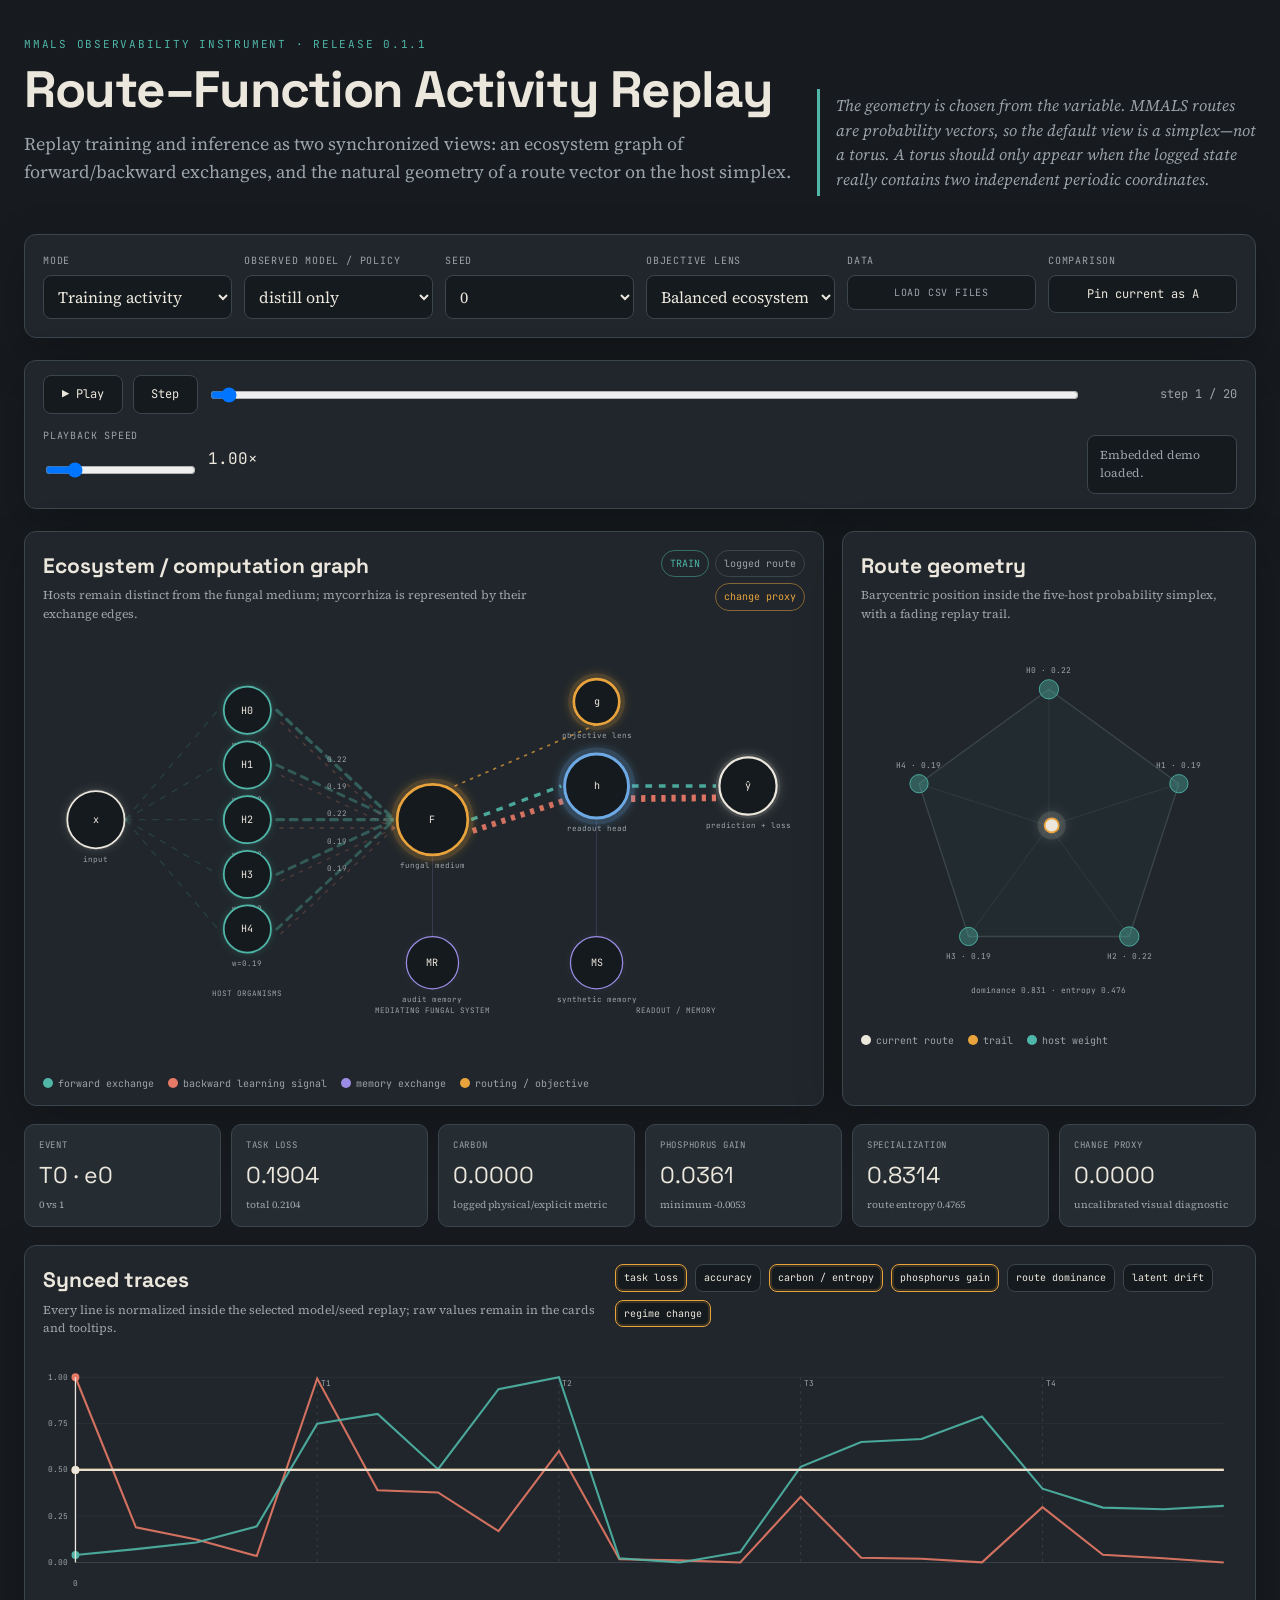
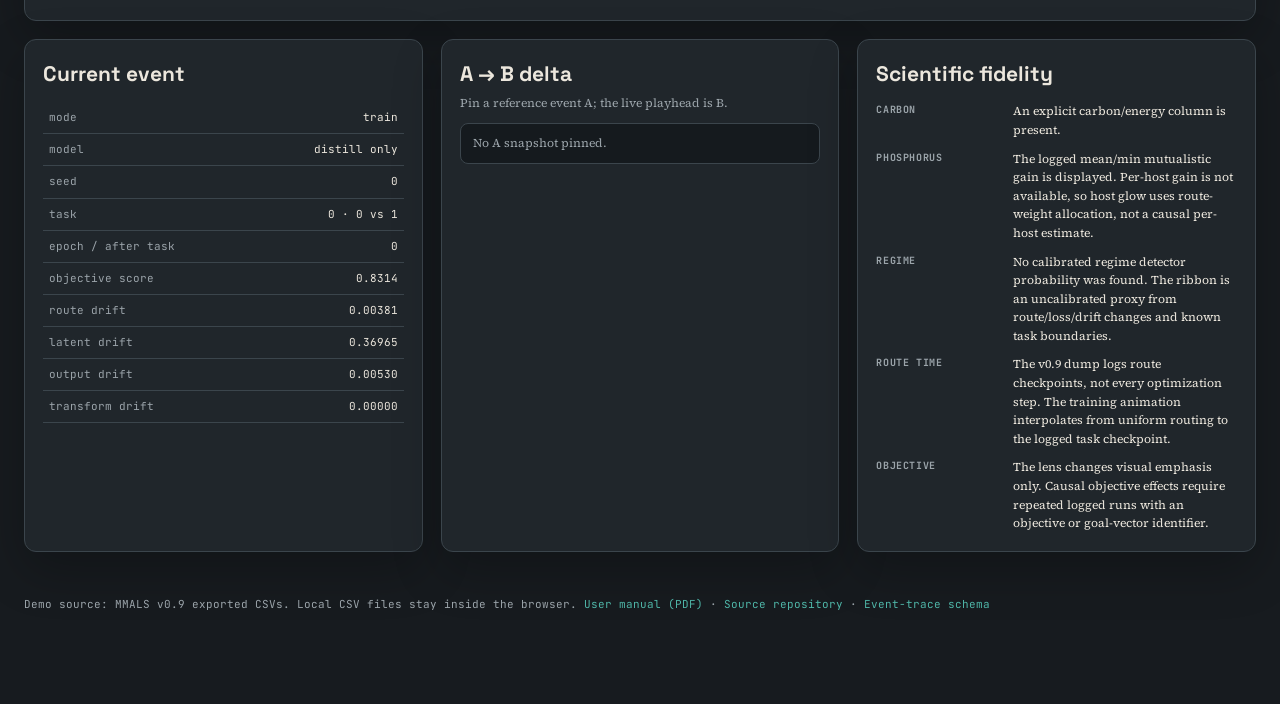
==== index.html @ 72eefc5d "release: publish MMALS Activity Replay v0.1.1 as a standalone GitHub Pages tool * add the self-conta" ====
<!DOCTYPE html>
<html lang="en">
<head>
<meta charset="UTF-8" />
<meta name="viewport" content="width=device-width, initial-scale=1.0" />
<title>MMALS Route–Function Activity Replay v0.1.1</title>
<link rel="preconnect" href="https://fonts.googleapis.com">
<link href="https://fonts.googleapis.com/css2?family=Space+Grotesk:wght@500;600;700&family=Source+Serif+4:opsz,wght@8..60,400;8..60,600&family=JetBrains+Mono:wght@400;500&display=swap" rel="stylesheet">
<style>
:root{
  --bg:#171b1f; --panel:#20262b; --panel2:#252c32; --ink:#ece7dd; --muted:#9ba4aa;
  --line:#3b454c; --amber:#e8a33d; --teal:#4fb6a8; --violet:#9c8ce6; --coral:#e77967;
  --green:#7dbb72; --blue:#6da9e4; --shadow:0 18px 50px rgba(0,0,0,.24);
}
*{box-sizing:border-box}
html,body{margin:0;background:var(--bg);color:var(--ink)}
body{font-family:'Source Serif 4',Georgia,serif;font-size:16px;line-height:1.55;-webkit-font-smoothing:antialiased}
button,input,select{font:inherit}
.wrap{max-width:1480px;margin:0 auto;padding:36px 24px 80px}
.eyebrow,.mono,.chip,.readout,.legend,.small,.table,.metric-label{font-family:'JetBrains Mono',ui-monospace,monospace}
.eyebrow{font-size:11px;letter-spacing:.16em;text-transform:uppercase;color:var(--teal);margin:0 0 10px}
h1{font-family:'Space Grotesk',sans-serif;font-size:clamp(30px,4vw,54px);line-height:1.04;margin:0 0 14px;letter-spacing:-.025em}
.subtitle{color:var(--muted);font-size:18px;max-width:900px;margin:0 0 26px}
.header-grid{display:grid;grid-template-columns:1.4fr .8fr;gap:24px;align-items:end}
.note{border-left:3px solid var(--teal);padding:4px 0 4px 16px;color:var(--muted);font-style:italic}
.panel{background:var(--panel);border:1px solid var(--line);border-radius:12px;box-shadow:var(--shadow)}
.controls{padding:18px;display:grid;grid-template-columns:repeat(6,minmax(130px,1fr));gap:12px;margin:22px 0}
.control{display:flex;flex-direction:column;gap:6px}.control label{font-family:'JetBrains Mono',monospace;font-size:10px;letter-spacing:.08em;text-transform:uppercase;color:var(--muted)}
select,input[type=range],button,.file-label{background:#151a1e;color:var(--ink);border:1px solid var(--line);border-radius:8px;padding:9px 10px;outline:none}
button,.file-label{cursor:pointer;transition:.15s ease;font-family:'JetBrains Mono',monospace;font-size:12px}
button:hover,.file-label:hover{border-color:var(--teal);transform:translateY(-1px)}
button.active{border-color:var(--amber);box-shadow:0 0 0 2px rgba(232,163,61,.16) inset}
input[type=file]{display:none}.file-label{text-align:center;display:block}
.player{display:grid;grid-template-columns:auto auto minmax(220px,1fr) 150px;gap:10px;align-items:center;padding:14px 18px;margin-bottom:22px}
#timeSlider{width:100%}.step-label{min-width:145px;text-align:right;color:var(--muted);font-size:12px}
.main-grid{display:grid;grid-template-columns:minmax(650px,1.45fr) minmax(360px,.75fr);gap:18px}
.panel-head{display:flex;align-items:flex-start;justify-content:space-between;gap:14px;padding:18px 18px 0}
h2{font-family:'Space Grotesk',sans-serif;font-size:21px;margin:0}.lead{font-size:12px;color:var(--muted);margin-top:4px}
.chips{display:flex;gap:6px;flex-wrap:wrap;justify-content:flex-end}.chip{font-size:10px;border:1px solid var(--line);border-radius:999px;padding:5px 8px;color:var(--muted);white-space:nowrap}.chip.good{color:var(--teal);border-color:rgba(79,182,168,.5)}.chip.warn{color:var(--amber);border-color:rgba(232,163,61,.5)}
.canvas-wrap{padding:8px 12px 14px}svg{display:block;width:100%;height:auto}
#ecosystemSvg{min-height:430px}.flow-fwd{stroke-dasharray:8 8;animation:flowF 1.7s linear infinite}.flow-back{stroke-dasharray:5 7;animation:flowB 1.25s linear infinite}
@keyframes flowF{to{stroke-dashoffset:-32}}@keyframes flowB{to{stroke-dashoffset:24}}
.node-label{font-family:'JetBrains Mono',monospace;font-size:12px;fill:var(--ink)}.node-sub{font-family:'JetBrains Mono',monospace;font-size:9px;fill:var(--muted)}
.edge-label{font-family:'JetBrains Mono',monospace;font-size:9px;fill:var(--muted)}
.metrics{display:grid;grid-template-columns:repeat(6,1fr);gap:10px;margin:18px 0}
.metric{padding:14px;background:var(--panel2);border:1px solid var(--line);border-radius:10px;min-height:86px}.metric-label{font-size:9px;letter-spacing:.08em;text-transform:uppercase;color:var(--muted)}.metric-value{font-family:'Space Grotesk',sans-serif;font-size:23px;margin-top:5px}.metric-sub{font-size:10px;color:var(--muted);margin-top:3px}
.timeline-panel{margin-top:18px}.timeline-controls{display:flex;gap:8px;flex-wrap:wrap}.timeline-toggle{padding:5px 8px;font-size:10px}
#timelineSvg{min-height:260px}
.bottom-grid{display:grid;grid-template-columns:1fr 1fr 1fr;gap:18px;margin-top:18px}.bottom-grid .panel{padding:18px}
.table{width:100%;border-collapse:collapse;font-size:11px;margin-top:12px}.table th,.table td{padding:7px 6px;border-bottom:1px solid var(--line);text-align:right}.table th:first-child,.table td:first-child{text-align:left;color:var(--muted)}
.delta-bars{display:grid;gap:7px;margin-top:14px}.delta-row{display:grid;grid-template-columns:42px 1fr 58px;gap:8px;align-items:center;font-family:'JetBrains Mono',monospace;font-size:10px}.bar-track{height:8px;background:#14191d;border-radius:4px;position:relative;overflow:hidden}.bar-zero{position:absolute;left:50%;top:0;bottom:0;width:1px;background:var(--line)}.bar-fill{position:absolute;top:1px;height:6px;border-radius:3px}
.fidelity{display:grid;gap:10px;margin-top:12px}.fidelity-item{display:grid;grid-template-columns:125px 1fr;gap:12px;font-size:12px}.fidelity-item b{font-family:'JetBrains Mono',monospace;font-size:10px;color:var(--muted);text-transform:uppercase;letter-spacing:.06em}
.status{padding:10px 12px;border-radius:8px;background:#151a1e;border:1px solid var(--line);color:var(--muted);font-size:12px;margin-top:10px}
.legend{display:flex;gap:14px;flex-wrap:wrap;font-size:10px;color:var(--muted);padding:0 18px 14px}.swatch{width:10px;height:10px;border-radius:50%;display:inline-block;margin-right:5px;vertical-align:-1px}
.footer{margin-top:44px;color:var(--muted);font-family:'JetBrains Mono',monospace;font-size:11px}.footer a{color:var(--teal);text-decoration:none}.footer a:hover{text-decoration:underline}
@media(max-width:1100px){.controls{grid-template-columns:repeat(3,1fr)}.main-grid{grid-template-columns:1fr}.metrics{grid-template-columns:repeat(3,1fr)}.bottom-grid{grid-template-columns:1fr}.header-grid{grid-template-columns:1fr}}
@media(max-width:650px){.wrap{padding:24px 12px 60px}.controls{grid-template-columns:repeat(2,1fr)}.player{grid-template-columns:auto 1fr}.player #timeSlider{grid-column:1/-1}.metrics{grid-template-columns:repeat(2,1fr)}.main-grid{display:block}.panel{margin-bottom:14px}}
</style>
</head>
<body>
<div class="wrap">
  <div class="header-grid">
    <div>
      <p class="eyebrow">MMALS observability instrument · release 0.1.1</p>
      <h1>Route–Function Activity Replay</h1>
      <p class="subtitle">Replay training and inference as two synchronized views: an ecosystem graph of forward/backward exchanges, and the natural geometry of a route vector on the host simplex.</p>
    </div>
    <p class="note">The geometry is chosen from the variable. MMALS routes are probability vectors, so the default view is a simplex—not a torus. A torus should only appear when the logged state really contains two independent periodic coordinates.</p>
  </div>

  <div class="panel controls">
    <div class="control"><label>Mode</label><select id="modeSelect"><option value="train">Training activity</option><option value="inference">Inference / audit</option></select></div>
    <div class="control"><label>Observed model / policy</label><select id="modelSelect"></select></div>
    <div class="control"><label>Seed</label><select id="seedSelect"></select></div>
    <div class="control"><label>Objective lens</label><select id="lensSelect"><option value="balanced">Balanced ecosystem</option><option value="performance">Performance</option><option value="stability">Stability</option><option value="ecology">Mutualistic ecology</option><option value="efficiency">Efficiency / carbon</option></select></div>
    <div class="control"><label>Data</label><label class="file-label" for="csvInput">Load CSV files</label><input id="csvInput" type="file" accept=".csv,text/csv" multiple></div>
    <div class="control"><label>Comparison</label><button id="pinBtn">Pin current as A</button></div>
  </div>

  <div class="panel player">
    <button id="playBtn">▶ Play</button>
    <button id="stepBtn">Step</button>
    <input id="timeSlider" type="range" min="0" max="1" value="0" step="1" />
    <div id="stepLabel" class="step-label mono">step 0 / 0</div>
    <div class="control" style="grid-column:1/3"><label>Playback speed</label><input id="speedSlider" type="range" min="0.25" max="8" value="1" step="0.25"></div>
    <div class="readout" id="speedRead">1.00×</div>
    <div id="dataStatus" class="status">Embedded demo loaded.</div>
  </div>

  <div class="main-grid">
    <section class="panel">
      <div class="panel-head">
        <div><h2>Ecosystem / computation graph</h2><div class="lead">Hosts remain distinct from the fungal medium; mycorrhiza is represented by their exchange edges.</div></div>
        <div class="chips"><span id="phaseChip" class="chip good">TRAIN</span><span id="routeChip" class="chip">route checkpoint</span><span id="probChip" class="chip warn">change proxy</span></div>
      </div>
      <div class="canvas-wrap"><svg id="ecosystemSvg" viewBox="0 0 920 455" role="img" aria-label="MMALS ecosystem replay"></svg></div>
      <div class="legend"><span><i class="swatch" style="background:var(--teal)"></i>forward exchange</span><span><i class="swatch" style="background:var(--coral)"></i>backward learning signal</span><span><i class="swatch" style="background:var(--violet)"></i>memory exchange</span><span><i class="swatch" style="background:var(--amber)"></i>routing / objective</span></div>
    </section>

    <section class="panel">
      <div class="panel-head">
        <div><h2>Route geometry</h2><div class="lead">Barycentric position inside the five-host probability simplex, with a fading replay trail.</div></div>
      </div>
      <div class="canvas-wrap"><svg id="geometrySvg" viewBox="0 0 440 440" role="img" aria-label="Route simplex geometry"></svg></div>
      <div class="legend"><span><i class="swatch" style="background:var(--ink)"></i>current route</span><span><i class="swatch" style="background:var(--amber)"></i>trail</span><span><i class="swatch" style="background:var(--teal)"></i>host weight</span></div>
    </section>
  </div>

  <div class="metrics" id="metricCards"></div>

  <section class="panel timeline-panel">
    <div class="panel-head">
      <div><h2>Synced traces</h2><div class="lead">Every line is normalized inside the selected model/seed replay; raw values remain in the cards and tooltips.</div></div>
      <div id="timelineToggles" class="timeline-controls"></div>
    </div>
    <div class="canvas-wrap"><svg id="timelineSvg" viewBox="0 0 1380 270" role="img" aria-label="Synchronized metric traces"></svg></div>
  </section>

  <div class="bottom-grid">
    <section class="panel">
      <h2>Current event</h2>
      <table class="table" id="eventTable"></table>
    </section>
    <section class="panel">
      <h2>A → B delta</h2>
      <div class="lead">Pin a reference event A; the live playhead is B.</div>
      <div id="deltaSummary" class="status">No A snapshot pinned.</div>
      <div id="deltaBars" class="delta-bars"></div>
    </section>
    <section class="panel">
      <h2>Scientific fidelity</h2>
      <div class="fidelity">
        <div class="fidelity-item"><b>Carbon</b><span id="carbonFidelity"></span></div>
        <div class="fidelity-item"><b>Phosphorus</b><span id="gainFidelity"></span></div>
        <div class="fidelity-item"><b>Regime</b><span id="regimeFidelity"></span></div>
        <div class="fidelity-item"><b>Route time</b><span id="routeFidelity"></span></div>
        <div class="fidelity-item"><b>Objective</b><span>The lens changes visual emphasis only. Causal objective effects require repeated logged runs with an objective or goal-vector identifier.</span></div>
      </div>
    </section>
  </div>

  <p class="footer">Demo source: MMALS v0.9 exported CSVs. Local CSV files stay inside the browser. <a href="docs/MMALS_Activity_Replay_User_Manual_v0_1.pdf">User manual (PDF)</a> · <a href="https://github.com/gharbonnier78/mmals-activity-replay">Source repository</a> · <a href="data/schemas/mmals_event_trace_schema.csv">Event-trace schema</a></p>
</div>

<script>
const EMBEDDED_FILES = {"losses_df.csv":[{"seed":0,"model":"Mutualistic09_distill_only","task_id":0,"task_name":"0 vs 1","epoch":0,"lambda_route_memory":0.0,"lambda_distill":1.0,"lambda_latent":0.0,"lambda_entropy":0.005,"task_loss":0.1903586005,"entropy":0.4764957357,"dominance":0.8313962896,"mutualism_violation":0.0012401044,"gain_mean":0.0360842187,"gain_min":-0.005285026,"route_memory_loss":0.0,"distill_loss":0.0,"latent_loss":0.0,"alpha":0.0,"total_loss":0.2104292889},{"seed":0,"model":"Mutualistic09_distill_only","task_id":0,"task_name":"0 vs 1","epoch":2,"lambda_route_memory":0.0,"lambda_distill":1.0,"lambda_latent":0.0,"lambda_entropy":0.005,"task_loss":0.0369773008,"entropy":0.1358750677,"dominance":0.9630661163,"mutualism_violation":0.0006784161,"gain_mean":0.0455568306,"gain_min":-0.0029469913,"route_memory_loss":0.0,"distill_loss":0.0,"latent_loss":0.0,"alpha":0.0,"total_loss":0.0479918465},{"seed":0,"model":"Mutualistic09_distill_only","task_id":0,"task_name":"0 vs 1","epoch":3,"lambda_route_memory":0.0,"lambda_distill":1.0,"lambda_latent":0.0,"lambda_entropy":0.005,"task_loss":0.0246131084,"entropy":0.1278558505,"dominance":0.9652161395,"mutualism_violation":0.0003631963,"gain_mean":0.0562182684,"gain_min":-0.0011836518,"route_memory_loss":0.0,"distill_loss":0.0,"latent_loss":0.0,"alpha":0.5,"total_loss":0.0348923323},{"seed":0,"model":"Mutualistic09_distill_only","task_id":0,"task_name":"0 vs 1","epoch":14,"lambda_route_memory":0.0,"lambda_distill":1.0,"lambda_latent":0.0,"lambda_entropy":0.005,"task_loss":0.0076746901,"entropy":0.07210259,"dominance":0.9789206322,"mutualism_violation":2.83593e-05,"gain_mean":0.0823576826,"gain_min":-8.73759e-05,"route_memory_loss":0.0,"distill_loss":0.0,"latent_loss":0.0,"alpha":1.0,"total_loss":0.0119978351},{"seed":0,"model":"Mutualistic09_distill_only","task_id":1,"task_name":"2 vs 3","epoch":0,"lambda_route_memory":0.0,"lambda_distill":1.0,"lambda_latent":0.0,"lambda_entropy":0.005,"task_loss":0.1890764264,"entropy":0.1450643578,"dominance":0.9435259142,"mutualism_violation":0.0006097308,"gain_mean":0.2484920715,"gain_min":-0.0028270889,"route_memory_loss":0.000648476,"distill_loss":0.0264799582,"latent_loss":0.3057796346,"alpha":0.0,"total_loss":0.2349424573},{"seed":0,"model":"Mutualistic09_distill_only","task_id":1,"task_name":"2 vs 3","epoch":2,"lambda_route_memory":0.0,"lambda_distill":1.0,"lambda_latent":0.0,"lambda_entropy":0.005,"task_loss":0.0748955173,"entropy":0.1101449887,"dominance":0.9597239215,"mutualism_violation":0.0001400604,"gain_mean":0.2645063109,"gain_min":-0.0006055662,"route_memory_loss":0.0009566849,"distill_loss":0.009622832,"latent_loss":0.2054250729,"alpha":0.0,"total_loss":0.0977542083},{"seed":0,"model":"Mutualistic09_distill_only","task_id":1,"task_name":"2 vs 3","epoch":3,"lambda_route_memory":0.0,"lambda_distill":1.0,"lambda_latent":0.0,"lambda_entropy":0.005,"task_loss":0.0726345702,"entropy":0.0801511489,"dominance":0.9749476352,"mutualism_violation":0.0001532003,"gain_mean":0.1749366693,"gain_min":-0.0006719066,"route_memory_loss":0.000829309,"distill_loss":0.008457916,"latent_loss":0.1876730167,"alpha":0.5,"total_loss":0.0925760287},{"seed":0,"model":"Mutualistic09_distill_only","task_id":1,"task_name":"2 vs 3","epoch":14,"lambda_route_memory":0.0,"lambda_distill":1.0,"lambda_latent":0.0,"lambda_entropy":0.005,"task_loss":0.0330083611,"entropy":0.0367655011,"dominance":0.989696452,"mutualism_violation":2.56548e-05,"gain_mean":0.3044581172,"gain_min":-0.0001042253,"route_memory_loss":0.0010379347,"distill_loss":0.0024421972,"latent_loss":0.1152914225,"alpha":1.0,"total_loss":0.0412212039},{"seed":0,"model":"Mutualistic09_distill_only","task_id":2,"task_name":"4 vs 5","epoch":0,"lambda_route_memory":0.0,"lambda_distill":1.0,"lambda_latent":0.0,"lambda_entropy":0.005,"task_loss":0.115140037,"entropy":0.3820484103,"dominance":0.8649242546,"mutualism_violation":0.0012370477,"gain_mean":0.3237874128,"gain_min":-0.0053105528,"route_memory_loss":0.0003385014,"distill_loss":0.014728267,"latent_loss":0.2187666188,"alpha":0.0,"total_loss":0.1596872798},{"seed":0,"model":"Mutualistic09_distill_only","task_id":2,"task_name":"4 vs 5","epoch":2,"lambda_route_memory":0.0,"lambda_distill":1.0,"lambda_latent":0.0,"lambda_entropy":0.005,"task_loss":0.0043673059,"entropy":0.032387863,"dominance":0.9904049977,"mutualism_violation":7.34041e-05,"gain_mean":0.0305974361,"gain_min":-0.0002716585,"route_memory_loss":0.0002848177,"distill_loss":0.0029454037,"latent_loss":0.3240105028,"alpha":0.0,"total_loss":0.0189907653},{"seed":0,"model":"Mutualistic09_distill_only","task_id":2,"task_name":"4 vs 5","epoch":3,"lambda_route_memory":0.0,"lambda_distill":1.0,"lambda_latent":0.0,"lambda_entropy":0.005,"task_loss":0.0032086745,"entropy":0.0313398424,"dominance":0.9897626765,"mutualism_violation":3.05204e-05,"gain_mean":0.0238674754,"gain_min":-9.51969e-05,"route_memory_loss":0.0003274228,"distill_loss":0.002218441,"latent_loss":0.279931265,"alpha":0.5,"total_loss":0.0157368387},{"seed":0,"model":"Mutualistic09_distill_only","task_id":2,"task_name":"4 vs 5","epoch":14,"lambda_route_memory":0.0,"lambda_distill":1.0,"lambda_latent":0.0,"lambda_entropy":0.005,"task_loss":0.0010120501,"entropy":0.0123513399,"dominance":0.9960048199,"mutualism_violation":2.4119e-06,"gain_mean":0.0406863018,"gain_min":-1.06049e-05,"route_memory_loss":0.0003865268,"distill_loss":0.0003305164,"latent_loss":0.1480044802,"alpha":1.0,"total_loss":0.0062717089},{"seed":0,"model":"Mutualistic09_distill_only","task_id":3,"task_name":"6 vs 7","epoch":0,"lambda_route_memory":0.0,"lambda_distill":1.0,"lambda_latent":0.0,"lambda_entropy":0.005,"task_loss":0.0681727588,"entropy":0.0151392305,"dominance":0.99602706,"mutualism_violation":0.0001736717,"gain_mean":0.1788353907,"gain_min":-0.0007771678,"route_memory_loss":0.0005170516,"distill_loss":0.011389188,"latent_loss":0.4861735614,"alpha":0.0,"total_loss":0.1050243794},{"seed":0,"model":"Mutualistic09_distill_only","task_id":3,"task_name":"6 vs 7","epoch":2,"lambda_route_memory":0.0,"lambda_distill":1.0,"lambda_latent":0.0,"lambda_entropy":0.005,"task_loss":0.0058805262,"entropy":0.0062585892,"dominance":0.9984752257,"mutualism_violation":1.94472e-05,"gain_mean":0.2188659244,"gain_min":-9.32442e-05,"route_memory_loss":0.0004609959,"distill_loss":0.0009703755,"latent_loss":0.3227499381,"alpha":0.0,"total_loss":0.02199867},{"seed":0,"model":"Mutualistic09_distill_only","task_id":3,"task_name":"6 vs 7","epoch":3,"lambda_route_memory":0.0,"lambda_distill":1.0,"lambda_latent":0.0,"lambda_entropy":0.005,"task_loss":0.0048867924,"entropy":0.0045209792,"dominance":0.9989973066,"mutualism_violation":1.12778e-05,"gain_mean":0.2237694003,"gain_min":-5.37943e-05,"route_memory_loss":0.0004841662,"distill_loss":0.0006425056,"latent_loss":0.2790960543,"alpha":0.5,"total_loss":0.0186406297},{"seed":0,"model":"Mutualistic09_distill_only","task_id":3,"task_name":"6 vs 7","epoch":14,"lambda_route_memory":0.0,"lambda_distill":1.0,"lambda_latent":0.0,"lambda_entropy":0.005,"task_loss":0.0012260514,"entropy":0.00176638,"dominance":0.9996338157,"mutualism_violation":5.225e-07,"gain_mean":0.2602798863,"gain_min":-2.4005e-06,"route_memory_loss":0.0004445657,"distill_loss":0.0002257387,"latent_loss":0.1396854529,"alpha":1.0,"total_loss":0.0073325695},{"seed":0,"model":"Mutualistic09_distill_only","task_id":4,"task_name":"8 vs 9","epoch":0,"lambda_route_memory":0.0,"lambda_distill":1.0,"lambda_latent":0.0,"lambda_entropy":0.005,"task_loss":0.0575985652,"entropy":0.0342218824,"dominance":0.9903646505,"mutualism_violation":0.000213844,"gain_mean":0.143355536,"gain_min":-0.0008041417,"route_memory_loss":0.0006332669,"distill_loss":0.0148847729,"latent_loss":0.2124207077,"alpha":0.0,"total_loss":0.0954602522},{"seed":0,"model":"Mutualistic09_distill_only","task_id":4,"task_name":"8 vs 9","epoch":2,"lambda_route_memory":0.0,"lambda_distill":1.0,"lambda_latent":0.0,"lambda_entropy":0.005,"task_loss":0.0089401727,"entropy":0.0129842789,"dominance":0.9966247399,"mutualism_violation":1.19354e-05,"gain_mean":0.1127666704,"gain_min":-4.5839e-05,"route_memory_loss":0.0005857564,"distill_loss":0.002038906,"latent_loss":0.2312396267,"alpha":0.0,"total_loss":0.0244460722},{"seed":0,"model":"Mutualistic09_distill_only","task_id":4,"task_name":"8 vs 9","epoch":3,"lambda_route_memory":0.0,"lambda_distill":1.0,"lambda_latent":0.0,"lambda_entropy":0.005,"task_loss":0.0054361707,"entropy":0.0128616754,"dominance":0.9966812146,"mutualism_violation":7.2039e-06,"gain_mean":0.1099788748,"gain_min":-2.66872e-05,"route_memory_loss":0.0006917327,"distill_loss":0.0014925858,"latent_loss":0.223786187,"alpha":0.5,"total_loss":0.0185624604},{"seed":0,"model":"Mutualistic09_distill_only","task_id":4,"task_name":"8 vs 9","epoch":14,"lambda_route_memory":0.0,"lambda_distill":1.0,"lambda_latent":0.0,"lambda_entropy":0.005,"task_loss":0.0010241089,"entropy":0.0052283123,"dominance":0.9988444752,"mutualism_violation":3.559e-07,"gain_mean":0.115551026,"gain_min":-1.477e-06,"route_memory_loss":0.0006543034,"distill_loss":0.0003756259,"latent_loss":0.1498320664,"alpha":1.0,"total_loss":0.0060063966},{"seed":0,"model":"Mutualistic09_route_memory_only","task_id":0,"task_name":"0 vs 1","epoch":0,"lambda_route_memory":2.0,"lambda_distill":0.0,"lambda_latent":0.0,"lambda_entropy":0.005,"task_loss":0.1903586005,"entropy":0.4764957357,"dominance":0.8313962896,"mutualism_violation":0.0012401044,"gain_mean":0.0360842187,"gain_min":-0.005285026,"route_memory_loss":0.0,"distill_loss":0.0,"latent_loss":0.0,"alpha":0.0,"total_loss":0.2104292889},{"seed":0,"model":"Mutualistic09_route_memory_only","task_id":0,"task_name":"0 vs 1","epoch":2,"lambda_route_memory":2.0,"lambda_distill":0.0,"lambda_latent":0.0,"lambda_entropy":0.005,"task_loss":0.0369773008,"entropy":0.1358750677,"dominance":0.9630661163,"mutualism_violation":0.0006784161,"gain_mean":0.0455568306,"gain_min":-0.0029469913,"route_memory_loss":0.0,"distill_loss":0.0,"latent_loss":0.0,"alpha":0.0,"total_loss":0.0479918465},{"seed":0,"model":"Mutualistic09_route_memory_only","task_id":0,"task_name":"0 vs 1","epoch":3,"lambda_route_memory":2.0,"lambda_distill":0.0,"lambda_latent":0.0,"lambda_entropy":0.005,"task_loss":0.0246131084,"entropy":0.1278558505,"dominance":0.9652161395,"mutualism_violation":0.0003631963,"gain_mean":0.0562182684,"gain_min":-0.0011836518,"route_memory_loss":0.0,"distill_loss":0.0,"latent_loss":0.0,"alpha":0.5,"total_loss":0.0348923323},{"seed":0,"model":"Mutualistic09_route_memory_only","task_id":0,"task_name":"0 vs 1","epoch":14,"lambda_route_memory":2.0,"lambda_distill":0.0,"lambda_latent":0.0,"lambda_entropy":0.005,"task_loss":0.0076746901,"entropy":0.07210259,"dominance":0.9789206322,"mutualism_violation":2.83593e-05,"gain_mean":0.0823576826,"gain_min":-8.73759e-05,"route_memory_loss":0.0,"distill_loss":0.0,"latent_loss":0.0,"alpha":1.0,"total_loss":0.0119978351},{"seed":0,"model":"Mutualistic09_route_memory_only","task_id":1,"task_name":"2 vs 3","epoch":0,"lambda_route_memory":2.0,"lambda_distill":0.0,"lambda_latent":0.0,"lambda_entropy":0.005,"task_loss":0.1901887722,"entropy":0.1015700844,"dominance":0.960836214,"mutualism_violation":0.0005592784,"gain_mean":0.1877594088,"gain_min":-0.0026717066,"route_memory_loss":0.0013870648,"distill_loss":0.8558163669,"latent_loss":0.4426981002,"alpha":0.0,"total_loss":0.2110856343},{"seed":0,"model":"Mutualistic09_route_memory_only","task_id":1,"task_name":"2 vs 3","epoch":2,"lambda_route_memory":2.0,"lambda_distill":0.0,"lambda_latent":0.0,"lambda_entropy":0.005,"task_loss":0.0810972105,"entropy":0.0413349884,"dominance":0.9889742377,"mutualism_violation":8.21952e-05,"gain_mean":0.1387812577,"gain_min":-0.000228512,"route_memory_loss":0.0009754038,"distill_loss":0.6752462761,"latent_loss":0.2907347426,"alpha":0.0,"total_loss":0.0935010313},{"seed":0,"model":"Mutualistic09_route_memory_only","task_id":1,"task_name":"2 vs 3","epoch":3,"lambda_route_memory":2.0,"lambda_distill":0.0,"lambda_latent":0.0,"lambda_entropy":0.005,"task_loss":0.074454208,"entropy":0.0339910418,"dominance":0.9909688298,"mutualism_violation":7.34619e-05,"gain_mean":0.3281267959,"gain_min":-0.0003068715,"route_memory_loss":0.0008697775,"distill_loss":0.7532942143,"latent_loss":0.2931300379,"alpha":0.5,"total_loss":0.0855767534},{"seed":0,"model":"Mutualistic09_route_memory_only","task_id":1,"task_name":"2 vs 3","epoch":14,"lambda_route_memory":2.0,"lambda_distill":0.0,"lambda_latent":0.0,"lambda_entropy":0.005,"task_loss":0.0302017893,"entropy":0.0687958052,"dominance":0.9784263005,"mutualism_violation":6.58785e-05,"gain_mean":0.1269781855,"gain_min":-0.0002230962,"route_memory_loss":0.001038144,"distill_loss":1.7089301246,"latent_loss":0.2142474721,"alpha":1.0,"total_loss":0.0369034011},{"seed":0,"model":"Mutualistic09_route_memory_only","task_id":2,"task_name":"4 vs 5","epoch":0,"lambda_route_memory":2.0,"lambda_distill":0.0,"lambda_latent":0.0,"lambda_entropy":0.005,"task_loss":0.0863762865,"entropy":0.281797695,"dominance":0.8992779585,"mutualism_violation":0.0001845512,"gain_mean":0.2398082446,"gain_min":-0.0003991785,"route_memory_loss":0.0005347568,"distill_loss":1.9562385612,"latent_loss":0.4058285533,"alpha":0.0,"total_loss":0.1171822227},{"seed":0,"model":"Mutualistic09_route_memory_only","task_id":2,"task_name":"4 vs 5","epoch":2,"lambda_route_memory":2.0,"lambda_distill":0.0,"lambda_latent":0.0,"lambda_entropy":0.005,"task_loss":0.0055383694,"entropy":0.0609698888,"dominance":0.9802542316,"mutualism_violation":1.82244e-05,"gain_mean":0.0863084789,"gain_min":-8.84471e-05,"route_memory_loss":0.000284414,"distill_loss":1.357844515,"latent_loss":0.3032601026,"alpha":0.0,"total_loss":0.015476181},{"seed":0,"model":"Mutualistic09_route_memory_only","task_id":2,"task_name":"4 vs 5","epoch":3,"lambda_route_memory":2.0,"lambda_distill":0.0,"lambda_latent":0.0,"lambda_entropy":0.005,"task_loss":0.0028257485,"entropy":0.0427206727,"dominance":0.9851507697,"mutualism_violation":4.4244e-06,"gain_mean":0.1567265911,"gain_min":-2.09033e-05,"route_memory_loss":0.0003548671,"distill_loss":1.2229903657,"latent_loss":0.2775723807,"alpha":0.5,"total_loss":0.0111472516},{"seed":0,"model":"Mutualistic09_route_memory_only","task_id":2,"task_name":"4 vs 5","epoch":14,"lambda_route_memory":2.0,"lambda_distill":0.0,"lambda_latent":0.0,"lambda_entropy":0.005,"task_loss":0.000892878,"entropy":0.0263901565,"dominance":0.9899149753,"mutualism_violation":3.47e-07,"gain_mean":0.2635427539,"gain_min":-1.665e-06,"route_memory_loss":0.0003923672,"distill_loss":0.9347589295,"latent_loss":0.1690651492,"alpha":1.0,"total_loss":0.0049189331},{"seed":0,"model":"Mutualistic09_route_memory_only","task_id":3,"task_name":"6 vs 7","epoch":0,"lambda_route_memory":2.0,"lambda_distill":0.0,"lambda_latent":0.0,"lambda_entropy":0.005,"task_loss":0.0692169768,"entropy":0.0147937563,"dominance":0.9956593387,"mutualism_violation":0.0001083994,"gain_mean":0.2455684299,"gain_min":-0.0005190514,"route_memory_loss":0.0005728786,"distill_loss":0.6218554554,"latent_loss":0.8947276244,"alpha":0.0,"total_loss":0.1031538535},{"seed":0,"model":"Mutualistic09_route_memory_only","task_id":3,"task_name":"6 vs 7","epoch":2,"lambda_route_memory":2.0,"lambda_distill":0.0,"lambda_latent":0.0,"lambda_entropy":0.005,"task_loss":0.0057733076,"entropy":0.0111721118,"dominance":0.9966942541,"mutualism_violation":5.16e-07,"gain_mean":0.2483406561,"gain_min":-2.0182e-06,"route_memory_loss":0.0004867257,"distill_loss":0.2062896823,"latent_loss":0.3928230335,"alpha":0.0,"total_loss":0.0192653311},{"seed":0,"model":"Mutualistic09_route_memory_only","task_id":3,"task_name":"6 vs 7","epoch":3,"lambda_route_memory":2.0,"lambda_distill":0.0,"lambda_latent":0.0,"lambda_entropy":0.005,"task_loss":0.0045084154,"entropy":0.0097615096,"dominance":0.9970973489,"mutualism_violation":3.23e-07,"gain_mean":0.2655697792,"gain_min":-1.3907e-06,"route_memory_loss":0.0004776703,"distill_loss":0.2526160276,"latent_loss":0.3429328996,"alpha":0.5,"total_loss":0.0160084509},{"seed":0,"model":"Mutualistic09_route_memory_only","task_id":3,"task_name":"6 vs 7","epoch":14,"lambda_route_memory":2.0,"lambda_distill":0.0,"lambda_latent":0.0,"lambda_entropy":0.005,"task_loss":0.0012266372,"entropy":0.0055368159,"dominance":0.9984641849,"mutualism_violation":5.6e-08,"gain_mean":0.3027160187,"gain_min":-2.65e-07,"route_memory_loss":0.0004500492,"distill_loss":0.6277389894,"latent_loss":0.1840239078,"alpha":1.0,"total_loss":0.0062684532},{"seed":0,"model":"Mutualistic09_route_memory_only","task_id":4,"task_name":"8 vs 9","epoch":0,"lambda_route_memory":2.0,"lambda_distill":0.0,"lambda_latent":0.0,"lambda_entropy":0.005,"task_loss":0.0873820556,"entropy":0.0186852247,"dominance":0.9932703109,"mutualism_violation":0.0003566967,"gain_mean":0.4392887421,"gain_min":-0.0012390067,"route_memory_loss":0.0008421104,"distill_loss":0.8690941703,"latent_loss":0.5339844062,"alpha":0.0,"total_loss":0.116270116},{"seed":0,"model":"Mutualistic09_route_memory_only","task_id":4,"task_name":"8 vs 9","epoch":2,"lambda_route_memory":2.0,"lambda_distill":0.0,"lambda_latent":0.0,"lambda_entropy":0.005,"task_loss":0.012011099,"entropy":0.0058705317,"dominance":0.998368366,"mutualism_violation":8.5287e-06,"gain_mean":0.4042508666,"gain_min":-3.91231e-05,"route_memory_loss":0.0006468213,"distill_loss":0.5842156347,"latent_loss":0.3224158033,"alpha":0.0,"total_loss":0.0257033688},{"seed":0,"model":"Mutualistic09_route_memory_only","task_id":4,"task_name":"8 vs 9","epoch":3,"lambda_route_memory":2.0,"lambda_distill":0.0,"lambda_latent":0.0,"lambda_entropy":0.005,"task_loss":0.0051170166,"entropy":0.0048394035,"dominance":0.9987085462,"mutualism_violation":2.5033e-06,"gain_mean":0.4397098917,"gain_min":-1.06989e-05,"route_memory_loss":0.0007407147,"distill_loss":0.4880182268,"latent_loss":0.3178068964,"alpha":0.5,"total_loss":0.0175884378},{"seed":0,"model":"Mutualistic09_route_memory_only","task_id":4,"task_name":"8 vs 9","epoch":14,"lambda_route_memory":2.0,"lambda_distill":0.0,"lambda_latent":0.0,"lambda_entropy":0.005,"task_loss":0.0012523497,"entropy":0.0035557444,"dominance":0.9990522912,"mutualism_violation":1.935e-07,"gain_mean":0.4751129347,"gain_min":-9.286e-07,"route_memory_loss":0.0006699845,"distill_loss":0.3778265759,"latent_loss":0.2004476405,"alpha":1.0,"total_loss":0.0068248099},{"seed":0,"model":"Mutualistic09_latent_only","task_id":0,"task_name":"0 vs 1","epoch":0,"lambda_route_memory":0.0,"lambda_distill":0.0,"lambda_latent":1.0,"lambda_entropy":0.005,"task_loss":0.1903586005,"entropy":0.4764957357,"dominance":0.8313962896,"mutualism_violation":0.0012401044,"gain_mean":0.0360842187,"gain_min":-0.005285026,"route_memory_loss":0.0,"distill_loss":0.0,"latent_loss":0.0,"alpha":0.0,"total_loss":0.2104292889},{"seed":0,"model":"Mutualistic09_latent_only","task_id":0,"task_name":"0 vs 1","epoch":2,"lambda_route_memory":0.0,"lambda_distill":0.0,"lambda_latent":1.0,"lambda_entropy":0.005,"task_loss":0.0369773008,"entropy":0.1358750677,"dominance":0.9630661163,"mutualism_violation":0.0006784161,"gain_mean":0.0455568306,"gain_min":-0.0029469913,"route_memory_loss":0.0,"distill_loss":0.0,"latent_loss":0.0,"alpha":0.0,"total_loss":0.0479918465},{"seed":0,"model":"Mutualistic09_latent_only","task_id":0,"task_name":"0 vs 1","epoch":3,"lambda_route_memory":0.0,"lambda_distill":0.0,"lambda_latent":1.0,"lambda_entropy":0.005,"task_loss":0.0246131084,"entropy":0.1278558505,"dominance":0.9652161395,"mutualism_violation":0.0003631963,"gain_mean":0.0562182684,"gain_min":-0.0011836518,"route_memory_loss":0.0,"distill_loss":0.0,"latent_loss":0.0,"alpha":0.5,"total_loss":0.0348923323},{"seed":0,"model":"Mutualistic09_latent_only","task_id":0,"task_name":"0 vs 1","epoch":14,"lambda_route_memory":0.0,"lambda_distill":0.0,"lambda_latent":1.0,"lambda_entropy":0.005,"task_loss":0.0076746901,"entropy":0.07210259,"dominance":0.9789206322,"mutualism_violation":2.83593e-05,"gain_mean":0.0823576826,"gain_min":-8.73759e-05,"route_memory_loss":0.0,"distill_loss":0.0,"latent_loss":0.0,"alpha":1.0,"total_loss":0.0119978351},{"seed":0,"model":"Mutualistic09_latent_only","task_id":1,"task_name":"2 vs 3","epoch":0,"lambda_route_memory":0.0,"lambda_distill":0.0,"lambda_latent":1.0,"lambda_entropy":0.005,"task_loss":0.1881642894,"entropy":0.1178687198,"dominance":0.955971974,"mutualism_violation":0.0008158861,"gain_mean":0.1464297708,"gain_min":-0.0039684357,"route_memory_loss":0.0008172456,"distill_loss":0.1422611926,"latent_loss":0.0359606659,"alpha":0.0,"total_loss":0.2360441166},{"seed":0,"model":"Mutualistic09_latent_only","task_id":1,"task_name":"2 vs 3","epoch":2,"lambda_route_memory":0.0,"lambda_distill":0.0,"lambda_latent":1.0,"lambda_entropy":0.005,"task_loss":0.0727134016,"entropy":0.0430790421,"dominance":0.9900951766,"mutualism_violation":7.94178e-05,"gain_mean":0.2258822108,"gain_min":-0.0003531041,"route_memory_loss":0.0010155532,"distill_loss":0.0356177448,"latent_loss":0.0102863838,"alpha":0.0,"total_loss":0.092379546},{"seed":0,"model":"Mutualistic09_latent_only","task_id":1,"task_name":"2 vs 3","epoch":3,"lambda_route_memory":0.0,"lambda_distill":0.0,"lambda_latent":1.0,"lambda_entropy":0.005,"task_loss":0.0707439123,"entropy":0.0399341281,"dominance":0.9908967272,"mutualism_violation":5.81756e-05,"gain_mean":0.1947010068,"gain_min":-0.0002291992,"route_memory_loss":0.0009146646,"distill_loss":0.0300704016,"latent_loss":0.0079912511,"alpha":0.5,"total_loss":0.0870550154},{"seed":0,"model":"Mutualistic09_latent_only","task_id":1,"task_name":"2 vs 3","epoch":14,"lambda_route_memory":0.0,"lambda_distill":0.0,"lambda_latent":1.0,"lambda_entropy":0.005,"task_loss":0.030520546,"entropy":0.0779129459,"dominance":0.9740666455,"mutualism_violation":5.7098e-05,"gain_mean":0.0876849857,"gain_min":-0.0002691685,"route_memory_loss":0.078926383,"distill_loss":0.0079609287,"latent_loss":0.0014070508,"alpha":1.0,"total_loss":0.0362512377},{"seed":0,"model":"Mutualistic09_latent_only","task_id":2,"task_name":"4 vs 5","epoch":0,"lambda_route_memory":0.0,"lambda_distill":0.0,"lambda_latent":1.0,"lambda_entropy":0.005,"task_loss":0.0763342125,"entropy":0.3923077304,"dominance":0.835980688,"mutualism_violation":0.0030545946,"gain_mean":0.121738456,"gain_min":-0.0145762489,"route_memory_loss":0.0517529214,"distill_loss":0.1550340105,"latent_loss":0.0285426641,"alpha":0.0,"total_loss":0.1303214737},{"seed":0,"model":"Mutualistic09_latent_only","task_id":2,"task_name":"4 vs 5","epoch":2,"lambda_route_memory":0.0,"lambda_distill":0.0,"lambda_latent":1.0,"lambda_entropy":0.005,"task_loss":0.0070684712,"entropy":0.2146994595,"dominance":0.9221847298,"mutualism_violation":0.000158388,"gain_mean":0.0978821177,"gain_min":-0.0007770191,"route_memory_loss":0.0511629776,"distill_loss":0.0309876762,"latent_loss":0.0043912433,"alpha":0.0,"total_loss":0.0231284423},{"seed":0,"model":"Mutualistic09_latent_only","task_id":2,"task_name":"4 vs 5","epoch":3,"lambda_route_memory":0.0,"lambda_distill":0.0,"lambda_latent":1.0,"lambda_entropy":0.005,"task_loss":0.0048246453,"entropy":0.0873826457,"dominance":0.9677802197,"mutualism_violation":0.0001082041,"gain_mean":0.0993409697,"gain_min":-0.0005286657,"route_memory_loss":0.0520460491,"distill_loss":0.0235616337,"latent_loss":0.0038080355,"alpha":0.5,"total_loss":0.0174785994},{"seed":0,"model":"Mutualistic09_latent_only","task_id":2,"task_name":"4 vs 5","epoch":14,"lambda_route_memory":0.0,"lambda_distill":0.0,"lambda_latent":1.0,"lambda_entropy":0.005,"task_loss":0.0011421371,"entropy":0.0293214666,"dominance":0.9897882,"mutualism_violation":2.8218e-05,"gain_mean":0.1009478778,"gain_min":-0.0001408145,"route_memory_loss":0.0525652789,"distill_loss":0.0048870363,"latent_loss":0.0008997719,"alpha":1.0,"total_loss":0.0058117871},{"seed":0,"model":"Mutualistic09_latent_only","task_id":3,"task_name":"6 vs 7","epoch":0,"lambda_route_memory":0.0,"lambda_distill":0.0,"lambda_latent":1.0,"lambda_entropy":0.005,"task_loss":0.0961456608,"entropy":0.0192874236,"dominance":0.9935028756,"mutualism_violation":0.0002946851,"gain_mean":0.1110751181,"gain_min":-0.0013928392,"route_memory_loss":0.031051095,"distill_loss":0.0383605122,"latent_loss":0.0598076873,"alpha":0.0,"total_loss":0.1679446408},{"seed":0,"model":"Mutualistic09_latent_only","task_id":3,"task_name":"6 vs 7","epoch":2,"lambda_route_memory":0.0,"lambda_distill":0.0,"lambda_latent":1.0,"lambda_entropy":0.005,"task_loss":0.0086949184,"entropy":0.0126735222,"dominance":0.996624381,"mutualism_violation":6.49131e-05,"gain_mean":0.0918997219,"gain_min":-0.0003242703,"route_memory_loss":0.0049337386,"distill_loss":0.0269901146,"latent_loss":0.0090855445,"alpha":0.0,"total_loss":0.0291985419},{"seed":0,"model":"Mutualistic09_latent_only","task_id":3,"task_name":"6 vs 7","epoch":3,"lambda_route_memory":0.0,"lambda_distill":0.0,"lambda_latent":1.0,"lambda_entropy":0.005,"task_loss":0.0063118459,"entropy":0.0086827977,"dominance":0.9976928779,"mutualism_violation":3.31123e-05,"gain_mean":0.0893863143,"gain_min":-0.0001651155,"route_memory_loss":0.0057489999,"distill_loss":0.0237826804,"latent_loss":0.0068691997,"alpha":0.5,"total_loss":0.0230755858},{"seed":0,"model":"Mutualistic09_latent_only","task_id":3,"task_name":"6 vs 7","epoch":14,"lambda_route_memory":0.0,"lambda_distill":0.0,"lambda_latent":1.0,"lambda_entropy":0.005,"task_loss":0.0014483431,"entropy":0.0058948543,"dominance":0.998392497,"mutualism_violation":2.1083e-06,"gain_mean":0.2809470759,"gain_min":-9.4851e-06,"route_memory_loss":0.0084318257,"distill_loss":0.0039490664,"latent_loss":0.0010213719,"alpha":1.0,"total_loss":0.0069308929},{"seed":0,"model":"Mutualistic09_latent_only","task_id":4,"task_name":"8 vs 9","epoch":0,"lambda_route_memory":0.0,"lambda_distill":0.0,"lambda_latent":1.0,"lambda_entropy":0.005,"task_loss":0.0793396205,"entropy":0.154462227,"dominance":0.9379692522,"mutualism_violation":0.0028564532,"gain_mean":0.155832817,"gain_min":-0.0111916608,"route_memory_loss":0.0051641274,"distill_loss":0.0833505885,"latent_loss":0.0350167515,"alpha":0.0,"total_loss":0.1364583844},{"seed":0,"model":"Mutualistic09_latent_only","task_id":4,"task_name":"8 vs 9","epoch":2,"lambda_route_memory":0.0,"lambda_distill":0.0,"lambda_latent":1.0,"lambda_entropy":0.005,"task_loss":0.0107545876,"entropy":0.0454576451,"dominance":0.9840039306,"mutualism_violation":3.24626e-05,"gain_mean":0.0392355084,"gain_min":-0.0001436657,"route_memory_loss":0.001158785,"distill_loss":0.0187450618,"latent_loss":0.0067970467,"alpha":0.0,"total_loss":0.0291804102},{"seed":0,"model":"Mutualistic09_latent_only","task_id":4,"task_name":"8 vs 9","epoch":3,"lambda_route_memory":0.0,"lambda_distill":0.0,"lambda_latent":1.0,"lambda_entropy":0.005,"task_loss":0.0076649507,"entropy":0.042226143,"dominance":0.9858833196,"mutualism_violation":2.85607e-05,"gain_mean":0.0332240487,"gain_min":-0.0001262677,"route_memory_loss":0.0027299927,"distill_loss":0.0135186408,"latent_loss":0.0048981596,"alpha":0.5,"total_loss":0.0224921427},{"seed":0,"model":"Mutualistic09_latent_only","task_id":4,"task_name":"8 vs 9","epoch":14,"lambda_route_memory":0.0,"lambda_distill":0.0,"lambda_latent":1.0,"lambda_entropy":0.005,"task_loss":0.0014218959,"entropy":0.0116064329,"dominance":0.9960548041,"mutualism_violation":7.135e-07,"gain_mean":0.0326912873,"gain_min":-2.5798e-06,"route_memory_loss":0.0037748759,"distill_loss":0.0074131373,"latent_loss":0.0020716441,"alpha":1.0,"total_loss":0.0077158016},{"seed":0,"model":"Mutualistic09_route_plus_latent","task_id":0,"task_name":"0 vs 1","epoch":0,"lambda_route_memory":2.0,"lambda_distill":0.0,"lambda_latent":1.0,"lambda_entropy":0.005,"task_loss":0.1903586005,"entropy":0.4764957357,"dominance":0.8313962896,"mutualism_violation":0.0012401044,"gain_mean":0.0360842187,"gain_min":-0.005285026,"route_memory_loss":0.0,"distill_loss":0.0,"latent_loss":0.0,"alpha":0.0,"total_loss":0.2104292889},{"seed":0,"model":"Mutualistic09_route_plus_latent","task_id":0,"task_name":"0 vs 1","epoch":2,"lambda_route_memory":2.0,"lambda_distill":0.0,"lambda_latent":1.0,"lambda_entropy":0.005,"task_loss":0.0369773008,"entropy":0.1358750677,"dominance":0.9630661163,"mutualism_violation":0.0006784161,"gain_mean":0.0455568306,"gain_min":-0.0029469913,"route_memory_loss":0.0,"distill_loss":0.0,"latent_loss":0.0,"alpha":0.0,"total_loss":0.0479918465},{"seed":0,"model":"Mutualistic09_route_plus_latent","task_id":0,"task_name":"0 vs 1","epoch":3,"lambda_route_memory":2.0,"lambda_distill":0.0,"lambda_latent":1.0,"lambda_entropy":0.005,"task_loss":0.0246131084,"entropy":0.1278558505,"dominance":0.9652161395,"mutualism_violation":0.0003631963,"gain_mean":0.0562182684,"gain_min":-0.0011836518,"route_memory_loss":0.0,"distill_loss":0.0,"latent_loss":0.0,"alpha":0.5,"total_loss":0.0348923323},{"seed":0,"model":"Mutualistic09_route_plus_latent","task_id":0,"task_name":"0 vs 1","epoch":14,"lambda_route_memory":2.0,"lambda_distill":0.0,"lambda_latent":1.0,"lambda_entropy":0.005,"task_loss":0.0076746901,"entropy":0.07210259,"dominance":0.9789206322,"mutualism_violation":2.83593e-05,"gain_mean":0.0823576826,"gain_min":-8.73759e-05,"route_memory_loss":0.0,"distill_loss":0.0,"latent_loss":0.0,"alpha":1.0,"total_loss":0.0119978351},{"seed":0,"model":"Mutualistic09_route_plus_latent","task_id":1,"task_name":"2 vs 3","epoch":0,"lambda_route_memory":2.0,"lambda_distill":0.0,"lambda_latent":1.0,"lambda_entropy":0.005,"task_loss":0.1881892512,"entropy":0.1176817999,"dominance":0.956180518,"mutualism_violation":0.0008369836,"gain_mean":0.1532356077,"gain_min":-0.0040728164,"route_memory_loss":0.0007734261,"distill_loss":0.1337814513,"latent_loss":0.0357353313,"alpha":0.0,"total_loss":0.2374265375},{"seed":0,"model":"Mutualistic09_route_plus_latent","task_id":1,"task_name":"2 vs 3","epoch":2,"lambda_route_memory":2.0,"lambda_distill":0.0,"lambda_latent":1.0,"lambda_entropy":0.005,"task_loss":0.0724715996,"entropy":0.0397558412,"dominance":0.9909259284,"mutualism_violation":7.59315e-05,"gain_mean":0.2352464488,"gain_min":-0.0003392676,"route_memory_loss":0.0009958069,"distill_loss":0.0323211801,"latent_loss":0.0103190617,"alpha":0.0,"total_loss":0.0941006461},{"seed":0,"model":"Mutualistic09_route_plus_latent","task_id":1,"task_name":"2 vs 3","epoch":3,"lambda_route_memory":2.0,"lambda_distill":0.0,"lambda_latent":1.0,"lambda_entropy":0.005,"task_loss":0.0695684389,"entropy":0.0328431492,"dominance":0.9927430013,"mutualism_violation":7.51456e-05,"gain_mean":0.1817826328,"gain_min":-0.0003375457,"route_memory_loss":0.0008985581,"distill_loss":0.0281916821,"latent_loss":0.007979599,"alpha":0.5,"total_loss":0.0874424797},{"seed":0,"model":"Mutualistic09_route_plus_latent","task_id":1,"task_name":"2 vs 3","epoch":14,"lambda_route_memory":2.0,"lambda_distill":0.0,"lambda_latent":1.0,"lambda_entropy":0.005,"task_loss":0.0263641556,"entropy":0.0325815627,"dominance":0.9927321241,"mutualism_violation":2.48859e-05,"gain_mean":0.7604540567,"gain_min":-0.0001020922,"route_memory_loss":0.0009729349,"distill_loss":0.0144265368,"latent_loss":0.0035804136,"alpha":1.0,"total_loss":0.0358435172},{"seed":0,"model":"Mutualistic09_route_plus_latent","task_id":2,"task_name":"4 vs 5","epoch":0,"lambda_route_memory":2.0,"lambda_distill":0.0,"lambda_latent":1.0,"lambda_entropy":0.005,"task_loss":0.1136544583,"entropy":0.3555371438,"dominance":0.868657991,"mutualism_violation":0.0003301147,"gain_mean":0.4624019761,"gain_min":-0.0010945143,"route_memory_loss":0.0003959886,"distill_loss":0.0886298382,"latent_loss":0.0357082783,"alpha":0.0,"total_loss":0.1731298128},{"seed":0,"model":"Mutualistic09_route_plus_latent","task_id":2,"task_name":"4 vs 5","epoch":2,"lambda_route_memory":2.0,"lambda_distill":0.0,"lambda_latent":1.0,"lambda_entropy":0.005,"task_loss":0.0105772823,"entropy":0.0196123815,"dominance":0.9955598395,"mutualism_violation":2.72581e-05,"gain_mean":0.1867471518,"gain_min":-0.0001038409,"route_memory_loss":0.0002528114,"distill_loss":0.0325622643,"latent_loss":0.0097343197,"alpha":0.0,"total_loss":0.0289050777},{"seed":0,"model":"Mutualistic09_route_plus_latent","task_id":2,"task_name":"4 vs 5","epoch":3,"lambda_route_memory":2.0,"lambda_distill":0.0,"lambda_latent":1.0,"lambda_entropy":0.005,"task_loss":0.0080576944,"entropy":0.0266424193,"dominance":0.9933413394,"mutualism_violation":1.33921e-05,"gain_mean":0.1849516969,"gain_min":-5.87929e-05,"route_memory_loss":0.0003209318,"distill_loss":0.0263659783,"latent_loss":0.0075383805,"alpha":0.5,"total_loss":0.0233300456},{"seed":0,"model":"Mutualistic09_route_plus_latent","task_id":2,"task_name":"4 vs 5","epoch":14,"lambda_route_memory":2.0,"lambda_distill":0.0,"lambda_latent":1.0,"lambda_entropy":0.005,"task_loss":0.0019953418,"entropy":0.0068496102,"dominance":0.9985162781,"mutualism_violation":1.8173e-06,"gain_mean":0.2708560495,"gain_min":-8.7131e-06,"route_memory_loss":0.0003730442,"distill_loss":0.0121248535,"latent_loss":0.001924038,"alpha":1.0,"total_loss":0.0083412768},{"seed":0,"model":"Mutualistic09_route_plus_latent","task_id":3,"task_name":"6 vs 7","epoch":0,"lambda_route_memory":2.0,"lambda_distill":0.0,"lambda_latent":1.0,"lambda_entropy":0.005,"task_loss":0.1146995567,"entropy":0.0176504092,"dominance":0.9945313055,"mutualism_violation":0.0003076205,"gain_mean":0.0882708622,"gain_min":-0.0015103409,"route_memory_loss":0.0004963426,"distill_loss":0.0405072232,"latent_loss":0.0621302623,"alpha":0.0,"total_loss":0.1890921231},{"seed":0,"model":"Mutualistic09_route_plus_latent","task_id":3,"task_name":"6 vs 7","epoch":2,"lambda_route_memory":2.0,"lambda_distill":0.0,"lambda_latent":1.0,"lambda_entropy":0.005,"task_loss":0.0192040739,"entropy":0.0048017091,"dominance":0.9990623593,"mutualism_violation":2.22709e-05,"gain_mean":0.1017032197,"gain_min":-0.0001087337,"route_memory_loss":0.0004839629,"distill_loss":0.012479706,"latent_loss":0.0168142939,"alpha":0.0,"total_loss":0.0461302405},{"seed":0,"model":"Mutualistic09_route_plus_latent","task_id":3,"task_name":"6 vs 7","epoch":3,"lambda_route_memory":2.0,"lambda_distill":0.0,"lambda_latent":1.0,"lambda_entropy":0.005,"task_loss":0.0141831546,"entropy":0.003797778,"dominance":0.9993455892,"mutualism_violation":8.343e-06,"gain_mean":0.2220246304,"gain_min":-3.90066e-05,"route_memory_loss":0.0005414195,"distill_loss":0.0108950944,"latent_loss":0.0123269227,"alpha":0.5,"total_loss":0.0355715001},{"seed":0,"model":"Mutualistic09_route_plus_latent","task_id":3,"task_name":"6 vs 7","epoch":14,"lambda_route_memory":2.0,"lambda_distill":0.0,"lambda_latent":1.0,"lambda_entropy":0.005,"task_loss":0.0016032313,"entropy":0.0025162838,"dominance":0.9996312907,"mutualism_violation":5.415e-07,"gain_mean":5.5171532834,"gain_min":-2.6645e-06,"route_memory_loss":0.0004116226,"distill_loss":0.0035482192,"latent_loss":0.001389254,"alpha":1.0,"total_loss":0.0084390956},{"seed":0,"model":"Mutualistic09_route_plus_latent","task_id":4,"task_name":"8 vs 9","epoch":0,"lambda_route_memory":2.0,"lambda_distill":0.0,"lambda_latent":1.0,"lambda_entropy":0.005,"task_loss":0.0784131133,"entropy":0.1545762229,"dominance":0.9417599364,"mutualism_violation":0.0026702242,"gain_mean":0.1656761829,"gain_min":-0.0123546761,"route_memory_loss":0.0008614919,"distill_loss":0.0628259515,"latent_loss":0.0267490823,"alpha":0.0,"total_loss":0.1371165591},{"seed":0,"model":"Mutualistic09_route_plus_latent","task_id":4,"task_name":"8 vs 9","epoch":2,"lambda_route_memory":2.0,"lambda_distill":0.0,"lambda_latent":1.0,"lambda_entropy":0.005,"task_loss":0.0102611534,"entropy":0.0547379052,"dominance":0.988312706,"mutualism_violation":3.2988e-05,"gain_mean":0.3150149295,"gain_min":-0.0001382091,"route_memory_loss":0.0009422862,"distill_loss":0.0184696538,"latent_loss":0.0066154856,"alpha":0.0,"total_loss":0.0315058127},{"seed":0,"model":"Mutualistic09_route_plus_latent","task_id":4,"task_name":"8 vs 9","epoch":3,"lambda_route_memory":2.0,"lambda_distill":0.0,"lambda_latent":1.0,"lambda_entropy":0.005,"task_loss":0.0070425934,"entropy":0.0584410524,"dominance":0.9854123047,"mutualism_violation":1.83308e-05,"gain_mean":0.1505142996,"gain_min":-7.95018e-05,"route_memory_loss":0.0009466003,"distill_loss":0.0153799364,"latent_loss":0.0056730343,"alpha":0.5,"total_loss":0.0257557002},{"seed":0,"model":"Mutualistic09_route_plus_latent","task_id":4,"task_name":"8 vs 9","epoch":14,"lambda_route_memory":2.0,"lambda_distill":0.0,"lambda_latent":1.0,"lambda_entropy":0.005,"task_loss":0.0014937093,"entropy":0.0225572126,"dominance":0.9926374479,"mutualism_violation":4.769e-07,"gain_mean":0.889175136,"gain_min":-2.1575e-06,"route_memory_loss":0.0005352118,"distill_loss":0.0071674834,"latent_loss":0.0021412585,"alpha":1.0,"total_loss":0.0091430543},{"seed":0,"model":"Mutualistic09_full_functional_memory","task_id":0,"task_name":"0 vs 1","epoch":0,"lambda_route_memory":2.0,"lambda_distill":1.0,"lambda_latent":1.0,"lambda_entropy":0.006,"task_loss":0.1886132675,"entropy":0.4576516245,"dominance":0.8369225194,"mutualism_violation":0.0011856279,"gain_mean":0.0426797006,"gain_min":-0.0049559975,"route_memory_loss":0.0,"distill_loss":0.0,"latent_loss":0.0,"alpha":0.0,"total_loss":0.208665265},{"seed":0,"model":"Mutualistic09_full_functional_memory","task_id":0,"task_name":"0 vs 1","epoch":2,"lambda_route_memory":2.0,"lambda_distill":1.0,"lambda_latent":1.0,"lambda_entropy":0.006,"task_loss":0.0363959368,"entropy":0.1121938097,"dominance":0.9688158187,"mutualism_violation":0.0005035265,"gain_mean":0.0618425562,"gain_min":-0.0022657933,"route_memory_loss":0.0,"distill_loss":0.0,"latent_loss":0.0,"alpha":0.0,"total_loss":0.0477317328},{"seed":0,"model":"Mutualistic09_full_functional_memory","task_id":0,"task_name":"0 vs 1","epoch":3,"lambda_route_memory":2.0,"lambda_distill":1.0,"lambda_latent":1.0,"lambda_entropy":0.006,"task_loss":0.0288996339,"entropy":0.1065804618,"dominance":0.9704735799,"mutualism_violation":0.0002352622,"gain_mean":0.0863487283,"gain_min":-0.000784083,"route_memory_loss":0.0,"distill_loss":0.0,"latent_loss":0.0,"alpha":0.5,"total_loss":0.039091937},{"seed":0,"model":"Mutualistic09_full_functional_memory","task_id":0,"task_name":"0 vs 1","epoch":14,"lambda_route_memory":2.0,"lambda_distill":1.0,"lambda_latent":1.0,"lambda_entropy":0.006,"task_loss":0.0105710635,"entropy":0.0918527943,"dominance":0.9730108139,"mutualism_violation":0.0003608844,"gain_mean":0.0737723506,"gain_min":-0.0012013617,"route_memory_loss":0.0,"distill_loss":0.0,"latent_loss":0.0,"alpha":1.0,"total_loss":0.0150582848},{"seed":0,"model":"Mutualistic09_full_functional_memory","task_id":1,"task_name":"2 vs 3","epoch":0,"lambda_route_memory":2.0,"lambda_distill":1.0,"lambda_latent":1.0,"lambda_entropy":0.006,"task_loss":0.1976268135,"entropy":0.1012512727,"dominance":0.9631206799,"mutualism_violation":0.0003262311,"gain_mean":0.1197585672,"gain_min":-0.0011437058,"route_memory_loss":0.0006253468,"distill_loss":0.0185006695,"latent_loss":0.0264684948,"alpha":0.0,"total_loss":0.2551004402},{"seed":0,"model":"Mutualistic09_full_functional_memory","task_id":1,"task_name":"2 vs 3","epoch":2,"lambda_route_memory":2.0,"lambda_distill":1.0,"lambda_latent":1.0,"lambda_entropy":0.006,"task_loss":0.0779478317,"entropy":0.0681539384,"dominance":0.9763101694,"mutualism_violation":1.7672e-05,"gain_mean":0.0708695656,"gain_min":-6.37887e-05,"route_memory_loss":0.0010016478,"distill_loss":0.0092466121,"latent_loss":0.0058319047,"alpha":0.0,"total_loss":0.1041567861},{"seed":0,"model":"Mutualistic09_full_functional_memory","task_id":1,"task_name":"2 vs 3","epoch":3,"lambda_route_memory":2.0,"lambda_distill":1.0,"lambda_latent":1.0,"lambda_entropy":0.006,"task_loss":0.0690050147,"entropy":0.0521011257,"dominance":0.983840463,"mutualism_violation":4.75524e-05,"gain_mean":0.0670840464,"gain_min":-0.0002151647,"route_memory_loss":0.0008617559,"distill_loss":0.0036129211,"latent_loss":0.0045103903,"alpha":0.5,"total_loss":0.0871008578},{"seed":0,"model":"Mutualistic09_full_functional_memory","task_id":1,"task_name":"2 vs 3","epoch":14,"lambda_route_memory":2.0,"lambda_distill":1.0,"lambda_latent":1.0,"lambda_entropy":0.006,"task_loss":0.036943626,"entropy":0.059353039,"dominance":0.9795000185,"mutualism_violation":0.0004864819,"gain_mean":0.4483199655,"gain_min":-0.002362515,"route_memory_loss":0.0011650137,"distill_loss":0.0055954908,"latent_loss":0.0029633071,"alpha":1.0,"total_loss":0.0524081696},{"seed":0,"model":"Mutualistic09_full_functional_memory","task_id":2,"task_name":"4 vs 5","epoch":0,"lambda_route_memory":2.0,"lambda_distill":1.0,"lambda_latent":1.0,"lambda_entropy":0.006,"task_loss":0.1060960722,"entropy":0.3075048369,"dominance":0.8934314543,"mutualism_violation":0.001269434,"gain_mean":0.4900238023,"gain_min":-0.005830021,"route_memory_loss":0.0007879228,"distill_loss":0.0166580105,"latent_loss":0.0246455419,"alpha":0.0,"total_loss":0.1692499187},{"seed":0,"model":"Mutualistic09_full_functional_memory","task_id":2,"task_name":"4 vs 5","epoch":2,"lambda_route_memory":2.0,"lambda_distill":1.0,"lambda_latent":1.0,"lambda_entropy":0.006,"task_loss":0.0084837149,"entropy":0.0271944467,"dominance":0.9936303801,"mutualism_violation":5.51062e-05,"gain_mean":0.1047536138,"gain_min":-0.0002307109,"route_memory_loss":0.0005829453,"distill_loss":0.0030906949,"latent_loss":0.0046991119,"alpha":0.0,"total_loss":0.0260184476},{"seed":0,"model":"Mutualistic09_full_functional_memory","task_id":2,"task_name":"4 vs 5","epoch":3,"lambda_route_memory":2.0,"lambda_distill":1.0,"lambda_latent":1.0,"lambda_entropy":0.006,"task_loss":0.0060174411,"entropy":0.0186494383,"dominance":0.9956863015,"mutualism_violation":4.02172e-05,"gain_mean":0.0908282149,"gain_min":-0.0001601253,"route_memory_loss":0.0007824032,"distill_loss":0.0019071254,"latent_loss":0.0031265355,"alpha":0.5,"total_loss":0.0200634869},{"seed":0,"model":"Mutualistic09_full_functional_memory","task_id":2,"task_name":"4 vs 5","epoch":14,"lambda_route_memory":2.0,"lambda_distill":1.0,"lambda_latent":1.0,"lambda_entropy":0.006,"task_loss":0.0012200153,"entropy":0.0070825018,"dominance":0.9985594141,"mutualism_violation":1.9693e-06,"gain_mean":0.161547625,"gain_min":-8.958e-06,"route_memory_loss":0.0008244907,"distill_loss":0.0003919974,"latent_loss":0.0005041469,"alpha":1.0,"total_loss":0.0080304721},{"seed":0,"model":"Mutualistic09_full_functional_memory","task_id":3,"task_name":"6 vs 7","epoch":0,"lambda_route_memory":2.0,"lambda_distill":1.0,"lambda_latent":1.0,"lambda_entropy":0.006,"task_loss":0.1082504117,"entropy":0.006009645,"dominance":0.9988120071,"mutualism_violation":5.96963e-05,"gain_mean":0.2285435145,"gain_min":-0.0002370995,"route_memory_loss":0.0008272345,"distill_loss":0.0063874105,"latent_loss":0.0583126461,"alpha":0.0,"total_loss":0.1851612196},{"seed":0,"model":"Mutualistic09_full_functional_memory","task_id":3,"task_name":"6 vs 7","epoch":2,"lambda_route_memory":2.0,"lambda_distill":1.0,"lambda_latent":1.0,"lambda_entropy":0.006,"task_loss":0.0169477422,"entropy":0.0024292491,"dominance":0.9996421033,"mutualism_violation":1.22092e-05,"gain_mean":2.5580408649,"gain_min":-4.44208e-05,"route_memory_loss":0.000650248,"distill_loss":0.0020202097,"latent_loss":0.0135747315,"alpha":0.0,"total_loss":0.0427541766},{"seed":0,"model":"Mutualistic09_full_functional_memory","task_id":3,"task_name":"6 vs 7","epoch":3,"lambda_route_memory":2.0,"lambda_distill":1.0,"lambda_latent":1.0,"lambda_entropy":0.006,"task_loss":0.0103610171,"entropy":0.003322717,"dominance":0.9995255458,"mutualism_violation":1.55328e-05,"gain_mean":4.4026563878,"gain_min":-7.30945e-05,"route_memory_loss":0.000911812,"distill_loss":0.0013744681,"latent_loss":0.007642832,"alpha":0.5,"total_loss":0.0294463556},{"seed":0,"model":"Mutualistic09_full_functional_memory","task_id":3,"task_name":"6 vs 7","epoch":14,"lambda_route_memory":2.0,"lambda_distill":1.0,"lambda_latent":1.0,"lambda_entropy":0.006,"task_loss":0.0014843566,"entropy":0.0007169681,"dominance":0.9998842516,"mutualism_violation":7.31e-08,"gain_mean":10.0739304969,"gain_min":-3.606e-07,"route_memory_loss":0.0007513866,"distill_loss":0.0002679174,"latent_loss":0.0007044836,"alpha":1.0,"total_loss":0.0089879113},{"seed":0,"model":"Mutualistic09_full_functional_memory","task_id":4,"task_name":"8 vs 9","epoch":0,"lambda_route_memory":2.0,"lambda_distill":1.0,"lambda_latent":1.0,"lambda_entropy":0.006,"task_loss":0.0975348248,"entropy":0.02758416,"dominance":0.9904694887,"mutualism_violation":0.0010654734,"gain_mean":0.2386671916,"gain_min":-0.005199719,"route_memory_loss":0.0007821917,"distill_loss":0.0166126787,"latent_loss":0.0404915341,"alpha":0.0,"total_loss":0.1743142583},{"seed":0,"model":"Mutualistic09_full_functional_memory","task_id":4,"task_name":"8 vs 9","epoch":2,"lambda_route_memory":2.0,"lambda_distill":1.0,"lambda_latent":1.0,"lambda_entropy":0.006,"task_loss":0.0128036527,"entropy":0.0087857025,"dominance":0.9975706098,"mutualism_violation":4.76091e-05,"gain_mean":0.9627325725,"gain_min":-0.0002002043,"route_memory_loss":0.0007656402,"distill_loss":0.0023257527,"latent_loss":0.0083933652,"alpha":0.0,"total_loss":0.0375156036},{"seed":0,"model":"Mutualistic09_full_functional_memory","task_id":4,"task_name":"8 vs 9","epoch":3,"lambda_route_memory":2.0,"lambda_distill":1.0,"lambda_latent":1.0,"lambda_entropy":0.006,"task_loss":0.0090182937,"entropy":0.0062201084,"dominance":0.9984202829,"mutualism_violation":2.8654e-05,"gain_mean":1.495944188,"gain_min":-0.0001226456,"route_memory_loss":0.0009737451,"distill_loss":0.0012373334,"latent_loss":0.0054081266,"alpha":0.5,"total_loss":0.0283064937},{"seed":0,"model":"Mutualistic09_full_functional_memory","task_id":4,"task_name":"8 vs 9","epoch":14,"lambda_route_memory":2.0,"lambda_distill":1.0,"lambda_latent":1.0,"lambda_entropy":0.006,"task_loss":0.0018341027,"entropy":0.0027697507,"dominance":0.999306349,"mutualism_violation":3.729e-07,"gain_mean":3.4763888349,"gain_min":-1.5601e-06,"route_memory_loss":0.000849269,"distill_loss":0.0003290375,"latent_loss":0.0009761613,"alpha":1.0,"total_loss":0.0098348256},{"seed":1,"model":"Mutualistic09_distill_only","task_id":0,"task_name":"0 vs 1","epoch":0,"lambda_route_memory":0.0,"lambda_distill":1.0,"lambda_latent":0.0,"lambda_entropy":0.005,"task_loss":0.1790949509,"entropy":0.5274869971,"dominance":0.8015325336,"mutualism_violation":0.0008663837,"gain_mean":0.0321777423,"gain_min":-0.0032614488,"route_memory_loss":0.0,"distill_loss":0.0,"latent_loss":0.0,"alpha":0.0,"total_loss":0.2002089041},{"seed":1,"model":"Mutualistic09_distill_only","task_id":0,"task_name":"0 vs 1","epoch":2,"lambda_route_memory":0.0,"lambda_distill":1.0,"lambda_latent":0.0,"lambda_entropy":0.005,"task_loss":0.033848149,"entropy":0.1749328917,"dominance":0.9494251457,"mutualism_violation":0.0004133584,"gain_mean":0.0491047456,"gain_min":-0.0016816421,"route_memory_loss":0.0,"distill_loss":0.0,"latent_loss":0.0,"alpha":0.0,"total_loss":0.0460559342},{"seed":1,"model":"Mutualistic09_distill_only","task_id":0,"task_name":"0 vs 1","epoch":3,"lambda_route_memory":0.0,"lambda_distill":1.0,"lambda_latent":0.0,"lambda_entropy":0.005,"task_loss":0.0268090938,"entropy":0.1841046685,"dominance":0.9468203428,"mutualism_violation":0.0002625289,"gain_mean":0.050340247,"gain_min":-0.0005740025,"route_memory_loss":0.0,"distill_loss":0.0,"latent_loss":0.0,"alpha":0.5,"total_loss":0.0369558641},{"seed":1,"model":"Mutualistic09_distill_only","task_id":0,"task_name":"0 vs 1","epoch":14,"lambda_route_memory":0.0,"lambda_distill":1.0,"lambda_latent":0.0,"lambda_entropy":0.005,"task_loss":0.0085209593,"entropy":0.1354065021,"dominance":0.9575987636,"mutualism_violation":0.000191529,"gain_mean":0.1048276815,"gain_min":-0.0005655144,"route_memory_loss":0.0,"distill_loss":0.0,"latent_loss":0.0,"alpha":1.0,"total_loss":0.0134802589},{"seed":1,"model":"Mutualistic09_distill_only","task_id":1,"task_name":"2 vs 3","epoch":0,"lambda_route_memory":0.0,"lambda_distill":1.0,"lambda_latent":0.0,"lambda_entropy":0.005,"task_loss":0.1998634757,"entropy":0.3779918222,"dominance":0.8423818134,"mutualism_violation":0.0012164952,"gain_mean":0.232232396,"gain_min":-0.0055064795,"route_memory_loss":0.000899523,"distill_loss":0.0736763209,"latent_loss":0.1237253166,"alpha":0.0,"total_loss":0.2976683862},{"seed":1,"model":"Mutualistic09_distill_only","task_id":1,"task_name":"2 vs 3","epoch":2,"lambda_route_memory":0.0,"lambda_distill":1.0,"lambda_latent":0.0,"lambda_entropy":0.005,"task_loss":0.0780066242,"entropy":0.3347777753,"dominance":0.8427272236,"mutualism_violation":0.0002166083,"gain_mean":0.0371124111,"gain_min":-0.0009361951,"route_memory_loss":0.000666019,"distill_loss":0.0165003121,"latent_loss":0.1031793274,"alpha":0.0,"total_loss":0.1101181055},{"seed":1,"model":"Mutualistic09_distill_only","task_id":1,"task_name":"2 vs 3","epoch":3,"lambda_route_memory":0.0,"lambda_distill":1.0,"lambda_latent":0.0,"lambda_entropy":0.005,"task_loss":0.0660209005,"entropy":0.3258984419,"dominance":0.8483977292,"mutualism_violation":0.0004763314,"gain_mean":0.0385268902,"gain_min":-0.0023389121,"route_memory_loss":0.0009882619,"distill_loss":0.0106582855,"latent_loss":0.0817116518,"alpha":0.5,"total_loss":0.0905022643},{"seed":1,"model":"Mutualistic09_distill_only","task_id":1,"task_name":"2 vs 3","epoch":14,"lambda_route_memory":0.0,"lambda_distill":1.0,"lambda_latent":0.0,"lambda_entropy":0.005,"task_loss":0.0332547707,"entropy":0.2695068977,"dominance":0.8830826067,"mutualism_violation":0.0002038601,"gain_mean":0.0797294927,"gain_min":-0.0010107586,"route_memory_loss":0.0009270889,"distill_loss":0.00310448,"latent_loss":0.0569849253,"alpha":1.0,"total_loss":0.0439564359},{"seed":1,"model":"Mutualistic09_distill_only","task_id":2,"task_name":"4 vs 5","epoch":0,"lambda_route_memory":0.0,"lambda_distill":1.0,"lambda_latent":0.0,"lambda_entropy":0.005,"task_loss":0.1102643808,"entropy":0.1157154755,"dominance":0.9607230425,"mutualism_violation":0.0008851084,"gain_mean":0.7841558651,"gain_min":-0.0031872396,"route_memory_loss":0.0013539212,"distill_loss":0.0331185849,"latent_loss":0.2441411128,"alpha":0.0,"total_loss":0.1725602301},{"seed":1,"model":"Mutualistic09_distill_only","task_id":2,"task_name":"4 vs 5","epoch":2,"lambda_route_memory":0.0,"lambda_distill":1.0,"lambda_latent":0.0,"lambda_entropy":0.005,"task_loss":0.0055356055,"entropy":0.0187437091,"dominance":0.9952463127,"mutualism_violation":1.94718e-05,"gain_mean":1.0484531433,"gain_min":-8.56896e-05,"route_memory_loss":0.000873,"distill_loss":0.0050556821,"latent_loss":0.255910253,"alpha":0.0,"total_loss":0.0246915069},{"seed":1,"model":"Mutualistic09_distill_only","task_id":2,"task_name":"4 vs 5","epoch":3,"lambda_route_memory":0.0,"lambda_distill":1.0,"lambda_latent":0.0,"lambda_entropy":0.005,"task_loss":0.0044322443,"entropy":0.01635758,"dominance":0.9961238782,"mutualism_violation":7.2989e-06,"gain_mean":1.1092793066,"gain_min":-2.98211e-05,"route_memory_loss":0.000600651,"distill_loss":0.0024122784,"latent_loss":0.2071990926,"alpha":0.5,"total_loss":0.018775391},{"seed":1,"model":"Mutualistic09_distill_only","task_id":2,"task_name":"4 vs 5","epoch":14,"lambda_route_memory":0.0,"lambda_distill":1.0,"lambda_latent":0.0,"lambda_entropy":0.005,"task_loss":0.001273923,"entropy":0.0081415957,"dominance":0.9983233213,"mutualism_violation":3.832e-07,"gain_mean":1.0031421831,"gain_min":-1.5477e-06,"route_memory_loss":0.000583336,"distill_loss":0.000700906,"latent_loss":0.0866885818,"alpha":1.0,"total_loss":0.0075108892},{"seed":1,"model":"Mutualistic09_distill_only","task_id":3,"task_name":"6 vs 7","epoch":0,"lambda_route_memory":0.0,"lambda_distill":1.0,"lambda_latent":0.0,"lambda_entropy":0.005,"task_loss":0.0624729342,"entropy":0.0377077529,"dominance":0.9897315857,"mutualism_violation":0.000112422,"gain_mean":0.2784024463,"gain_min":-0.0004541394,"route_memory_loss":0.0007859423,"distill_loss":0.0100256398,"latent_loss":0.4677952312,"alpha":0.0,"total_loss":0.1018514065},{"seed":1,"model":"Mutualistic09_distill_only","task_id":3,"task_name":"6 vs 7","epoch":2,"lambda_route_memory":0.0,"lambda_distill":1.0,"lambda_latent":0.0,"lambda_entropy":0.005,"task_loss":0.0053673227,"entropy":0.0146903527,"dominance":0.9967557445,"mutualism_violation":1.70254e-05,"gain_mean":0.1685293561,"gain_min":-8.38594e-05,"route_memory_loss":0.0006666465,"distill_loss":0.0011249046,"latent_loss":0.2562113141,"alpha":0.0,"total_loss":0.0211889966},{"seed":1,"model":"Mutualistic09_distill_only","task_id":3,"task_name":"6 vs 7","epoch":3,"lambda_route_memory":0.0,"lambda_distill":1.0,"lambda_latent":0.0,"lambda_entropy":0.005,"task_loss":0.0040805354,"entropy":0.0120875644,"dominance":0.9974511697,"mutualism_violation":1.01106e-05,"gain_mean":0.1714990543,"gain_min":-4.95431e-05,"route_memory_loss":0.0007167168,"distill_loss":0.0007008958,"latent_loss":0.2234665327,"alpha":0.5,"total_loss":0.0176010533},{"seed":1,"model":"Mutualistic09_distill_only","task_id":3,"task_name":"6 vs 7","epoch":14,"lambda_route_memory":0.0,"lambda_distill":1.0,"lambda_latent":0.0,"lambda_entropy":0.005,"task_loss":0.0011404492,"entropy":0.005698419,"dominance":0.9989249224,"mutualism_violation":3.585e-07,"gain_mean":0.2726103048,"gain_min":-1.7465e-06,"route_memory_loss":0.0008895929,"distill_loss":0.0002526062,"latent_loss":0.0988135108,"alpha":1.0,"total_loss":0.0073816929},{"seed":1,"model":"Mutualistic09_distill_only","task_id":4,"task_name":"8 vs 9","epoch":0,"lambda_route_memory":0.0,"lambda_distill":1.0,"lambda_latent":0.0,"lambda_entropy":0.005,"task_loss":0.0918573092,"entropy":0.025002516,"dominance":0.991351101,"mutualism_violation":0.0005705266,"gain_mean":0.5314861301,"gain_min":-0.0028110685,"route_memory_loss":0.000865432,"distill_loss":0.015858004,"latent_loss":0.217869577,"alpha":0.0,"total_loss":0.1342633929},{"seed":1,"model":"Mutualistic09_distill_only","task_id":4,"task_name":"8 vs 9","epoch":2,"lambda_route_memory":0.0,"lambda_distill":1.0,"lambda_latent":0.0,"lambda_entropy":0.005,"task_loss":0.0100056231,"entropy":0.0088170128,"dominance":0.9974405157,"mutualism_violation":3.03283e-05,"gain_mean":0.3795084173,"gain_min":-0.0001481499,"route_memory_loss":0.0009130191,"distill_loss":0.0033611751,"latent_loss":0.2112703396,"alpha":0.0,"total_loss":0.0288779264},{"seed":1,"model":"Mutualistic09_distill_only","task_id":4,"task_name":"8 vs 9","epoch":3,"lambda_route_memory":0.0,"lambda_distill":1.0,"lambda_latent":0.0,"lambda_entropy":0.005,"task_loss":0.0070299732,"entropy":0.0080485795,"dominance":0.9978248325,"mutualism_violation":1.49124e-05,"gain_mean":0.4273977514,"gain_min":-7.17937e-05,"route_memory_loss":0.0007403907,"distill_loss":0.0018203588,"latent_loss":0.1984411253,"alpha":0.5,"total_loss":0.0222869238},{"seed":1,"model":"Mutualistic09_distill_only","task_id":4,"task_name":"8 vs 9","epoch":14,"lambda_route_memory":0.0,"lambda_distill":1.0,"lambda_latent":0.0,"lambda_entropy":0.005,"task_loss":0.0017350951,"entropy":0.0059207898,"dominance":0.9985359894,"mutualism_violation":5.264e-07,"gain_mean":0.7233827609,"gain_min":-2.2935e-06,"route_memory_loss":0.0007014454,"distill_loss":0.0005460494,"latent_loss":0.1427835756,"alpha":1.0,"total_loss":0.0083379005},{"seed":1,"model":"Mutualistic09_route_memory_only","task_id":0,"task_name":"0 vs 1","epoch":0,"lambda_route_memory":2.0,"lambda_distill":0.0,"lambda_latent":0.0,"lambda_entropy":0.005,"task_loss":0.1790949509,"entropy":0.5274869971,"dominance":0.8015325336,"mutualism_violation":0.0008663837,"gain_mean":0.0321777423,"gain_min":-0.0032614488,"route_memory_loss":0.0,"distill_loss":0.0,"latent_loss":0.0,"alpha":0.0,"total_loss":0.2002089041},{"seed":1,"model":"Mutualistic09_route_memory_only","task_id":0,"task_name":"0 vs 1","epoch":2,"lambda_route_memory":2.0,"lambda_distill":0.0,"lambda_latent":0.0,"lambda_entropy":0.005,"task_loss":0.033848149,"entropy":0.1749328917,"dominance":0.9494251457,"mutualism_violation":0.0004133584,"gain_mean":0.0491047456,"gain_min":-0.0016816421,"route_memory_loss":0.0,"distill_loss":0.0,"latent_loss":0.0,"alpha":0.0,"total_loss":0.0460559342},{"seed":1,"model":"Mutualistic09_route_memory_only","task_id":0,"task_name":"0 vs 1","epoch":3,"lambda_route_memory":2.0,"lambda_distill":0.0,"lambda_latent":0.0,"lambda_entropy":0.005,"task_loss":0.0268090938,"entropy":0.1841046685,"dominance":0.9468203428,"mutualism_violation":0.0002625289,"gain_mean":0.050340247,"gain_min":-0.0005740025,"route_memory_loss":0.0,"distill_loss":0.0,"latent_loss":0.0,"alpha":0.5,"total_loss":0.0369558641},{"seed":1,"model":"Mutualistic09_route_memory_only","task_id":0,"task_name":"0 vs 1","epoch":14,"lambda_route_memory":2.0,"lambda_distill":0.0,"lambda_latent":0.0,"lambda_entropy":0.005,"task_loss":0.0085209593,"entropy":0.1354065021,"dominance":0.9575987636,"mutualism_violation":0.000191529,"gain_mean":0.1048276815,"gain_min":-0.0005655144,"route_memory_loss":0.0,"distill_loss":0.0,"latent_loss":0.0,"alpha":1.0,"total_loss":0.0134802589},{"seed":1,"model":"Mutualistic09_route_memory_only","task_id":1,"task_name":"2 vs 3","epoch":0,"lambda_route_memory":2.0,"lambda_distill":0.0,"lambda_latent":0.0,"lambda_entropy":0.005,"task_loss":0.1553631169,"entropy":0.1031426198,"dominance":0.9668835617,"mutualism_violation":0.0003617417,"gain_mean":0.2244390189,"gain_min":-0.001454476,"route_memory_loss":0.0014532858,"distill_loss":4.1013020304,"latent_loss":0.2764252335,"alpha":0.0,"total_loss":0.1817113153},{"seed":1,"model":"Mutualistic09_route_memory_only","task_id":1,"task_name":"2 vs 3","epoch":2,"lambda_route_memory":2.0,"lambda_distill":0.0,"lambda_latent":0.0,"lambda_entropy":0.005,"task_loss":0.0751840112,"entropy":0.0387164109,"dominance":0.9898705394,"mutualism_violation":5.7408e-05,"gain_mean":0.2216498798,"gain_min":-0.0001921856,"route_memory_loss":0.0008728715,"distill_loss":4.1413896845,"latent_loss":0.3317375583,"alpha":0.0,"total_loss":0.0880937935},{"seed":1,"model":"Mutualistic09_route_memory_only","task_id":1,"task_name":"2 vs 3","epoch":3,"lambda_route_memory":2.0,"lambda_distill":0.0,"lambda_latent":0.0,"lambda_entropy":0.005,"task_loss":0.0702667453,"entropy":0.0304841,"dominance":0.9924092648,"mutualism_violation":4.42538e-05,"gain_mean":0.217778057,"gain_min":-0.0001541392,"route_memory_loss":0.0012268272,"distill_loss":5.227321711,"latent_loss":0.5213700489,"alpha":0.5,"total_loss":0.0822170338},{"seed":1,"model":"Mutualistic09_route_memory_only","task_id":1,"task_name":"2 vs 3","epoch":14,"lambda_route_memory":2.0,"lambda_distill":0.0,"lambda_latent":0.0,"lambda_entropy":0.005,"task_loss":0.0327641608,"entropy":0.0195093427,"dominance":0.9956117361,"mutualism_violation":4.8572e-06,"gain_mean":0.2203716902,"gain_min":-1.98505e-05,"route_memory_loss":0.001012386,"distill_loss":3.0666428931,"latent_loss":0.3203299718,"alpha":1.0,"total_loss":0.0392658008},{"seed":1,"model":"Mutualistic09_route_memory_only","task_id":2,"task_name":"4 vs 5","epoch":0,"lambda_route_memory":2.0,"lambda_distill":0.0,"lambda_latent":0.0,"lambda_entropy":0.005,"task_loss":0.089600673,"entropy":0.2698327679,"dominance":0.9086776008,"mutualism_violation":0.0003327708,"gain_mean":0.356027073,"gain_min":-0.0014806706,"route_memory_loss":0.0005378129,"distill_loss":4.4972140425,"latent_loss":0.6435482921,"alpha":0.0,"total_loss":0.1209371095},{"seed":1,"model":"Mutualistic09_route_memory_only","task_id":2,"task_name":"4 vs 5","epoch":2,"lambda_route_memory":2.0,"lambda_distill":0.0,"lambda_latent":0.0,"lambda_entropy":0.005,"task_loss":0.0040718754,"entropy":0.0252878098,"dominance":0.9942004579,"mutualism_violation":2.48446e-05,"gain_mean":0.0227572403,"gain_min":-0.0001189881,"route_memory_loss":0.0005339312,"distill_loss":2.6717259275,"latent_loss":0.6168151561,"alpha":0.0,"total_loss":0.0148522804},{"seed":1,"model":"Mutualistic09_route_memory_only","task_id":2,"task_name":"4 vs 5","epoch":3,"lambda_route_memory":2.0,"lambda_distill":0.0,"lambda_latent":0.0,"lambda_entropy":0.005,"task_loss":0.002963505,"entropy":0.0220052142,"dominance":0.9947231222,"mutualism_violation":6.087e-07,"gain_mean":0.0180730711,"gain_min":-1.3456e-06,"route_memory_loss":0.0002617768,"distill_loss":2.0578575971,"latent_loss":0.4108184969,"alpha":0.5,"total_loss":0.0115718019},{"seed":1,"model":"Mutualistic09_route_memory_only","task_id":2,"task_name":"4 vs 5","epoch":14,"lambda_route_memory":2.0,"lambda_distill":0.0,"lambda_latent":0.0,"lambda_entropy":0.005,"task_loss":0.0009373065,"entropy":0.0081300642,"dominance":0.9982407017,"mutualism_violation":6.55e-08,"gain_mean":0.0486985636,"gain_min":-2.759e-07,"route_memory_loss":0.0003671917,"distill_loss":1.2828500626,"latent_loss":0.2601920712,"alpha":1.0,"total_loss":0.0050028417},{"seed":1,"model":"Mutualistic09_route_memory_only","task_id":3,"task_name":"6 vs 7","epoch":0,"lambda_route_memory":2.0,"lambda_distill":0.0,"lambda_latent":0.0,"lambda_entropy":0.005,"task_loss":0.059176856,"entropy":0.0231861613,"dominance":0.9941309234,"mutualism_violation":7.36794e-05,"gain_mean":0.1818475048,"gain_min":-0.0003334169,"route_memory_loss":0.0004889233,"distill_loss":1.1033418496,"latent_loss":0.8869572113,"alpha":0.0,"total_loss":0.0913208452},{"seed":1,"model":"Mutualistic09_route_memory_only","task_id":3,"task_name":"6 vs 7","epoch":2,"lambda_route_memory":2.0,"lambda_distill":0.0,"lambda_latent":0.0,"lambda_entropy":0.005,"task_loss":0.0054298288,"entropy":0.0167608498,"dominance":0.995656815,"mutualism_violation":2.08187e-05,"gain_mean":0.1127742553,"gain_min":-0.0001009438,"route_memory_loss":0.0004176407,"distill_loss":0.4692677171,"latent_loss":0.4271644392,"alpha":0.0,"total_loss":0.0176029361},{"seed":1,"model":"Mutualistic09_route_memory_only","task_id":3,"task_name":"6 vs 7","epoch":3,"lambda_route_memory":2.0,"lambda_distill":0.0,"lambda_latent":0.0,"lambda_entropy":0.005,"task_loss":0.0039339111,"entropy":0.0157670469,"dominance":0.9960315976,"mutualism_violation":8.015e-07,"gain_mean":0.100770648,"gain_min":-2.8766e-06,"route_memory_loss":0.000530139,"distill_loss":0.5095277771,"latent_loss":0.3899429865,"alpha":0.5,"total_loss":0.0146237312},{"seed":1,"model":"Mutualistic09_route_memory_only","task_id":3,"task_name":"6 vs 7","epoch":14,"lambda_route_memory":2.0,"lambda_distill":0.0,"lambda_latent":0.0,"lambda_entropy":0.005,"task_loss":0.0011470279,"entropy":0.0090450787,"dominance":0.9978493871,"mutualism_violation":1.863e-07,"gain_mean":0.1252779292,"gain_min":-7.96e-07,"route_memory_loss":0.0005312069,"distill_loss":0.7075748849,"latent_loss":0.2220426662,"alpha":1.0,"total_loss":0.0061564426},{"seed":1,"model":"Mutualistic09_route_memory_only","task_id":4,"task_name":"8 vs 9","epoch":0,"lambda_route_memory":2.0,"lambda_distill":0.0,"lambda_latent":0.0,"lambda_entropy":0.005,"task_loss":0.0958798607,"entropy":0.0170970603,"dominance":0.9936276421,"mutualism_violation":0.0020434054,"gain_mean":0.3258018066,"gain_min":-0.0090138839,"route_memory_loss":0.0005867921,"distill_loss":2.2400254875,"latent_loss":0.4357482827,"alpha":0.0,"total_loss":0.125039367},{"seed":1,"model":"Mutualistic09_route_memory_only","task_id":4,"task_name":"8 vs 9","epoch":2,"lambda_route_memory":2.0,"lambda_distill":0.0,"lambda_latent":0.0,"lambda_entropy":0.005,"task_loss":0.0092810016,"entropy":0.0028745243,"dominance":0.9990383577,"mutualism_violation":5.4433e-06,"gain_mean":0.2457153616,"gain_min":-2.39409e-05,"route_memory_loss":0.0006287332,"distill_loss":1.7170251862,"latent_loss":0.3843293945,"alpha":0.0,"total_loss":0.02363551},{"seed":1,"model":"Mutualistic09_route_memory_only","task_id":4,"task_name":"8 vs 9","epoch":3,"lambda_route_memory":2.0,"lambda_distill":0.0,"lambda_latent":0.0,"lambda_entropy":0.005,"task_loss":0.0068108911,"entropy":0.0024565654,"dominance":0.9991596049,"mutualism_violation":2.1347e-06,"gain_mean":0.2249771696,"gain_min":-8.3487e-06,"route_memory_loss":0.0006186508,"distill_loss":1.7383252839,"latent_loss":0.3865829529,"alpha":0.5,"total_loss":0.0189200613},{"seed":1,"model":"Mutualistic09_route_memory_only","task_id":4,"task_name":"8 vs 9","epoch":14,"lambda_route_memory":2.0,"lambda_distill":0.0,"lambda_latent":0.0,"lambda_entropy":0.005,"task_loss":0.0013040606,"entropy":0.0022075763,"dominance":0.9993587225,"mutualism_violation":3.48e-07,"gain_mean":0.2556013043,"gain_min":-1.2368e-06,"route_memory_loss":0.0004799202,"distill_loss":1.109062309,"latent_loss":0.2483545174,"alpha":1.0,"total_loss":0.0065081907},{"seed":1,"model":"Mutualistic09_latent_only","task_id":0,"task_name":"0 vs 1","epoch":0,"lambda_route_memory":0.0,"lambda_distill":0.0,"lambda_latent":1.0,"lambda_entropy":0.005,"task_loss":0.1790949509,"entropy":0.5274869971,"dominance":0.8015325336,"mutualism_violation":0.0008663837,"gain_mean":0.0321777423,"gain_min":-0.0032614488,"route_memory_loss":0.0,"distill_loss":0.0,"latent_loss":0.0,"alpha":0.0,"total_loss":0.2002089041},{"seed":1,"model":"Mutualistic09_latent_only","task_id":0,"task_name":"0 vs 1","epoch":2,"lambda_route_memory":0.0,"lambda_distill":0.0,"lambda_latent":1.0,"lambda_entropy":0.005,"task_loss":0.033848149,"entropy":0.1749328917,"dominance":0.9494251457,"mutualism_violation":0.0004133584,"gain_mean":0.0491047456,"gain_min":-0.0016816421,"route_memory_loss":0.0,"distill_loss":0.0,"latent_loss":0.0,"alpha":0.0,"total_loss":0.0460559342},{"seed":1,"model":"Mutualistic09_latent_only","task_id":0,"task_name":"0 vs 1","epoch":3,"lambda_route_memory":0.0,"lambda_distill":0.0,"lambda_latent":1.0,"lambda_entropy":0.005,"task_loss":0.0268090938,"entropy":0.1841046685,"dominance":0.9468203428,"mutualism_violation":0.0002625289,"gain_mean":0.050340247,"gain_min":-0.0005740025,"route_memory_loss":0.0,"distill_loss":0.0,"latent_loss":0.0,"alpha":0.5,"total_loss":0.0369558641},{"seed":1,"model":"Mutualistic09_latent_only","task_id":0,"task_name":"0 vs 1","epoch":14,"lambda_route_memory":0.0,"lambda_distill":0.0,"lambda_latent":1.0,"lambda_entropy":0.005,"task_loss":0.0085209593,"entropy":0.1354065021,"dominance":0.9575987636,"mutualism_violation":0.000191529,"gain_mean":0.1048276815,"gain_min":-0.0005655144,"route_memory_loss":0.0,"distill_loss":0.0,"latent_loss":0.0,"alpha":1.0,"total_loss":0.0134802589},{"seed":1,"model":"Mutualistic09_latent_only","task_id":1,"task_name":"2 vs 3","epoch":0,"lambda_route_memory":0.0,"lambda_distill":0.0,"lambda_latent":1.0,"lambda_entropy":0.005,"task_loss":0.1612017975,"entropy":0.2480325391,"dominance":0.9064918579,"mutualism_violation":0.00076846,"gain_mean":0.1491790681,"gain_min":-0.0034341534,"route_memory_loss":0.0007621389,"distill_loss":0.2921542811,"latent_loss":0.0348729806,"alpha":0.0,"total_loss":0.2132602978},{"seed":1,"model":"Mutualistic09_latent_only","task_id":1,"task_name":"2 vs 3","epoch":2,"lambda_route_memory":0.0,"lambda_distill":0.0,"lambda_latent":1.0,"lambda_entropy":0.005,"task_loss":0.0725502205,"entropy":0.3051700998,"dominance":0.8609553626,"mutualism_violation":0.0001987096,"gain_mean":0.0374407255,"gain_min":-0.0008957046,"route_memory_loss":0.000824346,"distill_loss":0.0670482017,"latent_loss":0.0118657525,"alpha":0.0,"total_loss":0.0966574483},{"seed":1,"model":"Mutualistic09_latent_only","task_id":1,"task_name":"2 vs 3","epoch":3,"lambda_route_memory":0.0,"lambda_distill":0.0,"lambda_latent":1.0,"lambda_entropy":0.005,"task_loss":0.0643365172,"entropy":0.2966681075,"dominance":0.8669957582,"mutualism_violation":0.0004400077,"gain_mean":0.0313685568,"gain_min":-0.0021301314,"route_memory_loss":0.0012611119,"distill_loss":0.0448217667,"latent_loss":0.0082965999,"alpha":0.5,"total_loss":0.0832267633},{"seed":1,"model":"Mutualistic09_latent_only","task_id":1,"task_name":"2 vs 3","epoch":14,"lambda_route_memory":0.0,"lambda_distill":0.0,"lambda_latent":1.0,"lambda_entropy":0.005,"task_loss":0.0323885006,"entropy":0.1409273097,"dominance":0.946531259,"mutualism_violation":5.95043e-05,"gain_mean":0.7024852234,"gain_min":-0.0002805306,"route_memory_loss":0.001809483,"distill_loss":0.0144602839,"latent_loss":0.0031904939,"alpha":1.0,"total_loss":0.0403620282},{"seed":1,"model":"Mutualistic09_latent_only","task_id":2,"task_name":"4 vs 5","epoch":0,"lambda_route_memory":0.0,"lambda_distill":0.0,"lambda_latent":1.0,"lambda_entropy":0.005,"task_loss":0.1124027952,"entropy":0.1405301955,"dominance":0.9547665804,"mutualism_violation":0.0038725106,"gain_mean":0.2895372937,"gain_min":-0.0167859143,"route_memory_loss":0.0070123256,"distill_loss":0.1835290037,"latent_loss":0.0519192902,"alpha":0.0,"total_loss":0.1813859596},{"seed":1,"model":"Mutualistic09_latent_only","task_id":2,"task_name":"4 vs 5","epoch":2,"lambda_route_memory":0.0,"lambda_distill":0.0,"lambda_latent":1.0,"lambda_entropy":0.005,"task_loss":0.0055827369,"entropy":0.0611914243,"dominance":0.9871446275,"mutualism_violation":3.77472e-05,"gain_mean":0.3843220307,"gain_min":-0.0001377449,"route_memory_loss":0.0424114459,"distill_loss":0.0322506777,"latent_loss":0.0057094134,"alpha":0.0,"total_loss":0.0220084497},{"seed":1,"model":"Mutualistic09_latent_only","task_id":2,"task_name":"4 vs 5","epoch":3,"lambda_route_memory":0.0,"lambda_distill":0.0,"lambda_latent":1.0,"lambda_entropy":0.005,"task_loss":0.0040995213,"entropy":0.0488162994,"dominance":0.9905062267,"mutualism_violation":2.21426e-05,"gain_mean":0.4068370848,"gain_min":-8.05816e-05,"route_memory_loss":0.0481419342,"distill_loss":0.0235274245,"latent_loss":0.0041220451,"alpha":0.5,"total_loss":0.0173392174},{"seed":1,"model":"Mutualistic09_latent_only","task_id":2,"task_name":"4 vs 5","epoch":14,"lambda_route_memory":0.0,"lambda_distill":0.0,"lambda_latent":1.0,"lambda_entropy":0.005,"task_loss":0.0012709274,"entropy":0.0113445175,"dominance":0.9981696086,"mutualism_violation":9.539e-07,"gain_mean":0.5747552254,"gain_min":-2.7873e-06,"route_memory_loss":0.0616646163,"distill_loss":0.0038026033,"latent_loss":0.0008024503,"alpha":1.0,"total_loss":0.0062589079},{"seed":1,"model":"Mutualistic09_latent_only","task_id":3,"task_name":"6 vs 7","epoch":0,"lambda_route_memory":0.0,"lambda_distill":0.0,"lambda_latent":1.0,"lambda_entropy":0.005,"task_loss":0.0783093597,"entropy":0.2962732946,"dominance":0.884198048,"mutualism_violation":0.0015638773,"gain_mean":0.1967327634,"gain_min":-0.0064440588,"route_memory_loss":0.0419201034,"distill_loss":0.0626302566,"latent_loss":0.0508218222,"alpha":0.0,"total_loss":0.1465409445},{"seed":1,"model":"Mutualistic09_latent_only","task_id":3,"task_name":"6 vs 7","epoch":2,"lambda_route_memory":0.0,"lambda_distill":0.0,"lambda_latent":1.0,"lambda_entropy":0.005,"task_loss":0.0056380348,"entropy":0.06249436,"dominance":0.987489661,"mutualism_violation":4.47147e-05,"gain_mean":0.1827836027,"gain_min":-0.0001352219,"route_memory_loss":0.0616971622,"distill_loss":0.0103147365,"latent_loss":0.0044365269,"alpha":0.0,"total_loss":0.0206574829},{"seed":1,"model":"Mutualistic09_latent_only","task_id":3,"task_name":"6 vs 7","epoch":3,"lambda_route_memory":0.0,"lambda_distill":0.0,"lambda_latent":1.0,"lambda_entropy":0.005,"task_loss":0.0045535834,"entropy":0.0360801976,"dominance":0.9936862854,"mutualism_violation":1.92615e-05,"gain_mean":0.2207346492,"gain_min":-5.57028e-05,"route_memory_loss":0.0623230153,"distill_loss":0.0085653028,"latent_loss":0.0032844653,"alpha":0.5,"total_loss":0.0170716957},{"seed":1,"model":"Mutualistic09_latent_only","task_id":3,"task_name":"6 vs 7","epoch":14,"lambda_route_memory":0.0,"lambda_distill":0.0,"lambda_latent":1.0,"lambda_entropy":0.005,"task_loss":0.0014696181,"entropy":0.0050023187,"dominance":0.9993577752,"mutualism_violation":7.874e-07,"gain_mean":0.1499725252,"gain_min":-2.0327e-06,"route_memory_loss":0.0634911409,"distill_loss":0.0017729058,"latent_loss":0.0007281794,"alpha":1.0,"total_loss":0.006593348},{"seed":1,"model":"Mutualistic09_latent_only","task_id":4,"task_name":"8 vs 9","epoch":0,"lambda_route_memory":0.0,"lambda_distill":0.0,"lambda_latent":1.0,"lambda_entropy":0.005,"task_loss":0.0579895129,"entropy":0.058193473,"dominance":0.9813139299,"mutualism_violation":0.0004936252,"gain_mean":0.1823501306,"gain_min":-0.0017210442,"route_memory_loss":0.0396494005,"distill_loss":0.1119951959,"latent_loss":0.0324448383,"alpha":0.0,"total_loss":0.109574708},{"seed":1,"model":"Mutualistic09_latent_only","task_id":4,"task_name":"8 vs 9","epoch":2,"lambda_route_memory":0.0,"lambda_distill":0.0,"lambda_latent":1.0,"lambda_entropy":0.005,"task_loss":0.0081991972,"entropy":0.0102583084,"dominance":0.9977029359,"mutualism_violation":2.26533e-05,"gain_mean":0.2001613489,"gain_min":-8.4398e-05,"route_memory_loss":0.0331330322,"distill_loss":0.0204226611,"latent_loss":0.0078643267,"alpha":0.0,"total_loss":0.0261669899},{"seed":1,"model":"Mutualistic09_latent_only","task_id":4,"task_name":"8 vs 9","epoch":3,"lambda_route_memory":0.0,"lambda_distill":0.0,"lambda_latent":1.0,"lambda_entropy":0.005,"task_loss":0.0060330253,"entropy":0.0103502559,"dominance":0.9976050308,"mutualism_violation":1.26766e-05,"gain_mean":0.186283181,"gain_min":-4.37926e-05,"route_memory_loss":0.0347915236,"distill_loss":0.0152299711,"latent_loss":0.0054020198,"alpha":0.5,"total_loss":0.02013034},{"seed":1,"model":"Mutualistic09_latent_only","task_id":4,"task_name":"8 vs 9","epoch":14,"lambda_route_memory":0.0,"lambda_distill":0.0,"lambda_latent":1.0,"lambda_entropy":0.005,"task_loss":0.0013854314,"entropy":0.0060073013,"dominance":0.9988741,"mutualism_violation":1.4642e-06,"gain_mean":0.4887733954,"gain_min":-4.9152e-06,"route_memory_loss":0.038688706,"distill_loss":0.0028187316,"latent_loss":0.0011594762,"alpha":1.0,"total_loss":0.0064617381},{"seed":1,"model":"Mutualistic09_route_plus_latent","task_id":0,"task_name":"0 vs 1","epoch":0,"lambda_route_memory":2.0,"lambda_distill":0.0,"lambda_latent":1.0,"lambda_entropy":0.005,"task_loss":0.1790949509,"entropy":0.5274869971,"dominance":0.8015325336,"mutualism_violation":0.0008663837,"gain_mean":0.0321777423,"gain_min":-0.0032614488,"route_memory_loss":0.0,"distill_loss":0.0,"latent_loss":0.0,"alpha":0.0,"total_loss":0.2002089041},{"seed":1,"model":"Mutualistic09_route_plus_latent","task_id":0,"task_name":"0 vs 1","epoch":2,"lambda_route_memory":2.0,"lambda_distill":0.0,"lambda_latent":1.0,"lambda_entropy":0.005,"task_loss":0.033848149,"entropy":0.1749328917,"dominance":0.9494251457,"mutualism_violation":0.0004133584,"gain_mean":0.0491047456,"gain_min":-0.0016816421,"route_memory_loss":0.0,"distill_loss":0.0,"latent_loss":0.0,"alpha":0.0,"total_loss":0.0460559342},{"seed":1,"model":"Mutualistic09_route_plus_latent","task_id":0,"task_name":"0 vs 1","epoch":3,"lambda_route_memory":2.0,"lambda_distill":0.0,"lambda_latent":1.0,"lambda_entropy":0.005,"task_loss":0.0268090938,"entropy":0.1841046685,"dominance":0.9468203428,"mutualism_violation":0.0002625289,"gain_mean":0.050340247,"gain_min":-0.0005740025,"route_memory_loss":0.0,"distill_loss":0.0,"latent_loss":0.0,"alpha":0.5,"total_loss":0.0369558641},{"seed":1,"model":"Mutualistic09_route_plus_latent","task_id":0,"task_name":"0 vs 1","epoch":14,"lambda_route_memory":2.0,"lambda_distill":0.0,"lambda_latent":1.0,"lambda_entropy":0.005,"task_loss":0.0085209593,"entropy":0.1354065021,"dominance":0.9575987636,"mutualism_violation":0.000191529,"gain_mean":0.1048276815,"gain_min":-0.0005655144,"route_memory_loss":0.0,"distill_loss":0.0,"latent_loss":0.0,"alpha":1.0,"total_loss":0.0134802589},{"seed":1,"model":"Mutualistic09_route_plus_latent","task_id":1,"task_name":"2 vs 3","epoch":0,"lambda_route_memory":2.0,"lambda_distill":0.0,"lambda_latent":1.0,"lambda_entropy":0.005,"task_loss":0.1611526337,"entropy":0.2588363011,"dominance":0.900089794,"mutualism_violation":0.0007956981,"gain_mean":0.1460046809,"gain_min":-0.0035682814,"route_memory_loss":0.0007500814,"distill_loss":0.2896811164,"latent_loss":0.0347534456,"alpha":0.0,"total_loss":0.2148683074},{"seed":1,"model":"Mutualistic09_route_plus_latent","task_id":1,"task_name":"2 vs 3","epoch":2,"lambda_route_memory":2.0,"lambda_distill":0.0,"lambda_latent":1.0,"lambda_entropy":0.005,"task_loss":0.0725805022,"entropy":0.3131836336,"dominance":0.8596671566,"mutualism_violation":0.0005100002,"gain_mean":0.0321748096,"gain_min":-0.0024333855,"route_memory_loss":0.0007739989,"distill_loss":0.0688600731,"latent_loss":0.0117463206,"alpha":0.0,"total_loss":0.0978694123},{"seed":1,"model":"Mutualistic09_route_plus_latent","task_id":1,"task_name":"2 vs 3","epoch":3,"lambda_route_memory":2.0,"lambda_distill":0.0,"lambda_latent":1.0,"lambda_entropy":0.005,"task_loss":0.0643401888,"entropy":0.2802311398,"dominance":0.8733517363,"mutualism_violation":0.0005869081,"gain_mean":0.0270647097,"gain_min":-0.0028379959,"route_memory_loss":0.0011837384,"distill_loss":0.0480192775,"latent_loss":0.0085443881,"alpha":0.5,"total_loss":0.0859854843},{"seed":1,"model":"Mutualistic09_route_plus_latent","task_id":1,"task_name":"2 vs 3","epoch":14,"lambda_route_memory":2.0,"lambda_distill":0.0,"lambda_latent":1.0,"lambda_entropy":0.005,"task_loss":0.0286396949,"entropy":0.1354497725,"dominance":0.9472223406,"mutualism_violation":0.0001570007,"gain_mean":0.0567461499,"gain_min":-0.0007665142,"route_memory_loss":0.0008250934,"distill_loss":0.0263621238,"latent_loss":0.0037907972,"alpha":1.0,"total_loss":0.0391002242},{"seed":1,"model":"Mutualistic09_route_plus_latent","task_id":2,"task_name":"4 vs 5","epoch":0,"lambda_route_memory":2.0,"lambda_distill":0.0,"lambda_latent":1.0,"lambda_entropy":0.005,"task_loss":0.1224681609,"entropy":0.0981602409,"dominance":0.9660865018,"mutualism_violation":0.0028932905,"gain_mean":0.5308097199,"gain_min":-0.012763155,"route_memory_loss":0.001231122,"distill_loss":0.1522591482,"latent_loss":0.0510104445,"alpha":0.0,"total_loss":0.1942215497},{"seed":1,"model":"Mutualistic09_route_plus_latent","task_id":2,"task_name":"4 vs 5","epoch":2,"lambda_route_memory":2.0,"lambda_distill":0.0,"lambda_latent":1.0,"lambda_entropy":0.005,"task_loss":0.0102647475,"entropy":0.0286129661,"dominance":0.9934586033,"mutualism_violation":1.38811e-05,"gain_mean":0.567807649,"gain_min":-6.35356e-05,"route_memory_loss":0.0015212213,"distill_loss":0.0275797093,"latent_loss":0.0115327204,"alpha":0.0,"total_loss":0.0344998551},{"seed":1,"model":"Mutualistic09_route_plus_latent","task_id":2,"task_name":"4 vs 5","epoch":3,"lambda_route_memory":2.0,"lambda_distill":0.0,"lambda_latent":1.0,"lambda_entropy":0.005,"task_loss":0.0070583955,"entropy":0.0357273026,"dominance":0.9922522078,"mutualism_violation":9.1301e-06,"gain_mean":0.6158532171,"gain_min":-4.10115e-05,"route_memory_loss":0.0007070571,"distill_loss":0.0231253215,"latent_loss":0.0085914895,"alpha":0.5,"total_loss":0.0256664364},{"seed":1,"model":"Mutualistic09_route_plus_latent","task_id":2,"task_name":"4 vs 5","epoch":14,"lambda_route_memory":2.0,"lambda_distill":0.0,"lambda_latent":1.0,"lambda_entropy":0.005,"task_loss":0.00143762,"entropy":0.010273624,"dominance":0.998335889,"mutualism_violation":1.2144e-06,"gain_mean":0.9575337692,"gain_min":-5.7303e-06,"route_memory_loss":0.0003775073,"distill_loss":0.0083369151,"latent_loss":0.0014134202,"alpha":1.0,"total_loss":0.0080014422},{"seed":1,"model":"Mutualistic09_route_plus_latent","task_id":3,"task_name":"6 vs 7","epoch":0,"lambda_route_memory":2.0,"lambda_distill":0.0,"lambda_latent":1.0,"lambda_entropy":0.005,"task_loss":0.0917257959,"entropy":0.3555455566,"dominance":0.8557409251,"mutualism_violation":0.0020856563,"gain_mean":0.206267577,"gain_min":-0.0085637183,"route_memory_loss":0.0008263361,"distill_loss":0.0634873067,"latent_loss":0.0539724149,"alpha":0.0,"total_loss":0.1668645235},{"seed":1,"model":"Mutualistic09_route_plus_latent","task_id":3,"task_name":"6 vs 7","epoch":2,"lambda_route_memory":2.0,"lambda_distill":0.0,"lambda_latent":1.0,"lambda_entropy":0.005,"task_loss":0.006851201,"entropy":0.0873698842,"dominance":0.9774760553,"mutualism_violation":7.55412e-05,"gain_mean":0.1390895089,"gain_min":-0.0003162559,"route_memory_loss":0.0005081592,"distill_loss":0.0115638362,"latent_loss":0.0055264507,"alpha":0.0,"total_loss":0.0247528727},{"seed":1,"model":"Mutualistic09_route_plus_latent","task_id":3,"task_name":"6 vs 7","epoch":3,"lambda_route_memory":2.0,"lambda_distill":0.0,"lambda_latent":1.0,"lambda_entropy":0.005,"task_loss":0.0055252906,"entropy":0.0496020669,"dominance":0.9890811076,"mutualism_violation":3.37588e-05,"gain_mean":0.2012928141,"gain_min":-0.0001280826,"route_memory_loss":0.0005283336,"distill_loss":0.0068506954,"latent_loss":0.0035057231,"alpha":0.5,"total_loss":0.0199279547},{"seed":1,"model":"Mutualistic09_route_plus_latent","task_id":3,"task_name":"6 vs 7","epoch":14,"lambda_route_memory":2.0,"lambda_distill":0.0,"lambda_latent":1.0,"lambda_entropy":0.005,"task_loss":0.0015268877,"entropy":0.0054809273,"dominance":0.9992067712,"mutualism_violation":8.224e-07,"gain_mean":0.157961519,"gain_min":-2.2838e-06,"route_memory_loss":0.0005599334,"distill_loss":0.0018963493,"latent_loss":0.0009434166,"alpha":1.0,"total_loss":0.00801602},{"seed":1,"model":"Mutualistic09_route_plus_latent","task_id":4,"task_name":"8 vs 9","epoch":0,"lambda_route_memory":2.0,"lambda_distill":0.0,"lambda_latent":1.0,"lambda_entropy":0.005,"task_loss":0.0738879414,"entropy":0.0428702904,"dominance":0.9856964324,"mutualism_violation":0.0005909768,"gain_mean":0.3783884831,"gain_min":-0.0025050579,"route_memory_loss":0.0017050656,"distill_loss":0.123874098,"latent_loss":0.0407477431,"alpha":0.0,"total_loss":0.1357903206},{"seed":1,"model":"Mutualistic09_route_plus_latent","task_id":4,"task_name":"8 vs 9","epoch":2,"lambda_route_memory":2.0,"lambda_distill":0.0,"lambda_latent":1.0,"lambda_entropy":0.005,"task_loss":0.0104116939,"entropy":0.0171261052,"dominance":0.9956239754,"mutualism_violation":2.68953e-05,"gain_mean":0.3377761584,"gain_min":-0.0001283554,"route_memory_loss":0.0005970563,"distill_loss":0.0230820283,"latent_loss":0.0084045496,"alpha":0.0,"total_loss":0.030713913},{"seed":1,"model":"Mutualistic09_route_plus_latent","task_id":4,"task_name":"8 vs 9","epoch":3,"lambda_route_memory":2.0,"lambda_distill":0.0,"lambda_latent":1.0,"lambda_entropy":0.005,"task_loss":0.007162443,"entropy":0.0181873326,"dominance":0.9953857254,"mutualism_violation":2.18318e-05,"gain_mean":0.318949941,"gain_min":-0.0001065364,"route_memory_loss":0.0005869897,"distill_loss":0.0137296515,"latent_loss":0.0058789801,"alpha":0.5,"total_loss":0.0235913623},{"seed":1,"model":"Mutualistic09_route_plus_latent","task_id":4,"task_name":"8 vs 9","epoch":14,"lambda_route_memory":2.0,"lambda_distill":0.0,"lambda_latent":1.0,"lambda_entropy":0.005,"task_loss":0.0017036289,"entropy":0.0156974374,"dominance":0.9956769804,"mutualism_violation":7.381e-07,"gain_mean":0.5134577605,"gain_min":-2.641e-06,"route_memory_loss":0.0004775576,"distill_loss":0.0029685411,"latent_loss":0.0013900902,"alpha":1.0,"total_loss":0.0084875564},{"seed":1,"model":"Mutualistic09_full_functional_memory","task_id":0,"task_name":"0 vs 1","epoch":0,"lambda_route_memory":2.0,"lambda_distill":1.0,"lambda_latent":1.0,"lambda_entropy":0.006,"task_loss":0.1787630214,"entropy":0.492984994,"dominance":0.8138901426,"mutualism_violation":0.0007817612,"gain_mean":0.0365161641,"gain_min":-0.0029507421,"route_memory_loss":0.0,"distill_loss":0.0,"latent_loss":0.0,"alpha":0.0,"total_loss":0.1999741144},{"seed":1,"model":"Mutualistic09_full_functional_memory","task_id":0,"task_name":"0 vs 1","epoch":2,"lambda_route_memory":2.0,"lambda_distill":1.0,"lambda_latent":1.0,"lambda_entropy":0.006,"task_loss":0.035830462,"entropy":0.1640544283,"dominance":0.9520483512,"mutualism_violation":0.0003932924,"gain_mean":0.0540854111,"gain_min":-0.0015145337,"route_memory_loss":0.0,"distill_loss":0.0,"latent_loss":0.0,"alpha":0.0,"total_loss":0.048348587},{"seed":1,"model":"Mutualistic09_full_functional_memory","task_id":0,"task_name":"0 vs 1","epoch":3,"lambda_route_memory":2.0,"lambda_distill":1.0,"lambda_latent":1.0,"lambda_entropy":0.006,"task_loss":0.0286031125,"entropy":0.1675851575,"dominance":0.9519572917,"mutualism_violation":0.0004114354,"gain_mean":0.0530929305,"gain_min":-0.0012732458,"route_memory_loss":0.0,"distill_loss":0.0,"latent_loss":0.0,"alpha":0.5,"total_loss":0.0392249382},{"seed":1,"model":"Mutualistic09_full_functional_memory","task_id":0,"task_name":"0 vs 1","epoch":14,"lambda_route_memory":2.0,"lambda_distill":1.0,"lambda_latent":1.0,"lambda_entropy":0.006,"task_loss":0.0089859997,"entropy":0.1046440473,"dominance":0.966491419,"mutualism_violation":0.0001806956,"gain_mean":0.0917408223,"gain_min":-0.0007869696,"route_memory_loss":0.0,"distill_loss":0.0,"latent_loss":0.0,"alpha":1.0,"total_loss":0.0141642655},{"seed":1,"model":"Mutualistic09_full_functional_memory","task_id":1,"task_name":"2 vs 3","epoch":0,"lambda_route_memory":2.0,"lambda_distill":1.0,"lambda_latent":1.0,"lambda_entropy":0.006,"task_loss":0.1944772814,"entropy":0.2525641409,"dominance":0.9125313657,"mutualism_violation":0.0017858824,"gain_mean":0.2117626528,"gain_min":-0.0083261369,"route_memory_loss":0.0007511145,"distill_loss":0.0344504145,"latent_loss":0.0352649081,"alpha":0.0,"total_loss":0.2815430887},{"seed":1,"model":"Mutualistic09_full_functional_memory","task_id":1,"task_name":"2 vs 3","epoch":2,"lambda_route_memory":2.0,"lambda_distill":1.0,"lambda_latent":1.0,"lambda_entropy":0.006,"task_loss":0.0721833989,"entropy":0.1591415071,"dominance":0.9484445262,"mutualism_violation":0.0001422305,"gain_mean":0.1183918733,"gain_min":-0.0005692782,"route_memory_loss":0.0006411611,"distill_loss":0.0062663593,"latent_loss":0.0110723202,"alpha":0.0,"total_loss":0.1022355103},{"seed":1,"model":"Mutualistic09_full_functional_memory","task_id":1,"task_name":"2 vs 3","epoch":3,"lambda_route_memory":2.0,"lambda_distill":1.0,"lambda_latent":1.0,"lambda_entropy":0.006,"task_loss":0.0636669638,"entropy":0.1801367196,"dominance":0.9376023222,"mutualism_violation":0.0002339458,"gain_mean":0.0948986021,"gain_min":-0.0010692002,"route_memory_loss":0.0010063383,"distill_loss":0.0051392994,"latent_loss":0.0067664629,"alpha":0.5,"total_loss":0.0879380767},{"seed":1,"model":"Mutualistic09_full_functional_memory","task_id":1,"task_name":"2 vs 3","epoch":14,"lambda_route_memory":2.0,"lambda_distill":1.0,"lambda_latent":1.0,"lambda_entropy":0.006,"task_loss":0.0250738673,"entropy":0.1771171605,"dominance":0.930126842,"mutualism_violation":7.5237e-05,"gain_mean":0.1339224004,"gain_min":-0.0003510064,"route_memory_loss":0.0008804606,"distill_loss":0.0017193508,"latent_loss":0.0043043081,"alpha":1.0,"total_loss":0.0391259081},{"seed":1,"model":"Mutualistic09_full_functional_memory","task_id":2,"task_name":"4 vs 5","epoch":0,"lambda_route_memory":2.0,"lambda_distill":1.0,"lambda_latent":1.0,"lambda_entropy":0.006,"task_loss":0.1200404133,"entropy":0.1090007516,"dominance":0.9626806391,"mutualism_violation":0.0007446559,"gain_mean":0.6297722569,"gain_min":-0.0026379401,"route_memory_loss":0.0005331285,"distill_loss":0.0213427074,"latent_loss":0.0471497229,"alpha":0.0,"total_loss":0.2082051064},{"seed":1,"model":"Mutualistic09_full_functional_memory","task_id":2,"task_name":"4 vs 5","epoch":2,"lambda_route_memory":2.0,"lambda_distill":1.0,"lambda_latent":1.0,"lambda_entropy":0.006,"task_loss":0.0128487942,"entropy":0.0145051445,"dominance":0.9967166604,"mutualism_violation":3.17412e-05,"gain_mean":0.8918740851,"gain_min":-0.0001508124,"route_memory_loss":0.0005412462,"distill_loss":0.0030129455,"latent_loss":0.0133813446,"alpha":0.0,"total_loss":0.0390460052},{"seed":1,"model":"Mutualistic09_full_functional_memory","task_id":2,"task_name":"4 vs 5","epoch":3,"lambda_route_memory":2.0,"lambda_distill":1.0,"lambda_latent":1.0,"lambda_entropy":0.006,"task_loss":0.0096643755,"entropy":0.0143379887,"dominance":0.9968005457,"mutualism_violation":1.40485e-05,"gain_mean":1.0252329276,"gain_min":-6.58326e-05,"route_memory_loss":0.0002940212,"distill_loss":0.0018812553,"latent_loss":0.010766133,"alpha":0.5,"total_loss":0.0305450258},{"seed":1,"model":"Mutualistic09_full_functional_memory","task_id":2,"task_name":"4 vs 5","epoch":14,"lambda_route_memory":2.0,"lambda_distill":1.0,"lambda_latent":1.0,"lambda_entropy":0.006,"task_loss":0.0016961836,"entropy":0.0087469481,"dominance":0.9984323725,"mutualism_violation":8.852e-07,"gain_mean":4.4563615626,"gain_min":-4.2953e-06,"route_memory_loss":0.0004313606,"distill_loss":0.0007378221,"latent_loss":0.0013033068,"alpha":1.0,"total_loss":0.00923593},{"seed":1,"model":"Mutualistic09_full_functional_memory","task_id":3,"task_name":"6 vs 7","epoch":0,"lambda_route_memory":2.0,"lambda_distill":1.0,"lambda_latent":1.0,"lambda_entropy":0.006,"task_loss":0.1030545385,"entropy":0.0628327025,"dominance":0.9842191072,"mutualism_violation":0.000481574,"gain_mean":0.2631960338,"gain_min":-0.0018634775,"route_memory_loss":0.000650612,"distill_loss":0.0082160833,"latent_loss":0.0551344966,"alpha":0.0,"total_loss":0.1793506581},{"seed":1,"model":"Mutualistic09_full_functional_memory","task_id":3,"task_name":"6 vs 7","epoch":2,"lambda_route_memory":2.0,"lambda_distill":1.0,"lambda_latent":1.0,"lambda_entropy":0.006,"task_loss":0.0071125305,"entropy":0.1459224251,"dominance":0.9422784486,"mutualism_violation":0.0002504764,"gain_mean":0.1497226543,"gain_min":-0.001228955,"route_memory_loss":0.0008044561,"distill_loss":0.0023199547,"latent_loss":0.005741702,"alpha":0.0,"total_loss":0.0280938941},{"seed":1,"model":"Mutualistic09_full_functional_memory","task_id":3,"task_name":"6 vs 7","epoch":3,"lambda_route_memory":2.0,"lambda_distill":1.0,"lambda_latent":1.0,"lambda_entropy":0.006,"task_loss":0.0045429021,"entropy":0.0381853141,"dominance":0.9905241183,"mutualism_violation":2.47089e-05,"gain_mean":0.2042336695,"gain_min":-0.0001200417,"route_memory_loss":0.0005990706,"distill_loss":0.0009541366,"latent_loss":0.0026159175,"alpha":0.5,"total_loss":0.0183827923},{"seed":1,"model":"Mutualistic09_full_functional_memory","task_id":3,"task_name":"6 vs 7","epoch":14,"lambda_route_memory":2.0,"lambda_distill":1.0,"lambda_latent":1.0,"lambda_entropy":0.006,"task_loss":0.001504033,"entropy":0.0023485617,"dominance":0.9996982166,"mutualism_violation":3.735e-07,"gain_mean":0.1465341515,"gain_min":-1.7739e-06,"route_memory_loss":0.0005618005,"distill_loss":0.0001846626,"latent_loss":0.0004810283,"alpha":1.0,"total_loss":0.0078343817},{"seed":1,"model":"Mutualistic09_full_functional_memory","task_id":4,"task_name":"8 vs 9","epoch":0,"lambda_route_memory":2.0,"lambda_distill":1.0,"lambda_latent":1.0,"lambda_entropy":0.006,"task_loss":0.0777973936,"entropy":0.0388977409,"dominance":0.9867971742,"mutualism_violation":0.0005840142,"gain_mean":0.3460519759,"gain_min":-0.0021711594,"route_memory_loss":0.0007577383,"distill_loss":0.017553301,"latent_loss":0.0351775733,"alpha":0.0,"total_loss":0.1498686007},{"seed":1,"model":"Mutualistic09_full_functional_memory","task_id":4,"task_name":"8 vs 9","epoch":2,"lambda_route_memory":2.0,"lambda_distill":1.0,"lambda_latent":1.0,"lambda_entropy":0.006,"task_loss":0.0111421057,"entropy":0.0127278895,"dominance":0.996322226,"mutualism_violation":6.62652e-05,"gain_mean":0.3137833679,"gain_min":-0.0003067989,"route_memory_loss":0.0005996796,"distill_loss":0.0032240039,"latent_loss":0.0084330681,"alpha":0.0,"total_loss":0.0357801738},{"seed":1,"model":"Mutualistic09_full_functional_memory","task_id":4,"task_name":"8 vs 9","epoch":3,"lambda_route_memory":2.0,"lambda_distill":1.0,"lambda_latent":1.0,"lambda_entropy":0.006,"task_loss":0.0074628409,"entropy":0.0109819519,"dominance":0.9972773651,"mutualism_violation":3.92703e-05,"gain_mean":0.3805258499,"gain_min":-0.0001738857,"route_memory_loss":0.0005810434,"distill_loss":0.0023716566,"latent_loss":0.0054239623,"alpha":0.5,"total_loss":0.0265681773},{"seed":1,"model":"Mutualistic09_full_functional_memory","task_id":4,"task_name":"8 vs 9","epoch":14,"lambda_route_memory":2.0,"lambda_distill":1.0,"lambda_latent":1.0,"lambda_entropy":0.006,"task_loss":0.0016448236,"entropy":0.0051712523,"dominance":0.9988237987,"mutualism_violation":1.0077e-06,"gain_mean":0.9190318217,"gain_min":-4.4694e-06,"route_memory_loss":0.0004718377,"distill_loss":0.000337127,"latent_loss":0.0009855806,"alpha":1.0,"total_loss":0.0084332666},{"seed":2,"model":"Mutualistic09_distill_only","task_id":0,"task_name":"0 vs 1","epoch":0,"lambda_route_memory":0.0,"lambda_distill":1.0,"lambda_latent":0.0,"lambda_entropy":0.005,"task_loss":0.1889344574,"entropy":0.4300394895,"dominance":0.8493309386,"mutualism_violation":0.0006112941,"gain_mean":0.0362610103,"gain_min":-0.0027339078,"route_memory_loss":0.0,"distill_loss":0.0,"latent_loss":0.0,"alpha":0.0,"total_loss":0.2087351577},{"seed":2,"model":"Mutualistic09_distill_only","task_id":0,"task_name":"0 vs 1","epoch":2,"lambda_route_memory":0.0,"lambda_distill":1.0,"lambda_latent":0.0,"lambda_entropy":0.005,"task_loss":0.0306039487,"entropy":0.1492918443,"dominance":0.95806683,"mutualism_violation":0.0005430471,"gain_mean":0.0478259131,"gain_min":-0.0022341106,"route_memory_loss":0.0,"distill_loss":0.0,"latent_loss":0.0,"alpha":0.0,"total_loss":0.0421004767},{"seed":2,"model":"Mutualistic09_distill_only","task_id":0,"task_name":"0 vs 1","epoch":3,"lambda_route_memory":0.0,"lambda_distill":1.0,"lambda_latent":0.0,"lambda_entropy":0.005,"task_loss":0.024549427,"entropy":0.1555225014,"dominance":0.9541504117,"mutualism_violation":0.0002998276,"gain_mean":0.0533873343,"gain_min":-0.0010930323,"route_memory_loss":0.0,"distill_loss":0.0,"latent_loss":0.0,"alpha":0.5,"total_loss":0.034618328},{"seed":2,"model":"Mutualistic09_distill_only","task_id":0,"task_name":"0 vs 1","epoch":14,"lambda_route_memory":0.0,"lambda_distill":1.0,"lambda_latent":0.0,"lambda_entropy":0.005,"task_loss":0.0073531283,"entropy":0.1054560418,"dominance":0.9687079381,"mutualism_violation":7.21302e-05,"gain_mean":0.0390339277,"gain_min":-0.0002176074,"route_memory_loss":0.0,"distill_loss":0.0,"latent_loss":0.0,"alpha":1.0,"total_loss":0.0122851781},{"seed":2,"model":"Mutualistic09_distill_only","task_id":1,"task_name":"2 vs 3","epoch":0,"lambda_route_memory":0.0,"lambda_distill":1.0,"lambda_latent":0.0,"lambda_entropy":0.005,"task_loss":0.2025553242,"entropy":0.2867695613,"dominance":0.8998839843,"mutualism_violation":0.0010432673,"gain_mean":0.1525535087,"gain_min":-0.004313465,"route_memory_loss":0.0013490739,"distill_loss":0.0525312806,"latent_loss":0.27366787,"alpha":0.0,"total_loss":0.2727131106},{"seed":2,"model":"Mutualistic09_distill_only","task_id":1,"task_name":"2 vs 3","epoch":2,"lambda_route_memory":0.0,"lambda_distill":1.0,"lambda_latent":0.0,"lambda_entropy":0.005,"task_loss":0.0724575812,"entropy":0.2615072271,"dominance":0.9057987383,"mutualism_violation":0.0006118729,"gain_mean":0.0659567289,"gain_min":-0.0027043104,"route_memory_loss":0.0011527437,"distill_loss":0.0124068124,"latent_loss":0.1860515491,"alpha":0.0,"total_loss":0.0975064287},{"seed":2,"model":"Mutualistic09_distill_only","task_id":1,"task_name":"2 vs 3","epoch":3,"lambda_route_memory":0.0,"lambda_distill":1.0,"lambda_latent":0.0,"lambda_entropy":0.005,"task_loss":0.064329109,"entropy":0.2647329154,"dominance":0.9062891805,"mutualism_violation":0.0007776129,"gain_mean":0.1027568306,"gain_min":-0.0034991746,"route_memory_loss":0.0008046742,"distill_loss":0.0066938747,"latent_loss":0.1683855348,"alpha":0.5,"total_loss":0.0826467288},{"seed":2,"model":"Mutualistic09_distill_only","task_id":1,"task_name":"2 vs 3","epoch":14,"lambda_route_memory":0.0,"lambda_distill":1.0,"lambda_latent":0.0,"lambda_entropy":0.005,"task_loss":0.0197383748,"entropy":0.2169608344,"dominance":0.9248406164,"mutualism_violation":0.0002373008,"gain_mean":0.0932637652,"gain_min":-0.0011024122,"route_memory_loss":0.0008243826,"distill_loss":0.0040530871,"latent_loss":0.0984902483,"alpha":1.0,"total_loss":0.0305309264},{"seed":2,"model":"Mutualistic09_distill_only","task_id":2,"task_name":"4 vs 5","epoch":0,"lambda_route_memory":0.0,"lambda_distill":1.0,"lambda_latent":0.0,"lambda_entropy":0.005,"task_loss":0.1295924865,"entropy":0.0942151194,"dominance":0.9722666576,"mutualism_violation":0.0011065119,"gain_mean":0.5732218797,"gain_min":-0.0048938736,"route_memory_loss":0.0007367917,"distill_loss":0.0211397773,"latent_loss":0.1739375993,"alpha":0.0,"total_loss":0.173492539},{"seed":2,"model":"Mutualistic09_distill_only","task_id":2,"task_name":"4 vs 5","epoch":2,"lambda_route_memory":0.0,"lambda_distill":1.0,"lambda_latent":0.0,"lambda_entropy":0.005,"task_loss":0.0065973949,"entropy":0.019577253,"dominance":0.9961150466,"mutualism_violation":1.64879e-05,"gain_mean":0.5626383411,"gain_min":-5.49731e-05,"route_memory_loss":0.0009571097,"distill_loss":0.0025922889,"latent_loss":0.2061652861,"alpha":0.0,"total_loss":0.0220108059},{"seed":2,"model":"Mutualistic09_distill_only","task_id":2,"task_name":"4 vs 5","epoch":3,"lambda_route_memory":0.0,"lambda_distill":1.0,"lambda_latent":0.0,"lambda_entropy":0.005,"task_loss":0.0048957031,"entropy":0.0145149325,"dominance":0.9972291246,"mutualism_violation":1.02992e-05,"gain_mean":0.4920047369,"gain_min":-3.18309e-05,"route_memory_loss":0.0007705396,"distill_loss":0.0018357175,"latent_loss":0.1830939378,"alpha":0.5,"total_loss":0.0174267659},{"seed":2,"model":"Mutualistic09_distill_only","task_id":2,"task_name":"4 vs 5","epoch":14,"lambda_route_memory":0.0,"lambda_distill":1.0,"lambda_latent":0.0,"lambda_entropy":0.005,"task_loss":0.0012526471,"entropy":0.0042358631,"dominance":0.9992688362,"mutualism_violation":1.1982e-06,"gain_mean":0.4429957099,"gain_min":-4.0191e-06,"route_memory_loss":0.0008785313,"distill_loss":0.0003149063,"latent_loss":0.1251088107,"alpha":1.0,"total_loss":0.0066220006},{"seed":2,"model":"Mutualistic09_distill_only","task_id":3,"task_name":"6 vs 7","epoch":0,"lambda_route_memory":0.0,"lambda_distill":1.0,"lambda_latent":0.0,"lambda_entropy":0.005,"task_loss":0.0360939569,"entropy":0.0109380864,"dominance":0.9979405784,"mutualism_violation":5.69325e-05,"gain_mean":0.1148267934,"gain_min":-0.0002127232,"route_memory_loss":0.00047371,"distill_loss":0.0128989481,"latent_loss":0.2589314772,"alpha":0.0,"total_loss":0.06854738},{"seed":2,"model":"Mutualistic09_distill_only","task_id":3,"task_name":"6 vs 7","epoch":2,"lambda_route_memory":0.0,"lambda_distill":1.0,"lambda_latent":0.0,"lambda_entropy":0.005,"task_loss":0.0035954061,"entropy":0.0025902196,"dominance":0.9995257322,"mutualism_violation":6.0306e-06,"gain_mean":0.1245258607,"gain_min":-2.50245e-05,"route_memory_loss":0.0004905915,"distill_loss":0.000947464,"latent_loss":0.1982937851,"alpha":0.0,"total_loss":0.0164218573},{"seed":2,"model":"Mutualistic09_distill_only","task_id":3,"task_name":"6 vs 7","epoch":3,"lambda_route_memory":0.0,"lambda_distill":1.0,"lambda_latent":0.0,"lambda_entropy":0.005,"task_loss":0.0029041674,"entropy":0.0018034188,"dominance":0.9996970169,"mutualism_violation":2.6579e-06,"gain_mean":0.1253383221,"gain_min":-1.04974e-05,"route_memory_loss":0.000528492,"distill_loss":0.0006568555,"latent_loss":0.1730130984,"alpha":0.5,"total_loss":0.0139608846},{"seed":2,"model":"Mutualistic09_distill_only","task_id":3,"task_name":"6 vs 7","epoch":14,"lambda_route_memory":0.0,"lambda_distill":1.0,"lambda_latent":0.0,"lambda_entropy":0.005,"task_loss":0.0009114866,"entropy":0.0004475499,"dominance":0.9999370207,"mutualism_violation":1.06e-07,"gain_mean":0.1467822262,"gain_min":-4.077e-07,"route_memory_loss":0.0004739856,"distill_loss":0.0003320478,"latent_loss":0.107148903,"alpha":1.0,"total_loss":0.0064025735},{"seed":2,"model":"Mutualistic09_distill_only","task_id":4,"task_name":"8 vs 9","epoch":0,"lambda_route_memory":0.0,"lambda_distill":1.0,"lambda_latent":0.0,"lambda_entropy":0.005,"task_loss":0.1307498395,"entropy":0.0037626606,"dominance":0.9988897963,"mutualism_violation":0.0010730426,"gain_mean":0.4360403349,"gain_min":-0.0053393717,"route_memory_loss":0.0003370211,"distill_loss":0.0267735659,"latent_loss":0.254482091,"alpha":0.0,"total_loss":0.1828146866},{"seed":2,"model":"Mutualistic09_distill_only","task_id":4,"task_name":"8 vs 9","epoch":2,"lambda_route_memory":0.0,"lambda_distill":1.0,"lambda_latent":0.0,"lambda_entropy":0.005,"task_loss":0.0084594328,"entropy":0.0016448912,"dominance":0.9996033108,"mutualism_violation":7.2872e-06,"gain_mean":0.4856369204,"gain_min":-3.18573e-05,"route_memory_loss":0.0003575102,"distill_loss":0.0027146094,"latent_loss":0.2451098368,"alpha":0.0,"total_loss":0.0264275074},{"seed":2,"model":"Mutualistic09_distill_only","task_id":4,"task_name":"8 vs 9","epoch":3,"lambda_route_memory":0.0,"lambda_distill":1.0,"lambda_latent":0.0,"lambda_entropy":0.005,"task_loss":0.0064703618,"entropy":0.001353026,"dominance":0.9996957373,"mutualism_violation":4.952e-06,"gain_mean":0.5565258188,"gain_min":-2.10698e-05,"route_memory_loss":0.0003580386,"distill_loss":0.0019414953,"latent_loss":0.235838599,"alpha":0.5,"total_loss":0.0215616246},{"seed":2,"model":"Mutualistic09_distill_only","task_id":4,"task_name":"8 vs 9","epoch":14,"lambda_route_memory":0.0,"lambda_distill":1.0,"lambda_latent":0.0,"lambda_entropy":0.005,"task_loss":0.0015653644,"entropy":0.0005578202,"dominance":0.9998990526,"mutualism_violation":2.371e-07,"gain_mean":0.5726909339,"gain_min":-9.003e-07,"route_memory_loss":0.0002973187,"distill_loss":0.0007786449,"latent_loss":0.1579712493,"alpha":1.0,"total_loss":0.0081514073},{"seed":2,"model":"Mutualistic09_route_memory_only","task_id":0,"task_name":"0 vs 1","epoch":0,"lambda_route_memory":2.0,"lambda_distill":0.0,"lambda_latent":0.0,"lambda_entropy":0.005,"task_loss":0.1889344574,"entropy":0.4300394895,"dominance":0.8493309386,"mutualism_violation":0.0006112941,"gain_mean":0.0362610103,"gain_min":-0.0027339078,"route_memory_loss":0.0,"distill_loss":0.0,"latent_loss":0.0,"alpha":0.0,"total_loss":0.2087351577},{"seed":2,"model":"Mutualistic09_route_memory_only","task_id":0,"task_name":"0 vs 1","epoch":2,"lambda_route_memory":2.0,"lambda_distill":0.0,"lambda_latent":0.0,"lambda_entropy":0.005,"task_loss":0.0306039487,"entropy":0.1492918443,"dominance":0.95806683,"mutualism_violation":0.0005430471,"gain_mean":0.0478259131,"gain_min":-0.0022341106,"route_memory_loss":0.0,"distill_loss":0.0,"latent_loss":0.0,"alpha":0.0,"total_loss":0.0421004767},{"seed":2,"model":"Mutualistic09_route_memory_only","task_id":0,"task_name":"0 vs 1","epoch":3,"lambda_route_memory":2.0,"lambda_distill":0.0,"lambda_latent":0.0,"lambda_entropy":0.005,"task_loss":0.024549427,"entropy":0.1555225014,"dominance":0.9541504117,"mutualism_violation":0.0002998276,"gain_mean":0.0533873343,"gain_min":-0.0010930323,"route_memory_loss":0.0,"distill_loss":0.0,"latent_loss":0.0,"alpha":0.5,"total_loss":0.034618328},{"seed":2,"model":"Mutualistic09_route_memory_only","task_id":0,"task_name":"0 vs 1","epoch":14,"lambda_route_memory":2.0,"lambda_distill":0.0,"lambda_latent":0.0,"lambda_entropy":0.005,"task_loss":0.0073531283,"entropy":0.1054560418,"dominance":0.9687079381,"mutualism_violation":7.21302e-05,"gain_mean":0.0390339277,"gain_min":-0.0002176074,"route_memory_loss":0.0,"distill_loss":0.0,"latent_loss":0.0,"alpha":1.0,"total_loss":0.0122851781},{"seed":2,"model":"Mutualistic09_route_memory_only","task_id":1,"task_name":"2 vs 3","epoch":0,"lambda_route_memory":2.0,"lambda_distill":0.0,"lambda_latent":0.0,"lambda_entropy":0.005,"task_loss":0.1930672524,"entropy":0.1668584018,"dominance":0.9446403029,"mutualism_violation":0.0017108751,"gain_mean":0.0699795862,"gain_min":-0.007572791,"route_memory_loss":0.0038977219,"distill_loss":1.3236639429,"latent_loss":0.2753949443,"alpha":0.0,"total_loss":0.2175135744},{"seed":2,"model":"Mutualistic09_route_memory_only","task_id":1,"task_name":"2 vs 3","epoch":2,"lambda_route_memory":2.0,"lambda_distill":0.0,"lambda_latent":0.0,"lambda_entropy":0.005,"task_loss":0.0709634485,"entropy":0.0863132339,"dominance":0.9738787654,"mutualism_violation":0.0011003623,"gain_mean":0.063740122,"gain_min":-0.005159034,"route_memory_loss":0.0008558193,"distill_loss":1.0710762435,"latent_loss":0.2221729703,"alpha":0.0,"total_loss":0.0833757734},{"seed":2,"model":"Mutualistic09_route_memory_only","task_id":1,"task_name":"2 vs 3","epoch":3,"lambda_route_memory":2.0,"lambda_distill":0.0,"lambda_latent":0.0,"lambda_entropy":0.005,"task_loss":0.0660134479,"entropy":0.1172637607,"dominance":0.9648318646,"mutualism_violation":0.0010385249,"gain_mean":0.2231531148,"gain_min":-0.0048521655,"route_memory_loss":0.0009553243,"distill_loss":1.0563071814,"latent_loss":0.1838530483,"alpha":0.5,"total_loss":0.077772049},{"seed":2,"model":"Mutualistic09_route_memory_only","task_id":1,"task_name":"2 vs 3","epoch":14,"lambda_route_memory":2.0,"lambda_distill":0.0,"lambda_latent":0.0,"lambda_entropy":0.005,"task_loss":0.0352651141,"entropy":0.0975813043,"dominance":0.9692348343,"mutualism_violation":0.0003909994,"gain_mean":0.188190004,"gain_min":-0.0017633613,"route_memory_loss":0.0007209413,"distill_loss":1.3704456319,"latent_loss":0.1399746894,"alpha":1.0,"total_loss":0.0416078113},{"seed":2,"model":"Mutualistic09_route_memory_only","task_id":2,"task_name":"4 vs 5","epoch":0,"lambda_route_memory":2.0,"lambda_distill":0.0,"lambda_latent":0.0,"lambda_entropy":0.005,"task_loss":0.0955228183,"entropy":0.1514763115,"dominance":0.9393653603,"mutualism_violation":0.000469037,"gain_mean":0.2642242432,"gain_min":-0.0021793144,"route_memory_loss":0.0011255966,"distill_loss":1.4404933698,"latent_loss":0.36601011,"alpha":0.0,"total_loss":0.1299399631},{"seed":2,"model":"Mutualistic09_route_memory_only","task_id":2,"task_name":"4 vs 5","epoch":2,"lambda_route_memory":2.0,"lambda_distill":0.0,"lambda_latent":0.0,"lambda_entropy":0.005,"task_loss":0.0060164028,"entropy":0.0276416243,"dominance":0.9911272982,"mutualism_violation":5.89436e-05,"gain_mean":0.1596263867,"gain_min":-0.0002850791,"route_memory_loss":0.0009772686,"distill_loss":2.4423499209,"latent_loss":0.3379273021,"alpha":0.0,"total_loss":0.0188445143},{"seed":2,"model":"Mutualistic09_route_memory_only","task_id":2,"task_name":"4 vs 5","epoch":3,"lambda_route_memory":2.0,"lambda_distill":0.0,"lambda_latent":0.0,"lambda_entropy":0.005,"task_loss":0.0039170594,"entropy":0.0206077798,"dominance":0.9929942971,"mutualism_violation":2.14405e-05,"gain_mean":0.1546917192,"gain_min":-0.0001033035,"route_memory_loss":0.0008270175,"distill_loss":2.3731485149,"latent_loss":0.3106504989,"alpha":0.5,"total_loss":0.0143988675},{"seed":2,"model":"Mutualistic09_route_memory_only","task_id":2,"task_name":"4 vs 5","epoch":14,"lambda_route_memory":2.0,"lambda_distill":0.0,"lambda_latent":0.0,"lambda_entropy":0.005,"task_loss":0.0009626998,"entropy":0.0099572737,"dominance":0.9962769861,"mutualism_violation":1.4722e-06,"gain_mean":0.3990992904,"gain_min":-6.8061e-06,"route_memory_loss":0.0008739048,"distill_loss":1.5341104548,"latent_loss":0.1672077889,"alpha":1.0,"total_loss":0.006044277},{"seed":2,"model":"Mutualistic09_route_memory_only","task_id":3,"task_name":"6 vs 7","epoch":0,"lambda_route_memory":2.0,"lambda_distill":0.0,"lambda_latent":0.0,"lambda_entropy":0.005,"task_loss":0.0432808897,"entropy":0.0062657242,"dominance":0.9981284661,"mutualism_violation":5.05998e-05,"gain_mean":0.0887775118,"gain_min":-0.0002043472,"route_memory_loss":0.0005615381,"distill_loss":0.8901148379,"latent_loss":0.750036347,"alpha":0.0,"total_loss":0.0762322008},{"seed":2,"model":"Mutualistic09_route_memory_only","task_id":3,"task_name":"6 vs 7","epoch":2,"lambda_route_memory":2.0,"lambda_distill":0.0,"lambda_latent":0.0,"lambda_entropy":0.005,"task_loss":0.0042220805,"entropy":0.0033298287,"dominance":0.9989428837,"mutualism_violation":1.9028e-06,"gain_mean":0.0983879582,"gain_min":-8.352e-06,"route_memory_loss":0.0005392792,"distill_loss":0.4305832697,"latent_loss":0.3722502875,"alpha":0.0,"total_loss":0.0156626752},{"seed":2,"model":"Mutualistic09_route_memory_only","task_id":3,"task_name":"6 vs 7","epoch":3,"lambda_route_memory":2.0,"lambda_distill":0.0,"lambda_latent":0.0,"lambda_entropy":0.005,"task_loss":0.0032128048,"entropy":0.0033980079,"dominance":0.9988724272,"mutualism_violation":1.9223e-06,"gain_mean":0.1035470836,"gain_min":-8.665e-06,"route_memory_loss":0.0005273098,"distill_loss":0.3684309981,"latent_loss":0.3305012425,"alpha":0.5,"total_loss":0.0129582036},{"seed":2,"model":"Mutualistic09_route_memory_only","task_id":3,"task_name":"6 vs 7","epoch":14,"lambda_route_memory":2.0,"lambda_distill":0.0,"lambda_latent":0.0,"lambda_entropy":0.005,"task_loss":0.000967615,"entropy":0.0015097017,"dominance":0.9994603953,"mutualism_violation":1.589e-07,"gain_mean":0.1027806167,"gain_min":-7.653e-07,"route_memory_loss":0.0004688081,"distill_loss":0.7576615405,"latent_loss":0.1706169533,"alpha":1.0,"total_loss":0.0052517602},{"seed":2,"model":"Mutualistic09_route_memory_only","task_id":4,"task_name":"8 vs 9","epoch":0,"lambda_route_memory":2.0,"lambda_distill":0.0,"lambda_latent":0.0,"lambda_entropy":0.005,"task_loss":0.0944705411,"entropy":0.0046445353,"dominance":0.9980771795,"mutualism_violation":0.0006563464,"gain_mean":0.1365588511,"gain_min":-0.0032749663,"route_memory_loss":0.0004640676,"distill_loss":2.0063454651,"latent_loss":0.7702231019,"alpha":0.0,"total_loss":0.1234870264},{"seed":2,"model":"Mutualistic09_route_memory_only","task_id":4,"task_name":"8 vs 9","epoch":2,"lambda_route_memory":2.0,"lambda_distill":0.0,"lambda_latent":0.0,"lambda_entropy":0.005,"task_loss":0.0084239178,"entropy":0.0040193964,"dominance":0.9984276548,"mutualism_violation":1.3125e-06,"gain_mean":0.235342281,"gain_min":-6.4637e-06,"route_memory_loss":0.0003129978,"distill_loss":1.1377827639,"latent_loss":0.5713512397,"alpha":0.0,"total_loss":0.0205930284},{"seed":2,"model":"Mutualistic09_route_memory_only","task_id":4,"task_name":"8 vs 9","epoch":3,"lambda_route_memory":2.0,"lambda_distill":0.0,"lambda_latent":0.0,"lambda_entropy":0.005,"task_loss":0.0063687679,"entropy":0.0036445408,"dominance":0.9986252785,"mutualism_violation":7.748e-07,"gain_mean":0.3442081413,"gain_min":-3.7944e-06,"route_memory_loss":0.0004266052,"distill_loss":0.9685616506,"latent_loss":0.4608896197,"alpha":0.5,"total_loss":0.0168380756},{"seed":2,"model":"Mutualistic09_route_memory_only","task_id":4,"task_name":"8 vs 9","epoch":14,"lambda_route_memory":2.0,"lambda_distill":0.0,"lambda_latent":0.0,"lambda_entropy":0.005,"task_loss":0.0011001746,"entropy":0.0023534307,"dominance":0.9992798833,"mutualism_violation":1.257e-07,"gain_mean":0.359625011,"gain_min":-4.916e-07,"route_memory_loss":0.0003314724,"distill_loss":0.6364070558,"latent_loss":0.2490703765,"alpha":1.0,"total_loss":0.0054337721},{"seed":2,"model":"Mutualistic09_latent_only","task_id":0,"task_name":"0 vs 1","epoch":0,"lambda_route_memory":0.0,"lambda_distill":0.0,"lambda_latent":1.0,"lambda_entropy":0.005,"task_loss":0.1889344574,"entropy":0.4300394895,"dominance":0.8493309386,"mutualism_violation":0.0006112941,"gain_mean":0.0362610103,"gain_min":-0.0027339078,"route_memory_loss":0.0,"distill_loss":0.0,"latent_loss":0.0,"alpha":0.0,"total_loss":0.2087351577},{"seed":2,"model":"Mutualistic09_latent_only","task_id":0,"task_name":"0 vs 1","epoch":2,"lambda_route_memory":0.0,"lambda_distill":0.0,"lambda_latent":1.0,"lambda_entropy":0.005,"task_loss":0.0306039487,"entropy":0.1492918443,"dominance":0.95806683,"mutualism_violation":0.0005430471,"gain_mean":0.0478259131,"gain_min":-0.0022341106,"route_memory_loss":0.0,"distill_loss":0.0,"latent_loss":0.0,"alpha":0.0,"total_loss":0.0421004767},{"seed":2,"model":"Mutualistic09_latent_only","task_id":0,"task_name":"0 vs 1","epoch":3,"lambda_route_memory":0.0,"lambda_distill":0.0,"lambda_latent":1.0,"lambda_entropy":0.005,"task_loss":0.024549427,"entropy":0.1555225014,"dominance":0.9541504117,"mutualism_violation":0.0002998276,"gain_mean":0.0533873343,"gain_min":-0.0010930323,"route_memory_loss":0.0,"distill_loss":0.0,"latent_loss":0.0,"alpha":0.5,"total_loss":0.034618328},{"seed":2,"model":"Mutualistic09_latent_only","task_id":0,"task_name":"0 vs 1","epoch":14,"lambda_route_memory":0.0,"lambda_distill":0.0,"lambda_latent":1.0,"lambda_entropy":0.005,"task_loss":0.0073531283,"entropy":0.1054560418,"dominance":0.9687079381,"mutualism_violation":7.21302e-05,"gain_mean":0.0390339277,"gain_min":-0.0002176074,"route_memory_loss":0.0,"distill_loss":0.0,"latent_loss":0.0,"alpha":1.0,"total_loss":0.0122851781},{"seed":2,"model":"Mutualistic09_latent_only","task_id":1,"task_name":"2 vs 3","epoch":0,"lambda_route_memory":0.0,"lambda_distill":0.0,"lambda_latent":1.0,"lambda_entropy":0.005,"task_loss":0.2071523723,"entropy":0.3457058735,"dominance":0.880201275,"mutualism_violation":0.002609223,"gain_mean":0.0848712854,"gain_min":-0.0119221456,"route_memory_loss":0.0041933022,"distill_loss":0.3640665003,"latent_loss":0.0420590911,"alpha":0.0,"total_loss":0.2612575549},{"seed":2,"model":"Mutualistic09_latent_only","task_id":1,"task_name":"2 vs 3","epoch":2,"lambda_route_memory":0.0,"lambda_distill":0.0,"lambda_latent":1.0,"lambda_entropy":0.005,"task_loss":0.0678463955,"entropy":0.5348405794,"dominance":0.7814954278,"mutualism_violation":0.001260922,"gain_mean":0.1191478603,"gain_min":-0.0051718108,"route_memory_loss":0.001697662,"distill_loss":0.0397091976,"latent_loss":0.0070143593,"alpha":0.0,"total_loss":0.0873167437},{"seed":2,"model":"Mutualistic09_latent_only","task_id":1,"task_name":"2 vs 3","epoch":3,"lambda_route_memory":0.0,"lambda_distill":0.0,"lambda_latent":1.0,"lambda_entropy":0.005,"task_loss":0.0609358743,"entropy":0.4595806954,"dominance":0.8253693771,"mutualism_violation":0.0013711783,"gain_mean":0.1065637146,"gain_min":-0.0059352688,"route_memory_loss":0.0029072855,"distill_loss":0.0311756978,"latent_loss":0.0051846528,"alpha":0.5,"total_loss":0.0772880972},{"seed":2,"model":"Mutualistic09_latent_only","task_id":1,"task_name":"2 vs 3","epoch":14,"lambda_route_memory":0.0,"lambda_distill":0.0,"lambda_latent":1.0,"lambda_entropy":0.005,"task_loss":0.0298928139,"entropy":0.2028226405,"dominance":0.9298134573,"mutualism_violation":0.0008877076,"gain_mean":0.0945210261,"gain_min":-0.0037799424,"route_memory_loss":0.0014094842,"distill_loss":0.0206564951,"latent_loss":0.0030845554,"alpha":1.0,"total_loss":0.0377193182},{"seed":2,"model":"Mutualistic09_latent_only","task_id":2,"task_name":"4 vs 5","epoch":0,"lambda_route_memory":0.0,"lambda_distill":0.0,"lambda_latent":1.0,"lambda_entropy":0.005,"task_loss":0.1094524776,"entropy":0.3786707452,"dominance":0.8565851589,"mutualism_violation":0.0013679049,"gain_mean":0.0876564287,"gain_min":-0.0059782174,"route_memory_loss":0.0018532911,"distill_loss":0.1254604528,"latent_loss":0.0241326504,"alpha":0.0,"total_loss":0.1561566311},{"seed":2,"model":"Mutualistic09_latent_only","task_id":2,"task_name":"4 vs 5","epoch":2,"lambda_route_memory":0.0,"lambda_distill":0.0,"lambda_latent":1.0,"lambda_entropy":0.005,"task_loss":0.0075694188,"entropy":0.096425904,"dominance":0.9687270852,"mutualism_violation":0.0008144056,"gain_mean":0.0036202182,"gain_min":-0.0036175549,"route_memory_loss":0.004646649,"distill_loss":0.0331266545,"latent_loss":0.0049085836,"alpha":0.0,"total_loss":0.0224783818},{"seed":2,"model":"Mutualistic09_latent_only","task_id":2,"task_name":"4 vs 5","epoch":3,"lambda_route_memory":0.0,"lambda_distill":0.0,"lambda_latent":1.0,"lambda_entropy":0.005,"task_loss":0.0048556434,"entropy":0.0912958692,"dominance":0.9696444336,"mutualism_violation":0.0006317565,"gain_mean":0.0036791984,"gain_min":-0.0028163592,"route_memory_loss":0.004533374,"distill_loss":0.0259978233,"latent_loss":0.0034291933,"alpha":0.5,"total_loss":0.0170653418},{"seed":2,"model":"Mutualistic09_latent_only","task_id":2,"task_name":"4 vs 5","epoch":14,"lambda_route_memory":0.0,"lambda_distill":0.0,"lambda_latent":1.0,"lambda_entropy":0.005,"task_loss":0.00119976,"entropy":0.0546266156,"dominance":0.9808214269,"mutualism_violation":9.95863e-05,"gain_mean":0.0172135879,"gain_min":-0.0004946351,"route_memory_loss":0.0072457878,"distill_loss":0.0056781134,"latent_loss":0.0007969063,"alpha":1.0,"total_loss":0.006305629},{"seed":2,"model":"Mutualistic09_latent_only","task_id":3,"task_name":"6 vs 7","epoch":0,"lambda_route_memory":0.0,"lambda_distill":0.0,"lambda_latent":1.0,"lambda_entropy":0.005,"task_loss":0.0592842815,"entropy":0.2222302191,"dominance":0.9128513958,"mutualism_violation":0.0013892363,"gain_mean":0.0325514259,"gain_min":-0.0061271653,"route_memory_loss":0.0340370279,"distill_loss":0.0457021217,"latent_loss":0.0401620712,"alpha":0.0,"total_loss":0.1135381008},{"seed":2,"model":"Mutualistic09_latent_only","task_id":3,"task_name":"6 vs 7","epoch":2,"lambda_route_memory":0.0,"lambda_distill":0.0,"lambda_latent":1.0,"lambda_entropy":0.005,"task_loss":0.0050618756,"entropy":0.0343268458,"dominance":0.9934295086,"mutualism_violation":0.0001147145,"gain_mean":0.0150212,"gain_min":-0.0005415108,"route_memory_loss":0.0607924871,"distill_loss":0.0159507659,"latent_loss":0.004466982,"alpha":0.0,"total_loss":0.0193372909},{"seed":2,"model":"Mutualistic09_latent_only","task_id":3,"task_name":"6 vs 7","epoch":3,"lambda_route_memory":0.0,"lambda_distill":0.0,"lambda_latent":1.0,"lambda_entropy":0.005,"task_loss":0.0040170715,"entropy":0.0153944843,"dominance":0.9973649826,"mutualism_violation":0.0001431041,"gain_mean":0.0156161419,"gain_min":-0.0007052979,"route_memory_loss":0.0615941738,"distill_loss":0.011271641,"latent_loss":0.0030203023,"alpha":0.5,"total_loss":0.0156442009},{"seed":2,"model":"Mutualistic09_latent_only","task_id":3,"task_name":"6 vs 7","epoch":14,"lambda_route_memory":0.0,"lambda_distill":0.0,"lambda_latent":1.0,"lambda_entropy":0.005,"task_loss":0.0012360835,"entropy":0.0020570223,"dominance":0.9996195524,"mutualism_violation":3.58e-08,"gain_mean":0.0175626475,"gain_min":-9.08e-08,"route_memory_loss":0.0590849971,"distill_loss":0.0034885172,"latent_loss":0.0008120034,"alpha":1.0,"total_loss":0.0059876983},{"seed":2,"model":"Mutualistic09_latent_only","task_id":4,"task_name":"8 vs 9","epoch":0,"lambda_route_memory":0.0,"lambda_distill":0.0,"lambda_latent":1.0,"lambda_entropy":0.005,"task_loss":0.0788319493,"entropy":0.0505135675,"dominance":0.982431867,"mutualism_violation":0.0002611356,"gain_mean":0.497403939,"gain_min":-0.0011654292,"route_memory_loss":0.0376353655,"distill_loss":0.1152812412,"latent_loss":0.0343113598,"alpha":0.0,"total_loss":0.1327754793},{"seed":2,"model":"Mutualistic09_latent_only","task_id":4,"task_name":"8 vs 9","epoch":2,"lambda_route_memory":0.0,"lambda_distill":0.0,"lambda_latent":1.0,"lambda_entropy":0.005,"task_loss":0.0116264658,"entropy":0.0122117574,"dominance":0.9969170423,"mutualism_violation":2.69319e-05,"gain_mean":0.4451289069,"gain_min":-0.0001150243,"route_memory_loss":0.0414996807,"distill_loss":0.0144985568,"latent_loss":0.0081294441,"alpha":0.0,"total_loss":0.0305974453},{"seed":2,"model":"Mutualistic09_latent_only","task_id":4,"task_name":"8 vs 9","epoch":3,"lambda_route_memory":0.0,"lambda_distill":0.0,"lambda_latent":1.0,"lambda_entropy":0.005,"task_loss":0.0080483031,"entropy":0.0102859996,"dominance":0.9973804849,"mutualism_violation":4.969e-06,"gain_mean":0.4551632683,"gain_min":-1.7121e-05,"route_memory_loss":0.0420046459,"distill_loss":0.0106670901,"latent_loss":0.005894996,"alpha":0.5,"total_loss":0.023271366},{"seed":2,"model":"Mutualistic09_latent_only","task_id":4,"task_name":"8 vs 9","epoch":14,"lambda_route_memory":0.0,"lambda_distill":0.0,"lambda_latent":1.0,"lambda_entropy":0.005,"task_loss":0.0016762426,"entropy":0.0057880548,"dominance":0.9986606748,"mutualism_violation":4.475e-07,"gain_mean":0.5213185035,"gain_min":-1.6554e-06,"route_memory_loss":0.0425194838,"distill_loss":0.002031265,"latent_loss":0.0013365481,"alpha":1.0,"total_loss":0.0073178472},{"seed":2,"model":"Mutualistic09_route_plus_latent","task_id":0,"task_name":"0 vs 1","epoch":0,"lambda_route_memory":2.0,"lambda_distill":0.0,"lambda_latent":1.0,"lambda_entropy":0.005,"task_loss":0.1889344574,"entropy":0.4300394895,"dominance":0.8493309386,"mutualism_violation":0.0006112941,"gain_mean":0.0362610103,"gain_min":-0.0027339078,"route_memory_loss":0.0,"distill_loss":0.0,"latent_loss":0.0,"alpha":0.0,"total_loss":0.2087351577},{"seed":2,"model":"Mutualistic09_route_plus_latent","task_id":0,"task_name":"0 vs 1","epoch":2,"lambda_route_memory":2.0,"lambda_distill":0.0,"lambda_latent":1.0,"lambda_entropy":0.005,"task_loss":0.0306039487,"entropy":0.1492918443,"dominance":0.95806683,"mutualism_violation":0.0005430471,"gain_mean":0.0478259131,"gain_min":-0.0022341106,"route_memory_loss":0.0,"distill_loss":0.0,"latent_loss":0.0,"alpha":0.0,"total_loss":0.0421004767},{"seed":2,"model":"Mutualistic09_route_plus_latent","task_id":0,"task_name":"0 vs 1","epoch":3,"lambda_route_memory":2.0,"lambda_distill":0.0,"lambda_latent":1.0,"lambda_entropy":0.005,"task_loss":0.024549427,"entropy":0.1555225014,"dominance":0.9541504117,"mutualism_violation":0.0002998276,"gain_mean":0.0533873343,"gain_min":-0.0010930323,"route_memory_loss":0.0,"distill_loss":0.0,"latent_loss":0.0,"alpha":0.5,"total_loss":0.034618328},{"seed":2,"model":"Mutualistic09_route_plus_latent","task_id":0,"task_name":"0 vs 1","epoch":14,"lambda_route_memory":2.0,"lambda_distill":0.0,"lambda_latent":1.0,"lambda_entropy":0.005,"task_loss":0.0073531283,"entropy":0.1054560418,"dominance":0.9687079381,"mutualism_violation":7.21302e-05,"gain_mean":0.0390339277,"gain_min":-0.0002176074,"route_memory_loss":0.0,"distill_loss":0.0,"latent_loss":0.0,"alpha":1.0,"total_loss":0.0122851781},{"seed":2,"model":"Mutualistic09_route_plus_latent","task_id":1,"task_name":"2 vs 3","epoch":0,"lambda_route_memory":2.0,"lambda_distill":0.0,"lambda_latent":1.0,"lambda_entropy":0.005,"task_loss":0.2071707067,"entropy":0.4509961225,"dominance":0.8315751007,"mutualism_violation":0.0027729043,"gain_mean":0.0602865809,"gain_min":-0.0117689352,"route_memory_loss":0.0020742095,"distill_loss":0.266865701,"latent_loss":0.0358661657,"alpha":0.0,"total_loss":0.2612135757},{"seed":2,"model":"Mutualistic09_route_plus_latent","task_id":1,"task_name":"2 vs 3","epoch":2,"lambda_route_memory":2.0,"lambda_distill":0.0,"lambda_latent":1.0,"lambda_entropy":0.005,"task_loss":0.0670542308,"entropy":0.5946529546,"dominance":0.780367888,"mutualism_violation":0.0008483503,"gain_mean":0.0264542236,"gain_min":-0.0036421694,"route_memory_loss":0.0006747108,"distill_loss":0.029537763,"latent_loss":0.0042441187,"alpha":0.0,"total_loss":0.086147475},{"seed":2,"model":"Mutualistic09_route_plus_latent","task_id":1,"task_name":"2 vs 3","epoch":3,"lambda_route_memory":2.0,"lambda_distill":0.0,"lambda_latent":1.0,"lambda_entropy":0.005,"task_loss":0.0641415134,"entropy":0.4958820299,"dominance":0.8281683427,"mutualism_violation":0.0010820136,"gain_mean":0.0331206601,"gain_min":-0.0050273324,"route_memory_loss":0.0007322428,"distill_loss":0.0163410084,"latent_loss":0.0035117122,"alpha":0.5,"total_loss":0.0807981588},{"seed":2,"model":"Mutualistic09_route_plus_latent","task_id":1,"task_name":"2 vs 3","epoch":14,"lambda_route_memory":2.0,"lambda_distill":0.0,"lambda_latent":1.0,"lambda_entropy":0.005,"task_loss":0.0354923797,"entropy":0.1468692642,"dominance":0.950367523,"mutualism_violation":0.0005692323,"gain_mean":0.0496040542,"gain_min":-0.0024837416,"route_memory_loss":0.0008453314,"distill_loss":0.0240811512,"latent_loss":0.0030452828,"alpha":1.0,"total_loss":0.0447035082},{"seed":2,"model":"Mutualistic09_route_plus_latent","task_id":2,"task_name":"4 vs 5","epoch":0,"lambda_route_memory":2.0,"lambda_distill":0.0,"lambda_latent":1.0,"lambda_entropy":0.005,"task_loss":0.1191542672,"entropy":0.0938004754,"dominance":0.9705539295,"mutualism_violation":0.0006762742,"gain_mean":0.123433344,"gain_min":-0.0022439605,"route_memory_loss":0.0009306858,"distill_loss":0.0814169286,"latent_loss":0.0271530433,"alpha":0.0,"total_loss":0.1655763774},{"seed":2,"model":"Mutualistic09_route_plus_latent","task_id":2,"task_name":"4 vs 5","epoch":2,"lambda_route_memory":2.0,"lambda_distill":0.0,"lambda_latent":1.0,"lambda_entropy":0.005,"task_loss":0.0085323191,"entropy":0.0027908145,"dominance":0.9995390075,"mutualism_violation":5.386e-06,"gain_mean":0.1433155732,"gain_min":-2.1013e-05,"route_memory_loss":0.0009625147,"distill_loss":0.0173078249,"latent_loss":0.0054744001,"alpha":0.0,"total_loss":0.0256889423},{"seed":2,"model":"Mutualistic09_route_plus_latent","task_id":2,"task_name":"4 vs 5","epoch":3,"lambda_route_memory":2.0,"lambda_distill":0.0,"lambda_latent":1.0,"lambda_entropy":0.005,"task_loss":0.0061707902,"entropy":0.0021720168,"dominance":0.9996780702,"mutualism_violation":2.3215e-06,"gain_mean":0.2006855163,"gain_min":-8.2623e-06,"route_memory_loss":0.0007788075,"distill_loss":0.0157764789,"latent_loss":0.0038380878,"alpha":0.5,"total_loss":0.0198898846},{"seed":2,"model":"Mutualistic09_route_plus_latent","task_id":2,"task_name":"4 vs 5","epoch":14,"lambda_route_memory":2.0,"lambda_distill":0.0,"lambda_latent":1.0,"lambda_entropy":0.005,"task_loss":0.001429169,"entropy":0.0002996627,"dominance":0.9999672238,"mutualism_violation":1.019e-07,"gain_mean":1.0354138854,"gain_min":-3.598e-07,"route_memory_loss":0.0008426278,"distill_loss":0.0053295175,"latent_loss":0.0008595353,"alpha":1.0,"total_loss":0.0080325069},{"seed":2,"model":"Mutualistic09_route_plus_latent","task_id":3,"task_name":"6 vs 7","epoch":0,"lambda_route_memory":2.0,"lambda_distill":0.0,"lambda_latent":1.0,"lambda_entropy":0.005,"task_loss":0.0694477138,"entropy":0.0102449938,"dominance":0.9979785884,"mutualism_violation":9.91017e-05,"gain_mean":0.0764594096,"gain_min":-0.0003409494,"route_memory_loss":0.0005856263,"distill_loss":0.0552237397,"latent_loss":0.0492098698,"alpha":0.0,"total_loss":0.1311368077},{"seed":2,"model":"Mutualistic09_route_plus_latent","task_id":3,"task_name":"6 vs 7","epoch":2,"lambda_route_memory":2.0,"lambda_distill":0.0,"lambda_latent":1.0,"lambda_entropy":0.005,"task_loss":0.0116287351,"entropy":0.0018220618,"dominance":0.9997784013,"mutualism_violation":7.9892e-06,"gain_mean":0.7052884749,"gain_min":-3.42382e-05,"route_memory_loss":0.0007522247,"distill_loss":0.0171041322,"latent_loss":0.0114761336,"alpha":0.0,"total_loss":0.033127266},{"seed":2,"model":"Mutualistic09_route_plus_latent","task_id":3,"task_name":"6 vs 7","epoch":3,"lambda_route_memory":2.0,"lambda_distill":0.0,"lambda_latent":1.0,"lambda_entropy":0.005,"task_loss":0.0079264804,"entropy":0.0012645849,"dominance":0.9998543782,"mutualism_violation":3.9297e-06,"gain_mean":1.6068749593,"gain_min":-1.68806e-05,"route_memory_loss":0.0006098787,"distill_loss":0.0112446898,"latent_loss":0.0074916555,"alpha":0.5,"total_loss":0.0241611603},{"seed":2,"model":"Mutualistic09_route_plus_latent","task_id":3,"task_name":"6 vs 7","epoch":14,"lambda_route_memory":2.0,"lambda_distill":0.0,"lambda_latent":1.0,"lambda_entropy":0.005,"task_loss":0.0017675029,"entropy":9.53238e-05,"dominance":0.9999917822,"mutualism_violation":6.44e-08,"gain_mean":5.6158853287,"gain_min":-2.343e-07,"route_memory_loss":0.0004327872,"distill_loss":0.0024699726,"latent_loss":0.0013973493,"alpha":1.0,"total_loss":0.0084229794},{"seed":2,"model":"Mutualistic09_route_plus_latent","task_id":4,"task_name":"8 vs 9","epoch":0,"lambda_route_memory":2.0,"lambda_distill":0.0,"lambda_latent":1.0,"lambda_entropy":0.005,"task_loss":0.1005466802,"entropy":0.1749488136,"dominance":0.9300848842,"mutualism_violation":0.0002611158,"gain_mean":0.8024148389,"gain_min":-0.0010576749,"route_memory_loss":0.0003837188,"distill_loss":0.1234984981,"latent_loss":0.0354941979,"alpha":0.0,"total_loss":0.1584440406},{"seed":2,"model":"Mutualistic09_route_plus_latent","task_id":4,"task_name":"8 vs 9","epoch":2,"lambda_route_memory":2.0,"lambda_distill":0.0,"lambda_latent":1.0,"lambda_entropy":0.005,"task_loss":0.0109994338,"entropy":0.2130509865,"dominance":0.9097124376,"mutualism_violation":3.42551e-05,"gain_mean":0.725285227,"gain_min":-0.0001380978,"route_memory_loss":0.0003326651,"distill_loss":0.0219534508,"latent_loss":0.0112471009,"alpha":0.0,"total_loss":0.0351719155},{"seed":2,"model":"Mutualistic09_route_plus_latent","task_id":4,"task_name":"8 vs 9","epoch":3,"lambda_route_memory":2.0,"lambda_distill":0.0,"lambda_latent":1.0,"lambda_entropy":0.005,"task_loss":0.008210713,"entropy":0.1689795306,"dominance":0.9348649826,"mutualism_violation":1.97481e-05,"gain_mean":0.642410816,"gain_min":-7.18197e-05,"route_memory_loss":0.0003842486,"distill_loss":0.0152958623,"latent_loss":0.0082681267,"alpha":0.5,"total_loss":0.0276084258},{"seed":2,"model":"Mutualistic09_route_plus_latent","task_id":4,"task_name":"8 vs 9","epoch":14,"lambda_route_memory":2.0,"lambda_distill":0.0,"lambda_latent":1.0,"lambda_entropy":0.005,"task_loss":0.0017466134,"entropy":0.0668346097,"dominance":0.9751786158,"mutualism_violation":1.5306e-06,"gain_mean":0.5943870741,"gain_min":-4.5923e-06,"route_memory_loss":0.0002680764,"distill_loss":0.0039713176,"latent_loss":0.0019404105,"alpha":1.0,"total_loss":0.0088600118},{"seed":2,"model":"Mutualistic09_full_functional_memory","task_id":0,"task_name":"0 vs 1","epoch":0,"lambda_route_memory":2.0,"lambda_distill":1.0,"lambda_latent":1.0,"lambda_entropy":0.006,"task_loss":0.1894858665,"entropy":0.3938221795,"dominance":0.8605844715,"mutualism_violation":0.0003850889,"gain_mean":0.0466860724,"gain_min":-0.0015815863,"route_memory_loss":0.0,"distill_loss":0.0,"latent_loss":0.0,"alpha":0.0,"total_loss":0.2095787737},{"seed":2,"model":"Mutualistic09_full_functional_memory","task_id":0,"task_name":"0 vs 1","epoch":2,"lambda_route_memory":2.0,"lambda_distill":1.0,"lambda_latent":1.0,"lambda_entropy":0.006,"task_loss":0.031324419,"entropy":0.1231279844,"dominance":0.9658285747,"mutualism_violation":0.0004162284,"gain_mean":0.0616559942,"gain_min":-0.0015848539,"route_memory_loss":0.0,"distill_loss":0.0,"latent_loss":0.0,"alpha":0.0,"total_loss":0.042359554},{"seed":2,"model":"Mutualistic09_full_functional_memory","task_id":0,"task_name":"0 vs 1","epoch":3,"lambda_route_memory":2.0,"lambda_distill":1.0,"lambda_latent":1.0,"lambda_entropy":0.006,"task_loss":0.0247580926,"entropy":0.1368718409,"dominance":0.9607012018,"mutualism_violation":0.0003049312,"gain_mean":0.0619607645,"gain_min":-0.0010829223,"route_memory_loss":0.0,"distill_loss":0.0,"latent_loss":0.0,"alpha":0.5,"total_loss":0.0350916529},{"seed":2,"model":"Mutualistic09_full_functional_memory","task_id":0,"task_name":"0 vs 1","epoch":14,"lambda_route_memory":2.0,"lambda_distill":1.0,"lambda_latent":1.0,"lambda_entropy":0.006,"task_loss":0.0063926393,"entropy":0.0685337589,"dominance":0.9832480651,"mutualism_violation":4.01818e-05,"gain_mean":0.0911850381,"gain_min":-0.0001960567,"route_memory_loss":0.0,"distill_loss":0.0,"latent_loss":0.0,"alpha":1.0,"total_loss":0.0106786751},{"seed":2,"model":"Mutualistic09_full_functional_memory","task_id":1,"task_name":"2 vs 3","epoch":0,"lambda_route_memory":2.0,"lambda_distill":1.0,"lambda_latent":1.0,"lambda_entropy":0.006,"task_loss":0.2108854377,"entropy":0.1056779231,"dominance":0.9689133611,"mutualism_violation":0.002146298,"gain_mean":0.0705950629,"gain_min":-0.0105701524,"route_memory_loss":7.0473e-06,"distill_loss":0.0287503207,"latent_loss":0.0282184194,"alpha":0.0,"total_loss":0.2786909912},{"seed":2,"model":"Mutualistic09_full_functional_memory","task_id":1,"task_name":"2 vs 3","epoch":2,"lambda_route_memory":2.0,"lambda_distill":1.0,"lambda_latent":1.0,"lambda_entropy":0.006,"task_loss":0.0673882332,"entropy":0.2185761458,"dominance":0.9157228926,"mutualism_violation":0.0007848381,"gain_mean":0.0395971198,"gain_min":-0.0038446988,"route_memory_loss":9.3733e-06,"distill_loss":0.0064666918,"latent_loss":0.0092644373,"alpha":0.0,"total_loss":0.0939055494},{"seed":2,"model":"Mutualistic09_full_functional_memory","task_id":1,"task_name":"2 vs 3","epoch":3,"lambda_route_memory":2.0,"lambda_distill":1.0,"lambda_latent":1.0,"lambda_entropy":0.006,"task_loss":0.0562867083,"entropy":0.2795452596,"dominance":0.8774665696,"mutualism_violation":0.0004009917,"gain_mean":0.0332447597,"gain_min":-0.0019837263,"route_memory_loss":1.98394e-05,"distill_loss":0.0110348369,"latent_loss":0.006060471,"alpha":0.5,"total_loss":0.0837821376},{"seed":2,"model":"Mutualistic09_full_functional_memory","task_id":1,"task_name":"2 vs 3","epoch":14,"lambda_route_memory":2.0,"lambda_distill":1.0,"lambda_latent":1.0,"lambda_entropy":0.006,"task_loss":0.026270327,"entropy":0.1246660101,"dominance":0.9522389034,"mutualism_violation":0.0001938824,"gain_mean":0.047077287,"gain_min":-0.0009658509,"route_memory_loss":7.4804e-06,"distill_loss":0.0016062759,"latent_loss":0.002325283,"alpha":1.0,"total_loss":0.0349187068},{"seed":2,"model":"Mutualistic09_full_functional_memory","task_id":2,"task_name":"4 vs 5","epoch":0,"lambda_route_memory":2.0,"lambda_distill":1.0,"lambda_latent":1.0,"lambda_entropy":0.006,"task_loss":0.1585197575,"entropy":0.1783567632,"dominance":0.9306491284,"mutualism_violation":0.0001062939,"gain_mean":0.2736983074,"gain_min":-0.0004020793,"route_memory_loss":0.0003782058,"distill_loss":0.0286990538,"latent_loss":0.0298508325,"alpha":0.0,"total_loss":0.2342279633},{"seed":2,"model":"Mutualistic09_full_functional_memory","task_id":2,"task_name":"4 vs 5","epoch":2,"lambda_route_memory":2.0,"lambda_distill":1.0,"lambda_latent":1.0,"lambda_entropy":0.006,"task_loss":0.0136981074,"entropy":0.0127381748,"dominance":0.9969244447,"mutualism_violation":1.51089e-05,"gain_mean":0.163187383,"gain_min":-5.34423e-05,"route_memory_loss":0.0007087661,"distill_loss":0.0044252334,"latent_loss":0.0107555631,"alpha":0.0,"total_loss":0.0393243256},{"seed":2,"model":"Mutualistic09_full_functional_memory","task_id":2,"task_name":"4 vs 5","epoch":3,"lambda_route_memory":2.0,"lambda_distill":1.0,"lambda_latent":1.0,"lambda_entropy":0.006,"task_loss":0.0089469485,"entropy":0.0138154181,"dominance":0.997024857,"mutualism_violation":9.0879e-06,"gain_mean":0.1784382158,"gain_min":-3.25311e-05,"route_memory_loss":0.0003536976,"distill_loss":0.0031723669,"latent_loss":0.0076280357,"alpha":0.5,"total_loss":0.028305895},{"seed":2,"model":"Mutualistic09_full_functional_memory","task_id":2,"task_name":"4 vs 5","epoch":14,"lambda_route_memory":2.0,"lambda_distill":1.0,"lambda_latent":1.0,"lambda_entropy":0.006,"task_loss":0.0019205798,"entropy":0.005146672,"dominance":0.9990746366,"mutualism_violation":8.207e-07,"gain_mean":1.0436415127,"gain_min":-2.6959e-06,"route_memory_loss":0.0002878773,"distill_loss":0.0008875276,"latent_loss":0.0018414479,"alpha":1.0,"total_loss":0.0098095119},{"seed":2,"model":"Mutualistic09_full_functional_memory","task_id":3,"task_name":"6 vs 7","epoch":0,"lambda_route_memory":2.0,"lambda_distill":1.0,"lambda_latent":1.0,"lambda_entropy":0.006,"task_loss":0.0722564978,"entropy":0.0215869478,"dominance":0.9950089949,"mutualism_violation":2.0683e-05,"gain_mean":0.2505045508,"gain_min":-7.11834e-05,"route_memory_loss":0.0004405804,"distill_loss":0.0096687129,"latent_loss":0.0435392634,"alpha":0.0,"total_loss":0.13583127},{"seed":2,"model":"Mutualistic09_full_functional_memory","task_id":3,"task_name":"6 vs 7","epoch":2,"lambda_route_memory":2.0,"lambda_distill":1.0,"lambda_latent":1.0,"lambda_entropy":0.006,"task_loss":0.0132944889,"entropy":0.0138498423,"dominance":0.9977125335,"mutualism_violation":9.8298e-06,"gain_mean":0.7003325173,"gain_min":-3.48231e-05,"route_memory_loss":0.0005707432,"distill_loss":0.0030751398,"latent_loss":0.0120282627,"alpha":0.0,"total_loss":0.037207505},{"seed":2,"model":"Mutualistic09_full_functional_memory","task_id":3,"task_name":"6 vs 7","epoch":3,"lambda_route_memory":2.0,"lambda_distill":1.0,"lambda_latent":1.0,"lambda_entropy":0.006,"task_loss":0.0090189608,"entropy":0.0175413374,"dominance":0.9968624711,"mutualism_violation":4.93884e-05,"gain_mean":1.0478245261,"gain_min":-0.0002345948,"route_memory_loss":0.000634247,"distill_loss":0.003341541,"latent_loss":0.007917929,"alpha":0.5,"total_loss":0.0289568043},{"seed":2,"model":"Mutualistic09_full_functional_memory","task_id":3,"task_name":"6 vs 7","epoch":14,"lambda_route_memory":2.0,"lambda_distill":1.0,"lambda_latent":1.0,"lambda_entropy":0.006,"task_loss":0.0017878188,"entropy":0.0026052437,"dominance":0.9995600809,"mutualism_violation":2.71e-07,"gain_mean":3.0870577934,"gain_min":-1.1354e-06,"route_memory_loss":0.0005182346,"distill_loss":0.0005401511,"latent_loss":0.001460799,"alpha":1.0,"total_loss":0.0095506384},{"seed":2,"model":"Mutualistic09_full_functional_memory","task_id":4,"task_name":"8 vs 9","epoch":0,"lambda_route_memory":2.0,"lambda_distill":1.0,"lambda_latent":1.0,"lambda_entropy":0.006,"task_loss":0.0975593413,"entropy":0.0979135623,"dominance":0.9585982523,"mutualism_violation":0.0030033739,"gain_mean":0.3305912707,"gain_min":-0.0149515646,"route_memory_loss":0.0005704424,"distill_loss":0.0131053226,"latent_loss":0.0286804735,"alpha":0.0,"total_loss":0.1657073099},{"seed":2,"model":"Mutualistic09_full_functional_memory","task_id":4,"task_name":"8 vs 9","epoch":2,"lambda_route_memory":2.0,"lambda_distill":1.0,"lambda_latent":1.0,"lambda_entropy":0.006,"task_loss":0.0092942927,"entropy":0.0182422465,"dominance":0.9950720871,"mutualism_violation":5.76559e-05,"gain_mean":0.1073247717,"gain_min":-0.0002704165,"route_memory_loss":0.0004737825,"distill_loss":0.0021875023,"latent_loss":0.0078590247,"alpha":0.0,"total_loss":0.031512801},{"seed":2,"model":"Mutualistic09_full_functional_memory","task_id":4,"task_name":"8 vs 9","epoch":3,"lambda_route_memory":2.0,"lambda_distill":1.0,"lambda_latent":1.0,"lambda_entropy":0.006,"task_loss":0.0067729024,"entropy":0.011163011,"dominance":0.9974706591,"mutualism_violation":1.83089e-05,"gain_mean":0.0636546348,"gain_min":-8.12462e-05,"route_memory_loss":0.0005096976,"distill_loss":0.0014962177,"latent_loss":0.005859156,"alpha":0.5,"total_loss":0.0247980323},{"seed":2,"model":"Mutualistic09_full_functional_memory","task_id":4,"task_name":"8 vs 9","epoch":14,"lambda_route_memory":2.0,"lambda_distill":1.0,"lambda_latent":1.0,"lambda_entropy":0.006,"task_loss":0.0016912775,"entropy":0.0023522876,"dominance":0.9996209766,"mutualism_violation":1.1082e-06,"gain_mean":0.0868791931,"gain_min":-5.0494e-06,"route_memory_loss":0.0005868186,"distill_loss":0.0004318588,"latent_loss":0.0015093596,"alpha":1.0,"total_loss":0.0093643169},{"seed":3,"model":"Mutualistic09_distill_only","task_id":0,"task_name":"0 vs 1","epoch":0,"lambda_route_memory":0.0,"lambda_distill":1.0,"lambda_latent":0.0,"lambda_entropy":0.005,"task_loss":0.18192244,"entropy":0.7065546379,"dominance":0.7433719901,"mutualism_violation":0.0020294867,"gain_mean":0.0134701607,"gain_min":-0.0084385055,"route_memory_loss":0.0,"distill_loss":0.0,"latent_loss":0.0,"alpha":0.0,"total_loss":0.2054093581},{"seed":3,"model":"Mutualistic09_distill_only","task_id":0,"task_name":"0 vs 1","epoch":2,"lambda_route_memory":0.0,"lambda_distill":1.0,"lambda_latent":0.0,"lambda_entropy":0.005,"task_loss":0.0364498397,"entropy":0.2439929567,"dominance":0.9299425457,"mutualism_violation":0.0004869004,"gain_mean":0.0386626729,"gain_min":-0.0019424014,"route_memory_loss":0.0,"distill_loss":0.0,"latent_loss":0.0,"alpha":0.0,"total_loss":0.0491025487},{"seed":3,"model":"Mutualistic09_distill_only","task_id":0,"task_name":"0 vs 1","epoch":3,"lambda_route_memory":0.0,"lambda_distill":1.0,"lambda_latent":0.0,"lambda_entropy":0.005,"task_loss":0.0315019224,"entropy":0.2137470385,"dominance":0.9384817367,"mutualism_violation":0.0006700265,"gain_mean":0.0430372312,"gain_min":-0.002657633,"route_memory_loss":0.0,"distill_loss":0.0,"latent_loss":0.0,"alpha":0.5,"total_loss":0.0428522434},{"seed":3,"model":"Mutualistic09_distill_only","task_id":0,"task_name":"0 vs 1","epoch":14,"lambda_route_memory":0.0,"lambda_distill":1.0,"lambda_latent":0.0,"lambda_entropy":0.005,"task_loss":0.0151445197,"entropy":0.1252599902,"dominance":0.9619213051,"mutualism_violation":0.0001803943,"gain_mean":0.1057329604,"gain_min":-0.000713343,"route_memory_loss":0.0,"distill_loss":0.0,"latent_loss":0.0,"alpha":1.0,"total_loss":0.0203351393},{"seed":3,"model":"Mutualistic09_distill_only","task_id":1,"task_name":"2 vs 3","epoch":0,"lambda_route_memory":0.0,"lambda_distill":1.0,"lambda_latent":0.0,"lambda_entropy":0.005,"task_loss":0.2105489519,"entropy":0.2808613964,"dominance":0.8868796851,"mutualism_violation":0.0006611175,"gain_mean":0.0308877086,"gain_min":-0.0029684974,"route_memory_loss":0.0007543724,"distill_loss":0.0336403495,"latent_loss":0.5503187295,"alpha":0.0,"total_loss":0.2672455162},{"seed":3,"model":"Mutualistic09_distill_only","task_id":1,"task_name":"2 vs 3","epoch":2,"lambda_route_memory":0.0,"lambda_distill":1.0,"lambda_latent":0.0,"lambda_entropy":0.005,"task_loss":0.0715361089,"entropy":0.2238298785,"dominance":0.9069567919,"mutualism_violation":0.0003309453,"gain_mean":0.013373846,"gain_min":-0.0015530072,"route_memory_loss":0.0008116336,"distill_loss":0.0118855805,"latent_loss":0.4354655292,"alpha":0.0,"total_loss":0.0965723958},{"seed":3,"model":"Mutualistic09_distill_only","task_id":1,"task_name":"2 vs 3","epoch":3,"lambda_route_memory":0.0,"lambda_distill":1.0,"lambda_latent":0.0,"lambda_entropy":0.005,"task_loss":0.066873058,"entropy":0.2152500409,"dominance":0.9112603119,"mutualism_violation":0.0006421036,"gain_mean":0.0139053168,"gain_min":-0.0028341378,"route_memory_loss":0.0007162975,"distill_loss":0.0078061531,"latent_loss":0.4641339297,"alpha":0.5,"total_loss":0.0871133732},{"seed":3,"model":"Mutualistic09_distill_only","task_id":1,"task_name":"2 vs 3","epoch":14,"lambda_route_memory":0.0,"lambda_distill":1.0,"lambda_latent":0.0,"lambda_entropy":0.005,"task_loss":0.0222626295,"entropy":0.1307024536,"dominance":0.9558323317,"mutualism_violation":0.0002264139,"gain_mean":0.0677072144,"gain_min":-0.0010510483,"route_memory_loss":0.00069279,"distill_loss":0.0034085066,"latent_loss":0.2250909536,"alpha":1.0,"total_loss":0.0323362905},{"seed":3,"model":"Mutualistic09_distill_only","task_id":2,"task_name":"4 vs 5","epoch":0,"lambda_route_memory":0.0,"lambda_distill":1.0,"lambda_latent":0.0,"lambda_entropy":0.005,"task_loss":0.0997661644,"entropy":0.5048199727,"dominance":0.7970792626,"mutualism_violation":0.0014390737,"gain_mean":0.2042754159,"gain_min":-0.0060052956,"route_memory_loss":0.0007540551,"distill_loss":0.0159280907,"latent_loss":0.2605122683,"alpha":0.0,"total_loss":0.1449893568},{"seed":3,"model":"Mutualistic09_distill_only","task_id":2,"task_name":"4 vs 5","epoch":2,"lambda_route_memory":0.0,"lambda_distill":1.0,"lambda_latent":0.0,"lambda_entropy":0.005,"task_loss":0.0042718232,"entropy":0.0754360718,"dominance":0.9773413907,"mutualism_violation":0.0001326019,"gain_mean":0.013225841,"gain_min":-0.0005297022,"route_memory_loss":0.0008725909,"distill_loss":0.0018859966,"latent_loss":0.3037386258,"alpha":0.0,"total_loss":0.0182255381},{"seed":3,"model":"Mutualistic09_distill_only","task_id":2,"task_name":"4 vs 5","epoch":3,"lambda_route_memory":0.0,"lambda_distill":1.0,"lambda_latent":0.0,"lambda_entropy":0.005,"task_loss":0.0029810809,"entropy":0.0576820719,"dominance":0.9812460833,"mutualism_violation":6.93908e-05,"gain_mean":0.0084356373,"gain_min":-0.0002705549,"route_memory_loss":0.0005787076,"distill_loss":0.001521554,"latent_loss":0.259832399,"alpha":0.5,"total_loss":0.0147616579},{"seed":3,"model":"Mutualistic09_distill_only","task_id":2,"task_name":"4 vs 5","epoch":14,"lambda_route_memory":0.0,"lambda_distill":1.0,"lambda_latent":0.0,"lambda_entropy":0.005,"task_loss":0.0009688135,"entropy":0.0383393144,"dominance":0.9851261796,"mutualism_violation":9.04e-06,"gain_mean":0.0116258008,"gain_min":-4.07634e-05,"route_memory_loss":0.0006710361,"distill_loss":0.0002971691,"latent_loss":0.1366305643,"alpha":1.0,"total_loss":0.0061279969},{"seed":3,"model":"Mutualistic09_distill_only","task_id":3,"task_name":"6 vs 7","epoch":0,"lambda_route_memory":0.0,"lambda_distill":1.0,"lambda_latent":0.0,"lambda_entropy":0.005,"task_loss":0.0745890152,"entropy":0.0447101632,"dominance":0.9852502295,"mutualism_violation":0.0016950845,"gain_mean":0.1946089569,"gain_min":-0.0081125111,"route_memory_loss":0.0008032934,"distill_loss":0.0147627112,"latent_loss":0.4143061298,"alpha":0.0,"total_loss":0.1137943557},{"seed":3,"model":"Mutualistic09_distill_only","task_id":3,"task_name":"6 vs 7","epoch":2,"lambda_route_memory":0.0,"lambda_distill":1.0,"lambda_latent":0.0,"lambda_entropy":0.005,"task_loss":0.005390511,"entropy":0.0223531469,"dominance":0.993333237,"mutualism_violation":5.2115e-05,"gain_mean":0.1145261613,"gain_min":-0.000224595,"route_memory_loss":0.0006757861,"distill_loss":0.0008674346,"latent_loss":0.273270593,"alpha":0.0,"total_loss":0.021220159},{"seed":3,"model":"Mutualistic09_distill_only","task_id":3,"task_name":"6 vs 7","epoch":3,"lambda_route_memory":0.0,"lambda_distill":1.0,"lambda_latent":0.0,"lambda_entropy":0.005,"task_loss":0.0041760908,"entropy":0.0200570013,"dominance":0.9941658657,"mutualism_violation":3.13847e-05,"gain_mean":0.1253360754,"gain_min":-0.0001349104,"route_memory_loss":0.0006714839,"distill_loss":0.0006181586,"latent_loss":0.2388732665,"alpha":0.5,"total_loss":0.017974197},{"seed":3,"model":"Mutualistic09_distill_only","task_id":3,"task_name":"6 vs 7","epoch":14,"lambda_route_memory":0.0,"lambda_distill":1.0,"lambda_latent":0.0,"lambda_entropy":0.005,"task_loss":0.0011141535,"entropy":0.0026068168,"dominance":0.9994236637,"mutualism_violation":6.04e-08,"gain_mean":0.065839733,"gain_min":-2.906e-07,"route_memory_loss":0.0008221757,"distill_loss":0.0002947589,"latent_loss":0.1258008894,"alpha":1.0,"total_loss":0.0073115858},{"seed":3,"model":"Mutualistic09_distill_only","task_id":4,"task_name":"8 vs 9","epoch":0,"lambda_route_memory":0.0,"lambda_distill":1.0,"lambda_latent":0.0,"lambda_entropy":0.005,"task_loss":0.0666874618,"entropy":0.0243452297,"dominance":0.9915711804,"mutualism_violation":5.66309e-05,"gain_mean":0.1718474176,"gain_min":-0.0002189953,"route_memory_loss":0.0007262455,"distill_loss":0.0147492664,"latent_loss":0.1810202192,"alpha":0.0,"total_loss":0.1062847416},{"seed":3,"model":"Mutualistic09_distill_only","task_id":4,"task_name":"8 vs 9","epoch":2,"lambda_route_memory":0.0,"lambda_distill":1.0,"lambda_latent":0.0,"lambda_entropy":0.005,"task_loss":0.0095148901,"entropy":0.0067171801,"dominance":0.9983166976,"mutualism_violation":2.46898e-05,"gain_mean":0.1551673996,"gain_min":-0.0001064642,"route_memory_loss":0.0007838777,"distill_loss":0.0013503935,"latent_loss":0.189877212,"alpha":0.0,"total_loss":0.0238974096},{"seed":3,"model":"Mutualistic09_distill_only","task_id":4,"task_name":"8 vs 9","epoch":3,"lambda_route_memory":0.0,"lambda_distill":1.0,"lambda_latent":0.0,"lambda_entropy":0.005,"task_loss":0.0077217795,"entropy":0.0066935917,"dominance":0.9983918236,"mutualism_violation":3.42374e-05,"gain_mean":0.1272492391,"gain_min":-0.0001413681,"route_memory_loss":0.0008178796,"distill_loss":0.0010896147,"latent_loss":0.1872432096,"alpha":0.5,"total_loss":0.020297676},{"seed":3,"model":"Mutualistic09_distill_only","task_id":4,"task_name":"8 vs 9","epoch":14,"lambda_route_memory":0.0,"lambda_distill":1.0,"lambda_latent":0.0,"lambda_entropy":0.005,"task_loss":0.0012033322,"entropy":0.0040541643,"dominance":0.9991359825,"mutualism_violation":6.871e-07,"gain_mean":0.0821137548,"gain_min":-2.7181e-06,"route_memory_loss":0.0007337888,"distill_loss":0.0004425554,"latent_loss":0.123854202,"alpha":1.0,"total_loss":0.0066811564},{"seed":3,"model":"Mutualistic09_route_memory_only","task_id":0,"task_name":"0 vs 1","epoch":0,"lambda_route_memory":2.0,"lambda_distill":0.0,"lambda_latent":0.0,"lambda_entropy":0.005,"task_loss":0.18192244,"entropy":0.7065546379,"dominance":0.7433719901,"mutualism_violation":0.0020294867,"gain_mean":0.0134701607,"gain_min":-0.0084385055,"route_memory_loss":0.0,"distill_loss":0.0,"latent_loss":0.0,"alpha":0.0,"total_loss":0.2054093581},{"seed":3,"model":"Mutualistic09_route_memory_only","task_id":0,"task_name":"0 vs 1","epoch":2,"lambda_route_memory":2.0,"lambda_distill":0.0,"lambda_latent":0.0,"lambda_entropy":0.005,"task_loss":0.0364498397,"entropy":0.2439929567,"dominance":0.9299425457,"mutualism_violation":0.0004869004,"gain_mean":0.0386626729,"gain_min":-0.0019424014,"route_memory_loss":0.0,"distill_loss":0.0,"latent_loss":0.0,"alpha":0.0,"total_loss":0.0491025487},{"seed":3,"model":"Mutualistic09_route_memory_only","task_id":0,"task_name":"0 vs 1","epoch":3,"lambda_route_memory":2.0,"lambda_distill":0.0,"lambda_latent":0.0,"lambda_entropy":0.005,"task_loss":0.0315019224,"entropy":0.2137470385,"dominance":0.9384817367,"mutualism_violation":0.0006700265,"gain_mean":0.0430372312,"gain_min":-0.002657633,"route_memory_loss":0.0,"distill_loss":0.0,"latent_loss":0.0,"alpha":0.5,"total_loss":0.0428522434},{"seed":3,"model":"Mutualistic09_route_memory_only","task_id":0,"task_name":"0 vs 1","epoch":14,"lambda_route_memory":2.0,"lambda_distill":0.0,"lambda_latent":0.0,"lambda_entropy":0.005,"task_loss":0.0151445197,"entropy":0.1252599902,"dominance":0.9619213051,"mutualism_violation":0.0001803943,"gain_mean":0.1057329604,"gain_min":-0.000713343,"route_memory_loss":0.0,"distill_loss":0.0,"latent_loss":0.0,"alpha":1.0,"total_loss":0.0203351393},{"seed":3,"model":"Mutualistic09_route_memory_only","task_id":1,"task_name":"2 vs 3","epoch":0,"lambda_route_memory":2.0,"lambda_distill":0.0,"lambda_latent":0.0,"lambda_entropy":0.005,"task_loss":0.2011352553,"entropy":0.179019565,"dominance":0.9322349974,"mutualism_violation":0.0011326035,"gain_mean":0.062245137,"gain_min":-0.0054360296,"route_memory_loss":0.0016325363,"distill_loss":1.1886690591,"latent_loss":0.6197459627,"alpha":0.0,"total_loss":0.2271308515},{"seed":3,"model":"Mutualistic09_route_memory_only","task_id":1,"task_name":"2 vs 3","epoch":2,"lambda_route_memory":2.0,"lambda_distill":0.0,"lambda_latent":0.0,"lambda_entropy":0.005,"task_loss":0.0709475085,"entropy":0.1100264926,"dominance":0.9598406807,"mutualism_violation":0.0004910639,"gain_mean":0.2035863349,"gain_min":-0.0022003609,"route_memory_loss":0.0008106519,"distill_loss":1.168662978,"latent_loss":0.3383050935,"alpha":0.0,"total_loss":0.0838806445},{"seed":3,"model":"Mutualistic09_route_memory_only","task_id":1,"task_name":"2 vs 3","epoch":3,"lambda_route_memory":2.0,"lambda_distill":0.0,"lambda_latent":0.0,"lambda_entropy":0.005,"task_loss":0.0666103999,"entropy":0.0954128179,"dominance":0.965782527,"mutualism_violation":0.0004512943,"gain_mean":0.0991305194,"gain_min":-0.0021246258,"route_memory_loss":0.0007930305,"distill_loss":1.06467848,"latent_loss":0.2909789577,"alpha":0.5,"total_loss":0.0776338437},{"seed":3,"model":"Mutualistic09_route_memory_only","task_id":1,"task_name":"2 vs 3","epoch":14,"lambda_route_memory":2.0,"lambda_distill":0.0,"lambda_latent":0.0,"lambda_entropy":0.005,"task_loss":0.0269515334,"entropy":0.1013932816,"dominance":0.9682437473,"mutualism_violation":0.0002392752,"gain_mean":0.1954996717,"gain_min":-0.0011481363,"route_memory_loss":0.0006946761,"distill_loss":1.1921165142,"latent_loss":0.2128869993,"alpha":1.0,"total_loss":0.0334195114},{"seed":3,"model":"Mutualistic09_route_memory_only","task_id":2,"task_name":"4 vs 5","epoch":0,"lambda_route_memory":2.0,"lambda_distill":0.0,"lambda_latent":0.0,"lambda_entropy":0.005,"task_loss":0.1065350605,"entropy":0.3957886322,"dominance":0.8391760676,"mutualism_violation":0.0007822971,"gain_mean":0.4280490119,"gain_min":-0.0035147257,"route_memory_loss":0.0007144897,"distill_loss":1.0321098055,"latent_loss":0.6821596723,"alpha":0.0,"total_loss":0.1470477707},{"seed":3,"model":"Mutualistic09_route_memory_only","task_id":2,"task_name":"4 vs 5","epoch":2,"lambda_route_memory":2.0,"lambda_distill":0.0,"lambda_latent":0.0,"lambda_entropy":0.005,"task_loss":0.0061714862,"entropy":0.0842462658,"dominance":0.9727779944,"mutualism_violation":0.0005518065,"gain_mean":0.017759956,"gain_min":-0.0025616059,"route_memory_loss":0.0007450413,"distill_loss":0.9089266899,"latent_loss":0.3334931376,"alpha":0.0,"total_loss":0.0179589094},{"seed":3,"model":"Mutualistic09_route_memory_only","task_id":2,"task_name":"4 vs 5","epoch":3,"lambda_route_memory":2.0,"lambda_distill":0.0,"lambda_latent":0.0,"lambda_entropy":0.005,"task_loss":0.003457836,"entropy":0.0852327023,"dominance":0.9735765178,"mutualism_violation":8.37384e-05,"gain_mean":0.0109420922,"gain_min":-0.0003803256,"route_memory_loss":0.0005785602,"distill_loss":0.8817590538,"latent_loss":0.3058521779,"alpha":0.5,"total_loss":0.0128610267},{"seed":3,"model":"Mutualistic09_route_memory_only","task_id":2,"task_name":"4 vs 5","epoch":14,"lambda_route_memory":2.0,"lambda_distill":0.0,"lambda_latent":0.0,"lambda_entropy":0.005,"task_loss":0.0009155452,"entropy":0.0237817896,"dominance":0.9915208677,"mutualism_violation":3.002e-06,"gain_mean":0.0048492066,"gain_min":-1.46131e-05,"route_memory_loss":0.0006626159,"distill_loss":0.9811214259,"latent_loss":0.1943163032,"alpha":1.0,"total_loss":0.0055497941},{"seed":3,"model":"Mutualistic09_route_memory_only","task_id":3,"task_name":"6 vs 7","epoch":0,"lambda_route_memory":2.0,"lambda_distill":0.0,"lambda_latent":0.0,"lambda_entropy":0.005,"task_loss":0.0498631377,"entropy":0.032146251,"dominance":0.9890141551,"mutualism_violation":9.38664e-05,"gain_mean":0.1417860836,"gain_min":-0.0004367488,"route_memory_loss":0.0008196375,"distill_loss":3.4328152953,"latent_loss":1.2557995747,"alpha":0.0,"total_loss":0.0916385976},{"seed":3,"model":"Mutualistic09_route_memory_only","task_id":3,"task_name":"6 vs 7","epoch":2,"lambda_route_memory":2.0,"lambda_distill":0.0,"lambda_latent":0.0,"lambda_entropy":0.005,"task_loss":0.005237828,"entropy":0.0303159751,"dominance":0.9887618473,"mutualism_violation":1.02025e-05,"gain_mean":0.1426971552,"gain_min":-4.98536e-05,"route_memory_loss":0.0006475242,"distill_loss":1.1374080612,"latent_loss":0.4786178863,"alpha":0.0,"total_loss":0.0189075177},{"seed":3,"model":"Mutualistic09_route_memory_only","task_id":3,"task_name":"6 vs 7","epoch":3,"lambda_route_memory":2.0,"lambda_distill":0.0,"lambda_latent":0.0,"lambda_entropy":0.005,"task_loss":0.0040445188,"entropy":0.0324734319,"dominance":0.9878157504,"mutualism_violation":1.24047e-05,"gain_mean":0.1365119826,"gain_min":-5.96297e-05,"route_memory_loss":0.0006799465,"distill_loss":1.0033448541,"latent_loss":0.4197749261,"alpha":0.5,"total_loss":0.0160425222},{"seed":3,"model":"Mutualistic09_route_memory_only","task_id":3,"task_name":"6 vs 7","epoch":14,"lambda_route_memory":2.0,"lambda_distill":0.0,"lambda_latent":0.0,"lambda_entropy":0.005,"task_loss":0.0013562685,"entropy":0.0103593677,"dominance":0.9961467056,"mutualism_violation":1.2177e-06,"gain_mean":0.2514666449,"gain_min":-6.0866e-06,"route_memory_loss":0.0007828076,"distill_loss":0.7728228366,"latent_loss":0.2329330901,"alpha":1.0,"total_loss":0.0074941947},{"seed":3,"model":"Mutualistic09_route_memory_only","task_id":4,"task_name":"8 vs 9","epoch":0,"lambda_route_memory":2.0,"lambda_distill":0.0,"lambda_latent":0.0,"lambda_entropy":0.005,"task_loss":0.0589787756,"entropy":0.0330660887,"dominance":0.9873569468,"mutualism_violation":3.67409e-05,"gain_mean":0.2122602735,"gain_min":-0.0001701466,"route_memory_loss":0.0010086493,"distill_loss":0.9064768368,"latent_loss":0.3947642011,"alpha":0.0,"total_loss":0.0890432591},{"seed":3,"model":"Mutualistic09_route_memory_only","task_id":4,"task_name":"8 vs 9","epoch":2,"lambda_route_memory":2.0,"lambda_distill":0.0,"lambda_latent":0.0,"lambda_entropy":0.005,"task_loss":0.0076481833,"entropy":0.0085636044,"dominance":0.9970365484,"mutualism_violation":1.681e-06,"gain_mean":0.2564988374,"gain_min":-7.7885e-06,"route_memory_loss":0.0007817764,"distill_loss":1.1205416017,"latent_loss":0.4413378797,"alpha":0.0,"total_loss":0.0209056725},{"seed":3,"model":"Mutualistic09_route_memory_only","task_id":4,"task_name":"8 vs 9","epoch":3,"lambda_route_memory":2.0,"lambda_distill":0.0,"lambda_latent":0.0,"lambda_entropy":0.005,"task_loss":0.0051820893,"entropy":0.0068103495,"dominance":0.9977759123,"mutualism_violation":2.0946e-06,"gain_mean":0.2839665939,"gain_min":-9.7712e-06,"route_memory_loss":0.0008200239,"distill_loss":0.7851803062,"latent_loss":0.3641872742,"alpha":0.5,"total_loss":0.0167639531},{"seed":3,"model":"Mutualistic09_route_memory_only","task_id":4,"task_name":"8 vs 9","epoch":14,"lambda_route_memory":2.0,"lambda_distill":0.0,"lambda_latent":0.0,"lambda_entropy":0.005,"task_loss":0.0012018596,"entropy":0.0049215242,"dominance":0.9985951946,"mutualism_violation":2.238e-07,"gain_mean":0.3097163642,"gain_min":-9.731e-07,"route_memory_loss":0.0007004898,"distill_loss":0.6592877456,"latent_loss":0.2120259464,"alpha":1.0,"total_loss":0.0063503744},{"seed":3,"model":"Mutualistic09_latent_only","task_id":0,"task_name":"0 vs 1","epoch":0,"lambda_route_memory":0.0,"lambda_distill":0.0,"lambda_latent":1.0,"lambda_entropy":0.005,"task_loss":0.18192244,"entropy":0.7065546379,"dominance":0.7433719901,"mutualism_violation":0.0020294867,"gain_mean":0.0134701607,"gain_min":-0.0084385055,"route_memory_loss":0.0,"distill_loss":0.0,"latent_loss":0.0,"alpha":0.0,"total_loss":0.2054093581},{"seed":3,"model":"Mutualistic09_latent_only","task_id":0,"task_name":"0 vs 1","epoch":2,"lambda_route_memory":0.0,"lambda_distill":0.0,"lambda_latent":1.0,"lambda_entropy":0.005,"task_loss":0.0364498397,"entropy":0.2439929567,"dominance":0.9299425457,"mutualism_violation":0.0004869004,"gain_mean":0.0386626729,"gain_min":-0.0019424014,"route_memory_loss":0.0,"distill_loss":0.0,"latent_loss":0.0,"alpha":0.0,"total_loss":0.0491025487},{"seed":3,"model":"Mutualistic09_latent_only","task_id":0,"task_name":"0 vs 1","epoch":3,"lambda_route_memory":0.0,"lambda_distill":0.0,"lambda_latent":1.0,"lambda_entropy":0.005,"task_loss":0.0315019224,"entropy":0.2137470385,"dominance":0.9384817367,"mutualism_violation":0.0006700265,"gain_mean":0.0430372312,"gain_min":-0.002657633,"route_memory_loss":0.0,"distill_loss":0.0,"latent_loss":0.0,"alpha":0.5,"total_loss":0.0428522434},{"seed":3,"model":"Mutualistic09_latent_only","task_id":0,"task_name":"0 vs 1","epoch":14,"lambda_route_memory":0.0,"lambda_distill":0.0,"lambda_latent":1.0,"lambda_entropy":0.005,"task_loss":0.0151445197,"entropy":0.1252599902,"dominance":0.9619213051,"mutualism_violation":0.0001803943,"gain_mean":0.1057329604,"gain_min":-0.000713343,"route_memory_loss":0.0,"distill_loss":0.0,"latent_loss":0.0,"alpha":1.0,"total_loss":0.0203351393},{"seed":3,"model":"Mutualistic09_latent_only","task_id":1,"task_name":"2 vs 3","epoch":0,"lambda_route_memory":0.0,"lambda_distill":0.0,"lambda_latent":1.0,"lambda_entropy":0.005,"task_loss":0.2088792913,"entropy":0.1848868731,"dominance":0.9316225762,"mutualism_violation":0.0002749017,"gain_mean":0.0303686184,"gain_min":-0.0011833997,"route_memory_loss":0.0012050462,"distill_loss":0.2823963117,"latent_loss":0.0451335456,"alpha":0.0,"total_loss":0.2645942142},{"seed":3,"model":"Mutualistic09_latent_only","task_id":1,"task_name":"2 vs 3","epoch":2,"lambda_route_memory":0.0,"lambda_distill":0.0,"lambda_latent":1.0,"lambda_entropy":0.005,"task_loss":0.0673162093,"entropy":0.117664649,"dominance":0.9588057741,"mutualism_violation":0.0005537466,"gain_mean":0.030928585,"gain_min":-0.0027050584,"route_memory_loss":0.0011692489,"distill_loss":0.0281313212,"latent_loss":0.0068823029,"alpha":0.0,"total_loss":0.0832420211},{"seed":3,"model":"Mutualistic09_latent_only","task_id":1,"task_name":"2 vs 3","epoch":3,"lambda_route_memory":0.0,"lambda_distill":0.0,"lambda_latent":1.0,"lambda_entropy":0.005,"task_loss":0.0621760854,"entropy":0.1166843388,"dominance":0.9603051835,"mutualism_violation":0.0004282512,"gain_mean":0.0404935015,"gain_min":-0.0020118953,"route_memory_loss":0.0010258916,"distill_loss":0.0325828889,"latent_loss":0.0067375267,"alpha":0.5,"total_loss":0.0773167838},{"seed":3,"model":"Mutualistic09_latent_only","task_id":1,"task_name":"2 vs 3","epoch":14,"lambda_route_memory":0.0,"lambda_distill":0.0,"lambda_latent":1.0,"lambda_entropy":0.005,"task_loss":0.0251339546,"entropy":0.1173147304,"dominance":0.9613179184,"mutualism_violation":0.0002813194,"gain_mean":0.0587264239,"gain_min":-0.0013910217,"route_memory_loss":0.0031418968,"distill_loss":0.0173224284,"latent_loss":0.0035137011,"alpha":1.0,"total_loss":0.0333461625},{"seed":3,"model":"Mutualistic09_latent_only","task_id":2,"task_name":"4 vs 5","epoch":0,"lambda_route_memory":0.0,"lambda_distill":0.0,"lambda_latent":1.0,"lambda_entropy":0.005,"task_loss":0.1076257856,"entropy":0.5217889585,"dominance":0.8003343661,"mutualism_violation":0.0007569915,"gain_mean":0.3452845705,"gain_min":-0.0029663505,"route_memory_loss":0.0015402393,"distill_loss":0.071106407,"latent_loss":0.0396305995,"alpha":0.0,"total_loss":0.1686921113},{"seed":3,"model":"Mutualistic09_latent_only","task_id":2,"task_name":"4 vs 5","epoch":2,"lambda_route_memory":0.0,"lambda_distill":0.0,"lambda_latent":1.0,"lambda_entropy":0.005,"task_loss":0.0097075655,"entropy":0.0335841048,"dominance":0.9913812914,"mutualism_violation":7.38128e-05,"gain_mean":0.3973180227,"gain_min":-0.0002959404,"route_memory_loss":0.0017016385,"distill_loss":0.0161760661,"latent_loss":0.0099453556,"alpha":0.0,"total_loss":0.0275612789},{"seed":3,"model":"Mutualistic09_latent_only","task_id":2,"task_name":"4 vs 5","epoch":3,"lambda_route_memory":0.0,"lambda_distill":0.0,"lambda_latent":1.0,"lambda_entropy":0.005,"task_loss":0.0066476866,"entropy":0.024449499,"dominance":0.9940933813,"mutualism_violation":3.41919e-05,"gain_mean":0.3246472424,"gain_min":-0.0001389233,"route_memory_loss":0.0020909111,"distill_loss":0.0199490099,"latent_loss":0.0069877604,"alpha":0.5,"total_loss":0.0205866863},{"seed":3,"model":"Mutualistic09_latent_only","task_id":2,"task_name":"4 vs 5","epoch":14,"lambda_route_memory":0.0,"lambda_distill":0.0,"lambda_latent":1.0,"lambda_entropy":0.005,"task_loss":0.0012809831,"entropy":0.0076467893,"dominance":0.9986947559,"mutualism_violation":1.9029e-06,"gain_mean":0.1947243578,"gain_min":-7.1052e-06,"route_memory_loss":0.0130717294,"distill_loss":0.0069876651,"latent_loss":0.0012047369,"alpha":1.0,"total_loss":0.0060426482},{"seed":3,"model":"Mutualistic09_latent_only","task_id":3,"task_name":"6 vs 7","epoch":0,"lambda_route_memory":0.0,"lambda_distill":0.0,"lambda_latent":1.0,"lambda_entropy":0.005,"task_loss":0.1028215748,"entropy":0.0661703293,"dominance":0.9806243092,"mutualism_violation":0.0006503388,"gain_mean":0.3693841574,"gain_min":-0.003180645,"route_memory_loss":0.0219903716,"distill_loss":0.061587737,"latent_loss":0.0650090934,"alpha":0.0,"total_loss":0.1788704522},{"seed":3,"model":"Mutualistic09_latent_only","task_id":3,"task_name":"6 vs 7","epoch":2,"lambda_route_memory":0.0,"lambda_distill":0.0,"lambda_latent":1.0,"lambda_entropy":0.005,"task_loss":0.0104897875,"entropy":0.0358086425,"dominance":0.990176452,"mutualism_violation":1.68542e-05,"gain_mean":0.3644377215,"gain_min":-5.91847e-05,"route_memory_loss":0.042913222,"distill_loss":0.0195402693,"latent_loss":0.0130278048,"alpha":0.0,"total_loss":0.0334075915},{"seed":3,"model":"Mutualistic09_latent_only","task_id":3,"task_name":"6 vs 7","epoch":3,"lambda_route_memory":0.0,"lambda_distill":0.0,"lambda_latent":1.0,"lambda_entropy":0.005,"task_loss":0.0078729562,"entropy":0.0445841385,"dominance":0.9860294296,"mutualism_violation":1.00532e-05,"gain_mean":0.3374946828,"gain_min":-3.73937e-05,"route_memory_loss":0.0432583389,"distill_loss":0.0163458073,"latent_loss":0.0095590221,"alpha":0.5,"total_loss":0.0260971317},{"seed":3,"model":"Mutualistic09_latent_only","task_id":3,"task_name":"6 vs 7","epoch":14,"lambda_route_memory":0.0,"lambda_distill":0.0,"lambda_latent":1.0,"lambda_entropy":0.005,"task_loss":0.0012620054,"entropy":0.0018415398,"dominance":0.9997848285,"mutualism_violation":2.455e-07,"gain_mean":0.1111795436,"gain_min":-1.2121e-06,"route_memory_loss":0.0224315882,"distill_loss":0.0026368041,"latent_loss":0.0008490588,"alpha":1.0,"total_loss":0.0060197601},{"seed":3,"model":"Mutualistic09_latent_only","task_id":4,"task_name":"8 vs 9","epoch":0,"lambda_route_memory":0.0,"lambda_distill":0.0,"lambda_latent":1.0,"lambda_entropy":0.005,"task_loss":0.0683601937,"entropy":0.0799624647,"dominance":0.9751278555,"mutualism_violation":0.0003765065,"gain_mean":0.2057990211,"gain_min":-0.0018254511,"route_memory_loss":0.0327611074,"distill_loss":0.0707886745,"latent_loss":0.0280001485,"alpha":0.0,"total_loss":0.1159611193},{"seed":3,"model":"Mutualistic09_latent_only","task_id":4,"task_name":"8 vs 9","epoch":2,"lambda_route_memory":0.0,"lambda_distill":0.0,"lambda_latent":1.0,"lambda_entropy":0.005,"task_loss":0.0097867677,"entropy":0.0247699849,"dominance":0.99439466,"mutualism_violation":2.11864e-05,"gain_mean":0.1277101026,"gain_min":-9.89867e-05,"route_memory_loss":0.0367842902,"distill_loss":0.0116369704,"latent_loss":0.0056124081,"alpha":0.0,"total_loss":0.0262393665},{"seed":3,"model":"Mutualistic09_latent_only","task_id":4,"task_name":"8 vs 9","epoch":3,"lambda_route_memory":0.0,"lambda_distill":0.0,"lambda_latent":1.0,"lambda_entropy":0.005,"task_loss":0.006637139,"entropy":0.0181893701,"dominance":0.9962425067,"mutualism_violation":1.27774e-05,"gain_mean":0.1046133519,"gain_min":-5.60179e-05,"route_memory_loss":0.0356039381,"distill_loss":0.0083254244,"latent_loss":0.0043620433,"alpha":0.5,"total_loss":0.0201968804},{"seed":3,"model":"Mutualistic09_latent_only","task_id":4,"task_name":"8 vs 9","epoch":14,"lambda_route_memory":0.0,"lambda_distill":0.0,"lambda_latent":1.0,"lambda_entropy":0.005,"task_loss":0.0014202572,"entropy":0.0070958,"dominance":0.9986498001,"mutualism_violation":8.14e-07,"gain_mean":0.1129326351,"gain_min":-3.179e-06,"route_memory_loss":0.0265261422,"distill_loss":0.0022083534,"latent_loss":0.0010615836,"alpha":1.0,"total_loss":0.0064498732},{"seed":3,"model":"Mutualistic09_route_plus_latent","task_id":0,"task_name":"0 vs 1","epoch":0,"lambda_route_memory":2.0,"lambda_distill":0.0,"lambda_latent":1.0,"lambda_entropy":0.005,"task_loss":0.18192244,"entropy":0.7065546379,"dominance":0.7433719901,"mutualism_violation":0.0020294867,"gain_mean":0.0134701607,"gain_min":-0.0084385055,"route_memory_loss":0.0,"distill_loss":0.0,"latent_loss":0.0,"alpha":0.0,"total_loss":0.2054093581},{"seed":3,"model":"Mutualistic09_route_plus_latent","task_id":0,"task_name":"0 vs 1","epoch":2,"lambda_route_memory":2.0,"lambda_distill":0.0,"lambda_latent":1.0,"lambda_entropy":0.005,"task_loss":0.0364498397,"entropy":0.2439929567,"dominance":0.9299425457,"mutualism_violation":0.0004869004,"gain_mean":0.0386626729,"gain_min":-0.0019424014,"route_memory_loss":0.0,"distill_loss":0.0,"latent_loss":0.0,"alpha":0.0,"total_loss":0.0491025487},{"seed":3,"model":"Mutualistic09_route_plus_latent","task_id":0,"task_name":"0 vs 1","epoch":3,"lambda_route_memory":2.0,"lambda_distill":0.0,"lambda_latent":1.0,"lambda_entropy":0.005,"task_loss":0.0315019224,"entropy":0.2137470385,"dominance":0.9384817367,"mutualism_violation":0.0006700265,"gain_mean":0.0430372312,"gain_min":-0.002657633,"route_memory_loss":0.0,"distill_loss":0.0,"latent_loss":0.0,"alpha":0.5,"total_loss":0.0428522434},{"seed":3,"model":"Mutualistic09_route_plus_latent","task_id":0,"task_name":"0 vs 1","epoch":14,"lambda_route_memory":2.0,"lambda_distill":0.0,"lambda_latent":1.0,"lambda_entropy":0.005,"task_loss":0.0151445197,"entropy":0.1252599902,"dominance":0.9619213051,"mutualism_violation":0.0001803943,"gain_mean":0.1057329604,"gain_min":-0.000713343,"route_memory_loss":0.0,"distill_loss":0.0,"latent_loss":0.0,"alpha":1.0,"total_loss":0.0203351393},{"seed":3,"model":"Mutualistic09_route_plus_latent","task_id":1,"task_name":"2 vs 3","epoch":0,"lambda_route_memory":2.0,"lambda_distill":0.0,"lambda_latent":1.0,"lambda_entropy":0.005,"task_loss":0.2094001061,"entropy":0.1867254096,"dominance":0.9308106481,"mutualism_violation":0.0002256378,"gain_mean":0.0349078818,"gain_min":-0.0009446594,"route_memory_loss":0.0010103557,"distill_loss":0.2518204737,"latent_loss":0.0441469019,"alpha":0.0,"total_loss":0.2662478636},{"seed":3,"model":"Mutualistic09_route_plus_latent","task_id":1,"task_name":"2 vs 3","epoch":2,"lambda_route_memory":2.0,"lambda_distill":0.0,"lambda_latent":1.0,"lambda_entropy":0.005,"task_loss":0.0667912007,"entropy":0.1134757729,"dominance":0.9604548812,"mutualism_violation":0.0005553051,"gain_mean":0.0317876294,"gain_min":-0.0027033165,"route_memory_loss":0.0009771792,"distill_loss":0.0253656362,"latent_loss":0.0065773398,"alpha":0.0,"total_loss":0.0842670099},{"seed":3,"model":"Mutualistic09_route_plus_latent","task_id":1,"task_name":"2 vs 3","epoch":3,"lambda_route_memory":2.0,"lambda_distill":0.0,"lambda_latent":1.0,"lambda_entropy":0.005,"task_loss":0.0606373039,"entropy":0.1206562132,"dominance":0.9588982235,"mutualism_violation":0.0004180657,"gain_mean":0.0381343607,"gain_min":-0.0019285543,"route_memory_loss":0.0008685986,"distill_loss":0.0358675431,"latent_loss":0.0065024436,"alpha":0.5,"total_loss":0.0773739326},{"seed":3,"model":"Mutualistic09_route_plus_latent","task_id":1,"task_name":"2 vs 3","epoch":14,"lambda_route_memory":2.0,"lambda_distill":0.0,"lambda_latent":1.0,"lambda_entropy":0.005,"task_loss":0.0238197466,"entropy":0.1505166828,"dominance":0.9523857388,"mutualism_violation":0.0003649551,"gain_mean":0.0596828278,"gain_min":-0.0017608434,"route_memory_loss":0.0007517039,"distill_loss":0.0146211304,"latent_loss":0.0029513282,"alpha":1.0,"total_loss":0.0331420592},{"seed":3,"model":"Mutualistic09_route_plus_latent","task_id":2,"task_name":"4 vs 5","epoch":0,"lambda_route_memory":2.0,"lambda_distill":0.0,"lambda_latent":1.0,"lambda_entropy":0.005,"task_loss":0.098052892,"entropy":0.4267427211,"dominance":0.8413876447,"mutualism_violation":0.0006040071,"gain_mean":0.1484718534,"gain_min":-0.0017424861,"route_memory_loss":0.0007980112,"distill_loss":0.0410493695,"latent_loss":0.0393785294,"alpha":0.0,"total_loss":0.1600141235},{"seed":3,"model":"Mutualistic09_route_plus_latent","task_id":2,"task_name":"4 vs 5","epoch":2,"lambda_route_memory":2.0,"lambda_distill":0.0,"lambda_latent":1.0,"lambda_entropy":0.005,"task_loss":0.0124289731,"entropy":0.0608089156,"dominance":0.9781134889,"mutualism_violation":2.85522e-05,"gain_mean":0.3550448608,"gain_min":-0.0001308036,"route_memory_loss":0.0011103905,"distill_loss":0.0146670169,"latent_loss":0.0125206213,"alpha":0.0,"total_loss":0.0355929157},{"seed":3,"model":"Mutualistic09_route_plus_latent","task_id":2,"task_name":"4 vs 5","epoch":3,"lambda_route_memory":2.0,"lambda_distill":0.0,"lambda_latent":1.0,"lambda_entropy":0.005,"task_loss":0.0094113167,"entropy":0.0594058921,"dominance":0.9776857584,"mutualism_violation":7.6187e-06,"gain_mean":0.4453064609,"gain_min":-1.9412e-05,"route_memory_loss":0.000652652,"distill_loss":0.0127476332,"latent_loss":0.0100256948,"alpha":0.5,"total_loss":0.0281356648},{"seed":3,"model":"Mutualistic09_route_plus_latent","task_id":2,"task_name":"4 vs 5","epoch":14,"lambda_route_memory":2.0,"lambda_distill":0.0,"lambda_latent":1.0,"lambda_entropy":0.005,"task_loss":0.0013024071,"entropy":0.0271552598,"dominance":0.9910892565,"mutualism_violation":2.5954e-06,"gain_mean":1.0564717739,"gain_min":-1.01458e-05,"route_memory_loss":0.0005797691,"distill_loss":0.0064118451,"latent_loss":0.0014486574,"alpha":1.0,"total_loss":0.0076560478},{"seed":3,"model":"Mutualistic09_route_plus_latent","task_id":3,"task_name":"6 vs 7","epoch":0,"lambda_route_memory":2.0,"lambda_distill":0.0,"lambda_latent":1.0,"lambda_entropy":0.005,"task_loss":0.1091645801,"entropy":0.097331831,"dominance":0.969943181,"mutualism_violation":0.0004937748,"gain_mean":0.3247918538,"gain_min":-0.0022268311,"route_memory_loss":0.0009942741,"distill_loss":0.1180454328,"latent_loss":0.072931679,"alpha":0.0,"total_loss":0.1952271019},{"seed":3,"model":"Mutualistic09_route_plus_latent","task_id":3,"task_name":"6 vs 7","epoch":2,"lambda_route_memory":2.0,"lambda_distill":0.0,"lambda_latent":1.0,"lambda_entropy":0.005,"task_loss":0.0059461754,"entropy":0.0293965539,"dominance":0.9936368719,"mutualism_violation":1.72055e-05,"gain_mean":0.1543475034,"gain_min":-8.5029e-05,"route_memory_loss":0.0004735648,"distill_loss":0.0087093564,"latent_loss":0.0052273694,"alpha":0.0,"total_loss":0.0223300803},{"seed":3,"model":"Mutualistic09_route_plus_latent","task_id":3,"task_name":"6 vs 7","epoch":3,"lambda_route_memory":2.0,"lambda_distill":0.0,"lambda_latent":1.0,"lambda_entropy":0.005,"task_loss":0.0048413944,"entropy":0.0109136298,"dominance":0.9981127686,"mutualism_violation":5.5324e-06,"gain_mean":0.1467947053,"gain_min":-2.7464e-05,"route_memory_loss":0.0005228366,"distill_loss":0.0059785172,"latent_loss":0.0037608622,"alpha":0.5,"total_loss":0.018594135},{"seed":3,"model":"Mutualistic09_route_plus_latent","task_id":3,"task_name":"6 vs 7","epoch":14,"lambda_route_memory":2.0,"lambda_distill":0.0,"lambda_latent":1.0,"lambda_entropy":0.005,"task_loss":0.0015348328,"entropy":0.0009738977,"dominance":0.9998913014,"mutualism_violation":1.803e-07,"gain_mean":0.129635759,"gain_min":-8.909e-07,"route_memory_loss":0.0005194915,"distill_loss":0.0022240334,"latent_loss":0.0010694201,"alpha":1.0,"total_loss":0.0081285682},{"seed":3,"model":"Mutualistic09_route_plus_latent","task_id":4,"task_name":"8 vs 9","epoch":0,"lambda_route_memory":2.0,"lambda_distill":0.0,"lambda_latent":1.0,"lambda_entropy":0.005,"task_loss":0.0709376104,"entropy":0.0671201926,"dominance":0.9799071259,"mutualism_violation":0.0001857583,"gain_mean":0.4387860121,"gain_min":-0.0008222395,"route_memory_loss":0.0005407511,"distill_loss":0.0519352405,"latent_loss":0.0294544786,"alpha":0.0,"total_loss":0.1213118348},{"seed":3,"model":"Mutualistic09_route_plus_latent","task_id":4,"task_name":"8 vs 9","epoch":2,"lambda_route_memory":2.0,"lambda_distill":0.0,"lambda_latent":1.0,"lambda_entropy":0.005,"task_loss":0.0115008243,"entropy":0.0181190227,"dominance":0.9961078433,"mutualism_violation":4.04668e-05,"gain_mean":0.6469067297,"gain_min":-0.0001735298,"route_memory_loss":0.0003242646,"distill_loss":0.00911764,"latent_loss":0.0056158744,"alpha":0.0,"total_loss":0.0286947965},{"seed":3,"model":"Mutualistic09_route_plus_latent","task_id":4,"task_name":"8 vs 9","epoch":3,"lambda_route_memory":2.0,"lambda_distill":0.0,"lambda_latent":1.0,"lambda_entropy":0.005,"task_loss":0.0083495851,"entropy":0.0163932369,"dominance":0.9963679631,"mutualism_violation":2.39646e-05,"gain_mean":0.6907529552,"gain_min":-9.2715e-05,"route_memory_loss":0.0003419085,"distill_loss":0.0071304553,"latent_loss":0.0044232533,"alpha":0.5,"total_loss":0.0229405586},{"seed":3,"model":"Mutualistic09_route_plus_latent","task_id":4,"task_name":"8 vs 9","epoch":14,"lambda_route_memory":2.0,"lambda_distill":0.0,"lambda_latent":1.0,"lambda_entropy":0.005,"task_loss":0.0015845668,"entropy":0.0063459524,"dominance":0.9987013023,"mutualism_violation":9.768e-07,"gain_mean":1.0512431277,"gain_min":-3.7624e-06,"route_memory_loss":0.0002424647,"distill_loss":0.0027110389,"latent_loss":0.0011629807,"alpha":1.0,"total_loss":0.0074198952},{"seed":3,"model":"Mutualistic09_full_functional_memory","task_id":0,"task_name":"0 vs 1","epoch":0,"lambda_route_memory":2.0,"lambda_distill":1.0,"lambda_latent":1.0,"lambda_entropy":0.006,"task_loss":0.1819737458,"entropy":0.6592668885,"dominance":0.7599674095,"mutualism_violation":0.0017253758,"gain_mean":0.0161269637,"gain_min":-0.0068174423,"route_memory_loss":0.0,"distill_loss":0.0,"latent_loss":0.0,"alpha":0.0,"total_loss":0.2058035516},{"seed":3,"model":"Mutualistic09_full_functional_memory","task_id":0,"task_name":"0 vs 1","epoch":2,"lambda_route_memory":2.0,"lambda_distill":1.0,"lambda_latent":1.0,"lambda_entropy":0.006,"task_loss":0.0373261983,"entropy":0.2209696567,"dominance":0.9363823749,"mutualism_violation":0.0003961848,"gain_mean":0.0395055311,"gain_min":-0.0015332578,"route_memory_loss":0.0,"distill_loss":0.0,"latent_loss":0.0,"alpha":0.0,"total_loss":0.0501539275},{"seed":3,"model":"Mutualistic09_full_functional_memory","task_id":0,"task_name":"0 vs 1","epoch":3,"lambda_route_memory":2.0,"lambda_distill":1.0,"lambda_latent":1.0,"lambda_entropy":0.006,"task_loss":0.0308495722,"entropy":0.2103963746,"dominance":0.9388300586,"mutualism_violation":0.0006069485,"gain_mean":0.0468759621,"gain_min":-0.002506844,"route_memory_loss":0.0,"distill_loss":0.0,"latent_loss":0.0,"alpha":0.5,"total_loss":0.0422349453},{"seed":3,"model":"Mutualistic09_full_functional_memory","task_id":0,"task_name":"0 vs 1","epoch":14,"lambda_route_memory":2.0,"lambda_distill":1.0,"lambda_latent":1.0,"lambda_entropy":0.006,"task_loss":0.004920086,"entropy":0.1381044721,"dominance":0.9569597777,"mutualism_violation":0.0001082959,"gain_mean":0.0675590449,"gain_min":-0.0002978001,"route_memory_loss":0.0,"distill_loss":0.0,"latent_loss":0.0,"alpha":1.0,"total_loss":0.0103051356},{"seed":3,"model":"Mutualistic09_full_functional_memory","task_id":1,"task_name":"2 vs 3","epoch":0,"lambda_route_memory":2.0,"lambda_distill":1.0,"lambda_latent":1.0,"lambda_entropy":0.006,"task_loss":0.2272738684,"entropy":0.1682962652,"dominance":0.9419579392,"mutualism_violation":0.0014950873,"gain_mean":0.0592767965,"gain_min":-0.0062632362,"route_memory_loss":0.0007457129,"distill_loss":0.0306130511,"latent_loss":0.0390532164,"alpha":0.0,"total_loss":0.3116159111},{"seed":3,"model":"Mutualistic09_full_functional_memory","task_id":1,"task_name":"2 vs 3","epoch":2,"lambda_route_memory":2.0,"lambda_distill":1.0,"lambda_latent":1.0,"lambda_entropy":0.006,"task_loss":0.0730610072,"entropy":0.0302108839,"dominance":0.9934125352,"mutualism_violation":0.0001389738,"gain_mean":0.1038393838,"gain_min":-0.0005136391,"route_memory_loss":0.0007327782,"distill_loss":0.0123939391,"latent_loss":0.0097337701,"alpha":0.0,"total_loss":0.1075451793},{"seed":3,"model":"Mutualistic09_full_functional_memory","task_id":1,"task_name":"2 vs 3","epoch":3,"lambda_route_memory":2.0,"lambda_distill":1.0,"lambda_latent":1.0,"lambda_entropy":0.006,"task_loss":0.0640062493,"entropy":0.0208918869,"dominance":0.9956483473,"mutualism_violation":7.69729e-05,"gain_mean":0.1149302843,"gain_min":-0.0002456825,"route_memory_loss":0.0007311129,"distill_loss":0.0063462272,"latent_loss":0.0086954485,"alpha":0.5,"total_loss":0.0896598684},{"seed":3,"model":"Mutualistic09_full_functional_memory","task_id":1,"task_name":"2 vs 3","epoch":14,"lambda_route_memory":2.0,"lambda_distill":1.0,"lambda_latent":1.0,"lambda_entropy":0.006,"task_loss":0.0287852284,"entropy":0.0055973762,"dominance":0.999189737,"mutualism_violation":6.425e-06,"gain_mean":0.4934857519,"gain_min":-2.00038e-05,"route_memory_loss":0.000681892,"distill_loss":0.0021714767,"latent_loss":0.003658904,"alpha":1.0,"total_loss":0.0409372281},{"seed":3,"model":"Mutualistic09_full_functional_memory","task_id":2,"task_name":"4 vs 5","epoch":0,"lambda_route_memory":2.0,"lambda_distill":1.0,"lambda_latent":1.0,"lambda_entropy":0.006,"task_loss":0.161380016,"entropy":0.2682161475,"dominance":0.8995164557,"mutualism_violation":0.0026719355,"gain_mean":0.0612848462,"gain_min":-0.0128696978,"route_memory_loss":0.000404442,"distill_loss":0.0211392108,"latent_loss":0.0331672938,"alpha":0.0,"total_loss":0.2329891094},{"seed":3,"model":"Mutualistic09_full_functional_memory","task_id":2,"task_name":"4 vs 5","epoch":2,"lambda_route_memory":2.0,"lambda_distill":1.0,"lambda_latent":1.0,"lambda_entropy":0.006,"task_loss":0.0123679883,"entropy":0.0323430451,"dominance":0.9916346758,"mutualism_violation":2.75149e-05,"gain_mean":0.062225588,"gain_min":-0.0001151928,"route_memory_loss":0.0004191631,"distill_loss":0.0026934084,"latent_loss":0.0120759176,"alpha":0.0,"total_loss":0.0357247194},{"seed":3,"model":"Mutualistic09_full_functional_memory","task_id":2,"task_name":"4 vs 5","epoch":3,"lambda_route_memory":2.0,"lambda_distill":1.0,"lambda_latent":1.0,"lambda_entropy":0.006,"task_loss":0.0093975562,"entropy":0.0203904992,"dominance":0.995061641,"mutualism_violation":2.39087e-05,"gain_mean":0.0635544661,"gain_min":-0.0001033311,"route_memory_loss":0.0003174209,"distill_loss":0.0015059022,"latent_loss":0.0092091542,"alpha":0.5,"total_loss":0.0276671956},{"seed":3,"model":"Mutualistic09_full_functional_memory","task_id":2,"task_name":"4 vs 5","epoch":14,"lambda_route_memory":2.0,"lambda_distill":1.0,"lambda_latent":1.0,"lambda_entropy":0.006,"task_loss":0.0010351659,"entropy":0.0383613899,"dominance":0.9869518813,"mutualism_violation":8.2488e-06,"gain_mean":0.014425403,"gain_min":-4.11976e-05,"route_memory_loss":0.000419898,"distill_loss":0.0003553507,"latent_loss":0.0005035096,"alpha":1.0,"total_loss":0.0063555838},{"seed":3,"model":"Mutualistic09_full_functional_memory","task_id":3,"task_name":"6 vs 7","epoch":0,"lambda_route_memory":2.0,"lambda_distill":1.0,"lambda_latent":1.0,"lambda_entropy":0.006,"task_loss":0.0956309143,"entropy":0.1080906,"dominance":0.9569935672,"mutualism_violation":0.0037183646,"gain_mean":0.1569078172,"gain_min":-0.0182680754,"route_memory_loss":0.0008402249,"distill_loss":0.013356867,"latent_loss":0.0577311165,"alpha":0.0,"total_loss":0.1810212383},{"seed":3,"model":"Mutualistic09_full_functional_memory","task_id":3,"task_name":"6 vs 7","epoch":2,"lambda_route_memory":2.0,"lambda_distill":1.0,"lambda_latent":1.0,"lambda_entropy":0.006,"task_loss":0.0107544242,"entropy":0.0108514545,"dominance":0.9979743615,"mutualism_violation":1.05594e-05,"gain_mean":0.1266566569,"gain_min":-4.42137e-05,"route_memory_loss":0.000208597,"distill_loss":0.0011172094,"latent_loss":0.0085799406,"alpha":0.0,"total_loss":0.0307636409},{"seed":3,"model":"Mutualistic09_full_functional_memory","task_id":3,"task_name":"6 vs 7","epoch":3,"lambda_route_memory":2.0,"lambda_distill":1.0,"lambda_latent":1.0,"lambda_entropy":0.006,"task_loss":0.0081024758,"entropy":0.0069641394,"dominance":0.9988863836,"mutualism_violation":5.3717e-06,"gain_mean":0.0943083318,"gain_min":-2.20813e-05,"route_memory_loss":0.0001873716,"distill_loss":0.0008423793,"latent_loss":0.0066169092,"alpha":0.5,"total_loss":0.0246351975},{"seed":3,"model":"Mutualistic09_full_functional_memory","task_id":3,"task_name":"6 vs 7","epoch":14,"lambda_route_memory":2.0,"lambda_distill":1.0,"lambda_latent":1.0,"lambda_entropy":0.006,"task_loss":0.0020130102,"entropy":0.0012466415,"dominance":0.9998597528,"mutualism_violation":3.318e-07,"gain_mean":0.0629184843,"gain_min":-1.2871e-06,"route_memory_loss":0.0001972785,"distill_loss":0.0003286832,"latent_loss":0.0015007274,"alpha":1.0,"total_loss":0.0084661179},{"seed":3,"model":"Mutualistic09_full_functional_memory","task_id":4,"task_name":"8 vs 9","epoch":0,"lambda_route_memory":2.0,"lambda_distill":1.0,"lambda_latent":1.0,"lambda_entropy":0.006,"task_loss":0.0884421268,"entropy":0.2244745528,"dominance":0.9167768866,"mutualism_violation":0.001755241,"gain_mean":0.1695120021,"gain_min":-0.0077791651,"route_memory_loss":0.0001699263,"distill_loss":0.0103629659,"latent_loss":0.0243763022,"alpha":0.0,"total_loss":0.145247618},{"seed":3,"model":"Mutualistic09_full_functional_memory","task_id":4,"task_name":"8 vs 9","epoch":2,"lambda_route_memory":2.0,"lambda_distill":1.0,"lambda_latent":1.0,"lambda_entropy":0.006,"task_loss":0.0110270761,"entropy":0.1369106145,"dominance":0.9508295782,"mutualism_violation":0.0002907018,"gain_mean":0.0818548242,"gain_min":-0.0013677403,"route_memory_loss":0.000197871,"distill_loss":0.0016799086,"latent_loss":0.0055603446,"alpha":0.0,"total_loss":0.0309555726},{"seed":3,"model":"Mutualistic09_full_functional_memory","task_id":4,"task_name":"8 vs 9","epoch":3,"lambda_route_memory":2.0,"lambda_distill":1.0,"lambda_latent":1.0,"lambda_entropy":0.006,"task_loss":0.0072090993,"entropy":0.134025462,"dominance":0.9473067294,"mutualism_violation":0.0001253327,"gain_mean":0.110025054,"gain_min":-0.0006028098,"route_memory_loss":0.0001770584,"distill_loss":0.0011759698,"latent_loss":0.0041015914,"alpha":0.5,"total_loss":0.0233058236},{"seed":3,"model":"Mutualistic09_full_functional_memory","task_id":4,"task_name":"8 vs 9","epoch":14,"lambda_route_memory":2.0,"lambda_distill":1.0,"lambda_latent":1.0,"lambda_entropy":0.006,"task_loss":0.0014788454,"entropy":0.0083327056,"dominance":0.9979734877,"mutualism_violation":7.044e-07,"gain_mean":0.3334949194,"gain_min":-3.1172e-06,"route_memory_loss":0.0001520222,"distill_loss":0.0002704187,"latent_loss":0.0008167623,"alpha":1.0,"total_loss":0.0071848101},{"seed":4,"model":"Mutualistic09_distill_only","task_id":0,"task_name":"0 vs 1","epoch":0,"lambda_route_memory":0.0,"lambda_distill":1.0,"lambda_latent":0.0,"lambda_entropy":0.005,"task_loss":0.194524168,"entropy":0.405220559,"dominance":0.8576535589,"mutualism_violation":0.000494123,"gain_mean":0.1127844655,"gain_min":-0.0012777275,"route_memory_loss":0.0,"distill_loss":0.0,"latent_loss":0.0,"alpha":0.0,"total_loss":0.2143610924},{"seed":4,"model":"Mutualistic09_distill_only","task_id":0,"task_name":"0 vs 1","epoch":2,"lambda_route_memory":0.0,"lambda_distill":1.0,"lambda_latent":0.0,"lambda_entropy":0.005,"task_loss":0.0369522652,"entropy":0.1698745828,"dominance":0.9528690031,"mutualism_violation":0.0004588154,"gain_mean":0.0571253707,"gain_min":-0.0002675263,"route_memory_loss":0.0,"distill_loss":0.0,"latent_loss":0.0,"alpha":0.0,"total_loss":0.0490888677},{"seed":4,"model":"Mutualistic09_distill_only","task_id":0,"task_name":"0 vs 1","epoch":3,"lambda_route_memory":0.0,"lambda_distill":1.0,"lambda_latent":0.0,"lambda_entropy":0.005,"task_loss":0.0313931443,"entropy":0.1671889269,"dominance":0.9534522473,"mutualism_violation":0.0002175053,"gain_mean":0.0632229219,"gain_min":0.0003676554,"route_memory_loss":0.0,"distill_loss":0.0,"latent_loss":0.0,"alpha":0.5,"total_loss":0.0422020174},{"seed":4,"model":"Mutualistic09_distill_only","task_id":0,"task_name":"0 vs 1","epoch":14,"lambda_route_memory":0.0,"lambda_distill":1.0,"lambda_latent":0.0,"lambda_entropy":0.005,"task_loss":0.0091188137,"entropy":0.1248878426,"dominance":0.9631621457,"mutualism_violation":0.0002799537,"gain_mean":0.0983716874,"gain_min":-0.0013285021,"route_memory_loss":0.0,"distill_loss":0.0,"latent_loss":0.0,"alpha":1.0,"total_loss":0.0143134641},{"seed":4,"model":"Mutualistic09_distill_only","task_id":1,"task_name":"2 vs 3","epoch":0,"lambda_route_memory":0.0,"lambda_distill":1.0,"lambda_latent":0.0,"lambda_entropy":0.005,"task_loss":0.1889836406,"entropy":0.3271932589,"dominance":0.878774,"mutualism_violation":0.0051242842,"gain_mean":0.034381684,"gain_min":-0.0250355747,"route_memory_loss":0.0005430651,"distill_loss":0.064371181,"latent_loss":0.2709680033,"alpha":0.0,"total_loss":0.272327367},{"seed":4,"model":"Mutualistic09_distill_only","task_id":1,"task_name":"2 vs 3","epoch":2,"lambda_route_memory":0.0,"lambda_distill":1.0,"lambda_latent":0.0,"lambda_entropy":0.005,"task_loss":0.073258097,"entropy":0.3747912639,"dominance":0.8598872499,"mutualism_violation":0.0004015332,"gain_mean":0.0661130727,"gain_min":-0.0016622297,"route_memory_loss":0.000699722,"distill_loss":0.0099148639,"latent_loss":0.1670154888,"alpha":0.0,"total_loss":0.0968492861},{"seed":4,"model":"Mutualistic09_distill_only","task_id":1,"task_name":"2 vs 3","epoch":3,"lambda_route_memory":0.0,"lambda_distill":1.0,"lambda_latent":0.0,"lambda_entropy":0.005,"task_loss":0.0677437983,"entropy":0.3920098594,"dominance":0.8529472909,"mutualism_violation":0.0004157457,"gain_mean":0.049736015,"gain_min":-0.0018349451,"route_memory_loss":0.0005683008,"distill_loss":0.0067816029,"latent_loss":0.1484263095,"alpha":0.5,"total_loss":0.0874560598},{"seed":4,"model":"Mutualistic09_distill_only","task_id":1,"task_name":"2 vs 3","epoch":14,"lambda_route_memory":0.0,"lambda_distill":1.0,"lambda_latent":0.0,"lambda_entropy":0.005,"task_loss":0.0210437468,"entropy":0.3472049408,"dominance":0.8741543788,"mutualism_violation":0.0003326914,"gain_mean":0.0654137258,"gain_min":-0.001596719,"route_memory_loss":0.0006727249,"distill_loss":0.0037082106,"latent_loss":0.0988467675,"alpha":1.0,"total_loss":0.0327081249},{"seed":4,"model":"Mutualistic09_distill_only","task_id":2,"task_name":"4 vs 5","epoch":0,"lambda_route_memory":0.0,"lambda_distill":1.0,"lambda_latent":0.0,"lambda_entropy":0.005,"task_loss":0.1046759183,"entropy":0.1727981592,"dominance":0.9420422049,"mutualism_violation":0.0007363021,"gain_mean":0.5268818405,"gain_min":-0.0030502466,"route_memory_loss":0.0012070221,"distill_loss":0.0272312083,"latent_loss":0.2309444092,"alpha":0.0,"total_loss":0.1601669069},{"seed":4,"model":"Mutualistic09_distill_only","task_id":2,"task_name":"4 vs 5","epoch":2,"lambda_route_memory":0.0,"lambda_distill":1.0,"lambda_latent":0.0,"lambda_entropy":0.005,"task_loss":0.0051254951,"entropy":0.0513357316,"dominance":0.9809766057,"mutualism_violation":4.32989e-05,"gain_mean":0.4090343425,"gain_min":-0.0001679614,"route_memory_loss":0.0009623983,"distill_loss":0.0058061585,"latent_loss":0.2711537737,"alpha":0.0,"total_loss":0.0239447484},{"seed":4,"model":"Mutualistic09_distill_only","task_id":2,"task_name":"4 vs 5","epoch":3,"lambda_route_memory":0.0,"lambda_distill":1.0,"lambda_latent":0.0,"lambda_entropy":0.005,"task_loss":0.0037457622,"entropy":0.0514140237,"dominance":0.9810827336,"mutualism_violation":1.70216e-05,"gain_mean":0.3094301157,"gain_min":-6.1536e-05,"route_memory_loss":0.0009387541,"distill_loss":0.0030864701,"latent_loss":0.2482175161,"alpha":0.5,"total_loss":0.0180951032},{"seed":4,"model":"Mutualistic09_distill_only","task_id":2,"task_name":"4 vs 5","epoch":14,"lambda_route_memory":0.0,"lambda_distill":1.0,"lambda_latent":0.0,"lambda_entropy":0.005,"task_loss":0.0011022558,"entropy":0.0302581358,"dominance":0.9898424643,"mutualism_violation":3.19e-06,"gain_mean":0.1990681601,"gain_min":-1.28262e-05,"route_memory_loss":0.0006271413,"distill_loss":0.0006977026,"latent_loss":0.1350762887,"alpha":1.0,"total_loss":0.0070576496},{"seed":4,"model":"Mutualistic09_distill_only","task_id":3,"task_name":"6 vs 7","epoch":0,"lambda_route_memory":0.0,"lambda_distill":1.0,"lambda_latent":0.0,"lambda_entropy":0.005,"task_loss":0.0834385534,"entropy":0.046298706,"dominance":0.9875268277,"mutualism_violation":0.0004698728,"gain_mean":0.2443466525,"gain_min":-0.0021692158,"route_memory_loss":0.0007147413,"distill_loss":0.0144148432,"latent_loss":0.3589938319,"alpha":0.0,"total_loss":0.1250175754},{"seed":4,"model":"Mutualistic09_distill_only","task_id":3,"task_name":"6 vs 7","epoch":2,"lambda_route_memory":0.0,"lambda_distill":1.0,"lambda_latent":0.0,"lambda_entropy":0.005,"task_loss":0.0056780001,"entropy":0.0191970412,"dominance":0.9954947728,"mutualism_violation":4.99609e-05,"gain_mean":0.1935288849,"gain_min":-0.0002376589,"route_memory_loss":0.000815181,"distill_loss":0.0010077459,"latent_loss":0.2717649607,"alpha":0.0,"total_loss":0.022187259},{"seed":4,"model":"Mutualistic09_distill_only","task_id":3,"task_name":"6 vs 7","epoch":3,"lambda_route_memory":0.0,"lambda_distill":1.0,"lambda_latent":0.0,"lambda_entropy":0.005,"task_loss":0.0043714078,"entropy":0.0159796156,"dominance":0.9962471115,"mutualism_violation":3.15778e-05,"gain_mean":0.1944390402,"gain_min":-0.0001508689,"route_memory_loss":0.0006833406,"distill_loss":0.0006648127,"latent_loss":0.2446942193,"alpha":0.5,"total_loss":0.0186265019},{"seed":4,"model":"Mutualistic09_distill_only","task_id":3,"task_name":"6 vs 7","epoch":14,"lambda_route_memory":0.0,"lambda_distill":1.0,"lambda_latent":0.0,"lambda_entropy":0.005,"task_loss":0.0013495521,"entropy":0.0031308707,"dominance":0.9993170525,"mutualism_violation":5.501e-07,"gain_mean":0.1848281689,"gain_min":-2.6549e-06,"route_memory_loss":0.0007422414,"distill_loss":0.0002699155,"latent_loss":0.1476516619,"alpha":1.0,"total_loss":0.0079263165},{"seed":4,"model":"Mutualistic09_distill_only","task_id":4,"task_name":"8 vs 9","epoch":0,"lambda_route_memory":0.0,"lambda_distill":1.0,"lambda_latent":0.0,"lambda_entropy":0.005,"task_loss":0.1327329049,"entropy":0.0646148282,"dominance":0.9763623755,"mutualism_violation":0.001219112,"gain_mean":0.3539879884,"gain_min":-0.0057574627,"route_memory_loss":0.0008558934,"distill_loss":0.0209091042,"latent_loss":0.1451566627,"alpha":0.0,"total_loss":0.1802583277},{"seed":4,"model":"Mutualistic09_distill_only","task_id":4,"task_name":"8 vs 9","epoch":2,"lambda_route_memory":0.0,"lambda_distill":1.0,"lambda_latent":0.0,"lambda_entropy":0.005,"task_loss":0.0082649207,"entropy":0.0226396184,"dominance":0.9934143551,"mutualism_violation":7.91599e-05,"gain_mean":0.4365132667,"gain_min":-0.0003781543,"route_memory_loss":0.0007456582,"distill_loss":0.0032086438,"latent_loss":0.2299444482,"alpha":0.0,"total_loss":0.0271051214},{"seed":4,"model":"Mutualistic09_distill_only","task_id":4,"task_name":"8 vs 9","epoch":3,"lambda_route_memory":0.0,"lambda_distill":1.0,"lambda_latent":0.0,"lambda_entropy":0.005,"task_loss":0.006436767,"entropy":0.0223850271,"dominance":0.9934985587,"mutualism_violation":0.0001170483,"gain_mean":0.4178472377,"gain_min":-0.0005612342,"route_memory_loss":0.0006585016,"distill_loss":0.0024802161,"latent_loss":0.2236122397,"alpha":0.5,"total_loss":0.022238376},{"seed":4,"model":"Mutualistic09_distill_only","task_id":4,"task_name":"8 vs 9","epoch":14,"lambda_route_memory":0.0,"lambda_distill":1.0,"lambda_latent":0.0,"lambda_entropy":0.005,"task_loss":0.0014652936,"entropy":0.007691421,"dominance":0.9979170256,"mutualism_violation":5.6128e-06,"gain_mean":0.4762505217,"gain_min":-2.74446e-05,"route_memory_loss":0.0009473361,"distill_loss":0.0004532137,"latent_loss":0.139237681,"alpha":1.0,"total_loss":0.0075584824},{"seed":4,"model":"Mutualistic09_route_memory_only","task_id":0,"task_name":"0 vs 1","epoch":0,"lambda_route_memory":2.0,"lambda_distill":0.0,"lambda_latent":0.0,"lambda_entropy":0.005,"task_loss":0.194524168,"entropy":0.405220559,"dominance":0.8576535589,"mutualism_violation":0.000494123,"gain_mean":0.1127844655,"gain_min":-0.0012777275,"route_memory_loss":0.0,"distill_loss":0.0,"latent_loss":0.0,"alpha":0.0,"total_loss":0.2143610924},{"seed":4,"model":"Mutualistic09_route_memory_only","task_id":0,"task_name":"0 vs 1","epoch":2,"lambda_route_memory":2.0,"lambda_distill":0.0,"lambda_latent":0.0,"lambda_entropy":0.005,"task_loss":0.0369522652,"entropy":0.1698745828,"dominance":0.9528690031,"mutualism_violation":0.0004588154,"gain_mean":0.0571253707,"gain_min":-0.0002675263,"route_memory_loss":0.0,"distill_loss":0.0,"latent_loss":0.0,"alpha":0.0,"total_loss":0.0490888677},{"seed":4,"model":"Mutualistic09_route_memory_only","task_id":0,"task_name":"0 vs 1","epoch":3,"lambda_route_memory":2.0,"lambda_distill":0.0,"lambda_latent":0.0,"lambda_entropy":0.005,"task_loss":0.0313931443,"entropy":0.1671889269,"dominance":0.9534522473,"mutualism_violation":0.0002175053,"gain_mean":0.0632229219,"gain_min":0.0003676554,"route_memory_loss":0.0,"distill_loss":0.0,"latent_loss":0.0,"alpha":0.5,"total_loss":0.0422020174},{"seed":4,"model":"Mutualistic09_route_memory_only","task_id":0,"task_name":"0 vs 1","epoch":14,"lambda_route_memory":2.0,"lambda_distill":0.0,"lambda_latent":0.0,"lambda_entropy":0.005,"task_loss":0.0091188137,"entropy":0.1248878426,"dominance":0.9631621457,"mutualism_violation":0.0002799537,"gain_mean":0.0983716874,"gain_min":-0.0013285021,"route_memory_loss":0.0,"distill_loss":0.0,"latent_loss":0.0,"alpha":1.0,"total_loss":0.0143134641},{"seed":4,"model":"Mutualistic09_route_memory_only","task_id":1,"task_name":"2 vs 3","epoch":0,"lambda_route_memory":2.0,"lambda_distill":0.0,"lambda_latent":0.0,"lambda_entropy":0.005,"task_loss":0.1820177484,"entropy":0.2216765175,"dominance":0.9233835809,"mutualism_violation":0.0042157074,"gain_mean":0.1530610686,"gain_min":-0.0208235152,"route_memory_loss":0.0009382162,"distill_loss":0.3644699576,"latent_loss":0.3552390851,"alpha":0.0,"total_loss":0.2013675661},{"seed":4,"model":"Mutualistic09_route_memory_only","task_id":1,"task_name":"2 vs 3","epoch":2,"lambda_route_memory":2.0,"lambda_distill":0.0,"lambda_latent":0.0,"lambda_entropy":0.005,"task_loss":0.0695328592,"entropy":0.13971822,"dominance":0.956037534,"mutualism_violation":0.0008384988,"gain_mean":0.0449249935,"gain_min":-0.0035077434,"route_memory_loss":0.0009227932,"distill_loss":0.9548766778,"latent_loss":0.2833840444,"alpha":0.0,"total_loss":0.0817531261},{"seed":4,"model":"Mutualistic09_route_memory_only","task_id":1,"task_name":"2 vs 3","epoch":3,"lambda_route_memory":2.0,"lambda_distill":0.0,"lambda_latent":0.0,"lambda_entropy":0.005,"task_loss":0.0653475872,"entropy":0.1311986107,"dominance":0.9586635486,"mutualism_violation":0.0008555794,"gain_mean":0.1577622011,"gain_min":-0.0038049461,"route_memory_loss":0.000953642,"distill_loss":0.9935712967,"latent_loss":0.2593070253,"alpha":0.5,"total_loss":0.076557615},{"seed":4,"model":"Mutualistic09_route_memory_only","task_id":1,"task_name":"2 vs 3","epoch":14,"lambda_route_memory":2.0,"lambda_distill":0.0,"lambda_latent":0.0,"lambda_entropy":0.005,"task_loss":0.0308942749,"entropy":0.1350279859,"dominance":0.9558142284,"mutualism_violation":0.0003477299,"gain_mean":0.1292734049,"gain_min":-0.0014918533,"route_memory_loss":0.0007421737,"distill_loss":1.4494276808,"latent_loss":0.1668085992,"alpha":1.0,"total_loss":0.0374703094},{"seed":4,"model":"Mutualistic09_route_memory_only","task_id":2,"task_name":"4 vs 5","epoch":0,"lambda_route_memory":2.0,"lambda_distill":0.0,"lambda_latent":0.0,"lambda_entropy":0.005,"task_loss":0.1173691386,"entropy":0.180252596,"dominance":0.9322700323,"mutualism_violation":0.0004400848,"gain_mean":0.4658842729,"gain_min":-0.0021046723,"route_memory_loss":0.0012141484,"distill_loss":0.5201378882,"latent_loss":0.4190683423,"alpha":0.0,"total_loss":0.1525850926},{"seed":4,"model":"Mutualistic09_route_memory_only","task_id":2,"task_name":"4 vs 5","epoch":2,"lambda_route_memory":2.0,"lambda_distill":0.0,"lambda_latent":0.0,"lambda_entropy":0.005,"task_loss":0.0061591967,"entropy":0.0438406025,"dominance":0.9859649247,"mutualism_violation":5.05249e-05,"gain_mean":0.3515772223,"gain_min":-0.0002455048,"route_memory_loss":0.0010451939,"distill_loss":0.8119040842,"latent_loss":0.3664960557,"alpha":0.0,"total_loss":0.020275343},{"seed":4,"model":"Mutualistic09_route_memory_only","task_id":2,"task_name":"4 vs 5","epoch":3,"lambda_route_memory":2.0,"lambda_distill":0.0,"lambda_latent":0.0,"lambda_entropy":0.005,"task_loss":0.0044522634,"entropy":0.0415582596,"dominance":0.9868692401,"mutualism_violation":3.09847e-05,"gain_mean":0.2908448783,"gain_min":-0.0001485593,"route_memory_loss":0.0010246432,"distill_loss":0.7301247158,"latent_loss":0.3153231753,"alpha":0.5,"total_loss":0.016569382},{"seed":4,"model":"Mutualistic09_route_memory_only","task_id":2,"task_name":"4 vs 5","epoch":14,"lambda_route_memory":2.0,"lambda_distill":0.0,"lambda_latent":0.0,"lambda_entropy":0.005,"task_loss":0.0012649164,"entropy":0.0246367957,"dominance":0.9919569353,"mutualism_violation":2.2351e-06,"gain_mean":0.3172227445,"gain_min":-1.06647e-05,"route_memory_loss":0.0007053136,"distill_loss":0.8074301443,"latent_loss":0.1900295723,"alpha":1.0,"total_loss":0.0069291538},{"seed":4,"model":"Mutualistic09_route_memory_only","task_id":3,"task_name":"6 vs 7","epoch":0,"lambda_route_memory":2.0,"lambda_distill":0.0,"lambda_latent":0.0,"lambda_entropy":0.005,"task_loss":0.0790600977,"entropy":0.0321631928,"dominance":0.9906857242,"mutualism_violation":0.0003801996,"gain_mean":0.2047558043,"gain_min":-0.0018765654,"route_memory_loss":0.0009861663,"distill_loss":1.8823805098,"latent_loss":1.0790671675,"alpha":0.0,"total_loss":0.1150804215},{"seed":4,"model":"Mutualistic09_route_memory_only","task_id":3,"task_name":"6 vs 7","epoch":2,"lambda_route_memory":2.0,"lambda_distill":0.0,"lambda_latent":0.0,"lambda_entropy":0.005,"task_loss":0.0066064821,"entropy":0.0151343916,"dominance":0.9953814022,"mutualism_violation":3.8939e-06,"gain_mean":0.0966902042,"gain_min":-1.51448e-05,"route_memory_loss":0.0010058322,"distill_loss":0.9293091424,"latent_loss":0.4784182754,"alpha":0.0,"total_loss":0.0214825517},{"seed":4,"model":"Mutualistic09_route_memory_only","task_id":3,"task_name":"6 vs 7","epoch":3,"lambda_route_memory":2.0,"lambda_distill":0.0,"lambda_latent":0.0,"lambda_entropy":0.005,"task_loss":0.0048251838,"entropy":0.0163688617,"dominance":0.9944097717,"mutualism_violation":3.8501e-06,"gain_mean":0.0839416615,"gain_min":-1.66871e-05,"route_memory_loss":0.0009251272,"distill_loss":0.7801600504,"latent_loss":0.3942784889,"alpha":0.5,"total_loss":0.0173553814},{"seed":4,"model":"Mutualistic09_route_memory_only","task_id":3,"task_name":"6 vs 7","epoch":14,"lambda_route_memory":2.0,"lambda_distill":0.0,"lambda_latent":0.0,"lambda_entropy":0.005,"task_loss":0.0011456366,"entropy":0.0087271887,"dominance":0.9976496747,"mutualism_violation":1.378e-07,"gain_mean":0.1167156311,"gain_min":-6.134e-07,"route_memory_loss":0.0007374432,"distill_loss":0.6715661592,"latent_loss":0.2240615027,"alpha":1.0,"total_loss":0.0065548799},{"seed":4,"model":"Mutualistic09_route_memory_only","task_id":4,"task_name":"8 vs 9","epoch":0,"lambda_route_memory":2.0,"lambda_distill":0.0,"lambda_latent":0.0,"lambda_entropy":0.005,"task_loss":0.0907414047,"entropy":0.0342664585,"dominance":0.9865953009,"mutualism_violation":0.0006218612,"gain_mean":0.5972451321,"gain_min":-0.0021671957,"route_memory_loss":0.0011324436,"distill_loss":1.5469049179,"latent_loss":1.0645879282,"alpha":0.0,"total_loss":0.1232553933},{"seed":4,"model":"Mutualistic09_route_memory_only","task_id":4,"task_name":"8 vs 9","epoch":2,"lambda_route_memory":2.0,"lambda_distill":0.0,"lambda_latent":0.0,"lambda_entropy":0.005,"task_loss":0.0090699341,"entropy":0.0088197861,"dominance":0.9968014905,"mutualism_violation":1.75165e-05,"gain_mean":0.718061158,"gain_min":-7.64863e-05,"route_memory_loss":0.0007682578,"distill_loss":0.750010129,"latent_loss":0.5726797974,"alpha":0.0,"total_loss":0.022129682},{"seed":4,"model":"Mutualistic09_route_memory_only","task_id":4,"task_name":"8 vs 9","epoch":3,"lambda_route_memory":2.0,"lambda_distill":0.0,"lambda_latent":0.0,"lambda_entropy":0.005,"task_loss":0.0067726617,"entropy":0.0083223559,"dominance":0.9969045976,"mutualism_violation":1.9241e-06,"gain_mean":0.4310613953,"gain_min":-3.2779e-06,"route_memory_loss":0.0006817965,"distill_loss":0.739993065,"latent_loss":0.5274224338,"alpha":0.5,"total_loss":0.0179077873},{"seed":4,"model":"Mutualistic09_route_memory_only","task_id":4,"task_name":"8 vs 9","epoch":14,"lambda_route_memory":2.0,"lambda_distill":0.0,"lambda_latent":0.0,"lambda_entropy":0.005,"task_loss":0.0011104519,"entropy":0.008340039,"dominance":0.9970601797,"mutualism_violation":2.824e-07,"gain_mean":0.5804493047,"gain_min":-7.397e-07,"route_memory_loss":0.0008799683,"distill_loss":0.6905220265,"latent_loss":0.2860740823,"alpha":1.0,"total_loss":0.0066138587},{"seed":4,"model":"Mutualistic09_latent_only","task_id":0,"task_name":"0 vs 1","epoch":0,"lambda_route_memory":0.0,"lambda_distill":0.0,"lambda_latent":1.0,"lambda_entropy":0.005,"task_loss":0.194524168,"entropy":0.405220559,"dominance":0.8576535589,"mutualism_violation":0.000494123,"gain_mean":0.1127844655,"gain_min":-0.0012777275,"route_memory_loss":0.0,"distill_loss":0.0,"latent_loss":0.0,"alpha":0.0,"total_loss":0.2143610924},{"seed":4,"model":"Mutualistic09_latent_only","task_id":0,"task_name":"0 vs 1","epoch":2,"lambda_route_memory":0.0,"lambda_distill":0.0,"lambda_latent":1.0,"lambda_entropy":0.005,"task_loss":0.0369522652,"entropy":0.1698745828,"dominance":0.9528690031,"mutualism_violation":0.0004588154,"gain_mean":0.0571253707,"gain_min":-0.0002675263,"route_memory_loss":0.0,"distill_loss":0.0,"latent_loss":0.0,"alpha":0.0,"total_loss":0.0490888677},{"seed":4,"model":"Mutualistic09_latent_only","task_id":0,"task_name":"0 vs 1","epoch":3,"lambda_route_memory":0.0,"lambda_distill":0.0,"lambda_latent":1.0,"lambda_entropy":0.005,"task_loss":0.0313931443,"entropy":0.1671889269,"dominance":0.9534522473,"mutualism_violation":0.0002175053,"gain_mean":0.0632229219,"gain_min":0.0003676554,"route_memory_loss":0.0,"distill_loss":0.0,"latent_loss":0.0,"alpha":0.5,"total_loss":0.0422020174},{"seed":4,"model":"Mutualistic09_latent_only","task_id":0,"task_name":"0 vs 1","epoch":14,"lambda_route_memory":0.0,"lambda_distill":0.0,"lambda_latent":1.0,"lambda_entropy":0.005,"task_loss":0.0091188137,"entropy":0.1248878426,"dominance":0.9631621457,"mutualism_violation":0.0002799537,"gain_mean":0.0983716874,"gain_min":-0.0013285021,"route_memory_loss":0.0,"distill_loss":0.0,"latent_loss":0.0,"alpha":1.0,"total_loss":0.0143134641},{"seed":4,"model":"Mutualistic09_latent_only","task_id":1,"task_name":"2 vs 3","epoch":0,"lambda_route_memory":0.0,"lambda_distill":0.0,"lambda_latent":1.0,"lambda_entropy":0.005,"task_loss":0.193250602,"entropy":0.2656326229,"dominance":0.9130046583,"mutualism_violation":0.0067991758,"gain_mean":0.0393748715,"gain_min":-0.0325845745,"route_memory_loss":0.0024725284,"distill_loss":0.1806130802,"latent_loss":0.0377474773,"alpha":0.0,"total_loss":0.2429942882},{"seed":4,"model":"Mutualistic09_latent_only","task_id":1,"task_name":"2 vs 3","epoch":2,"lambda_route_memory":0.0,"lambda_distill":0.0,"lambda_latent":1.0,"lambda_entropy":0.005,"task_loss":0.0693389321,"entropy":0.2576139652,"dominance":0.9214509726,"mutualism_violation":0.0008312145,"gain_mean":0.0227183638,"gain_min":-0.0033321509,"route_memory_loss":0.0014901453,"distill_loss":0.0373734797,"latent_loss":0.009328384,"alpha":0.0,"total_loss":0.0884200101},{"seed":4,"model":"Mutualistic09_latent_only","task_id":1,"task_name":"2 vs 3","epoch":3,"lambda_route_memory":0.0,"lambda_distill":0.0,"lambda_latent":1.0,"lambda_entropy":0.005,"task_loss":0.0613330922,"entropy":0.2987036363,"dominance":0.9065609473,"mutualism_violation":0.0008302652,"gain_mean":0.0195551555,"gain_min":-0.003196047,"route_memory_loss":0.0009063347,"distill_loss":0.0351484852,"latent_loss":0.0078622847,"alpha":0.5,"total_loss":0.0785869592},{"seed":4,"model":"Mutualistic09_latent_only","task_id":1,"task_name":"2 vs 3","epoch":14,"lambda_route_memory":0.0,"lambda_distill":0.0,"lambda_latent":1.0,"lambda_entropy":0.005,"task_loss":0.0316953229,"entropy":0.2177124594,"dominance":0.9283274742,"mutualism_violation":0.0005807252,"gain_mean":0.0470932733,"gain_min":-0.0022031805,"route_memory_loss":0.0009517427,"distill_loss":0.0224259757,"latent_loss":0.0031001379,"alpha":1.0,"total_loss":0.0404159219},{"seed":4,"model":"Mutualistic09_latent_only","task_id":2,"task_name":"4 vs 5","epoch":0,"lambda_route_memory":0.0,"lambda_distill":0.0,"lambda_latent":1.0,"lambda_entropy":0.005,"task_loss":0.1224995287,"entropy":0.225327527,"dominance":0.9194470441,"mutualism_violation":0.0007653668,"gain_mean":0.4368830303,"gain_min":-0.0032146103,"route_memory_loss":0.001124334,"distill_loss":0.0711606244,"latent_loss":0.0361143374,"alpha":0.0,"total_loss":0.1775455083},{"seed":4,"model":"Mutualistic09_latent_only","task_id":2,"task_name":"4 vs 5","epoch":2,"lambda_route_memory":0.0,"lambda_distill":0.0,"lambda_latent":1.0,"lambda_entropy":0.005,"task_loss":0.0102591655,"entropy":0.0259487649,"dominance":0.9929992265,"mutualism_violation":3.59125e-05,"gain_mean":0.2550360652,"gain_min":-0.0001650822,"route_memory_loss":0.00116414,"distill_loss":0.0156732372,"latent_loss":0.0083406214,"alpha":0.0,"total_loss":0.0277926908},{"seed":4,"model":"Mutualistic09_latent_only","task_id":2,"task_name":"4 vs 5","epoch":3,"lambda_route_memory":0.0,"lambda_distill":0.0,"lambda_latent":1.0,"lambda_entropy":0.005,"task_loss":0.0073442986,"entropy":0.0249481123,"dominance":0.9932933006,"mutualism_violation":1.91808e-05,"gain_mean":0.2276695282,"gain_min":-8.7409e-05,"route_memory_loss":0.0011328018,"distill_loss":0.0123474577,"latent_loss":0.0058251708,"alpha":0.5,"total_loss":0.0210399027},{"seed":4,"model":"Mutualistic09_latent_only","task_id":2,"task_name":"4 vs 5","epoch":14,"lambda_route_memory":0.0,"lambda_distill":0.0,"lambda_latent":1.0,"lambda_entropy":0.005,"task_loss":0.0013199697,"entropy":0.0134622936,"dominance":0.9970804504,"mutualism_violation":5.38e-07,"gain_mean":0.5852232886,"gain_min":-2.4903e-06,"route_memory_loss":0.0029373321,"distill_loss":0.0079636369,"latent_loss":0.0009795407,"alpha":1.0,"total_loss":0.0062089592},{"seed":4,"model":"Mutualistic09_latent_only","task_id":3,"task_name":"6 vs 7","epoch":0,"lambda_route_memory":0.0,"lambda_distill":0.0,"lambda_latent":1.0,"lambda_entropy":0.005,"task_loss":0.1361788063,"entropy":0.0507440597,"dominance":0.9869753414,"mutualism_violation":0.0005027458,"gain_mean":0.2741936894,"gain_min":-0.0023836006,"route_memory_loss":0.0103743489,"distill_loss":0.0694179711,"latent_loss":0.0683983059,"alpha":0.0,"total_loss":0.2143790823},{"seed":4,"model":"Mutualistic09_latent_only","task_id":3,"task_name":"6 vs 7","epoch":2,"lambda_route_memory":0.0,"lambda_distill":0.0,"lambda_latent":1.0,"lambda_entropy":0.005,"task_loss":0.0114947496,"entropy":0.0294036054,"dominance":0.9945325877,"mutualism_violation":3.3393e-06,"gain_mean":0.4273985364,"gain_min":-1.33177e-05,"route_memory_loss":0.0280016123,"distill_loss":0.0106555101,"latent_loss":0.011894552,"alpha":0.0,"total_loss":0.0337459806},{"seed":4,"model":"Mutualistic09_latent_only","task_id":3,"task_name":"6 vs 7","epoch":3,"lambda_route_memory":0.0,"lambda_distill":0.0,"lambda_latent":1.0,"lambda_entropy":0.005,"task_loss":0.008645573,"entropy":0.0179778025,"dominance":0.9969301439,"mutualism_violation":1.216e-06,"gain_mean":0.4856418492,"gain_min":-4.9803e-06,"route_memory_loss":0.0285757498,"distill_loss":0.0081440133,"latent_loss":0.0086226826,"alpha":0.5,"total_loss":0.0262681228},{"seed":4,"model":"Mutualistic09_latent_only","task_id":3,"task_name":"6 vs 7","epoch":14,"lambda_route_memory":0.0,"lambda_distill":0.0,"lambda_latent":1.0,"lambda_entropy":0.005,"task_loss":0.0020945163,"entropy":0.0042906188,"dominance":0.999397099,"mutualism_violation":7.16e-08,"gain_mean":0.5154562104,"gain_min":-3.405e-07,"route_memory_loss":0.0251217686,"distill_loss":0.0025179375,"latent_loss":0.0019254255,"alpha":1.0,"total_loss":0.008517885},{"seed":4,"model":"Mutualistic09_latent_only","task_id":4,"task_name":"8 vs 9","epoch":0,"lambda_route_memory":0.0,"lambda_distill":0.0,"lambda_latent":1.0,"lambda_entropy":0.005,"task_loss":0.086178283,"entropy":0.1187402709,"dominance":0.9534766002,"mutualism_violation":0.0012252146,"gain_mean":0.349397646,"gain_min":-0.004256555,"route_memory_loss":0.0046162729,"distill_loss":0.089557252,"latent_loss":0.0342444601,"alpha":0.0,"total_loss":0.1400012116},{"seed":4,"model":"Mutualistic09_latent_only","task_id":4,"task_name":"8 vs 9","epoch":2,"lambda_route_memory":0.0,"lambda_distill":0.0,"lambda_latent":1.0,"lambda_entropy":0.005,"task_loss":0.0086089596,"entropy":0.0138848422,"dominance":0.9972285502,"mutualism_violation":1.70704e-05,"gain_mean":0.1307940348,"gain_min":-5.87119e-05,"route_memory_loss":0.0019712386,"distill_loss":0.017599125,"latent_loss":0.0085229204,"alpha":0.0,"total_loss":0.0279962831},{"seed":4,"model":"Mutualistic09_latent_only","task_id":4,"task_name":"8 vs 9","epoch":3,"lambda_route_memory":0.0,"lambda_distill":0.0,"lambda_latent":1.0,"lambda_entropy":0.005,"task_loss":0.0065594222,"entropy":0.0097319153,"dominance":0.9982391799,"mutualism_violation":9.5796e-06,"gain_mean":0.1703535688,"gain_min":-3.18718e-05,"route_memory_loss":0.0027599369,"distill_loss":0.013511361,"latent_loss":0.0066350662,"alpha":0.5,"total_loss":0.0225858659},{"seed":4,"model":"Mutualistic09_latent_only","task_id":4,"task_name":"8 vs 9","epoch":14,"lambda_route_memory":0.0,"lambda_distill":0.0,"lambda_latent":1.0,"lambda_entropy":0.005,"task_loss":0.001610375,"entropy":0.0021284341,"dominance":0.999714911,"mutualism_violation":5.029e-07,"gain_mean":0.1799527318,"gain_min":-1.2905e-06,"route_memory_loss":0.0089290356,"distill_loss":0.0023433777,"latent_loss":0.0012550286,"alpha":1.0,"total_loss":0.0070344783},{"seed":4,"model":"Mutualistic09_route_plus_latent","task_id":0,"task_name":"0 vs 1","epoch":0,"lambda_route_memory":2.0,"lambda_distill":0.0,"lambda_latent":1.0,"lambda_entropy":0.005,"task_loss":0.194524168,"entropy":0.405220559,"dominance":0.8576535589,"mutualism_violation":0.000494123,"gain_mean":0.1127844655,"gain_min":-0.0012777275,"route_memory_loss":0.0,"distill_loss":0.0,"latent_loss":0.0,"alpha":0.0,"total_loss":0.2143610924},{"seed":4,"model":"Mutualistic09_route_plus_latent","task_id":0,"task_name":"0 vs 1","epoch":2,"lambda_route_memory":2.0,"lambda_distill":0.0,"lambda_latent":1.0,"lambda_entropy":0.005,"task_loss":0.0369522652,"entropy":0.1698745828,"dominance":0.9528690031,"mutualism_violation":0.0004588154,"gain_mean":0.0571253707,"gain_min":-0.0002675263,"route_memory_loss":0.0,"distill_loss":0.0,"latent_loss":0.0,"alpha":0.0,"total_loss":0.0490888677},{"seed":4,"model":"Mutualistic09_route_plus_latent","task_id":0,"task_name":"0 vs 1","epoch":3,"lambda_route_memory":2.0,"lambda_distill":0.0,"lambda_latent":1.0,"lambda_entropy":0.005,"task_loss":0.0313931443,"entropy":0.1671889269,"dominance":0.9534522473,"mutualism_violation":0.0002175053,"gain_mean":0.0632229219,"gain_min":0.0003676554,"route_memory_loss":0.0,"distill_loss":0.0,"latent_loss":0.0,"alpha":0.5,"total_loss":0.0422020174},{"seed":4,"model":"Mutualistic09_route_plus_latent","task_id":0,"task_name":"0 vs 1","epoch":14,"lambda_route_memory":2.0,"lambda_distill":0.0,"lambda_latent":1.0,"lambda_entropy":0.005,"task_loss":0.0091188137,"entropy":0.1248878426,"dominance":0.9631621457,"mutualism_violation":0.0002799537,"gain_mean":0.0983716874,"gain_min":-0.0013285021,"route_memory_loss":0.0,"distill_loss":0.0,"latent_loss":0.0,"alpha":1.0,"total_loss":0.0143134641},{"seed":4,"model":"Mutualistic09_route_plus_latent","task_id":1,"task_name":"2 vs 3","epoch":0,"lambda_route_memory":2.0,"lambda_distill":0.0,"lambda_latent":1.0,"lambda_entropy":0.005,"task_loss":0.1931167861,"entropy":0.2727984545,"dominance":0.9086616445,"mutualism_violation":0.0061866615,"gain_mean":0.0637083046,"gain_min":-0.0303431762,"route_memory_loss":0.0012412323,"distill_loss":0.1564997135,"latent_loss":0.0356323491,"alpha":0.0,"total_loss":0.2436402286},{"seed":4,"model":"Mutualistic09_route_plus_latent","task_id":1,"task_name":"2 vs 3","epoch":2,"lambda_route_memory":2.0,"lambda_distill":0.0,"lambda_latent":1.0,"lambda_entropy":0.005,"task_loss":0.0701447561,"entropy":0.2551971649,"dominance":0.9196804014,"mutualism_violation":0.000575973,"gain_mean":0.0987365959,"gain_min":-0.0020626376,"route_memory_loss":0.0008098243,"distill_loss":0.0350224844,"latent_loss":0.0081174482,"alpha":0.0,"total_loss":0.0902029614},{"seed":4,"model":"Mutualistic09_route_plus_latent","task_id":1,"task_name":"2 vs 3","epoch":3,"lambda_route_memory":2.0,"lambda_distill":0.0,"lambda_latent":1.0,"lambda_entropy":0.005,"task_loss":0.062443919,"entropy":0.2763388487,"dominance":0.911900443,"mutualism_violation":0.0005624972,"gain_mean":0.0510550599,"gain_min":-0.0021423689,"route_memory_loss":0.0006170552,"distill_loss":0.0402218462,"latent_loss":0.0070456197,"alpha":0.5,"total_loss":0.0803821643},{"seed":4,"model":"Mutualistic09_route_plus_latent","task_id":1,"task_name":"2 vs 3","epoch":14,"lambda_route_memory":2.0,"lambda_distill":0.0,"lambda_latent":1.0,"lambda_entropy":0.005,"task_loss":0.0243834036,"entropy":0.2656831592,"dominance":0.9090886712,"mutualism_violation":0.0002500308,"gain_mean":0.0617213525,"gain_min":-0.0008158155,"route_memory_loss":0.0007997483,"distill_loss":0.0282586366,"latent_loss":0.0035266922,"alpha":1.0,"total_loss":0.0355310557},{"seed":4,"model":"Mutualistic09_route_plus_latent","task_id":2,"task_name":"4 vs 5","epoch":0,"lambda_route_memory":2.0,"lambda_distill":0.0,"lambda_latent":1.0,"lambda_entropy":0.005,"task_loss":0.1321691213,"entropy":0.2574819597,"dominance":0.9096700042,"mutualism_violation":0.0006308816,"gain_mean":0.3575103125,"gain_min":-0.002661292,"route_memory_loss":0.0009203884,"distill_loss":0.0775311439,"latent_loss":0.034222436,"alpha":0.0,"total_loss":0.1876670467},{"seed":4,"model":"Mutualistic09_route_plus_latent","task_id":2,"task_name":"4 vs 5","epoch":2,"lambda_route_memory":2.0,"lambda_distill":0.0,"lambda_latent":1.0,"lambda_entropy":0.005,"task_loss":0.0084610621,"entropy":0.0466209679,"dominance":0.9891686313,"mutualism_violation":3.97564e-05,"gain_mean":0.4797594541,"gain_min":-0.0001742131,"route_memory_loss":0.0010542656,"distill_loss":0.0169483787,"latent_loss":0.0062692172,"alpha":0.0,"total_loss":0.0271816631},{"seed":4,"model":"Mutualistic09_route_plus_latent","task_id":2,"task_name":"4 vs 5","epoch":3,"lambda_route_memory":2.0,"lambda_distill":0.0,"lambda_latent":1.0,"lambda_entropy":0.005,"task_loss":0.0060113272,"entropy":0.039827294,"dominance":0.9911652664,"mutualism_violation":1.86776e-05,"gain_mean":0.6718533572,"gain_min":-8.49083e-05,"route_memory_loss":0.001052917,"distill_loss":0.0120428597,"latent_loss":0.0041460956,"alpha":0.5,"total_loss":0.0209163075},{"seed":4,"model":"Mutualistic09_route_plus_latent","task_id":2,"task_name":"4 vs 5","epoch":14,"lambda_route_memory":2.0,"lambda_distill":0.0,"lambda_latent":1.0,"lambda_entropy":0.005,"task_loss":0.0013422004,"entropy":0.0122655256,"dominance":0.9973018398,"mutualism_violation":1.9588e-06,"gain_mean":1.3730084807,"gain_min":-9.1638e-06,"route_memory_loss":0.0005806846,"distill_loss":0.0060538605,"latent_loss":0.0008511105,"alpha":1.0,"total_loss":0.0073217777},{"seed":4,"model":"Mutualistic09_route_plus_latent","task_id":3,"task_name":"6 vs 7","epoch":0,"lambda_route_memory":2.0,"lambda_distill":0.0,"lambda_latent":1.0,"lambda_entropy":0.005,"task_loss":0.1270896897,"entropy":0.0578562743,"dominance":0.9844987595,"mutualism_violation":0.0017371325,"gain_mean":0.1946595848,"gain_min":-0.0082219495,"route_memory_loss":0.0009941521,"distill_loss":0.1331016252,"latent_loss":0.0726223711,"alpha":0.0,"total_loss":0.2136238506},{"seed":4,"model":"Mutualistic09_route_plus_latent","task_id":3,"task_name":"6 vs 7","epoch":2,"lambda_route_memory":2.0,"lambda_distill":0.0,"lambda_latent":1.0,"lambda_entropy":0.005,"task_loss":0.0132140356,"entropy":0.0206652201,"dominance":0.9963412564,"mutualism_violation":1.54334e-05,"gain_mean":1.3016013757,"gain_min":-6.37604e-05,"route_memory_loss":0.0010704697,"distill_loss":0.0142780285,"latent_loss":0.0139109211,"alpha":0.0,"total_loss":0.0394756376},{"seed":4,"model":"Mutualistic09_route_plus_latent","task_id":3,"task_name":"6 vs 7","epoch":3,"lambda_route_memory":2.0,"lambda_distill":0.0,"lambda_latent":1.0,"lambda_entropy":0.005,"task_loss":0.0095511428,"entropy":0.0119827282,"dominance":0.9980342312,"mutualism_violation":5.8544e-06,"gain_mean":1.5257696421,"gain_min":-2.44646e-05,"route_memory_loss":0.0008412214,"distill_loss":0.0083459018,"latent_loss":0.0099580669,"alpha":0.5,"total_loss":0.0302715075},{"seed":4,"model":"Mutualistic09_route_plus_latent","task_id":3,"task_name":"6 vs 7","epoch":14,"lambda_route_memory":2.0,"lambda_distill":0.0,"lambda_latent":1.0,"lambda_entropy":0.005,"task_loss":0.0023093375,"entropy":0.002990822,"dominance":0.9994996926,"mutualism_violation":5.103e-07,"gain_mean":1.9592841737,"gain_min":-2.1222e-06,"route_memory_loss":0.0006275666,"distill_loss":0.0024079614,"latent_loss":0.0020263718,"alpha":1.0,"total_loss":0.0105748507},{"seed":4,"model":"Mutualistic09_route_plus_latent","task_id":4,"task_name":"8 vs 9","epoch":0,"lambda_route_memory":2.0,"lambda_distill":0.0,"lambda_latent":1.0,"lambda_entropy":0.005,"task_loss":0.0684266998,"entropy":0.1646641421,"dominance":0.9343841456,"mutualism_violation":0.0022651007,"gain_mean":0.5161581453,"gain_min":-0.0101896955,"route_memory_loss":0.0010865064,"distill_loss":0.1146035299,"latent_loss":0.0370200151,"alpha":0.0,"total_loss":0.1344816184},{"seed":4,"model":"Mutualistic09_route_plus_latent","task_id":4,"task_name":"8 vs 9","epoch":2,"lambda_route_memory":2.0,"lambda_distill":0.0,"lambda_latent":1.0,"lambda_entropy":0.005,"task_loss":0.0092137457,"entropy":0.0291935412,"dominance":0.9941047189,"mutualism_violation":1.91466e-05,"gain_mean":1.7264504001,"gain_min":-7.68229e-05,"route_memory_loss":0.0007568671,"distill_loss":0.0249410646,"latent_loss":0.0098101321,"alpha":0.0,"total_loss":0.0321675491},{"seed":4,"model":"Mutualistic09_route_plus_latent","task_id":4,"task_name":"8 vs 9","epoch":3,"lambda_route_memory":2.0,"lambda_distill":0.0,"lambda_latent":1.0,"lambda_entropy":0.005,"task_loss":0.0065997175,"entropy":0.0266983657,"dominance":0.994705781,"mutualism_violation":1.11145e-05,"gain_mean":1.8094563104,"gain_min":-4.41034e-05,"route_memory_loss":0.0006181997,"distill_loss":0.020172688,"latent_loss":0.0078530091,"alpha":0.5,"total_loss":0.0255056264},{"seed":4,"model":"Mutualistic09_route_plus_latent","task_id":4,"task_name":"8 vs 9","epoch":14,"lambda_route_memory":2.0,"lambda_distill":0.0,"lambda_latent":1.0,"lambda_entropy":0.005,"task_loss":0.0016389876,"entropy":0.0020911242,"dominance":0.9996976688,"mutualism_violation":8.02e-08,"gain_mean":1.1886073985,"gain_min":-2.976e-07,"route_memory_loss":0.0007312029,"distill_loss":0.003958638,"latent_loss":0.0016799694,"alpha":1.0,"total_loss":0.0088325477},{"seed":4,"model":"Mutualistic09_full_functional_memory","task_id":0,"task_name":"0 vs 1","epoch":0,"lambda_route_memory":2.0,"lambda_distill":1.0,"lambda_latent":1.0,"lambda_entropy":0.006,"task_loss":0.1938159402,"entropy":0.3726018715,"dominance":0.8680344154,"mutualism_violation":0.00030166,"gain_mean":0.1397867686,"gain_min":-0.0004587223,"route_memory_loss":0.0,"distill_loss":0.0,"latent_loss":0.0,"alpha":0.0,"total_loss":0.2136300962},{"seed":4,"model":"Mutualistic09_full_functional_memory","task_id":0,"task_name":"0 vs 1","epoch":2,"lambda_route_memory":2.0,"lambda_distill":1.0,"lambda_latent":1.0,"lambda_entropy":0.006,"task_loss":0.0368711122,"entropy":0.1484936331,"dominance":0.9582197057,"mutualism_violation":0.0003688736,"gain_mean":0.0652044037,"gain_min":-0.00011228,"route_memory_loss":0.0,"distill_loss":0.0,"latent_loss":0.0,"alpha":0.0,"total_loss":0.0491272464},{"seed":4,"model":"Mutualistic09_full_functional_memory","task_id":0,"task_name":"0 vs 1","epoch":3,"lambda_route_memory":2.0,"lambda_distill":1.0,"lambda_latent":1.0,"lambda_entropy":0.006,"task_loss":0.0310654615,"entropy":0.1467620556,"dominance":0.9589236924,"mutualism_violation":0.0002635925,"gain_mean":0.0579971358,"gain_min":-5.13093e-05,"route_memory_loss":0.0,"distill_loss":0.0,"latent_loss":0.0,"alpha":0.5,"total_loss":0.041934856},{"seed":4,"model":"Mutualistic09_full_functional_memory","task_id":0,"task_name":"0 vs 1","epoch":14,"lambda_route_memory":2.0,"lambda_distill":1.0,"lambda_latent":1.0,"lambda_entropy":0.006,"task_loss":0.0116785944,"entropy":0.1126910694,"dominance":0.965867338,"mutualism_violation":0.0003094686,"gain_mean":0.0870814428,"gain_min":-0.0011062401,"route_memory_loss":0.0,"distill_loss":0.0,"latent_loss":0.0,"alpha":1.0,"total_loss":0.0170281699},{"seed":4,"model":"Mutualistic09_full_functional_memory","task_id":1,"task_name":"2 vs 3","epoch":0,"lambda_route_memory":2.0,"lambda_distill":1.0,"lambda_latent":1.0,"lambda_entropy":0.006,"task_loss":0.1925439833,"entropy":0.2809026298,"dominance":0.9084265815,"mutualism_violation":0.0021033925,"gain_mean":0.3699582577,"gain_min":-0.0089410165,"route_memory_loss":0.0005212244,"distill_loss":0.0395015873,"latent_loss":0.028231354,"alpha":0.0,"total_loss":0.2746989564},{"seed":4,"model":"Mutualistic09_full_functional_memory","task_id":1,"task_name":"2 vs 3","epoch":2,"lambda_route_memory":2.0,"lambda_distill":1.0,"lambda_latent":1.0,"lambda_entropy":0.006,"task_loss":0.0676489477,"entropy":0.2497560214,"dominance":0.9212204395,"mutualism_violation":0.0009794097,"gain_mean":0.0486460563,"gain_min":-0.0042275111,"route_memory_loss":0.0007187779,"distill_loss":0.009907859,"latent_loss":0.0047417042,"alpha":0.0,"total_loss":0.0948072623},{"seed":4,"model":"Mutualistic09_full_functional_memory","task_id":1,"task_name":"2 vs 3","epoch":3,"lambda_route_memory":2.0,"lambda_distill":1.0,"lambda_latent":1.0,"lambda_entropy":0.006,"task_loss":0.0607304949,"entropy":0.2425624161,"dominance":0.9232466043,"mutualism_violation":0.0009853229,"gain_mean":0.0307460921,"gain_min":-0.0044954165,"route_memory_loss":0.0006462539,"distill_loss":0.0097250645,"latent_loss":0.004283074,"alpha":0.5,"total_loss":0.0865730544},{"seed":4,"model":"Mutualistic09_full_functional_memory","task_id":1,"task_name":"2 vs 3","epoch":14,"lambda_route_memory":2.0,"lambda_distill":1.0,"lambda_latent":1.0,"lambda_entropy":0.006,"task_loss":0.0223499305,"entropy":0.1787413403,"dominance":0.9410856632,"mutualism_violation":0.000423621,"gain_mean":0.069158615,"gain_min":-0.0018870906,"route_memory_loss":0.0007396638,"distill_loss":0.0047009069,"latent_loss":0.0024436933,"alpha":1.0,"total_loss":0.0363211762},{"seed":4,"model":"Mutualistic09_full_functional_memory","task_id":2,"task_name":"4 vs 5","epoch":0,"lambda_route_memory":2.0,"lambda_distill":1.0,"lambda_latent":1.0,"lambda_entropy":0.006,"task_loss":0.1263473247,"entropy":0.2720510465,"dominance":0.8933320959,"mutualism_violation":0.0008199187,"gain_mean":0.1594933974,"gain_min":-0.0028529442,"route_memory_loss":0.0007847401,"distill_loss":0.0181657246,"latent_loss":0.0310271151,"alpha":0.0,"total_loss":0.2001410793},{"seed":4,"model":"Mutualistic09_full_functional_memory","task_id":2,"task_name":"4 vs 5","epoch":2,"lambda_route_memory":2.0,"lambda_distill":1.0,"lambda_latent":1.0,"lambda_entropy":0.006,"task_loss":0.0105364072,"entropy":0.0231610305,"dominance":0.993646032,"mutualism_violation":2.88064e-05,"gain_mean":0.2214398885,"gain_min":-0.0001015115,"route_memory_loss":0.0009560747,"distill_loss":0.002085116,"latent_loss":0.0077922899,"alpha":0.0,"total_loss":0.0314314684},{"seed":4,"model":"Mutualistic09_full_functional_memory","task_id":2,"task_name":"4 vs 5","epoch":3,"lambda_route_memory":2.0,"lambda_distill":1.0,"lambda_latent":1.0,"lambda_entropy":0.006,"task_loss":0.0075295466,"entropy":0.0184891617,"dominance":0.9951960089,"mutualism_violation":1.79191e-05,"gain_mean":0.4671897641,"gain_min":-6.10025e-05,"route_memory_loss":0.0009497086,"distill_loss":0.001192801,"latent_loss":0.0050487287,"alpha":0.5,"total_loss":0.0236765153},{"seed":4,"model":"Mutualistic09_full_functional_memory","task_id":2,"task_name":"4 vs 5","epoch":14,"lambda_route_memory":2.0,"lambda_distill":1.0,"lambda_latent":1.0,"lambda_entropy":0.006,"task_loss":0.0014911379,"entropy":0.0078287297,"dominance":0.9983441652,"mutualism_violation":3.2298e-06,"gain_mean":2.5984598576,"gain_min":-1.02874e-05,"route_memory_loss":0.0006383367,"distill_loss":0.0007566772,"latent_loss":0.0008024326,"alpha":1.0,"total_loss":0.0086289915},{"seed":4,"model":"Mutualistic09_full_functional_memory","task_id":3,"task_name":"6 vs 7","epoch":0,"lambda_route_memory":2.0,"lambda_distill":1.0,"lambda_latent":1.0,"lambda_entropy":0.006,"task_loss":0.1137263037,"entropy":0.1128354662,"dominance":0.9636616922,"mutualism_violation":0.0095262311,"gain_mean":0.1668113825,"gain_min":-0.0423555697,"route_memory_loss":0.0007654548,"distill_loss":0.0073513196,"latent_loss":0.0669375201,"alpha":0.0,"total_loss":0.2037622597},{"seed":4,"model":"Mutualistic09_full_functional_memory","task_id":3,"task_name":"6 vs 7","epoch":2,"lambda_route_memory":2.0,"lambda_distill":1.0,"lambda_latent":1.0,"lambda_entropy":0.006,"task_loss":0.0064252902,"entropy":0.0796723596,"dominance":0.9794437758,"mutualism_violation":6.85517e-05,"gain_mean":0.2375757742,"gain_min":-0.0003258514,"route_memory_loss":0.000908274,"distill_loss":0.0020339717,"latent_loss":0.0043375917,"alpha":0.0,"total_loss":0.026407919},{"seed":4,"model":"Mutualistic09_full_functional_memory","task_id":3,"task_name":"6 vs 7","epoch":3,"lambda_route_memory":2.0,"lambda_distill":1.0,"lambda_latent":1.0,"lambda_entropy":0.006,"task_loss":0.0051340021,"entropy":0.0302922287,"dominance":0.9942415065,"mutualism_violation":1.80643e-05,"gain_mean":0.3113858563,"gain_min":-8.30345e-05,"route_memory_loss":0.0006604997,"distill_loss":0.0017528745,"latent_loss":0.0033285333,"alpha":0.5,"total_loss":0.0216809672},{"seed":4,"model":"Mutualistic09_full_functional_memory","task_id":3,"task_name":"6 vs 7","epoch":14,"lambda_route_memory":2.0,"lambda_distill":1.0,"lambda_latent":1.0,"lambda_entropy":0.006,"task_loss":0.0015247513,"entropy":0.0033136626,"dominance":0.9995767842,"mutualism_violation":6.003e-07,"gain_mean":0.3228346946,"gain_min":-2.4628e-06,"route_memory_loss":0.0006636508,"distill_loss":0.0003977553,"latent_loss":0.000753484,"alpha":1.0,"total_loss":0.0086615627},{"seed":4,"model":"Mutualistic09_full_functional_memory","task_id":4,"task_name":"8 vs 9","epoch":0,"lambda_route_memory":2.0,"lambda_distill":1.0,"lambda_latent":1.0,"lambda_entropy":0.006,"task_loss":0.0784750212,"entropy":0.0277409965,"dominance":0.9908156091,"mutualism_violation":0.0004871419,"gain_mean":0.3441134054,"gain_min":-0.0023889658,"route_memory_loss":0.0008041894,"distill_loss":0.0157239551,"latent_loss":0.0343954726,"alpha":0.0,"total_loss":0.148430743},{"seed":4,"model":"Mutualistic09_full_functional_memory","task_id":4,"task_name":"8 vs 9","epoch":2,"lambda_route_memory":2.0,"lambda_distill":1.0,"lambda_latent":1.0,"lambda_entropy":0.006,"task_loss":0.0107680296,"entropy":0.0116161108,"dominance":0.9971152328,"mutualism_violation":1.92493e-05,"gain_mean":0.0730717169,"gain_min":-8.23652e-05,"route_memory_loss":0.0007138863,"distill_loss":0.0021940071,"latent_loss":0.006995842,"alpha":0.0,"total_loss":0.0324715571},{"seed":4,"model":"Mutualistic09_full_functional_memory","task_id":4,"task_name":"8 vs 9","epoch":3,"lambda_route_memory":2.0,"lambda_distill":1.0,"lambda_latent":1.0,"lambda_entropy":0.006,"task_loss":0.0082639524,"entropy":0.0119912752,"dominance":0.9968042703,"mutualism_violation":9.5445e-06,"gain_mean":0.0648807424,"gain_min":-3.92523e-05,"route_memory_loss":0.0005935026,"distill_loss":0.0013927737,"latent_loss":0.0053217258,"alpha":0.5,"total_loss":0.0257287407},{"seed":4,"model":"Mutualistic09_full_functional_memory","task_id":4,"task_name":"8 vs 9","epoch":14,"lambda_route_memory":2.0,"lambda_distill":1.0,"lambda_latent":1.0,"lambda_entropy":0.006,"task_loss":0.0017261401,"entropy":0.0064779653,"dominance":0.9982348351,"mutualism_violation":5.673e-07,"gain_mean":0.0616866395,"gain_min":-2.4646e-06,"route_memory_loss":0.0008395757,"distill_loss":0.0003516931,"latent_loss":0.0011376408,"alpha":1.0,"total_loss":0.0093863999},{"seed":5,"model":"Mutualistic09_distill_only","task_id":0,"task_name":"0 vs 1","epoch":0,"lambda_route_memory":0.0,"lambda_distill":1.0,"lambda_latent":0.0,"lambda_entropy":0.005,"task_loss":0.1721936378,"entropy":0.4192376127,"dominance":0.8412369268,"mutualism_violation":0.0004044126,"gain_mean":0.0796317176,"gain_min":-0.0014746742,"route_memory_loss":0.0,"distill_loss":0.0,"latent_loss":0.0,"alpha":0.0,"total_loss":0.1921599126},{"seed":5,"model":"Mutualistic09_distill_only","task_id":0,"task_name":"0 vs 1","epoch":2,"lambda_route_memory":0.0,"lambda_distill":1.0,"lambda_latent":0.0,"lambda_entropy":0.005,"task_loss":0.0338519076,"entropy":0.1671254372,"dominance":0.9502214586,"mutualism_violation":0.0002227707,"gain_mean":0.0376988398,"gain_min":-0.0004242274,"route_memory_loss":0.0,"distill_loss":0.0,"latent_loss":0.0,"alpha":0.0,"total_loss":0.0451582572},{"seed":5,"model":"Mutualistic09_distill_only","task_id":0,"task_name":"0 vs 1","epoch":3,"lambda_route_memory":0.0,"lambda_distill":1.0,"lambda_latent":0.0,"lambda_entropy":0.005,"task_loss":0.0262783489,"entropy":0.1587070927,"dominance":0.9522941493,"mutualism_violation":0.0001045193,"gain_mean":0.0379100867,"gain_min":3.57243e-05,"route_memory_loss":0.0,"distill_loss":0.0,"latent_loss":0.0,"alpha":0.5,"total_loss":0.0362144926},{"seed":5,"model":"Mutualistic09_distill_only","task_id":0,"task_name":"0 vs 1","epoch":14,"lambda_route_memory":0.0,"lambda_distill":1.0,"lambda_latent":0.0,"lambda_entropy":0.005,"task_loss":0.0056416936,"entropy":0.0914667581,"dominance":0.9757621022,"mutualism_violation":1.22582e-05,"gain_mean":0.1955996539,"gain_min":-2.2469e-05,"route_memory_loss":0.0,"distill_loss":0.0,"latent_loss":0.0,"alpha":1.0,"total_loss":0.0098480376},{"seed":5,"model":"Mutualistic09_distill_only","task_id":1,"task_name":"2 vs 3","epoch":0,"lambda_route_memory":0.0,"lambda_distill":1.0,"lambda_latent":0.0,"lambda_entropy":0.005,"task_loss":0.1989383894,"entropy":0.074610404,"dominance":0.9810814972,"mutualism_violation":0.0015917493,"gain_mean":0.1107298083,"gain_min":-0.0077500872,"route_memory_loss":3.38479e-05,"distill_loss":0.0414061888,"latent_loss":0.2234809348,"alpha":0.0,"total_loss":0.2527929933},{"seed":5,"model":"Mutualistic09_distill_only","task_id":1,"task_name":"2 vs 3","epoch":2,"lambda_route_memory":0.0,"lambda_distill":1.0,"lambda_latent":0.0,"lambda_entropy":0.005,"task_loss":0.0740513587,"entropy":0.0538801195,"dominance":0.9878363102,"mutualism_violation":0.000205608,"gain_mean":0.1379218342,"gain_min":-0.0009201495,"route_memory_loss":2.44681e-05,"distill_loss":0.0081054483,"latent_loss":0.165693211,"alpha":0.0,"total_loss":0.0926802299},{"seed":5,"model":"Mutualistic09_distill_only","task_id":1,"task_name":"2 vs 3","epoch":3,"lambda_route_memory":0.0,"lambda_distill":1.0,"lambda_latent":0.0,"lambda_entropy":0.005,"task_loss":0.0664805916,"entropy":0.0604427052,"dominance":0.9860721192,"mutualism_violation":9.36164e-05,"gain_mean":0.1887623344,"gain_min":-0.000393191,"route_memory_loss":1.30341e-05,"distill_loss":0.0067168209,"latent_loss":0.14513341,"alpha":0.5,"total_loss":0.0829866972},{"seed":5,"model":"Mutualistic09_distill_only","task_id":1,"task_name":"2 vs 3","epoch":14,"lambda_route_memory":0.0,"lambda_distill":1.0,"lambda_latent":0.0,"lambda_entropy":0.005,"task_loss":0.0259406404,"entropy":0.0503998582,"dominance":0.9874791338,"mutualism_violation":2.51162e-05,"gain_mean":0.20273034,"gain_min":-0.0001024009,"route_memory_loss":2.85983e-05,"distill_loss":0.0035796152,"latent_loss":0.0837459991,"alpha":1.0,"total_loss":0.0349372637},{"seed":5,"model":"Mutualistic09_distill_only","task_id":2,"task_name":"4 vs 5","epoch":0,"lambda_route_memory":0.0,"lambda_distill":1.0,"lambda_latent":0.0,"lambda_entropy":0.005,"task_loss":0.0994040871,"entropy":0.3244578089,"dominance":0.8938416902,"mutualism_violation":0.0003716576,"gain_mean":0.775345985,"gain_min":-0.0013420856,"route_memory_loss":2.18161e-05,"distill_loss":0.0213186457,"latent_loss":0.1931190328,"alpha":0.0,"total_loss":0.1502468185},{"seed":5,"model":"Mutualistic09_distill_only","task_id":2,"task_name":"4 vs 5","epoch":2,"lambda_route_memory":0.0,"lambda_distill":1.0,"lambda_latent":0.0,"lambda_entropy":0.005,"task_loss":0.0055678513,"entropy":0.0275986951,"dominance":0.9941455494,"mutualism_violation":1.8664e-05,"gain_mean":0.6422108602,"gain_min":-6.28201e-05,"route_memory_loss":1.34086e-05,"distill_loss":0.0026896117,"latent_loss":0.2275729404,"alpha":0.0,"total_loss":0.0211142608},{"seed":5,"model":"Mutualistic09_distill_only","task_id":2,"task_name":"4 vs 5","epoch":3,"lambda_route_memory":0.0,"lambda_distill":1.0,"lambda_latent":0.0,"lambda_entropy":0.005,"task_loss":0.0039346221,"entropy":0.0161857677,"dominance":0.9964524951,"mutualism_violation":1.40318e-05,"gain_mean":0.5798430836,"gain_min":-5.17198e-05,"route_memory_loss":1.4008e-05,"distill_loss":0.0016936551,"latent_loss":0.2115864776,"alpha":0.5,"total_loss":0.0163827475},{"seed":5,"model":"Mutualistic09_distill_only","task_id":2,"task_name":"4 vs 5","epoch":14,"lambda_route_memory":0.0,"lambda_distill":1.0,"lambda_latent":0.0,"lambda_entropy":0.005,"task_loss":0.0010698552,"entropy":0.0058479169,"dominance":0.9986638782,"mutualism_violation":4.275e-07,"gain_mean":0.3362115897,"gain_min":-1.4189e-06,"route_memory_loss":1.55006e-05,"distill_loss":0.0009334734,"latent_loss":0.1322730394,"alpha":1.0,"total_loss":0.0069513645},{"seed":5,"model":"Mutualistic09_distill_only","task_id":3,"task_name":"6 vs 7","epoch":0,"lambda_route_memory":0.0,"lambda_distill":1.0,"lambda_latent":0.0,"lambda_entropy":0.005,"task_loss":0.0499416059,"entropy":0.0100446052,"dominance":0.9980159922,"mutualism_violation":2.9595e-05,"gain_mean":0.2982105522,"gain_min":-9.32776e-05,"route_memory_loss":0.0003687398,"distill_loss":0.0139095366,"latent_loss":0.3934632697,"alpha":0.0,"total_loss":0.086615469},{"seed":5,"model":"Mutualistic09_distill_only","task_id":3,"task_name":"6 vs 7","epoch":2,"lambda_route_memory":0.0,"lambda_distill":1.0,"lambda_latent":0.0,"lambda_entropy":0.005,"task_loss":0.0051702584,"entropy":0.0053793289,"dominance":0.999071612,"mutualism_violation":3.2472e-06,"gain_mean":0.3594550706,"gain_min":-1.23864e-05,"route_memory_loss":0.0002900712,"distill_loss":0.000754611,"latent_loss":0.2770623311,"alpha":0.0,"total_loss":0.0200198523},{"seed":5,"model":"Mutualistic09_distill_only","task_id":3,"task_name":"6 vs 7","epoch":3,"lambda_route_memory":0.0,"lambda_distill":1.0,"lambda_latent":0.0,"lambda_entropy":0.005,"task_loss":0.0042699711,"entropy":0.0041461981,"dominance":0.9993156081,"mutualism_violation":1.9154e-06,"gain_mean":0.3629532196,"gain_min":-7.34e-06,"route_memory_loss":0.0003383876,"distill_loss":0.0007087903,"latent_loss":0.2461031472,"alpha":0.5,"total_loss":0.01730184},{"seed":5,"model":"Mutualistic09_distill_only","task_id":3,"task_name":"6 vs 7","epoch":14,"lambda_route_memory":0.0,"lambda_distill":1.0,"lambda_latent":0.0,"lambda_entropy":0.005,"task_loss":0.0011418054,"entropy":0.0018204611,"dominance":0.9997212012,"mutualism_violation":1.868e-07,"gain_mean":0.3800131755,"gain_min":-7.352e-07,"route_memory_loss":0.0002699939,"distill_loss":0.0003118519,"latent_loss":0.1364975236,"alpha":1.0,"total_loss":0.0071909612},{"seed":5,"model":"Mutualistic09_distill_only","task_id":4,"task_name":"8 vs 9","epoch":0,"lambda_route_memory":0.0,"lambda_distill":1.0,"lambda_latent":0.0,"lambda_entropy":0.005,"task_loss":0.1242842942,"entropy":0.0642600445,"dominance":0.9737330447,"mutualism_violation":0.0011524574,"gain_mean":0.2415363974,"gain_min":-0.003730782,"route_memory_loss":0.0004343357,"distill_loss":0.0180109219,"latent_loss":0.1499093746,"alpha":0.0,"total_loss":0.1700062249},{"seed":5,"model":"Mutualistic09_distill_only","task_id":4,"task_name":"8 vs 9","epoch":2,"lambda_route_memory":0.0,"lambda_distill":1.0,"lambda_latent":0.0,"lambda_entropy":0.005,"task_loss":0.0088346401,"entropy":0.0523742899,"dominance":0.9789012632,"mutualism_violation":3.84661e-05,"gain_mean":0.274419477,"gain_min":-0.0001895459,"route_memory_loss":0.0004022452,"distill_loss":0.0023569723,"latent_loss":0.2451889077,"alpha":0.0,"total_loss":0.0264467826},{"seed":5,"model":"Mutualistic09_distill_only","task_id":4,"task_name":"8 vs 9","epoch":3,"lambda_route_memory":0.0,"lambda_distill":1.0,"lambda_latent":0.0,"lambda_entropy":0.005,"task_loss":0.0075001998,"entropy":0.0469473261,"dominance":0.9813546754,"mutualism_violation":5.95373e-05,"gain_mean":0.2739395994,"gain_min":-0.0002950557,"route_memory_loss":0.0003755278,"distill_loss":0.0024448944,"latent_loss":0.2495314691,"alpha":0.5,"total_loss":0.0233523374},{"seed":5,"model":"Mutualistic09_distill_only","task_id":4,"task_name":"8 vs 9","epoch":14,"lambda_route_memory":0.0,"lambda_distill":1.0,"lambda_latent":0.0,"lambda_entropy":0.005,"task_loss":0.0012712697,"entropy":0.0155364023,"dominance":0.9944559133,"mutualism_violation":1.2888e-06,"gain_mean":0.5468874022,"gain_min":-6.2302e-06,"route_memory_loss":0.0004009648,"distill_loss":0.0003408358,"latent_loss":0.1911822218,"alpha":1.0,"total_loss":0.0067228517},{"seed":5,"model":"Mutualistic09_route_memory_only","task_id":0,"task_name":"0 vs 1","epoch":0,"lambda_route_memory":2.0,"lambda_distill":0.0,"lambda_latent":0.0,"lambda_entropy":0.005,"task_loss":0.1721936378,"entropy":0.4192376127,"dominance":0.8412369268,"mutualism_violation":0.0004044126,"gain_mean":0.0796317176,"gain_min":-0.0014746742,"route_memory_loss":0.0,"distill_loss":0.0,"latent_loss":0.0,"alpha":0.0,"total_loss":0.1921599126},{"seed":5,"model":"Mutualistic09_route_memory_only","task_id":0,"task_name":"0 vs 1","epoch":2,"lambda_route_memory":2.0,"lambda_distill":0.0,"lambda_latent":0.0,"lambda_entropy":0.005,"task_loss":0.0338519076,"entropy":0.1671254372,"dominance":0.9502214586,"mutualism_violation":0.0002227707,"gain_mean":0.0376988398,"gain_min":-0.0004242274,"route_memory_loss":0.0,"distill_loss":0.0,"latent_loss":0.0,"alpha":0.0,"total_loss":0.0451582572},{"seed":5,"model":"Mutualistic09_route_memory_only","task_id":0,"task_name":"0 vs 1","epoch":3,"lambda_route_memory":2.0,"lambda_distill":0.0,"lambda_latent":0.0,"lambda_entropy":0.005,"task_loss":0.0262783489,"entropy":0.1587070927,"dominance":0.9522941493,"mutualism_violation":0.0001045193,"gain_mean":0.0379100867,"gain_min":3.57243e-05,"route_memory_loss":0.0,"distill_loss":0.0,"latent_loss":0.0,"alpha":0.5,"total_loss":0.0362144926},{"seed":5,"model":"Mutualistic09_route_memory_only","task_id":0,"task_name":"0 vs 1","epoch":14,"lambda_route_memory":2.0,"lambda_distill":0.0,"lambda_latent":0.0,"lambda_entropy":0.005,"task_loss":0.0056416936,"entropy":0.0914667581,"dominance":0.9757621022,"mutualism_violation":1.22582e-05,"gain_mean":0.1955996539,"gain_min":-2.2469e-05,"route_memory_loss":0.0,"distill_loss":0.0,"latent_loss":0.0,"alpha":1.0,"total_loss":0.0098480376},{"seed":5,"model":"Mutualistic09_route_memory_only","task_id":1,"task_name":"2 vs 3","epoch":0,"lambda_route_memory":2.0,"lambda_distill":0.0,"lambda_latent":0.0,"lambda_entropy":0.005,"task_loss":0.1839563113,"entropy":0.0495271778,"dominance":0.9888215103,"mutualism_violation":0.0014173096,"gain_mean":0.1080377134,"gain_min":-0.0068810252,"route_memory_loss":1.64995e-05,"distill_loss":2.7255792412,"latent_loss":0.3181023177,"alpha":0.0,"total_loss":0.1989178533},{"seed":5,"model":"Mutualistic09_route_memory_only","task_id":1,"task_name":"2 vs 3","epoch":2,"lambda_route_memory":2.0,"lambda_distill":0.0,"lambda_latent":0.0,"lambda_entropy":0.005,"task_loss":0.0778060111,"entropy":0.0421273152,"dominance":0.9906844598,"mutualism_violation":0.0001711277,"gain_mean":0.0970891255,"gain_min":-0.000758465,"route_memory_loss":1.5628e-05,"distill_loss":1.7095681353,"latent_loss":0.2368785761,"alpha":0.0,"total_loss":0.0874854489},{"seed":5,"model":"Mutualistic09_route_memory_only","task_id":1,"task_name":"2 vs 3","epoch":3,"lambda_route_memory":2.0,"lambda_distill":0.0,"lambda_latent":0.0,"lambda_entropy":0.005,"task_loss":0.0693263414,"entropy":0.0554424547,"dominance":0.986999934,"mutualism_violation":0.000485503,"gain_mean":0.1202751118,"gain_min":-0.0022461933,"route_memory_loss":1.31567e-05,"distill_loss":1.5441187037,"latent_loss":0.2074785359,"alpha":0.5,"total_loss":0.0781881934},{"seed":5,"model":"Mutualistic09_route_memory_only","task_id":1,"task_name":"2 vs 3","epoch":14,"lambda_route_memory":2.0,"lambda_distill":0.0,"lambda_latent":0.0,"lambda_entropy":0.005,"task_loss":0.0354214154,"entropy":0.0823332567,"dominance":0.9784163046,"mutualism_violation":0.0001390698,"gain_mean":0.1956685544,"gain_min":-0.0004632891,"route_memory_loss":1.21719e-05,"distill_loss":1.7187092837,"latent_loss":0.1429759876,"alpha":1.0,"total_loss":0.0398447556},{"seed":5,"model":"Mutualistic09_route_memory_only","task_id":2,"task_name":"4 vs 5","epoch":0,"lambda_route_memory":2.0,"lambda_distill":0.0,"lambda_latent":0.0,"lambda_entropy":0.005,"task_loss":0.1058219792,"entropy":0.5104813037,"dominance":0.7904241706,"mutualism_violation":0.0007634164,"gain_mean":0.6758793374,"gain_min":-0.0029572554,"route_memory_loss":4.74246e-05,"distill_loss":1.238553537,"latent_loss":0.3171841804,"alpha":0.0,"total_loss":0.1392402213},{"seed":5,"model":"Mutualistic09_route_memory_only","task_id":2,"task_name":"4 vs 5","epoch":2,"lambda_route_memory":2.0,"lambda_distill":0.0,"lambda_latent":0.0,"lambda_entropy":0.005,"task_loss":0.004192923,"entropy":0.017989015,"dominance":0.996413066,"mutualism_violation":8.3385e-06,"gain_mean":0.2486540257,"gain_min":-2.52054e-05,"route_memory_loss":4.71184e-05,"distill_loss":1.2425341365,"latent_loss":0.28933029,"alpha":0.0,"total_loss":0.0141714247},{"seed":5,"model":"Mutualistic09_route_memory_only","task_id":2,"task_name":"4 vs 5","epoch":3,"lambda_route_memory":2.0,"lambda_distill":0.0,"lambda_latent":0.0,"lambda_entropy":0.005,"task_loss":0.0054576954,"entropy":0.0143278493,"dominance":0.9967121127,"mutualism_violation":5.50082e-05,"gain_mean":0.2128142984,"gain_min":-0.0002689054,"route_memory_loss":6.53085e-05,"distill_loss":1.0807248468,"latent_loss":0.2442024737,"alpha":0.5,"total_loss":0.013999507},{"seed":5,"model":"Mutualistic09_route_memory_only","task_id":2,"task_name":"4 vs 5","epoch":14,"lambda_route_memory":2.0,"lambda_distill":0.0,"lambda_latent":0.0,"lambda_entropy":0.005,"task_loss":0.0009470342,"entropy":0.0039090965,"dominance":0.9992148369,"mutualism_violation":2.561e-07,"gain_mean":0.2457184646,"gain_min":-7.423e-07,"route_memory_loss":4.29921e-05,"distill_loss":0.907176525,"latent_loss":0.1679770271,"alpha":1.0,"total_loss":0.0043088657},{"seed":5,"model":"Mutualistic09_route_memory_only","task_id":3,"task_name":"6 vs 7","epoch":0,"lambda_route_memory":2.0,"lambda_distill":0.0,"lambda_latent":0.0,"lambda_entropy":0.005,"task_loss":0.0366095841,"entropy":0.0063660503,"dominance":0.9986888348,"mutualism_violation":7.5919e-06,"gain_mean":0.3296160144,"gain_min":-2.05532e-05,"route_memory_loss":0.0003956981,"distill_loss":0.3616997722,"latent_loss":0.804096077,"alpha":0.0,"total_loss":0.070067036},{"seed":5,"model":"Mutualistic09_route_memory_only","task_id":3,"task_name":"6 vs 7","epoch":2,"lambda_route_memory":2.0,"lambda_distill":0.0,"lambda_latent":0.0,"lambda_entropy":0.005,"task_loss":0.0052748848,"entropy":0.0019156089,"dominance":0.9996753221,"mutualism_violation":7.68e-07,"gain_mean":0.392914065,"gain_min":-2.3186e-06,"route_memory_loss":0.0003226358,"distill_loss":0.1312022872,"latent_loss":0.315146878,"alpha":0.0,"total_loss":0.0171922347},{"seed":5,"model":"Mutualistic09_route_memory_only","task_id":3,"task_name":"6 vs 7","epoch":3,"lambda_route_memory":2.0,"lambda_distill":0.0,"lambda_latent":0.0,"lambda_entropy":0.005,"task_loss":0.0045287676,"entropy":0.0016664219,"dominance":0.9997165216,"mutualism_violation":4.666e-07,"gain_mean":0.3983865672,"gain_min":-1.4128e-06,"route_memory_loss":0.000370452,"distill_loss":0.1231427587,"latent_loss":0.2800435785,"alpha":0.5,"total_loss":0.0148219669},{"seed":5,"model":"Mutualistic09_route_memory_only","task_id":3,"task_name":"6 vs 7","epoch":14,"lambda_route_memory":2.0,"lambda_distill":0.0,"lambda_latent":0.0,"lambda_entropy":0.005,"task_loss":0.0011763408,"entropy":0.0010727832,"dominance":0.9998248676,"mutualism_violation":4.43e-08,"gain_mean":0.4277606144,"gain_min":-1.184e-07,"route_memory_loss":0.0002904773,"distill_loss":0.3263209215,"latent_loss":0.1642793794,"alpha":1.0,"total_loss":0.0056581364},{"seed":5,"model":"Mutualistic09_route_memory_only","task_id":4,"task_name":"8 vs 9","epoch":0,"lambda_route_memory":2.0,"lambda_distill":0.0,"lambda_latent":0.0,"lambda_entropy":0.005,"task_loss":0.102948665,"entropy":0.0192780345,"dominance":0.9925923956,"mutualism_violation":0.0007772848,"gain_mean":0.3796401593,"gain_min":-0.0022899649,"route_memory_loss":0.0008242431,"distill_loss":1.2307646844,"latent_loss":0.5362915967,"alpha":0.0,"total_loss":0.1333727883},{"seed":5,"model":"Mutualistic09_route_memory_only","task_id":4,"task_name":"8 vs 9","epoch":2,"lambda_route_memory":2.0,"lambda_distill":0.0,"lambda_latent":0.0,"lambda_entropy":0.005,"task_loss":0.0106029662,"entropy":0.0035535154,"dominance":0.9989329412,"mutualism_violation":3.2636e-06,"gain_mean":0.3679521426,"gain_min":-2.2552e-06,"route_memory_loss":0.0004447476,"distill_loss":1.1103578261,"latent_loss":0.4282540704,"alpha":0.0,"total_loss":0.0239122873},{"seed":5,"model":"Mutualistic09_route_memory_only","task_id":4,"task_name":"8 vs 9","epoch":3,"lambda_route_memory":2.0,"lambda_distill":0.0,"lambda_latent":0.0,"lambda_entropy":0.005,"task_loss":0.0062689125,"entropy":0.0031022977,"dominance":0.999055014,"mutualism_violation":2.3827e-05,"gain_mean":0.6619166427,"gain_min":-9.78503e-05,"route_memory_loss":0.0004018581,"distill_loss":1.0702907481,"latent_loss":0.3981643643,"alpha":0.5,"total_loss":0.0177084612},{"seed":5,"model":"Mutualistic09_route_memory_only","task_id":4,"task_name":"8 vs 9","epoch":14,"lambda_route_memory":2.0,"lambda_distill":0.0,"lambda_latent":0.0,"lambda_entropy":0.005,"task_loss":0.0012880955,"entropy":0.0028729952,"dominance":0.999209385,"mutualism_violation":2.3e-07,"gain_mean":0.5565581265,"gain_min":-5.057e-07,"route_memory_loss":0.0003982874,"distill_loss":0.8586265001,"latent_loss":0.2627044301,"alpha":1.0,"total_loss":0.0063553195},{"seed":5,"model":"Mutualistic09_latent_only","task_id":0,"task_name":"0 vs 1","epoch":0,"lambda_route_memory":0.0,"lambda_distill":0.0,"lambda_latent":1.0,"lambda_entropy":0.005,"task_loss":0.1721936378,"entropy":0.4192376127,"dominance":0.8412369268,"mutualism_violation":0.0004044126,"gain_mean":0.0796317176,"gain_min":-0.0014746742,"route_memory_loss":0.0,"distill_loss":0.0,"latent_loss":0.0,"alpha":0.0,"total_loss":0.1921599126},{"seed":5,"model":"Mutualistic09_latent_only","task_id":0,"task_name":"0 vs 1","epoch":2,"lambda_route_memory":0.0,"lambda_distill":0.0,"lambda_latent":1.0,"lambda_entropy":0.005,"task_loss":0.0338519076,"entropy":0.1671254372,"dominance":0.9502214586,"mutualism_violation":0.0002227707,"gain_mean":0.0376988398,"gain_min":-0.0004242274,"route_memory_loss":0.0,"distill_loss":0.0,"latent_loss":0.0,"alpha":0.0,"total_loss":0.0451582572},{"seed":5,"model":"Mutualistic09_latent_only","task_id":0,"task_name":"0 vs 1","epoch":3,"lambda_route_memory":0.0,"lambda_distill":0.0,"lambda_latent":1.0,"lambda_entropy":0.005,"task_loss":0.0262783489,"entropy":0.1587070927,"dominance":0.9522941493,"mutualism_violation":0.0001045193,"gain_mean":0.0379100867,"gain_min":3.57243e-05,"route_memory_loss":0.0,"distill_loss":0.0,"latent_loss":0.0,"alpha":0.5,"total_loss":0.0362144926},{"seed":5,"model":"Mutualistic09_latent_only","task_id":0,"task_name":"0 vs 1","epoch":14,"lambda_route_memory":0.0,"lambda_distill":0.0,"lambda_latent":1.0,"lambda_entropy":0.005,"task_loss":0.0056416936,"entropy":0.0914667581,"dominance":0.9757621022,"mutualism_violation":1.22582e-05,"gain_mean":0.1955996539,"gain_min":-2.2469e-05,"route_memory_loss":0.0,"distill_loss":0.0,"latent_loss":0.0,"alpha":1.0,"total_loss":0.0098480376},{"seed":5,"model":"Mutualistic09_latent_only","task_id":1,"task_name":"2 vs 3","epoch":0,"lambda_route_memory":0.0,"lambda_distill":0.0,"lambda_latent":1.0,"lambda_entropy":0.005,"task_loss":0.1808423401,"entropy":0.1488969611,"dominance":0.9530423715,"mutualism_violation":0.0019461004,"gain_mean":0.0905534136,"gain_min":-0.0095466592,"route_memory_loss":4.21942e-05,"distill_loss":0.5010034342,"latent_loss":0.0363699763,"alpha":0.0,"total_loss":0.2270692059},{"seed":5,"model":"Mutualistic09_latent_only","task_id":1,"task_name":"2 vs 3","epoch":2,"lambda_route_memory":0.0,"lambda_distill":0.0,"lambda_latent":1.0,"lambda_entropy":0.005,"task_loss":0.0701163746,"entropy":0.3305835388,"dominance":0.8623929607,"mutualism_violation":0.0004379518,"gain_mean":0.069204682,"gain_min":-0.0017425948,"route_memory_loss":1.31486e-05,"distill_loss":0.0413683585,"latent_loss":0.0076413774,"alpha":0.0,"total_loss":0.087408208},{"seed":5,"model":"Mutualistic09_latent_only","task_id":1,"task_name":"2 vs 3","epoch":3,"lambda_route_memory":0.0,"lambda_distill":0.0,"lambda_latent":1.0,"lambda_entropy":0.005,"task_loss":0.062524086,"entropy":0.247234322,"dominance":0.9116118842,"mutualism_violation":0.0003370066,"gain_mean":0.0342413507,"gain_min":-0.0012559535,"route_memory_loss":1.84349e-05,"distill_loss":0.0487118488,"latent_loss":0.0065506556,"alpha":0.5,"total_loss":0.0771880246},{"seed":5,"model":"Mutualistic09_latent_only","task_id":1,"task_name":"2 vs 3","epoch":14,"lambda_route_memory":0.0,"lambda_distill":0.0,"lambda_latent":1.0,"lambda_entropy":0.005,"task_loss":0.0241122902,"entropy":0.0998314104,"dominance":0.9651485415,"mutualism_violation":7.20447e-05,"gain_mean":0.1266593179,"gain_min":-0.0003338951,"route_memory_loss":5.04514e-05,"distill_loss":0.0228542892,"latent_loss":0.0030699131,"alpha":1.0,"total_loss":0.0314422561},{"seed":5,"model":"Mutualistic09_latent_only","task_id":2,"task_name":"4 vs 5","epoch":0,"lambda_route_memory":0.0,"lambda_distill":0.0,"lambda_latent":1.0,"lambda_entropy":0.005,"task_loss":0.1256931058,"entropy":0.159757169,"dominance":0.9541502709,"mutualism_violation":0.0013053036,"gain_mean":0.582342346,"gain_min":-0.0062874749,"route_memory_loss":0.0018738509,"distill_loss":0.1111323488,"latent_loss":0.0381433029,"alpha":0.0,"total_loss":0.1875597785},{"seed":5,"model":"Mutualistic09_latent_only","task_id":2,"task_name":"4 vs 5","epoch":2,"lambda_route_memory":0.0,"lambda_distill":0.0,"lambda_latent":1.0,"lambda_entropy":0.005,"task_loss":0.0076038625,"entropy":0.0466832414,"dominance":0.9909458997,"mutualism_violation":3.95378e-05,"gain_mean":0.1155652942,"gain_min":-0.0001931477,"route_memory_loss":0.0591226344,"distill_loss":0.0596196284,"latent_loss":0.0064303262,"alpha":0.0,"total_loss":0.0255397352},{"seed":5,"model":"Mutualistic09_latent_only","task_id":2,"task_name":"4 vs 5","epoch":3,"lambda_route_memory":0.0,"lambda_distill":0.0,"lambda_latent":1.0,"lambda_entropy":0.005,"task_loss":0.0053893866,"entropy":0.0147775901,"dominance":0.9976856315,"mutualism_violation":5.8649e-06,"gain_mean":0.1199846429,"gain_min":-2.91019e-05,"route_memory_loss":0.0686127073,"distill_loss":0.0385293827,"latent_loss":0.0041253497,"alpha":0.5,"total_loss":0.0191968519},{"seed":5,"model":"Mutualistic09_latent_only","task_id":2,"task_name":"4 vs 5","epoch":14,"lambda_route_memory":0.0,"lambda_distill":0.0,"lambda_latent":1.0,"lambda_entropy":0.005,"task_loss":0.0015031426,"entropy":0.0016159936,"dominance":0.9998141299,"mutualism_violation":1.934e-07,"gain_mean":0.1777774845,"gain_min":-8.486e-07,"route_memory_loss":0.0664839778,"distill_loss":0.0090629382,"latent_loss":0.0010706801,"alpha":1.0,"total_loss":0.0068752881},{"seed":5,"model":"Mutualistic09_latent_only","task_id":3,"task_name":"6 vs 7","epoch":0,"lambda_route_memory":0.0,"lambda_distill":0.0,"lambda_latent":1.0,"lambda_entropy":0.005,"task_loss":0.0746871912,"entropy":0.0363270443,"dominance":0.9890898276,"mutualism_violation":0.0003374977,"gain_mean":0.0866855239,"gain_min":-0.0016355196,"route_memory_loss":0.0631284031,"distill_loss":0.0852987354,"latent_loss":0.0468334553,"alpha":0.0,"total_loss":0.1363104426},{"seed":5,"model":"Mutualistic09_latent_only","task_id":3,"task_name":"6 vs 7","epoch":2,"lambda_route_memory":0.0,"lambda_distill":0.0,"lambda_latent":1.0,"lambda_entropy":0.005,"task_loss":0.0097417043,"entropy":0.0021654377,"dominance":0.9996771381,"mutualism_violation":1.6104e-06,"gain_mean":0.1190501753,"gain_min":-7.4169e-06,"route_memory_loss":0.0772637032,"distill_loss":0.0227608343,"latent_loss":0.0094631079,"alpha":0.0,"total_loss":0.0295330694},{"seed":5,"model":"Mutualistic09_latent_only","task_id":3,"task_name":"6 vs 7","epoch":3,"lambda_route_memory":0.0,"lambda_distill":0.0,"lambda_latent":1.0,"lambda_entropy":0.005,"task_loss":0.0073968758,"entropy":0.0017466679,"dominance":0.999757631,"mutualism_violation":1.0007e-06,"gain_mean":0.1302195827,"gain_min":-4.5526e-06,"route_memory_loss":0.0775388844,"distill_loss":0.019284251,"latent_loss":0.0068425017,"alpha":0.5,"total_loss":0.0231127502},{"seed":5,"model":"Mutualistic09_latent_only","task_id":3,"task_name":"6 vs 7","epoch":14,"lambda_route_memory":0.0,"lambda_distill":0.0,"lambda_latent":1.0,"lambda_entropy":0.005,"task_loss":0.00186769,"entropy":0.0005253674,"dominance":0.9999425842,"mutualism_violation":1.092e-07,"gain_mean":0.2282626233,"gain_min":-4.689e-07,"route_memory_loss":0.0753676222,"distill_loss":0.0081303795,"latent_loss":0.0020359983,"alpha":1.0,"total_loss":0.0080736139},{"seed":5,"model":"Mutualistic09_latent_only","task_id":4,"task_name":"8 vs 9","epoch":0,"lambda_route_memory":0.0,"lambda_distill":0.0,"lambda_latent":1.0,"lambda_entropy":0.005,"task_loss":0.1409348912,"entropy":0.0345481575,"dominance":0.9883155696,"mutualism_violation":0.001492567,"gain_mean":0.1912017707,"gain_min":-0.0074588705,"route_memory_loss":0.0550902927,"distill_loss":0.1842021295,"latent_loss":0.0421245719,"alpha":0.0,"total_loss":0.2033188694},{"seed":5,"model":"Mutualistic09_latent_only","task_id":4,"task_name":"8 vs 9","epoch":2,"lambda_route_memory":0.0,"lambda_distill":0.0,"lambda_latent":1.0,"lambda_entropy":0.005,"task_loss":0.0149719552,"entropy":0.0024851336,"dominance":0.9996304347,"mutualism_violation":5.2891e-06,"gain_mean":0.1318487275,"gain_min":-2.33532e-05,"route_memory_loss":0.0576822076,"distill_loss":0.0285232431,"latent_loss":0.0131974009,"alpha":0.0,"total_loss":0.040124686},{"seed":5,"model":"Mutualistic09_latent_only","task_id":4,"task_name":"8 vs 9","epoch":3,"lambda_route_memory":0.0,"lambda_distill":0.0,"lambda_latent":1.0,"lambda_entropy":0.005,"task_loss":0.0109739403,"entropy":0.0020539394,"dominance":0.9997076151,"mutualism_violation":3.4357e-06,"gain_mean":0.1239871135,"gain_min":-1.51226e-05,"route_memory_loss":0.0570688472,"distill_loss":0.019735565,"latent_loss":0.0102130471,"alpha":0.5,"total_loss":0.0314819397},{"seed":5,"model":"Mutualistic09_latent_only","task_id":4,"task_name":"8 vs 9","epoch":14,"lambda_route_memory":0.0,"lambda_distill":0.0,"lambda_latent":1.0,"lambda_entropy":0.005,"task_loss":0.0020913566,"entropy":0.0006505314,"dominance":0.9999247155,"mutualism_violation":2.484e-07,"gain_mean":0.1347019438,"gain_min":-1.0363e-06,"route_memory_loss":0.0574332934,"distill_loss":0.0031694676,"latent_loss":0.0020915884,"alpha":1.0,"total_loss":0.0087354024},{"seed":5,"model":"Mutualistic09_route_plus_latent","task_id":0,"task_name":"0 vs 1","epoch":0,"lambda_route_memory":2.0,"lambda_distill":0.0,"lambda_latent":1.0,"lambda_entropy":0.005,"task_loss":0.1721936378,"entropy":0.4192376127,"dominance":0.8412369268,"mutualism_violation":0.0004044126,"gain_mean":0.0796317176,"gain_min":-0.0014746742,"route_memory_loss":0.0,"distill_loss":0.0,"latent_loss":0.0,"alpha":0.0,"total_loss":0.1921599126},{"seed":5,"model":"Mutualistic09_route_plus_latent","task_id":0,"task_name":"0 vs 1","epoch":2,"lambda_route_memory":2.0,"lambda_distill":0.0,"lambda_latent":1.0,"lambda_entropy":0.005,"task_loss":0.0338519076,"entropy":0.1671254372,"dominance":0.9502214586,"mutualism_violation":0.0002227707,"gain_mean":0.0376988398,"gain_min":-0.0004242274,"route_memory_loss":0.0,"distill_loss":0.0,"latent_loss":0.0,"alpha":0.0,"total_loss":0.0451582572},{"seed":5,"model":"Mutualistic09_route_plus_latent","task_id":0,"task_name":"0 vs 1","epoch":3,"lambda_route_memory":2.0,"lambda_distill":0.0,"lambda_latent":1.0,"lambda_entropy":0.005,"task_loss":0.0262783489,"entropy":0.1587070927,"dominance":0.9522941493,"mutualism_violation":0.0001045193,"gain_mean":0.0379100867,"gain_min":3.57243e-05,"route_memory_loss":0.0,"distill_loss":0.0,"latent_loss":0.0,"alpha":0.5,"total_loss":0.0362144926},{"seed":5,"model":"Mutualistic09_route_plus_latent","task_id":0,"task_name":"0 vs 1","epoch":14,"lambda_route_memory":2.0,"lambda_distill":0.0,"lambda_latent":1.0,"lambda_entropy":0.005,"task_loss":0.0056416936,"entropy":0.0914667581,"dominance":0.9757621022,"mutualism_violation":1.22582e-05,"gain_mean":0.1955996539,"gain_min":-2.2469e-05,"route_memory_loss":0.0,"distill_loss":0.0,"latent_loss":0.0,"alpha":1.0,"total_loss":0.0098480376},{"seed":5,"model":"Mutualistic09_route_plus_latent","task_id":1,"task_name":"2 vs 3","epoch":0,"lambda_route_memory":2.0,"lambda_distill":0.0,"lambda_latent":1.0,"lambda_entropy":0.005,"task_loss":0.1809419582,"entropy":0.1319531463,"dominance":0.9606562802,"mutualism_violation":0.0019421234,"gain_mean":0.0907774545,"gain_min":-0.009480444,"route_memory_loss":2.81568e-05,"distill_loss":0.502399789,"latent_loss":0.0365755212,"alpha":0.0,"total_loss":0.2272626344},{"seed":5,"model":"Mutualistic09_route_plus_latent","task_id":1,"task_name":"2 vs 3","epoch":2,"lambda_route_memory":2.0,"lambda_distill":0.0,"lambda_latent":1.0,"lambda_entropy":0.005,"task_loss":0.070367479,"entropy":0.3424174171,"dominance":0.8452797595,"mutualism_violation":0.000508636,"gain_mean":0.0527915589,"gain_min":-0.0021274126,"route_memory_loss":1.1706e-05,"distill_loss":0.0458607282,"latent_loss":0.0078668598,"alpha":0.0,"total_loss":0.0879215234},{"seed":5,"model":"Mutualistic09_route_plus_latent","task_id":1,"task_name":"2 vs 3","epoch":3,"lambda_route_memory":2.0,"lambda_distill":0.0,"lambda_latent":1.0,"lambda_entropy":0.005,"task_loss":0.06196005,"entropy":0.2762184222,"dominance":0.8911183502,"mutualism_violation":0.0001842391,"gain_mean":0.0418135887,"gain_min":-0.000550849,"route_memory_loss":1.53117e-05,"distill_loss":0.0434815866,"latent_loss":0.0064822229,"alpha":0.5,"total_loss":0.0768657855},{"seed":5,"model":"Mutualistic09_route_plus_latent","task_id":1,"task_name":"2 vs 3","epoch":14,"lambda_route_memory":2.0,"lambda_distill":0.0,"lambda_latent":1.0,"lambda_entropy":0.005,"task_loss":0.0246334165,"entropy":0.1289990408,"dominance":0.9564149912,"mutualism_violation":0.0001845234,"gain_mean":0.1231198861,"gain_min":-0.000700685,"route_memory_loss":3.67912e-05,"distill_loss":0.0240074743,"latent_loss":0.0030220305,"alpha":1.0,"total_loss":0.0321513027},{"seed":5,"model":"Mutualistic09_route_plus_latent","task_id":2,"task_name":"4 vs 5","epoch":0,"lambda_route_memory":2.0,"lambda_distill":0.0,"lambda_latent":1.0,"lambda_entropy":0.005,"task_loss":0.1171592318,"entropy":0.3385540174,"dominance":0.8826527913,"mutualism_violation":0.0001447704,"gain_mean":1.0608929226,"gain_min":-0.0005324286,"route_memory_loss":0.000707763,"distill_loss":0.0936166562,"latent_loss":0.0377360168,"alpha":0.0,"total_loss":0.1799898609},{"seed":5,"model":"Mutualistic09_route_plus_latent","task_id":2,"task_name":"4 vs 5","epoch":2,"lambda_route_memory":2.0,"lambda_distill":0.0,"lambda_latent":1.0,"lambda_entropy":0.005,"task_loss":0.0087320487,"entropy":0.1182169007,"dominance":0.9728800236,"mutualism_violation":2.63231e-05,"gain_mean":2.4352105399,"gain_min":-0.000124313,"route_memory_loss":0.000966313,"distill_loss":0.0291753447,"latent_loss":0.0067492922,"alpha":0.0,"total_loss":0.0285683507},{"seed":5,"model":"Mutualistic09_route_plus_latent","task_id":2,"task_name":"4 vs 5","epoch":3,"lambda_route_memory":2.0,"lambda_distill":0.0,"lambda_latent":1.0,"lambda_entropy":0.005,"task_loss":0.0058096134,"entropy":0.04560484,"dominance":0.991939844,"mutualism_violation":7.6285e-06,"gain_mean":3.3562230455,"gain_min":-3.46655e-05,"route_memory_loss":0.0006862066,"distill_loss":0.0207402334,"latent_loss":0.0042405829,"alpha":0.5,"total_loss":0.0208370792},{"seed":5,"model":"Mutualistic09_route_plus_latent","task_id":2,"task_name":"4 vs 5","epoch":14,"lambda_route_memory":2.0,"lambda_distill":0.0,"lambda_latent":1.0,"lambda_entropy":0.005,"task_loss":0.0014756308,"entropy":0.0028187277,"dominance":0.9996764698,"mutualism_violation":6.569e-07,"gain_mean":8.973758383,"gain_min":-2.6892e-06,"route_memory_loss":0.000311465,"distill_loss":0.0061503494,"latent_loss":0.0010229586,"alpha":1.0,"total_loss":0.007288547},{"seed":5,"model":"Mutualistic09_route_plus_latent","task_id":3,"task_name":"6 vs 7","epoch":0,"lambda_route_memory":2.0,"lambda_distill":0.0,"lambda_latent":1.0,"lambda_entropy":0.005,"task_loss":0.0925537826,"entropy":0.0119235492,"dominance":0.99726463,"mutualism_violation":0.0002919973,"gain_mean":0.4793136733,"gain_min":-0.0014291905,"route_memory_loss":0.000376816,"distill_loss":0.1067711416,"latent_loss":0.0692012138,"alpha":0.0,"total_loss":0.1750282679},{"seed":5,"model":"Mutualistic09_route_plus_latent","task_id":3,"task_name":"6 vs 7","epoch":2,"lambda_route_memory":2.0,"lambda_distill":0.0,"lambda_latent":1.0,"lambda_entropy":0.005,"task_loss":0.0180182889,"entropy":0.0027368673,"dominance":0.9996067438,"mutualism_violation":9.0726e-06,"gain_mean":1.9816699928,"gain_min":-3.34299e-05,"route_memory_loss":0.0003629904,"distill_loss":0.0303815829,"latent_loss":0.0252246848,"alpha":0.0,"total_loss":0.0522603108},{"seed":5,"model":"Mutualistic09_route_plus_latent","task_id":3,"task_name":"6 vs 7","epoch":3,"lambda_route_memory":2.0,"lambda_distill":0.0,"lambda_latent":1.0,"lambda_entropy":0.005,"task_loss":0.0133314997,"entropy":0.0068182471,"dominance":0.9989377197,"mutualism_violation":3.33714e-05,"gain_mean":3.2244975237,"gain_min":-0.0001420419,"route_memory_loss":0.0004263424,"distill_loss":0.0244284837,"latent_loss":0.0188509982,"alpha":0.5,"total_loss":0.0404512698},{"seed":5,"model":"Mutualistic09_route_plus_latent","task_id":3,"task_name":"6 vs 7","epoch":14,"lambda_route_memory":2.0,"lambda_distill":0.0,"lambda_latent":1.0,"lambda_entropy":0.005,"task_loss":0.0018393368,"entropy":5.27901e-05,"dominance":0.9999955867,"mutualism_violation":5.62e-08,"gain_mean":6.3606340834,"gain_min":-2.31e-07,"route_memory_loss":0.0002249614,"distill_loss":0.0045361496,"latent_loss":0.0020022408,"alpha":1.0,"total_loss":0.008892437},{"seed":5,"model":"Mutualistic09_route_plus_latent","task_id":4,"task_name":"8 vs 9","epoch":0,"lambda_route_memory":2.0,"lambda_distill":0.0,"lambda_latent":1.0,"lambda_entropy":0.005,"task_loss":0.1273416051,"entropy":0.0700859564,"dominance":0.9748872455,"mutualism_violation":1.46155e-05,"gain_mean":0.8076606526,"gain_min":-7.15322e-05,"route_memory_loss":0.000187539,"distill_loss":0.2240000204,"latent_loss":0.0533672752,"alpha":0.0,"total_loss":0.2113700891},{"seed":5,"model":"Mutualistic09_route_plus_latent","task_id":4,"task_name":"8 vs 9","epoch":2,"lambda_route_memory":2.0,"lambda_distill":0.0,"lambda_latent":1.0,"lambda_entropy":0.005,"task_loss":0.0157046022,"entropy":0.0328992991,"dominance":0.9921686167,"mutualism_violation":1.28389e-05,"gain_mean":1.1776320072,"gain_min":-6.063e-05,"route_memory_loss":0.0001264061,"distill_loss":0.0509231546,"latent_loss":0.0180952303,"alpha":0.0,"total_loss":0.0465151119},{"seed":5,"model":"Mutualistic09_route_plus_latent","task_id":4,"task_name":"8 vs 9","epoch":3,"lambda_route_memory":2.0,"lambda_distill":0.0,"lambda_latent":1.0,"lambda_entropy":0.005,"task_loss":0.0117543039,"entropy":0.0424929967,"dominance":0.9902707985,"mutualism_violation":1.55368e-05,"gain_mean":1.3179467916,"gain_min":-7.62824e-05,"route_memory_loss":0.0001557924,"distill_loss":0.0385831418,"latent_loss":0.0139331392,"alpha":0.5,"total_loss":0.0371578222},{"seed":5,"model":"Mutualistic09_route_plus_latent","task_id":4,"task_name":"8 vs 9","epoch":14,"lambda_route_memory":2.0,"lambda_distill":0.0,"lambda_latent":1.0,"lambda_entropy":0.005,"task_loss":0.0022094115,"entropy":0.015462833,"dominance":0.9944903927,"mutualism_violation":2.2135e-06,"gain_mean":0.5068646619,"gain_min":-1.10412e-05,"route_memory_loss":0.0001018993,"distill_loss":0.0072579384,"latent_loss":0.0029532146,"alpha":1.0,"total_loss":0.0104700017},{"seed":5,"model":"Mutualistic09_full_functional_memory","task_id":0,"task_name":"0 vs 1","epoch":0,"lambda_route_memory":2.0,"lambda_distill":1.0,"lambda_latent":1.0,"lambda_entropy":0.006,"task_loss":0.1714180811,"entropy":0.391740182,"dominance":0.8513640375,"mutualism_violation":0.0004546716,"gain_mean":0.09618405,"gain_min":-0.0017659912,"route_memory_loss":0.0,"distill_loss":0.0,"latent_loss":0.0,"alpha":0.0,"total_loss":0.1917749617},{"seed":5,"model":"Mutualistic09_full_functional_memory","task_id":0,"task_name":"0 vs 1","epoch":2,"lambda_route_memory":2.0,"lambda_distill":1.0,"lambda_latent":1.0,"lambda_entropy":0.006,"task_loss":0.0350288883,"entropy":0.1630890797,"dominance":0.9489756683,"mutualism_violation":0.0001644043,"gain_mean":0.0419068435,"gain_min":-0.0003760566,"route_memory_loss":0.0,"distill_loss":0.0,"latent_loss":0.0,"alpha":0.0,"total_loss":0.0468091597},{"seed":5,"model":"Mutualistic09_full_functional_memory","task_id":0,"task_name":"0 vs 1","epoch":3,"lambda_route_memory":2.0,"lambda_distill":1.0,"lambda_latent":1.0,"lambda_entropy":0.006,"task_loss":0.0258055968,"entropy":0.15715715,"dominance":0.951922683,"mutualism_violation":6.19955e-05,"gain_mean":0.0386646381,"gain_min":0.0001065459,"route_memory_loss":0.0,"distill_loss":0.0,"latent_loss":0.0,"alpha":0.5,"total_loss":0.035793811},{"seed":5,"model":"Mutualistic09_full_functional_memory","task_id":0,"task_name":"0 vs 1","epoch":14,"lambda_route_memory":2.0,"lambda_distill":1.0,"lambda_latent":1.0,"lambda_entropy":0.006,"task_loss":0.0070974127,"entropy":0.1183625069,"dominance":0.9638472339,"mutualism_violation":0.0001735219,"gain_mean":0.1043568498,"gain_min":-0.0002678447,"route_memory_loss":0.0,"distill_loss":0.0,"latent_loss":0.0,"alpha":1.0,"total_loss":0.0123134858},{"seed":5,"model":"Mutualistic09_full_functional_memory","task_id":1,"task_name":"2 vs 3","epoch":0,"lambda_route_memory":2.0,"lambda_distill":1.0,"lambda_latent":1.0,"lambda_entropy":0.006,"task_loss":0.200031291,"entropy":0.3194481734,"dominance":0.8725142213,"mutualism_violation":0.001293524,"gain_mean":0.0266924844,"gain_min":-0.0061715163,"route_memory_loss":0.0009068036,"distill_loss":0.051866798,"latent_loss":0.0285815288,"alpha":0.0,"total_loss":0.2956136741},{"seed":5,"model":"Mutualistic09_full_functional_memory","task_id":1,"task_name":"2 vs 3","epoch":2,"lambda_route_memory":2.0,"lambda_distill":1.0,"lambda_latent":1.0,"lambda_entropy":0.006,"task_loss":0.0720688485,"entropy":0.2158199,"dominance":0.916060279,"mutualism_violation":3.40556e-05,"gain_mean":0.0491864795,"gain_min":-8.4839e-05,"route_memory_loss":0.000814901,"distill_loss":0.0097040833,"latent_loss":0.0087104571,"alpha":0.0,"total_loss":0.1021223855},{"seed":5,"model":"Mutualistic09_full_functional_memory","task_id":1,"task_name":"2 vs 3","epoch":3,"lambda_route_memory":2.0,"lambda_distill":1.0,"lambda_latent":1.0,"lambda_entropy":0.006,"task_loss":0.0668938003,"entropy":0.1999698662,"dominance":0.9219532013,"mutualism_violation":2.70845e-05,"gain_mean":0.0406067271,"gain_min":-6.36959e-05,"route_memory_loss":0.0008440592,"distill_loss":0.0070583283,"latent_loss":0.0074736393,"alpha":0.5,"total_loss":0.0919546656},{"seed":5,"model":"Mutualistic09_full_functional_memory","task_id":1,"task_name":"2 vs 3","epoch":14,"lambda_route_memory":2.0,"lambda_distill":1.0,"lambda_latent":1.0,"lambda_entropy":0.006,"task_loss":0.0363809153,"entropy":0.1225797263,"dominance":0.9532406888,"mutualism_violation":0.0001503086,"gain_mean":0.1539641869,"gain_min":-0.0007383971,"route_memory_loss":0.0005316924,"distill_loss":0.0073176517,"latent_loss":0.0043829169,"alpha":1.0,"total_loss":0.0537791476},{"seed":5,"model":"Mutualistic09_full_functional_memory","task_id":2,"task_name":"4 vs 5","epoch":0,"lambda_route_memory":2.0,"lambda_distill":1.0,"lambda_latent":1.0,"lambda_entropy":0.006,"task_loss":0.1125862669,"entropy":0.5486834988,"dominance":0.7663645935,"mutualism_violation":0.0035952586,"gain_mean":0.0968419508,"gain_min":-0.0166422009,"route_memory_loss":0.0011248642,"distill_loss":0.0135337183,"latent_loss":0.03171731,"alpha":0.0,"total_loss":0.183711504},{"seed":5,"model":"Mutualistic09_full_functional_memory","task_id":2,"task_name":"4 vs 5","epoch":2,"lambda_route_memory":2.0,"lambda_distill":1.0,"lambda_latent":1.0,"lambda_entropy":0.006,"task_loss":0.0087022352,"entropy":0.0315322585,"dominance":0.9932476092,"mutualism_violation":0.0002440506,"gain_mean":0.0752442709,"gain_min":-0.0010891314,"route_memory_loss":0.0008797218,"distill_loss":0.0022689236,"latent_loss":0.0064658063,"alpha":0.0,"total_loss":0.0292033175},{"seed":5,"model":"Mutualistic09_full_functional_memory","task_id":2,"task_name":"4 vs 5","epoch":3,"lambda_route_memory":2.0,"lambda_distill":1.0,"lambda_latent":1.0,"lambda_entropy":0.006,"task_loss":0.0063141458,"entropy":0.0216734929,"dominance":0.9954175493,"mutualism_violation":6.38439e-05,"gain_mean":0.0724124895,"gain_min":-0.000285497,"route_memory_loss":0.0006705849,"distill_loss":0.0012112068,"latent_loss":0.0044331356,"alpha":0.5,"total_loss":0.0219542322},{"seed":5,"model":"Mutualistic09_full_functional_memory","task_id":2,"task_name":"4 vs 5","epoch":14,"lambda_route_memory":2.0,"lambda_distill":1.0,"lambda_latent":1.0,"lambda_entropy":0.006,"task_loss":0.0014913721,"entropy":0.0076254723,"dominance":0.9980380535,"mutualism_violation":9.978e-07,"gain_mean":0.0659039833,"gain_min":-4.474e-06,"route_memory_loss":0.0006852074,"distill_loss":0.000364462,"latent_loss":0.0007008697,"alpha":1.0,"total_loss":0.0084938337},{"seed":5,"model":"Mutualistic09_full_functional_memory","task_id":3,"task_name":"6 vs 7","epoch":0,"lambda_route_memory":2.0,"lambda_distill":1.0,"lambda_latent":1.0,"lambda_entropy":0.006,"task_loss":0.0914313264,"entropy":0.0744695938,"dominance":0.971515308,"mutualism_violation":0.0023449058,"gain_mean":0.096916447,"gain_min":-0.0115006626,"route_memory_loss":0.0009261139,"distill_loss":0.0094668747,"latent_loss":0.0459831453,"alpha":0.0,"total_loss":0.1616002969},{"seed":5,"model":"Mutualistic09_full_functional_memory","task_id":3,"task_name":"6 vs 7","epoch":2,"lambda_route_memory":2.0,"lambda_distill":1.0,"lambda_latent":1.0,"lambda_entropy":0.006,"task_loss":0.0100607831,"entropy":0.0120004897,"dominance":0.9972466243,"mutualism_violation":1.28017e-05,"gain_mean":0.156829833,"gain_min":-6.23974e-05,"route_memory_loss":0.0007322342,"distill_loss":0.0011381875,"latent_loss":0.0072212221,"alpha":0.0,"total_loss":0.0297537188},{"seed":5,"model":"Mutualistic09_full_functional_memory","task_id":3,"task_name":"6 vs 7","epoch":3,"lambda_route_memory":2.0,"lambda_distill":1.0,"lambda_latent":1.0,"lambda_entropy":0.006,"task_loss":0.0076063806,"entropy":0.0083955224,"dominance":0.9982831377,"mutualism_violation":5.2679e-06,"gain_mean":0.1551473401,"gain_min":-2.54859e-05,"route_memory_loss":0.0007443273,"distill_loss":0.0010816342,"latent_loss":0.0049630078,"alpha":0.5,"total_loss":0.0237644448},{"seed":5,"model":"Mutualistic09_full_functional_memory","task_id":3,"task_name":"6 vs 7","epoch":14,"lambda_route_memory":2.0,"lambda_distill":1.0,"lambda_latent":1.0,"lambda_entropy":0.006,"task_loss":0.0017036519,"entropy":0.0025781319,"dominance":0.9995862677,"mutualism_violation":4.057e-07,"gain_mean":0.2003602845,"gain_min":-1.995e-06,"route_memory_loss":0.0006412139,"distill_loss":0.0003484594,"latent_loss":0.0008446102,"alpha":1.0,"total_loss":0.0086531898},{"seed":5,"model":"Mutualistic09_full_functional_memory","task_id":4,"task_name":"8 vs 9","epoch":0,"lambda_route_memory":2.0,"lambda_distill":1.0,"lambda_latent":1.0,"lambda_entropy":0.006,"task_loss":0.0861844392,"entropy":0.1668119833,"dominance":0.9301256994,"mutualism_violation":0.0005045206,"gain_mean":0.3068934239,"gain_min":-0.002490792,"route_memory_loss":0.0009871556,"distill_loss":0.0181806739,"latent_loss":0.0278785605,"alpha":0.0,"total_loss":0.1538852017},{"seed":5,"model":"Mutualistic09_full_functional_memory","task_id":4,"task_name":"8 vs 9","epoch":2,"lambda_route_memory":2.0,"lambda_distill":1.0,"lambda_latent":1.0,"lambda_entropy":0.006,"task_loss":0.0104640266,"entropy":0.0218047836,"dominance":0.9950360643,"mutualism_violation":3.21974e-05,"gain_mean":0.6900683946,"gain_min":-0.0001497357,"route_memory_loss":0.0006815917,"distill_loss":0.0017446564,"latent_loss":0.0055713456,"alpha":0.0,"total_loss":0.0304971898},{"seed":5,"model":"Mutualistic09_full_functional_memory","task_id":4,"task_name":"8 vs 9","epoch":3,"lambda_route_memory":2.0,"lambda_distill":1.0,"lambda_latent":1.0,"lambda_entropy":0.006,"task_loss":0.0075370327,"entropy":0.0184799508,"dominance":0.995927377,"mutualism_violation":2.36366e-05,"gain_mean":0.7245217549,"gain_min":-0.0001107886,"route_memory_loss":0.0006437636,"distill_loss":0.0013941341,"latent_loss":0.0041507174,"alpha":0.5,"total_loss":0.0241594806},{"seed":5,"model":"Mutualistic09_full_functional_memory","task_id":4,"task_name":"8 vs 9","epoch":14,"lambda_route_memory":2.0,"lambda_distill":1.0,"lambda_latent":1.0,"lambda_entropy":0.006,"task_loss":0.001594036,"entropy":0.0056656558,"dominance":0.9988181401,"mutualism_violation":9.563e-07,"gain_mean":0.4033093972,"gain_min":-3.9111e-06,"route_memory_loss":0.0007409781,"distill_loss":0.0003775885,"latent_loss":0.000747015,"alpha":1.0,"total_loss":0.008561273},{"seed":6,"model":"Mutualistic09_distill_only","task_id":0,"task_name":"0 vs 1","epoch":0,"lambda_route_memory":0.0,"lambda_distill":1.0,"lambda_latent":0.0,"lambda_entropy":0.005,"task_loss":0.1773523098,"entropy":0.37059732,"dominance":0.8682456638,"mutualism_violation":0.000251011,"gain_mean":0.0741800519,"gain_min":-0.0007670004,"route_memory_loss":0.0,"distill_loss":0.0,"latent_loss":0.0,"alpha":0.0,"total_loss":0.1967783288},{"seed":6,"model":"Mutualistic09_distill_only","task_id":0,"task_name":"0 vs 1","epoch":2,"lambda_route_memory":0.0,"lambda_distill":1.0,"lambda_latent":0.0,"lambda_entropy":0.005,"task_loss":0.0349314472,"entropy":0.1515794875,"dominance":0.9553315804,"mutualism_violation":0.0005129559,"gain_mean":0.0644242438,"gain_min":-0.0020928805,"route_memory_loss":0.0,"distill_loss":0.0,"latent_loss":0.0,"alpha":0.0,"total_loss":0.0464318656},{"seed":6,"model":"Mutualistic09_distill_only","task_id":0,"task_name":"0 vs 1","epoch":3,"lambda_route_memory":0.0,"lambda_distill":1.0,"lambda_latent":0.0,"lambda_entropy":0.005,"task_loss":0.0352758272,"entropy":0.1285322427,"dominance":0.9596675381,"mutualism_violation":0.0011263654,"gain_mean":0.0695509846,"gain_min":-0.0054761593,"route_memory_loss":0.0,"distill_loss":0.0,"latent_loss":0.0,"alpha":0.5,"total_loss":0.0466046355},{"seed":6,"model":"Mutualistic09_distill_only","task_id":0,"task_name":"0 vs 1","epoch":14,"lambda_route_memory":0.0,"lambda_distill":1.0,"lambda_latent":0.0,"lambda_entropy":0.005,"task_loss":0.0125373946,"entropy":0.105717791,"dominance":0.9647142976,"mutualism_violation":0.0002656636,"gain_mean":0.1213885951,"gain_min":-0.001294534,"route_memory_loss":0.0,"distill_loss":0.0,"latent_loss":0.0,"alpha":1.0,"total_loss":0.0175385696},{"seed":6,"model":"Mutualistic09_distill_only","task_id":1,"task_name":"2 vs 3","epoch":0,"lambda_route_memory":0.0,"lambda_distill":1.0,"lambda_latent":0.0,"lambda_entropy":0.005,"task_loss":0.2231094108,"entropy":0.2097497988,"dominance":0.9169668454,"mutualism_violation":0.0002221413,"gain_mean":0.2214441029,"gain_min":-0.0009232295,"route_memory_loss":0.0006443619,"distill_loss":0.0305517804,"latent_loss":0.3793587987,"alpha":0.0,"total_loss":0.2690478405},{"seed":6,"model":"Mutualistic09_distill_only","task_id":1,"task_name":"2 vs 3","epoch":2,"lambda_route_memory":0.0,"lambda_distill":1.0,"lambda_latent":0.0,"lambda_entropy":0.005,"task_loss":0.0738915713,"entropy":0.1959940658,"dominance":0.9206196729,"mutualism_violation":0.0002474209,"gain_mean":0.0340382305,"gain_min":-0.0010678245,"route_memory_loss":0.0011609366,"distill_loss":0.0058581964,"latent_loss":0.2489860194,"alpha":0.0,"total_loss":0.0911599647},{"seed":6,"model":"Mutualistic09_distill_only","task_id":1,"task_name":"2 vs 3","epoch":3,"lambda_route_memory":0.0,"lambda_distill":1.0,"lambda_latent":0.0,"lambda_entropy":0.005,"task_loss":0.0637325103,"entropy":0.1582545258,"dominance":0.9398809608,"mutualism_violation":0.0003419389,"gain_mean":0.0440046281,"gain_min":-0.0016093572,"route_memory_loss":0.0005821544,"distill_loss":0.0045512302,"latent_loss":0.2356562484,"alpha":0.5,"total_loss":0.0784177495},{"seed":6,"model":"Mutualistic09_distill_only","task_id":1,"task_name":"2 vs 3","epoch":14,"lambda_route_memory":0.0,"lambda_distill":1.0,"lambda_latent":0.0,"lambda_entropy":0.005,"task_loss":0.0242903039,"entropy":0.128303986,"dominance":0.9566418148,"mutualism_violation":0.0001835149,"gain_mean":0.0695161664,"gain_min":-0.000878114,"route_memory_loss":0.0007428783,"distill_loss":0.0037437768,"latent_loss":0.1069151941,"alpha":1.0,"total_loss":0.0337940731},{"seed":6,"model":"Mutualistic09_distill_only","task_id":2,"task_name":"4 vs 5","epoch":0,"lambda_route_memory":0.0,"lambda_distill":1.0,"lambda_latent":0.0,"lambda_entropy":0.005,"task_loss":0.098966858,"entropy":0.3294275936,"dominance":0.8899327605,"mutualism_violation":0.0020174141,"gain_mean":0.3769564175,"gain_min":-0.0081663977,"route_memory_loss":0.000875978,"distill_loss":0.0189315494,"latent_loss":0.2071672765,"alpha":0.0,"total_loss":0.150771234},{"seed":6,"model":"Mutualistic09_distill_only","task_id":2,"task_name":"4 vs 5","epoch":2,"lambda_route_memory":0.0,"lambda_distill":1.0,"lambda_latent":0.0,"lambda_entropy":0.005,"task_loss":0.005650426,"entropy":0.0647740721,"dominance":0.9839140494,"mutualism_violation":0.0003953717,"gain_mean":1.8200561379,"gain_min":-0.0016802778,"route_memory_loss":0.0007925915,"distill_loss":0.0034129416,"latent_loss":0.1376301085,"alpha":0.0,"total_loss":0.0223327462},{"seed":6,"model":"Mutualistic09_distill_only","task_id":2,"task_name":"4 vs 5","epoch":3,"lambda_route_memory":0.0,"lambda_distill":1.0,"lambda_latent":0.0,"lambda_entropy":0.005,"task_loss":0.0037408799,"entropy":0.0395788521,"dominance":0.9906312215,"mutualism_violation":0.0001069512,"gain_mean":1.8117001209,"gain_min":-0.0004887358,"route_memory_loss":0.001113619,"distill_loss":0.0028066647,"latent_loss":0.1211679591,"alpha":0.5,"total_loss":0.0175393294},{"seed":6,"model":"Mutualistic09_distill_only","task_id":2,"task_name":"4 vs 5","epoch":14,"lambda_route_memory":0.0,"lambda_distill":1.0,"lambda_latent":0.0,"lambda_entropy":0.005,"task_loss":0.0010413628,"entropy":0.0101806633,"dominance":0.9975669283,"mutualism_violation":1.938e-06,"gain_mean":1.0869650359,"gain_min":-6.9454e-06,"route_memory_loss":0.0006535006,"distill_loss":0.0005265939,"latent_loss":0.073251522,"alpha":1.0,"total_loss":0.006516895},{"seed":6,"model":"Mutualistic09_distill_only","task_id":3,"task_name":"6 vs 7","epoch":0,"lambda_route_memory":0.0,"lambda_distill":1.0,"lambda_latent":0.0,"lambda_entropy":0.005,"task_loss":0.0631103336,"entropy":0.0230654528,"dominance":0.9941402002,"mutualism_violation":0.0001811744,"gain_mean":0.1446361838,"gain_min":-0.0008508288,"route_memory_loss":0.0007295445,"distill_loss":0.0117974087,"latent_loss":0.3655817733,"alpha":0.0,"total_loss":0.1011019053},{"seed":6,"model":"Mutualistic09_distill_only","task_id":3,"task_name":"6 vs 7","epoch":2,"lambda_route_memory":0.0,"lambda_distill":1.0,"lambda_latent":0.0,"lambda_entropy":0.005,"task_loss":0.0046424827,"entropy":0.008125711,"dominance":0.9983160115,"mutualism_violation":2.8905e-06,"gain_mean":0.1607262914,"gain_min":-1.02e-05,"route_memory_loss":0.0008016517,"distill_loss":0.0007350241,"latent_loss":0.2227437994,"alpha":0.0,"total_loss":0.0197952546},{"seed":6,"model":"Mutualistic09_distill_only","task_id":3,"task_name":"6 vs 7","epoch":3,"lambda_route_memory":0.0,"lambda_distill":1.0,"lambda_latent":0.0,"lambda_entropy":0.005,"task_loss":0.0038670289,"entropy":0.0075575258,"dominance":0.9984662355,"mutualism_violation":1.9683e-06,"gain_mean":0.1369510582,"gain_min":-7.4235e-06,"route_memory_loss":0.0007425101,"distill_loss":0.0005283827,"latent_loss":0.1919057483,"alpha":0.5,"total_loss":0.0170706952},{"seed":6,"model":"Mutualistic09_distill_only","task_id":3,"task_name":"6 vs 7","epoch":14,"lambda_route_memory":0.0,"lambda_distill":1.0,"lambda_latent":0.0,"lambda_entropy":0.005,"task_loss":0.0011146391,"entropy":0.0034152729,"dominance":0.9994108449,"mutualism_violation":2.356e-07,"gain_mean":0.1614116568,"gain_min":-8.342e-07,"route_memory_loss":0.0006939739,"distill_loss":0.0002218702,"latent_loss":0.087722989,"alpha":1.0,"total_loss":0.0074180757},{"seed":6,"model":"Mutualistic09_distill_only","task_id":4,"task_name":"8 vs 9","epoch":0,"lambda_route_memory":0.0,"lambda_distill":1.0,"lambda_latent":0.0,"lambda_entropy":0.005,"task_loss":0.0840822075,"entropy":0.0238053629,"dominance":0.9916239038,"mutualism_violation":0.0005494085,"gain_mean":0.1831623932,"gain_min":-0.0022494967,"route_memory_loss":0.0008518381,"distill_loss":0.0140976153,"latent_loss":0.2136243608,"alpha":0.0,"total_loss":0.1214398721},{"seed":6,"model":"Mutualistic09_distill_only","task_id":4,"task_name":"8 vs 9","epoch":2,"lambda_route_memory":0.0,"lambda_distill":1.0,"lambda_latent":0.0,"lambda_entropy":0.005,"task_loss":0.0081620696,"entropy":0.0073815563,"dominance":0.9981249647,"mutualism_violation":6.7655e-06,"gain_mean":0.2287170275,"gain_min":-2.79698e-05,"route_memory_loss":0.0008652669,"distill_loss":0.0031063805,"latent_loss":0.2487120879,"alpha":0.0,"total_loss":0.025926539},{"seed":6,"model":"Mutualistic09_distill_only","task_id":4,"task_name":"8 vs 9","epoch":3,"lambda_route_memory":0.0,"lambda_distill":1.0,"lambda_latent":0.0,"lambda_entropy":0.005,"task_loss":0.0058031415,"entropy":0.0082165976,"dominance":0.9977394659,"mutualism_violation":7.7418e-06,"gain_mean":0.274866594,"gain_min":-3.44078e-05,"route_memory_loss":0.0008474164,"distill_loss":0.0018705606,"latent_loss":0.2295821709,"alpha":0.5,"total_loss":0.0205834045},{"seed":6,"model":"Mutualistic09_distill_only","task_id":4,"task_name":"8 vs 9","epoch":14,"lambda_route_memory":0.0,"lambda_distill":1.0,"lambda_latent":0.0,"lambda_entropy":0.005,"task_loss":0.0012908412,"entropy":0.0054696307,"dominance":0.9985497353,"mutualism_violation":6.097e-07,"gain_mean":0.3396666532,"gain_min":-2.7062e-06,"route_memory_loss":0.0008813768,"distill_loss":0.000421705,"latent_loss":0.1202837299,"alpha":1.0,"total_loss":0.0070203328},{"seed":6,"model":"Mutualistic09_route_memory_only","task_id":0,"task_name":"0 vs 1","epoch":0,"lambda_route_memory":2.0,"lambda_distill":0.0,"lambda_latent":0.0,"lambda_entropy":0.005,"task_loss":0.1773523098,"entropy":0.37059732,"dominance":0.8682456638,"mutualism_violation":0.000251011,"gain_mean":0.0741800519,"gain_min":-0.0007670004,"route_memory_loss":0.0,"distill_loss":0.0,"latent_loss":0.0,"alpha":0.0,"total_loss":0.1967783288},{"seed":6,"model":"Mutualistic09_route_memory_only","task_id":0,"task_name":"0 vs 1","epoch":2,"lambda_route_memory":2.0,"lambda_distill":0.0,"lambda_latent":0.0,"lambda_entropy":0.005,"task_loss":0.0349314472,"entropy":0.1515794875,"dominance":0.9553315804,"mutualism_violation":0.0005129559,"gain_mean":0.0644242438,"gain_min":-0.0020928805,"route_memory_loss":0.0,"distill_loss":0.0,"latent_loss":0.0,"alpha":0.0,"total_loss":0.0464318656},{"seed":6,"model":"Mutualistic09_route_memory_only","task_id":0,"task_name":"0 vs 1","epoch":3,"lambda_route_memory":2.0,"lambda_distill":0.0,"lambda_latent":0.0,"lambda_entropy":0.005,"task_loss":0.0352758272,"entropy":0.1285322427,"dominance":0.9596675381,"mutualism_violation":0.0011263654,"gain_mean":0.0695509846,"gain_min":-0.0054761593,"route_memory_loss":0.0,"distill_loss":0.0,"latent_loss":0.0,"alpha":0.5,"total_loss":0.0466046355},{"seed":6,"model":"Mutualistic09_route_memory_only","task_id":0,"task_name":"0 vs 1","epoch":14,"lambda_route_memory":2.0,"lambda_distill":0.0,"lambda_latent":0.0,"lambda_entropy":0.005,"task_loss":0.0125373946,"entropy":0.105717791,"dominance":0.9647142976,"mutualism_violation":0.0002656636,"gain_mean":0.1213885951,"gain_min":-0.001294534,"route_memory_loss":0.0,"distill_loss":0.0,"latent_loss":0.0,"alpha":1.0,"total_loss":0.0175385696},{"seed":6,"model":"Mutualistic09_route_memory_only","task_id":1,"task_name":"2 vs 3","epoch":0,"lambda_route_memory":2.0,"lambda_distill":0.0,"lambda_latent":0.0,"lambda_entropy":0.005,"task_loss":0.2077848135,"entropy":0.1825426313,"dominance":0.9248123828,"mutualism_violation":0.0001581173,"gain_mean":0.163894678,"gain_min":-0.0006531557,"route_memory_loss":0.0007698679,"distill_loss":1.9936368358,"latent_loss":0.4218443711,"alpha":0.0,"total_loss":0.2254832182},{"seed":6,"model":"Mutualistic09_route_memory_only","task_id":1,"task_name":"2 vs 3","epoch":2,"lambda_route_memory":2.0,"lambda_distill":0.0,"lambda_latent":0.0,"lambda_entropy":0.005,"task_loss":0.0761803518,"entropy":0.0896289333,"dominance":0.9641367222,"mutualism_violation":0.0002988742,"gain_mean":0.0623112792,"gain_min":-0.0014270225,"route_memory_loss":0.0014115755,"distill_loss":1.4523129438,"latent_loss":0.2794264561,"alpha":0.0,"total_loss":0.0885304984},{"seed":6,"model":"Mutualistic09_route_memory_only","task_id":1,"task_name":"2 vs 3","epoch":3,"lambda_route_memory":2.0,"lambda_distill":0.0,"lambda_latent":0.0,"lambda_entropy":0.005,"task_loss":0.0731371533,"entropy":0.1065207212,"dominance":0.956330326,"mutualism_violation":0.0003790022,"gain_mean":0.0709562422,"gain_min":-0.0018654477,"route_memory_loss":0.0007501134,"distill_loss":1.1735131982,"latent_loss":0.2793888374,"alpha":0.5,"total_loss":0.0842611221},{"seed":6,"model":"Mutualistic09_route_memory_only","task_id":1,"task_name":"2 vs 3","epoch":14,"lambda_route_memory":2.0,"lambda_distill":0.0,"lambda_latent":0.0,"lambda_entropy":0.005,"task_loss":0.0344902926,"entropy":0.1001732971,"dominance":0.9641857414,"mutualism_violation":0.0002785917,"gain_mean":0.1605197351,"gain_min":-0.0013294742,"route_memory_loss":0.0007879771,"distill_loss":1.3434954298,"latent_loss":0.1539959121,"alpha":1.0,"total_loss":0.040625618},{"seed":6,"model":"Mutualistic09_route_memory_only","task_id":2,"task_name":"4 vs 5","epoch":0,"lambda_route_memory":2.0,"lambda_distill":0.0,"lambda_latent":0.0,"lambda_entropy":0.005,"task_loss":0.1132855193,"entropy":0.2217223418,"dominance":0.9253006907,"mutualism_violation":0.0017396498,"gain_mean":0.3950378476,"gain_min":-0.0080020601,"route_memory_loss":0.0010179019,"distill_loss":0.8548404602,"latent_loss":0.3491944416,"alpha":0.0,"total_loss":0.1502340833},{"seed":6,"model":"Mutualistic09_route_memory_only","task_id":2,"task_name":"4 vs 5","epoch":2,"lambda_route_memory":2.0,"lambda_distill":0.0,"lambda_latent":0.0,"lambda_entropy":0.005,"task_loss":0.0049655088,"entropy":0.0597742211,"dominance":0.9839005217,"mutualism_violation":9.2239e-06,"gain_mean":0.1481414358,"gain_min":-1.4602e-05,"route_memory_loss":0.0007980578,"distill_loss":0.9092164598,"latent_loss":0.3046081605,"alpha":0.0,"total_loss":0.0177402091},{"seed":6,"model":"Mutualistic09_route_memory_only","task_id":2,"task_name":"4 vs 5","epoch":3,"lambda_route_memory":2.0,"lambda_distill":0.0,"lambda_latent":0.0,"lambda_entropy":0.005,"task_loss":0.0043346354,"entropy":0.044765715,"dominance":0.9874872794,"mutualism_violation":8.52661e-05,"gain_mean":0.10983535,"gain_min":-0.0004190287,"route_memory_loss":0.0010225821,"distill_loss":0.8453719223,"latent_loss":0.2569243708,"alpha":0.5,"total_loss":0.0152733455},{"seed":6,"model":"Mutualistic09_route_memory_only","task_id":2,"task_name":"4 vs 5","epoch":14,"lambda_route_memory":2.0,"lambda_distill":0.0,"lambda_latent":0.0,"lambda_entropy":0.005,"task_loss":0.0010515368,"entropy":0.0209262419,"dominance":0.9931406062,"mutualism_violation":2.59e-06,"gain_mean":0.0825231432,"gain_min":-1.28834e-05,"route_memory_loss":0.0006740326,"distill_loss":0.8419236452,"latent_loss":0.1439736581,"alpha":1.0,"total_loss":0.0061141561},{"seed":6,"model":"Mutualistic09_route_memory_only","task_id":3,"task_name":"6 vs 7","epoch":0,"lambda_route_memory":2.0,"lambda_distill":0.0,"lambda_latent":0.0,"lambda_entropy":0.005,"task_loss":0.0728509837,"entropy":0.018350262,"dominance":0.995189304,"mutualism_violation":6.93475e-05,"gain_mean":0.2392147181,"gain_min":-0.0003210261,"route_memory_loss":0.0007667248,"distill_loss":0.8134509946,"latent_loss":0.7073516671,"alpha":0.0,"total_loss":0.1063867067},{"seed":6,"model":"Mutualistic09_route_memory_only","task_id":3,"task_name":"6 vs 7","epoch":2,"lambda_route_memory":2.0,"lambda_distill":0.0,"lambda_latent":0.0,"lambda_entropy":0.005,"task_loss":0.005169319,"entropy":0.0054574056,"dominance":0.9987572596,"mutualism_violation":1.7145e-06,"gain_mean":0.1002069474,"gain_min":-6.4509e-06,"route_memory_loss":0.0007880791,"distill_loss":0.6901404667,"latent_loss":0.3793084247,"alpha":0.0,"total_loss":0.0189213315},{"seed":6,"model":"Mutualistic09_route_memory_only","task_id":3,"task_name":"6 vs 7","epoch":3,"lambda_route_memory":2.0,"lambda_distill":0.0,"lambda_latent":0.0,"lambda_entropy":0.005,"task_loss":0.00407663,"entropy":0.0058080079,"dominance":0.9986274876,"mutualism_violation":1.671e-06,"gain_mean":0.1186704989,"gain_min":-6.9659e-06,"route_memory_loss":0.0005924826,"distill_loss":0.6687651873,"latent_loss":0.327257034,"alpha":0.5,"total_loss":0.0156003096},{"seed":6,"model":"Mutualistic09_route_memory_only","task_id":3,"task_name":"6 vs 7","epoch":14,"lambda_route_memory":2.0,"lambda_distill":0.0,"lambda_latent":0.0,"lambda_entropy":0.005,"task_loss":0.0011844345,"entropy":0.0039483514,"dominance":0.9991099936,"mutualism_violation":2.1e-07,"gain_mean":0.2117991311,"gain_min":-9.701e-07,"route_memory_loss":0.0008008655,"distill_loss":0.6994454493,"latent_loss":0.1927560755,"alpha":1.0,"total_loss":0.0068430248},{"seed":6,"model":"Mutualistic09_route_memory_only","task_id":4,"task_name":"8 vs 9","epoch":0,"lambda_route_memory":2.0,"lambda_distill":0.0,"lambda_latent":0.0,"lambda_entropy":0.005,"task_loss":0.0820226886,"entropy":0.0252054817,"dominance":0.9906912294,"mutualism_violation":0.0002946586,"gain_mean":0.4283784787,"gain_min":-0.0009569794,"route_memory_loss":0.0012489493,"distill_loss":0.4426330478,"latent_loss":0.61485419,"alpha":0.0,"total_loss":0.1075690216},{"seed":6,"model":"Mutualistic09_route_memory_only","task_id":4,"task_name":"8 vs 9","epoch":2,"lambda_route_memory":2.0,"lambda_distill":0.0,"lambda_latent":0.0,"lambda_entropy":0.005,"task_loss":0.0085616374,"entropy":0.0096881599,"dominance":0.9966840402,"mutualism_violation":5.8587e-06,"gain_mean":1.6796650988,"gain_min":-1.61806e-05,"route_memory_loss":0.0008393561,"distill_loss":0.403780979,"latent_loss":0.4537469795,"alpha":0.0,"total_loss":0.0212786701},{"seed":6,"model":"Mutualistic09_route_memory_only","task_id":4,"task_name":"8 vs 9","epoch":3,"lambda_route_memory":2.0,"lambda_distill":0.0,"lambda_latent":0.0,"lambda_entropy":0.005,"task_loss":0.0051677917,"entropy":0.0084616128,"dominance":0.9971376049,"mutualism_violation":1.58144e-05,"gain_mean":1.012803604,"gain_min":-5.72856e-05,"route_memory_loss":0.0008274201,"distill_loss":0.3737243091,"latent_loss":0.3938134687,"alpha":0.5,"total_loss":0.0165502578},{"seed":6,"model":"Mutualistic09_route_memory_only","task_id":4,"task_name":"8 vs 9","epoch":14,"lambda_route_memory":2.0,"lambda_distill":0.0,"lambda_latent":0.0,"lambda_entropy":0.005,"task_loss":0.0011098952,"entropy":0.0066137284,"dominance":0.9979132439,"mutualism_violation":6.297e-07,"gain_mean":0.411479728,"gain_min":-2.161e-06,"route_memory_loss":0.0008562702,"distill_loss":0.3890089868,"latent_loss":0.2207219674,"alpha":1.0,"total_loss":0.0066230891},{"seed":6,"model":"Mutualistic09_latent_only","task_id":0,"task_name":"0 vs 1","epoch":0,"lambda_route_memory":0.0,"lambda_distill":0.0,"lambda_latent":1.0,"lambda_entropy":0.005,"task_loss":0.1773523098,"entropy":0.37059732,"dominance":0.8682456638,"mutualism_violation":0.000251011,"gain_mean":0.0741800519,"gain_min":-0.0007670004,"route_memory_loss":0.0,"distill_loss":0.0,"latent_loss":0.0,"alpha":0.0,"total_loss":0.1967783288},{"seed":6,"model":"Mutualistic09_latent_only","task_id":0,"task_name":"0 vs 1","epoch":2,"lambda_route_memory":0.0,"lambda_distill":0.0,"lambda_latent":1.0,"lambda_entropy":0.005,"task_loss":0.0349314472,"entropy":0.1515794875,"dominance":0.9553315804,"mutualism_violation":0.0005129559,"gain_mean":0.0644242438,"gain_min":-0.0020928805,"route_memory_loss":0.0,"distill_loss":0.0,"latent_loss":0.0,"alpha":0.0,"total_loss":0.0464318656},{"seed":6,"model":"Mutualistic09_latent_only","task_id":0,"task_name":"0 vs 1","epoch":3,"lambda_route_memory":0.0,"lambda_distill":0.0,"lambda_latent":1.0,"lambda_entropy":0.005,"task_loss":0.0352758272,"entropy":0.1285322427,"dominance":0.9596675381,"mutualism_violation":0.0011263654,"gain_mean":0.0695509846,"gain_min":-0.0054761593,"route_memory_loss":0.0,"distill_loss":0.0,"latent_loss":0.0,"alpha":0.5,"total_loss":0.0466046355},{"seed":6,"model":"Mutualistic09_latent_only","task_id":0,"task_name":"0 vs 1","epoch":14,"lambda_route_memory":0.0,"lambda_distill":0.0,"lambda_latent":1.0,"lambda_entropy":0.005,"task_loss":0.0125373946,"entropy":0.105717791,"dominance":0.9647142976,"mutualism_violation":0.0002656636,"gain_mean":0.1213885951,"gain_min":-0.001294534,"route_memory_loss":0.0,"distill_loss":0.0,"latent_loss":0.0,"alpha":1.0,"total_loss":0.0175385696},{"seed":6,"model":"Mutualistic09_latent_only","task_id":1,"task_name":"2 vs 3","epoch":0,"lambda_route_memory":0.0,"lambda_distill":0.0,"lambda_latent":1.0,"lambda_entropy":0.005,"task_loss":0.2216546686,"entropy":0.1512528624,"dominance":0.9426687296,"mutualism_violation":0.0010298712,"gain_mean":0.1351588585,"gain_min":-0.0048951311,"route_memory_loss":0.0008364422,"distill_loss":0.2325406602,"latent_loss":0.0401461132,"alpha":0.0,"total_loss":0.2711604719},{"seed":6,"model":"Mutualistic09_latent_only","task_id":1,"task_name":"2 vs 3","epoch":2,"lambda_route_memory":0.0,"lambda_distill":0.0,"lambda_latent":1.0,"lambda_entropy":0.005,"task_loss":0.0694689433,"entropy":0.0270785337,"dominance":0.9947996977,"mutualism_violation":0.0001128757,"gain_mean":0.1623988305,"gain_min":-0.000435262,"route_memory_loss":0.0012063599,"distill_loss":0.0440871986,"latent_loss":0.0086665381,"alpha":0.0,"total_loss":0.0863695809},{"seed":6,"model":"Mutualistic09_latent_only","task_id":1,"task_name":"2 vs 3","epoch":3,"lambda_route_memory":0.0,"lambda_distill":0.0,"lambda_latent":1.0,"lambda_entropy":0.005,"task_loss":0.062987477,"entropy":0.032579972,"dominance":0.9938773551,"mutualism_violation":9.33308e-05,"gain_mean":0.1861941332,"gain_min":-0.0003605302,"route_memory_loss":0.0009636545,"distill_loss":0.0320164233,"latent_loss":0.0059217674,"alpha":0.5,"total_loss":0.0763860069},{"seed":6,"model":"Mutualistic09_latent_only","task_id":1,"task_name":"2 vs 3","epoch":14,"lambda_route_memory":0.0,"lambda_distill":0.0,"lambda_latent":1.0,"lambda_entropy":0.005,"task_loss":0.0237992119,"entropy":0.0585548907,"dominance":0.9866520369,"mutualism_violation":9.09523e-05,"gain_mean":0.1162093389,"gain_min":-0.0003608656,"route_memory_loss":0.0181475642,"distill_loss":0.013149843,"latent_loss":0.0023317946,"alpha":1.0,"total_loss":0.0300879553},{"seed":6,"model":"Mutualistic09_latent_only","task_id":2,"task_name":"4 vs 5","epoch":0,"lambda_route_memory":0.0,"lambda_distill":0.0,"lambda_latent":1.0,"lambda_entropy":0.005,"task_loss":0.1146545307,"entropy":0.436728046,"dominance":0.8395191342,"mutualism_violation":0.0009405929,"gain_mean":0.129883433,"gain_min":-0.0039339684,"route_memory_loss":0.0036919624,"distill_loss":0.0772567212,"latent_loss":0.0346188959,"alpha":0.0,"total_loss":0.1770268472},{"seed":6,"model":"Mutualistic09_latent_only","task_id":2,"task_name":"4 vs 5","epoch":2,"lambda_route_memory":0.0,"lambda_distill":0.0,"lambda_latent":1.0,"lambda_entropy":0.005,"task_loss":0.0059701089,"entropy":0.0358784498,"dominance":0.9911649582,"mutualism_violation":9.04212e-05,"gain_mean":0.075995843,"gain_min":-0.0004508615,"route_memory_loss":0.0009754606,"distill_loss":0.0165029889,"latent_loss":0.0021942767,"alpha":0.0,"total_loss":0.0191610464},{"seed":6,"model":"Mutualistic09_latent_only","task_id":2,"task_name":"4 vs 5","epoch":3,"lambda_route_memory":0.0,"lambda_distill":0.0,"lambda_latent":1.0,"lambda_entropy":0.005,"task_loss":0.0039647618,"entropy":0.0295113814,"dominance":0.9924988442,"mutualism_violation":4.62855e-05,"gain_mean":0.0644713019,"gain_min":-0.0002302878,"route_memory_loss":0.0007006142,"distill_loss":0.0151245465,"latent_loss":0.0017478804,"alpha":0.5,"total_loss":0.0147877944},{"seed":6,"model":"Mutualistic09_latent_only","task_id":2,"task_name":"4 vs 5","epoch":14,"lambda_route_memory":0.0,"lambda_distill":0.0,"lambda_latent":1.0,"lambda_entropy":0.005,"task_loss":0.0012303619,"entropy":0.0105862662,"dominance":0.9971420866,"mutualism_violation":6.637e-07,"gain_mean":0.0717855727,"gain_min":-3.2586e-06,"route_memory_loss":0.0012936453,"distill_loss":0.0032089087,"latent_loss":0.0004755293,"alpha":1.0,"total_loss":0.0057343974},{"seed":6,"model":"Mutualistic09_latent_only","task_id":3,"task_name":"6 vs 7","epoch":0,"lambda_route_memory":0.0,"lambda_distill":0.0,"lambda_latent":1.0,"lambda_entropy":0.005,"task_loss":0.0831603573,"entropy":0.0823303228,"dominance":0.9699926224,"mutualism_violation":0.0010956796,"gain_mean":0.0688775793,"gain_min":-0.0053382187,"route_memory_loss":0.0016829432,"distill_loss":0.0628146719,"latent_loss":0.0447095669,"alpha":0.0,"total_loss":0.1425409502},{"seed":6,"model":"Mutualistic09_latent_only","task_id":3,"task_name":"6 vs 7","epoch":2,"lambda_route_memory":0.0,"lambda_distill":0.0,"lambda_latent":1.0,"lambda_entropy":0.005,"task_loss":0.0097352194,"entropy":0.0088654085,"dominance":0.9982388552,"mutualism_violation":5.0958e-06,"gain_mean":0.0737559092,"gain_min":-2.53249e-05,"route_memory_loss":0.0005050609,"distill_loss":0.008854158,"latent_loss":0.0077083359,"alpha":0.0,"total_loss":0.027283544},{"seed":6,"model":"Mutualistic09_latent_only","task_id":3,"task_name":"6 vs 7","epoch":3,"lambda_route_memory":0.0,"lambda_distill":0.0,"lambda_latent":1.0,"lambda_entropy":0.005,"task_loss":0.0071474486,"entropy":0.0071533078,"dominance":0.9986080819,"mutualism_violation":2.8822e-06,"gain_mean":0.0787308403,"gain_min":-1.43256e-05,"route_memory_loss":0.0004111929,"distill_loss":0.0068807278,"latent_loss":0.0057045521,"alpha":0.5,"total_loss":0.0214955597},{"seed":6,"model":"Mutualistic09_latent_only","task_id":3,"task_name":"6 vs 7","epoch":14,"lambda_route_memory":0.0,"lambda_distill":0.0,"lambda_latent":1.0,"lambda_entropy":0.005,"task_loss":0.0014060608,"entropy":0.0094749236,"dominance":0.9983553696,"mutualism_violation":5.069e-07,"gain_mean":0.1475824046,"gain_min":-2.5273e-06,"route_memory_loss":0.0021863938,"distill_loss":0.0017716531,"latent_loss":0.0007538198,"alpha":1.0,"total_loss":0.0064268124},{"seed":6,"model":"Mutualistic09_latent_only","task_id":4,"task_name":"8 vs 9","epoch":0,"lambda_route_memory":0.0,"lambda_distill":0.0,"lambda_latent":1.0,"lambda_entropy":0.005,"task_loss":0.0816475554,"entropy":0.0858986907,"dominance":0.9677309001,"mutualism_violation":0.0003637776,"gain_mean":0.287005462,"gain_min":-0.0017730116,"route_memory_loss":0.0011521493,"distill_loss":0.0443013182,"latent_loss":0.0264166346,"alpha":0.0,"total_loss":0.1248195992},{"seed":6,"model":"Mutualistic09_latent_only","task_id":4,"task_name":"8 vs 9","epoch":2,"lambda_route_memory":0.0,"lambda_distill":0.0,"lambda_latent":1.0,"lambda_entropy":0.005,"task_loss":0.0091197529,"entropy":0.011839532,"dominance":0.996672364,"mutualism_violation":3.8625e-06,"gain_mean":0.3749141129,"gain_min":-1.83657e-05,"route_memory_loss":0.0007866309,"distill_loss":0.0105543777,"latent_loss":0.0069131263,"alpha":0.0,"total_loss":0.0258465441},{"seed":6,"model":"Mutualistic09_latent_only","task_id":4,"task_name":"8 vs 9","epoch":3,"lambda_route_memory":0.0,"lambda_distill":0.0,"lambda_latent":1.0,"lambda_entropy":0.005,"task_loss":0.0063242572,"entropy":0.0152489631,"dominance":0.995591922,"mutualism_violation":3.6357e-06,"gain_mean":0.3497904818,"gain_min":-1.76711e-05,"route_memory_loss":0.0008644129,"distill_loss":0.0079742528,"latent_loss":0.0053057904,"alpha":0.5,"total_loss":0.0201412097},{"seed":6,"model":"Mutualistic09_latent_only","task_id":4,"task_name":"8 vs 9","epoch":14,"lambda_route_memory":0.0,"lambda_distill":0.0,"lambda_latent":1.0,"lambda_entropy":0.005,"task_loss":0.0013516375,"entropy":0.0114778601,"dominance":0.9971554165,"mutualism_violation":1.299e-07,"gain_mean":0.2898695279,"gain_min":-6.335e-07,"route_memory_loss":0.0014597135,"distill_loss":0.0017843872,"latent_loss":0.0010232049,"alpha":1.0,"total_loss":0.0061936912},{"seed":6,"model":"Mutualistic09_route_plus_latent","task_id":0,"task_name":"0 vs 1","epoch":0,"lambda_route_memory":2.0,"lambda_distill":0.0,"lambda_latent":1.0,"lambda_entropy":0.005,"task_loss":0.1773523098,"entropy":0.37059732,"dominance":0.8682456638,"mutualism_violation":0.000251011,"gain_mean":0.0741800519,"gain_min":-0.0007670004,"route_memory_loss":0.0,"distill_loss":0.0,"latent_loss":0.0,"alpha":0.0,"total_loss":0.1967783288},{"seed":6,"model":"Mutualistic09_route_plus_latent","task_id":0,"task_name":"0 vs 1","epoch":2,"lambda_route_memory":2.0,"lambda_distill":0.0,"lambda_latent":1.0,"lambda_entropy":0.005,"task_loss":0.0349314472,"entropy":0.1515794875,"dominance":0.9553315804,"mutualism_violation":0.0005129559,"gain_mean":0.0644242438,"gain_min":-0.0020928805,"route_memory_loss":0.0,"distill_loss":0.0,"latent_loss":0.0,"alpha":0.0,"total_loss":0.0464318656},{"seed":6,"model":"Mutualistic09_route_plus_latent","task_id":0,"task_name":"0 vs 1","epoch":3,"lambda_route_memory":2.0,"lambda_distill":0.0,"lambda_latent":1.0,"lambda_entropy":0.005,"task_loss":0.0352758272,"entropy":0.1285322427,"dominance":0.9596675381,"mutualism_violation":0.0011263654,"gain_mean":0.0695509846,"gain_min":-0.0054761593,"route_memory_loss":0.0,"distill_loss":0.0,"latent_loss":0.0,"alpha":0.5,"total_loss":0.0466046355},{"seed":6,"model":"Mutualistic09_route_plus_latent","task_id":0,"task_name":"0 vs 1","epoch":14,"lambda_route_memory":2.0,"lambda_distill":0.0,"lambda_latent":1.0,"lambda_entropy":0.005,"task_loss":0.0125373946,"entropy":0.105717791,"dominance":0.9647142976,"mutualism_violation":0.0002656636,"gain_mean":0.1213885951,"gain_min":-0.001294534,"route_memory_loss":0.0,"distill_loss":0.0,"latent_loss":0.0,"alpha":1.0,"total_loss":0.0175385696},{"seed":6,"model":"Mutualistic09_route_plus_latent","task_id":1,"task_name":"2 vs 3","epoch":0,"lambda_route_memory":2.0,"lambda_distill":0.0,"lambda_latent":1.0,"lambda_entropy":0.005,"task_loss":0.2217949999,"entropy":0.1587746738,"dominance":0.9389835533,"mutualism_violation":0.0009692031,"gain_mean":0.1354191716,"gain_min":-0.0045831761,"route_memory_loss":0.0008563609,"distill_loss":0.2304164177,"latent_loss":0.0402256304,"alpha":0.0,"total_loss":0.273036144},{"seed":6,"model":"Mutualistic09_route_plus_latent","task_id":1,"task_name":"2 vs 3","epoch":2,"lambda_route_memory":2.0,"lambda_distill":0.0,"lambda_latent":1.0,"lambda_entropy":0.005,"task_loss":0.0693117345,"entropy":0.0356887009,"dominance":0.992975533,"mutualism_violation":0.0001120858,"gain_mean":0.1832306884,"gain_min":-0.0004592714,"route_memory_loss":0.0011509189,"distill_loss":0.0374876021,"latent_loss":0.0086797693,"alpha":0.0,"total_loss":0.0885118598},{"seed":6,"model":"Mutualistic09_route_plus_latent","task_id":1,"task_name":"2 vs 3","epoch":3,"lambda_route_memory":2.0,"lambda_distill":0.0,"lambda_latent":1.0,"lambda_entropy":0.005,"task_loss":0.0620961291,"entropy":0.0404893887,"dominance":0.9921096918,"mutualism_violation":0.0001142823,"gain_mean":0.3402645447,"gain_min":-0.0005214981,"route_memory_loss":0.000705994,"distill_loss":0.0220545696,"latent_loss":0.0062024616,"alpha":0.5,"total_loss":0.0771372947},{"seed":6,"model":"Mutualistic09_route_plus_latent","task_id":1,"task_name":"2 vs 3","epoch":14,"lambda_route_memory":2.0,"lambda_distill":0.0,"lambda_latent":1.0,"lambda_entropy":0.005,"task_loss":0.0268875323,"entropy":0.0514577821,"dominance":0.9886515293,"mutualism_violation":0.0001813224,"gain_mean":0.651593651,"gain_min":-0.0007577232,"route_memory_loss":0.0008303462,"distill_loss":0.0140985066,"latent_loss":0.0034687381,"alpha":1.0,"total_loss":0.0360177377},{"seed":6,"model":"Mutualistic09_route_plus_latent","task_id":2,"task_name":"4 vs 5","epoch":0,"lambda_route_memory":2.0,"lambda_distill":0.0,"lambda_latent":1.0,"lambda_entropy":0.005,"task_loss":0.119692107,"entropy":0.4388409606,"dominance":0.8071690151,"mutualism_violation":0.0009955331,"gain_mean":0.5448350692,"gain_min":-0.0042997852,"route_memory_loss":0.0004623742,"distill_loss":0.0931870358,"latent_loss":0.0394974495,"alpha":0.0,"total_loss":0.1862260671},{"seed":6,"model":"Mutualistic09_route_plus_latent","task_id":2,"task_name":"4 vs 5","epoch":2,"lambda_route_memory":2.0,"lambda_distill":0.0,"lambda_latent":1.0,"lambda_entropy":0.005,"task_loss":0.0122538241,"entropy":0.1840362374,"dominance":0.9226509016,"mutualism_violation":0.000185205,"gain_mean":0.0849531499,"gain_min":-0.0008352062,"route_memory_loss":0.0003941578,"distill_loss":0.0349658481,"latent_loss":0.0123643747,"alpha":0.0,"total_loss":0.034543684},{"seed":6,"model":"Mutualistic09_route_plus_latent","task_id":2,"task_name":"4 vs 5","epoch":3,"lambda_route_memory":2.0,"lambda_distill":0.0,"lambda_latent":1.0,"lambda_entropy":0.005,"task_loss":0.0120433561,"entropy":0.1093893176,"dominance":0.9574719008,"mutualism_violation":0.0008769973,"gain_mean":0.1832595999,"gain_min":-0.0042178876,"route_memory_loss":0.000588375,"distill_loss":0.032231559,"latent_loss":0.0098645142,"alpha":0.5,"total_loss":0.0310416269},{"seed":6,"model":"Mutualistic09_route_plus_latent","task_id":2,"task_name":"4 vs 5","epoch":14,"lambda_route_memory":2.0,"lambda_distill":0.0,"lambda_latent":1.0,"lambda_entropy":0.005,"task_loss":0.0019304701,"entropy":0.0399211311,"dominance":0.9859371173,"mutualism_violation":4.3146e-06,"gain_mean":4.074300837,"gain_min":-1.85484e-05,"route_memory_loss":0.0003975612,"distill_loss":0.0114084992,"latent_loss":0.0019694039,"alpha":1.0,"total_loss":0.0085209651},{"seed":6,"model":"Mutualistic09_route_plus_latent","task_id":3,"task_name":"6 vs 7","epoch":0,"lambda_route_memory":2.0,"lambda_distill":0.0,"lambda_latent":1.0,"lambda_entropy":0.005,"task_loss":0.1066958926,"entropy":0.168107164,"dominance":0.9366128394,"mutualism_violation":0.0049522314,"gain_mean":0.0578322858,"gain_min":-0.0225071006,"route_memory_loss":0.0006988742,"distill_loss":0.0625585815,"latent_loss":0.0549884826,"alpha":0.0,"total_loss":0.1782564476},{"seed":6,"model":"Mutualistic09_route_plus_latent","task_id":3,"task_name":"6 vs 7","epoch":2,"lambda_route_memory":2.0,"lambda_distill":0.0,"lambda_latent":1.0,"lambda_entropy":0.005,"task_loss":0.0058172685,"entropy":0.0165910917,"dominance":0.9972521117,"mutualism_violation":2.50036e-05,"gain_mean":0.1046389013,"gain_min":-0.0001081344,"route_memory_loss":0.0007981295,"distill_loss":0.0159622953,"latent_loss":0.003660345,"alpha":0.0,"total_loss":0.0220571488},{"seed":6,"model":"Mutualistic09_route_plus_latent","task_id":3,"task_name":"6 vs 7","epoch":3,"lambda_route_memory":2.0,"lambda_distill":0.0,"lambda_latent":1.0,"lambda_entropy":0.005,"task_loss":0.0045747738,"entropy":0.0105519951,"dominance":0.998377294,"mutualism_violation":1.05761e-05,"gain_mean":0.1117987422,"gain_min":-4.48279e-05,"route_memory_loss":0.0005513085,"distill_loss":0.0115621839,"latent_loss":0.0027756034,"alpha":0.5,"total_loss":0.0181646761},{"seed":6,"model":"Mutualistic09_route_plus_latent","task_id":3,"task_name":"6 vs 7","epoch":14,"lambda_route_memory":2.0,"lambda_distill":0.0,"lambda_latent":1.0,"lambda_entropy":0.005,"task_loss":0.0013805858,"entropy":0.0027610711,"dominance":0.9996303662,"mutualism_violation":3.223e-07,"gain_mean":0.3538532885,"gain_min":-9.469e-07,"route_memory_loss":0.0005531428,"distill_loss":0.0097400914,"latent_loss":0.0014055939,"alpha":1.0,"total_loss":0.0081980881},{"seed":6,"model":"Mutualistic09_route_plus_latent","task_id":4,"task_name":"8 vs 9","epoch":0,"lambda_route_memory":2.0,"lambda_distill":0.0,"lambda_latent":1.0,"lambda_entropy":0.005,"task_loss":0.0708994109,"entropy":0.0417981529,"dominance":0.9861082638,"mutualism_violation":0.0002371653,"gain_mean":0.2821939426,"gain_min":-0.001134721,"route_memory_loss":0.0007893015,"distill_loss":0.0486809461,"latent_loss":0.0260639359,"alpha":0.0,"total_loss":0.1151543748},{"seed":6,"model":"Mutualistic09_route_plus_latent","task_id":4,"task_name":"8 vs 9","epoch":2,"lambda_route_memory":2.0,"lambda_distill":0.0,"lambda_latent":1.0,"lambda_entropy":0.005,"task_loss":0.0101344797,"entropy":0.006541438,"dominance":0.9982903853,"mutualism_violation":4.5868e-06,"gain_mean":0.4188157948,"gain_min":-1.97844e-05,"route_memory_loss":0.0007499831,"distill_loss":0.0053949003,"latent_loss":0.0054744304,"alpha":0.0,"total_loss":0.0274014005},{"seed":6,"model":"Mutualistic09_route_plus_latent","task_id":4,"task_name":"8 vs 9","epoch":3,"lambda_route_memory":2.0,"lambda_distill":0.0,"lambda_latent":1.0,"lambda_entropy":0.005,"task_loss":0.0074013322,"entropy":0.0091919849,"dominance":0.9975299252,"mutualism_violation":5.4042e-06,"gain_mean":0.5825892129,"gain_min":-2.30307e-05,"route_memory_loss":0.0006640955,"distill_loss":0.0036758819,"latent_loss":0.004171451,"alpha":0.5,"total_loss":0.0220382672},{"seed":6,"model":"Mutualistic09_route_plus_latent","task_id":4,"task_name":"8 vs 9","epoch":14,"lambda_route_memory":2.0,"lambda_distill":0.0,"lambda_latent":1.0,"lambda_entropy":0.005,"task_loss":0.0015588079,"entropy":0.0043813603,"dominance":0.998939485,"mutualism_violation":2.702e-07,"gain_mean":1.6191174629,"gain_min":-8.48e-07,"route_memory_loss":0.0006592302,"distill_loss":0.0012210465,"latent_loss":0.0008351909,"alpha":1.0,"total_loss":0.0079712275},{"seed":6,"model":"Mutualistic09_full_functional_memory","task_id":0,"task_name":"0 vs 1","epoch":0,"lambda_route_memory":2.0,"lambda_distill":1.0,"lambda_latent":1.0,"lambda_entropy":0.006,"task_loss":0.177439636,"entropy":0.3416359862,"dominance":0.8778358225,"mutualism_violation":0.0002327177,"gain_mean":0.1034824268,"gain_min":-0.0007207336,"route_memory_loss":0.0,"distill_loss":0.0,"latent_loss":0.0,"alpha":0.0,"total_loss":0.1972380054},{"seed":6,"model":"Mutualistic09_full_functional_memory","task_id":0,"task_name":"0 vs 1","epoch":2,"lambda_route_memory":2.0,"lambda_distill":1.0,"lambda_latent":1.0,"lambda_entropy":0.006,"task_loss":0.0322267482,"entropy":0.1434412722,"dominance":0.9574364069,"mutualism_violation":0.000309011,"gain_mean":0.0837971298,"gain_min":-0.0011610358,"route_memory_loss":0.0,"distill_loss":0.0,"latent_loss":0.0,"alpha":0.0,"total_loss":0.0440494428},{"seed":6,"model":"Mutualistic09_full_functional_memory","task_id":0,"task_name":"0 vs 1","epoch":3,"lambda_route_memory":2.0,"lambda_distill":1.0,"lambda_latent":1.0,"lambda_entropy":0.006,"task_loss":0.0342938909,"entropy":0.1156661533,"dominance":0.9634638023,"mutualism_violation":0.0010119636,"gain_mean":0.1185238421,"gain_min":-0.0049086353,"route_memory_loss":0.0,"distill_loss":0.0,"latent_loss":0.0,"alpha":0.5,"total_loss":0.0454704351},{"seed":6,"model":"Mutualistic09_full_functional_memory","task_id":0,"task_name":"0 vs 1","epoch":14,"lambda_route_memory":2.0,"lambda_distill":1.0,"lambda_latent":1.0,"lambda_entropy":0.006,"task_loss":0.0117041426,"entropy":0.0854589978,"dominance":0.9729643134,"mutualism_violation":9.07582e-05,"gain_mean":0.2648813814,"gain_min":-0.0003112571,"route_memory_loss":0.0,"distill_loss":0.0,"latent_loss":0.0,"alpha":1.0,"total_loss":0.0162532563},{"seed":6,"model":"Mutualistic09_full_functional_memory","task_id":1,"task_name":"2 vs 3","epoch":0,"lambda_route_memory":2.0,"lambda_distill":1.0,"lambda_latent":1.0,"lambda_entropy":0.006,"task_loss":0.1966933023,"entropy":0.2308704777,"dominance":0.9223663325,"mutualism_violation":0.0012170864,"gain_mean":0.190515616,"gain_min":-0.0056954736,"route_memory_loss":0.000735423,"distill_loss":0.0446764555,"latent_loss":0.0280458194,"alpha":0.0,"total_loss":0.2852080008},{"seed":6,"model":"Mutualistic09_full_functional_memory","task_id":1,"task_name":"2 vs 3","epoch":2,"lambda_route_memory":2.0,"lambda_distill":1.0,"lambda_latent":1.0,"lambda_entropy":0.006,"task_loss":0.0635896877,"entropy":0.2385160917,"dominance":0.9142520428,"mutualism_violation":0.0001972483,"gain_mean":0.0701199856,"gain_min":-0.0007745112,"route_memory_loss":0.0013484088,"distill_loss":0.0100435407,"latent_loss":0.0064634362,"alpha":0.0,"total_loss":0.0935064079},{"seed":6,"model":"Mutualistic09_full_functional_memory","task_id":1,"task_name":"2 vs 3","epoch":3,"lambda_route_memory":2.0,"lambda_distill":1.0,"lambda_latent":1.0,"lambda_entropy":0.006,"task_loss":0.0572351624,"entropy":0.2146736567,"dominance":0.916310545,"mutualism_violation":0.0002528782,"gain_mean":0.058670249,"gain_min":-0.001185953,"route_memory_loss":0.0007181017,"distill_loss":0.0056686634,"latent_loss":0.0053815562,"alpha":0.5,"total_loss":0.079154773},{"seed":6,"model":"Mutualistic09_full_functional_memory","task_id":1,"task_name":"2 vs 3","epoch":14,"lambda_route_memory":2.0,"lambda_distill":1.0,"lambda_latent":1.0,"lambda_entropy":0.006,"task_loss":0.0191725618,"entropy":0.1730817661,"dominance":0.93011467,"mutualism_violation":6.13905e-05,"gain_mean":0.0905333954,"gain_min":-0.0002932935,"route_memory_loss":0.0008025568,"distill_loss":0.0032513665,"latent_loss":0.0027193106,"alpha":1.0,"total_loss":0.0322029882},{"seed":6,"model":"Mutualistic09_full_functional_memory","task_id":2,"task_name":"4 vs 5","epoch":0,"lambda_route_memory":2.0,"lambda_distill":1.0,"lambda_latent":1.0,"lambda_entropy":0.006,"task_loss":0.1397145928,"entropy":0.2322472072,"dominance":0.9186438335,"mutualism_violation":0.0008945201,"gain_mean":0.4413675232,"gain_min":-0.004159839,"route_memory_loss":0.000546494,"distill_loss":0.0188954911,"latent_loss":0.033101461,"alpha":0.0,"total_loss":0.2135619431},{"seed":6,"model":"Mutualistic09_full_functional_memory","task_id":2,"task_name":"4 vs 5","epoch":2,"lambda_route_memory":2.0,"lambda_distill":1.0,"lambda_latent":1.0,"lambda_entropy":0.006,"task_loss":0.0140080538,"entropy":0.0528816203,"dominance":0.9874738975,"mutualism_violation":4.46707e-05,"gain_mean":0.5718518635,"gain_min":-0.0002003772,"route_memory_loss":0.0004045208,"distill_loss":0.0028902547,"latent_loss":0.0098105306,"alpha":0.0,"total_loss":0.0371393125},{"seed":6,"model":"Mutualistic09_full_functional_memory","task_id":2,"task_name":"4 vs 5","epoch":3,"lambda_route_memory":2.0,"lambda_distill":1.0,"lambda_latent":1.0,"lambda_entropy":0.006,"task_loss":0.009741415,"entropy":0.0339641465,"dominance":0.9925308532,"mutualism_violation":3.51064e-05,"gain_mean":0.4299208503,"gain_min":-0.0001583707,"route_memory_loss":0.0005727514,"distill_loss":0.0020049944,"latent_loss":0.0075144856,"alpha":0.5,"total_loss":0.0285124019},{"seed":6,"model":"Mutualistic09_full_functional_memory","task_id":2,"task_name":"4 vs 5","epoch":14,"lambda_route_memory":2.0,"lambda_distill":1.0,"lambda_latent":1.0,"lambda_entropy":0.006,"task_loss":0.002213036,"entropy":0.0108955202,"dominance":0.9976412159,"mutualism_violation":1.238e-06,"gain_mean":1.477200148,"gain_min":-4.5545e-06,"route_memory_loss":0.0003903426,"distill_loss":0.0004517913,"latent_loss":0.0018421738,"alpha":1.0,"total_loss":0.0096735257},{"seed":6,"model":"Mutualistic09_full_functional_memory","task_id":3,"task_name":"6 vs 7","epoch":0,"lambda_route_memory":2.0,"lambda_distill":1.0,"lambda_latent":1.0,"lambda_entropy":0.006,"task_loss":0.1120458789,"entropy":0.0661476367,"dominance":0.9797462377,"mutualism_violation":0.001349137,"gain_mean":0.0966918122,"gain_min":-0.0065521744,"route_memory_loss":0.0005347324,"distill_loss":0.0134030542,"latent_loss":0.0623351362,"alpha":0.0,"total_loss":0.2002008587},{"seed":6,"model":"Mutualistic09_full_functional_memory","task_id":3,"task_name":"6 vs 7","epoch":2,"lambda_route_memory":2.0,"lambda_distill":1.0,"lambda_latent":1.0,"lambda_entropy":0.006,"task_loss":0.0087151933,"entropy":0.1876521325,"dominance":0.9285420154,"mutualism_violation":0.0007318438,"gain_mean":0.0156616023,"gain_min":-0.0029505196,"route_memory_loss":0.0005355973,"distill_loss":0.0028920985,"latent_loss":0.0087592826,"alpha":0.0,"total_loss":0.0336456961},{"seed":6,"model":"Mutualistic09_full_functional_memory","task_id":3,"task_name":"6 vs 7","epoch":3,"lambda_route_memory":2.0,"lambda_distill":1.0,"lambda_latent":1.0,"lambda_entropy":0.006,"task_loss":0.0045025354,"entropy":0.0573643651,"dominance":0.9858441695,"mutualism_violation":0.0004943219,"gain_mean":0.0255062667,"gain_min":-0.0023406872,"route_memory_loss":0.0004101214,"distill_loss":0.001780138,"latent_loss":0.0031854281,"alpha":0.5,"total_loss":0.0200102103},{"seed":6,"model":"Mutualistic09_full_functional_memory","task_id":3,"task_name":"6 vs 7","epoch":14,"lambda_route_memory":2.0,"lambda_distill":1.0,"lambda_latent":1.0,"lambda_entropy":0.006,"task_loss":0.0015953762,"entropy":0.0121343369,"dominance":0.9972650574,"mutualism_violation":0.0001708277,"gain_mean":0.0344845398,"gain_min":-0.0008514627,"route_memory_loss":0.0004925778,"distill_loss":0.0002900111,"latent_loss":0.0005629586,"alpha":1.0,"total_loss":0.00836551},{"seed":6,"model":"Mutualistic09_full_functional_memory","task_id":4,"task_name":"8 vs 9","epoch":0,"lambda_route_memory":2.0,"lambda_distill":1.0,"lambda_latent":1.0,"lambda_entropy":0.006,"task_loss":0.0668187619,"entropy":0.0616377993,"dominance":0.9784984018,"mutualism_violation":0.0004087292,"gain_mean":0.3528305504,"gain_min":-0.0019138917,"route_memory_loss":0.0005821551,"distill_loss":0.0078178393,"latent_loss":0.0198520357,"alpha":0.0,"total_loss":0.1114894631},{"seed":6,"model":"Mutualistic09_full_functional_memory","task_id":4,"task_name":"8 vs 9","epoch":2,"lambda_route_memory":2.0,"lambda_distill":1.0,"lambda_latent":1.0,"lambda_entropy":0.006,"task_loss":0.0096064163,"entropy":0.0112598311,"dominance":0.9966139388,"mutualism_violation":1.51623e-05,"gain_mean":0.3783662338,"gain_min":-5.89242e-05,"route_memory_loss":0.0006833484,"distill_loss":0.0017789898,"latent_loss":0.005497788,"alpha":0.0,"total_loss":0.0285800325},{"seed":6,"model":"Mutualistic09_full_functional_memory","task_id":4,"task_name":"8 vs 9","epoch":3,"lambda_route_memory":2.0,"lambda_distill":1.0,"lambda_latent":1.0,"lambda_entropy":0.006,"task_loss":0.0067714875,"entropy":0.0110254041,"dominance":0.9969550358,"mutualism_violation":1.25413e-05,"gain_mean":0.32286092,"gain_min":-4.87765e-05,"route_memory_loss":0.0006413994,"distill_loss":0.0012486996,"latent_loss":0.0038337061,"alpha":0.5,"total_loss":0.022137546},{"seed":6,"model":"Mutualistic09_full_functional_memory","task_id":4,"task_name":"8 vs 9","epoch":14,"lambda_route_memory":2.0,"lambda_distill":1.0,"lambda_latent":1.0,"lambda_entropy":0.006,"task_loss":0.001452292,"entropy":0.0048001989,"dominance":0.9987598163,"mutualism_violation":6.914e-07,"gain_mean":0.1072346314,"gain_min":-2.6967e-06,"route_memory_loss":0.0006809189,"distill_loss":0.000261811,"latent_loss":0.0008521825,"alpha":1.0,"total_loss":0.0078327721},{"seed":7,"model":"Mutualistic09_distill_only","task_id":0,"task_name":"0 vs 1","epoch":0,"lambda_route_memory":0.0,"lambda_distill":1.0,"lambda_latent":0.0,"lambda_entropy":0.005,"task_loss":0.1775341605,"entropy":0.418079958,"dominance":0.8486180914,"mutualism_violation":0.0007245457,"gain_mean":0.0666201529,"gain_min":-0.0022965251,"route_memory_loss":0.0,"distill_loss":0.0,"latent_loss":0.0,"alpha":0.0,"total_loss":0.2003510604},{"seed":7,"model":"Mutualistic09_distill_only","task_id":0,"task_name":"0 vs 1","epoch":2,"lambda_route_memory":0.0,"lambda_distill":1.0,"lambda_latent":0.0,"lambda_entropy":0.005,"task_loss":0.0336619952,"entropy":0.1463656611,"dominance":0.9566852958,"mutualism_violation":0.000440783,"gain_mean":0.0475148133,"gain_min":-0.0018457106,"route_memory_loss":0.0,"distill_loss":0.0,"latent_loss":0.0,"alpha":0.0,"total_loss":0.0458327418},{"seed":7,"model":"Mutualistic09_distill_only","task_id":0,"task_name":"0 vs 1","epoch":3,"lambda_route_memory":0.0,"lambda_distill":1.0,"lambda_latent":0.0,"lambda_entropy":0.005,"task_loss":0.0255975942,"entropy":0.1303485653,"dominance":0.961823395,"mutualism_violation":0.000135065,"gain_mean":0.0457526772,"gain_min":-0.0002599801,"route_memory_loss":0.0,"distill_loss":0.0,"latent_loss":0.0,"alpha":0.5,"total_loss":0.035413279},{"seed":7,"model":"Mutualistic09_distill_only","task_id":0,"task_name":"0 vs 1","epoch":14,"lambda_route_memory":0.0,"lambda_distill":1.0,"lambda_latent":0.0,"lambda_entropy":0.005,"task_loss":0.0075565122,"entropy":0.0909667674,"dominance":0.973509195,"mutualism_violation":0.0001590625,"gain_mean":0.1189506946,"gain_min":-0.0005044646,"route_memory_loss":0.0,"distill_loss":0.0,"latent_loss":0.0,"alpha":1.0,"total_loss":0.0120914777},{"seed":7,"model":"Mutualistic09_distill_only","task_id":1,"task_name":"2 vs 3","epoch":0,"lambda_route_memory":0.0,"lambda_distill":1.0,"lambda_latent":0.0,"lambda_entropy":0.005,"task_loss":0.186440014,"entropy":0.1661545614,"dominance":0.9426990988,"mutualism_violation":0.0012451199,"gain_mean":0.0345573123,"gain_min":-0.0058433647,"route_memory_loss":0.0008474828,"distill_loss":0.0584232504,"latent_loss":0.3874165249,"alpha":0.0,"total_loss":0.2612976126},{"seed":7,"model":"Mutualistic09_distill_only","task_id":1,"task_name":"2 vs 3","epoch":2,"lambda_route_memory":0.0,"lambda_distill":1.0,"lambda_latent":0.0,"lambda_entropy":0.005,"task_loss":0.0712162702,"entropy":0.1395313342,"dominance":0.951692533,"mutualism_violation":0.0008102699,"gain_mean":0.023165504,"gain_min":-0.0037371616,"route_memory_loss":0.0006327938,"distill_loss":0.010683107,"latent_loss":0.2441345092,"alpha":0.0,"total_loss":0.0933214916},{"seed":7,"model":"Mutualistic09_distill_only","task_id":1,"task_name":"2 vs 3","epoch":3,"lambda_route_memory":0.0,"lambda_distill":1.0,"lambda_latent":0.0,"lambda_entropy":0.005,"task_loss":0.0615204912,"entropy":0.1542568102,"dominance":0.9450041347,"mutualism_violation":0.0008815177,"gain_mean":0.016933261,"gain_min":-0.0042240074,"route_memory_loss":0.0006511074,"distill_loss":0.0142542857,"latent_loss":0.2326483628,"alpha":0.5,"total_loss":0.0866440273},{"seed":7,"model":"Mutualistic09_distill_only","task_id":1,"task_name":"2 vs 3","epoch":14,"lambda_route_memory":0.0,"lambda_distill":1.0,"lambda_latent":0.0,"lambda_entropy":0.005,"task_loss":0.0233977901,"entropy":0.1313324471,"dominance":0.9574007937,"mutualism_violation":0.0002336232,"gain_mean":0.1149068488,"gain_min":-0.0011004381,"route_memory_loss":0.0007444746,"distill_loss":0.0050020489,"latent_loss":0.1282303332,"alpha":1.0,"total_loss":0.0345521279},{"seed":7,"model":"Mutualistic09_distill_only","task_id":2,"task_name":"4 vs 5","epoch":0,"lambda_route_memory":0.0,"lambda_distill":1.0,"lambda_latent":0.0,"lambda_entropy":0.005,"task_loss":0.1166573332,"entropy":0.3845585382,"dominance":0.8537128656,"mutualism_violation":0.0019075481,"gain_mean":0.030462286,"gain_min":-0.0090282885,"route_memory_loss":0.0009104514,"distill_loss":0.0207924705,"latent_loss":0.1323667861,"alpha":0.0,"total_loss":0.1673326214},{"seed":7,"model":"Mutualistic09_distill_only","task_id":2,"task_name":"4 vs 5","epoch":2,"lambda_route_memory":0.0,"lambda_distill":1.0,"lambda_latent":0.0,"lambda_entropy":0.005,"task_loss":0.0063426769,"entropy":0.1594354455,"dominance":0.9375117738,"mutualism_violation":0.0003055956,"gain_mean":0.0125047143,"gain_min":-0.0014678467,"route_memory_loss":0.0007569044,"distill_loss":0.0045179958,"latent_loss":0.2111994202,"alpha":0.0,"total_loss":0.0251031628},{"seed":7,"model":"Mutualistic09_distill_only","task_id":2,"task_name":"4 vs 5","epoch":3,"lambda_route_memory":0.0,"lambda_distill":1.0,"lambda_latent":0.0,"lambda_entropy":0.005,"task_loss":0.0043040651,"entropy":0.1253387238,"dominance":0.9507789789,"mutualism_violation":0.0001685441,"gain_mean":0.014730134,"gain_min":-0.0008183105,"route_memory_loss":0.0007728341,"distill_loss":0.0039721812,"latent_loss":0.1887359131,"alpha":0.5,"total_loss":0.0204223424},{"seed":7,"model":"Mutualistic09_distill_only","task_id":2,"task_name":"4 vs 5","epoch":14,"lambda_route_memory":0.0,"lambda_distill":1.0,"lambda_latent":0.0,"lambda_entropy":0.005,"task_loss":0.0012150173,"entropy":0.0432484207,"dominance":0.9836870901,"mutualism_violation":1.5815e-06,"gain_mean":0.0246629711,"gain_min":-7.732e-06,"route_memory_loss":0.0008832738,"distill_loss":0.000578802,"latent_loss":0.1412958195,"alpha":1.0,"total_loss":0.0074225094},{"seed":7,"model":"Mutualistic09_distill_only","task_id":3,"task_name":"6 vs 7","epoch":0,"lambda_route_memory":0.0,"lambda_distill":1.0,"lambda_latent":0.0,"lambda_entropy":0.005,"task_loss":0.0762734567,"entropy":0.0409338717,"dominance":0.9853549105,"mutualism_violation":0.0014029828,"gain_mean":0.0482833941,"gain_min":-0.0062323713,"route_memory_loss":0.0017433423,"distill_loss":0.0391873022,"latent_loss":0.3964919069,"alpha":0.0,"total_loss":0.1396898535},{"seed":7,"model":"Mutualistic09_distill_only","task_id":3,"task_name":"6 vs 7","epoch":2,"lambda_route_memory":0.0,"lambda_distill":1.0,"lambda_latent":0.0,"lambda_entropy":0.005,"task_loss":0.0052843877,"entropy":0.0099582882,"dominance":0.9969563725,"mutualism_violation":4.29086e-05,"gain_mean":0.0729217111,"gain_min":-0.0001953789,"route_memory_loss":0.0011691022,"distill_loss":0.0032484559,"latent_loss":0.2850172805,"alpha":0.0,"total_loss":0.0232788265},{"seed":7,"model":"Mutualistic09_distill_only","task_id":3,"task_name":"6 vs 7","epoch":3,"lambda_route_memory":0.0,"lambda_distill":1.0,"lambda_latent":0.0,"lambda_entropy":0.005,"task_loss":0.0040954546,"entropy":0.012738208,"dominance":0.995528925,"mutualism_violation":1.72755e-05,"gain_mean":0.0523247107,"gain_min":-7.50884e-05,"route_memory_loss":0.0012427148,"distill_loss":0.0021735693,"latent_loss":0.2529382408,"alpha":0.5,"total_loss":0.0193215337},{"seed":7,"model":"Mutualistic09_distill_only","task_id":3,"task_name":"6 vs 7","epoch":14,"lambda_route_memory":0.0,"lambda_distill":1.0,"lambda_latent":0.0,"lambda_entropy":0.005,"task_loss":0.0012549058,"entropy":0.0066983717,"dominance":0.9979015056,"mutualism_violation":1.6747e-06,"gain_mean":0.0588547948,"gain_min":-7.4163e-06,"route_memory_loss":0.0024172116,"distill_loss":0.0005563055,"latent_loss":0.129048983,"alpha":1.0,"total_loss":0.0078176156},{"seed":7,"model":"Mutualistic09_distill_only","task_id":4,"task_name":"8 vs 9","epoch":0,"lambda_route_memory":0.0,"lambda_distill":1.0,"lambda_latent":0.0,"lambda_entropy":0.005,"task_loss":0.108101547,"entropy":0.048552206,"dominance":0.9811890823,"mutualism_violation":0.0004550865,"gain_mean":0.0910954555,"gain_min":-0.0022351715,"route_memory_loss":0.0059731334,"distill_loss":0.0243266334,"latent_loss":0.1595264095,"alpha":0.0,"total_loss":0.1577069472},{"seed":7,"model":"Mutualistic09_distill_only","task_id":4,"task_name":"8 vs 9","epoch":2,"lambda_route_memory":0.0,"lambda_distill":1.0,"lambda_latent":0.0,"lambda_entropy":0.005,"task_loss":0.008405961,"entropy":0.0075153499,"dominance":0.9972679374,"mutualism_violation":1.11607e-05,"gain_mean":0.08709535,"gain_min":-5.35901e-05,"route_memory_loss":0.0052390806,"distill_loss":0.0030211994,"latent_loss":0.1675445653,"alpha":0.0,"total_loss":0.0264900665},{"seed":7,"model":"Mutualistic09_distill_only","task_id":4,"task_name":"8 vs 9","epoch":3,"lambda_route_memory":0.0,"lambda_distill":1.0,"lambda_latent":0.0,"lambda_entropy":0.005,"task_loss":0.0072403451,"entropy":0.0045976091,"dominance":0.9984677726,"mutualism_violation":3.9359e-06,"gain_mean":0.091874861,"gain_min":-1.80072e-05,"route_memory_loss":0.0057651714,"distill_loss":0.0023884635,"latent_loss":0.1634403439,"alpha":0.5,"total_loss":0.022411065},{"seed":7,"model":"Mutualistic09_distill_only","task_id":4,"task_name":"8 vs 9","epoch":14,"lambda_route_memory":0.0,"lambda_distill":1.0,"lambda_latent":0.0,"lambda_entropy":0.005,"task_loss":0.0013624534,"entropy":0.0032016388,"dominance":0.9989774608,"mutualism_violation":4.434e-07,"gain_mean":0.1005300412,"gain_min":-1.9438e-06,"route_memory_loss":0.0054867163,"distill_loss":0.0005272765,"latent_loss":0.1014113938,"alpha":1.0,"total_loss":0.0070917616},{"seed":7,"model":"Mutualistic09_route_memory_only","task_id":0,"task_name":"0 vs 1","epoch":0,"lambda_route_memory":2.0,"lambda_distill":0.0,"lambda_latent":0.0,"lambda_entropy":0.005,"task_loss":0.1775341605,"entropy":0.418079958,"dominance":0.8486180914,"mutualism_violation":0.0007245457,"gain_mean":0.0666201529,"gain_min":-0.0022965251,"route_memory_loss":0.0,"distill_loss":0.0,"latent_loss":0.0,"alpha":0.0,"total_loss":0.2003510604},{"seed":7,"model":"Mutualistic09_route_memory_only","task_id":0,"task_name":"0 vs 1","epoch":2,"lambda_route_memory":2.0,"lambda_distill":0.0,"lambda_latent":0.0,"lambda_entropy":0.005,"task_loss":0.0336619952,"entropy":0.1463656611,"dominance":0.9566852958,"mutualism_violation":0.000440783,"gain_mean":0.0475148133,"gain_min":-0.0018457106,"route_memory_loss":0.0,"distill_loss":0.0,"latent_loss":0.0,"alpha":0.0,"total_loss":0.0458327418},{"seed":7,"model":"Mutualistic09_route_memory_only","task_id":0,"task_name":"0 vs 1","epoch":3,"lambda_route_memory":2.0,"lambda_distill":0.0,"lambda_latent":0.0,"lambda_entropy":0.005,"task_loss":0.0255975942,"entropy":0.1303485653,"dominance":0.961823395,"mutualism_violation":0.000135065,"gain_mean":0.0457526772,"gain_min":-0.0002599801,"route_memory_loss":0.0,"distill_loss":0.0,"latent_loss":0.0,"alpha":0.5,"total_loss":0.035413279},{"seed":7,"model":"Mutualistic09_route_memory_only","task_id":0,"task_name":"0 vs 1","epoch":14,"lambda_route_memory":2.0,"lambda_distill":0.0,"lambda_latent":0.0,"lambda_entropy":0.005,"task_loss":0.0075565122,"entropy":0.0909667674,"dominance":0.973509195,"mutualism_violation":0.0001590625,"gain_mean":0.1189506946,"gain_min":-0.0005044646,"route_memory_loss":0.0,"distill_loss":0.0,"latent_loss":0.0,"alpha":1.0,"total_loss":0.0120914777},{"seed":7,"model":"Mutualistic09_route_memory_only","task_id":1,"task_name":"2 vs 3","epoch":0,"lambda_route_memory":2.0,"lambda_distill":0.0,"lambda_latent":0.0,"lambda_entropy":0.005,"task_loss":0.1699058085,"entropy":0.112063585,"dominance":0.9626968871,"mutualism_violation":0.0007757469,"gain_mean":0.0553871583,"gain_min":-0.0033496831,"route_memory_loss":0.0030279778,"distill_loss":1.0564221554,"latent_loss":0.3910522423,"alpha":0.0,"total_loss":0.1929257098},{"seed":7,"model":"Mutualistic09_route_memory_only","task_id":1,"task_name":"2 vs 3","epoch":2,"lambda_route_memory":2.0,"lambda_distill":0.0,"lambda_latent":0.0,"lambda_entropy":0.005,"task_loss":0.0709931537,"entropy":0.0413486646,"dominance":0.986577734,"mutualism_violation":0.0003354928,"gain_mean":0.0321525572,"gain_min":-0.0016591323,"route_memory_loss":0.0016395829,"distill_loss":0.9627786291,"latent_loss":0.2845727751,"alpha":0.0,"total_loss":0.0847098813},{"seed":7,"model":"Mutualistic09_route_memory_only","task_id":1,"task_name":"2 vs 3","epoch":3,"lambda_route_memory":2.0,"lambda_distill":0.0,"lambda_latent":0.0,"lambda_entropy":0.005,"task_loss":0.0622600188,"entropy":0.0508932116,"dominance":0.9838805237,"mutualism_violation":0.0006637178,"gain_mean":0.0445837887,"gain_min":-0.0031781416,"route_memory_loss":0.0008957392,"distill_loss":1.0952113841,"latent_loss":0.2441409145,"alpha":0.5,"total_loss":0.0729880444},{"seed":7,"model":"Mutualistic09_route_memory_only","task_id":1,"task_name":"2 vs 3","epoch":14,"lambda_route_memory":2.0,"lambda_distill":0.0,"lambda_latent":0.0,"lambda_entropy":0.005,"task_loss":0.0314878665,"entropy":0.0419901258,"dominance":0.9866745611,"mutualism_violation":0.0002078396,"gain_mean":0.0417421396,"gain_min":-0.0009824506,"route_memory_loss":0.0008228667,"distill_loss":1.3116939042,"latent_loss":0.1875897136,"alpha":1.0,"total_loss":0.037613324},{"seed":7,"model":"Mutualistic09_route_memory_only","task_id":2,"task_name":"4 vs 5","epoch":0,"lambda_route_memory":2.0,"lambda_distill":0.0,"lambda_latent":0.0,"lambda_entropy":0.005,"task_loss":0.1105508693,"entropy":0.0836248973,"dominance":0.9686861672,"mutualism_violation":0.0006868385,"gain_mean":0.0454903829,"gain_min":-0.0028429044,"route_memory_loss":0.0009973517,"distill_loss":3.0832461161,"latent_loss":0.4274652329,"alpha":0.0,"total_loss":0.1421929534},{"seed":7,"model":"Mutualistic09_route_memory_only","task_id":2,"task_name":"4 vs 5","epoch":2,"lambda_route_memory":2.0,"lambda_distill":0.0,"lambda_latent":0.0,"lambda_entropy":0.005,"task_loss":0.0061253854,"entropy":0.0461120278,"dominance":0.9823361572,"mutualism_violation":3.9122e-06,"gain_mean":0.0261272021,"gain_min":-1.43155e-05,"route_memory_loss":0.0007930214,"distill_loss":1.5702428995,"latent_loss":0.3212259266,"alpha":0.0,"total_loss":0.0192507324},{"seed":7,"model":"Mutualistic09_route_memory_only","task_id":2,"task_name":"4 vs 5","epoch":3,"lambda_route_memory":2.0,"lambda_distill":0.0,"lambda_latent":0.0,"lambda_entropy":0.005,"task_loss":0.0042799035,"entropy":0.0446777191,"dominance":0.9829247404,"mutualism_violation":1.2113e-06,"gain_mean":0.0209686016,"gain_min":-4.1801e-06,"route_memory_loss":0.0008391079,"distill_loss":1.4382888789,"latent_loss":0.2929734283,"alpha":0.5,"total_loss":0.0154082988},{"seed":7,"model":"Mutualistic09_route_memory_only","task_id":2,"task_name":"4 vs 5","epoch":14,"lambda_route_memory":2.0,"lambda_distill":0.0,"lambda_latent":0.0,"lambda_entropy":0.005,"task_loss":0.0010839876,"entropy":0.0311879055,"dominance":0.9878873863,"mutualism_violation":1.733e-07,"gain_mean":0.0231669128,"gain_min":-5.979e-07,"route_memory_loss":0.0007418516,"distill_loss":1.238685755,"latent_loss":0.1918697256,"alpha":1.0,"total_loss":0.0062949128},{"seed":7,"model":"Mutualistic09_route_memory_only","task_id":3,"task_name":"6 vs 7","epoch":0,"lambda_route_memory":2.0,"lambda_distill":0.0,"lambda_latent":0.0,"lambda_entropy":0.005,"task_loss":0.0882850425,"entropy":0.0444809073,"dominance":0.9827637178,"mutualism_violation":0.0007689526,"gain_mean":0.0515025168,"gain_min":-0.0029438728,"route_memory_loss":0.0014672035,"distill_loss":3.1716610221,"latent_loss":0.9144031367,"alpha":0.0,"total_loss":0.1211251655},{"seed":7,"model":"Mutualistic09_route_memory_only","task_id":3,"task_name":"6 vs 7","epoch":2,"lambda_route_memory":2.0,"lambda_distill":0.0,"lambda_latent":0.0,"lambda_entropy":0.005,"task_loss":0.0055649412,"entropy":0.0235954134,"dominance":0.9908208429,"mutualism_violation":5.036e-07,"gain_mean":0.0410404497,"gain_min":1.44925e-05,"route_memory_loss":0.0007485626,"distill_loss":1.4201867048,"latent_loss":0.4681660508,"alpha":0.0,"total_loss":0.0194919371},{"seed":7,"model":"Mutualistic09_route_memory_only","task_id":3,"task_name":"6 vs 7","epoch":3,"lambda_route_memory":2.0,"lambda_distill":0.0,"lambda_latent":0.0,"lambda_entropy":0.005,"task_loss":0.0041681841,"entropy":0.0211793112,"dominance":0.9920560045,"mutualism_violation":2.153e-07,"gain_mean":0.0452183148,"gain_min":1.7537e-05,"route_memory_loss":0.0009709123,"distill_loss":1.2281441993,"latent_loss":0.3992297554,"alpha":0.5,"total_loss":0.0166622059},{"seed":7,"model":"Mutualistic09_route_memory_only","task_id":3,"task_name":"6 vs 7","epoch":14,"lambda_route_memory":2.0,"lambda_distill":0.0,"lambda_latent":0.0,"lambda_entropy":0.005,"task_loss":0.0013182758,"entropy":0.0211340287,"dominance":0.9918490382,"mutualism_violation":2.08e-08,"gain_mean":0.0441984211,"gain_min":2.721e-06,"route_memory_loss":0.0008118746,"distill_loss":0.8013454688,"latent_loss":0.2108285151,"alpha":1.0,"total_loss":0.0073388201},{"seed":7,"model":"Mutualistic09_route_memory_only","task_id":4,"task_name":"8 vs 9","epoch":0,"lambda_route_memory":2.0,"lambda_distill":0.0,"lambda_latent":0.0,"lambda_entropy":0.005,"task_loss":0.1521765805,"entropy":0.020209405,"dominance":0.9917246205,"mutualism_violation":0.0013091381,"gain_mean":0.1252626584,"gain_min":-0.0065308764,"route_memory_loss":0.0015935295,"distill_loss":1.1354575615,"latent_loss":0.6264135559,"alpha":0.0,"total_loss":0.1817661891},{"seed":7,"model":"Mutualistic09_route_memory_only","task_id":4,"task_name":"8 vs 9","epoch":2,"lambda_route_memory":2.0,"lambda_distill":0.0,"lambda_latent":0.0,"lambda_entropy":0.005,"task_loss":0.0094992802,"entropy":0.0173659845,"dominance":0.9929496798,"mutualism_violation":8.91194e-05,"gain_mean":0.2400733137,"gain_min":-0.0004449739,"route_memory_loss":0.0007958547,"distill_loss":0.704667936,"latent_loss":0.4863380625,"alpha":0.0,"total_loss":0.0248631676},{"seed":7,"model":"Mutualistic09_route_memory_only","task_id":4,"task_name":"8 vs 9","epoch":3,"lambda_route_memory":2.0,"lambda_distill":0.0,"lambda_latent":0.0,"lambda_entropy":0.005,"task_loss":0.0073264144,"entropy":0.017294008,"dominance":0.9927550301,"mutualism_violation":2.64743e-05,"gain_mean":0.2506522188,"gain_min":-0.0001318467,"route_memory_loss":0.0006116605,"distill_loss":0.6277651711,"latent_loss":0.4447382359,"alpha":0.5,"total_loss":0.0205456012},{"seed":7,"model":"Mutualistic09_route_memory_only","task_id":4,"task_name":"8 vs 9","epoch":14,"lambda_route_memory":2.0,"lambda_distill":0.0,"lambda_latent":0.0,"lambda_entropy":0.005,"task_loss":0.0013954487,"entropy":0.015254733,"dominance":0.9938016661,"mutualism_violation":5.808e-07,"gain_mean":0.1380267757,"gain_min":-2.8336e-06,"route_memory_loss":0.0008022637,"distill_loss":0.4407575993,"latent_loss":0.2845151748,"alpha":1.0,"total_loss":0.0074526059},{"seed":7,"model":"Mutualistic09_latent_only","task_id":0,"task_name":"0 vs 1","epoch":0,"lambda_route_memory":0.0,"lambda_distill":0.0,"lambda_latent":1.0,"lambda_entropy":0.005,"task_loss":0.1775341605,"entropy":0.418079958,"dominance":0.8486180914,"mutualism_violation":0.0007245457,"gain_mean":0.0666201529,"gain_min":-0.0022965251,"route_memory_loss":0.0,"distill_loss":0.0,"latent_loss":0.0,"alpha":0.0,"total_loss":0.2003510604},{"seed":7,"model":"Mutualistic09_latent_only","task_id":0,"task_name":"0 vs 1","epoch":2,"lambda_route_memory":0.0,"lambda_distill":0.0,"lambda_latent":1.0,"lambda_entropy":0.005,"task_loss":0.0336619952,"entropy":0.1463656611,"dominance":0.9566852958,"mutualism_violation":0.000440783,"gain_mean":0.0475148133,"gain_min":-0.0018457106,"route_memory_loss":0.0,"distill_loss":0.0,"latent_loss":0.0,"alpha":0.0,"total_loss":0.0458327418},{"seed":7,"model":"Mutualistic09_latent_only","task_id":0,"task_name":"0 vs 1","epoch":3,"lambda_route_memory":0.0,"lambda_distill":0.0,"lambda_latent":1.0,"lambda_entropy":0.005,"task_loss":0.0255975942,"entropy":0.1303485653,"dominance":0.961823395,"mutualism_violation":0.000135065,"gain_mean":0.0457526772,"gain_min":-0.0002599801,"route_memory_loss":0.0,"distill_loss":0.0,"latent_loss":0.0,"alpha":0.5,"total_loss":0.035413279},{"seed":7,"model":"Mutualistic09_latent_only","task_id":0,"task_name":"0 vs 1","epoch":14,"lambda_route_memory":0.0,"lambda_distill":0.0,"lambda_latent":1.0,"lambda_entropy":0.005,"task_loss":0.0075565122,"entropy":0.0909667674,"dominance":0.973509195,"mutualism_violation":0.0001590625,"gain_mean":0.1189506946,"gain_min":-0.0005044646,"route_memory_loss":0.0,"distill_loss":0.0,"latent_loss":0.0,"alpha":1.0,"total_loss":0.0120914777},{"seed":7,"model":"Mutualistic09_latent_only","task_id":1,"task_name":"2 vs 3","epoch":0,"lambda_route_memory":0.0,"lambda_distill":0.0,"lambda_latent":1.0,"lambda_entropy":0.005,"task_loss":0.1849545823,"entropy":0.1777684912,"dominance":0.9445160044,"mutualism_violation":0.0021214566,"gain_mean":0.0329062827,"gain_min":-0.009397372,"route_memory_loss":0.0028547892,"distill_loss":0.4261305432,"latent_loss":0.0502082612,"alpha":0.0,"total_loss":0.2456034097},{"seed":7,"model":"Mutualistic09_latent_only","task_id":1,"task_name":"2 vs 3","epoch":2,"lambda_route_memory":0.0,"lambda_distill":0.0,"lambda_latent":1.0,"lambda_entropy":0.005,"task_loss":0.0659737334,"entropy":0.1458064736,"dominance":0.9571815311,"mutualism_violation":0.0007258076,"gain_mean":0.0331967438,"gain_min":-0.003345666,"route_memory_loss":0.0074309004,"distill_loss":0.0447380717,"latent_loss":0.0061885892,"alpha":0.0,"total_loss":0.0820820064},{"seed":7,"model":"Mutualistic09_latent_only","task_id":1,"task_name":"2 vs 3","epoch":3,"lambda_route_memory":0.0,"lambda_distill":0.0,"lambda_latent":1.0,"lambda_entropy":0.005,"task_loss":0.0593993254,"entropy":0.1429069724,"dominance":0.9580055133,"mutualism_violation":0.0011723171,"gain_mean":0.0228917835,"gain_min":-0.0054420129,"route_memory_loss":0.008445325,"distill_loss":0.0378623784,"latent_loss":0.00523579,"alpha":0.5,"total_loss":0.0737153768},{"seed":7,"model":"Mutualistic09_latent_only","task_id":1,"task_name":"2 vs 3","epoch":14,"lambda_route_memory":0.0,"lambda_distill":0.0,"lambda_latent":1.0,"lambda_entropy":0.005,"task_loss":0.0230693697,"entropy":0.1665335302,"dominance":0.9481467186,"mutualism_violation":0.0001299388,"gain_mean":0.03443488,"gain_min":-0.0005900362,"route_memory_loss":0.0992107399,"distill_loss":0.0077339816,"latent_loss":0.0009670029,"alpha":1.0,"total_loss":0.0293000686},{"seed":7,"model":"Mutualistic09_latent_only","task_id":2,"task_name":"4 vs 5","epoch":0,"lambda_route_memory":0.0,"lambda_distill":0.0,"lambda_latent":1.0,"lambda_entropy":0.005,"task_loss":0.1191956515,"entropy":0.2524599585,"dominance":0.9058200134,"mutualism_violation":0.0005527444,"gain_mean":0.0755747389,"gain_min":-0.0026962568,"route_memory_loss":0.0200037101,"distill_loss":0.1509891204,"latent_loss":0.0359276407,"alpha":0.0,"total_loss":0.1737626207},{"seed":7,"model":"Mutualistic09_latent_only","task_id":2,"task_name":"4 vs 5","epoch":2,"lambda_route_memory":0.0,"lambda_distill":0.0,"lambda_latent":1.0,"lambda_entropy":0.005,"task_loss":0.0090003406,"entropy":0.0759441864,"dominance":0.9766758947,"mutualism_violation":4.30839e-05,"gain_mean":0.070547044,"gain_min":-0.0002087265,"route_memory_loss":0.0576557394,"distill_loss":0.0361957914,"latent_loss":0.008676246,"alpha":0.0,"total_loss":0.0280461427},{"seed":7,"model":"Mutualistic09_latent_only","task_id":2,"task_name":"4 vs 5","epoch":3,"lambda_route_memory":0.0,"lambda_distill":0.0,"lambda_latent":1.0,"lambda_entropy":0.005,"task_loss":0.0050653292,"entropy":0.076144306,"dominance":0.976879929,"mutualism_violation":1.83847e-05,"gain_mean":0.0577843769,"gain_min":-8.97514e-05,"route_memory_loss":0.0731002007,"distill_loss":0.0286867453,"latent_loss":0.0045974577,"alpha":0.5,"total_loss":0.01881493},{"seed":7,"model":"Mutualistic09_latent_only","task_id":2,"task_name":"4 vs 5","epoch":14,"lambda_route_memory":0.0,"lambda_distill":0.0,"lambda_latent":1.0,"lambda_entropy":0.005,"task_loss":0.0012201934,"entropy":0.0267210121,"dominance":0.9901637524,"mutualism_violation":2.233e-07,"gain_mean":0.0643553098,"gain_min":-1.1016e-06,"route_memory_loss":0.1241806451,"distill_loss":0.0044572675,"latent_loss":0.0006664639,"alpha":1.0,"total_loss":0.0059773109},{"seed":7,"model":"Mutualistic09_latent_only","task_id":3,"task_name":"6 vs 7","epoch":0,"lambda_route_memory":0.0,"lambda_distill":0.0,"lambda_latent":1.0,"lambda_entropy":0.005,"task_loss":0.0733797684,"entropy":0.0866801053,"dominance":0.9724282369,"mutualism_violation":0.0006065482,"gain_mean":0.2067232245,"gain_min":-0.0025078764,"route_memory_loss":0.1059221719,"distill_loss":0.0615772387,"latent_loss":0.0445250422,"alpha":0.0,"total_loss":0.1328647381},{"seed":7,"model":"Mutualistic09_latent_only","task_id":3,"task_name":"6 vs 7","epoch":2,"lambda_route_memory":0.0,"lambda_distill":0.0,"lambda_latent":1.0,"lambda_entropy":0.005,"task_loss":0.0066473095,"entropy":0.0201192264,"dominance":0.99606568,"mutualism_violation":1.58927e-05,"gain_mean":0.1241442969,"gain_min":-7.12515e-05,"route_memory_loss":0.1339461279,"distill_loss":0.0076065528,"latent_loss":0.0038391765,"alpha":0.0,"total_loss":0.021779574},{"seed":7,"model":"Mutualistic09_latent_only","task_id":3,"task_name":"6 vs 7","epoch":3,"lambda_route_memory":0.0,"lambda_distill":0.0,"lambda_latent":1.0,"lambda_entropy":0.005,"task_loss":0.0052637152,"entropy":0.027024675,"dominance":0.9940825701,"mutualism_violation":1.7175e-05,"gain_mean":0.120220725,"gain_min":-7.29624e-05,"route_memory_loss":0.1365955117,"distill_loss":0.0047534309,"latent_loss":0.0027986919,"alpha":0.5,"total_loss":0.0178113412},{"seed":7,"model":"Mutualistic09_latent_only","task_id":3,"task_name":"6 vs 7","epoch":14,"lambda_route_memory":0.0,"lambda_distill":0.0,"lambda_latent":1.0,"lambda_entropy":0.005,"task_loss":0.001425477,"entropy":0.0050645635,"dominance":0.9992667107,"mutualism_violation":7.066e-07,"gain_mean":0.1231309038,"gain_min":-3.2869e-06,"route_memory_loss":0.1349956555,"distill_loss":0.0013668791,"latent_loss":0.0006731834,"alpha":1.0,"total_loss":0.006590263},{"seed":7,"model":"Mutualistic09_latent_only","task_id":4,"task_name":"8 vs 9","epoch":0,"lambda_route_memory":0.0,"lambda_distill":0.0,"lambda_latent":1.0,"lambda_entropy":0.005,"task_loss":0.0918262632,"entropy":0.060667449,"dominance":0.9793027525,"mutualism_violation":0.0003561539,"gain_mean":0.4864015079,"gain_min":-0.0016304795,"route_memory_loss":0.1172503797,"distill_loss":0.0911700234,"latent_loss":0.0313466042,"alpha":0.0,"total_loss":0.1442511837},{"seed":7,"model":"Mutualistic09_latent_only","task_id":4,"task_name":"8 vs 9","epoch":2,"lambda_route_memory":0.0,"lambda_distill":0.0,"lambda_latent":1.0,"lambda_entropy":0.005,"task_loss":0.0100313817,"entropy":0.0090432833,"dominance":0.9977285913,"mutualism_violation":4.02172e-05,"gain_mean":0.5308544122,"gain_min":-0.0001933434,"route_memory_loss":0.1260450619,"distill_loss":0.0103845301,"latent_loss":0.0064690971,"alpha":0.0,"total_loss":0.0272455888},{"seed":7,"model":"Mutualistic09_latent_only","task_id":4,"task_name":"8 vs 9","epoch":3,"lambda_route_memory":0.0,"lambda_distill":0.0,"lambda_latent":1.0,"lambda_entropy":0.005,"task_loss":0.0071714219,"entropy":0.0103582691,"dominance":0.9972098305,"mutualism_violation":2.18808e-05,"gain_mean":0.5090697833,"gain_min":-0.0001049965,"route_memory_loss":0.1268034503,"distill_loss":0.0077310453,"latent_loss":0.0049488535,"alpha":0.5,"total_loss":0.0212224278},{"seed":7,"model":"Mutualistic09_latent_only","task_id":4,"task_name":"8 vs 9","epoch":14,"lambda_route_memory":0.0,"lambda_distill":0.0,"lambda_latent":1.0,"lambda_entropy":0.005,"task_loss":0.0015585017,"entropy":0.0059250625,"dominance":0.9984394287,"mutualism_violation":3.338e-07,"gain_mean":0.5415153852,"gain_min":-1.2923e-06,"route_memory_loss":0.1291718851,"distill_loss":0.001998555,"latent_loss":0.0011243715,"alpha":1.0,"total_loss":0.0068151554},{"seed":7,"model":"Mutualistic09_route_plus_latent","task_id":0,"task_name":"0 vs 1","epoch":0,"lambda_route_memory":2.0,"lambda_distill":0.0,"lambda_latent":1.0,"lambda_entropy":0.005,"task_loss":0.1775341605,"entropy":0.418079958,"dominance":0.8486180914,"mutualism_violation":0.0007245457,"gain_mean":0.0666201529,"gain_min":-0.0022965251,"route_memory_loss":0.0,"distill_loss":0.0,"latent_loss":0.0,"alpha":0.0,"total_loss":0.2003510604},{"seed":7,"model":"Mutualistic09_route_plus_latent","task_id":0,"task_name":"0 vs 1","epoch":2,"lambda_route_memory":2.0,"lambda_distill":0.0,"lambda_latent":1.0,"lambda_entropy":0.005,"task_loss":0.0336619952,"entropy":0.1463656611,"dominance":0.9566852958,"mutualism_violation":0.000440783,"gain_mean":0.0475148133,"gain_min":-0.0018457106,"route_memory_loss":0.0,"distill_loss":0.0,"latent_loss":0.0,"alpha":0.0,"total_loss":0.0458327418},{"seed":7,"model":"Mutualistic09_route_plus_latent","task_id":0,"task_name":"0 vs 1","epoch":3,"lambda_route_memory":2.0,"lambda_distill":0.0,"lambda_latent":1.0,"lambda_entropy":0.005,"task_loss":0.0255975942,"entropy":0.1303485653,"dominance":0.961823395,"mutualism_violation":0.000135065,"gain_mean":0.0457526772,"gain_min":-0.0002599801,"route_memory_loss":0.0,"distill_loss":0.0,"latent_loss":0.0,"alpha":0.5,"total_loss":0.035413279},{"seed":7,"model":"Mutualistic09_route_plus_latent","task_id":0,"task_name":"0 vs 1","epoch":14,"lambda_route_memory":2.0,"lambda_distill":0.0,"lambda_latent":1.0,"lambda_entropy":0.005,"task_loss":0.0075565122,"entropy":0.0909667674,"dominance":0.973509195,"mutualism_violation":0.0001590625,"gain_mean":0.1189506946,"gain_min":-0.0005044646,"route_memory_loss":0.0,"distill_loss":0.0,"latent_loss":0.0,"alpha":1.0,"total_loss":0.0120914777},{"seed":7,"model":"Mutualistic09_route_plus_latent","task_id":1,"task_name":"2 vs 3","epoch":0,"lambda_route_memory":2.0,"lambda_distill":0.0,"lambda_latent":1.0,"lambda_entropy":0.005,"task_loss":0.1869217834,"entropy":0.1797723562,"dominance":0.94403387,"mutualism_violation":0.0020203504,"gain_mean":0.0358844492,"gain_min":-0.0089062754,"route_memory_loss":0.0016219234,"distill_loss":0.3624325277,"latent_loss":0.0464035751,"alpha":0.0,"total_loss":0.2476503145},{"seed":7,"model":"Mutualistic09_route_plus_latent","task_id":1,"task_name":"2 vs 3","epoch":2,"lambda_route_memory":2.0,"lambda_distill":0.0,"lambda_latent":1.0,"lambda_entropy":0.005,"task_loss":0.0643117839,"entropy":0.1049205228,"dominance":0.9685041207,"mutualism_violation":0.0005900418,"gain_mean":0.0221420873,"gain_min":-0.0028485177,"route_memory_loss":0.0008142018,"distill_loss":0.0564840301,"latent_loss":0.0072469856,"alpha":0.0,"total_loss":0.0826540209},{"seed":7,"model":"Mutualistic09_route_plus_latent","task_id":1,"task_name":"2 vs 3","epoch":3,"lambda_route_memory":2.0,"lambda_distill":0.0,"lambda_latent":1.0,"lambda_entropy":0.005,"task_loss":0.0561703551,"entropy":0.1128782885,"dominance":0.9672214617,"mutualism_violation":0.001063186,"gain_mean":0.0276401631,"gain_min":-0.0049609475,"route_memory_loss":0.0006507572,"distill_loss":0.0407284525,"latent_loss":0.0054420753,"alpha":0.5,"total_loss":0.0713972338},{"seed":7,"model":"Mutualistic09_route_plus_latent","task_id":1,"task_name":"2 vs 3","epoch":14,"lambda_route_memory":2.0,"lambda_distill":0.0,"lambda_latent":1.0,"lambda_entropy":0.005,"task_loss":0.0299402946,"entropy":0.0875879998,"dominance":0.9746026841,"mutualism_violation":0.0005485125,"gain_mean":0.0839229916,"gain_min":-0.0021670539,"route_memory_loss":0.0006659707,"distill_loss":0.0203788448,"latent_loss":0.003392879,"alpha":1.0,"total_loss":0.0394936716},{"seed":7,"model":"Mutualistic09_route_plus_latent","task_id":2,"task_name":"4 vs 5","epoch":0,"lambda_route_memory":2.0,"lambda_distill":0.0,"lambda_latent":1.0,"lambda_entropy":0.005,"task_loss":0.1249279656,"entropy":0.1661015778,"dominance":0.9418281444,"mutualism_violation":0.0006041695,"gain_mean":0.1020987767,"gain_min":-0.0019850028,"route_memory_loss":0.0010310913,"distill_loss":0.1320605473,"latent_loss":0.0358751634,"alpha":0.0,"total_loss":0.1820013315},{"seed":7,"model":"Mutualistic09_route_plus_latent","task_id":2,"task_name":"4 vs 5","epoch":2,"lambda_route_memory":2.0,"lambda_distill":0.0,"lambda_latent":1.0,"lambda_entropy":0.005,"task_loss":0.014752286,"entropy":0.0639461704,"dominance":0.9755373039,"mutualism_violation":4.6956e-06,"gain_mean":0.0241266628,"gain_min":-1.86543e-05,"route_memory_loss":0.0008166108,"distill_loss":0.0360272011,"latent_loss":0.0120998858,"alpha":0.0,"total_loss":0.0387539143},{"seed":7,"model":"Mutualistic09_route_plus_latent","task_id":2,"task_name":"4 vs 5","epoch":3,"lambda_route_memory":2.0,"lambda_distill":0.0,"lambda_latent":1.0,"lambda_entropy":0.005,"task_loss":0.0104583859,"entropy":0.0560563872,"dominance":0.9780732102,"mutualism_violation":1.63498e-05,"gain_mean":0.0220061095,"gain_min":-7.97973e-05,"route_memory_loss":0.0008446174,"distill_loss":0.0265802259,"latent_loss":0.0091048681,"alpha":0.5,"total_loss":0.0300243964},{"seed":7,"model":"Mutualistic09_route_plus_latent","task_id":2,"task_name":"4 vs 5","epoch":14,"lambda_route_memory":2.0,"lambda_distill":0.0,"lambda_latent":1.0,"lambda_entropy":0.005,"task_loss":0.0016746719,"entropy":0.0105875792,"dominance":0.9963624693,"mutualism_violation":1.21e-08,"gain_mean":0.0815754669,"gain_min":-4.47e-08,"route_memory_loss":0.0008354884,"distill_loss":0.0040677187,"latent_loss":0.0013862325,"alpha":1.0,"total_loss":0.0088499094},{"seed":7,"model":"Mutualistic09_route_plus_latent","task_id":3,"task_name":"6 vs 7","epoch":0,"lambda_route_memory":2.0,"lambda_distill":0.0,"lambda_latent":1.0,"lambda_entropy":0.005,"task_loss":0.0730168596,"entropy":0.0196150261,"dominance":0.9931888098,"mutualism_violation":9.07971e-05,"gain_mean":0.5760746838,"gain_min":-0.0004452341,"route_memory_loss":0.0007825998,"distill_loss":0.054494384,"latent_loss":0.0541720256,"alpha":0.0,"total_loss":0.1409487802},{"seed":7,"model":"Mutualistic09_route_plus_latent","task_id":3,"task_name":"6 vs 7","epoch":2,"lambda_route_memory":2.0,"lambda_distill":0.0,"lambda_latent":1.0,"lambda_entropy":0.005,"task_loss":0.0095063434,"entropy":0.0079558543,"dominance":0.9973655457,"mutualism_violation":3.4572e-06,"gain_mean":2.7227416698,"gain_min":-1.67274e-05,"route_memory_loss":0.0010568949,"distill_loss":0.0158473241,"latent_loss":0.0087788292,"alpha":0.0,"total_loss":0.0301008354},{"seed":7,"model":"Mutualistic09_route_plus_latent","task_id":3,"task_name":"6 vs 7","epoch":3,"lambda_route_memory":2.0,"lambda_distill":0.0,"lambda_latent":1.0,"lambda_entropy":0.005,"task_loss":0.0069614825,"entropy":0.0069198567,"dominance":0.9975825104,"mutualism_violation":9.651e-07,"gain_mean":2.8903434353,"gain_min":-4.618e-06,"route_memory_loss":0.0010576957,"distill_loss":0.0114170123,"latent_loss":0.0060339567,"alpha":0.5,"total_loss":0.0238902874},{"seed":7,"model":"Mutualistic09_route_plus_latent","task_id":3,"task_name":"6 vs 7","epoch":14,"lambda_route_memory":2.0,"lambda_distill":0.0,"lambda_latent":1.0,"lambda_entropy":0.005,"task_loss":0.00171052,"entropy":0.0037853528,"dominance":0.9987252126,"mutualism_violation":2.59e-08,"gain_mean":2.9839334691,"gain_min":-1.21e-07,"route_memory_loss":0.0006745584,"distill_loss":0.0027765998,"latent_loss":0.0013506605,"alpha":1.0,"total_loss":0.0089313142},{"seed":7,"model":"Mutualistic09_route_plus_latent","task_id":4,"task_name":"8 vs 9","epoch":0,"lambda_route_memory":2.0,"lambda_distill":0.0,"lambda_latent":1.0,"lambda_entropy":0.005,"task_loss":0.0899683337,"entropy":0.0467070756,"dominance":0.9813532525,"mutualism_violation":5.29719e-05,"gain_mean":0.1061307691,"gain_min":-0.0002639304,"route_memory_loss":0.0008253867,"distill_loss":0.0753946024,"latent_loss":0.0362289035,"alpha":0.0,"total_loss":0.1481471795},{"seed":7,"model":"Mutualistic09_route_plus_latent","task_id":4,"task_name":"8 vs 9","epoch":2,"lambda_route_memory":2.0,"lambda_distill":0.0,"lambda_latent":1.0,"lambda_entropy":0.005,"task_loss":0.0101010017,"entropy":0.0339146274,"dominance":0.9864086483,"mutualism_violation":5.9698e-06,"gain_mean":0.5983989385,"gain_min":-2.97724e-05,"route_memory_loss":0.0007198198,"distill_loss":0.0124447636,"latent_loss":0.008524191,"alpha":0.0,"total_loss":0.0317351378},{"seed":7,"model":"Mutualistic09_route_plus_latent","task_id":4,"task_name":"8 vs 9","epoch":3,"lambda_route_memory":2.0,"lambda_distill":0.0,"lambda_latent":1.0,"lambda_entropy":0.005,"task_loss":0.0077725094,"entropy":0.0335697612,"dominance":0.9865189131,"mutualism_violation":2.10107e-05,"gain_mean":0.6103393486,"gain_min":-0.0001050322,"route_memory_loss":0.0006044793,"distill_loss":0.0106745664,"latent_loss":0.0065871918,"alpha":0.5,"total_loss":0.0254919242},{"seed":7,"model":"Mutualistic09_route_plus_latent","task_id":4,"task_name":"8 vs 9","epoch":14,"lambda_route_memory":2.0,"lambda_distill":0.0,"lambda_latent":1.0,"lambda_entropy":0.005,"task_loss":0.0019461694,"entropy":0.0277565249,"dominance":0.9887022135,"mutualism_violation":1.11858e-05,"gain_mean":0.9429496723,"gain_min":-5.59256e-05,"route_memory_loss":0.0007781038,"distill_loss":0.0031016744,"latent_loss":0.001682655,"alpha":1.0,"total_loss":0.0099017549},{"seed":7,"model":"Mutualistic09_full_functional_memory","task_id":0,"task_name":"0 vs 1","epoch":0,"lambda_route_memory":2.0,"lambda_distill":1.0,"lambda_latent":1.0,"lambda_entropy":0.006,"task_loss":0.1777875304,"entropy":0.3930631974,"dominance":0.8572292375,"mutualism_violation":0.0006928205,"gain_mean":0.0770928579,"gain_min":-0.0022741971,"route_memory_loss":0.0,"distill_loss":0.0,"latent_loss":0.0,"alpha":0.0,"total_loss":0.2005927041},{"seed":7,"model":"Mutualistic09_full_functional_memory","task_id":0,"task_name":"0 vs 1","epoch":2,"lambda_route_memory":2.0,"lambda_distill":1.0,"lambda_latent":1.0,"lambda_entropy":0.006,"task_loss":0.0336907057,"entropy":0.1301723072,"dominance":0.9612267867,"mutualism_violation":0.0003842075,"gain_mean":0.0495163036,"gain_min":-0.0016102033,"route_memory_loss":0.0,"distill_loss":0.0,"latent_loss":0.0,"alpha":0.0,"total_loss":0.0458380125},{"seed":7,"model":"Mutualistic09_full_functional_memory","task_id":0,"task_name":"0 vs 1","epoch":3,"lambda_route_memory":2.0,"lambda_distill":1.0,"lambda_latent":1.0,"lambda_entropy":0.006,"task_loss":0.0252839967,"entropy":0.126867933,"dominance":0.9623057563,"mutualism_violation":0.0001252792,"gain_mean":0.0492864227,"gain_min":-0.0004002862,"route_memory_loss":0.0,"distill_loss":0.0,"latent_loss":0.0,"alpha":0.5,"total_loss":0.0353273372},{"seed":7,"model":"Mutualistic09_full_functional_memory","task_id":0,"task_name":"0 vs 1","epoch":14,"lambda_route_memory":2.0,"lambda_distill":1.0,"lambda_latent":1.0,"lambda_entropy":0.006,"task_loss":0.0071954328,"entropy":0.0848708937,"dominance":0.9732140962,"mutualism_violation":6.53958e-05,"gain_mean":0.0915943473,"gain_min":-0.0002473612,"route_memory_loss":0.0,"distill_loss":0.0,"latent_loss":0.0,"alpha":1.0,"total_loss":0.0116965719},{"seed":7,"model":"Mutualistic09_full_functional_memory","task_id":1,"task_name":"2 vs 3","epoch":0,"lambda_route_memory":2.0,"lambda_distill":1.0,"lambda_latent":1.0,"lambda_entropy":0.006,"task_loss":0.1943637271,"entropy":0.088835998,"dominance":0.9761281698,"mutualism_violation":0.0011586095,"gain_mean":0.0911374979,"gain_min":-0.0054093056,"route_memory_loss":0.0007865054,"distill_loss":0.0346265354,"latent_loss":0.0336569904,"alpha":0.0,"total_loss":0.2744213679},{"seed":7,"model":"Mutualistic09_full_functional_memory","task_id":1,"task_name":"2 vs 3","epoch":2,"lambda_route_memory":2.0,"lambda_distill":1.0,"lambda_latent":1.0,"lambda_entropy":0.006,"task_loss":0.0694769958,"entropy":0.0279034806,"dominance":0.9943111894,"mutualism_violation":0.0001124573,"gain_mean":0.1553110572,"gain_min":-0.0003604116,"route_memory_loss":0.0007819458,"distill_loss":0.012615244,"latent_loss":0.0108872246,"alpha":0.0,"total_loss":0.1030446824},{"seed":7,"model":"Mutualistic09_full_functional_memory","task_id":1,"task_name":"2 vs 3","epoch":3,"lambda_route_memory":2.0,"lambda_distill":1.0,"lambda_latent":1.0,"lambda_entropy":0.006,"task_loss":0.0657776779,"entropy":0.0237938234,"dominance":0.995320121,"mutualism_violation":0.0001273953,"gain_mean":0.268475946,"gain_min":-0.0004287352,"route_memory_loss":0.0008000464,"distill_loss":0.0130276243,"latent_loss":0.0095338756,"alpha":0.5,"total_loss":0.0977973327},{"seed":7,"model":"Mutualistic09_full_functional_memory","task_id":1,"task_name":"2 vs 3","epoch":14,"lambda_route_memory":2.0,"lambda_distill":1.0,"lambda_latent":1.0,"lambda_entropy":0.006,"task_loss":0.0259288684,"entropy":0.005560287,"dominance":0.9991932118,"mutualism_violation":4.3636e-06,"gain_mean":0.8770619149,"gain_min":-1.6733e-05,"route_memory_loss":0.0007113357,"distill_loss":0.0018372866,"latent_loss":0.0031305447,"alpha":1.0,"total_loss":0.0368591456},{"seed":7,"model":"Mutualistic09_full_functional_memory","task_id":2,"task_name":"4 vs 5","epoch":0,"lambda_route_memory":2.0,"lambda_distill":1.0,"lambda_latent":1.0,"lambda_entropy":0.006,"task_loss":0.1518539625,"entropy":0.0373012187,"dominance":0.9895353812,"mutualism_violation":0.000244163,"gain_mean":0.0650940688,"gain_min":-0.0010495535,"route_memory_loss":0.0004780014,"distill_loss":0.0224698419,"latent_loss":0.0261198345,"alpha":0.0,"total_loss":0.2165150026},{"seed":7,"model":"Mutualistic09_full_functional_memory","task_id":2,"task_name":"4 vs 5","epoch":2,"lambda_route_memory":2.0,"lambda_distill":1.0,"lambda_latent":1.0,"lambda_entropy":0.006,"task_loss":0.0097959503,"entropy":0.2090958227,"dominance":0.9089459701,"mutualism_violation":6.7619e-06,"gain_mean":0.0939015847,"gain_min":-2.78047e-05,"route_memory_loss":0.000395234,"distill_loss":0.0036796986,"latent_loss":0.0063178262,"alpha":0.0,"total_loss":0.0331338059},{"seed":7,"model":"Mutualistic09_full_functional_memory","task_id":2,"task_name":"4 vs 5","epoch":3,"lambda_route_memory":2.0,"lambda_distill":1.0,"lambda_latent":1.0,"lambda_entropy":0.006,"task_loss":0.0052354285,"entropy":0.0811427557,"dominance":0.9767070032,"mutualism_violation":3.7241e-06,"gain_mean":0.1685431194,"gain_min":-1.72558e-05,"route_memory_loss":0.0004519072,"distill_loss":0.0024298209,"latent_loss":0.0018787366,"alpha":0.5,"total_loss":0.0202265284},{"seed":7,"model":"Mutualistic09_full_functional_memory","task_id":2,"task_name":"4 vs 5","epoch":14,"lambda_route_memory":2.0,"lambda_distill":1.0,"lambda_latent":1.0,"lambda_entropy":0.006,"task_loss":0.0013637083,"entropy":0.0031770728,"dominance":0.9994773522,"mutualism_violation":5.61e-08,"gain_mean":0.1502880199,"gain_min":-2.589e-07,"route_memory_loss":0.0004352856,"distill_loss":0.0003588305,"latent_loss":0.0003061395,"alpha":1.0,"total_loss":0.0073064775},{"seed":7,"model":"Mutualistic09_full_functional_memory","task_id":3,"task_name":"6 vs 7","epoch":0,"lambda_route_memory":2.0,"lambda_distill":1.0,"lambda_latent":1.0,"lambda_entropy":0.006,"task_loss":0.065447828,"entropy":0.0542970553,"dominance":0.9820545189,"mutualism_violation":0.0003549746,"gain_mean":0.2216409367,"gain_min":-0.0017004886,"route_memory_loss":0.0004647783,"distill_loss":0.0078220963,"latent_loss":0.0441824072,"alpha":0.0,"total_loss":0.1345302771},{"seed":7,"model":"Mutualistic09_full_functional_memory","task_id":3,"task_name":"6 vs 7","epoch":2,"lambda_route_memory":2.0,"lambda_distill":1.0,"lambda_latent":1.0,"lambda_entropy":0.006,"task_loss":0.0111217602,"entropy":0.0166536404,"dominance":0.9960474613,"mutualism_violation":4.1385e-06,"gain_mean":0.15982977,"gain_min":-1.97115e-05,"route_memory_loss":0.0005686808,"distill_loss":0.0011384896,"latent_loss":0.009104157,"alpha":0.0,"total_loss":0.0330218339},{"seed":7,"model":"Mutualistic09_full_functional_memory","task_id":3,"task_name":"6 vs 7","epoch":3,"lambda_route_memory":2.0,"lambda_distill":1.0,"lambda_latent":1.0,"lambda_entropy":0.006,"task_loss":0.0079499146,"entropy":0.0084084519,"dominance":0.9985103772,"mutualism_violation":2.5901e-06,"gain_mean":0.1962607084,"gain_min":-1.24334e-05,"route_memory_loss":0.0005318422,"distill_loss":0.0005975216,"latent_loss":0.0063135041,"alpha":0.5,"total_loss":0.0250187606},{"seed":7,"model":"Mutualistic09_full_functional_memory","task_id":3,"task_name":"6 vs 7","epoch":14,"lambda_route_memory":2.0,"lambda_distill":1.0,"lambda_latent":1.0,"lambda_entropy":0.006,"task_loss":0.0019446534,"entropy":0.0034803759,"dominance":0.999479791,"mutualism_violation":1.774e-07,"gain_mean":0.1583621521,"gain_min":-8.332e-07,"route_memory_loss":0.0005337418,"distill_loss":0.000319463,"latent_loss":0.0012339543,"alpha":1.0,"total_loss":0.0092423045},{"seed":7,"model":"Mutualistic09_full_functional_memory","task_id":4,"task_name":"8 vs 9","epoch":0,"lambda_route_memory":2.0,"lambda_distill":1.0,"lambda_latent":1.0,"lambda_entropy":0.006,"task_loss":0.1134830504,"entropy":0.0692023785,"dominance":0.9712786789,"mutualism_violation":0.0008642681,"gain_mean":0.0992334018,"gain_min":-0.002788429,"route_memory_loss":0.0006568972,"distill_loss":0.0156192336,"latent_loss":0.034769138,"alpha":0.0,"total_loss":0.1847286925},{"seed":7,"model":"Mutualistic09_full_functional_memory","task_id":4,"task_name":"8 vs 9","epoch":2,"lambda_route_memory":2.0,"lambda_distill":1.0,"lambda_latent":1.0,"lambda_entropy":0.006,"task_loss":0.0126636729,"entropy":0.0720399976,"dominance":0.9709456309,"mutualism_violation":5.3106e-06,"gain_mean":0.1248729733,"gain_min":-2.40714e-05,"route_memory_loss":0.0005643967,"distill_loss":0.0017724371,"latent_loss":0.0076507593,"alpha":0.0,"total_loss":0.0365955417},{"seed":7,"model":"Mutualistic09_full_functional_memory","task_id":4,"task_name":"8 vs 9","epoch":3,"lambda_route_memory":2.0,"lambda_distill":1.0,"lambda_latent":1.0,"lambda_entropy":0.006,"task_loss":0.0095292961,"entropy":0.0583422616,"dominance":0.9772590107,"mutualism_violation":3.4161e-06,"gain_mean":0.1249755898,"gain_min":-1.58115e-05,"route_memory_loss":0.000512959,"distill_loss":0.0012506878,"latent_loss":0.0062814249,"alpha":0.5,"total_loss":0.0294883785},{"seed":7,"model":"Mutualistic09_full_functional_memory","task_id":4,"task_name":"8 vs 9","epoch":14,"lambda_route_memory":2.0,"lambda_distill":1.0,"lambda_latent":1.0,"lambda_entropy":0.006,"task_loss":0.0019706509,"entropy":0.0148856568,"dominance":0.9940805727,"mutualism_violation":6.14e-08,"gain_mean":0.1216767532,"gain_min":-2.568e-07,"route_memory_loss":0.0005881992,"distill_loss":0.000386981,"latent_loss":0.0014702635,"alpha":1.0,"total_loss":0.0099649361},{"seed":8,"model":"Mutualistic09_distill_only","task_id":0,"task_name":"0 vs 1","epoch":0,"lambda_route_memory":0.0,"lambda_distill":1.0,"lambda_latent":0.0,"lambda_entropy":0.005,"task_loss":0.1817059684,"entropy":0.6201706687,"dominance":0.7583505822,"mutualism_violation":0.0010250941,"gain_mean":0.0303100724,"gain_min":-0.0045251882,"route_memory_loss":0.0,"distill_loss":0.0,"latent_loss":0.0,"alpha":0.0,"total_loss":0.2018885442},{"seed":8,"model":"Mutualistic09_distill_only","task_id":0,"task_name":"0 vs 1","epoch":2,"lambda_route_memory":0.0,"lambda_distill":1.0,"lambda_latent":0.0,"lambda_entropy":0.005,"task_loss":0.0304912864,"entropy":0.1800801817,"dominance":0.9503783926,"mutualism_violation":0.0003139134,"gain_mean":0.0626693951,"gain_min":-0.0010324757,"route_memory_loss":0.0,"distill_loss":0.0,"latent_loss":0.0,"alpha":0.0,"total_loss":0.0425304803},{"seed":8,"model":"Mutualistic09_distill_only","task_id":0,"task_name":"0 vs 1","epoch":3,"lambda_route_memory":0.0,"lambda_distill":1.0,"lambda_latent":0.0,"lambda_entropy":0.005,"task_loss":0.0267644768,"entropy":0.1858697787,"dominance":0.9483451514,"mutualism_violation":0.0003615864,"gain_mean":0.0611799501,"gain_min":-0.0014019559,"route_memory_loss":0.0,"distill_loss":0.0,"latent_loss":0.0,"alpha":0.5,"total_loss":0.0367456671},{"seed":8,"model":"Mutualistic09_distill_only","task_id":0,"task_name":"0 vs 1","epoch":14,"lambda_route_memory":0.0,"lambda_distill":1.0,"lambda_latent":0.0,"lambda_entropy":0.005,"task_loss":0.0071061907,"entropy":0.1029106864,"dominance":0.9709462359,"mutualism_violation":0.0001056931,"gain_mean":0.0621538624,"gain_min":-0.0002718974,"route_memory_loss":0.0,"distill_loss":0.0,"latent_loss":0.0,"alpha":1.0,"total_loss":0.0117719286},{"seed":8,"model":"Mutualistic09_distill_only","task_id":1,"task_name":"2 vs 3","epoch":0,"lambda_route_memory":0.0,"lambda_distill":1.0,"lambda_latent":0.0,"lambda_entropy":0.005,"task_loss":0.1893905708,"entropy":0.1874846908,"dominance":0.9330460264,"mutualism_violation":0.0009483393,"gain_mean":0.0471612948,"gain_min":-0.0042526227,"route_memory_loss":0.0007765527,"distill_loss":0.0381040352,"latent_loss":0.4535241479,"alpha":0.0,"total_loss":0.2493704053},{"seed":8,"model":"Mutualistic09_distill_only","task_id":1,"task_name":"2 vs 3","epoch":2,"lambda_route_memory":0.0,"lambda_distill":1.0,"lambda_latent":0.0,"lambda_entropy":0.005,"task_loss":0.0739126635,"entropy":0.1425529,"dominance":0.9524942751,"mutualism_violation":0.0003108738,"gain_mean":0.0450169943,"gain_min":-0.0013526394,"route_memory_loss":0.0008233403,"distill_loss":0.0112861556,"latent_loss":0.206962834,"alpha":0.0,"total_loss":0.0983898703},{"seed":8,"model":"Mutualistic09_distill_only","task_id":1,"task_name":"2 vs 3","epoch":3,"lambda_route_memory":0.0,"lambda_distill":1.0,"lambda_latent":0.0,"lambda_entropy":0.005,"task_loss":0.066013781,"entropy":0.1755694715,"dominance":0.9381287808,"mutualism_violation":0.0002212837,"gain_mean":0.0675974447,"gain_min":-0.0009916256,"route_memory_loss":0.0009061742,"distill_loss":0.0088956403,"latent_loss":0.2075029491,"alpha":0.5,"total_loss":0.0870019221},{"seed":8,"model":"Mutualistic09_distill_only","task_id":1,"task_name":"2 vs 3","epoch":14,"lambda_route_memory":0.0,"lambda_distill":1.0,"lambda_latent":0.0,"lambda_entropy":0.005,"task_loss":0.0214011513,"entropy":0.1035403397,"dominance":0.9666607126,"mutualism_violation":0.0001784822,"gain_mean":0.0467760377,"gain_min":-0.0008016602,"route_memory_loss":0.0008356383,"distill_loss":0.0033411557,"latent_loss":0.1196635335,"alpha":1.0,"total_loss":0.0311203894},{"seed":8,"model":"Mutualistic09_distill_only","task_id":2,"task_name":"4 vs 5","epoch":0,"lambda_route_memory":0.0,"lambda_distill":1.0,"lambda_latent":0.0,"lambda_entropy":0.005,"task_loss":0.1189649944,"entropy":0.5090840281,"dominance":0.8221845411,"mutualism_violation":0.0013039561,"gain_mean":0.5335331338,"gain_min":-0.00468091,"route_memory_loss":0.0007321145,"distill_loss":0.0188584187,"latent_loss":0.148675362,"alpha":0.0,"total_loss":0.169946068},{"seed":8,"model":"Mutualistic09_distill_only","task_id":2,"task_name":"4 vs 5","epoch":2,"lambda_route_memory":0.0,"lambda_distill":1.0,"lambda_latent":0.0,"lambda_entropy":0.005,"task_loss":0.0054319155,"entropy":0.1965044692,"dominance":0.9474867823,"mutualism_violation":4.48051e-05,"gain_mean":0.9486233668,"gain_min":-0.0001831958,"route_memory_loss":0.0007384068,"distill_loss":0.0019498334,"latent_loss":0.1697598582,"alpha":0.0,"total_loss":0.0217424152},{"seed":8,"model":"Mutualistic09_distill_only","task_id":2,"task_name":"4 vs 5","epoch":3,"lambda_route_memory":0.0,"lambda_distill":1.0,"lambda_latent":0.0,"lambda_entropy":0.005,"task_loss":0.0039977804,"entropy":0.132750196,"dominance":0.9666012779,"mutualism_violation":2.5341e-05,"gain_mean":0.8727767607,"gain_min":-0.0001047588,"route_memory_loss":0.0008432506,"distill_loss":0.0013363851,"latent_loss":0.1623808881,"alpha":0.5,"total_loss":0.0171195818},{"seed":8,"model":"Mutualistic09_distill_only","task_id":2,"task_name":"4 vs 5","epoch":14,"lambda_route_memory":0.0,"lambda_distill":1.0,"lambda_latent":0.0,"lambda_entropy":0.005,"task_loss":0.001107409,"entropy":0.0164619995,"dominance":0.9968371112,"mutualism_violation":8.196e-07,"gain_mean":0.9748104582,"gain_min":-3.3899e-06,"route_memory_loss":0.0007154941,"distill_loss":0.0003485837,"latent_loss":0.1108905597,"alpha":1.0,"total_loss":0.0063574299},{"seed":8,"model":"Mutualistic09_distill_only","task_id":3,"task_name":"6 vs 7","epoch":0,"lambda_route_memory":0.0,"lambda_distill":1.0,"lambda_latent":0.0,"lambda_entropy":0.005,"task_loss":0.0756952684,"entropy":0.1116852371,"dominance":0.9673440913,"mutualism_violation":0.0003378656,"gain_mean":0.1227605303,"gain_min":-0.0012688585,"route_memory_loss":0.0005387394,"distill_loss":0.0228332009,"latent_loss":0.4585230909,"alpha":0.0,"total_loss":0.1264366556},{"seed":8,"model":"Mutualistic09_distill_only","task_id":3,"task_name":"6 vs 7","epoch":2,"lambda_route_memory":0.0,"lambda_distill":1.0,"lambda_latent":0.0,"lambda_entropy":0.005,"task_loss":0.0054214029,"entropy":0.0056465335,"dominance":0.9987763103,"mutualism_violation":4.7897e-06,"gain_mean":0.1564478525,"gain_min":-2.18011e-05,"route_memory_loss":0.0004734179,"distill_loss":0.0026160434,"latent_loss":0.2828418657,"alpha":0.0,"total_loss":0.0231331267},{"seed":8,"model":"Mutualistic09_distill_only","task_id":3,"task_name":"6 vs 7","epoch":3,"lambda_route_memory":0.0,"lambda_distill":1.0,"lambda_latent":0.0,"lambda_entropy":0.005,"task_loss":0.0044219919,"entropy":0.0034821873,"dominance":0.9993282721,"mutualism_violation":1.6467e-06,"gain_mean":0.1562432923,"gain_min":-7.6972e-06,"route_memory_loss":0.0007237523,"distill_loss":0.0010508607,"latent_loss":0.2448899825,"alpha":0.5,"total_loss":0.0184604079},{"seed":8,"model":"Mutualistic09_distill_only","task_id":3,"task_name":"6 vs 7","epoch":14,"lambda_route_memory":0.0,"lambda_distill":1.0,"lambda_latent":0.0,"lambda_entropy":0.005,"task_loss":0.001187853,"entropy":0.0003193156,"dominance":0.999960595,"mutualism_violation":3.1e-08,"gain_mean":0.1453415369,"gain_min":-1.48e-07,"route_memory_loss":0.0004629145,"distill_loss":0.0003889348,"latent_loss":0.1274043282,"alpha":1.0,"total_loss":0.0074611358},{"seed":8,"model":"Mutualistic09_distill_only","task_id":4,"task_name":"8 vs 9","epoch":0,"lambda_route_memory":0.0,"lambda_distill":1.0,"lambda_latent":0.0,"lambda_entropy":0.005,"task_loss":0.0728482012,"entropy":0.010452309,"dominance":0.9974072905,"mutualism_violation":0.0001330159,"gain_mean":0.1980208185,"gain_min":-0.0006304189,"route_memory_loss":0.000416424,"distill_loss":0.017289804,"latent_loss":0.1498486631,"alpha":0.0,"total_loss":0.1135498579},{"seed":8,"model":"Mutualistic09_distill_only","task_id":4,"task_name":"8 vs 9","epoch":2,"lambda_route_memory":0.0,"lambda_distill":1.0,"lambda_latent":0.0,"lambda_entropy":0.005,"task_loss":0.0061500004,"entropy":0.0046501566,"dominance":0.9989141036,"mutualism_violation":1.32682e-05,"gain_mean":0.3397423777,"gain_min":-5.64441e-05,"route_memory_loss":0.0003867352,"distill_loss":0.0022869981,"latent_loss":0.1785246238,"alpha":0.0,"total_loss":0.0225074973},{"seed":8,"model":"Mutualistic09_distill_only","task_id":4,"task_name":"8 vs 9","epoch":3,"lambda_route_memory":0.0,"lambda_distill":1.0,"lambda_latent":0.0,"lambda_entropy":0.005,"task_loss":0.0045108035,"entropy":0.0045150347,"dominance":0.9990030971,"mutualism_violation":6.988e-06,"gain_mean":0.355212192,"gain_min":-2.97651e-05,"route_memory_loss":0.0002716474,"distill_loss":0.0017658918,"latent_loss":0.1739087133,"alpha":0.5,"total_loss":0.0182859103},{"seed":8,"model":"Mutualistic09_distill_only","task_id":4,"task_name":"8 vs 9","epoch":14,"lambda_route_memory":0.0,"lambda_distill":1.0,"lambda_latent":0.0,"lambda_entropy":0.005,"task_loss":0.0012473859,"entropy":0.0012589487,"dominance":0.9997651349,"mutualism_violation":3.114e-07,"gain_mean":0.1959043882,"gain_min":-1.2459e-06,"route_memory_loss":0.0003834072,"distill_loss":0.0005509842,"latent_loss":0.1202081502,"alpha":1.0,"total_loss":0.0070578243},{"seed":8,"model":"Mutualistic09_route_memory_only","task_id":0,"task_name":"0 vs 1","epoch":0,"lambda_route_memory":2.0,"lambda_distill":0.0,"lambda_latent":0.0,"lambda_entropy":0.005,"task_loss":0.1817059684,"entropy":0.6201706687,"dominance":0.7583505822,"mutualism_violation":0.0010250941,"gain_mean":0.0303100724,"gain_min":-0.0045251882,"route_memory_loss":0.0,"distill_loss":0.0,"latent_loss":0.0,"alpha":0.0,"total_loss":0.2018885442},{"seed":8,"model":"Mutualistic09_route_memory_only","task_id":0,"task_name":"0 vs 1","epoch":2,"lambda_route_memory":2.0,"lambda_distill":0.0,"lambda_latent":0.0,"lambda_entropy":0.005,"task_loss":0.0304912864,"entropy":0.1800801817,"dominance":0.9503783926,"mutualism_violation":0.0003139134,"gain_mean":0.0626693951,"gain_min":-0.0010324757,"route_memory_loss":0.0,"distill_loss":0.0,"latent_loss":0.0,"alpha":0.0,"total_loss":0.0425304803},{"seed":8,"model":"Mutualistic09_route_memory_only","task_id":0,"task_name":"0 vs 1","epoch":3,"lambda_route_memory":2.0,"lambda_distill":0.0,"lambda_latent":0.0,"lambda_entropy":0.005,"task_loss":0.0267644768,"entropy":0.1858697787,"dominance":0.9483451514,"mutualism_violation":0.0003615864,"gain_mean":0.0611799501,"gain_min":-0.0014019559,"route_memory_loss":0.0,"distill_loss":0.0,"latent_loss":0.0,"alpha":0.5,"total_loss":0.0367456671},{"seed":8,"model":"Mutualistic09_route_memory_only","task_id":0,"task_name":"0 vs 1","epoch":14,"lambda_route_memory":2.0,"lambda_distill":0.0,"lambda_latent":0.0,"lambda_entropy":0.005,"task_loss":0.0071061907,"entropy":0.1029106864,"dominance":0.9709462359,"mutualism_violation":0.0001056931,"gain_mean":0.0621538624,"gain_min":-0.0002718974,"route_memory_loss":0.0,"distill_loss":0.0,"latent_loss":0.0,"alpha":1.0,"total_loss":0.0117719286},{"seed":8,"model":"Mutualistic09_route_memory_only","task_id":1,"task_name":"2 vs 3","epoch":0,"lambda_route_memory":2.0,"lambda_distill":0.0,"lambda_latent":0.0,"lambda_entropy":0.005,"task_loss":0.1766992553,"entropy":0.105941277,"dominance":0.9654357915,"mutualism_violation":0.0004239521,"gain_mean":0.0998433931,"gain_min":-0.0017142343,"route_memory_loss":0.0025395402,"distill_loss":1.7682442815,"latent_loss":0.3889984522,"alpha":0.0,"total_loss":0.2042933791},{"seed":8,"model":"Mutualistic09_route_memory_only","task_id":1,"task_name":"2 vs 3","epoch":2,"lambda_route_memory":2.0,"lambda_distill":0.0,"lambda_latent":0.0,"lambda_entropy":0.005,"task_loss":0.0687114861,"entropy":0.0591297317,"dominance":0.9818704065,"mutualism_violation":0.0002325545,"gain_mean":0.0886521759,"gain_min":-0.0011026732,"route_memory_loss":0.0015719272,"distill_loss":0.93984115,"latent_loss":0.2587413591,"alpha":0.0,"total_loss":0.0839335603},{"seed":8,"model":"Mutualistic09_route_memory_only","task_id":1,"task_name":"2 vs 3","epoch":3,"lambda_route_memory":2.0,"lambda_distill":0.0,"lambda_latent":0.0,"lambda_entropy":0.005,"task_loss":0.0628188435,"entropy":0.0706978238,"dominance":0.9779478502,"mutualism_violation":5.54245e-05,"gain_mean":0.1266478616,"gain_min":-0.0002266545,"route_memory_loss":0.0011294258,"distill_loss":1.1322667789,"latent_loss":0.2293989535,"alpha":0.5,"total_loss":0.0759964007},{"seed":8,"model":"Mutualistic09_route_memory_only","task_id":1,"task_name":"2 vs 3","epoch":14,"lambda_route_memory":2.0,"lambda_distill":0.0,"lambda_latent":0.0,"lambda_entropy":0.005,"task_loss":0.026930414,"entropy":0.0908525703,"dominance":0.9724289788,"mutualism_violation":0.0001950943,"gain_mean":0.0652986249,"gain_min":-0.0008453592,"route_memory_loss":0.0009904503,"distill_loss":1.573804272,"latent_loss":0.1633004229,"alpha":1.0,"total_loss":0.0339360277},{"seed":8,"model":"Mutualistic09_route_memory_only","task_id":2,"task_name":"4 vs 5","epoch":0,"lambda_route_memory":2.0,"lambda_distill":0.0,"lambda_latent":0.0,"lambda_entropy":0.005,"task_loss":0.1119890955,"entropy":0.2298804086,"dominance":0.9202446342,"mutualism_violation":0.000928686,"gain_mean":0.3386306173,"gain_min":-0.0038392939,"route_memory_loss":0.001454874,"distill_loss":0.3218277026,"latent_loss":0.2890873258,"alpha":0.0,"total_loss":0.146296605},{"seed":8,"model":"Mutualistic09_route_memory_only","task_id":2,"task_name":"4 vs 5","epoch":2,"lambda_route_memory":2.0,"lambda_distill":0.0,"lambda_latent":0.0,"lambda_entropy":0.005,"task_loss":0.0051000865,"entropy":0.037386088,"dominance":0.9878438318,"mutualism_violation":2.18977e-05,"gain_mean":0.0765229705,"gain_min":-0.0001057969,"route_memory_loss":0.000769223,"distill_loss":0.8604885771,"latent_loss":0.2602700005,"alpha":0.0,"total_loss":0.0173723355},{"seed":8,"model":"Mutualistic09_route_memory_only","task_id":2,"task_name":"4 vs 5","epoch":3,"lambda_route_memory":2.0,"lambda_distill":0.0,"lambda_latent":0.0,"lambda_entropy":0.005,"task_loss":0.0033774153,"entropy":0.0369598322,"dominance":0.9858603313,"mutualism_violation":2.62298e-05,"gain_mean":0.0623164887,"gain_min":-0.0001278404,"route_memory_loss":0.0009402245,"distill_loss":0.8663019043,"latent_loss":0.2449832204,"alpha":0.5,"total_loss":0.0140479544},{"seed":8,"model":"Mutualistic09_route_memory_only","task_id":2,"task_name":"4 vs 5","epoch":14,"lambda_route_memory":2.0,"lambda_distill":0.0,"lambda_latent":0.0,"lambda_entropy":0.005,"task_loss":0.000970779,"entropy":0.0144395614,"dominance":0.9940856746,"mutualism_violation":2.2984e-06,"gain_mean":0.0484388202,"gain_min":-1.14635e-05,"route_memory_loss":0.0007609605,"distill_loss":0.9902176641,"latent_loss":0.1841434326,"alpha":1.0,"total_loss":0.0058935908},{"seed":8,"model":"Mutualistic09_route_memory_only","task_id":3,"task_name":"6 vs 7","epoch":0,"lambda_route_memory":2.0,"lambda_distill":0.0,"lambda_latent":0.0,"lambda_entropy":0.005,"task_loss":0.0659560331,"entropy":0.043490419,"dominance":0.9838545792,"mutualism_violation":0.0001770425,"gain_mean":0.0746025419,"gain_min":-0.0007980721,"route_memory_loss":0.0005360345,"distill_loss":2.1325053931,"latent_loss":0.9244478532,"alpha":0.0,"total_loss":0.0992119816},{"seed":8,"model":"Mutualistic09_route_memory_only","task_id":3,"task_name":"6 vs 7","epoch":2,"lambda_route_memory":2.0,"lambda_distill":0.0,"lambda_latent":0.0,"lambda_entropy":0.005,"task_loss":0.005245557,"entropy":0.0246814087,"dominance":0.9896743475,"mutualism_violation":9.8164e-06,"gain_mean":0.0689635401,"gain_min":-4.79104e-05,"route_memory_loss":0.0005328255,"distill_loss":0.9423741102,"latent_loss":0.40555964,"alpha":0.0,"total_loss":0.0182734588},{"seed":8,"model":"Mutualistic09_route_memory_only","task_id":3,"task_name":"6 vs 7","epoch":3,"lambda_route_memory":2.0,"lambda_distill":0.0,"lambda_latent":0.0,"lambda_entropy":0.005,"task_loss":0.0039139151,"entropy":0.0213547899,"dominance":0.9909919335,"mutualism_violation":7.9465e-06,"gain_mean":0.0709615769,"gain_min":-3.94598e-05,"route_memory_loss":0.0007731464,"distill_loss":0.8174996389,"latent_loss":0.3489897372,"alpha":0.5,"total_loss":0.0155676224},{"seed":8,"model":"Mutualistic09_route_memory_only","task_id":3,"task_name":"6 vs 7","epoch":14,"lambda_route_memory":2.0,"lambda_distill":0.0,"lambda_latent":0.0,"lambda_entropy":0.005,"task_loss":0.0012257874,"entropy":0.0065132855,"dominance":0.9974575525,"mutualism_violation":1.297e-07,"gain_mean":0.0750145286,"gain_min":-6.468e-07,"route_memory_loss":0.000560303,"distill_loss":0.7322748392,"latent_loss":0.1992875934,"alpha":1.0,"total_loss":0.006462617},{"seed":8,"model":"Mutualistic09_route_memory_only","task_id":4,"task_name":"8 vs 9","epoch":0,"lambda_route_memory":2.0,"lambda_distill":0.0,"lambda_latent":0.0,"lambda_entropy":0.005,"task_loss":0.1157682969,"entropy":0.0217127966,"dominance":0.99157203,"mutualism_violation":9.96659e-05,"gain_mean":0.1747859453,"gain_min":-0.0004869671,"route_memory_loss":0.0005418846,"distill_loss":1.5981206506,"latent_loss":0.6374934325,"alpha":0.0,"total_loss":0.1405938421},{"seed":8,"model":"Mutualistic09_route_memory_only","task_id":4,"task_name":"8 vs 9","epoch":2,"lambda_route_memory":2.0,"lambda_distill":0.0,"lambda_latent":0.0,"lambda_entropy":0.005,"task_loss":0.0084624363,"entropy":0.021279998,"dominance":0.9917247156,"mutualism_violation":6.5231e-06,"gain_mean":0.2073509414,"gain_min":-2.79102e-05,"route_memory_loss":0.0004520146,"distill_loss":1.130281631,"latent_loss":0.4140439002,"alpha":0.0,"total_loss":0.0215576609},{"seed":8,"model":"Mutualistic09_route_memory_only","task_id":4,"task_name":"8 vs 9","epoch":3,"lambda_route_memory":2.0,"lambda_distill":0.0,"lambda_latent":0.0,"lambda_entropy":0.005,"task_loss":0.0057355598,"entropy":0.0218055601,"dominance":0.9915584643,"mutualism_violation":7.7039e-06,"gain_mean":0.246795213,"gain_min":-3.52991e-05,"route_memory_loss":0.0003516341,"distill_loss":0.9942309197,"latent_loss":0.3717986707,"alpha":0.5,"total_loss":0.0165487481},{"seed":8,"model":"Mutualistic09_route_memory_only","task_id":4,"task_name":"8 vs 9","epoch":14,"lambda_route_memory":2.0,"lambda_distill":0.0,"lambda_latent":0.0,"lambda_entropy":0.005,"task_loss":0.00117335,"entropy":0.0151661095,"dominance":0.9936563601,"mutualism_violation":1.1334e-06,"gain_mean":0.2832175699,"gain_min":-5.3809e-06,"route_memory_loss":0.0004041583,"distill_loss":0.7153951817,"latent_loss":0.2533496872,"alpha":1.0,"total_loss":0.0059874415},{"seed":8,"model":"Mutualistic09_latent_only","task_id":0,"task_name":"0 vs 1","epoch":0,"lambda_route_memory":0.0,"lambda_distill":0.0,"lambda_latent":1.0,"lambda_entropy":0.005,"task_loss":0.1817059684,"entropy":0.6201706687,"dominance":0.7583505822,"mutualism_violation":0.0010250941,"gain_mean":0.0303100724,"gain_min":-0.0045251882,"route_memory_loss":0.0,"distill_loss":0.0,"latent_loss":0.0,"alpha":0.0,"total_loss":0.2018885442},{"seed":8,"model":"Mutualistic09_latent_only","task_id":0,"task_name":"0 vs 1","epoch":2,"lambda_route_memory":0.0,"lambda_distill":0.0,"lambda_latent":1.0,"lambda_entropy":0.005,"task_loss":0.0304912864,"entropy":0.1800801817,"dominance":0.9503783926,"mutualism_violation":0.0003139134,"gain_mean":0.0626693951,"gain_min":-0.0010324757,"route_memory_loss":0.0,"distill_loss":0.0,"latent_loss":0.0,"alpha":0.0,"total_loss":0.0425304803},{"seed":8,"model":"Mutualistic09_latent_only","task_id":0,"task_name":"0 vs 1","epoch":3,"lambda_route_memory":0.0,"lambda_distill":0.0,"lambda_latent":1.0,"lambda_entropy":0.005,"task_loss":0.0267644768,"entropy":0.1858697787,"dominance":0.9483451514,"mutualism_violation":0.0003615864,"gain_mean":0.0611799501,"gain_min":-0.0014019559,"route_memory_loss":0.0,"distill_loss":0.0,"latent_loss":0.0,"alpha":0.5,"total_loss":0.0367456671},{"seed":8,"model":"Mutualistic09_latent_only","task_id":0,"task_name":"0 vs 1","epoch":14,"lambda_route_memory":0.0,"lambda_distill":0.0,"lambda_latent":1.0,"lambda_entropy":0.005,"task_loss":0.0071061907,"entropy":0.1029106864,"dominance":0.9709462359,"mutualism_violation":0.0001056931,"gain_mean":0.0621538624,"gain_min":-0.0002718974,"route_memory_loss":0.0,"distill_loss":0.0,"latent_loss":0.0,"alpha":1.0,"total_loss":0.0117719286},{"seed":8,"model":"Mutualistic09_latent_only","task_id":1,"task_name":"2 vs 3","epoch":0,"lambda_route_memory":0.0,"lambda_distill":0.0,"lambda_latent":1.0,"lambda_entropy":0.005,"task_loss":0.1786365114,"entropy":0.1319912763,"dominance":0.9550817393,"mutualism_violation":0.0005562092,"gain_mean":0.0753627347,"gain_min":-0.0023214608,"route_memory_loss":0.0007062578,"distill_loss":0.141587751,"latent_loss":0.0399722746,"alpha":0.0,"total_loss":0.2306516226},{"seed":8,"model":"Mutualistic09_latent_only","task_id":1,"task_name":"2 vs 3","epoch":2,"lambda_route_memory":0.0,"lambda_distill":0.0,"lambda_latent":1.0,"lambda_entropy":0.005,"task_loss":0.0687544023,"entropy":0.1139416405,"dominance":0.9634832233,"mutualism_violation":0.0002420695,"gain_mean":0.0940979655,"gain_min":-0.0010839261,"route_memory_loss":0.000945655,"distill_loss":0.0291285143,"latent_loss":0.0078794689,"alpha":0.0,"total_loss":0.0869868372},{"seed":8,"model":"Mutualistic09_latent_only","task_id":1,"task_name":"2 vs 3","epoch":3,"lambda_route_memory":0.0,"lambda_distill":0.0,"lambda_latent":1.0,"lambda_entropy":0.005,"task_loss":0.0616242869,"entropy":0.1110574614,"dominance":0.9638622162,"mutualism_violation":0.0005563764,"gain_mean":0.1042163712,"gain_min":-0.0025823337,"route_memory_loss":0.001050108,"distill_loss":0.0258730714,"latent_loss":0.0063391221,"alpha":0.5,"total_loss":0.0772446308},{"seed":8,"model":"Mutualistic09_latent_only","task_id":1,"task_name":"2 vs 3","epoch":14,"lambda_route_memory":0.0,"lambda_distill":0.0,"lambda_latent":1.0,"lambda_entropy":0.005,"task_loss":0.0264666779,"entropy":0.0928630112,"dominance":0.9721999752,"mutualism_violation":0.0001833241,"gain_mean":0.1312855422,"gain_min":-0.0008061969,"route_memory_loss":0.0056684209,"distill_loss":0.0223307469,"latent_loss":0.0038273756,"alpha":1.0,"total_loss":0.0347831327},{"seed":8,"model":"Mutualistic09_latent_only","task_id":2,"task_name":"4 vs 5","epoch":0,"lambda_route_memory":0.0,"lambda_distill":0.0,"lambda_latent":1.0,"lambda_entropy":0.005,"task_loss":0.1016692917,"entropy":0.1387289969,"dominance":0.9621249234,"mutualism_violation":0.0005041283,"gain_mean":0.2702078612,"gain_min":-0.0017880171,"route_memory_loss":0.0022603342,"distill_loss":0.1012342059,"latent_loss":0.0283412923,"alpha":0.0,"total_loss":0.148979102},{"seed":8,"model":"Mutualistic09_latent_only","task_id":2,"task_name":"4 vs 5","epoch":2,"lambda_route_memory":0.0,"lambda_distill":0.0,"lambda_latent":1.0,"lambda_entropy":0.005,"task_loss":0.0081620839,"entropy":0.0454366629,"dominance":0.990249682,"mutualism_violation":4.30155e-05,"gain_mean":0.1266048879,"gain_min":-0.000170869,"route_memory_loss":0.0056924721,"distill_loss":0.0303704256,"latent_loss":0.0067315751,"alpha":0.0,"total_loss":0.0257290812},{"seed":8,"model":"Mutualistic09_latent_only","task_id":2,"task_name":"4 vs 5","epoch":3,"lambda_route_memory":0.0,"lambda_distill":0.0,"lambda_latent":1.0,"lambda_entropy":0.005,"task_loss":0.0055364103,"entropy":0.0357969478,"dominance":0.9931746455,"mutualism_violation":2.06499e-05,"gain_mean":0.0914793263,"gain_min":-7.15599e-05,"route_memory_loss":0.0105225588,"distill_loss":0.020182446,"latent_loss":0.0038340456,"alpha":0.5,"total_loss":0.0186882823},{"seed":8,"model":"Mutualistic09_latent_only","task_id":2,"task_name":"4 vs 5","epoch":14,"lambda_route_memory":0.0,"lambda_distill":0.0,"lambda_latent":1.0,"lambda_entropy":0.005,"task_loss":0.001382852,"entropy":0.0087898909,"dominance":0.9987568957,"mutualism_violation":2.1895e-06,"gain_mean":0.1661251397,"gain_min":-4.4832e-06,"route_memory_loss":0.0223720157,"distill_loss":0.0059723102,"latent_loss":0.0008846114,"alpha":1.0,"total_loss":0.0062429869},{"seed":8,"model":"Mutualistic09_latent_only","task_id":3,"task_name":"6 vs 7","epoch":0,"lambda_route_memory":0.0,"lambda_distill":0.0,"lambda_latent":1.0,"lambda_entropy":0.005,"task_loss":0.1048263542,"entropy":0.121031829,"dominance":0.9579088054,"mutualism_violation":0.0031463957,"gain_mean":0.0980289458,"gain_min":-0.0154030525,"route_memory_loss":0.0133884787,"distill_loss":0.346566228,"latent_loss":0.0441910257,"alpha":0.0,"total_loss":0.1713527911},{"seed":8,"model":"Mutualistic09_latent_only","task_id":3,"task_name":"6 vs 7","epoch":2,"lambda_route_memory":0.0,"lambda_distill":0.0,"lambda_latent":1.0,"lambda_entropy":0.005,"task_loss":0.0069949368,"entropy":0.0035379831,"dominance":0.9994799457,"mutualism_violation":4.2096e-06,"gain_mean":0.2150307104,"gain_min":-1.58623e-05,"route_memory_loss":0.0068817466,"distill_loss":0.0252924665,"latent_loss":0.0056449631,"alpha":0.0,"total_loss":0.0253014384},{"seed":8,"model":"Mutualistic09_latent_only","task_id":3,"task_name":"6 vs 7","epoch":3,"lambda_route_memory":0.0,"lambda_distill":0.0,"lambda_latent":1.0,"lambda_entropy":0.005,"task_loss":0.0051701134,"entropy":0.0016252831,"dominance":0.9998261802,"mutualism_violation":9.96e-07,"gain_mean":0.2284845133,"gain_min":-3.2419e-06,"route_memory_loss":0.0077606882,"distill_loss":0.0177011184,"latent_loss":0.0029755663,"alpha":0.5,"total_loss":0.0189467387},{"seed":8,"model":"Mutualistic09_latent_only","task_id":3,"task_name":"6 vs 7","epoch":14,"lambda_route_memory":0.0,"lambda_distill":0.0,"lambda_latent":1.0,"lambda_entropy":0.005,"task_loss":0.001429492,"entropy":6.49943e-05,"dominance":0.9999950972,"mutualism_violation":1.03e-08,"gain_mean":0.1752738112,"gain_min":-3.37e-08,"route_memory_loss":0.0153798251,"distill_loss":0.0036071499,"latent_loss":0.0006230851,"alpha":1.0,"total_loss":0.0066538035},{"seed":8,"model":"Mutualistic09_latent_only","task_id":4,"task_name":"8 vs 9","epoch":0,"lambda_route_memory":0.0,"lambda_distill":0.0,"lambda_latent":1.0,"lambda_entropy":0.005,"task_loss":0.0696999074,"entropy":0.0315634342,"dominance":0.9925735694,"mutualism_violation":0.0001774044,"gain_mean":0.1350167884,"gain_min":-0.0006649055,"route_memory_loss":0.0218138207,"distill_loss":0.0592058527,"latent_loss":0.0194780167,"alpha":0.0,"total_loss":0.1085546663},{"seed":8,"model":"Mutualistic09_latent_only","task_id":4,"task_name":"8 vs 9","epoch":2,"lambda_route_memory":0.0,"lambda_distill":0.0,"lambda_latent":1.0,"lambda_entropy":0.005,"task_loss":0.0090545035,"entropy":0.0059551137,"dominance":0.9991599042,"mutualism_violation":1.38134e-05,"gain_mean":0.1523815067,"gain_min":-4.34024e-05,"route_memory_loss":0.0302342214,"distill_loss":0.0129635349,"latent_loss":0.0051506408,"alpha":0.0,"total_loss":0.0246867539},{"seed":8,"model":"Mutualistic09_latent_only","task_id":4,"task_name":"8 vs 9","epoch":3,"lambda_route_memory":0.0,"lambda_distill":0.0,"lambda_latent":1.0,"lambda_entropy":0.005,"task_loss":0.0067795154,"entropy":0.0055665696,"dominance":0.999232107,"mutualism_violation":9.9449e-06,"gain_mean":0.1553867342,"gain_min":-3.13144e-05,"route_memory_loss":0.0314423627,"distill_loss":0.0093902303,"latent_loss":0.0040082531,"alpha":0.5,"total_loss":0.0194694753},{"seed":8,"model":"Mutualistic09_latent_only","task_id":4,"task_name":"8 vs 9","epoch":14,"lambda_route_memory":0.0,"lambda_distill":0.0,"lambda_latent":1.0,"lambda_entropy":0.005,"task_loss":0.0011838175,"entropy":0.000698979,"dominance":0.9999282702,"mutualism_violation":1.171e-07,"gain_mean":0.2113214186,"gain_min":-3.801e-07,"route_memory_loss":0.0293584466,"distill_loss":0.0023672605,"latent_loss":0.0009181481,"alpha":1.0,"total_loss":0.0055417783},{"seed":8,"model":"Mutualistic09_route_plus_latent","task_id":0,"task_name":"0 vs 1","epoch":0,"lambda_route_memory":2.0,"lambda_distill":0.0,"lambda_latent":1.0,"lambda_entropy":0.005,"task_loss":0.1817059684,"entropy":0.6201706687,"dominance":0.7583505822,"mutualism_violation":0.0010250941,"gain_mean":0.0303100724,"gain_min":-0.0045251882,"route_memory_loss":0.0,"distill_loss":0.0,"latent_loss":0.0,"alpha":0.0,"total_loss":0.2018885442},{"seed":8,"model":"Mutualistic09_route_plus_latent","task_id":0,"task_name":"0 vs 1","epoch":2,"lambda_route_memory":2.0,"lambda_distill":0.0,"lambda_latent":1.0,"lambda_entropy":0.005,"task_loss":0.0304912864,"entropy":0.1800801817,"dominance":0.9503783926,"mutualism_violation":0.0003139134,"gain_mean":0.0626693951,"gain_min":-0.0010324757,"route_memory_loss":0.0,"distill_loss":0.0,"latent_loss":0.0,"alpha":0.0,"total_loss":0.0425304803},{"seed":8,"model":"Mutualistic09_route_plus_latent","task_id":0,"task_name":"0 vs 1","epoch":3,"lambda_route_memory":2.0,"lambda_distill":0.0,"lambda_latent":1.0,"lambda_entropy":0.005,"task_loss":0.0267644768,"entropy":0.1858697787,"dominance":0.9483451514,"mutualism_violation":0.0003615864,"gain_mean":0.0611799501,"gain_min":-0.0014019559,"route_memory_loss":0.0,"distill_loss":0.0,"latent_loss":0.0,"alpha":0.5,"total_loss":0.0367456671},{"seed":8,"model":"Mutualistic09_route_plus_latent","task_id":0,"task_name":"0 vs 1","epoch":14,"lambda_route_memory":2.0,"lambda_distill":0.0,"lambda_latent":1.0,"lambda_entropy":0.005,"task_loss":0.0071061907,"entropy":0.1029106864,"dominance":0.9709462359,"mutualism_violation":0.0001056931,"gain_mean":0.0621538624,"gain_min":-0.0002718974,"route_memory_loss":0.0,"distill_loss":0.0,"latent_loss":0.0,"alpha":1.0,"total_loss":0.0117719286},{"seed":8,"model":"Mutualistic09_route_plus_latent","task_id":1,"task_name":"2 vs 3","epoch":0,"lambda_route_memory":2.0,"lambda_distill":0.0,"lambda_latent":1.0,"lambda_entropy":0.005,"task_loss":0.1782530105,"entropy":0.1327196926,"dominance":0.9548173141,"mutualism_violation":0.0005468449,"gain_mean":0.0772057152,"gain_min":-0.0022782721,"route_memory_loss":0.0006860874,"distill_loss":0.1391805106,"latent_loss":0.0394195893,"alpha":0.0,"total_loss":0.2312390595},{"seed":8,"model":"Mutualistic09_route_plus_latent","task_id":1,"task_name":"2 vs 3","epoch":2,"lambda_route_memory":2.0,"lambda_distill":0.0,"lambda_latent":1.0,"lambda_entropy":0.005,"task_loss":0.0685114797,"entropy":0.112830439,"dominance":0.9636640637,"mutualism_violation":0.0003631896,"gain_mean":0.0910161734,"gain_min":-0.0016433738,"route_memory_loss":0.0008868911,"distill_loss":0.0293515046,"latent_loss":0.0079400675,"alpha":0.0,"total_loss":0.0883319442},{"seed":8,"model":"Mutualistic09_route_plus_latent","task_id":1,"task_name":"2 vs 3","epoch":3,"lambda_route_memory":2.0,"lambda_distill":0.0,"lambda_latent":1.0,"lambda_entropy":0.005,"task_loss":0.0604606745,"entropy":0.1215783113,"dominance":0.9602060787,"mutualism_violation":0.0005909559,"gain_mean":0.1249966706,"gain_min":-0.0027952353,"route_memory_loss":0.0009292971,"distill_loss":0.0238760658,"latent_loss":0.0063744317,"alpha":0.5,"total_loss":0.0778196169},{"seed":8,"model":"Mutualistic09_route_plus_latent","task_id":1,"task_name":"2 vs 3","epoch":14,"lambda_route_memory":2.0,"lambda_distill":0.0,"lambda_latent":1.0,"lambda_entropy":0.005,"task_loss":0.0205891384,"entropy":0.115123118,"dominance":0.9620039032,"mutualism_violation":0.0002273361,"gain_mean":0.1857055587,"gain_min":-0.0010775109,"route_memory_loss":0.0010489754,"distill_loss":0.020668222,"latent_loss":0.0038604709,"alpha":1.0,"total_loss":0.0311872331},{"seed":8,"model":"Mutualistic09_route_plus_latent","task_id":2,"task_name":"4 vs 5","epoch":0,"lambda_route_memory":2.0,"lambda_distill":0.0,"lambda_latent":1.0,"lambda_entropy":0.005,"task_loss":0.0947034245,"entropy":0.2220931898,"dominance":0.9332295174,"mutualism_violation":0.0011728235,"gain_mean":0.0945735692,"gain_min":-0.0044398331,"route_memory_loss":0.0012008897,"distill_loss":0.0733255445,"latent_loss":0.0276987109,"alpha":0.0,"total_loss":0.1461499849},{"seed":8,"model":"Mutualistic09_route_plus_latent","task_id":2,"task_name":"4 vs 5","epoch":2,"lambda_route_memory":2.0,"lambda_distill":0.0,"lambda_latent":1.0,"lambda_entropy":0.005,"task_loss":0.0090332966,"entropy":0.0778487248,"dominance":0.9823707431,"mutualism_violation":3.4865e-05,"gain_mean":0.4382134086,"gain_min":-0.0001603946,"route_memory_loss":0.0010410175,"distill_loss":0.0211624539,"latent_loss":0.0066269261,"alpha":0.0,"total_loss":0.0282005423},{"seed":8,"model":"Mutualistic09_route_plus_latent","task_id":2,"task_name":"4 vs 5","epoch":3,"lambda_route_memory":2.0,"lambda_distill":0.0,"lambda_latent":1.0,"lambda_entropy":0.005,"task_loss":0.0062617965,"entropy":0.0692649919,"dominance":0.9849664746,"mutualism_violation":2.19571e-05,"gain_mean":0.6211658241,"gain_min":-0.0001021418,"route_memory_loss":0.000992161,"distill_loss":0.0134843739,"latent_loss":0.0042415288,"alpha":0.5,"total_loss":0.0215957191},{"seed":8,"model":"Mutualistic09_route_plus_latent","task_id":2,"task_name":"4 vs 5","epoch":14,"lambda_route_memory":2.0,"lambda_distill":0.0,"lambda_latent":1.0,"lambda_entropy":0.005,"task_loss":0.0014380954,"entropy":0.0072379011,"dominance":0.9989655842,"mutualism_violation":2.1474e-06,"gain_mean":1.5776730991,"gain_min":-8.3445e-06,"route_memory_loss":0.0005824276,"distill_loss":0.0055945134,"latent_loss":0.0011193957,"alpha":1.0,"total_loss":0.0074830996},{"seed":8,"model":"Mutualistic09_route_plus_latent","task_id":3,"task_name":"6 vs 7","epoch":0,"lambda_route_memory":2.0,"lambda_distill":0.0,"lambda_latent":1.0,"lambda_entropy":0.005,"task_loss":0.0910979649,"entropy":0.2698888487,"dominance":0.8977642972,"mutualism_violation":0.0035013984,"gain_mean":0.0629956309,"gain_min":-0.0171623427,"route_memory_loss":0.0009532687,"distill_loss":0.3180812951,"latent_loss":0.0536759498,"alpha":0.0,"total_loss":0.1678592199},{"seed":8,"model":"Mutualistic09_route_plus_latent","task_id":3,"task_name":"6 vs 7","epoch":2,"lambda_route_memory":2.0,"lambda_distill":0.0,"lambda_latent":1.0,"lambda_entropy":0.005,"task_loss":0.0071524712,"entropy":0.2353501818,"dominance":0.8975563316,"mutualism_violation":0.0003742419,"gain_mean":0.1213690432,"gain_min":-0.0018660973,"route_memory_loss":0.0005896243,"distill_loss":0.0259356601,"latent_loss":0.0074655937,"alpha":0.0,"total_loss":0.0279881625},{"seed":8,"model":"Mutualistic09_route_plus_latent","task_id":3,"task_name":"6 vs 7","epoch":3,"lambda_route_memory":2.0,"lambda_distill":0.0,"lambda_latent":1.0,"lambda_entropy":0.005,"task_loss":0.0051822586,"entropy":0.2107182881,"dominance":0.9101106943,"mutualism_violation":0.0003263727,"gain_mean":0.12578755,"gain_min":-0.0016273807,"route_memory_loss":0.0007738018,"distill_loss":0.0221068348,"latent_loss":0.006125122,"alpha":0.5,"total_loss":0.0233405124},{"seed":8,"model":"Mutualistic09_route_plus_latent","task_id":3,"task_name":"6 vs 7","epoch":14,"lambda_route_memory":2.0,"lambda_distill":0.0,"lambda_latent":1.0,"lambda_entropy":0.005,"task_loss":0.0014031563,"entropy":0.114395552,"dominance":0.9516153183,"mutualism_violation":7.55406e-05,"gain_mean":0.8180528879,"gain_min":-0.0003775302,"route_memory_loss":0.0005477176,"distill_loss":0.0069316233,"latent_loss":0.0015269197,"alpha":1.0,"total_loss":0.0086598211},{"seed":8,"model":"Mutualistic09_route_plus_latent","task_id":4,"task_name":"8 vs 9","epoch":0,"lambda_route_memory":2.0,"lambda_distill":0.0,"lambda_latent":1.0,"lambda_entropy":0.005,"task_loss":0.0632522064,"entropy":0.0152546933,"dominance":0.9971908293,"mutualism_violation":9.30651e-05,"gain_mean":0.1424119204,"gain_min":-0.0003627631,"route_memory_loss":0.0007407392,"distill_loss":0.0952660917,"latent_loss":0.0251737826,"alpha":0.0,"total_loss":0.1083505872},{"seed":8,"model":"Mutualistic09_route_plus_latent","task_id":4,"task_name":"8 vs 9","epoch":2,"lambda_route_memory":2.0,"lambda_distill":0.0,"lambda_latent":1.0,"lambda_entropy":0.005,"task_loss":0.00848452,"entropy":0.0036818046,"dominance":0.9995372727,"mutualism_violation":1.14516e-05,"gain_mean":0.2374766837,"gain_min":-3.46396e-05,"route_memory_loss":0.0005707792,"distill_loss":0.0140873562,"latent_loss":0.0058444281,"alpha":0.0,"total_loss":0.0254597811},{"seed":8,"model":"Mutualistic09_route_plus_latent","task_id":4,"task_name":"8 vs 9","epoch":3,"lambda_route_memory":2.0,"lambda_distill":0.0,"lambda_latent":1.0,"lambda_entropy":0.005,"task_loss":0.0060692126,"entropy":0.0031698507,"dominance":0.9996128754,"mutualism_violation":7.3463e-06,"gain_mean":0.2398026798,"gain_min":-2.17773e-05,"route_memory_loss":0.0003989711,"distill_loss":0.0095231855,"latent_loss":0.0043349433,"alpha":0.5,"total_loss":0.0195565928},{"seed":8,"model":"Mutualistic09_route_plus_latent","task_id":4,"task_name":"8 vs 9","epoch":14,"lambda_route_memory":2.0,"lambda_distill":0.0,"lambda_latent":1.0,"lambda_entropy":0.005,"task_loss":0.001272608,"entropy":0.0013854209,"dominance":0.9998497024,"mutualism_violation":6.122e-07,"gain_mean":0.4093916727,"gain_min":-1.3e-06,"route_memory_loss":0.0005194403,"distill_loss":0.0034179229,"latent_loss":0.0011186982,"alpha":1.0,"total_loss":0.0069008615},{"seed":8,"model":"Mutualistic09_full_functional_memory","task_id":0,"task_name":"0 vs 1","epoch":0,"lambda_route_memory":2.0,"lambda_distill":1.0,"lambda_latent":1.0,"lambda_entropy":0.006,"task_loss":0.1803408439,"entropy":0.5379121776,"dominance":0.7931157363,"mutualism_violation":0.0006767311,"gain_mean":0.0394780025,"gain_min":-0.0028471499,"route_memory_loss":0.0,"distill_loss":0.0,"latent_loss":0.0,"alpha":0.0,"total_loss":0.2007137859},{"seed":8,"model":"Mutualistic09_full_functional_memory","task_id":0,"task_name":"0 vs 1","epoch":2,"lambda_route_memory":2.0,"lambda_distill":1.0,"lambda_latent":1.0,"lambda_entropy":0.006,"task_loss":0.0327269356,"entropy":0.1354972955,"dominance":0.9614827646,"mutualism_violation":0.0003532027,"gain_mean":0.0835630717,"gain_min":-0.0012862569,"route_memory_loss":0.0,"distill_loss":0.0,"latent_loss":0.0,"alpha":0.0,"total_loss":0.0446376798},{"seed":8,"model":"Mutualistic09_full_functional_memory","task_id":0,"task_name":"0 vs 1","epoch":3,"lambda_route_memory":2.0,"lambda_distill":1.0,"lambda_latent":1.0,"lambda_entropy":0.006,"task_loss":0.0260409998,"entropy":0.1534624266,"dominance":0.9574221106,"mutualism_violation":0.0002858825,"gain_mean":0.0666194913,"gain_min":-0.0009647374,"route_memory_loss":0.0,"distill_loss":0.0,"latent_loss":0.0,"alpha":0.5,"total_loss":0.0358837601},{"seed":8,"model":"Mutualistic09_full_functional_memory","task_id":0,"task_name":"0 vs 1","epoch":14,"lambda_route_memory":2.0,"lambda_distill":1.0,"lambda_latent":1.0,"lambda_entropy":0.006,"task_loss":0.0049465493,"entropy":0.0997917514,"dominance":0.9718576606,"mutualism_violation":7.11799e-05,"gain_mean":0.0696492927,"gain_min":-0.0002380763,"route_memory_loss":0.0,"distill_loss":0.0,"latent_loss":0.0,"alpha":1.0,"total_loss":0.0097182681},{"seed":8,"model":"Mutualistic09_full_functional_memory","task_id":1,"task_name":"2 vs 3","epoch":0,"lambda_route_memory":2.0,"lambda_distill":1.0,"lambda_latent":1.0,"lambda_entropy":0.006,"task_loss":0.1939591898,"entropy":0.1712052014,"dominance":0.9399102673,"mutualism_violation":0.0003995622,"gain_mean":0.0862506243,"gain_min":-0.0017238642,"route_memory_loss":0.0006083621,"distill_loss":0.0338787761,"latent_loss":0.039974256,"alpha":0.0,"total_loss":0.2829735585},{"seed":8,"model":"Mutualistic09_full_functional_memory","task_id":1,"task_name":"2 vs 3","epoch":2,"lambda_route_memory":2.0,"lambda_distill":1.0,"lambda_latent":1.0,"lambda_entropy":0.006,"task_loss":0.070930033,"entropy":0.1411934129,"dominance":0.9566203457,"mutualism_violation":0.0004269468,"gain_mean":0.0491366201,"gain_min":-0.0017742569,"route_memory_loss":0.0008008249,"distill_loss":0.007114839,"latent_loss":0.0065822726,"alpha":0.0,"total_loss":0.0973181892},{"seed":8,"model":"Mutualistic09_full_functional_memory","task_id":1,"task_name":"2 vs 3","epoch":3,"lambda_route_memory":2.0,"lambda_distill":1.0,"lambda_latent":1.0,"lambda_entropy":0.006,"task_loss":0.059729113,"entropy":0.1441453905,"dominance":0.9548125965,"mutualism_violation":0.0001616301,"gain_mean":0.0514595706,"gain_min":-0.0006259832,"route_memory_loss":0.000815493,"distill_loss":0.0049531438,"latent_loss":0.005483172,"alpha":0.5,"total_loss":0.0818257435},{"seed":8,"model":"Mutualistic09_full_functional_memory","task_id":1,"task_name":"2 vs 3","epoch":14,"lambda_route_memory":2.0,"lambda_distill":1.0,"lambda_latent":1.0,"lambda_entropy":0.006,"task_loss":0.0164687113,"entropy":0.1415434348,"dominance":0.9551594625,"mutualism_violation":0.0001157561,"gain_mean":0.0640986658,"gain_min":-0.000553988,"route_memory_loss":0.0008454315,"distill_loss":0.003902914,"latent_loss":0.0023678223,"alpha":1.0,"total_loss":0.0299719906},{"seed":8,"model":"Mutualistic09_full_functional_memory","task_id":2,"task_name":"4 vs 5","epoch":0,"lambda_route_memory":2.0,"lambda_distill":1.0,"lambda_latent":1.0,"lambda_entropy":0.006,"task_loss":0.0949450861,"entropy":0.4786021405,"dominance":0.8082563395,"mutualism_violation":0.001878854,"gain_mean":0.2768345958,"gain_min":-0.0069670762,"route_memory_loss":0.0007658892,"distill_loss":0.0116322537,"latent_loss":0.0258483766,"alpha":0.0,"total_loss":0.161290182},{"seed":8,"model":"Mutualistic09_full_functional_memory","task_id":2,"task_name":"4 vs 5","epoch":2,"lambda_route_memory":2.0,"lambda_distill":1.0,"lambda_latent":1.0,"lambda_entropy":0.006,"task_loss":0.0110899755,"entropy":0.0508713589,"dominance":0.9865488258,"mutualism_violation":6.9932e-05,"gain_mean":0.2663828452,"gain_min":-0.0003023958,"route_memory_loss":0.0006975474,"distill_loss":0.0062936062,"latent_loss":0.0078123697,"alpha":0.0,"total_loss":0.0364061855},{"seed":8,"model":"Mutualistic09_full_functional_memory","task_id":2,"task_name":"4 vs 5","epoch":3,"lambda_route_memory":2.0,"lambda_distill":1.0,"lambda_latent":1.0,"lambda_entropy":0.006,"task_loss":0.0079984655,"entropy":0.0229567394,"dominance":0.9943560692,"mutualism_violation":3.68332e-05,"gain_mean":0.139044878,"gain_min":-0.000154786,"route_memory_loss":0.0008513464,"distill_loss":0.0019984732,"latent_loss":0.004928745,"alpha":0.5,"total_loss":0.0249215877},{"seed":8,"model":"Mutualistic09_full_functional_memory","task_id":2,"task_name":"4 vs 5","epoch":14,"lambda_route_memory":2.0,"lambda_distill":1.0,"lambda_latent":1.0,"lambda_entropy":0.006,"task_loss":0.001573035,"entropy":0.0022043969,"dominance":0.9996316382,"mutualism_violation":7.68e-07,"gain_mean":0.7005841314,"gain_min":-3.1743e-06,"route_memory_loss":0.0006692304,"distill_loss":0.000274742,"latent_loss":0.000712705,"alpha":1.0,"total_loss":0.0079834252},{"seed":8,"model":"Mutualistic09_full_functional_memory","task_id":3,"task_name":"6 vs 7","epoch":0,"lambda_route_memory":2.0,"lambda_distill":1.0,"lambda_latent":1.0,"lambda_entropy":0.006,"task_loss":0.1385874103,"entropy":0.3399758371,"dominance":0.8710495246,"mutualism_violation":0.0101420946,"gain_mean":9.30325e-05,"gain_min":-0.047034693,"route_memory_loss":0.0004642164,"distill_loss":0.0153947152,"latent_loss":0.0575388557,"alpha":0.0,"total_loss":0.2336482289},{"seed":8,"model":"Mutualistic09_full_functional_memory","task_id":3,"task_name":"6 vs 7","epoch":2,"lambda_route_memory":2.0,"lambda_distill":1.0,"lambda_latent":1.0,"lambda_entropy":0.006,"task_loss":0.005651215,"entropy":0.0529693512,"dominance":0.9888657966,"mutualism_violation":9.34875e-05,"gain_mean":0.0835665102,"gain_min":-0.000443523,"route_memory_loss":0.0004610154,"distill_loss":0.0016444014,"latent_loss":0.0022323708,"alpha":0.0,"total_loss":0.0217734034},{"seed":8,"model":"Mutualistic09_full_functional_memory","task_id":3,"task_name":"6 vs 7","epoch":3,"lambda_route_memory":2.0,"lambda_distill":1.0,"lambda_latent":1.0,"lambda_entropy":0.006,"task_loss":0.0043872849,"entropy":0.0240594364,"dominance":0.9954883241,"mutualism_violation":2.49007e-05,"gain_mean":0.0924109038,"gain_min":-0.0001145104,"route_memory_loss":0.0006906717,"distill_loss":0.0009043927,"latent_loss":0.0012457048,"alpha":0.5,"total_loss":0.0175476184},{"seed":8,"model":"Mutualistic09_full_functional_memory","task_id":3,"task_name":"6 vs 7","epoch":14,"lambda_route_memory":2.0,"lambda_distill":1.0,"lambda_latent":1.0,"lambda_entropy":0.006,"task_loss":0.0014108521,"entropy":0.0043695653,"dominance":0.9993582025,"mutualism_violation":3.0952e-06,"gain_mean":0.1204678705,"gain_min":-1.45768e-05,"route_memory_loss":0.0004838538,"distill_loss":0.0002493211,"latent_loss":0.0003622778,"alpha":1.0,"total_loss":0.0075539132},{"seed":8,"model":"Mutualistic09_full_functional_memory","task_id":4,"task_name":"8 vs 9","epoch":0,"lambda_route_memory":2.0,"lambda_distill":1.0,"lambda_latent":1.0,"lambda_entropy":0.006,"task_loss":0.0653442326,"entropy":0.0145963692,"dominance":0.9961352285,"mutualism_violation":0.0001033283,"gain_mean":0.1182848795,"gain_min":-0.0004207837,"route_memory_loss":0.0005526168,"distill_loss":0.0104075978,"latent_loss":0.0178236862,"alpha":0.0,"total_loss":0.1112909574},{"seed":8,"model":"Mutualistic09_full_functional_memory","task_id":4,"task_name":"8 vs 9","epoch":2,"lambda_route_memory":2.0,"lambda_distill":1.0,"lambda_latent":1.0,"lambda_entropy":0.006,"task_loss":0.0098456337,"entropy":0.0023588492,"dominance":0.9996737559,"mutualism_violation":8.9787e-06,"gain_mean":0.1414916179,"gain_min":-3.35419e-05,"route_memory_loss":0.0005509474,"distill_loss":0.0017757802,"latent_loss":0.0041500942,"alpha":0.0,"total_loss":0.0278891872},{"seed":8,"model":"Mutualistic09_full_functional_memory","task_id":4,"task_name":"8 vs 9","epoch":3,"lambda_route_memory":2.0,"lambda_distill":1.0,"lambda_latent":1.0,"lambda_entropy":0.006,"task_loss":0.007293276,"entropy":0.0016315129,"dominance":0.9997743292,"mutualism_violation":6.0768e-06,"gain_mean":0.1338040529,"gain_min":-2.45545e-05,"route_memory_loss":0.0004341205,"distill_loss":0.0008325992,"latent_loss":0.0031963492,"alpha":0.5,"total_loss":0.021489942},{"seed":8,"model":"Mutualistic09_full_functional_memory","task_id":4,"task_name":"8 vs 9","epoch":14,"lambda_route_memory":2.0,"lambda_distill":1.0,"lambda_latent":1.0,"lambda_entropy":0.006,"task_loss":0.0013844533,"entropy":0.0002824286,"dominance":0.9999657197,"mutualism_violation":3.202e-07,"gain_mean":0.2991511457,"gain_min":-1.3492e-06,"route_memory_loss":0.0005270891,"distill_loss":0.0003805277,"latent_loss":0.0008028565,"alpha":1.0,"total_loss":0.0075709349},{"seed":9,"model":"Mutualistic09_distill_only","task_id":0,"task_name":"0 vs 1","epoch":0,"lambda_route_memory":0.0,"lambda_distill":1.0,"lambda_latent":0.0,"lambda_entropy":0.005,"task_loss":0.1668970695,"entropy":0.464537482,"dominance":0.8331956236,"mutualism_violation":0.0005843915,"gain_mean":0.0274443189,"gain_min":-0.0023949474,"route_memory_loss":0.0,"distill_loss":0.0,"latent_loss":0.0,"alpha":0.0,"total_loss":0.1867781952},{"seed":9,"model":"Mutualistic09_distill_only","task_id":0,"task_name":"0 vs 1","epoch":2,"lambda_route_memory":0.0,"lambda_distill":1.0,"lambda_latent":0.0,"lambda_entropy":0.005,"task_loss":0.0335747336,"entropy":0.1443054155,"dominance":0.9571736493,"mutualism_violation":0.0002967019,"gain_mean":0.0378461436,"gain_min":-0.0012787515,"route_memory_loss":0.0,"distill_loss":0.0,"latent_loss":0.0,"alpha":0.0,"total_loss":0.0451264361},{"seed":9,"model":"Mutualistic09_distill_only","task_id":0,"task_name":"0 vs 1","epoch":3,"lambda_route_memory":0.0,"lambda_distill":1.0,"lambda_latent":0.0,"lambda_entropy":0.005,"task_loss":0.0288331823,"entropy":0.1375441445,"dominance":0.9582713424,"mutualism_violation":0.0002908033,"gain_mean":0.0459094146,"gain_min":-0.0011354334,"route_memory_loss":0.0,"distill_loss":0.0,"latent_loss":0.0,"alpha":0.5,"total_loss":0.0383097484},{"seed":9,"model":"Mutualistic09_distill_only","task_id":0,"task_name":"0 vs 1","epoch":14,"lambda_route_memory":0.0,"lambda_distill":1.0,"lambda_latent":0.0,"lambda_entropy":0.005,"task_loss":0.0081534916,"entropy":0.1457247964,"dominance":0.9565060037,"mutualism_violation":0.000124623,"gain_mean":0.0686269076,"gain_min":-0.0002225987,"route_memory_loss":0.0,"distill_loss":0.0,"latent_loss":0.0,"alpha":1.0,"total_loss":0.0126585312},{"seed":9,"model":"Mutualistic09_distill_only","task_id":1,"task_name":"2 vs 3","epoch":0,"lambda_route_memory":0.0,"lambda_distill":1.0,"lambda_latent":0.0,"lambda_entropy":0.005,"task_loss":0.1963180617,"entropy":0.1754794412,"dominance":0.9464801296,"mutualism_violation":0.0013426652,"gain_mean":0.164845057,"gain_min":-0.0061661486,"route_memory_loss":0.0008606512,"distill_loss":0.0546856372,"latent_loss":0.1112386504,"alpha":0.0,"total_loss":0.2690449099},{"seed":9,"model":"Mutualistic09_distill_only","task_id":1,"task_name":"2 vs 3","epoch":2,"lambda_route_memory":0.0,"lambda_distill":1.0,"lambda_latent":0.0,"lambda_entropy":0.005,"task_loss":0.0776768907,"entropy":0.0476589291,"dominance":0.9906534426,"mutualism_violation":6.02185e-05,"gain_mean":0.0628038657,"gain_min":-0.0002574247,"route_memory_loss":0.000752359,"distill_loss":0.0079774821,"latent_loss":0.0577718309,"alpha":0.0,"total_loss":0.0982076089},{"seed":9,"model":"Mutualistic09_distill_only","task_id":1,"task_name":"2 vs 3","epoch":3,"lambda_route_memory":0.0,"lambda_distill":1.0,"lambda_latent":0.0,"lambda_entropy":0.005,"task_loss":0.072297564,"entropy":0.0336545718,"dominance":0.9938028201,"mutualism_violation":3.91121e-05,"gain_mean":0.0500253192,"gain_min":-0.0001572328,"route_memory_loss":0.0010395745,"distill_loss":0.0069420189,"latent_loss":0.0584075121,"alpha":0.5,"total_loss":0.0900650738},{"seed":9,"model":"Mutualistic09_distill_only","task_id":1,"task_name":"2 vs 3","epoch":14,"lambda_route_memory":0.0,"lambda_distill":1.0,"lambda_latent":0.0,"lambda_entropy":0.005,"task_loss":0.0258201273,"entropy":0.0855622827,"dominance":0.9779029057,"mutualism_violation":4.70771e-05,"gain_mean":0.1925417087,"gain_min":-0.0002186215,"route_memory_loss":0.0008317052,"distill_loss":0.0027756994,"latent_loss":0.0660690113,"alpha":1.0,"total_loss":0.0347034841},{"seed":9,"model":"Mutualistic09_distill_only","task_id":2,"task_name":"4 vs 5","epoch":0,"lambda_route_memory":0.0,"lambda_distill":1.0,"lambda_latent":0.0,"lambda_entropy":0.005,"task_loss":0.0929225584,"entropy":0.561720629,"dominance":0.771992587,"mutualism_violation":0.0029909973,"gain_mean":0.010541738,"gain_min":-0.0137032544,"route_memory_loss":0.0005391453,"distill_loss":0.0174485849,"latent_loss":0.3384466185,"alpha":0.0,"total_loss":0.1475372221},{"seed":9,"model":"Mutualistic09_distill_only","task_id":2,"task_name":"4 vs 5","epoch":2,"lambda_route_memory":0.0,"lambda_distill":1.0,"lambda_latent":0.0,"lambda_entropy":0.005,"task_loss":0.0073220341,"entropy":0.0567677732,"dominance":0.9839063896,"mutualism_violation":0.0001899222,"gain_mean":0.0179845699,"gain_min":-0.0008830165,"route_memory_loss":0.000301252,"distill_loss":0.0027949203,"latent_loss":0.4222711724,"alpha":0.0,"total_loss":0.0224664416},{"seed":9,"model":"Mutualistic09_distill_only","task_id":2,"task_name":"4 vs 5","epoch":3,"lambda_route_memory":0.0,"lambda_distill":1.0,"lambda_latent":0.0,"lambda_entropy":0.005,"task_loss":0.0050702813,"entropy":0.0536903785,"dominance":0.9851607718,"mutualism_violation":9.50128e-05,"gain_mean":0.009184196,"gain_min":-0.0004481617,"route_memory_loss":0.0003931593,"distill_loss":0.0026686776,"latent_loss":0.4053752594,"alpha":0.5,"total_loss":0.0180332782},{"seed":9,"model":"Mutualistic09_distill_only","task_id":2,"task_name":"4 vs 5","epoch":14,"lambda_route_memory":0.0,"lambda_distill":1.0,"lambda_latent":0.0,"lambda_entropy":0.005,"task_loss":0.0012046339,"entropy":0.0062156842,"dominance":0.9986690245,"mutualism_violation":2.722e-07,"gain_mean":0.033021007,"gain_min":-1.1494e-06,"route_memory_loss":0.0003927973,"distill_loss":0.0001729648,"latent_loss":0.3383573091,"alpha":1.0,"total_loss":0.0054696631},{"seed":9,"model":"Mutualistic09_distill_only","task_id":3,"task_name":"6 vs 7","epoch":0,"lambda_route_memory":0.0,"lambda_distill":1.0,"lambda_latent":0.0,"lambda_entropy":0.005,"task_loss":0.0565873198,"entropy":0.0820455615,"dominance":0.9697359077,"mutualism_violation":0.0007719005,"gain_mean":0.183716015,"gain_min":-0.0034410496,"route_memory_loss":0.000549972,"distill_loss":0.0106006634,"latent_loss":0.2945134244,"alpha":0.0,"total_loss":0.0914245574},{"seed":9,"model":"Mutualistic09_distill_only","task_id":3,"task_name":"6 vs 7","epoch":2,"lambda_route_memory":0.0,"lambda_distill":1.0,"lambda_latent":0.0,"lambda_entropy":0.005,"task_loss":0.0040034463,"entropy":0.0390988021,"dominance":0.9859099312,"mutualism_violation":3.05526e-05,"gain_mean":0.1735076584,"gain_min":-0.0001480675,"route_memory_loss":0.0005169058,"distill_loss":0.0007385653,"latent_loss":0.2467456885,"alpha":0.0,"total_loss":0.0174409125},{"seed":9,"model":"Mutualistic09_distill_only","task_id":3,"task_name":"6 vs 7","epoch":3,"lambda_route_memory":0.0,"lambda_distill":1.0,"lambda_latent":0.0,"lambda_entropy":0.005,"task_loss":0.003343139,"entropy":0.0320337135,"dominance":0.988686204,"mutualism_violation":1.79165e-05,"gain_mean":0.1889162425,"gain_min":-8.67856e-05,"route_memory_loss":0.000457939,"distill_loss":0.000555261,"latent_loss":0.2303890947,"alpha":0.5,"total_loss":0.0149849336},{"seed":9,"model":"Mutualistic09_distill_only","task_id":3,"task_name":"6 vs 7","epoch":14,"lambda_route_memory":0.0,"lambda_distill":1.0,"lambda_latent":0.0,"lambda_entropy":0.005,"task_loss":0.0012140981,"entropy":0.004409033,"dominance":0.9989991898,"mutualism_violation":9.7e-09,"gain_mean":0.3225402762,"gain_min":-3.1e-08,"route_memory_loss":0.0004595679,"distill_loss":0.0001796259,"latent_loss":0.1447638121,"alpha":1.0,"total_loss":0.0063313786},{"seed":9,"model":"Mutualistic09_distill_only","task_id":4,"task_name":"8 vs 9","epoch":0,"lambda_route_memory":0.0,"lambda_distill":1.0,"lambda_latent":0.0,"lambda_entropy":0.005,"task_loss":0.0753721815,"entropy":0.0613528629,"dominance":0.9803650899,"mutualism_violation":0.0005377847,"gain_mean":0.2168045616,"gain_min":-0.0022250891,"route_memory_loss":0.0006251345,"distill_loss":0.0181186143,"latent_loss":0.1444353786,"alpha":0.0,"total_loss":0.1171814556},{"seed":9,"model":"Mutualistic09_distill_only","task_id":4,"task_name":"8 vs 9","epoch":2,"lambda_route_memory":0.0,"lambda_distill":1.0,"lambda_latent":0.0,"lambda_entropy":0.005,"task_loss":0.0098182233,"entropy":0.0281739188,"dominance":0.9927681317,"mutualism_violation":9.8835e-05,"gain_mean":0.3357051189,"gain_min":-0.0003577155,"route_memory_loss":0.0006310361,"distill_loss":0.0027774452,"latent_loss":0.207891138,"alpha":0.0,"total_loss":0.0267989431},{"seed":9,"model":"Mutualistic09_distill_only","task_id":4,"task_name":"8 vs 9","epoch":3,"lambda_route_memory":0.0,"lambda_distill":1.0,"lambda_latent":0.0,"lambda_entropy":0.005,"task_loss":0.0080716152,"entropy":0.0286372444,"dominance":0.9923386358,"mutualism_violation":7.89981e-05,"gain_mean":0.2914544325,"gain_min":-0.0003530433,"route_memory_loss":0.0005579605,"distill_loss":0.003927518,"latent_loss":0.1998297664,"alpha":0.5,"total_loss":0.0239505186},{"seed":9,"model":"Mutualistic09_distill_only","task_id":4,"task_name":"8 vs 9","epoch":14,"lambda_route_memory":0.0,"lambda_distill":1.0,"lambda_latent":0.0,"lambda_entropy":0.005,"task_loss":0.0011987677,"entropy":0.0159850242,"dominance":0.9959152518,"mutualism_violation":7.5327e-06,"gain_mean":0.3400702689,"gain_min":-3.67152e-05,"route_memory_loss":0.0005900114,"distill_loss":0.0004031229,"latent_loss":0.1501009658,"alpha":1.0,"total_loss":0.0064599074},{"seed":9,"model":"Mutualistic09_route_memory_only","task_id":0,"task_name":"0 vs 1","epoch":0,"lambda_route_memory":2.0,"lambda_distill":0.0,"lambda_latent":0.0,"lambda_entropy":0.005,"task_loss":0.1668970695,"entropy":0.464537482,"dominance":0.8331956236,"mutualism_violation":0.0005843915,"gain_mean":0.0274443189,"gain_min":-0.0023949474,"route_memory_loss":0.0,"distill_loss":0.0,"latent_loss":0.0,"alpha":0.0,"total_loss":0.1867781952},{"seed":9,"model":"Mutualistic09_route_memory_only","task_id":0,"task_name":"0 vs 1","epoch":2,"lambda_route_memory":2.0,"lambda_distill":0.0,"lambda_latent":0.0,"lambda_entropy":0.005,"task_loss":0.0335747336,"entropy":0.1443054155,"dominance":0.9571736493,"mutualism_violation":0.0002967019,"gain_mean":0.0378461436,"gain_min":-0.0012787515,"route_memory_loss":0.0,"distill_loss":0.0,"latent_loss":0.0,"alpha":0.0,"total_loss":0.0451264361},{"seed":9,"model":"Mutualistic09_route_memory_only","task_id":0,"task_name":"0 vs 1","epoch":3,"lambda_route_memory":2.0,"lambda_distill":0.0,"lambda_latent":0.0,"lambda_entropy":0.005,"task_loss":0.0288331823,"entropy":0.1375441445,"dominance":0.9582713424,"mutualism_violation":0.0002908033,"gain_mean":0.0459094146,"gain_min":-0.0011354334,"route_memory_loss":0.0,"distill_loss":0.0,"latent_loss":0.0,"alpha":0.5,"total_loss":0.0383097484},{"seed":9,"model":"Mutualistic09_route_memory_only","task_id":0,"task_name":"0 vs 1","epoch":14,"lambda_route_memory":2.0,"lambda_distill":0.0,"lambda_latent":0.0,"lambda_entropy":0.005,"task_loss":0.0081534916,"entropy":0.1457247964,"dominance":0.9565060037,"mutualism_violation":0.000124623,"gain_mean":0.0686269076,"gain_min":-0.0002225987,"route_memory_loss":0.0,"distill_loss":0.0,"latent_loss":0.0,"alpha":1.0,"total_loss":0.0126585312},{"seed":9,"model":"Mutualistic09_route_memory_only","task_id":1,"task_name":"2 vs 3","epoch":0,"lambda_route_memory":2.0,"lambda_distill":0.0,"lambda_latent":0.0,"lambda_entropy":0.005,"task_loss":0.1861163604,"entropy":0.1252571029,"dominance":0.9621164304,"mutualism_violation":0.0006021216,"gain_mean":0.0853900756,"gain_min":-0.0027739307,"route_memory_loss":0.0019549267,"distill_loss":0.4959741864,"latent_loss":0.1815568064,"alpha":0.0,"total_loss":0.2130263752},{"seed":9,"model":"Mutualistic09_route_memory_only","task_id":1,"task_name":"2 vs 3","epoch":2,"lambda_route_memory":2.0,"lambda_distill":0.0,"lambda_latent":0.0,"lambda_entropy":0.005,"task_loss":0.0786406624,"entropy":0.0425764322,"dominance":0.9906293433,"mutualism_violation":0.0002541979,"gain_mean":0.0539261921,"gain_min":-0.0012504934,"route_memory_loss":0.0006841651,"distill_loss":0.5813472474,"latent_loss":0.0907370252,"alpha":0.0,"total_loss":0.0912821025},{"seed":9,"model":"Mutualistic09_route_memory_only","task_id":1,"task_name":"2 vs 3","epoch":3,"lambda_route_memory":2.0,"lambda_distill":0.0,"lambda_latent":0.0,"lambda_entropy":0.005,"task_loss":0.0725459288,"entropy":0.0593211941,"dominance":0.9861551866,"mutualism_violation":0.0002523656,"gain_mean":0.0779020717,"gain_min":-0.0011791038,"route_memory_loss":0.0010957331,"distill_loss":0.5620554724,"latent_loss":0.0861724634,"alpha":0.5,"total_loss":0.0851483715},{"seed":9,"model":"Mutualistic09_route_memory_only","task_id":1,"task_name":"2 vs 3","epoch":14,"lambda_route_memory":2.0,"lambda_distill":0.0,"lambda_latent":0.0,"lambda_entropy":0.005,"task_loss":0.0274985236,"entropy":0.1175144025,"dominance":0.9602036793,"mutualism_violation":3.21111e-05,"gain_mean":0.190418825,"gain_min":-0.0001488546,"route_memory_loss":0.0008083655,"distill_loss":7.5401529657,"latent_loss":1.5230096655,"alpha":1.0,"total_loss":0.0343575442},{"seed":9,"model":"Mutualistic09_route_memory_only","task_id":2,"task_name":"4 vs 5","epoch":0,"lambda_route_memory":2.0,"lambda_distill":0.0,"lambda_latent":0.0,"lambda_entropy":0.005,"task_loss":0.0876707489,"entropy":0.2170125583,"dominance":0.9253417596,"mutualism_violation":0.0009133131,"gain_mean":0.04371345,"gain_min":-0.0043807858,"route_memory_loss":0.0009318086,"distill_loss":1.7949291972,"latent_loss":0.7954407481,"alpha":0.0,"total_loss":0.1228116148},{"seed":9,"model":"Mutualistic09_route_memory_only","task_id":2,"task_name":"4 vs 5","epoch":2,"lambda_route_memory":2.0,"lambda_distill":0.0,"lambda_latent":0.0,"lambda_entropy":0.005,"task_loss":0.0050411323,"entropy":0.0443348297,"dominance":0.9839986601,"mutualism_violation":0.0001663808,"gain_mean":0.0237874792,"gain_min":-0.0008240619,"route_memory_loss":0.0004369154,"distill_loss":1.3987740304,"latent_loss":0.7774174454,"alpha":0.0,"total_loss":0.016661438},{"seed":9,"model":"Mutualistic09_route_memory_only","task_id":2,"task_name":"4 vs 5","epoch":3,"lambda_route_memory":2.0,"lambda_distill":0.0,"lambda_latent":0.0,"lambda_entropy":0.005,"task_loss":0.0033878848,"entropy":0.0342366856,"dominance":0.9869908551,"mutualism_violation":5.21286e-05,"gain_mean":0.1617378614,"gain_min":-0.0002588946,"route_memory_loss":0.0004918424,"distill_loss":1.3656607055,"latent_loss":0.768084734,"alpha":0.5,"total_loss":0.0130445956},{"seed":9,"model":"Mutualistic09_route_memory_only","task_id":2,"task_name":"4 vs 5","epoch":14,"lambda_route_memory":2.0,"lambda_distill":0.0,"lambda_latent":0.0,"lambda_entropy":0.005,"task_loss":0.0009557384,"entropy":0.0072359356,"dominance":0.9983359486,"mutualism_violation":5.2284e-06,"gain_mean":0.3153684767,"gain_min":-2.6085e-05,"route_memory_loss":0.000427542,"distill_loss":1.3826112291,"latent_loss":0.6877924305,"alpha":1.0,"total_loss":0.0051809603},{"seed":9,"model":"Mutualistic09_route_memory_only","task_id":3,"task_name":"6 vs 7","epoch":0,"lambda_route_memory":2.0,"lambda_distill":0.0,"lambda_latent":0.0,"lambda_entropy":0.005,"task_loss":0.0543597538,"entropy":0.0349388691,"dominance":0.9883167832,"mutualism_violation":0.0006608686,"gain_mean":0.2361034096,"gain_min":-0.003034319,"route_memory_loss":0.0006230317,"distill_loss":2.6237303772,"latent_loss":1.1439589774,"alpha":0.0,"total_loss":0.0862449716},{"seed":9,"model":"Mutualistic09_route_memory_only","task_id":3,"task_name":"6 vs 7","epoch":2,"lambda_route_memory":2.0,"lambda_distill":0.0,"lambda_latent":0.0,"lambda_entropy":0.005,"task_loss":0.0058677496,"entropy":0.0377341275,"dominance":0.9868523263,"mutualism_violation":0.0002905473,"gain_mean":0.156973786,"gain_min":-0.0014506288,"route_memory_loss":0.0006393358,"distill_loss":0.7552245323,"latent_loss":0.4982155099,"alpha":0.0,"total_loss":0.0178732011},{"seed":9,"model":"Mutualistic09_route_memory_only","task_id":3,"task_name":"6 vs 7","epoch":3,"lambda_route_memory":2.0,"lambda_distill":0.0,"lambda_latent":0.0,"lambda_entropy":0.005,"task_loss":0.0034575638,"entropy":0.035814725,"dominance":0.9873915188,"mutualism_violation":0.0002503013,"gain_mean":0.1432464028,"gain_min":-0.001251016,"route_memory_loss":0.0005236037,"distill_loss":0.7043094622,"latent_loss":0.4111010794,"alpha":0.5,"total_loss":0.0136582651},{"seed":9,"model":"Mutualistic09_route_memory_only","task_id":3,"task_name":"6 vs 7","epoch":14,"lambda_route_memory":2.0,"lambda_distill":0.0,"lambda_latent":0.0,"lambda_entropy":0.005,"task_loss":0.0010625855,"entropy":0.0113433159,"dominance":0.9967609898,"mutualism_violation":1.02e-07,"gain_mean":0.2730659009,"gain_min":-4.28e-07,"route_memory_loss":0.0005061336,"distill_loss":0.6378526992,"latent_loss":0.2079618361,"alpha":1.0,"total_loss":0.0057876595},{"seed":9,"model":"Mutualistic09_route_memory_only","task_id":4,"task_name":"8 vs 9","epoch":0,"lambda_route_memory":2.0,"lambda_distill":0.0,"lambda_latent":0.0,"lambda_entropy":0.005,"task_loss":0.0638290401,"entropy":0.0307930545,"dominance":0.988592229,"mutualism_violation":4.69443e-05,"gain_mean":1.2516471606,"gain_min":-0.0002314717,"route_memory_loss":0.0007180317,"distill_loss":2.0821883979,"latent_loss":0.5455820128,"alpha":0.0,"total_loss":0.0927192466},{"seed":9,"model":"Mutualistic09_route_memory_only","task_id":4,"task_name":"8 vs 9","epoch":2,"lambda_route_memory":2.0,"lambda_distill":0.0,"lambda_latent":0.0,"lambda_entropy":0.005,"task_loss":0.007380529,"entropy":0.0096236047,"dominance":0.9969449386,"mutualism_violation":1.1601e-06,"gain_mean":0.6155598382,"gain_min":-4.4941e-06,"route_memory_loss":0.0007024941,"distill_loss":1.1424816961,"latent_loss":0.3666601447,"alpha":0.0,"total_loss":0.020753445},{"seed":9,"model":"Mutualistic09_route_memory_only","task_id":4,"task_name":"8 vs 9","epoch":3,"lambda_route_memory":2.0,"lambda_distill":0.0,"lambda_latent":0.0,"lambda_entropy":0.005,"task_loss":0.0047348046,"entropy":0.0099553115,"dominance":0.9965933384,"mutualism_violation":1.0571e-06,"gain_mean":0.8778565146,"gain_min":-4.4284e-06,"route_memory_loss":0.000594174,"distill_loss":0.9959705117,"latent_loss":0.3270266056,"alpha":0.5,"total_loss":0.0156756594},{"seed":9,"model":"Mutualistic09_route_memory_only","task_id":4,"task_name":"8 vs 9","epoch":14,"lambda_route_memory":2.0,"lambda_distill":0.0,"lambda_latent":0.0,"lambda_entropy":0.005,"task_loss":0.0011626937,"entropy":0.005784896,"dominance":0.9983657294,"mutualism_violation":1.221e-07,"gain_mean":0.2217848336,"gain_min":-4.921e-07,"route_memory_loss":0.0005896695,"distill_loss":0.5635600065,"latent_loss":0.2086549674,"alpha":1.0,"total_loss":0.0063079582},{"seed":9,"model":"Mutualistic09_latent_only","task_id":0,"task_name":"0 vs 1","epoch":0,"lambda_route_memory":0.0,"lambda_distill":0.0,"lambda_latent":1.0,"lambda_entropy":0.005,"task_loss":0.1668970695,"entropy":0.464537482,"dominance":0.8331956236,"mutualism_violation":0.0005843915,"gain_mean":0.0274443189,"gain_min":-0.0023949474,"route_memory_loss":0.0,"distill_loss":0.0,"latent_loss":0.0,"alpha":0.0,"total_loss":0.1867781952},{"seed":9,"model":"Mutualistic09_latent_only","task_id":0,"task_name":"0 vs 1","epoch":2,"lambda_route_memory":0.0,"lambda_distill":0.0,"lambda_latent":1.0,"lambda_entropy":0.005,"task_loss":0.0335747336,"entropy":0.1443054155,"dominance":0.9571736493,"mutualism_violation":0.0002967019,"gain_mean":0.0378461436,"gain_min":-0.0012787515,"route_memory_loss":0.0,"distill_loss":0.0,"latent_loss":0.0,"alpha":0.0,"total_loss":0.0451264361},{"seed":9,"model":"Mutualistic09_latent_only","task_id":0,"task_name":"0 vs 1","epoch":3,"lambda_route_memory":0.0,"lambda_distill":0.0,"lambda_latent":1.0,"lambda_entropy":0.005,"task_loss":0.0288331823,"entropy":0.1375441445,"dominance":0.9582713424,"mutualism_violation":0.0002908033,"gain_mean":0.0459094146,"gain_min":-0.0011354334,"route_memory_loss":0.0,"distill_loss":0.0,"latent_loss":0.0,"alpha":0.5,"total_loss":0.0383097484},{"seed":9,"model":"Mutualistic09_latent_only","task_id":0,"task_name":"0 vs 1","epoch":14,"lambda_route_memory":0.0,"lambda_distill":0.0,"lambda_latent":1.0,"lambda_entropy":0.005,"task_loss":0.0081534916,"entropy":0.1457247964,"dominance":0.9565060037,"mutualism_violation":0.000124623,"gain_mean":0.0686269076,"gain_min":-0.0002225987,"route_memory_loss":0.0,"distill_loss":0.0,"latent_loss":0.0,"alpha":1.0,"total_loss":0.0126585312},{"seed":9,"model":"Mutualistic09_latent_only","task_id":1,"task_name":"2 vs 3","epoch":0,"lambda_route_memory":0.0,"lambda_distill":0.0,"lambda_latent":1.0,"lambda_entropy":0.005,"task_loss":0.186195644,"entropy":0.1596587024,"dominance":0.9520329605,"mutualism_violation":0.0008442412,"gain_mean":0.0444449632,"gain_min":-0.0038860842,"route_memory_loss":0.0013127434,"distill_loss":0.1687629131,"latent_loss":0.035096646,"alpha":0.0,"total_loss":0.2351855013},{"seed":9,"model":"Mutualistic09_latent_only","task_id":1,"task_name":"2 vs 3","epoch":2,"lambda_route_memory":0.0,"lambda_distill":0.0,"lambda_latent":1.0,"lambda_entropy":0.005,"task_loss":0.0729744824,"entropy":0.1494552148,"dominance":0.9556109981,"mutualism_violation":0.0003417552,"gain_mean":0.0670720129,"gain_min":-0.001641913,"route_memory_loss":0.0072772673,"distill_loss":0.0349166614,"latent_loss":0.0054085954,"alpha":0.0,"total_loss":0.090334798},{"seed":9,"model":"Mutualistic09_latent_only","task_id":1,"task_name":"2 vs 3","epoch":3,"lambda_route_memory":0.0,"lambda_distill":0.0,"lambda_latent":1.0,"lambda_entropy":0.005,"task_loss":0.0695697067,"entropy":0.1777431754,"dominance":0.9405351839,"mutualism_violation":0.0001430669,"gain_mean":0.0565901543,"gain_min":-0.000657375,"route_memory_loss":0.0390826938,"distill_loss":0.0232763496,"latent_loss":0.0034005753,"alpha":0.5,"total_loss":0.0831598485},{"seed":9,"model":"Mutualistic09_latent_only","task_id":1,"task_name":"2 vs 3","epoch":14,"lambda_route_memory":0.0,"lambda_distill":0.0,"lambda_latent":1.0,"lambda_entropy":0.005,"task_loss":0.0221653021,"entropy":0.1403676571,"dominance":0.9408594649,"mutualism_violation":1.9634e-06,"gain_mean":0.0660095979,"gain_min":-8.7858e-06,"route_memory_loss":0.0873442646,"distill_loss":0.0031329405,"latent_loss":0.0003338454,"alpha":1.0,"total_loss":0.0276995672},{"seed":9,"model":"Mutualistic09_latent_only","task_id":2,"task_name":"4 vs 5","epoch":0,"lambda_route_memory":0.0,"lambda_distill":0.0,"lambda_latent":1.0,"lambda_entropy":0.005,"task_loss":0.0843561761,"entropy":0.5321727596,"dominance":0.7836328605,"mutualism_violation":0.0013071698,"gain_mean":0.1876076426,"gain_min":-0.0061126494,"route_memory_loss":0.0467728385,"distill_loss":0.0475485135,"latent_loss":0.0165234814,"alpha":0.0,"total_loss":0.1268973714},{"seed":9,"model":"Mutualistic09_latent_only","task_id":2,"task_name":"4 vs 5","epoch":2,"lambda_route_memory":0.0,"lambda_distill":0.0,"lambda_latent":1.0,"lambda_entropy":0.005,"task_loss":0.0062243901,"entropy":0.017192527,"dominance":0.9963222247,"mutualism_violation":8.486e-06,"gain_mean":0.1118568472,"gain_min":-3.72007e-05,"route_memory_loss":0.0478964718,"distill_loss":0.0201386325,"latent_loss":0.0028604124,"alpha":0.0,"total_loss":0.0188435532},{"seed":9,"model":"Mutualistic09_latent_only","task_id":2,"task_name":"4 vs 5","epoch":3,"lambda_route_memory":0.0,"lambda_distill":0.0,"lambda_latent":1.0,"lambda_entropy":0.005,"task_loss":0.0045292188,"entropy":0.0115761511,"dominance":0.9977109001,"mutualism_violation":4.4709e-06,"gain_mean":0.1172101078,"gain_min":-1.86587e-05,"route_memory_loss":0.0478275906,"distill_loss":0.012890587,"latent_loss":0.0025211219,"alpha":0.5,"total_loss":0.0151226475},{"seed":9,"model":"Mutualistic09_latent_only","task_id":2,"task_name":"4 vs 5","epoch":14,"lambda_route_memory":0.0,"lambda_distill":0.0,"lambda_latent":1.0,"lambda_entropy":0.005,"task_loss":0.0010841265,"entropy":0.0035185633,"dominance":0.9992905044,"mutualism_violation":2.635e-07,"gain_mean":0.108980996,"gain_min":-1.0515e-06,"route_memory_loss":0.0476277293,"distill_loss":0.002800618,"latent_loss":0.0005500385,"alpha":1.0,"total_loss":0.0049363971},{"seed":9,"model":"Mutualistic09_latent_only","task_id":3,"task_name":"6 vs 7","epoch":0,"lambda_route_memory":0.0,"lambda_distill":0.0,"lambda_latent":1.0,"lambda_entropy":0.005,"task_loss":0.0721707577,"entropy":0.0063485182,"dominance":0.9986585632,"mutualism_violation":0.0001148575,"gain_mean":0.3129373177,"gain_min":-0.0005706907,"route_memory_loss":0.0316325881,"distill_loss":0.0296510174,"latent_loss":0.0512714016,"alpha":0.0,"total_loss":0.133942596},{"seed":9,"model":"Mutualistic09_latent_only","task_id":3,"task_name":"6 vs 7","epoch":2,"lambda_route_memory":0.0,"lambda_distill":0.0,"lambda_latent":1.0,"lambda_entropy":0.005,"task_loss":0.0082672662,"entropy":0.0210144526,"dominance":0.995810283,"mutualism_violation":1.83957e-05,"gain_mean":0.521586188,"gain_min":-7.88515e-05,"route_memory_loss":0.0029540419,"distill_loss":0.0201419917,"latent_loss":0.0098204725,"alpha":0.0,"total_loss":0.0275085295},{"seed":9,"model":"Mutualistic09_latent_only","task_id":3,"task_name":"6 vs 7","epoch":3,"lambda_route_memory":0.0,"lambda_distill":0.0,"lambda_latent":1.0,"lambda_entropy":0.005,"task_loss":0.00589841,"entropy":0.014511115,"dominance":0.9973452903,"mutualism_violation":8.3501e-06,"gain_mean":0.5502100841,"gain_min":-3.3924e-05,"route_memory_loss":0.0023043789,"distill_loss":0.0234317818,"latent_loss":0.0073779799,"alpha":0.5,"total_loss":0.0216751677},{"seed":9,"model":"Mutualistic09_latent_only","task_id":3,"task_name":"6 vs 7","epoch":14,"lambda_route_memory":0.0,"lambda_distill":0.0,"lambda_latent":1.0,"lambda_entropy":0.005,"task_loss":0.0016601783,"entropy":0.0031764356,"dominance":0.9995378357,"mutualism_violation":4.758e-07,"gain_mean":0.6481290878,"gain_min":-1.8156e-06,"route_memory_loss":0.0043483442,"distill_loss":0.0071515987,"latent_loss":0.0019141611,"alpha":1.0,"total_loss":0.0077590686},{"seed":9,"model":"Mutualistic09_latent_only","task_id":4,"task_name":"8 vs 9","epoch":0,"lambda_route_memory":0.0,"lambda_distill":0.0,"lambda_latent":1.0,"lambda_entropy":0.005,"task_loss":0.0809664597,"entropy":0.1497700471,"dominance":0.9448443309,"mutualism_violation":0.0009056856,"gain_mean":1.0827114826,"gain_min":-0.0040702045,"route_memory_loss":0.0223841409,"distill_loss":0.0795828535,"latent_loss":0.0316823991,"alpha":0.0,"total_loss":0.1310309154},{"seed":9,"model":"Mutualistic09_latent_only","task_id":4,"task_name":"8 vs 9","epoch":2,"lambda_route_memory":0.0,"lambda_distill":0.0,"lambda_latent":1.0,"lambda_entropy":0.005,"task_loss":0.0112056298,"entropy":0.0947054548,"dominance":0.9653077164,"mutualism_violation":0.0002312057,"gain_mean":1.8280646319,"gain_min":-0.0010020537,"route_memory_loss":0.0222629591,"distill_loss":0.0209163453,"latent_loss":0.0082061913,"alpha":0.0,"total_loss":0.0302289044},{"seed":9,"model":"Mutualistic09_latent_only","task_id":4,"task_name":"8 vs 9","epoch":3,"lambda_route_memory":0.0,"lambda_distill":0.0,"lambda_latent":1.0,"lambda_entropy":0.005,"task_loss":0.0070674481,"entropy":0.0835412894,"dominance":0.9701493598,"mutualism_violation":0.0001643845,"gain_mean":1.5554582362,"gain_min":-0.000708125,"route_memory_loss":0.0216530143,"distill_loss":0.0179550712,"latent_loss":0.0059252787,"alpha":0.5,"total_loss":0.0222590408},{"seed":9,"model":"Mutualistic09_latent_only","task_id":4,"task_name":"8 vs 9","epoch":14,"lambda_route_memory":0.0,"lambda_distill":0.0,"lambda_latent":1.0,"lambda_entropy":0.005,"task_loss":0.0013575882,"entropy":0.0377424987,"dominance":0.9876569446,"mutualism_violation":4.07638e-05,"gain_mean":0.249105787,"gain_min":-0.0001956472,"route_memory_loss":0.0341122355,"distill_loss":0.0037041141,"latent_loss":0.000975246,"alpha":1.0,"total_loss":0.0065907475},{"seed":9,"model":"Mutualistic09_route_plus_latent","task_id":0,"task_name":"0 vs 1","epoch":0,"lambda_route_memory":2.0,"lambda_distill":0.0,"lambda_latent":1.0,"lambda_entropy":0.005,"task_loss":0.1668970695,"entropy":0.464537482,"dominance":0.8331956236,"mutualism_violation":0.0005843915,"gain_mean":0.0274443189,"gain_min":-0.0023949474,"route_memory_loss":0.0,"distill_loss":0.0,"latent_loss":0.0,"alpha":0.0,"total_loss":0.1867781952},{"seed":9,"model":"Mutualistic09_route_plus_latent","task_id":0,"task_name":"0 vs 1","epoch":2,"lambda_route_memory":2.0,"lambda_distill":0.0,"lambda_latent":1.0,"lambda_entropy":0.005,"task_loss":0.0335747336,"entropy":0.1443054155,"dominance":0.9571736493,"mutualism_violation":0.0002967019,"gain_mean":0.0378461436,"gain_min":-0.0012787515,"route_memory_loss":0.0,"distill_loss":0.0,"latent_loss":0.0,"alpha":0.0,"total_loss":0.0451264361},{"seed":9,"model":"Mutualistic09_route_plus_latent","task_id":0,"task_name":"0 vs 1","epoch":3,"lambda_route_memory":2.0,"lambda_distill":0.0,"lambda_latent":1.0,"lambda_entropy":0.005,"task_loss":0.0288331823,"entropy":0.1375441445,"dominance":0.9582713424,"mutualism_violation":0.0002908033,"gain_mean":0.0459094146,"gain_min":-0.0011354334,"route_memory_loss":0.0,"distill_loss":0.0,"latent_loss":0.0,"alpha":0.5,"total_loss":0.0383097484},{"seed":9,"model":"Mutualistic09_route_plus_latent","task_id":0,"task_name":"0 vs 1","epoch":14,"lambda_route_memory":2.0,"lambda_distill":0.0,"lambda_latent":1.0,"lambda_entropy":0.005,"task_loss":0.0081534916,"entropy":0.1457247964,"dominance":0.9565060037,"mutualism_violation":0.000124623,"gain_mean":0.0686269076,"gain_min":-0.0002225987,"route_memory_loss":0.0,"distill_loss":0.0,"latent_loss":0.0,"alpha":1.0,"total_loss":0.0126585312},{"seed":9,"model":"Mutualistic09_route_plus_latent","task_id":1,"task_name":"2 vs 3","epoch":0,"lambda_route_memory":2.0,"lambda_distill":0.0,"lambda_latent":1.0,"lambda_entropy":0.005,"task_loss":0.185801378,"entropy":0.1595652854,"dominance":0.9517070791,"mutualism_violation":0.0008617495,"gain_mean":0.0482393612,"gain_min":-0.0040026697,"route_memory_loss":0.0011590443,"distill_loss":0.1587418244,"latent_loss":0.0340254138,"alpha":0.0,"total_loss":0.2363032919},{"seed":9,"model":"Mutualistic09_route_plus_latent","task_id":1,"task_name":"2 vs 3","epoch":2,"lambda_route_memory":2.0,"lambda_distill":0.0,"lambda_latent":1.0,"lambda_entropy":0.005,"task_loss":0.0745797223,"entropy":0.1086577602,"dominance":0.9695650364,"mutualism_violation":0.0001822348,"gain_mean":0.0802468885,"gain_min":-0.000836828,"route_memory_loss":0.0010591919,"distill_loss":0.0328514099,"latent_loss":0.00784359,"alpha":0.0,"total_loss":0.0954915186},{"seed":9,"model":"Mutualistic09_route_plus_latent","task_id":1,"task_name":"2 vs 3","epoch":3,"lambda_route_memory":2.0,"lambda_distill":0.0,"lambda_latent":1.0,"lambda_entropy":0.005,"task_loss":0.0724691505,"entropy":0.1019634226,"dominance":0.971396223,"mutualism_violation":7.01374e-05,"gain_mean":0.0540761749,"gain_min":-0.0003030878,"route_memory_loss":0.0009730517,"distill_loss":0.0266508947,"latent_loss":0.0068747389,"alpha":0.5,"total_loss":0.0908099213},{"seed":9,"model":"Mutualistic09_route_plus_latent","task_id":1,"task_name":"2 vs 3","epoch":14,"lambda_route_memory":2.0,"lambda_distill":0.0,"lambda_latent":1.0,"lambda_entropy":0.005,"task_loss":0.0347439714,"entropy":0.1901670247,"dominance":0.9191646639,"mutualism_violation":2.84232e-05,"gain_mean":0.1465684174,"gain_min":-0.0001334576,"route_memory_loss":0.0008146968,"distill_loss":0.0126947098,"latent_loss":0.0033144823,"alpha":1.0,"total_loss":0.0452807817},{"seed":9,"model":"Mutualistic09_route_plus_latent","task_id":2,"task_name":"4 vs 5","epoch":0,"lambda_route_memory":2.0,"lambda_distill":0.0,"lambda_latent":1.0,"lambda_entropy":0.005,"task_loss":0.0831321661,"entropy":0.560488185,"dominance":0.7773848328,"mutualism_violation":0.0025464807,"gain_mean":0.0754086788,"gain_min":-0.0123066156,"route_memory_loss":0.0012025875,"distill_loss":0.0608869998,"latent_loss":0.0178357499,"alpha":0.0,"total_loss":0.1330924629},{"seed":9,"model":"Mutualistic09_route_plus_latent","task_id":2,"task_name":"4 vs 5","epoch":2,"lambda_route_memory":2.0,"lambda_distill":0.0,"lambda_latent":1.0,"lambda_entropy":0.005,"task_loss":0.0064898836,"entropy":0.0765813039,"dominance":0.9786712515,"mutualism_violation":0.0004066397,"gain_mean":0.0864523486,"gain_min":-0.0017456189,"route_memory_loss":0.000499097,"distill_loss":0.0231495713,"latent_loss":0.00492392,"alpha":0.0,"total_loss":0.0238883369},{"seed":9,"model":"Mutualistic09_route_plus_latent","task_id":2,"task_name":"4 vs 5","epoch":3,"lambda_route_memory":2.0,"lambda_distill":0.0,"lambda_latent":1.0,"lambda_entropy":0.005,"task_loss":0.0040920097,"entropy":0.0331207681,"dominance":0.9916963729,"mutualism_violation":0.0002380708,"gain_mean":0.0848938921,"gain_min":-0.0010533252,"route_memory_loss":0.0005135388,"distill_loss":0.014967321,"latent_loss":0.0039370736,"alpha":0.5,"total_loss":0.0181877246},{"seed":9,"model":"Mutualistic09_route_plus_latent","task_id":2,"task_name":"4 vs 5","epoch":14,"lambda_route_memory":2.0,"lambda_distill":0.0,"lambda_latent":1.0,"lambda_entropy":0.005,"task_loss":0.0011440192,"entropy":0.0089937259,"dominance":0.99792047,"mutualism_violation":3.1218e-06,"gain_mean":0.0757723883,"gain_min":-1.48515e-05,"route_memory_loss":0.0004277772,"distill_loss":0.0031630386,"latent_loss":0.0005094564,"alpha":1.0,"total_loss":0.0063293546},{"seed":9,"model":"Mutualistic09_route_plus_latent","task_id":3,"task_name":"6 vs 7","epoch":0,"lambda_route_memory":2.0,"lambda_distill":0.0,"lambda_latent":1.0,"lambda_entropy":0.005,"task_loss":0.0782904773,"entropy":0.0342833257,"dominance":0.9897433633,"mutualism_violation":0.0004414237,"gain_mean":0.1525459827,"gain_min":-0.0021378539,"route_memory_loss":0.0006811619,"distill_loss":0.0330860418,"latent_loss":0.045926173,"alpha":0.0,"total_loss":0.1383312408},{"seed":9,"model":"Mutualistic09_route_plus_latent","task_id":3,"task_name":"6 vs 7","epoch":2,"lambda_route_memory":2.0,"lambda_distill":0.0,"lambda_latent":1.0,"lambda_entropy":0.005,"task_loss":0.0094452351,"entropy":0.0093470195,"dominance":0.9982859404,"mutualism_violation":5.3993e-06,"gain_mean":0.107486722,"gain_min":-2.05717e-05,"route_memory_loss":0.0005549002,"distill_loss":0.0046399634,"latent_loss":0.0085384195,"alpha":0.0,"total_loss":0.0280473567},{"seed":9,"model":"Mutualistic09_route_plus_latent","task_id":3,"task_name":"6 vs 7","epoch":3,"lambda_route_memory":2.0,"lambda_distill":0.0,"lambda_latent":1.0,"lambda_entropy":0.005,"task_loss":0.0069318709,"entropy":0.0073893299,"dominance":0.9987330982,"mutualism_violation":3.5942e-06,"gain_mean":0.1035281919,"gain_min":-1.29894e-05,"route_memory_loss":0.000514354,"distill_loss":0.0037360946,"latent_loss":0.0063482034,"alpha":0.5,"total_loss":0.0221374273},{"seed":9,"model":"Mutualistic09_route_plus_latent","task_id":3,"task_name":"6 vs 7","epoch":14,"lambda_route_memory":2.0,"lambda_distill":0.0,"lambda_latent":1.0,"lambda_entropy":0.005,"task_loss":0.0016263909,"entropy":0.0029625308,"dominance":0.9995434005,"mutualism_violation":5.748e-07,"gain_mean":0.4740321839,"gain_min":-1.8251e-06,"route_memory_loss":0.0004843698,"distill_loss":0.0016308665,"latent_loss":0.0013088567,"alpha":1.0,"total_loss":0.0077290437},{"seed":9,"model":"Mutualistic09_route_plus_latent","task_id":4,"task_name":"8 vs 9","epoch":0,"lambda_route_memory":2.0,"lambda_distill":0.0,"lambda_latent":1.0,"lambda_entropy":0.005,"task_loss":0.0689761685,"entropy":0.0565853872,"dominance":0.9776872967,"mutualism_violation":0.0009777109,"gain_mean":0.1476073151,"gain_min":-0.0042382417,"route_memory_loss":0.0012850295,"distill_loss":0.0720328603,"latent_loss":0.0272295548,"alpha":0.0,"total_loss":0.1195925443},{"seed":9,"model":"Mutualistic09_route_plus_latent","task_id":4,"task_name":"8 vs 9","epoch":2,"lambda_route_memory":2.0,"lambda_distill":0.0,"lambda_latent":1.0,"lambda_entropy":0.005,"task_loss":0.0075389277,"entropy":0.0350288177,"dominance":0.9872863026,"mutualism_violation":9.52395e-05,"gain_mean":0.1280381377,"gain_min":-0.0003582345,"route_memory_loss":0.0007408041,"distill_loss":0.017443248,"latent_loss":0.0072524162,"alpha":0.0,"total_loss":0.0264013963},{"seed":9,"model":"Mutualistic09_route_plus_latent","task_id":4,"task_name":"8 vs 9","epoch":3,"lambda_route_memory":2.0,"lambda_distill":0.0,"lambda_latent":1.0,"lambda_entropy":0.005,"task_loss":0.005150907,"entropy":0.0353026282,"dominance":0.9871693469,"mutualism_violation":4.24974e-05,"gain_mean":0.1158084565,"gain_min":-0.0001687247,"route_memory_loss":0.0005711893,"distill_loss":0.0131953341,"latent_loss":0.0053875429,"alpha":0.5,"total_loss":0.020183735},{"seed":9,"model":"Mutualistic09_route_plus_latent","task_id":4,"task_name":"8 vs 9","epoch":14,"lambda_route_memory":2.0,"lambda_distill":0.0,"lambda_latent":1.0,"lambda_entropy":0.005,"task_loss":0.0012431901,"entropy":0.0145901984,"dominance":0.9953543239,"mutualism_violation":2.4976e-06,"gain_mean":0.1058194598,"gain_min":-9.6045e-06,"route_memory_loss":0.0005994008,"distill_loss":0.0039589,"latent_loss":0.0016101986,"alpha":1.0,"total_loss":0.0076677162},{"seed":9,"model":"Mutualistic09_full_functional_memory","task_id":0,"task_name":"0 vs 1","epoch":0,"lambda_route_memory":2.0,"lambda_distill":1.0,"lambda_latent":1.0,"lambda_entropy":0.006,"task_loss":0.1668509396,"entropy":0.4128000246,"dominance":0.8522747245,"mutualism_violation":0.0004985306,"gain_mean":0.0305463365,"gain_min":-0.0020215199,"route_memory_loss":0.0,"distill_loss":0.0,"latent_loss":0.0,"alpha":0.0,"total_loss":0.1870439208},{"seed":9,"model":"Mutualistic09_full_functional_memory","task_id":0,"task_name":"0 vs 1","epoch":2,"lambda_route_memory":2.0,"lambda_distill":1.0,"lambda_latent":1.0,"lambda_entropy":0.006,"task_loss":0.0328962293,"entropy":0.1273684159,"dominance":0.9621374734,"mutualism_violation":0.0002555881,"gain_mean":0.0436840486,"gain_min":-0.0011068841,"route_memory_loss":0.0,"distill_loss":0.0,"latent_loss":0.0,"alpha":0.0,"total_loss":0.0449349206},{"seed":9,"model":"Mutualistic09_full_functional_memory","task_id":0,"task_name":"0 vs 1","epoch":3,"lambda_route_memory":2.0,"lambda_distill":1.0,"lambda_latent":1.0,"lambda_entropy":0.006,"task_loss":0.0269962938,"entropy":0.1065910986,"dominance":0.9675978498,"mutualism_violation":0.0002733808,"gain_mean":0.0541456648,"gain_min":-0.0011233113,"route_memory_loss":0.0,"distill_loss":0.0,"latent_loss":0.0,"alpha":0.5,"total_loss":0.0359958395},{"seed":9,"model":"Mutualistic09_full_functional_memory","task_id":0,"task_name":"0 vs 1","epoch":14,"lambda_route_memory":2.0,"lambda_distill":1.0,"lambda_latent":1.0,"lambda_entropy":0.006,"task_loss":0.0140549435,"entropy":0.1290507848,"dominance":0.9614039355,"mutualism_violation":0.0006731066,"gain_mean":0.043911068,"gain_min":-0.0031061616,"route_memory_loss":0.0,"distill_loss":0.0,"latent_loss":0.0,"alpha":1.0,"total_loss":0.018776925},{"seed":9,"model":"Mutualistic09_full_functional_memory","task_id":1,"task_name":"2 vs 3","epoch":0,"lambda_route_memory":2.0,"lambda_distill":1.0,"lambda_latent":1.0,"lambda_entropy":0.006,"task_loss":0.1785036457,"entropy":0.170336923,"dominance":0.9452796071,"mutualism_violation":0.001644316,"gain_mean":0.1884382906,"gain_min":-0.0076757092,"route_memory_loss":0.0008472806,"distill_loss":0.0523684182,"latent_loss":0.0342672617,"alpha":0.0,"total_loss":0.2796475066},{"seed":9,"model":"Mutualistic09_full_functional_memory","task_id":1,"task_name":"2 vs 3","epoch":2,"lambda_route_memory":2.0,"lambda_distill":1.0,"lambda_latent":1.0,"lambda_entropy":0.006,"task_loss":0.0726115123,"entropy":0.0478810886,"dominance":0.9903807602,"mutualism_violation":6.10207e-05,"gain_mean":0.0722906238,"gain_min":-0.0002716527,"route_memory_loss":0.0009932296,"distill_loss":0.0137179596,"latent_loss":0.0086579463,"alpha":0.0,"total_loss":0.1057625434},{"seed":9,"model":"Mutualistic09_full_functional_memory","task_id":1,"task_name":"2 vs 3","epoch":3,"lambda_route_memory":2.0,"lambda_distill":1.0,"lambda_latent":1.0,"lambda_entropy":0.006,"task_loss":0.0700047073,"entropy":0.0486278575,"dominance":0.9900271297,"mutualism_violation":4.9721e-05,"gain_mean":0.0953327652,"gain_min":-0.0002283324,"route_memory_loss":0.0008741398,"distill_loss":0.0110849763,"latent_loss":0.0065829918,"alpha":0.5,"total_loss":0.0975797986},{"seed":9,"model":"Mutualistic09_full_functional_memory","task_id":1,"task_name":"2 vs 3","epoch":14,"lambda_route_memory":2.0,"lambda_distill":1.0,"lambda_latent":1.0,"lambda_entropy":0.006,"task_loss":0.0257095578,"entropy":0.0560232702,"dominance":0.9860562593,"mutualism_violation":3.46114e-05,"gain_mean":0.218084096,"gain_min":-0.000161066,"route_memory_loss":0.0008479866,"distill_loss":0.0032287111,"latent_loss":0.0030748895,"alpha":1.0,"total_loss":0.0379041174},{"seed":9,"model":"Mutualistic09_full_functional_memory","task_id":2,"task_name":"4 vs 5","epoch":0,"lambda_route_memory":2.0,"lambda_distill":1.0,"lambda_latent":1.0,"lambda_entropy":0.006,"task_loss":0.1229916124,"entropy":0.4988206752,"dominance":0.7937853691,"mutualism_violation":0.003165067,"gain_mean":0.0692178528,"gain_min":-0.0145269043,"route_memory_loss":0.0004401766,"distill_loss":0.0113216556,"latent_loss":0.0315649765,"alpha":0.0,"total_loss":0.1955038399},{"seed":9,"model":"Mutualistic09_full_functional_memory","task_id":2,"task_name":"4 vs 5","epoch":2,"lambda_route_memory":2.0,"lambda_distill":1.0,"lambda_latent":1.0,"lambda_entropy":0.006,"task_loss":0.0149877809,"entropy":0.0597927388,"dominance":0.9822504837,"mutualism_violation":0.0001365173,"gain_mean":0.0684018075,"gain_min":-0.0004882904,"route_memory_loss":0.0003460809,"distill_loss":0.0039695336,"latent_loss":0.0133982561,"alpha":0.0,"total_loss":0.0425629472},{"seed":9,"model":"Mutualistic09_full_functional_memory","task_id":2,"task_name":"4 vs 5","epoch":3,"lambda_route_memory":2.0,"lambda_distill":1.0,"lambda_latent":1.0,"lambda_entropy":0.006,"task_loss":0.0111184371,"entropy":0.0424939742,"dominance":0.9871123661,"mutualism_violation":6.26517e-05,"gain_mean":0.0837751926,"gain_min":-0.0002580703,"route_memory_loss":0.0004698426,"distill_loss":0.0026893509,"latent_loss":0.0104856424,"alpha":0.5,"total_loss":0.0334456745},{"seed":9,"model":"Mutualistic09_full_functional_memory","task_id":2,"task_name":"4 vs 5","epoch":14,"lambda_route_memory":2.0,"lambda_distill":1.0,"lambda_latent":1.0,"lambda_entropy":0.006,"task_loss":0.0019675701,"entropy":0.0149153844,"dominance":0.9952189745,"mutualism_violation":5.875e-07,"gain_mean":6.1147147442,"gain_min":-2.785e-06,"route_memory_loss":0.0004732237,"distill_loss":0.0008298021,"latent_loss":0.00130543,"alpha":1.0,"total_loss":0.0096772841},{"seed":9,"model":"Mutualistic09_full_functional_memory","task_id":3,"task_name":"6 vs 7","epoch":0,"lambda_route_memory":2.0,"lambda_distill":1.0,"lambda_latent":1.0,"lambda_entropy":0.006,"task_loss":0.0714606676,"entropy":0.1743763474,"dominance":0.9282815735,"mutualism_violation":0.0002699612,"gain_mean":0.1456016912,"gain_min":-0.001245485,"route_memory_loss":0.0008257518,"distill_loss":0.0105965771,"latent_loss":0.035896098,"alpha":0.0,"total_loss":0.1368897772},{"seed":9,"model":"Mutualistic09_full_functional_memory","task_id":3,"task_name":"6 vs 7","epoch":2,"lambda_route_memory":2.0,"lambda_distill":1.0,"lambda_latent":1.0,"lambda_entropy":0.006,"task_loss":0.0055252781,"entropy":0.042189848,"dominance":0.9876625487,"mutualism_violation":4.59048e-05,"gain_mean":0.1071437719,"gain_min":-0.0001846066,"route_memory_loss":0.0006996504,"distill_loss":0.0028245546,"latent_loss":0.0040134885,"alpha":0.0,"total_loss":0.0248955114},{"seed":9,"model":"Mutualistic09_full_functional_memory","task_id":3,"task_name":"6 vs 7","epoch":3,"lambda_route_memory":2.0,"lambda_distill":1.0,"lambda_latent":1.0,"lambda_entropy":0.006,"task_loss":0.0046677549,"entropy":0.0194252972,"dominance":0.9951466512,"mutualism_violation":1.45723e-05,"gain_mean":0.1464945148,"gain_min":-6.30321e-05,"route_memory_loss":0.0006027632,"distill_loss":0.0019756712,"latent_loss":0.002917775,"alpha":0.5,"total_loss":0.0202949828},{"seed":9,"model":"Mutualistic09_full_functional_memory","task_id":3,"task_name":"6 vs 7","epoch":14,"lambda_route_memory":2.0,"lambda_distill":1.0,"lambda_latent":1.0,"lambda_entropy":0.006,"task_loss":0.0012773436,"entropy":0.0035730525,"dominance":0.9991341436,"mutualism_violation":8.405e-07,"gain_mean":0.1856560482,"gain_min":-3.7576e-06,"route_memory_loss":0.0005066596,"distill_loss":0.0002218584,"latent_loss":0.000593315,"alpha":1.0,"total_loss":0.0072406646},{"seed":9,"model":"Mutualistic09_full_functional_memory","task_id":4,"task_name":"8 vs 9","epoch":0,"lambda_route_memory":2.0,"lambda_distill":1.0,"lambda_latent":1.0,"lambda_entropy":0.006,"task_loss":0.0786477774,"entropy":0.0824756373,"dominance":0.9740250504,"mutualism_violation":0.0017697341,"gain_mean":0.051033758,"gain_min":-0.0073164302,"route_memory_loss":0.0006417694,"distill_loss":0.0097389358,"latent_loss":0.0206834216,"alpha":0.0,"total_loss":0.1317706752},{"seed":9,"model":"Mutualistic09_full_functional_memory","task_id":4,"task_name":"8 vs 9","epoch":2,"lambda_route_memory":2.0,"lambda_distill":1.0,"lambda_latent":1.0,"lambda_entropy":0.006,"task_loss":0.0116716466,"entropy":0.0365089605,"dominance":0.9905732934,"mutualism_violation":9.90548e-05,"gain_mean":0.0682133676,"gain_min":-0.0004557511,"route_memory_loss":0.0006845645,"distill_loss":0.0022002101,"latent_loss":0.0048376061,"alpha":0.0,"total_loss":0.0319125638},{"seed":9,"model":"Mutualistic09_full_functional_memory","task_id":4,"task_name":"8 vs 9","epoch":3,"lambda_route_memory":2.0,"lambda_distill":1.0,"lambda_latent":1.0,"lambda_entropy":0.006,"task_loss":0.0080265829,"entropy":0.0391464613,"dominance":0.9900283192,"mutualism_violation":5.82728e-05,"gain_mean":0.063015466,"gain_min":-0.000237825,"route_memory_loss":0.0005499863,"distill_loss":0.00121579,"latent_loss":0.0035051746,"alpha":0.5,"total_loss":0.0237055638},{"seed":9,"model":"Mutualistic09_full_functional_memory","task_id":4,"task_name":"8 vs 9","epoch":14,"lambda_route_memory":2.0,"lambda_distill":1.0,"lambda_latent":1.0,"lambda_entropy":0.006,"task_loss":0.0014659764,"entropy":0.0119241086,"dominance":0.9972369316,"mutualism_violation":2.1622e-06,"gain_mean":0.1567849471,"gain_min":-8.6626e-06,"route_memory_loss":0.0006377823,"distill_loss":0.0003102585,"latent_loss":0.0007265996,"alpha":1.0,"total_loss":0.0079046715}],"drift_df.csv":[{"seed":0,"model":"Mutualistic09_distill_only","task_id":0,"task_name":"0 vs 1","route_drift":0.0038062095,"latent_drift":0.3696472496,"output_drift":0.0053036247},{"seed":0,"model":"Mutualistic09_distill_only","task_id":1,"task_name":"2 vs 3","route_drift":0.0014255524,"latent_drift":0.3327615038,"output_drift":0.0009995543},{"seed":0,"model":"Mutualistic09_distill_only","task_id":2,"task_name":"4 vs 5","route_drift":0.0029428752,"latent_drift":0.2502768859,"output_drift":0.0009868758},{"seed":0,"model":"Mutualistic09_distill_only","task_id":3,"task_name":"6 vs 7","route_drift":0.0002448122,"latent_drift":0.127449696,"output_drift":0.0001466298},{"seed":0,"model":"Mutualistic09_route_memory_only","task_id":0,"task_name":"0 vs 1","route_drift":0.0078253579,"latent_drift":0.3080079742,"output_drift":0.5516463965},{"seed":0,"model":"Mutualistic09_route_memory_only","task_id":1,"task_name":"2 vs 3","route_drift":0.0180228157,"latent_drift":0.2481354065,"output_drift":0.544622533},{"seed":0,"model":"Mutualistic09_route_memory_only","task_id":2,"task_name":"4 vs 5","route_drift":0.0089501837,"latent_drift":0.166188661,"output_drift":0.1345656114},{"seed":0,"model":"Mutualistic09_route_memory_only","task_id":3,"task_name":"6 vs 7","route_drift":0.0023371133,"latent_drift":0.2055181265,"output_drift":0.2963616177},{"seed":0,"model":"Mutualistic09_latent_only","task_id":0,"task_name":"0 vs 1","route_drift":0.033777569,"latent_drift":0.0046346562,"output_drift":0.0130999411},{"seed":0,"model":"Mutualistic09_latent_only","task_id":1,"task_name":"2 vs 3","route_drift":0.0289203848,"latent_drift":0.0041493858,"output_drift":0.0128227616},{"seed":0,"model":"Mutualistic09_latent_only","task_id":2,"task_name":"4 vs 5","route_drift":0.3696939796,"latent_drift":0.0089913535,"output_drift":0.0023905108},{"seed":0,"model":"Mutualistic09_latent_only","task_id":3,"task_name":"6 vs 7","route_drift":0.0018747624,"latent_drift":0.002535835,"output_drift":0.0018405635},{"seed":0,"model":"Mutualistic09_route_plus_latent","task_id":0,"task_name":"0 vs 1","route_drift":0.0698833773,"latent_drift":0.0052635738,"output_drift":0.0076942488},{"seed":0,"model":"Mutualistic09_route_plus_latent","task_id":1,"task_name":"2 vs 3","route_drift":0.0017690673,"latent_drift":0.0082014665,"output_drift":0.0175528659},{"seed":0,"model":"Mutualistic09_route_plus_latent","task_id":2,"task_name":"4 vs 5","route_drift":0.0252237557,"latent_drift":0.0047829343,"output_drift":0.0006843662},{"seed":0,"model":"Mutualistic09_route_plus_latent","task_id":3,"task_name":"6 vs 7","route_drift":0.0075350323,"latent_drift":0.0042928747,"output_drift":0.0055461114},{"seed":0,"model":"Mutualistic09_full_functional_memory","task_id":0,"task_name":"0 vs 1","route_drift":0.0069886345,"latent_drift":0.0040448483,"output_drift":0.0055858303},{"seed":0,"model":"Mutualistic09_full_functional_memory","task_id":1,"task_name":"2 vs 3","route_drift":0.004585612,"latent_drift":0.0015364278,"output_drift":0.0019394289},{"seed":0,"model":"Mutualistic09_full_functional_memory","task_id":2,"task_name":"4 vs 5","route_drift":0.0011391446,"latent_drift":0.0031666625,"output_drift":0.0001819221},{"seed":0,"model":"Mutualistic09_full_functional_memory","task_id":3,"task_name":"6 vs 7","route_drift":0.0003037936,"latent_drift":0.0030920594,"output_drift":0.0008038969},{"seed":1,"model":"Mutualistic09_distill_only","task_id":0,"task_name":"0 vs 1","route_drift":0.0090755689,"latent_drift":0.1783549096,"output_drift":0.0044685891},{"seed":1,"model":"Mutualistic09_distill_only","task_id":1,"task_name":"2 vs 3","route_drift":0.00731249,"latent_drift":0.1999257524,"output_drift":0.0029480651},{"seed":1,"model":"Mutualistic09_distill_only","task_id":2,"task_name":"4 vs 5","route_drift":0.0027831541,"latent_drift":0.222509848,"output_drift":0.0036613095},{"seed":1,"model":"Mutualistic09_distill_only","task_id":3,"task_name":"6 vs 7","route_drift":0.000263792,"latent_drift":0.140870478,"output_drift":0.0001455655},{"seed":1,"model":"Mutualistic09_route_memory_only","task_id":0,"task_name":"0 vs 1","route_drift":0.0224114414,"latent_drift":0.2384858467,"output_drift":1.0129859075},{"seed":1,"model":"Mutualistic09_route_memory_only","task_id":1,"task_name":"2 vs 3","route_drift":0.0020722379,"latent_drift":0.2692850158,"output_drift":1.0097670257},{"seed":1,"model":"Mutualistic09_route_memory_only","task_id":2,"task_name":"4 vs 5","route_drift":0.007435835,"latent_drift":0.1399652492,"output_drift":0.1201014835},{"seed":1,"model":"Mutualistic09_route_memory_only","task_id":3,"task_name":"6 vs 7","route_drift":0.0024856365,"latent_drift":0.2544325888,"output_drift":0.9488515034},{"seed":1,"model":"Mutualistic09_latent_only","task_id":0,"task_name":"0 vs 1","route_drift":0.639244169,"latent_drift":0.0064304037,"output_drift":0.0124957152},{"seed":1,"model":"Mutualistic09_latent_only","task_id":1,"task_name":"2 vs 3","route_drift":0.8873409182,"latent_drift":0.0035124905,"output_drift":0.0137968729},{"seed":1,"model":"Mutualistic09_latent_only","task_id":2,"task_name":"4 vs 5","route_drift":0.0027749376,"latent_drift":0.0039352012,"output_drift":0.0009854827},{"seed":1,"model":"Mutualistic09_latent_only","task_id":3,"task_name":"6 vs 7","route_drift":0.0104557766,"latent_drift":0.0027098375,"output_drift":0.0014813174},{"seed":1,"model":"Mutualistic09_route_plus_latent","task_id":0,"task_name":"0 vs 1","route_drift":0.0106337368,"latent_drift":0.0072638955,"output_drift":0.0164703891},{"seed":1,"model":"Mutualistic09_route_plus_latent","task_id":1,"task_name":"2 vs 3","route_drift":0.3269832022,"latent_drift":0.0040652689,"output_drift":0.0110798661},{"seed":1,"model":"Mutualistic09_route_plus_latent","task_id":2,"task_name":"4 vs 5","route_drift":0.0006977859,"latent_drift":0.0049765872,"output_drift":0.0010069465},{"seed":1,"model":"Mutualistic09_route_plus_latent","task_id":3,"task_name":"6 vs 7","route_drift":0.0007098723,"latent_drift":0.0032752954,"output_drift":0.0006094415},{"seed":1,"model":"Mutualistic09_full_functional_memory","task_id":0,"task_name":"0 vs 1","route_drift":0.0063419742,"latent_drift":0.0063996489,"output_drift":0.0064817587},{"seed":1,"model":"Mutualistic09_full_functional_memory","task_id":1,"task_name":"2 vs 3","route_drift":0.0134292914,"latent_drift":0.0031174412,"output_drift":0.0028356372},{"seed":1,"model":"Mutualistic09_full_functional_memory","task_id":2,"task_name":"4 vs 5","route_drift":0.0002602809,"latent_drift":0.0033646409,"output_drift":0.0006110376},{"seed":1,"model":"Mutualistic09_full_functional_memory","task_id":3,"task_name":"6 vs 7","route_drift":0.0001945375,"latent_drift":0.0018781564,"output_drift":0.0001679931},{"seed":2,"model":"Mutualistic09_distill_only","task_id":0,"task_name":"0 vs 1","route_drift":0.0121324116,"latent_drift":0.3077657372,"output_drift":0.0036141387},{"seed":2,"model":"Mutualistic09_distill_only","task_id":1,"task_name":"2 vs 3","route_drift":0.0061264003,"latent_drift":0.2101026382,"output_drift":0.0041875025},{"seed":2,"model":"Mutualistic09_distill_only","task_id":2,"task_name":"4 vs 5","route_drift":2.41e-06,"latent_drift":0.2213910855,"output_drift":0.0003490743},{"seed":2,"model":"Mutualistic09_distill_only","task_id":3,"task_name":"6 vs 7","route_drift":1.825e-07,"latent_drift":0.1626208536,"output_drift":0.0001132174},{"seed":2,"model":"Mutualistic09_route_memory_only","task_id":0,"task_name":"0 vs 1","route_drift":0.032404149,"latent_drift":0.2657387108,"output_drift":0.5799821094},{"seed":2,"model":"Mutualistic09_route_memory_only","task_id":1,"task_name":"2 vs 3","route_drift":0.0038191898,"latent_drift":0.2883507721,"output_drift":0.6659981757},{"seed":2,"model":"Mutualistic09_route_memory_only","task_id":2,"task_name":"4 vs 5","route_drift":0.0035813892,"latent_drift":0.22262601,"output_drift":0.8059184402},{"seed":2,"model":"Mutualistic09_route_memory_only","task_id":3,"task_name":"6 vs 7","route_drift":0.0008058602,"latent_drift":0.1915973853,"output_drift":0.5035898425},{"seed":2,"model":"Mutualistic09_latent_only","task_id":0,"task_name":"0 vs 1","route_drift":0.0358489503,"latent_drift":0.0034403473,"output_drift":0.0105414582},{"seed":2,"model":"Mutualistic09_latent_only","task_id":1,"task_name":"2 vs 3","route_drift":1.1362671703,"latent_drift":0.0027789147,"output_drift":0.0185543916},{"seed":2,"model":"Mutualistic09_latent_only","task_id":2,"task_name":"4 vs 5","route_drift":0.6003369093,"latent_drift":0.0033875279,"output_drift":0.0008591528},{"seed":2,"model":"Mutualistic09_latent_only","task_id":3,"task_name":"6 vs 7","route_drift":0.0011326539,"latent_drift":0.0050350478,"output_drift":0.0012226381},{"seed":2,"model":"Mutualistic09_route_plus_latent","task_id":0,"task_name":"0 vs 1","route_drift":0.0279468275,"latent_drift":0.0047745621,"output_drift":0.013648187},{"seed":2,"model":"Mutualistic09_route_plus_latent","task_id":1,"task_name":"2 vs 3","route_drift":0.0212240417,"latent_drift":0.0031772015,"output_drift":0.005290083},{"seed":2,"model":"Mutualistic09_route_plus_latent","task_id":2,"task_name":"4 vs 5","route_drift":3.3504e-06,"latent_drift":0.0056674709,"output_drift":0.0012944886},{"seed":2,"model":"Mutualistic09_route_plus_latent","task_id":3,"task_name":"6 vs 7","route_drift":6.71875e-05,"latent_drift":0.003731694,"output_drift":0.0009489698},{"seed":2,"model":"Mutualistic09_full_functional_memory","task_id":0,"task_name":"0 vs 1","route_drift":0.0035250196,"latent_drift":0.0050348939,"output_drift":0.0037909995},{"seed":2,"model":"Mutualistic09_full_functional_memory","task_id":1,"task_name":"2 vs 3","route_drift":0.084375089,"latent_drift":0.0056541798,"output_drift":0.0047462982},{"seed":2,"model":"Mutualistic09_full_functional_memory","task_id":2,"task_name":"4 vs 5","route_drift":0.0028208871,"latent_drift":0.0031416253,"output_drift":0.0002559666},{"seed":2,"model":"Mutualistic09_full_functional_memory","task_id":3,"task_name":"6 vs 7","route_drift":0.0001831833,"latent_drift":0.0040303267,"output_drift":0.0001625105},{"seed":3,"model":"Mutualistic09_distill_only","task_id":0,"task_name":"0 vs 1","route_drift":0.0142954959,"latent_drift":0.4530251808,"output_drift":0.0034582886},{"seed":3,"model":"Mutualistic09_distill_only","task_id":1,"task_name":"2 vs 3","route_drift":0.0020886733,"latent_drift":0.2136474084,"output_drift":0.0020386892},{"seed":3,"model":"Mutualistic09_distill_only","task_id":2,"task_name":"4 vs 5","route_drift":0.0027795375,"latent_drift":0.2262543943,"output_drift":0.0007377267},{"seed":3,"model":"Mutualistic09_distill_only","task_id":3,"task_name":"6 vs 7","route_drift":0.0010631637,"latent_drift":0.1362350304,"output_drift":5.59896e-05},{"seed":3,"model":"Mutualistic09_route_memory_only","task_id":0,"task_name":"0 vs 1","route_drift":0.0618343037,"latent_drift":0.4689103216,"output_drift":1.6908183694},{"seed":3,"model":"Mutualistic09_route_memory_only","task_id":1,"task_name":"2 vs 3","route_drift":0.0048080448,"latent_drift":0.308295045,"output_drift":0.4430742748},{"seed":3,"model":"Mutualistic09_route_memory_only","task_id":2,"task_name":"4 vs 5","route_drift":0.0045032762,"latent_drift":0.2011325769,"output_drift":0.4489507675},{"seed":3,"model":"Mutualistic09_route_memory_only","task_id":3,"task_name":"6 vs 7","route_drift":0.0022986483,"latent_drift":0.2134265769,"output_drift":0.5406075343},{"seed":3,"model":"Mutualistic09_latent_only","task_id":0,"task_name":"0 vs 1","route_drift":0.3984844834,"latent_drift":0.0058279307,"output_drift":0.0073526726},{"seed":3,"model":"Mutualistic09_latent_only","task_id":1,"task_name":"2 vs 3","route_drift":0.8247926161,"latent_drift":0.002428831,"output_drift":0.0117656588},{"seed":3,"model":"Mutualistic09_latent_only","task_id":2,"task_name":"4 vs 5","route_drift":0.0026153669,"latent_drift":0.0047911206,"output_drift":0.0012613473},{"seed":3,"model":"Mutualistic09_latent_only","task_id":3,"task_name":"6 vs 7","route_drift":7.38304e-05,"latent_drift":0.0025040866,"output_drift":0.0002615265},{"seed":3,"model":"Mutualistic09_route_plus_latent","task_id":0,"task_name":"0 vs 1","route_drift":0.1839821748,"latent_drift":0.0076027625,"output_drift":0.0077110821},{"seed":3,"model":"Mutualistic09_route_plus_latent","task_id":1,"task_name":"2 vs 3","route_drift":0.1852815803,"latent_drift":0.0033559697,"output_drift":0.0097700802},{"seed":3,"model":"Mutualistic09_route_plus_latent","task_id":2,"task_name":"4 vs 5","route_drift":0.0030560867,"latent_drift":0.0045074865,"output_drift":0.0010271426},{"seed":3,"model":"Mutualistic09_route_plus_latent","task_id":3,"task_name":"6 vs 7","route_drift":8.9201e-06,"latent_drift":0.002601195,"output_drift":0.0004850473},{"seed":3,"model":"Mutualistic09_full_functional_memory","task_id":0,"task_name":"0 vs 1","route_drift":0.0083801512,"latent_drift":0.0053568267,"output_drift":0.0041606351},{"seed":3,"model":"Mutualistic09_full_functional_memory","task_id":1,"task_name":"2 vs 3","route_drift":6.5028e-05,"latent_drift":0.000673333,"output_drift":0.0013131172},{"seed":3,"model":"Mutualistic09_full_functional_memory","task_id":2,"task_name":"4 vs 5","route_drift":0.0018334485,"latent_drift":0.0088965927,"output_drift":0.0023423369},{"seed":3,"model":"Mutualistic09_full_functional_memory","task_id":3,"task_name":"6 vs 7","route_drift":7.411e-07,"latent_drift":0.0024482077,"output_drift":0.0002824731},{"seed":4,"model":"Mutualistic09_distill_only","task_id":0,"task_name":"0 vs 1","route_drift":0.0077110424,"latent_drift":0.2948453724,"output_drift":0.0061878256},{"seed":4,"model":"Mutualistic09_distill_only","task_id":1,"task_name":"2 vs 3","route_drift":0.0155209125,"latent_drift":0.2395295613,"output_drift":0.0027090425},{"seed":4,"model":"Mutualistic09_distill_only","task_id":2,"task_name":"4 vs 5","route_drift":0.0009519911,"latent_drift":0.2226417605,"output_drift":0.0010727729},{"seed":4,"model":"Mutualistic09_distill_only","task_id":3,"task_name":"6 vs 7","route_drift":1.88866e-05,"latent_drift":0.1625370756,"output_drift":6.37672e-05},{"seed":4,"model":"Mutualistic09_route_memory_only","task_id":0,"task_name":"0 vs 1","route_drift":0.0458328403,"latent_drift":0.2942356095,"output_drift":0.7158480361},{"seed":4,"model":"Mutualistic09_route_memory_only","task_id":1,"task_name":"2 vs 3","route_drift":0.020333551,"latent_drift":0.2753360234,"output_drift":0.6495056078},{"seed":4,"model":"Mutualistic09_route_memory_only","task_id":2,"task_name":"4 vs 5","route_drift":0.012508005,"latent_drift":0.2194601744,"output_drift":0.3715585656},{"seed":4,"model":"Mutualistic09_route_memory_only","task_id":3,"task_name":"6 vs 7","route_drift":0.0072040324,"latent_drift":0.2375034709,"output_drift":0.9709217027},{"seed":4,"model":"Mutualistic09_latent_only","task_id":0,"task_name":"0 vs 1","route_drift":0.0988012357,"latent_drift":0.006758537,"output_drift":0.0279032415},{"seed":4,"model":"Mutualistic09_latent_only","task_id":1,"task_name":"2 vs 3","route_drift":0.2758060135,"latent_drift":0.0020766247,"output_drift":0.0088320715},{"seed":4,"model":"Mutualistic09_latent_only","task_id":2,"task_name":"4 vs 5","route_drift":0.0004139731,"latent_drift":0.0070583383,"output_drift":0.0012645052},{"seed":4,"model":"Mutualistic09_latent_only","task_id":3,"task_name":"6 vs 7","route_drift":7.06044e-05,"latent_drift":0.0027362755,"output_drift":0.0007006012},{"seed":4,"model":"Mutualistic09_route_plus_latent","task_id":0,"task_name":"0 vs 1","route_drift":0.0258531491,"latent_drift":0.0065308401,"output_drift":0.0183300546},{"seed":4,"model":"Mutualistic09_route_plus_latent","task_id":1,"task_name":"2 vs 3","route_drift":0.0398721872,"latent_drift":0.0029359733,"output_drift":0.0096750465},{"seed":4,"model":"Mutualistic09_route_plus_latent","task_id":2,"task_name":"4 vs 5","route_drift":0.0053060476,"latent_drift":0.0076225106,"output_drift":0.0008812675},{"seed":4,"model":"Mutualistic09_route_plus_latent","task_id":3,"task_name":"6 vs 7","route_drift":0.0001887693,"latent_drift":0.0026426259,"output_drift":0.0007291503},{"seed":4,"model":"Mutualistic09_full_functional_memory","task_id":0,"task_name":"0 vs 1","route_drift":0.0132657841,"latent_drift":0.0042529584,"output_drift":0.0086389577},{"seed":4,"model":"Mutualistic09_full_functional_memory","task_id":1,"task_name":"2 vs 3","route_drift":0.0060743977,"latent_drift":0.0029943738,"output_drift":0.0059276487},{"seed":4,"model":"Mutualistic09_full_functional_memory","task_id":2,"task_name":"4 vs 5","route_drift":0.0013318436,"latent_drift":0.0038131619,"output_drift":0.0008936287},{"seed":4,"model":"Mutualistic09_full_functional_memory","task_id":3,"task_name":"6 vs 7","route_drift":0.0001791434,"latent_drift":0.0023453117,"output_drift":0.0005699465},{"seed":5,"model":"Mutualistic09_distill_only","task_id":0,"task_name":"0 vs 1","route_drift":0.0023351135,"latent_drift":0.3842226341,"output_drift":0.0045269899},{"seed":5,"model":"Mutualistic09_distill_only","task_id":1,"task_name":"2 vs 3","route_drift":0.0007039272,"latent_drift":0.3278098665,"output_drift":0.0018636492},{"seed":5,"model":"Mutualistic09_distill_only","task_id":2,"task_name":"4 vs 5","route_drift":0.0002290045,"latent_drift":0.2482210267,"output_drift":0.0001056327},{"seed":5,"model":"Mutualistic09_distill_only","task_id":3,"task_name":"6 vs 7","route_drift":9.22399e-05,"latent_drift":0.1552828364,"output_drift":0.0003923154},{"seed":5,"model":"Mutualistic09_route_memory_only","task_id":0,"task_name":"0 vs 1","route_drift":0.0066961343,"latent_drift":0.2604892291,"output_drift":0.7519535571},{"seed":5,"model":"Mutualistic09_route_memory_only","task_id":1,"task_name":"2 vs 3","route_drift":0.0077983144,"latent_drift":0.2663807534,"output_drift":0.7066866234},{"seed":5,"model":"Mutualistic09_route_memory_only","task_id":2,"task_name":"4 vs 5","route_drift":0.0070059304,"latent_drift":0.2604829371,"output_drift":1.3651307821},{"seed":5,"model":"Mutualistic09_route_memory_only","task_id":3,"task_name":"6 vs 7","route_drift":0.0021109455,"latent_drift":0.2318252027,"output_drift":0.5312279761},{"seed":5,"model":"Mutualistic09_latent_only","task_id":0,"task_name":"0 vs 1","route_drift":0.8608161509,"latent_drift":0.006489234,"output_drift":0.0211092051},{"seed":5,"model":"Mutualistic09_latent_only","task_id":1,"task_name":"2 vs 3","route_drift":1.1589387059,"latent_drift":0.0025003656,"output_drift":0.0198932071},{"seed":5,"model":"Mutualistic09_latent_only","task_id":2,"task_name":"4 vs 5","route_drift":2.309e-07,"latent_drift":0.0100237128,"output_drift":0.0023315721},{"seed":5,"model":"Mutualistic09_latent_only","task_id":3,"task_name":"6 vs 7","route_drift":1.4e-08,"latent_drift":0.0052087099,"output_drift":0.0004462267},{"seed":5,"model":"Mutualistic09_route_plus_latent","task_id":0,"task_name":"0 vs 1","route_drift":0.0057334225,"latent_drift":0.0075846438,"output_drift":0.0173698516},{"seed":5,"model":"Mutualistic09_route_plus_latent","task_id":1,"task_name":"2 vs 3","route_drift":0.1212871484,"latent_drift":0.0047302465,"output_drift":0.0196111817},{"seed":5,"model":"Mutualistic09_route_plus_latent","task_id":2,"task_name":"4 vs 5","route_drift":0.0003407831,"latent_drift":0.0082427976,"output_drift":0.0021244271},{"seed":5,"model":"Mutualistic09_route_plus_latent","task_id":3,"task_name":"6 vs 7","route_drift":4.679e-07,"latent_drift":0.0052405323,"output_drift":0.0007868944},{"seed":5,"model":"Mutualistic09_full_functional_memory","task_id":0,"task_name":"0 vs 1","route_drift":0.0069523987,"latent_drift":0.0060823115,"output_drift":0.0054193805},{"seed":5,"model":"Mutualistic09_full_functional_memory","task_id":1,"task_name":"2 vs 3","route_drift":0.0073875574,"latent_drift":0.002742627,"output_drift":0.0019270523},{"seed":5,"model":"Mutualistic09_full_functional_memory","task_id":2,"task_name":"4 vs 5","route_drift":0.0020870296,"latent_drift":0.0036262205,"output_drift":0.0003959711},{"seed":5,"model":"Mutualistic09_full_functional_memory","task_id":3,"task_name":"6 vs 7","route_drift":8.74106e-05,"latent_drift":0.0022543402,"output_drift":0.0002928826},{"seed":6,"model":"Mutualistic09_distill_only","task_id":0,"task_name":"0 vs 1","route_drift":0.0122176133,"latent_drift":0.2059729341,"output_drift":0.0023686031},{"seed":6,"model":"Mutualistic09_distill_only","task_id":1,"task_name":"2 vs 3","route_drift":0.0054468794,"latent_drift":0.1664851978,"output_drift":0.0028491394},{"seed":6,"model":"Mutualistic09_distill_only","task_id":2,"task_name":"4 vs 5","route_drift":0.0010806524,"latent_drift":0.2043348402,"output_drift":0.0001827979},{"seed":6,"model":"Mutualistic09_distill_only","task_id":3,"task_name":"6 vs 7","route_drift":0.0002925646,"latent_drift":0.1338436101,"output_drift":4.84321e-05},{"seed":6,"model":"Mutualistic09_route_memory_only","task_id":0,"task_name":"0 vs 1","route_drift":0.0470650159,"latent_drift":0.295956824,"output_drift":0.4237970188},{"seed":6,"model":"Mutualistic09_route_memory_only","task_id":1,"task_name":"2 vs 3","route_drift":0.0102546296,"latent_drift":0.2786233351,"output_drift":0.6627580374},{"seed":6,"model":"Mutualistic09_route_memory_only","task_id":2,"task_name":"4 vs 5","route_drift":0.0084439843,"latent_drift":0.1962985676,"output_drift":0.4192938358},{"seed":6,"model":"Mutualistic09_route_memory_only","task_id":3,"task_name":"6 vs 7","route_drift":0.0045356181,"latent_drift":0.1802071854,"output_drift":0.1928717587},{"seed":6,"model":"Mutualistic09_latent_only","task_id":0,"task_name":"0 vs 1","route_drift":0.0368134067,"latent_drift":0.00343267,"output_drift":0.0059392387},{"seed":6,"model":"Mutualistic09_latent_only","task_id":1,"task_name":"2 vs 3","route_drift":0.0009718646,"latent_drift":0.0005045134,"output_drift":0.0026115942},{"seed":6,"model":"Mutualistic09_latent_only","task_id":2,"task_name":"4 vs 5","route_drift":0.0361765451,"latent_drift":0.0043203164,"output_drift":0.0006882363},{"seed":6,"model":"Mutualistic09_latent_only","task_id":3,"task_name":"6 vs 7","route_drift":0.0211071916,"latent_drift":0.0036303698,"output_drift":0.0005513251},{"seed":6,"model":"Mutualistic09_route_plus_latent","task_id":0,"task_name":"0 vs 1","route_drift":0.0172064059,"latent_drift":0.0033677342,"output_drift":0.0087766809},{"seed":6,"model":"Mutualistic09_route_plus_latent","task_id":1,"task_name":"2 vs 3","route_drift":0.0012725456,"latent_drift":0.0052905852,"output_drift":0.0159877643},{"seed":6,"model":"Mutualistic09_route_plus_latent","task_id":2,"task_name":"4 vs 5","route_drift":0.014625582,"latent_drift":0.0024577353,"output_drift":0.0029048611},{"seed":6,"model":"Mutualistic09_route_plus_latent","task_id":3,"task_name":"6 vs 7","route_drift":4.99377e-05,"latent_drift":0.0032771042,"output_drift":0.0004307004},{"seed":6,"model":"Mutualistic09_full_functional_memory","task_id":0,"task_name":"0 vs 1","route_drift":0.0073417976,"latent_drift":0.003235381,"output_drift":0.004963218},{"seed":6,"model":"Mutualistic09_full_functional_memory","task_id":1,"task_name":"2 vs 3","route_drift":0.003816222,"latent_drift":0.0046265768,"output_drift":0.0017531732},{"seed":6,"model":"Mutualistic09_full_functional_memory","task_id":2,"task_name":"4 vs 5","route_drift":0.0009920509,"latent_drift":0.0031823911,"output_drift":0.0001437375},{"seed":6,"model":"Mutualistic09_full_functional_memory","task_id":3,"task_name":"6 vs 7","route_drift":7.0379e-05,"latent_drift":0.0041210359,"output_drift":0.0004014116},{"seed":7,"model":"Mutualistic09_distill_only","task_id":0,"task_name":"0 vs 1","route_drift":0.0105005426,"latent_drift":0.2451290153,"output_drift":0.0103132526},{"seed":7,"model":"Mutualistic09_distill_only","task_id":1,"task_name":"2 vs 3","route_drift":0.0051998007,"latent_drift":0.1724759918,"output_drift":0.0047287522},{"seed":7,"model":"Mutualistic09_distill_only","task_id":2,"task_name":"4 vs 5","route_drift":0.479884997,"latent_drift":0.213659361,"output_drift":0.0019016564},{"seed":7,"model":"Mutualistic09_distill_only","task_id":3,"task_name":"6 vs 7","route_drift":0.0137587854,"latent_drift":0.1361365505,"output_drift":6.2942e-05},{"seed":7,"model":"Mutualistic09_route_memory_only","task_id":0,"task_name":"0 vs 1","route_drift":0.0608916129,"latent_drift":0.3718652949,"output_drift":1.4851811975},{"seed":7,"model":"Mutualistic09_route_memory_only","task_id":1,"task_name":"2 vs 3","route_drift":0.0048600879,"latent_drift":0.3357461169,"output_drift":1.2746750712},{"seed":7,"model":"Mutualistic09_route_memory_only","task_id":2,"task_name":"4 vs 5","route_drift":0.0182464262,"latent_drift":0.2697635554,"output_drift":1.0018508732},{"seed":7,"model":"Mutualistic09_route_memory_only","task_id":3,"task_name":"6 vs 7","route_drift":0.0328002283,"latent_drift":0.2229570039,"output_drift":0.3614458703},{"seed":7,"model":"Mutualistic09_latent_only","task_id":0,"task_name":"0 vs 1","route_drift":1.782517761,"latent_drift":0.0014508356,"output_drift":0.0100204138},{"seed":7,"model":"Mutualistic09_latent_only","task_id":1,"task_name":"2 vs 3","route_drift":1.7004463375,"latent_drift":0.0022512474,"output_drift":0.0138630178},{"seed":7,"model":"Mutualistic09_latent_only","task_id":2,"task_name":"4 vs 5","route_drift":0.8360489011,"latent_drift":0.0044304386,"output_drift":0.0013615302},{"seed":7,"model":"Mutualistic09_latent_only","task_id":3,"task_name":"6 vs 7","route_drift":0.0002310853,"latent_drift":0.0032872063,"output_drift":0.0006367569},{"seed":7,"model":"Mutualistic09_route_plus_latent","task_id":0,"task_name":"0 vs 1","route_drift":0.0145537624,"latent_drift":0.004958718,"output_drift":0.0191169193},{"seed":7,"model":"Mutualistic09_route_plus_latent","task_id":1,"task_name":"2 vs 3","route_drift":0.0043332983,"latent_drift":0.0034830334,"output_drift":0.0112260553},{"seed":7,"model":"Mutualistic09_route_plus_latent","task_id":2,"task_name":"4 vs 5","route_drift":0.0230526475,"latent_drift":0.0063733451,"output_drift":0.0013677864},{"seed":7,"model":"Mutualistic09_route_plus_latent","task_id":3,"task_name":"6 vs 7","route_drift":0.0058724365,"latent_drift":0.0042000896,"output_drift":0.0005426143},{"seed":7,"model":"Mutualistic09_full_functional_memory","task_id":0,"task_name":"0 vs 1","route_drift":0.0042537452,"latent_drift":0.004955332,"output_drift":0.0023948409},{"seed":7,"model":"Mutualistic09_full_functional_memory","task_id":1,"task_name":"2 vs 3","route_drift":1.14205e-05,"latent_drift":0.0015291014,"output_drift":0.0028059369},{"seed":7,"model":"Mutualistic09_full_functional_memory","task_id":2,"task_name":"4 vs 5","route_drift":0.0013053311,"latent_drift":0.0073004382,"output_drift":0.0005148548},{"seed":7,"model":"Mutualistic09_full_functional_memory","task_id":3,"task_name":"6 vs 7","route_drift":0.0008550387,"latent_drift":0.0034717885,"output_drift":9.27907e-05},{"seed":8,"model":"Mutualistic09_distill_only","task_id":0,"task_name":"0 vs 1","route_drift":0.0078883847,"latent_drift":0.2863945998,"output_drift":0.0040064319},{"seed":8,"model":"Mutualistic09_distill_only","task_id":1,"task_name":"2 vs 3","route_drift":0.0022430303,"latent_drift":0.2003036439,"output_drift":0.0010881843},{"seed":8,"model":"Mutualistic09_distill_only","task_id":2,"task_name":"4 vs 5","route_drift":0.0001410495,"latent_drift":0.2462772112,"output_drift":0.0018460114},{"seed":8,"model":"Mutualistic09_distill_only","task_id":3,"task_name":"6 vs 7","route_drift":2.844e-07,"latent_drift":0.1297483016,"output_drift":0.0001270767},{"seed":8,"model":"Mutualistic09_route_memory_only","task_id":0,"task_name":"0 vs 1","route_drift":0.0354885394,"latent_drift":0.3038241528,"output_drift":0.6995080113},{"seed":8,"model":"Mutualistic09_route_memory_only","task_id":1,"task_name":"2 vs 3","route_drift":0.0264140785,"latent_drift":0.3434058242,"output_drift":0.7928622514},{"seed":8,"model":"Mutualistic09_route_memory_only","task_id":2,"task_name":"4 vs 5","route_drift":0.0053367563,"latent_drift":0.2201375645,"output_drift":0.7666640654},{"seed":8,"model":"Mutualistic09_route_memory_only","task_id":3,"task_name":"6 vs 7","route_drift":0.0031783739,"latent_drift":0.2114530131,"output_drift":0.5281610005},{"seed":8,"model":"Mutualistic09_latent_only","task_id":0,"task_name":"0 vs 1","route_drift":0.1062886445,"latent_drift":0.0050191008,"output_drift":0.0095174215},{"seed":8,"model":"Mutualistic09_latent_only","task_id":1,"task_name":"2 vs 3","route_drift":0.9173271433,"latent_drift":0.0036163754,"output_drift":0.0209222265},{"seed":8,"model":"Mutualistic09_latent_only","task_id":2,"task_name":"4 vs 5","route_drift":2.83432e-05,"latent_drift":0.0037688928,"output_drift":0.0015170874},{"seed":8,"model":"Mutualistic09_latent_only","task_id":3,"task_name":"6 vs 7","route_drift":3.73139e-05,"latent_drift":1.02454e-05,"output_drift":1.6163e-06},{"seed":8,"model":"Mutualistic09_route_plus_latent","task_id":0,"task_name":"0 vs 1","route_drift":0.0187216289,"latent_drift":0.0069033145,"output_drift":0.0087737014},{"seed":8,"model":"Mutualistic09_route_plus_latent","task_id":1,"task_name":"2 vs 3","route_drift":0.0304900431,"latent_drift":0.0038285935,"output_drift":0.0116650322},{"seed":8,"model":"Mutualistic09_route_plus_latent","task_id":2,"task_name":"4 vs 5","route_drift":3.6998e-06,"latent_drift":0.0042028569,"output_drift":0.0026866288},{"seed":8,"model":"Mutualistic09_route_plus_latent","task_id":3,"task_name":"6 vs 7","route_drift":0.0276429474,"latent_drift":0.0005370065,"output_drift":7.01234e-05},{"seed":8,"model":"Mutualistic09_full_functional_memory","task_id":0,"task_name":"0 vs 1","route_drift":0.006222654,"latent_drift":0.0041382616,"output_drift":0.0051460141},{"seed":8,"model":"Mutualistic09_full_functional_memory","task_id":1,"task_name":"2 vs 3","route_drift":0.002145947,"latent_drift":0.0021772801,"output_drift":0.0020046291},{"seed":8,"model":"Mutualistic09_full_functional_memory","task_id":2,"task_name":"4 vs 5","route_drift":5.3709e-06,"latent_drift":0.0033321501,"output_drift":0.0016727815},{"seed":8,"model":"Mutualistic09_full_functional_memory","task_id":3,"task_name":"6 vs 7","route_drift":2.23145e-05,"latent_drift":3.83461e-05,"output_drift":1.0453e-06},{"seed":9,"model":"Mutualistic09_distill_only","task_id":0,"task_name":"0 vs 1","route_drift":0.0061173847,"latent_drift":0.358039014,"output_drift":0.0031981568},{"seed":9,"model":"Mutualistic09_distill_only","task_id":1,"task_name":"2 vs 3","route_drift":0.0001317825,"latent_drift":0.4113399126,"output_drift":0.0007786357},{"seed":9,"model":"Mutualistic09_distill_only","task_id":2,"task_name":"4 vs 5","route_drift":0.0042414422,"latent_drift":0.1661647186,"output_drift":0.0011381313},{"seed":9,"model":"Mutualistic09_distill_only","task_id":3,"task_name":"6 vs 7","route_drift":0.0013617138,"latent_drift":0.0732412059,"output_drift":9.40087e-05},{"seed":9,"model":"Mutualistic09_route_memory_only","task_id":0,"task_name":"0 vs 1","route_drift":0.0447908074,"latent_drift":0.2939615212,"output_drift":0.8112283647},{"seed":9,"model":"Mutualistic09_route_memory_only","task_id":1,"task_name":"2 vs 3","route_drift":0.0512683559,"latent_drift":0.2649043314,"output_drift":1.1767536253},{"seed":9,"model":"Mutualistic09_route_memory_only","task_id":2,"task_name":"4 vs 5","route_drift":0.0053323606,"latent_drift":0.1727407258,"output_drift":0.2083930541},{"seed":9,"model":"Mutualistic09_route_memory_only","task_id":3,"task_name":"6 vs 7","route_drift":0.0029693059,"latent_drift":0.1710419245,"output_drift":0.2909196466},{"seed":9,"model":"Mutualistic09_latent_only","task_id":0,"task_name":"0 vs 1","route_drift":0.4546415731,"latent_drift":0.0052884913,"output_drift":0.0180697662},{"seed":9,"model":"Mutualistic09_latent_only","task_id":1,"task_name":"2 vs 3","route_drift":0.5813338757,"latent_drift":0.0028926382,"output_drift":0.0127115648},{"seed":9,"model":"Mutualistic09_latent_only","task_id":2,"task_name":"4 vs 5","route_drift":0.0358683148,"latent_drift":0.0044245005,"output_drift":0.0022256},{"seed":9,"model":"Mutualistic09_latent_only","task_id":3,"task_name":"6 vs 7","route_drift":0.4091045931,"latent_drift":0.0007742388,"output_drift":0.0007513919},{"seed":9,"model":"Mutualistic09_route_plus_latent","task_id":0,"task_name":"0 vs 1","route_drift":0.0179674809,"latent_drift":0.005880486,"output_drift":0.0213419279},{"seed":9,"model":"Mutualistic09_route_plus_latent","task_id":1,"task_name":"2 vs 3","route_drift":0.0270068189,"latent_drift":0.0038732826,"output_drift":0.0092380556},{"seed":9,"model":"Mutualistic09_route_plus_latent","task_id":2,"task_name":"4 vs 5","route_drift":0.0027324655,"latent_drift":0.0060324059,"output_drift":0.0020462949},{"seed":9,"model":"Mutualistic09_route_plus_latent","task_id":3,"task_name":"6 vs 7","route_drift":0.0009503951,"latent_drift":0.0021329416,"output_drift":0.000381555},{"seed":9,"model":"Mutualistic09_full_functional_memory","task_id":0,"task_name":"0 vs 1","route_drift":0.007092373,"latent_drift":0.0043230859,"output_drift":0.0031140445},{"seed":9,"model":"Mutualistic09_full_functional_memory","task_id":1,"task_name":"2 vs 3","route_drift":0.0015320665,"latent_drift":0.0036776664,"output_drift":0.0034532928},{"seed":9,"model":"Mutualistic09_full_functional_memory","task_id":2,"task_name":"4 vs 5","route_drift":0.0093214798,"latent_drift":0.0040914526,"output_drift":0.0034245262},{"seed":9,"model":"Mutualistic09_full_functional_memory","task_id":3,"task_name":"6 vs 7","route_drift":0.0003902169,"latent_drift":0.0001047993,"output_drift":2.01178e-05}],"history_df.csv":[{"seed":0,"model":"Mutualistic09_distill_only","after_task":0,"task_id":0,"task_name":"0 vs 1","acc":0.9845,"route_entropy":0.0665156916,"route_dominance":0.9795164205},{"seed":0,"model":"Mutualistic09_distill_only","after_task":1,"task_id":0,"task_name":"0 vs 1","acc":0.984,"route_entropy":0.076892969,"route_dominance":0.9771853834},{"seed":0,"model":"Mutualistic09_distill_only","after_task":1,"task_id":1,"task_name":"2 vs 3","acc":0.972,"route_entropy":0.0337551433,"route_dominance":0.9910124429},{"seed":0,"model":"Mutualistic09_distill_only","after_task":2,"task_id":0,"task_name":"0 vs 1","acc":0.986,"route_entropy":0.0683934763,"route_dominance":0.9784481935},{"seed":0,"model":"Mutualistic09_distill_only","after_task":2,"task_id":1,"task_name":"2 vs 3","acc":0.973,"route_entropy":0.0355877178,"route_dominance":0.990138378},{"seed":0,"model":"Mutualistic09_distill_only","after_task":2,"task_id":2,"task_name":"4 vs 5","acc":1.0,"route_entropy":0.0109482494,"route_dominance":0.9961665943},{"seed":0,"model":"Mutualistic09_distill_only","after_task":3,"task_id":0,"task_name":"0 vs 1","acc":0.9845,"route_entropy":0.069616759,"route_dominance":0.9779078588},{"seed":0,"model":"Mutualistic09_distill_only","after_task":3,"task_id":1,"task_name":"2 vs 3","acc":0.973,"route_entropy":0.037712191,"route_dominance":0.9892362058},{"seed":0,"model":"Mutualistic09_distill_only","after_task":3,"task_id":2,"task_name":"4 vs 5","acc":1.0,"route_entropy":0.0051389801,"route_dominance":0.9985114783},{"seed":0,"model":"Mutualistic09_distill_only","after_task":3,"task_id":3,"task_name":"6 vs 7","acc":1.0,"route_entropy":0.0019794403,"route_dominance":0.9994892962},{"seed":0,"model":"Mutualistic09_distill_only","after_task":4,"task_id":0,"task_name":"0 vs 1","acc":0.986,"route_entropy":0.062035009,"route_dominance":0.9796360657},{"seed":0,"model":"Mutualistic09_distill_only","after_task":4,"task_id":1,"task_name":"2 vs 3","acc":0.972,"route_entropy":0.0359603628,"route_dominance":0.9890625775},{"seed":0,"model":"Mutualistic09_distill_only","after_task":4,"task_id":2,"task_name":"4 vs 5","acc":0.9995,"route_entropy":0.0052824534,"route_dominance":0.9982945323},{"seed":0,"model":"Mutualistic09_distill_only","after_task":4,"task_id":3,"task_name":"6 vs 7","acc":1.0,"route_entropy":0.0025487075,"route_dominance":0.9990574419},{"seed":0,"model":"Mutualistic09_distill_only","after_task":4,"task_id":4,"task_name":"8 vs 9","acc":0.998,"route_entropy":0.0052161391,"route_dominance":0.9987756498},{"seed":0,"model":"Mutualistic09_route_memory_only","after_task":0,"task_id":0,"task_name":"0 vs 1","acc":0.9845,"route_entropy":0.0665156916,"route_dominance":0.9795164205},{"seed":0,"model":"Mutualistic09_route_memory_only","after_task":1,"task_id":0,"task_name":"0 vs 1","acc":0.874,"route_entropy":0.0752158684,"route_dominance":0.9757384956},{"seed":0,"model":"Mutualistic09_route_memory_only","after_task":1,"task_id":1,"task_name":"2 vs 3","acc":0.972,"route_entropy":0.0915668537,"route_dominance":0.9688100889},{"seed":0,"model":"Mutualistic09_route_memory_only","after_task":2,"task_id":0,"task_name":"0 vs 1","acc":0.767,"route_entropy":0.0511621051,"route_dominance":0.9823137447},{"seed":0,"model":"Mutualistic09_route_memory_only","after_task":2,"task_id":1,"task_name":"2 vs 3","acc":0.6405,"route_entropy":0.0547963406,"route_dominance":0.9795273431},{"seed":0,"model":"Mutualistic09_route_memory_only","after_task":2,"task_id":2,"task_name":"4 vs 5","acc":0.9995,"route_entropy":0.0207506689,"route_dominance":0.992042888},{"seed":0,"model":"Mutualistic09_route_memory_only","after_task":3,"task_id":0,"task_name":"0 vs 1","acc":0.561,"route_entropy":0.0439171519,"route_dominance":0.9841229022},{"seed":0,"model":"Mutualistic09_route_memory_only","after_task":3,"task_id":1,"task_name":"2 vs 3","acc":0.6125,"route_entropy":0.051857519,"route_dominance":0.9804173559},{"seed":0,"model":"Mutualistic09_route_memory_only","after_task":3,"task_id":2,"task_name":"4 vs 5","acc":0.9965,"route_entropy":0.0154075144,"route_dominance":0.9943782464},{"seed":0,"model":"Mutualistic09_route_memory_only","after_task":3,"task_id":3,"task_name":"6 vs 7","acc":1.0,"route_entropy":0.0057852563,"route_dominance":0.9981075637},{"seed":0,"model":"Mutualistic09_route_memory_only","after_task":4,"task_id":0,"task_name":"0 vs 1","acc":0.604,"route_entropy":0.0538094166,"route_dominance":0.981072776},{"seed":0,"model":"Mutualistic09_route_memory_only","after_task":4,"task_id":1,"task_name":"2 vs 3","acc":0.657,"route_entropy":0.0527513116,"route_dominance":0.9813828506},{"seed":0,"model":"Mutualistic09_route_memory_only","after_task":4,"task_id":2,"task_name":"4 vs 5","acc":0.99,"route_entropy":0.036293828,"route_dominance":0.9868526906},{"seed":0,"model":"Mutualistic09_route_memory_only","after_task":4,"task_id":3,"task_name":"6 vs 7","acc":0.978,"route_entropy":0.017469398,"route_dominance":0.9949838817},{"seed":0,"model":"Mutualistic09_route_memory_only","after_task":4,"task_id":4,"task_name":"8 vs 9","acc":0.9975,"route_entropy":0.0033663367,"route_dominance":0.9990162961},{"seed":0,"model":"Mutualistic09_latent_only","after_task":0,"task_id":0,"task_name":"0 vs 1","acc":0.9845,"route_entropy":0.0665156916,"route_dominance":0.9795164205},{"seed":0,"model":"Mutualistic09_latent_only","after_task":1,"task_id":0,"task_name":"0 vs 1","acc":0.9845,"route_entropy":0.0382779241,"route_dominance":0.9916582182},{"seed":0,"model":"Mutualistic09_latent_only","after_task":1,"task_id":1,"task_name":"2 vs 3","acc":0.963,"route_entropy":0.1457276475,"route_dominance":0.9512762241},{"seed":0,"model":"Mutualistic09_latent_only","after_task":2,"task_id":0,"task_name":"0 vs 1","acc":0.982,"route_entropy":0.0120745074,"route_dominance":0.9974001832},{"seed":0,"model":"Mutualistic09_latent_only","after_task":2,"task_id":1,"task_name":"2 vs 3","acc":0.963,"route_entropy":0.0293784961,"route_dominance":0.9931128509},{"seed":0,"model":"Mutualistic09_latent_only","after_task":2,"task_id":2,"task_name":"4 vs 5","acc":0.9995,"route_entropy":0.0322658918,"route_dominance":0.9888591096},{"seed":0,"model":"Mutualistic09_latent_only","after_task":3,"task_id":0,"task_name":"0 vs 1","acc":0.983,"route_entropy":0.53317542,"route_dominance":0.7884207293},{"seed":0,"model":"Mutualistic09_latent_only","after_task":3,"task_id":1,"task_name":"2 vs 3","acc":0.963,"route_entropy":0.0482069727,"route_dominance":0.9903782271},{"seed":0,"model":"Mutualistic09_latent_only","after_task":3,"task_id":2,"task_name":"4 vs 5","acc":1.0,"route_entropy":0.5129665323,"route_dominance":0.7834536433},{"seed":0,"model":"Mutualistic09_latent_only","after_task":3,"task_id":3,"task_name":"6 vs 7","acc":1.0,"route_entropy":0.0047256251,"route_dominance":0.9987090863},{"seed":0,"model":"Mutualistic09_latent_only","after_task":4,"task_id":0,"task_name":"0 vs 1","acc":0.9825,"route_entropy":0.1524551641,"route_dominance":0.9509122483},{"seed":0,"model":"Mutualistic09_latent_only","after_task":4,"task_id":1,"task_name":"2 vs 3","acc":0.966,"route_entropy":0.0059865558,"route_dominance":0.999126453},{"seed":0,"model":"Mutualistic09_latent_only","after_task":4,"task_id":2,"task_name":"4 vs 5","acc":1.0,"route_entropy":0.0747326191,"route_dominance":0.978604123},{"seed":0,"model":"Mutualistic09_latent_only","after_task":4,"task_id":3,"task_name":"6 vs 7","acc":0.9995,"route_entropy":0.0027837214,"route_dominance":0.9993638583},{"seed":0,"model":"Mutualistic09_latent_only","after_task":4,"task_id":4,"task_name":"8 vs 9","acc":0.9975,"route_entropy":0.0119612736,"route_dominance":0.995899789},{"seed":0,"model":"Mutualistic09_route_plus_latent","after_task":0,"task_id":0,"task_name":"0 vs 1","acc":0.9845,"route_entropy":0.0665156916,"route_dominance":0.9795164205},{"seed":0,"model":"Mutualistic09_route_plus_latent","after_task":1,"task_id":0,"task_name":"0 vs 1","acc":0.983,"route_entropy":0.100129344,"route_dominance":0.9679517783},{"seed":0,"model":"Mutualistic09_route_plus_latent","after_task":1,"task_id":1,"task_name":"2 vs 3","acc":0.971,"route_entropy":0.0294055417,"route_dominance":0.9930137023},{"seed":0,"model":"Mutualistic09_route_plus_latent","after_task":2,"task_id":0,"task_name":"0 vs 1","acc":0.9815,"route_entropy":0.083226284,"route_dominance":0.9715918191},{"seed":0,"model":"Mutualistic09_route_plus_latent","after_task":2,"task_id":1,"task_name":"2 vs 3","acc":0.96,"route_entropy":0.0156201242,"route_dominance":0.9952712357},{"seed":0,"model":"Mutualistic09_route_plus_latent","after_task":2,"task_id":2,"task_name":"4 vs 5","acc":1.0,"route_entropy":0.0059301818,"route_dominance":0.998851683},{"seed":0,"model":"Mutualistic09_route_plus_latent","after_task":3,"task_id":0,"task_name":"0 vs 1","acc":0.9835,"route_entropy":0.4454659298,"route_dominance":0.8423097655},{"seed":0,"model":"Mutualistic09_route_plus_latent","after_task":3,"task_id":1,"task_name":"2 vs 3","acc":0.958,"route_entropy":0.1202272396,"route_dominance":0.9735573828},{"seed":0,"model":"Mutualistic09_route_plus_latent","after_task":3,"task_id":2,"task_name":"4 vs 5","acc":1.0,"route_entropy":0.088680136,"route_dominance":0.9791774414},{"seed":0,"model":"Mutualistic09_route_plus_latent","after_task":3,"task_id":3,"task_name":"6 vs 7","acc":0.9995,"route_entropy":0.0021651482,"route_dominance":0.9996879064},{"seed":0,"model":"Mutualistic09_route_plus_latent","after_task":4,"task_id":0,"task_name":"0 vs 1","acc":0.983,"route_entropy":0.4868035559,"route_dominance":0.8130268604},{"seed":0,"model":"Mutualistic09_route_plus_latent","after_task":4,"task_id":1,"task_name":"2 vs 3","acc":0.959,"route_entropy":0.0810195212,"route_dominance":0.9834118187},{"seed":0,"model":"Mutualistic09_route_plus_latent","after_task":4,"task_id":2,"task_name":"4 vs 5","acc":1.0,"route_entropy":0.3175054602,"route_dominance":0.8997907862},{"seed":0,"model":"Mutualistic09_route_plus_latent","after_task":4,"task_id":3,"task_name":"6 vs 7","acc":0.9985,"route_entropy":0.0845742309,"route_dominance":0.9746420532},{"seed":0,"model":"Mutualistic09_route_plus_latent","after_task":4,"task_id":4,"task_name":"8 vs 9","acc":0.9975,"route_entropy":0.0191375386,"route_dominance":0.9937804863},{"seed":0,"model":"Mutualistic09_full_functional_memory","after_task":0,"task_id":0,"task_name":"0 vs 1","acc":0.9875,"route_entropy":0.0583860339,"route_dominance":0.9820264056},{"seed":0,"model":"Mutualistic09_full_functional_memory","after_task":1,"task_id":0,"task_name":"0 vs 1","acc":0.9855,"route_entropy":0.0683990747,"route_dominance":0.9810097665},{"seed":0,"model":"Mutualistic09_full_functional_memory","after_task":1,"task_id":1,"task_name":"2 vs 3","acc":0.964,"route_entropy":0.0523543751,"route_dominance":0.9826711938},{"seed":0,"model":"Mutualistic09_full_functional_memory","after_task":2,"task_id":0,"task_name":"0 vs 1","acc":0.9845,"route_entropy":0.0575693757,"route_dominance":0.9821600243},{"seed":0,"model":"Mutualistic09_full_functional_memory","after_task":2,"task_id":1,"task_name":"2 vs 3","acc":0.965,"route_entropy":0.0417544382,"route_dominance":0.9862708375},{"seed":0,"model":"Mutualistic09_full_functional_memory","after_task":2,"task_id":2,"task_name":"4 vs 5","acc":1.0,"route_entropy":0.0055986067,"route_dominance":0.9988746643},{"seed":0,"model":"Mutualistic09_full_functional_memory","after_task":3,"task_id":0,"task_name":"0 vs 1","acc":0.9835,"route_entropy":0.15284489,"route_dominance":0.9590575732},{"seed":0,"model":"Mutualistic09_full_functional_memory","after_task":3,"task_id":1,"task_name":"2 vs 3","acc":0.9645,"route_entropy":0.1266858154,"route_dominance":0.9661448114},{"seed":0,"model":"Mutualistic09_full_functional_memory","after_task":3,"task_id":2,"task_name":"4 vs 5","acc":1.0,"route_entropy":0.0663170752,"route_dominance":0.9852505364},{"seed":0,"model":"Mutualistic09_full_functional_memory","after_task":3,"task_id":3,"task_name":"6 vs 7","acc":1.0,"route_entropy":0.0008629554,"route_dominance":0.9998031557},{"seed":0,"model":"Mutualistic09_full_functional_memory","after_task":4,"task_id":0,"task_name":"0 vs 1","acc":0.986,"route_entropy":0.1645520497,"route_dominance":0.9553103708},{"seed":0,"model":"Mutualistic09_full_functional_memory","after_task":4,"task_id":1,"task_name":"2 vs 3","acc":0.9635,"route_entropy":0.1304293182,"route_dominance":0.9649464861},{"seed":0,"model":"Mutualistic09_full_functional_memory","after_task":4,"task_id":2,"task_name":"4 vs 5","acc":1.0,"route_entropy":0.0624989008,"route_dominance":0.9860603511},{"seed":0,"model":"Mutualistic09_full_functional_memory","after_task":4,"task_id":3,"task_name":"6 vs 7","acc":0.9995,"route_entropy":0.0008377306,"route_dominance":0.9997627549},{"seed":0,"model":"Mutualistic09_full_functional_memory","after_task":4,"task_id":4,"task_name":"8 vs 9","acc":0.998,"route_entropy":0.0022756868,"route_dominance":0.999425102},{"seed":1,"model":"Mutualistic09_distill_only","after_task":0,"task_id":0,"task_name":"0 vs 1","acc":0.985,"route_entropy":0.1468993882,"route_dominance":0.9535256363},{"seed":1,"model":"Mutualistic09_distill_only","after_task":1,"task_id":0,"task_name":"0 vs 1","acc":0.9855,"route_entropy":0.1940959319,"route_dominance":0.9370121099},{"seed":1,"model":"Mutualistic09_distill_only","after_task":1,"task_id":1,"task_name":"2 vs 3","acc":0.967,"route_entropy":0.2611945532,"route_dominance":0.8868601769},{"seed":1,"model":"Mutualistic09_distill_only","after_task":2,"task_id":0,"task_name":"0 vs 1","acc":0.9865,"route_entropy":0.185454736,"route_dominance":0.9397631809},{"seed":1,"model":"Mutualistic09_distill_only","after_task":2,"task_id":1,"task_name":"2 vs 3","acc":0.9665,"route_entropy":0.2442331035,"route_dominance":0.8931761794},{"seed":1,"model":"Mutualistic09_distill_only","after_task":2,"task_id":2,"task_name":"4 vs 5","acc":0.9995,"route_entropy":0.0075935302,"route_dominance":0.9983420111},{"seed":1,"model":"Mutualistic09_distill_only","after_task":3,"task_id":0,"task_name":"0 vs 1","acc":0.9865,"route_entropy":0.1739625847,"route_dominance":0.9445183091},{"seed":1,"model":"Mutualistic09_distill_only","after_task":3,"task_id":1,"task_name":"2 vs 3","acc":0.9665,"route_entropy":0.2246936262,"route_dominance":0.9023195542},{"seed":1,"model":"Mutualistic09_distill_only","after_task":3,"task_id":2,"task_name":"4 vs 5","acc":1.0,"route_entropy":0.0032624796,"route_dominance":0.999184873},{"seed":1,"model":"Mutualistic09_distill_only","after_task":3,"task_id":3,"task_name":"6 vs 7","acc":1.0,"route_entropy":0.0058022207,"route_dominance":0.998732619},{"seed":1,"model":"Mutualistic09_distill_only","after_task":4,"task_id":0,"task_name":"0 vs 1","acc":0.986,"route_entropy":0.1732669296,"route_dominance":0.9453759119},{"seed":1,"model":"Mutualistic09_distill_only","after_task":4,"task_id":1,"task_name":"2 vs 3","acc":0.967,"route_entropy":0.2194432374,"route_dominance":0.906955909},{"seed":1,"model":"Mutualistic09_distill_only","after_task":4,"task_id":2,"task_name":"4 vs 5","acc":0.999,"route_entropy":0.0050573562,"route_dominance":0.9984744638},{"seed":1,"model":"Mutualistic09_distill_only","after_task":4,"task_id":3,"task_name":"6 vs 7","acc":1.0,"route_entropy":0.0085648044,"route_dominance":0.9981280006},{"seed":1,"model":"Mutualistic09_distill_only","after_task":4,"task_id":4,"task_name":"8 vs 9","acc":0.998,"route_entropy":0.0054137966,"route_dominance":0.9985410012},{"seed":1,"model":"Mutualistic09_route_memory_only","after_task":0,"task_id":0,"task_name":"0 vs 1","acc":0.985,"route_entropy":0.1468993882,"route_dominance":0.9535256363},{"seed":1,"model":"Mutualistic09_route_memory_only","after_task":1,"task_id":0,"task_name":"0 vs 1","acc":0.3265,"route_entropy":0.1188059463,"route_dominance":0.9643101506},{"seed":1,"model":"Mutualistic09_route_memory_only","after_task":1,"task_id":1,"task_name":"2 vs 3","acc":0.9705,"route_entropy":0.0362013878,"route_dominance":0.9916219562},{"seed":1,"model":"Mutualistic09_route_memory_only","after_task":2,"task_id":0,"task_name":"0 vs 1","acc":0.517,"route_entropy":0.1667511696,"route_dominance":0.9475554563},{"seed":1,"model":"Mutualistic09_route_memory_only","after_task":2,"task_id":1,"task_name":"2 vs 3","acc":0.5065,"route_entropy":0.0293087734,"route_dominance":0.9932244606},{"seed":1,"model":"Mutualistic09_route_memory_only","after_task":2,"task_id":2,"task_name":"4 vs 5","acc":1.0,"route_entropy":0.0072368766,"route_dominance":0.9984372407},{"seed":1,"model":"Mutualistic09_route_memory_only","after_task":3,"task_id":0,"task_name":"0 vs 1","acc":0.5505,"route_entropy":0.1351541532,"route_dominance":0.956286259},{"seed":1,"model":"Mutualistic09_route_memory_only","after_task":3,"task_id":1,"task_name":"2 vs 3","acc":0.5155,"route_entropy":0.0259169187,"route_dominance":0.9940209873},{"seed":1,"model":"Mutualistic09_route_memory_only","after_task":3,"task_id":2,"task_name":"4 vs 5","acc":0.95,"route_entropy":0.0054341788,"route_dominance":0.9984540828},{"seed":1,"model":"Mutualistic09_route_memory_only","after_task":3,"task_id":3,"task_name":"6 vs 7","acc":1.0,"route_entropy":0.0078868173,"route_dominance":0.9979282953},{"seed":1,"model":"Mutualistic09_route_memory_only","after_task":4,"task_id":0,"task_name":"0 vs 1","acc":0.5095,"route_entropy":0.1473112945,"route_dominance":0.9525998235},{"seed":1,"model":"Mutualistic09_route_memory_only","after_task":4,"task_id":1,"task_name":"2 vs 3","acc":0.5005,"route_entropy":0.0377311163,"route_dominance":0.9898290448},{"seed":1,"model":"Mutualistic09_route_memory_only","after_task":4,"task_id":2,"task_name":"4 vs 5","acc":0.9635,"route_entropy":0.0117704004,"route_dominance":0.9965368733},{"seed":1,"model":"Mutualistic09_route_memory_only","after_task":4,"task_id":3,"task_name":"6 vs 7","acc":0.227,"route_entropy":0.0135890773,"route_dominance":0.9958257154},{"seed":1,"model":"Mutualistic09_route_memory_only","after_task":4,"task_id":4,"task_name":"8 vs 9","acc":0.998,"route_entropy":0.0020334134,"route_dominance":0.9994584322},{"seed":1,"model":"Mutualistic09_latent_only","after_task":0,"task_id":0,"task_name":"0 vs 1","acc":0.985,"route_entropy":0.1468993882,"route_dominance":0.9535256363},{"seed":1,"model":"Mutualistic09_latent_only","after_task":1,"task_id":0,"task_name":"0 vs 1","acc":0.986,"route_entropy":0.3136723051,"route_dominance":0.895056136},{"seed":1,"model":"Mutualistic09_latent_only","after_task":1,"task_id":1,"task_name":"2 vs 3","acc":0.9685,"route_entropy":0.1246630037,"route_dominance":0.9529374018},{"seed":1,"model":"Mutualistic09_latent_only","after_task":2,"task_id":0,"task_name":"0 vs 1","acc":0.986,"route_entropy":0.4956031665,"route_dominance":0.769228112},{"seed":1,"model":"Mutualistic09_latent_only","after_task":2,"task_id":1,"task_name":"2 vs 3","acc":0.97,"route_entropy":0.0759604839,"route_dominance":0.982006941},{"seed":1,"model":"Mutualistic09_latent_only","after_task":2,"task_id":2,"task_name":"4 vs 5","acc":0.9995,"route_entropy":0.0110632405,"route_dominance":0.9980417043},{"seed":1,"model":"Mutualistic09_latent_only","after_task":3,"task_id":0,"task_name":"0 vs 1","acc":0.9855,"route_entropy":0.1325560482,"route_dominance":0.9689583033},{"seed":1,"model":"Mutualistic09_latent_only","after_task":3,"task_id":1,"task_name":"2 vs 3","acc":0.9685,"route_entropy":0.0714071442,"route_dominance":0.9839875363},{"seed":1,"model":"Mutualistic09_latent_only","after_task":3,"task_id":2,"task_name":"4 vs 5","acc":0.9995,"route_entropy":0.0695632156,"route_dominance":0.9850075878},{"seed":1,"model":"Mutualistic09_latent_only","after_task":3,"task_id":3,"task_name":"6 vs 7","acc":1.0,"route_entropy":0.0051318372,"route_dominance":0.9993009679},{"seed":1,"model":"Mutualistic09_latent_only","after_task":4,"task_id":0,"task_name":"0 vs 1","acc":0.9885,"route_entropy":0.5007511675,"route_dominance":0.8284081854},{"seed":1,"model":"Mutualistic09_latent_only","after_task":4,"task_id":1,"task_name":"2 vs 3","acc":0.969,"route_entropy":0.0540427149,"route_dominance":0.9886858575},{"seed":1,"model":"Mutualistic09_latent_only","after_task":4,"task_id":2,"task_name":"4 vs 5","acc":1.0,"route_entropy":0.0304511765,"route_dominance":0.9942121431},{"seed":1,"model":"Mutualistic09_latent_only","after_task":4,"task_id":3,"task_name":"6 vs 7","acc":1.0,"route_entropy":0.0456002977,"route_dominance":0.9878893271},{"seed":1,"model":"Mutualistic09_latent_only","after_task":4,"task_id":4,"task_name":"8 vs 9","acc":0.9975,"route_entropy":0.0057793174,"route_dominance":0.9987483956},{"seed":1,"model":"Mutualistic09_route_plus_latent","after_task":0,"task_id":0,"task_name":"0 vs 1","acc":0.985,"route_entropy":0.1468993882,"route_dominance":0.9535256363},{"seed":1,"model":"Mutualistic09_route_plus_latent","after_task":1,"task_id":0,"task_name":"0 vs 1","acc":0.9845,"route_entropy":0.186034705,"route_dominance":0.947396446},{"seed":1,"model":"Mutualistic09_route_plus_latent","after_task":1,"task_id":1,"task_name":"2 vs 3","acc":0.967,"route_entropy":0.1374124293,"route_dominance":0.9473433159},{"seed":1,"model":"Mutualistic09_route_plus_latent","after_task":2,"task_id":0,"task_name":"0 vs 1","acc":0.9835,"route_entropy":0.3505215459,"route_dominance":0.8952250741},{"seed":1,"model":"Mutualistic09_route_plus_latent","after_task":2,"task_id":1,"task_name":"2 vs 3","acc":0.97,"route_entropy":0.6497526839,"route_dominance":0.6265205517},{"seed":1,"model":"Mutualistic09_route_plus_latent","after_task":2,"task_id":2,"task_name":"4 vs 5","acc":0.9995,"route_entropy":0.0104697597,"route_dominance":0.9981629513},{"seed":1,"model":"Mutualistic09_route_plus_latent","after_task":3,"task_id":0,"task_name":"0 vs 1","acc":0.9825,"route_entropy":0.2974349223,"route_dominance":0.9164363444},{"seed":1,"model":"Mutualistic09_route_plus_latent","after_task":3,"task_id":1,"task_name":"2 vs 3","acc":0.9715,"route_entropy":0.6802958027,"route_dominance":0.5842551701},{"seed":1,"model":"Mutualistic09_route_plus_latent","after_task":3,"task_id":2,"task_name":"4 vs 5","acc":0.9995,"route_entropy":0.0229887179,"route_dominance":0.9962598383},{"seed":1,"model":"Mutualistic09_route_plus_latent","after_task":3,"task_id":3,"task_name":"6 vs 7","acc":1.0,"route_entropy":0.005098726,"route_dominance":0.9992373958},{"seed":1,"model":"Mutualistic09_route_plus_latent","after_task":4,"task_id":0,"task_name":"0 vs 1","acc":0.985,"route_entropy":0.2911768602,"route_dominance":0.9148196578},{"seed":1,"model":"Mutualistic09_route_plus_latent","after_task":4,"task_id":1,"task_name":"2 vs 3","acc":0.9715,"route_entropy":0.681705676,"route_dominance":0.5832758844},{"seed":1,"model":"Mutualistic09_route_plus_latent","after_task":4,"task_id":2,"task_name":"4 vs 5","acc":0.9995,"route_entropy":0.015565695,"route_dominance":0.996869687},{"seed":1,"model":"Mutualistic09_route_plus_latent","after_task":4,"task_id":3,"task_name":"6 vs 7","acc":1.0,"route_entropy":0.0209063996,"route_dominance":0.9955291338},{"seed":1,"model":"Mutualistic09_route_plus_latent","after_task":4,"task_id":4,"task_name":"8 vs 9","acc":0.9975,"route_entropy":0.0136574949,"route_dominance":0.9963202216},{"seed":1,"model":"Mutualistic09_full_functional_memory","after_task":0,"task_id":0,"task_name":"0 vs 1","acc":0.9885,"route_entropy":0.1126517821,"route_dominance":0.96466811},{"seed":1,"model":"Mutualistic09_full_functional_memory","after_task":1,"task_id":0,"task_name":"0 vs 1","acc":0.99,"route_entropy":0.1223091944,"route_dominance":0.9639937207},{"seed":1,"model":"Mutualistic09_full_functional_memory","after_task":1,"task_id":1,"task_name":"2 vs 3","acc":0.97,"route_entropy":0.1309741354,"route_dominance":0.9527061768},{"seed":1,"model":"Mutualistic09_full_functional_memory","after_task":2,"task_id":0,"task_name":"0 vs 1","acc":0.989,"route_entropy":0.1614754428,"route_dominance":0.952539064},{"seed":1,"model":"Mutualistic09_full_functional_memory","after_task":2,"task_id":1,"task_name":"2 vs 3","acc":0.97,"route_entropy":0.2390297791,"route_dominance":0.9241800457},{"seed":1,"model":"Mutualistic09_full_functional_memory","after_task":2,"task_id":2,"task_name":"4 vs 5","acc":0.9995,"route_entropy":0.0082492768,"route_dominance":0.9986308068},{"seed":1,"model":"Mutualistic09_full_functional_memory","after_task":3,"task_id":0,"task_name":"0 vs 1","acc":0.9895,"route_entropy":0.1932273922,"route_dominance":0.9466495812},{"seed":1,"model":"Mutualistic09_full_functional_memory","after_task":3,"task_id":1,"task_name":"2 vs 3","acc":0.972,"route_entropy":0.2031102665,"route_dominance":0.941920016},{"seed":1,"model":"Mutualistic09_full_functional_memory","after_task":3,"task_id":2,"task_name":"4 vs 5","acc":0.9995,"route_entropy":0.0198200888,"route_dominance":0.9967850186},{"seed":1,"model":"Mutualistic09_full_functional_memory","after_task":3,"task_id":3,"task_name":"6 vs 7","acc":1.0,"route_entropy":0.0023101193,"route_dominance":0.99968132},{"seed":1,"model":"Mutualistic09_full_functional_memory","after_task":4,"task_id":0,"task_name":"0 vs 1","acc":0.9895,"route_entropy":0.1960789906,"route_dominance":0.9433056638},{"seed":1,"model":"Mutualistic09_full_functional_memory","after_task":4,"task_id":1,"task_name":"2 vs 3","acc":0.971,"route_entropy":0.2035995098,"route_dominance":0.9410051778},{"seed":1,"model":"Mutualistic09_full_functional_memory","after_task":4,"task_id":2,"task_name":"4 vs 5","acc":1.0,"route_entropy":0.0116235674,"route_dominance":0.9976878539},{"seed":1,"model":"Mutualistic09_full_functional_memory","after_task":4,"task_id":3,"task_name":"6 vs 7","acc":1.0,"route_entropy":0.0087338373,"route_dominance":0.9983482584},{"seed":1,"model":"Mutualistic09_full_functional_memory","after_task":4,"task_id":4,"task_name":"8 vs 9","acc":0.998,"route_entropy":0.0060892644,"route_dominance":0.9984263703},{"seed":2,"model":"Mutualistic09_distill_only","after_task":0,"task_id":0,"task_name":"0 vs 1","acc":0.99,"route_entropy":0.1040505352,"route_dominance":0.9686913192},{"seed":2,"model":"Mutualistic09_distill_only","after_task":1,"task_id":0,"task_name":"0 vs 1","acc":0.99,"route_entropy":0.1260305252,"route_dominance":0.9631696381},{"seed":2,"model":"Mutualistic09_distill_only","after_task":1,"task_id":1,"task_name":"2 vs 3","acc":0.9685,"route_entropy":0.229558805,"route_dominance":0.9178866744},{"seed":2,"model":"Mutualistic09_distill_only","after_task":2,"task_id":0,"task_name":"0 vs 1","acc":0.9895,"route_entropy":0.1222071839,"route_dominance":0.9640641622},{"seed":2,"model":"Mutualistic09_distill_only","after_task":2,"task_id":1,"task_name":"2 vs 3","acc":0.9675,"route_entropy":0.2350727189,"route_dominance":0.9151352085},{"seed":2,"model":"Mutualistic09_distill_only","after_task":2,"task_id":2,"task_name":"4 vs 5","acc":0.9995,"route_entropy":0.0035699864,"route_dominance":0.999453824},{"seed":2,"model":"Mutualistic09_distill_only","after_task":3,"task_id":0,"task_name":"0 vs 1","acc":0.99,"route_entropy":0.1226729034,"route_dominance":0.9639124684},{"seed":2,"model":"Mutualistic09_distill_only","after_task":3,"task_id":1,"task_name":"2 vs 3","acc":0.9675,"route_entropy":0.2381493654,"route_dominance":0.9137705825},{"seed":2,"model":"Mutualistic09_distill_only","after_task":3,"task_id":2,"task_name":"4 vs 5","acc":0.9995,"route_entropy":0.0016173648,"route_dominance":0.9997506775},{"seed":2,"model":"Mutualistic09_distill_only","after_task":3,"task_id":3,"task_name":"6 vs 7","acc":1.0,"route_entropy":0.000345231,"route_dominance":0.9999579377},{"seed":2,"model":"Mutualistic09_distill_only","after_task":4,"task_id":0,"task_name":"0 vs 1","acc":0.9905,"route_entropy":0.1329572634,"route_dominance":0.9612642638},{"seed":2,"model":"Mutualistic09_distill_only","after_task":4,"task_id":1,"task_name":"2 vs 3","acc":0.967,"route_entropy":0.2557552466,"route_dominance":0.9081754945},{"seed":2,"model":"Mutualistic09_distill_only","after_task":4,"task_id":2,"task_name":"4 vs 5","acc":0.9995,"route_entropy":0.0020573925,"route_dominance":0.9996869788},{"seed":2,"model":"Mutualistic09_distill_only","after_task":4,"task_id":3,"task_name":"6 vs 7","acc":1.0,"route_entropy":8.0079e-05,"route_dominance":0.999992229},{"seed":2,"model":"Mutualistic09_distill_only","after_task":4,"task_id":4,"task_name":"8 vs 9","acc":0.9975,"route_entropy":0.0005194708,"route_dominance":0.9999087527},{"seed":2,"model":"Mutualistic09_route_memory_only","after_task":0,"task_id":0,"task_name":"0 vs 1","acc":0.99,"route_entropy":0.1040505352,"route_dominance":0.9686913192},{"seed":2,"model":"Mutualistic09_route_memory_only","after_task":1,"task_id":0,"task_name":"0 vs 1","acc":0.8955,"route_entropy":0.0733976266,"route_dominance":0.9780686535},{"seed":2,"model":"Mutualistic09_route_memory_only","after_task":1,"task_id":1,"task_name":"2 vs 3","acc":0.9695,"route_entropy":0.0961373602,"route_dominance":0.970200859},{"seed":2,"model":"Mutualistic09_route_memory_only","after_task":2,"task_id":0,"task_name":"0 vs 1","acc":0.497,"route_entropy":0.0638370335,"route_dominance":0.9802307412},{"seed":2,"model":"Mutualistic09_route_memory_only","after_task":2,"task_id":1,"task_name":"2 vs 3","acc":0.5385,"route_entropy":0.0800077524,"route_dominance":0.9750754312},{"seed":2,"model":"Mutualistic09_route_memory_only","after_task":2,"task_id":2,"task_name":"4 vs 5","acc":0.9995,"route_entropy":0.0099757051,"route_dominance":0.9961073287},{"seed":2,"model":"Mutualistic09_route_memory_only","after_task":3,"task_id":0,"task_name":"0 vs 1","acc":0.458,"route_entropy":0.1024740287,"route_dominance":0.9697201625},{"seed":2,"model":"Mutualistic09_route_memory_only","after_task":3,"task_id":1,"task_name":"2 vs 3","acc":0.444,"route_entropy":0.1115808124,"route_dominance":0.9643840753},{"seed":2,"model":"Mutualistic09_route_memory_only","after_task":3,"task_id":2,"task_name":"4 vs 5","acc":0.9925,"route_entropy":0.0065310695,"route_dominance":0.9973346815},{"seed":2,"model":"Mutualistic09_route_memory_only","after_task":3,"task_id":3,"task_name":"6 vs 7","acc":1.0,"route_entropy":0.0014193681,"route_dominance":0.9995553046},{"seed":2,"model":"Mutualistic09_route_memory_only","after_task":4,"task_id":0,"task_name":"0 vs 1","acc":0.7475,"route_entropy":0.108566449,"route_dominance":0.9672349915},{"seed":2,"model":"Mutualistic09_route_memory_only","after_task":4,"task_id":1,"task_name":"2 vs 3","acc":0.4095,"route_entropy":0.1048077187,"route_dominance":0.967743393},{"seed":2,"model":"Mutualistic09_route_memory_only","after_task":4,"task_id":2,"task_name":"4 vs 5","acc":0.356,"route_entropy":0.00957781,"route_dominance":0.9960687421},{"seed":2,"model":"Mutualistic09_route_memory_only","after_task":4,"task_id":3,"task_name":"6 vs 7","acc":0.734,"route_entropy":0.0009834297,"route_dominance":0.9996595718},{"seed":2,"model":"Mutualistic09_route_memory_only","after_task":4,"task_id":4,"task_name":"8 vs 9","acc":0.9975,"route_entropy":0.0024197775,"route_dominance":0.9990971722},{"seed":2,"model":"Mutualistic09_latent_only","after_task":0,"task_id":0,"task_name":"0 vs 1","acc":0.99,"route_entropy":0.1040505352,"route_dominance":0.9686913192},{"seed":2,"model":"Mutualistic09_latent_only","after_task":1,"task_id":0,"task_name":"0 vs 1","acc":0.988,"route_entropy":0.104500114,"route_dominance":0.9653469771},{"seed":2,"model":"Mutualistic09_latent_only","after_task":1,"task_id":1,"task_name":"2 vs 3","acc":0.964,"route_entropy":0.1983774006,"route_dominance":0.9313771166},{"seed":2,"model":"Mutualistic09_latent_only","after_task":2,"task_id":0,"task_name":"0 vs 1","acc":0.986,"route_entropy":0.0998494122,"route_dominance":0.9685453437},{"seed":2,"model":"Mutualistic09_latent_only","after_task":2,"task_id":1,"task_name":"2 vs 3","acc":0.9695,"route_entropy":0.2362027233,"route_dominance":0.9176116362},{"seed":2,"model":"Mutualistic09_latent_only","after_task":2,"task_id":2,"task_name":"4 vs 5","acc":1.0,"route_entropy":0.0548553725,"route_dominance":0.9809523933},{"seed":2,"model":"Mutualistic09_latent_only","after_task":3,"task_id":0,"task_name":"0 vs 1","acc":0.9865,"route_entropy":0.2025637217,"route_dominance":0.941426903},{"seed":2,"model":"Mutualistic09_latent_only","after_task":3,"task_id":1,"task_name":"2 vs 3","acc":0.973,"route_entropy":0.0327032947,"route_dominance":0.9949913062},{"seed":2,"model":"Mutualistic09_latent_only","after_task":3,"task_id":2,"task_name":"4 vs 5","acc":1.0,"route_entropy":0.2830055878,"route_dominance":0.9013779201},{"seed":2,"model":"Mutualistic09_latent_only","after_task":3,"task_id":3,"task_name":"6 vs 7","acc":0.9995,"route_entropy":0.0020725095,"route_dominance":0.9994872883},{"seed":2,"model":"Mutualistic09_latent_only","after_task":4,"task_id":0,"task_name":"0 vs 1","acc":0.9865,"route_entropy":0.2131009558,"route_dominance":0.9341348335},{"seed":2,"model":"Mutualistic09_latent_only","after_task":4,"task_id":1,"task_name":"2 vs 3","acc":0.9725,"route_entropy":0.042598495,"route_dominance":0.9934284538},{"seed":2,"model":"Mutualistic09_latent_only","after_task":4,"task_id":2,"task_name":"4 vs 5","acc":1.0,"route_entropy":0.3851895761,"route_dominance":0.8594899289},{"seed":2,"model":"Mutualistic09_latent_only","after_task":4,"task_id":3,"task_name":"6 vs 7","acc":1.0,"route_entropy":0.0060602972,"route_dominance":0.9986674078},{"seed":2,"model":"Mutualistic09_latent_only","after_task":4,"task_id":4,"task_name":"8 vs 9","acc":0.997,"route_entropy":0.0052209143,"route_dominance":0.9988884777},{"seed":2,"model":"Mutualistic09_route_plus_latent","after_task":0,"task_id":0,"task_name":"0 vs 1","acc":0.99,"route_entropy":0.1040505352,"route_dominance":0.9686913192},{"seed":2,"model":"Mutualistic09_route_plus_latent","after_task":1,"task_id":0,"task_name":"0 vs 1","acc":0.991,"route_entropy":0.0881629121,"route_dominance":0.9738338217},{"seed":2,"model":"Mutualistic09_route_plus_latent","after_task":1,"task_id":1,"task_name":"2 vs 3","acc":0.9675,"route_entropy":0.1449470408,"route_dominance":0.9525188729},{"seed":2,"model":"Mutualistic09_route_plus_latent","after_task":2,"task_id":0,"task_name":"0 vs 1","acc":0.988,"route_entropy":0.1139429263,"route_dominance":0.9660623036},{"seed":2,"model":"Mutualistic09_route_plus_latent","after_task":2,"task_id":1,"task_name":"2 vs 3","acc":0.9675,"route_entropy":0.1853473857,"route_dominance":0.9420002662},{"seed":2,"model":"Mutualistic09_route_plus_latent","after_task":2,"task_id":2,"task_name":"4 vs 5","acc":1.0,"route_entropy":0.0003381451,"route_dominance":0.999961257},{"seed":2,"model":"Mutualistic09_route_plus_latent","after_task":3,"task_id":0,"task_name":"0 vs 1","acc":0.9895,"route_entropy":0.2312792735,"route_dominance":0.9345628619},{"seed":2,"model":"Mutualistic09_route_plus_latent","after_task":3,"task_id":1,"task_name":"2 vs 3","acc":0.9675,"route_entropy":0.3031660002,"route_dominance":0.9091689847},{"seed":2,"model":"Mutualistic09_route_plus_latent","after_task":3,"task_id":2,"task_name":"4 vs 5","acc":0.9995,"route_entropy":1.38976e-05,"route_dominance":0.9999989644},{"seed":2,"model":"Mutualistic09_route_plus_latent","after_task":3,"task_id":3,"task_name":"6 vs 7","acc":1.0,"route_entropy":8.54507e-05,"route_dominance":0.9999926947},{"seed":2,"model":"Mutualistic09_route_plus_latent","after_task":4,"task_id":0,"task_name":"0 vs 1","acc":0.9915,"route_entropy":0.389294235,"route_dominance":0.8785941117},{"seed":2,"model":"Mutualistic09_route_plus_latent","after_task":4,"task_id":1,"task_name":"2 vs 3","acc":0.9685,"route_entropy":0.4082045127,"route_dominance":0.8688649498},{"seed":2,"model":"Mutualistic09_route_plus_latent","after_task":4,"task_id":2,"task_name":"4 vs 5","acc":0.9995,"route_entropy":0.0006521278,"route_dominance":0.9999099262},{"seed":2,"model":"Mutualistic09_route_plus_latent","after_task":4,"task_id":3,"task_name":"6 vs 7","acc":1.0,"route_entropy":0.0014530684,"route_dominance":0.999669794},{"seed":2,"model":"Mutualistic09_route_plus_latent","after_task":4,"task_id":4,"task_name":"8 vs 9","acc":0.997,"route_entropy":0.0620300851,"route_dominance":0.9757646546},{"seed":2,"model":"Mutualistic09_full_functional_memory","after_task":0,"task_id":0,"task_name":"0 vs 1","acc":0.9895,"route_entropy":0.057560906,"route_dominance":0.9865384325},{"seed":2,"model":"Mutualistic09_full_functional_memory","after_task":1,"task_id":0,"task_name":"0 vs 1","acc":0.9895,"route_entropy":0.0522767329,"route_dominance":0.9884613678},{"seed":2,"model":"Mutualistic09_full_functional_memory","after_task":1,"task_id":1,"task_name":"2 vs 3","acc":0.9655,"route_entropy":0.1288528033,"route_dominance":0.9515333921},{"seed":2,"model":"Mutualistic09_full_functional_memory","after_task":2,"task_id":0,"task_name":"0 vs 1","acc":0.989,"route_entropy":0.079835753,"route_dominance":0.9827128388},{"seed":2,"model":"Mutualistic09_full_functional_memory","after_task":2,"task_id":1,"task_name":"2 vs 3","acc":0.9725,"route_entropy":0.3116725404,"route_dominance":0.8727557026},{"seed":2,"model":"Mutualistic09_full_functional_memory","after_task":2,"task_id":2,"task_name":"4 vs 5","acc":1.0,"route_entropy":0.00454294,"route_dominance":0.999129381},{"seed":2,"model":"Mutualistic09_full_functional_memory","after_task":3,"task_id":0,"task_name":"0 vs 1","acc":0.989,"route_entropy":0.145706797,"route_dominance":0.9627365284},{"seed":2,"model":"Mutualistic09_full_functional_memory","after_task":3,"task_id":1,"task_name":"2 vs 3","acc":0.9725,"route_entropy":0.4680797923,"route_dominance":0.8024121225},{"seed":2,"model":"Mutualistic09_full_functional_memory","after_task":3,"task_id":2,"task_name":"4 vs 5","acc":1.0,"route_entropy":0.088477327,"route_dominance":0.977710221},{"seed":2,"model":"Mutualistic09_full_functional_memory","after_task":3,"task_id":3,"task_name":"6 vs 7","acc":1.0,"route_entropy":0.0017599386,"route_dominance":0.9997587577},{"seed":2,"model":"Mutualistic09_full_functional_memory","after_task":4,"task_id":0,"task_name":"0 vs 1","acc":0.989,"route_entropy":0.1185745024,"route_dominance":0.9723871127},{"seed":2,"model":"Mutualistic09_full_functional_memory","after_task":4,"task_id":1,"task_name":"2 vs 3","acc":0.972,"route_entropy":0.5356966257,"route_dominance":0.7728327438},{"seed":2,"model":"Mutualistic09_full_functional_memory","after_task":4,"task_id":2,"task_name":"4 vs 5","acc":1.0,"route_entropy":0.0961664566,"route_dominance":0.9766828269},{"seed":2,"model":"Mutualistic09_full_functional_memory","after_task":4,"task_id":3,"task_name":"6 vs 7","acc":0.9995,"route_entropy":0.0099278017,"route_dominance":0.99814073},{"seed":2,"model":"Mutualistic09_full_functional_memory","after_task":4,"task_id":4,"task_name":"8 vs 9","acc":0.9975,"route_entropy":0.001899928,"route_dominance":0.9997232854},{"seed":3,"model":"Mutualistic09_distill_only","after_task":0,"task_id":0,"task_name":"0 vs 1","acc":0.985,"route_entropy":0.1025709864,"route_dominance":0.9687848575},{"seed":3,"model":"Mutualistic09_distill_only","after_task":1,"task_id":0,"task_name":"0 vs 1","acc":0.9875,"route_entropy":0.0866524226,"route_dominance":0.9743122756},{"seed":3,"model":"Mutualistic09_distill_only","after_task":1,"task_id":1,"task_name":"2 vs 3","acc":0.971,"route_entropy":0.1257432099,"route_dominance":0.9588191696},{"seed":3,"model":"Mutualistic09_distill_only","after_task":2,"task_id":0,"task_name":"0 vs 1","acc":0.987,"route_entropy":0.0754426664,"route_dominance":0.9769643284},{"seed":3,"model":"Mutualistic09_distill_only","after_task":2,"task_id":1,"task_name":"2 vs 3","acc":0.9715,"route_entropy":0.1075218241,"route_dominance":0.9637031183},{"seed":3,"model":"Mutualistic09_distill_only","after_task":2,"task_id":2,"task_name":"4 vs 5","acc":1.0,"route_entropy":0.0305259953,"route_dominance":0.9885864295},{"seed":3,"model":"Mutualistic09_distill_only","after_task":3,"task_id":0,"task_name":"0 vs 1","acc":0.9865,"route_entropy":0.0711438609,"route_dominance":0.9780164398},{"seed":3,"model":"Mutualistic09_distill_only","after_task":3,"task_id":1,"task_name":"2 vs 3","acc":0.9725,"route_entropy":0.1044203206,"route_dominance":0.9635387026},{"seed":3,"model":"Mutualistic09_distill_only","after_task":3,"task_id":2,"task_name":"4 vs 5","acc":1.0,"route_entropy":0.0269565019,"route_dominance":0.9896318056},{"seed":3,"model":"Mutualistic09_distill_only","after_task":3,"task_id":3,"task_name":"6 vs 7","acc":1.0,"route_entropy":0.0020266854,"route_dominance":0.9995415211},{"seed":3,"model":"Mutualistic09_distill_only","after_task":4,"task_id":0,"task_name":"0 vs 1","acc":0.987,"route_entropy":0.0708124349,"route_dominance":0.9782831036},{"seed":3,"model":"Mutualistic09_distill_only","after_task":4,"task_id":1,"task_name":"2 vs 3","acc":0.9735,"route_entropy":0.102034362,"route_dominance":0.9642275013},{"seed":3,"model":"Mutualistic09_distill_only","after_task":4,"task_id":2,"task_name":"4 vs 5","acc":0.9995,"route_entropy":0.028068507,"route_dominance":0.9895959869},{"seed":3,"model":"Mutualistic09_distill_only","after_task":4,"task_id":3,"task_name":"6 vs 7","acc":1.0,"route_entropy":0.00706191,"route_dominance":0.9979709052},{"seed":3,"model":"Mutualistic09_distill_only","after_task":4,"task_id":4,"task_name":"8 vs 9","acc":0.998,"route_entropy":0.004322567,"route_dominance":0.9988564886},{"seed":3,"model":"Mutualistic09_route_memory_only","after_task":0,"task_id":0,"task_name":"0 vs 1","acc":0.985,"route_entropy":0.1025709864,"route_dominance":0.9687848575},{"seed":3,"model":"Mutualistic09_route_memory_only","after_task":1,"task_id":0,"task_name":"0 vs 1","acc":0.9205,"route_entropy":0.0727536527,"route_dominance":0.977887582},{"seed":3,"model":"Mutualistic09_route_memory_only","after_task":1,"task_id":1,"task_name":"2 vs 3","acc":0.971,"route_entropy":0.1023718328,"route_dominance":0.9669839814},{"seed":3,"model":"Mutualistic09_route_memory_only","after_task":2,"task_id":0,"task_name":"0 vs 1","acc":0.61,"route_entropy":0.068809391,"route_dominance":0.9770631865},{"seed":3,"model":"Mutualistic09_route_memory_only","after_task":2,"task_id":1,"task_name":"2 vs 3","acc":0.7375,"route_entropy":0.0844198507,"route_dominance":0.9715490267},{"seed":3,"model":"Mutualistic09_route_memory_only","after_task":2,"task_id":2,"task_name":"4 vs 5","acc":1.0,"route_entropy":0.0208436219,"route_dominance":0.9925331809},{"seed":3,"model":"Mutualistic09_route_memory_only","after_task":3,"task_id":0,"task_name":"0 vs 1","acc":0.547,"route_entropy":0.0705194818,"route_dominance":0.9768122844},{"seed":3,"model":"Mutualistic09_route_memory_only","after_task":3,"task_id":1,"task_name":"2 vs 3","acc":0.5,"route_entropy":0.0867648218,"route_dominance":0.9708644412},{"seed":3,"model":"Mutualistic09_route_memory_only","after_task":3,"task_id":2,"task_name":"4 vs 5","acc":0.995,"route_entropy":0.01882961,"route_dominance":0.9925910048},{"seed":3,"model":"Mutualistic09_route_memory_only","after_task":3,"task_id":3,"task_name":"6 vs 7","acc":0.9995,"route_entropy":0.0105389517,"route_dominance":0.9960502386},{"seed":3,"model":"Mutualistic09_route_memory_only","after_task":4,"task_id":0,"task_name":"0 vs 1","acc":0.4995,"route_entropy":0.0710063952,"route_dominance":0.9773773924},{"seed":3,"model":"Mutualistic09_route_memory_only","after_task":4,"task_id":1,"task_name":"2 vs 3","acc":0.6835,"route_entropy":0.104893174,"route_dominance":0.9645958208},{"seed":3,"model":"Mutualistic09_route_memory_only","after_task":4,"task_id":2,"task_name":"4 vs 5","acc":0.8995,"route_entropy":0.0210619741,"route_dominance":0.9927561991},{"seed":3,"model":"Mutualistic09_route_memory_only","after_task":4,"task_id":3,"task_name":"6 vs 7","acc":0.796,"route_entropy":0.0189978701,"route_dominance":0.9936355241},{"seed":3,"model":"Mutualistic09_route_memory_only","after_task":4,"task_id":4,"task_name":"8 vs 9","acc":0.998,"route_entropy":0.0051816282,"route_dominance":0.9983547665},{"seed":3,"model":"Mutualistic09_latent_only","after_task":0,"task_id":0,"task_name":"0 vs 1","acc":0.985,"route_entropy":0.1025709864,"route_dominance":0.9687848575},{"seed":3,"model":"Mutualistic09_latent_only","after_task":1,"task_id":0,"task_name":"0 vs 1","acc":0.9855,"route_entropy":0.146534848,"route_dominance":0.9474423341},{"seed":3,"model":"Mutualistic09_latent_only","after_task":1,"task_id":1,"task_name":"2 vs 3","acc":0.97,"route_entropy":0.1099663302,"route_dominance":0.9646200165},{"seed":3,"model":"Mutualistic09_latent_only","after_task":2,"task_id":0,"task_name":"0 vs 1","acc":0.9865,"route_entropy":0.1769203655,"route_dominance":0.9397104941},{"seed":3,"model":"Mutualistic09_latent_only","after_task":2,"task_id":1,"task_name":"2 vs 3","acc":0.971,"route_entropy":0.4397170357,"route_dominance":0.7859762385},{"seed":3,"model":"Mutualistic09_latent_only","after_task":2,"task_id":2,"task_name":"4 vs 5","acc":1.0,"route_entropy":0.0063427553,"route_dominance":0.9989509694},{"seed":3,"model":"Mutualistic09_latent_only","after_task":3,"task_id":0,"task_name":"0 vs 1","acc":0.987,"route_entropy":0.4626864847,"route_dominance":0.8065463156},{"seed":3,"model":"Mutualistic09_latent_only","after_task":3,"task_id":1,"task_name":"2 vs 3","acc":0.973,"route_entropy":0.3659021016,"route_dominance":0.8774613664},{"seed":3,"model":"Mutualistic09_latent_only","after_task":3,"task_id":2,"task_name":"4 vs 5","acc":0.9995,"route_entropy":0.0899629616,"route_dominance":0.9776817299},{"seed":3,"model":"Mutualistic09_latent_only","after_task":3,"task_id":3,"task_name":"6 vs 7","acc":1.0,"route_entropy":0.0016312296,"route_dominance":0.9998126775},{"seed":3,"model":"Mutualistic09_latent_only","after_task":4,"task_id":0,"task_name":"0 vs 1","acc":0.986,"route_entropy":0.4470748287,"route_dominance":0.8013841137},{"seed":3,"model":"Mutualistic09_latent_only","after_task":4,"task_id":1,"task_name":"2 vs 3","acc":0.973,"route_entropy":0.20330605,"route_dominance":0.9434149154},{"seed":3,"model":"Mutualistic09_latent_only","after_task":4,"task_id":2,"task_name":"4 vs 5","acc":0.9995,"route_entropy":0.0117168742,"route_dominance":0.997344248},{"seed":3,"model":"Mutualistic09_latent_only","after_task":4,"task_id":3,"task_name":"6 vs 7","acc":1.0,"route_entropy":0.0094260851,"route_dominance":0.9983350858},{"seed":3,"model":"Mutualistic09_latent_only","after_task":4,"task_id":4,"task_name":"8 vs 9","acc":0.998,"route_entropy":0.0064505553,"route_dominance":0.9989296347},{"seed":3,"model":"Mutualistic09_route_plus_latent","after_task":0,"task_id":0,"task_name":"0 vs 1","acc":0.985,"route_entropy":0.1025709864,"route_dominance":0.9687848575},{"seed":3,"model":"Mutualistic09_route_plus_latent","after_task":1,"task_id":0,"task_name":"0 vs 1","acc":0.9855,"route_entropy":0.1257189265,"route_dominance":0.9615213387},{"seed":3,"model":"Mutualistic09_route_plus_latent","after_task":1,"task_id":1,"task_name":"2 vs 3","acc":0.971,"route_entropy":0.1251474805,"route_dominance":0.9604323916},{"seed":3,"model":"Mutualistic09_route_plus_latent","after_task":2,"task_id":0,"task_name":"0 vs 1","acc":0.9865,"route_entropy":0.2140793018,"route_dominance":0.9351530932},{"seed":3,"model":"Mutualistic09_route_plus_latent","after_task":2,"task_id":1,"task_name":"2 vs 3","acc":0.971,"route_entropy":0.4741416145,"route_dominance":0.8231968842},{"seed":3,"model":"Mutualistic09_route_plus_latent","after_task":2,"task_id":2,"task_name":"4 vs 5","acc":1.0,"route_entropy":0.0243672036,"route_dominance":0.9919913262},{"seed":3,"model":"Mutualistic09_route_plus_latent","after_task":3,"task_id":0,"task_name":"0 vs 1","acc":0.9875,"route_entropy":0.4288170673,"route_dominance":0.8518236838},{"seed":3,"model":"Mutualistic09_route_plus_latent","after_task":3,"task_id":1,"task_name":"2 vs 3","acc":0.973,"route_entropy":0.5924787596,"route_dominance":0.7567747235},{"seed":3,"model":"Mutualistic09_route_plus_latent","after_task":3,"task_id":2,"task_name":"4 vs 5","acc":0.9995,"route_entropy":0.0411396355,"route_dominance":0.9915267266},{"seed":3,"model":"Mutualistic09_route_plus_latent","after_task":3,"task_id":3,"task_name":"6 vs 7","acc":1.0,"route_entropy":0.0010399191,"route_dominance":0.9998856857},{"seed":3,"model":"Mutualistic09_route_plus_latent","after_task":4,"task_id":0,"task_name":"0 vs 1","acc":0.989,"route_entropy":0.6860823818,"route_dominance":0.6744823158},{"seed":3,"model":"Mutualistic09_route_plus_latent","after_task":4,"task_id":1,"task_name":"2 vs 3","acc":0.972,"route_entropy":0.6984752268,"route_dominance":0.6623625569},{"seed":3,"model":"Mutualistic09_route_plus_latent","after_task":4,"task_id":2,"task_name":"4 vs 5","acc":1.0,"route_entropy":0.0337134647,"route_dominance":0.9918859489},{"seed":3,"model":"Mutualistic09_route_plus_latent","after_task":4,"task_id":3,"task_name":"6 vs 7","acc":1.0,"route_entropy":0.0024595658,"route_dominance":0.9996195808},{"seed":3,"model":"Mutualistic09_route_plus_latent","after_task":4,"task_id":4,"task_name":"8 vs 9","acc":0.998,"route_entropy":0.006062876,"route_dominance":0.9988551885},{"seed":3,"model":"Mutualistic09_full_functional_memory","after_task":0,"task_id":0,"task_name":"0 vs 1","acc":0.987,"route_entropy":0.1107300704,"route_dominance":0.9665098824},{"seed":3,"model":"Mutualistic09_full_functional_memory","after_task":1,"task_id":0,"task_name":"0 vs 1","acc":0.986,"route_entropy":0.1399226063,"route_dominance":0.9553404637},{"seed":3,"model":"Mutualistic09_full_functional_memory","after_task":1,"task_id":1,"task_name":"2 vs 3","acc":0.9715,"route_entropy":0.0069129845,"route_dominance":0.9989950694},{"seed":3,"model":"Mutualistic09_full_functional_memory","after_task":2,"task_id":0,"task_name":"0 vs 1","acc":0.986,"route_entropy":0.1632375456,"route_dominance":0.9520870484},{"seed":3,"model":"Mutualistic09_full_functional_memory","after_task":2,"task_id":1,"task_name":"2 vs 3","acc":0.9715,"route_entropy":0.0422167527,"route_dominance":0.9921321757},{"seed":3,"model":"Mutualistic09_full_functional_memory","after_task":2,"task_id":2,"task_name":"4 vs 5","acc":1.0,"route_entropy":0.0137538318,"route_dominance":0.9964288846},{"seed":3,"model":"Mutualistic09_full_functional_memory","after_task":3,"task_id":0,"task_name":"0 vs 1","acc":0.985,"route_entropy":0.1639230601,"route_dominance":0.9530076608},{"seed":3,"model":"Mutualistic09_full_functional_memory","after_task":3,"task_id":1,"task_name":"2 vs 3","acc":0.9705,"route_entropy":0.0152567207,"route_dominance":0.997764118},{"seed":3,"model":"Mutualistic09_full_functional_memory","after_task":3,"task_id":2,"task_name":"4 vs 5","acc":1.0,"route_entropy":0.0019406796,"route_dominance":0.9997560903},{"seed":3,"model":"Mutualistic09_full_functional_memory","after_task":3,"task_id":3,"task_name":"6 vs 7","acc":1.0,"route_entropy":0.0012942028,"route_dominance":0.9998449683},{"seed":3,"model":"Mutualistic09_full_functional_memory","after_task":4,"task_id":0,"task_name":"0 vs 1","acc":0.985,"route_entropy":0.1372530279,"route_dominance":0.9581672177},{"seed":3,"model":"Mutualistic09_full_functional_memory","after_task":4,"task_id":1,"task_name":"2 vs 3","acc":0.9705,"route_entropy":0.0094983284,"route_dominance":0.9985415488},{"seed":3,"model":"Mutualistic09_full_functional_memory","after_task":4,"task_id":2,"task_name":"4 vs 5","acc":0.999,"route_entropy":0.0026407582,"route_dominance":0.9996099211},{"seed":3,"model":"Mutualistic09_full_functional_memory","after_task":4,"task_id":3,"task_name":"6 vs 7","acc":1.0,"route_entropy":0.0002107751,"route_dominance":0.9999758154},{"seed":3,"model":"Mutualistic09_full_functional_memory","after_task":4,"task_id":4,"task_name":"8 vs 9","acc":0.9975,"route_entropy":0.0074929748,"route_dominance":0.9980562888},{"seed":4,"model":"Mutualistic09_distill_only","after_task":0,"task_id":0,"task_name":"0 vs 1","acc":0.9885,"route_entropy":0.1417161277,"route_dominance":0.9568862766},{"seed":4,"model":"Mutualistic09_distill_only","after_task":1,"task_id":0,"task_name":"0 vs 1","acc":0.989,"route_entropy":0.1616244377,"route_dominance":0.9492146224},{"seed":4,"model":"Mutualistic09_distill_only","after_task":1,"task_id":1,"task_name":"2 vs 3","acc":0.972,"route_entropy":0.4189117458,"route_dominance":0.8443990164},{"seed":4,"model":"Mutualistic09_distill_only","after_task":2,"task_id":0,"task_name":"0 vs 1","acc":0.989,"route_entropy":0.1444481756,"route_dominance":0.9557779394},{"seed":4,"model":"Mutualistic09_distill_only","after_task":2,"task_id":1,"task_name":"2 vs 3","acc":0.9725,"route_entropy":0.405331526,"route_dominance":0.8520620279},{"seed":4,"model":"Mutualistic09_distill_only","after_task":2,"task_id":2,"task_name":"4 vs 5","acc":1.0,"route_entropy":0.0278661197,"route_dominance":0.9899011329},{"seed":4,"model":"Mutualistic09_distill_only","after_task":3,"task_id":0,"task_name":"0 vs 1","acc":0.9885,"route_entropy":0.1346176811,"route_dominance":0.9593222514},{"seed":4,"model":"Mutualistic09_distill_only","after_task":3,"task_id":1,"task_name":"2 vs 3","acc":0.972,"route_entropy":0.4099634308,"route_dominance":0.8493809961},{"seed":4,"model":"Mutualistic09_distill_only","after_task":3,"task_id":2,"task_name":"4 vs 5","acc":1.0,"route_entropy":0.0194101782,"route_dominance":0.9926601872},{"seed":4,"model":"Mutualistic09_distill_only","after_task":3,"task_id":3,"task_name":"6 vs 7","acc":1.0,"route_entropy":0.0026728863,"route_dominance":0.9994862676},{"seed":4,"model":"Mutualistic09_distill_only","after_task":4,"task_id":0,"task_name":"0 vs 1","acc":0.9885,"route_entropy":0.1288110423,"route_dominance":0.9606792927},{"seed":4,"model":"Mutualistic09_distill_only","after_task":4,"task_id":1,"task_name":"2 vs 3","acc":0.9715,"route_entropy":0.3928410765,"route_dominance":0.8550743423},{"seed":4,"model":"Mutualistic09_distill_only","after_task":4,"task_id":2,"task_name":"4 vs 5","acc":0.9995,"route_entropy":0.0205009359,"route_dominance":0.9919541851},{"seed":4,"model":"Mutualistic09_distill_only","after_task":4,"task_id":3,"task_name":"6 vs 7","acc":1.0,"route_entropy":0.0043587557,"route_dominance":0.9992089719},{"seed":4,"model":"Mutualistic09_distill_only","after_task":4,"task_id":4,"task_name":"8 vs 9","acc":0.999,"route_entropy":0.0072167634,"route_dominance":0.9980492517},{"seed":4,"model":"Mutualistic09_route_memory_only","after_task":0,"task_id":0,"task_name":"0 vs 1","acc":0.9885,"route_entropy":0.1417161277,"route_dominance":0.9568862766},{"seed":4,"model":"Mutualistic09_route_memory_only","after_task":1,"task_id":0,"task_name":"0 vs 1","acc":0.8615,"route_entropy":0.1037036593,"route_dominance":0.9677473791},{"seed":4,"model":"Mutualistic09_route_memory_only","after_task":1,"task_id":1,"task_name":"2 vs 3","acc":0.9715,"route_entropy":0.1500396351,"route_dominance":0.9509848617},{"seed":4,"model":"Mutualistic09_route_memory_only","after_task":2,"task_id":0,"task_name":"0 vs 1","acc":0.6275,"route_entropy":0.0732596556,"route_dominance":0.9733978771},{"seed":4,"model":"Mutualistic09_route_memory_only","after_task":2,"task_id":1,"task_name":"2 vs 3","acc":0.849,"route_entropy":0.0822122728,"route_dominance":0.9702963457},{"seed":4,"model":"Mutualistic09_route_memory_only","after_task":2,"task_id":2,"task_name":"4 vs 5","acc":0.9995,"route_entropy":0.0249641987,"route_dominance":0.9920429885},{"seed":4,"model":"Mutualistic09_route_memory_only","after_task":3,"task_id":0,"task_name":"0 vs 1","acc":0.49,"route_entropy":0.061446202,"route_dominance":0.9786394425},{"seed":4,"model":"Mutualistic09_route_memory_only","after_task":3,"task_id":1,"task_name":"2 vs 3","acc":0.4815,"route_entropy":0.0926990928,"route_dominance":0.966634009},{"seed":4,"model":"Mutualistic09_route_memory_only","after_task":3,"task_id":2,"task_name":"4 vs 5","acc":0.8835,"route_entropy":0.0194859373,"route_dominance":0.9933804236},{"seed":4,"model":"Mutualistic09_route_memory_only","after_task":3,"task_id":3,"task_name":"6 vs 7","acc":1.0,"route_entropy":0.0126705081,"route_dominance":0.9958873689},{"seed":4,"model":"Mutualistic09_route_memory_only","after_task":4,"task_id":0,"task_name":"0 vs 1","acc":0.375,"route_entropy":0.0829823932,"route_dominance":0.9736866057},{"seed":4,"model":"Mutualistic09_route_memory_only","after_task":4,"task_id":1,"task_name":"2 vs 3","acc":0.499,"route_entropy":0.1065247529,"route_dominance":0.9660956003},{"seed":4,"model":"Mutualistic09_route_memory_only","after_task":4,"task_id":2,"task_name":"4 vs 5","acc":0.9895,"route_entropy":0.0304885076,"route_dominance":0.989299953},{"seed":4,"model":"Mutualistic09_route_memory_only","after_task":4,"task_id":3,"task_name":"6 vs 7","acc":0.4165,"route_entropy":0.028374075,"route_dominance":0.9909856543},{"seed":4,"model":"Mutualistic09_route_memory_only","after_task":4,"task_id":4,"task_name":"8 vs 9","acc":0.998,"route_entropy":0.0072153087,"route_dominance":0.9977094419},{"seed":4,"model":"Mutualistic09_latent_only","after_task":0,"task_id":0,"task_name":"0 vs 1","acc":0.9885,"route_entropy":0.1417161277,"route_dominance":0.9568862766},{"seed":4,"model":"Mutualistic09_latent_only","after_task":1,"task_id":0,"task_name":"0 vs 1","acc":0.983,"route_entropy":0.0870144428,"route_dominance":0.973026596},{"seed":4,"model":"Mutualistic09_latent_only","after_task":1,"task_id":1,"task_name":"2 vs 3","acc":0.9695,"route_entropy":0.2127813743,"route_dominance":0.9315893203},{"seed":4,"model":"Mutualistic09_latent_only","after_task":2,"task_id":0,"task_name":"0 vs 1","acc":0.9855,"route_entropy":0.1295657726,"route_dominance":0.9631203413},{"seed":4,"model":"Mutualistic09_latent_only","after_task":2,"task_id":1,"task_name":"2 vs 3","acc":0.9675,"route_entropy":0.4596815724,"route_dominance":0.8216229491},{"seed":4,"model":"Mutualistic09_latent_only","after_task":2,"task_id":2,"task_name":"4 vs 5","acc":1.0,"route_entropy":0.0141064613,"route_dominance":0.9968953542},{"seed":4,"model":"Mutualistic09_latent_only","after_task":3,"task_id":0,"task_name":"0 vs 1","acc":0.983,"route_entropy":0.4648860376,"route_dominance":0.7527725622},{"seed":4,"model":"Mutualistic09_latent_only","after_task":3,"task_id":1,"task_name":"2 vs 3","acc":0.968,"route_entropy":0.5495025497,"route_dominance":0.7904413491},{"seed":4,"model":"Mutualistic09_latent_only","after_task":3,"task_id":2,"task_name":"4 vs 5","acc":1.0,"route_entropy":0.008721594,"route_dominance":0.9982572421},{"seed":4,"model":"Mutualistic09_latent_only","after_task":3,"task_id":3,"task_name":"6 vs 7","acc":1.0,"route_entropy":0.0041596183,"route_dominance":0.9993523695},{"seed":4,"model":"Mutualistic09_latent_only","after_task":4,"task_id":0,"task_name":"0 vs 1","acc":0.983,"route_entropy":0.5446035657,"route_dominance":0.7890476733},{"seed":4,"model":"Mutualistic09_latent_only","after_task":4,"task_id":1,"task_name":"2 vs 3","acc":0.9685,"route_entropy":0.7601994351,"route_dominance":0.6954178177},{"seed":4,"model":"Mutualistic09_latent_only","after_task":4,"task_id":2,"task_name":"4 vs 5","acc":0.9995,"route_entropy":0.014779358,"route_dominance":0.997062929},{"seed":4,"model":"Mutualistic09_latent_only","after_task":4,"task_id":3,"task_name":"6 vs 7","acc":1.0,"route_entropy":0.0045954611,"route_dominance":0.9993891902},{"seed":4,"model":"Mutualistic09_latent_only","after_task":4,"task_id":4,"task_name":"8 vs 9","acc":0.9975,"route_entropy":0.0021084781,"route_dominance":0.9997257926},{"seed":4,"model":"Mutualistic09_route_plus_latent","after_task":0,"task_id":0,"task_name":"0 vs 1","acc":0.9885,"route_entropy":0.1417161277,"route_dominance":0.9568862766},{"seed":4,"model":"Mutualistic09_route_plus_latent","after_task":1,"task_id":0,"task_name":"0 vs 1","acc":0.9845,"route_entropy":0.1346014547,"route_dominance":0.96328279},{"seed":4,"model":"Mutualistic09_route_plus_latent","after_task":1,"task_id":1,"task_name":"2 vs 3","acc":0.973,"route_entropy":0.3327725902,"route_dominance":0.8830950186},{"seed":4,"model":"Mutualistic09_route_plus_latent","after_task":2,"task_id":0,"task_name":"0 vs 1","acc":0.9845,"route_entropy":0.1764027188,"route_dominance":0.9511368498},{"seed":4,"model":"Mutualistic09_route_plus_latent","after_task":2,"task_id":1,"task_name":"2 vs 3","acc":0.9695,"route_entropy":0.4307325333,"route_dominance":0.8600950651},{"seed":4,"model":"Mutualistic09_route_plus_latent","after_task":2,"task_id":2,"task_name":"4 vs 5","acc":0.9995,"route_entropy":0.0104450773,"route_dominance":0.997899957},{"seed":4,"model":"Mutualistic09_route_plus_latent","after_task":3,"task_id":0,"task_name":"0 vs 1","acc":0.984,"route_entropy":0.2656951826,"route_dominance":0.9267685413},{"seed":4,"model":"Mutualistic09_route_plus_latent","after_task":3,"task_id":1,"task_name":"2 vs 3","acc":0.9715,"route_entropy":0.506313419,"route_dominance":0.8430866785},{"seed":4,"model":"Mutualistic09_route_plus_latent","after_task":3,"task_id":2,"task_name":"4 vs 5","acc":0.9995,"route_entropy":0.0080469549,"route_dominance":0.9980727658},{"seed":4,"model":"Mutualistic09_route_plus_latent","after_task":3,"task_id":3,"task_name":"6 vs 7","acc":1.0,"route_entropy":0.0026364922,"route_dominance":0.9995817021},{"seed":4,"model":"Mutualistic09_route_plus_latent","after_task":4,"task_id":0,"task_name":"0 vs 1","acc":0.985,"route_entropy":0.3751946557,"route_dominance":0.8934281766},{"seed":4,"model":"Mutualistic09_route_plus_latent","after_task":4,"task_id":1,"task_name":"2 vs 3","acc":0.9725,"route_entropy":0.6309171245,"route_dominance":0.8148414344},{"seed":4,"model":"Mutualistic09_route_plus_latent","after_task":4,"task_id":2,"task_name":"4 vs 5","acc":0.9995,"route_entropy":0.0310119404,"route_dominance":0.9909204207},{"seed":4,"model":"Mutualistic09_route_plus_latent","after_task":4,"task_id":3,"task_name":"6 vs 7","acc":1.0,"route_entropy":0.014365853,"route_dominance":0.9975457974},{"seed":4,"model":"Mutualistic09_route_plus_latent","after_task":4,"task_id":4,"task_name":"8 vs 9","acc":0.998,"route_entropy":0.0018371025,"route_dominance":0.9997357316},{"seed":4,"model":"Mutualistic09_full_functional_memory","after_task":0,"task_id":0,"task_name":"0 vs 1","acc":0.991,"route_entropy":0.1209796444,"route_dominance":0.9627052993},{"seed":4,"model":"Mutualistic09_full_functional_memory","after_task":1,"task_id":0,"task_name":"0 vs 1","acc":0.992,"route_entropy":0.1274091429,"route_dominance":0.9637136683},{"seed":4,"model":"Mutualistic09_full_functional_memory","after_task":1,"task_id":1,"task_name":"2 vs 3","acc":0.9655,"route_entropy":0.2113214796,"route_dominance":0.9292150475},{"seed":4,"model":"Mutualistic09_full_functional_memory","after_task":2,"task_id":0,"task_name":"0 vs 1","acc":0.99,"route_entropy":0.1486934829,"route_dominance":0.9566684589},{"seed":4,"model":"Mutualistic09_full_functional_memory","after_task":2,"task_id":1,"task_name":"2 vs 3","acc":0.969,"route_entropy":0.2404572656,"route_dominance":0.9206442423},{"seed":4,"model":"Mutualistic09_full_functional_memory","after_task":2,"task_id":2,"task_name":"4 vs 5","acc":1.0,"route_entropy":0.0077688256,"route_dominance":0.9983359873},{"seed":4,"model":"Mutualistic09_full_functional_memory","after_task":3,"task_id":0,"task_name":"0 vs 1","acc":0.9905,"route_entropy":0.1697294526,"route_dominance":0.9530237019},{"seed":4,"model":"Mutualistic09_full_functional_memory","after_task":3,"task_id":1,"task_name":"2 vs 3","acc":0.967,"route_entropy":0.2489272943,"route_dominance":0.9218737297},{"seed":4,"model":"Mutualistic09_full_functional_memory","after_task":3,"task_id":2,"task_name":"4 vs 5","acc":1.0,"route_entropy":0.0211284276,"route_dominance":0.9962020889},{"seed":4,"model":"Mutualistic09_full_functional_memory","after_task":3,"task_id":3,"task_name":"6 vs 7","acc":1.0,"route_entropy":0.003650133,"route_dominance":0.9994659051},{"seed":4,"model":"Mutualistic09_full_functional_memory","after_task":4,"task_id":0,"task_name":"0 vs 1","acc":0.9915,"route_entropy":0.1880501946,"route_dominance":0.9468739033},{"seed":4,"model":"Mutualistic09_full_functional_memory","after_task":4,"task_id":1,"task_name":"2 vs 3","acc":0.9665,"route_entropy":0.2761230301,"route_dominance":0.9132253416},{"seed":4,"model":"Mutualistic09_full_functional_memory","after_task":4,"task_id":2,"task_name":"4 vs 5","acc":0.999,"route_entropy":0.0212922929,"route_dominance":0.9959915094},{"seed":4,"model":"Mutualistic09_full_functional_memory","after_task":4,"task_id":3,"task_name":"6 vs 7","acc":0.9995,"route_entropy":0.0065966449,"route_dominance":0.9989019558},{"seed":4,"model":"Mutualistic09_full_functional_memory","after_task":4,"task_id":4,"task_name":"8 vs 9","acc":0.998,"route_entropy":0.0065611521,"route_dominance":0.998148948},{"seed":5,"model":"Mutualistic09_distill_only","after_task":0,"task_id":0,"task_name":"0 vs 1","acc":0.9925,"route_entropy":0.0689079149,"route_dominance":0.982507769},{"seed":5,"model":"Mutualistic09_distill_only","after_task":1,"task_id":0,"task_name":"0 vs 1","acc":0.9915,"route_entropy":0.0814452674,"route_dominance":0.9799026959},{"seed":5,"model":"Mutualistic09_distill_only","after_task":1,"task_id":1,"task_name":"2 vs 3","acc":0.9735,"route_entropy":0.0498776191,"route_dominance":0.9878535792},{"seed":5,"model":"Mutualistic09_distill_only","after_task":2,"task_id":0,"task_name":"0 vs 1","acc":0.992,"route_entropy":0.0716728009,"route_dominance":0.9824497811},{"seed":5,"model":"Mutualistic09_distill_only","after_task":2,"task_id":1,"task_name":"2 vs 3","acc":0.9755,"route_entropy":0.0505339704,"route_dominance":0.9878717028},{"seed":5,"model":"Mutualistic09_distill_only","after_task":2,"task_id":2,"task_name":"4 vs 5","acc":1.0,"route_entropy":0.0044247659,"route_dominance":0.9991338216},{"seed":5,"model":"Mutualistic09_distill_only","after_task":3,"task_id":0,"task_name":"0 vs 1","acc":0.992,"route_entropy":0.0633665898,"route_dominance":0.9844575003},{"seed":5,"model":"Mutualistic09_distill_only","after_task":3,"task_id":1,"task_name":"2 vs 3","acc":0.974,"route_entropy":0.0475779809,"route_dominance":0.9884139635},{"seed":5,"model":"Mutualistic09_distill_only","after_task":3,"task_id":2,"task_name":"4 vs 5","acc":1.0,"route_entropy":0.0024810872,"route_dominance":0.999518808},{"seed":5,"model":"Mutualistic09_distill_only","after_task":3,"task_id":3,"task_name":"6 vs 7","acc":1.0,"route_entropy":0.0020235844,"route_dominance":0.9995399676},{"seed":5,"model":"Mutualistic09_distill_only","after_task":4,"task_id":0,"task_name":"0 vs 1","acc":0.992,"route_entropy":0.0566748821,"route_dominance":0.986284025},{"seed":5,"model":"Mutualistic09_distill_only","after_task":4,"task_id":1,"task_name":"2 vs 3","acc":0.9735,"route_entropy":0.0463874866,"route_dominance":0.9882115647},{"seed":5,"model":"Mutualistic09_distill_only","after_task":4,"task_id":2,"task_name":"4 vs 5","acc":1.0,"route_entropy":0.0020830547,"route_dominance":0.9994869418},{"seed":5,"model":"Mutualistic09_distill_only","after_task":4,"task_id":3,"task_name":"6 vs 7","acc":1.0,"route_entropy":0.002342858,"route_dominance":0.9995794967},{"seed":5,"model":"Mutualistic09_distill_only","after_task":4,"task_id":4,"task_name":"8 vs 9","acc":0.9975,"route_entropy":0.0162342111,"route_dominance":0.9940759726},{"seed":5,"model":"Mutualistic09_route_memory_only","after_task":0,"task_id":0,"task_name":"0 vs 1","acc":0.9925,"route_entropy":0.0689079149,"route_dominance":0.982507769},{"seed":5,"model":"Mutualistic09_route_memory_only","after_task":1,"task_id":0,"task_name":"0 vs 1","acc":0.855,"route_entropy":0.0614076678,"route_dominance":0.9857440069},{"seed":5,"model":"Mutualistic09_route_memory_only","after_task":1,"task_id":1,"task_name":"2 vs 3","acc":0.97,"route_entropy":0.0688960478,"route_dominance":0.9819808789},{"seed":5,"model":"Mutualistic09_route_memory_only","after_task":2,"task_id":0,"task_name":"0 vs 1","acc":0.5085,"route_entropy":0.0223059716,"route_dominance":0.9929477684},{"seed":5,"model":"Mutualistic09_route_memory_only","after_task":2,"task_id":1,"task_name":"2 vs 3","acc":0.645,"route_entropy":0.0345888891,"route_dominance":0.9896290191},{"seed":5,"model":"Mutualistic09_route_memory_only","after_task":2,"task_id":2,"task_name":"4 vs 5","acc":1.0,"route_entropy":0.0031174045,"route_dominance":0.9994451664},{"seed":5,"model":"Mutualistic09_route_memory_only","after_task":3,"task_id":0,"task_name":"0 vs 1","acc":0.5085,"route_entropy":0.0206745407,"route_dominance":0.9938242324},{"seed":5,"model":"Mutualistic09_route_memory_only","after_task":3,"task_id":1,"task_name":"2 vs 3","acc":0.508,"route_entropy":0.0359847554,"route_dominance":0.9895854369},{"seed":5,"model":"Mutualistic09_route_memory_only","after_task":3,"task_id":2,"task_name":"4 vs 5","acc":0.9975,"route_entropy":0.0026973373,"route_dominance":0.9993708618},{"seed":5,"model":"Mutualistic09_route_memory_only","after_task":3,"task_id":3,"task_name":"6 vs 7","acc":0.9995,"route_entropy":0.0014089421,"route_dominance":0.999654565},{"seed":5,"model":"Mutualistic09_route_memory_only","after_task":4,"task_id":0,"task_name":"0 vs 1","acc":0.1475,"route_entropy":0.037686119,"route_dominance":0.9895051271},{"seed":5,"model":"Mutualistic09_route_memory_only","after_task":4,"task_id":1,"task_name":"2 vs 3","acc":0.56,"route_entropy":0.0417557156,"route_dominance":0.9889579564},{"seed":5,"model":"Mutualistic09_route_memory_only","after_task":4,"task_id":2,"task_name":"4 vs 5","acc":0.0165,"route_entropy":0.0180845949,"route_dominance":0.9947501682},{"seed":5,"model":"Mutualistic09_route_memory_only","after_task":4,"task_id":3,"task_name":"6 vs 7","acc":0.779,"route_entropy":0.0084484375,"route_dominance":0.9976495057},{"seed":5,"model":"Mutualistic09_route_memory_only","after_task":4,"task_id":4,"task_name":"8 vs 9","acc":0.9975,"route_entropy":0.0027260663,"route_dominance":0.9993344918},{"seed":5,"model":"Mutualistic09_latent_only","after_task":0,"task_id":0,"task_name":"0 vs 1","acc":0.9925,"route_entropy":0.0689079149,"route_dominance":0.982507769},{"seed":5,"model":"Mutualistic09_latent_only","after_task":1,"task_id":0,"task_name":"0 vs 1","acc":0.988,"route_entropy":0.0225298482,"route_dominance":0.9958957471},{"seed":5,"model":"Mutualistic09_latent_only","after_task":1,"task_id":1,"task_name":"2 vs 3","acc":0.974,"route_entropy":0.1028037926,"route_dominance":0.9630354196},{"seed":5,"model":"Mutualistic09_latent_only","after_task":2,"task_id":0,"task_name":"0 vs 1","acc":0.986,"route_entropy":0.0942253917,"route_dominance":0.9694053903},{"seed":5,"model":"Mutualistic09_latent_only","after_task":2,"task_id":1,"task_name":"2 vs 3","acc":0.975,"route_entropy":0.1007517437,"route_dominance":0.9758503139},{"seed":5,"model":"Mutualistic09_latent_only","after_task":2,"task_id":2,"task_name":"4 vs 5","acc":1.0,"route_entropy":0.0012615077,"route_dominance":0.9998657666},{"seed":5,"model":"Mutualistic09_latent_only","after_task":3,"task_id":0,"task_name":"0 vs 1","acc":0.9825,"route_entropy":0.1570255319,"route_dominance":0.94696486},{"seed":5,"model":"Mutualistic09_latent_only","after_task":3,"task_id":1,"task_name":"2 vs 3","acc":0.9715,"route_entropy":0.0368276634,"route_dominance":0.9932522252},{"seed":5,"model":"Mutualistic09_latent_only","after_task":3,"task_id":2,"task_name":"4 vs 5","acc":1.0,"route_entropy":0.0002564769,"route_dominance":0.9999774732},{"seed":5,"model":"Mutualistic09_latent_only","after_task":3,"task_id":3,"task_name":"6 vs 7","acc":1.0,"route_entropy":0.0003604482,"route_dominance":0.9999631755},{"seed":5,"model":"Mutualistic09_latent_only","after_task":4,"task_id":0,"task_name":"0 vs 1","acc":0.9825,"route_entropy":0.160570181,"route_dominance":0.9461788908},{"seed":5,"model":"Mutualistic09_latent_only","after_task":4,"task_id":1,"task_name":"2 vs 3","acc":0.97,"route_entropy":0.0320149946,"route_dominance":0.994228024},{"seed":5,"model":"Mutualistic09_latent_only","after_task":4,"task_id":2,"task_name":"4 vs 5","acc":1.0,"route_entropy":7.49241e-05,"route_dominance":0.9999939874},{"seed":5,"model":"Mutualistic09_latent_only","after_task":4,"task_id":3,"task_name":"6 vs 7","acc":1.0,"route_entropy":0.0002138108,"route_dominance":0.9999793023},{"seed":5,"model":"Mutualistic09_latent_only","after_task":4,"task_id":4,"task_name":"8 vs 9","acc":0.9975,"route_entropy":0.0008249975,"route_dominance":0.999893032},{"seed":5,"model":"Mutualistic09_route_plus_latent","after_task":0,"task_id":0,"task_name":"0 vs 1","acc":0.9925,"route_entropy":0.0689079149,"route_dominance":0.982507769},{"seed":5,"model":"Mutualistic09_route_plus_latent","after_task":1,"task_id":0,"task_name":"0 vs 1","acc":0.987,"route_entropy":0.0623149362,"route_dominance":0.9874827601},{"seed":5,"model":"Mutualistic09_route_plus_latent","after_task":1,"task_id":1,"task_name":"2 vs 3","acc":0.9685,"route_entropy":0.1154338319,"route_dominance":0.9593495466},{"seed":5,"model":"Mutualistic09_route_plus_latent","after_task":2,"task_id":0,"task_name":"0 vs 1","acc":0.986,"route_entropy":0.0794703921,"route_dominance":0.984834943},{"seed":5,"model":"Mutualistic09_route_plus_latent","after_task":2,"task_id":1,"task_name":"2 vs 3","acc":0.968,"route_entropy":0.2231811099,"route_dominance":0.9322618693},{"seed":5,"model":"Mutualistic09_route_plus_latent","after_task":2,"task_id":2,"task_name":"4 vs 5","acc":1.0,"route_entropy":0.0026474457,"route_dominance":0.9996982031},{"seed":5,"model":"Mutualistic09_route_plus_latent","after_task":3,"task_id":0,"task_name":"0 vs 1","acc":0.986,"route_entropy":0.1182825337,"route_dominance":0.9737701975},{"seed":5,"model":"Mutualistic09_route_plus_latent","after_task":3,"task_id":1,"task_name":"2 vs 3","acc":0.968,"route_entropy":0.3115459532,"route_dominance":0.894952666},{"seed":5,"model":"Mutualistic09_route_plus_latent","after_task":3,"task_id":2,"task_name":"4 vs 5","acc":1.0,"route_entropy":0.0372668861,"route_dominance":0.993224822},{"seed":5,"model":"Mutualistic09_route_plus_latent","after_task":3,"task_id":3,"task_name":"6 vs 7","acc":1.0,"route_entropy":7.67961e-05,"route_dominance":0.9999932796},{"seed":5,"model":"Mutualistic09_route_plus_latent","after_task":4,"task_id":0,"task_name":"0 vs 1","acc":0.987,"route_entropy":0.113413875,"route_dominance":0.9739878997},{"seed":5,"model":"Mutualistic09_route_plus_latent","after_task":4,"task_id":1,"task_name":"2 vs 3","acc":0.969,"route_entropy":0.5972076394,"route_dominance":0.7320506126},{"seed":5,"model":"Mutualistic09_route_plus_latent","after_task":4,"task_id":2,"task_name":"4 vs 5","acc":1.0,"route_entropy":0.0419883793,"route_dominance":0.9917174727},{"seed":5,"model":"Mutualistic09_route_plus_latent","after_task":4,"task_id":3,"task_name":"6 vs 7","acc":1.0,"route_entropy":0.000984369,"route_dominance":0.9998820722},{"seed":5,"model":"Mutualistic09_route_plus_latent","after_task":4,"task_id":4,"task_name":"8 vs 9","acc":0.9975,"route_entropy":0.0142761612,"route_dominance":0.9955005869},{"seed":5,"model":"Mutualistic09_full_functional_memory","after_task":0,"task_id":0,"task_name":"0 vs 1","acc":0.992,"route_entropy":0.0984799587,"route_dominance":0.9707101397},{"seed":5,"model":"Mutualistic09_full_functional_memory","after_task":1,"task_id":0,"task_name":"0 vs 1","acc":0.988,"route_entropy":0.1139917178,"route_dominance":0.9647979029},{"seed":5,"model":"Mutualistic09_full_functional_memory","after_task":1,"task_id":1,"task_name":"2 vs 3","acc":0.9695,"route_entropy":0.1203421657,"route_dominance":0.9546725191},{"seed":5,"model":"Mutualistic09_full_functional_memory","after_task":2,"task_id":0,"task_name":"0 vs 1","acc":0.989,"route_entropy":0.0976689507,"route_dominance":0.9696160145},{"seed":5,"model":"Mutualistic09_full_functional_memory","after_task":2,"task_id":1,"task_name":"2 vs 3","acc":0.9685,"route_entropy":0.1494350089,"route_dominance":0.9435425587},{"seed":5,"model":"Mutualistic09_full_functional_memory","after_task":2,"task_id":2,"task_name":"4 vs 5","acc":1.0,"route_entropy":0.0065213314,"route_dominance":0.9983734377},{"seed":5,"model":"Mutualistic09_full_functional_memory","after_task":3,"task_id":0,"task_name":"0 vs 1","acc":0.989,"route_entropy":0.1073748551,"route_dominance":0.9678920954},{"seed":5,"model":"Mutualistic09_full_functional_memory","after_task":3,"task_id":1,"task_name":"2 vs 3","acc":0.9705,"route_entropy":0.167810549,"route_dominance":0.9354606755},{"seed":5,"model":"Mutualistic09_full_functional_memory","after_task":3,"task_id":2,"task_name":"4 vs 5","acc":1.0,"route_entropy":0.0030995252,"route_dominance":0.9992757589},{"seed":5,"model":"Mutualistic09_full_functional_memory","after_task":3,"task_id":3,"task_name":"6 vs 7","acc":1.0,"route_entropy":0.0036907477,"route_dominance":0.9992694855},{"seed":5,"model":"Mutualistic09_full_functional_memory","after_task":4,"task_id":0,"task_name":"0 vs 1","acc":0.9895,"route_entropy":0.1159245162,"route_dominance":0.9656934738},{"seed":5,"model":"Mutualistic09_full_functional_memory","after_task":4,"task_id":1,"task_name":"2 vs 3","acc":0.9705,"route_entropy":0.1724777417,"route_dominance":0.933777269},{"seed":5,"model":"Mutualistic09_full_functional_memory","after_task":4,"task_id":2,"task_name":"4 vs 5","acc":1.0,"route_entropy":0.0021179734,"route_dominance":0.9995815344},{"seed":5,"model":"Mutualistic09_full_functional_memory","after_task":4,"task_id":3,"task_name":"6 vs 7","acc":1.0,"route_entropy":0.0023802962,"route_dominance":0.9994888268},{"seed":5,"model":"Mutualistic09_full_functional_memory","after_task":4,"task_id":4,"task_name":"8 vs 9","acc":0.998,"route_entropy":0.0061031088,"route_dominance":0.9987734966},{"seed":6,"model":"Mutualistic09_distill_only","after_task":0,"task_id":0,"task_name":"0 vs 1","acc":0.986,"route_entropy":0.0927393064,"route_dominance":0.971065186},{"seed":6,"model":"Mutualistic09_distill_only","after_task":1,"task_id":0,"task_name":"0 vs 1","acc":0.988,"route_entropy":0.1008180869,"route_dominance":0.9714320563},{"seed":6,"model":"Mutualistic09_distill_only","after_task":1,"task_id":1,"task_name":"2 vs 3","acc":0.9645,"route_entropy":0.1233723275,"route_dominance":0.9583075531},{"seed":6,"model":"Mutualistic09_distill_only","after_task":2,"task_id":0,"task_name":"0 vs 1","acc":0.9865,"route_entropy":0.098334576,"route_dominance":0.9702747315},{"seed":6,"model":"Mutualistic09_distill_only","after_task":2,"task_id":1,"task_name":"2 vs 3","acc":0.968,"route_entropy":0.0986258364,"route_dominance":0.9663203806},{"seed":6,"model":"Mutualistic09_distill_only","after_task":2,"task_id":2,"task_name":"4 vs 5","acc":1.0,"route_entropy":0.0071395743,"route_dominance":0.9984621331},{"seed":6,"model":"Mutualistic09_distill_only","after_task":3,"task_id":0,"task_name":"0 vs 1","acc":0.986,"route_entropy":0.0938343769,"route_dominance":0.9716834314},{"seed":6,"model":"Mutualistic09_distill_only","after_task":3,"task_id":1,"task_name":"2 vs 3","acc":0.966,"route_entropy":0.0991674676,"route_dominance":0.9659838565},{"seed":6,"model":"Mutualistic09_distill_only","after_task":3,"task_id":2,"task_name":"4 vs 5","acc":1.0,"route_entropy":0.0059798603,"route_dominance":0.9987122864},{"seed":6,"model":"Mutualistic09_distill_only","after_task":3,"task_id":3,"task_name":"6 vs 7","acc":1.0,"route_entropy":0.0033165469,"route_dominance":0.9993171096},{"seed":6,"model":"Mutualistic09_distill_only","after_task":4,"task_id":0,"task_name":"0 vs 1","acc":0.987,"route_entropy":0.0855248445,"route_dominance":0.9761041254},{"seed":6,"model":"Mutualistic09_distill_only","after_task":4,"task_id":1,"task_name":"2 vs 3","acc":0.967,"route_entropy":0.1007047724,"route_dominance":0.9661545418},{"seed":6,"model":"Mutualistic09_distill_only","after_task":4,"task_id":2,"task_name":"4 vs 5","acc":1.0,"route_entropy":0.0072694479,"route_dominance":0.9985448755},{"seed":6,"model":"Mutualistic09_distill_only","after_task":4,"task_id":3,"task_name":"6 vs 7","acc":1.0,"route_entropy":0.0068963682,"route_dominance":0.9985783994},{"seed":6,"model":"Mutualistic09_distill_only","after_task":4,"task_id":4,"task_name":"8 vs 9","acc":0.998,"route_entropy":0.0048154711,"route_dominance":0.9987852462},{"seed":6,"model":"Mutualistic09_route_memory_only","after_task":0,"task_id":0,"task_name":"0 vs 1","acc":0.986,"route_entropy":0.0927393064,"route_dominance":0.971065186},{"seed":6,"model":"Mutualistic09_route_memory_only","after_task":1,"task_id":0,"task_name":"0 vs 1","acc":0.929,"route_entropy":0.0484875574,"route_dominance":0.9841440804},{"seed":6,"model":"Mutualistic09_route_memory_only","after_task":1,"task_id":1,"task_name":"2 vs 3","acc":0.9635,"route_entropy":0.0958423838,"route_dominance":0.9653410725},{"seed":6,"model":"Mutualistic09_route_memory_only","after_task":2,"task_id":0,"task_name":"0 vs 1","acc":0.6815,"route_entropy":0.0429812525,"route_dominance":0.9851593934},{"seed":6,"model":"Mutualistic09_route_memory_only","after_task":2,"task_id":1,"task_name":"2 vs 3","acc":0.7805,"route_entropy":0.0765996473,"route_dominance":0.970648773},{"seed":6,"model":"Mutualistic09_route_memory_only","after_task":2,"task_id":2,"task_name":"4 vs 5","acc":1.0,"route_entropy":0.0158289919,"route_dominance":0.9950222634},{"seed":6,"model":"Mutualistic09_route_memory_only","after_task":3,"task_id":0,"task_name":"0 vs 1","acc":0.716,"route_entropy":0.0394916745,"route_dominance":0.986139968},{"seed":6,"model":"Mutualistic09_route_memory_only","after_task":3,"task_id":1,"task_name":"2 vs 3","acc":0.498,"route_entropy":0.071055488,"route_dominance":0.9718501978},{"seed":6,"model":"Mutualistic09_route_memory_only","after_task":3,"task_id":2,"task_name":"4 vs 5","acc":0.765,"route_entropy":0.013610419,"route_dominance":0.9953494854},{"seed":6,"model":"Mutualistic09_route_memory_only","after_task":3,"task_id":3,"task_name":"6 vs 7","acc":1.0,"route_entropy":0.0047244546,"route_dominance":0.9986333475},{"seed":6,"model":"Mutualistic09_route_memory_only","after_task":4,"task_id":0,"task_name":"0 vs 1","acc":0.9235,"route_entropy":0.0674553411,"route_dominance":0.9781627394},{"seed":6,"model":"Mutualistic09_route_memory_only","after_task":4,"task_id":1,"task_name":"2 vs 3","acc":0.571,"route_entropy":0.0917839115,"route_dominance":0.9658248946},{"seed":6,"model":"Mutualistic09_route_memory_only","after_task":4,"task_id":2,"task_name":"4 vs 5","acc":0.664,"route_entropy":0.0329447623,"route_dominance":0.9896159843},{"seed":6,"model":"Mutualistic09_route_memory_only","after_task":4,"task_id":3,"task_name":"6 vs 7","acc":0.9975,"route_entropy":0.0237015105,"route_dominance":0.9932894334},{"seed":6,"model":"Mutualistic09_route_memory_only","after_task":4,"task_id":4,"task_name":"8 vs 9","acc":0.998,"route_entropy":0.0053240161,"route_dominance":0.9983835369},{"seed":6,"model":"Mutualistic09_latent_only","after_task":0,"task_id":0,"task_name":"0 vs 1","acc":0.986,"route_entropy":0.0927393064,"route_dominance":0.971065186},{"seed":6,"model":"Mutualistic09_latent_only","after_task":1,"task_id":0,"task_name":"0 vs 1","acc":0.987,"route_entropy":0.3523131292,"route_dominance":0.8422790281},{"seed":6,"model":"Mutualistic09_latent_only","after_task":1,"task_id":1,"task_name":"2 vs 3","acc":0.968,"route_entropy":0.0540325409,"route_dominance":0.988497965},{"seed":6,"model":"Mutualistic09_latent_only","after_task":2,"task_id":0,"task_name":"0 vs 1","acc":0.988,"route_entropy":0.218912065,"route_dominance":0.9209741615},{"seed":6,"model":"Mutualistic09_latent_only","after_task":2,"task_id":1,"task_name":"2 vs 3","acc":0.9665,"route_entropy":0.0411410232,"route_dominance":0.9916864708},{"seed":6,"model":"Mutualistic09_latent_only","after_task":2,"task_id":2,"task_name":"4 vs 5","acc":1.0,"route_entropy":0.0107309698,"route_dominance":0.9968127273},{"seed":6,"model":"Mutualistic09_latent_only","after_task":3,"task_id":0,"task_name":"0 vs 1","acc":0.9875,"route_entropy":0.2545523439,"route_dominance":0.9132103287},{"seed":6,"model":"Mutualistic09_latent_only","after_task":3,"task_id":1,"task_name":"2 vs 3","acc":0.966,"route_entropy":0.0267572685,"route_dominance":0.9947696365},{"seed":6,"model":"Mutualistic09_latent_only","after_task":3,"task_id":2,"task_name":"4 vs 5","acc":1.0,"route_entropy":0.2468299763,"route_dominance":0.8947496004},{"seed":6,"model":"Mutualistic09_latent_only","after_task":3,"task_id":3,"task_name":"6 vs 7","acc":1.0,"route_entropy":0.0079918734,"route_dominance":0.998598922},{"seed":6,"model":"Mutualistic09_latent_only","after_task":4,"task_id":0,"task_name":"0 vs 1","acc":0.9865,"route_entropy":0.2031203909,"route_dominance":0.9293147102},{"seed":6,"model":"Mutualistic09_latent_only","after_task":4,"task_id":1,"task_name":"2 vs 3","acc":0.965,"route_entropy":0.032408905,"route_dominance":0.9935730882},{"seed":6,"model":"Mutualistic09_latent_only","after_task":4,"task_id":2,"task_name":"4 vs 5","acc":1.0,"route_entropy":0.1774552427,"route_dominance":0.9344378561},{"seed":6,"model":"Mutualistic09_latent_only","after_task":4,"task_id":3,"task_name":"6 vs 7","acc":1.0,"route_entropy":0.1063893046,"route_dominance":0.963018816},{"seed":6,"model":"Mutualistic09_latent_only","after_task":4,"task_id":4,"task_name":"8 vs 9","acc":0.9975,"route_entropy":0.0106654397,"route_dominance":0.9975974523},{"seed":6,"model":"Mutualistic09_route_plus_latent","after_task":0,"task_id":0,"task_name":"0 vs 1","acc":0.986,"route_entropy":0.0927393064,"route_dominance":0.971065186},{"seed":6,"model":"Mutualistic09_route_plus_latent","after_task":1,"task_id":0,"task_name":"0 vs 1","acc":0.9855,"route_entropy":0.1722945813,"route_dominance":0.9476918541},{"seed":6,"model":"Mutualistic09_route_plus_latent","after_task":1,"task_id":1,"task_name":"2 vs 3","acc":0.9705,"route_entropy":0.0564936846,"route_dominance":0.9875974655},{"seed":6,"model":"Mutualistic09_route_plus_latent","after_task":2,"task_id":0,"task_name":"0 vs 1","acc":0.9855,"route_entropy":0.1554728826,"route_dominance":0.9521223456},{"seed":6,"model":"Mutualistic09_route_plus_latent","after_task":2,"task_id":1,"task_name":"2 vs 3","acc":0.964,"route_entropy":0.0979551622,"route_dominance":0.976951953},{"seed":6,"model":"Mutualistic09_route_plus_latent","after_task":2,"task_id":2,"task_name":"4 vs 5","acc":1.0,"route_entropy":0.0419789817,"route_dominance":0.9849445708},{"seed":6,"model":"Mutualistic09_route_plus_latent","after_task":3,"task_id":0,"task_name":"0 vs 1","acc":0.9865,"route_entropy":0.1799008129,"route_dominance":0.9470549375},{"seed":6,"model":"Mutualistic09_route_plus_latent","after_task":3,"task_id":1,"task_name":"2 vs 3","acc":0.961,"route_entropy":0.0465882421,"route_dominance":0.9912564643},{"seed":6,"model":"Mutualistic09_route_plus_latent","after_task":3,"task_id":2,"task_name":"4 vs 5","acc":0.999,"route_entropy":0.0697053974,"route_dominance":0.9768097363},{"seed":6,"model":"Mutualistic09_route_plus_latent","after_task":3,"task_id":3,"task_name":"6 vs 7","acc":1.0,"route_entropy":0.0028552291,"route_dominance":0.9995986894},{"seed":6,"model":"Mutualistic09_route_plus_latent","after_task":4,"task_id":0,"task_name":"0 vs 1","acc":0.987,"route_entropy":0.1666996148,"route_dominance":0.9497345611},{"seed":6,"model":"Mutualistic09_route_plus_latent","after_task":4,"task_id":1,"task_name":"2 vs 3","acc":0.9605,"route_entropy":0.0336459577,"route_dominance":0.9941637963},{"seed":6,"model":"Mutualistic09_route_plus_latent","after_task":4,"task_id":2,"task_name":"4 vs 5","acc":0.999,"route_entropy":0.1036404516,"route_dominance":0.9613332376},{"seed":6,"model":"Mutualistic09_route_plus_latent","after_task":4,"task_id":3,"task_name":"6 vs 7","acc":1.0,"route_entropy":0.0035136938,"route_dominance":0.9993635006},{"seed":6,"model":"Mutualistic09_route_plus_latent","after_task":4,"task_id":4,"task_name":"8 vs 9","acc":0.9975,"route_entropy":0.0032702618,"route_dominance":0.9993424341},{"seed":6,"model":"Mutualistic09_full_functional_memory","after_task":0,"task_id":0,"task_name":"0 vs 1","acc":0.9835,"route_entropy":0.1162974788,"route_dominance":0.9655154683},{"seed":6,"model":"Mutualistic09_full_functional_memory","after_task":1,"task_id":0,"task_name":"0 vs 1","acc":0.987,"route_entropy":0.1549053923,"route_dominance":0.9527408741},{"seed":6,"model":"Mutualistic09_full_functional_memory","after_task":1,"task_id":1,"task_name":"2 vs 3","acc":0.967,"route_entropy":0.1416767659,"route_dominance":0.9442385621},{"seed":6,"model":"Mutualistic09_full_functional_memory","after_task":2,"task_id":0,"task_name":"0 vs 1","acc":0.9865,"route_entropy":0.1618955885,"route_dominance":0.9505690411},{"seed":6,"model":"Mutualistic09_full_functional_memory","after_task":2,"task_id":1,"task_name":"2 vs 3","acc":0.969,"route_entropy":0.1621873304,"route_dominance":0.9364593402},{"seed":6,"model":"Mutualistic09_full_functional_memory","after_task":2,"task_id":2,"task_name":"4 vs 5","acc":1.0,"route_entropy":0.0089987579,"route_dominance":0.9979866445},{"seed":6,"model":"Mutualistic09_full_functional_memory","after_task":3,"task_id":0,"task_name":"0 vs 1","acc":0.987,"route_entropy":0.2018619347,"route_dominance":0.9426022023},{"seed":6,"model":"Mutualistic09_full_functional_memory","after_task":3,"task_id":1,"task_name":"2 vs 3","acc":0.9685,"route_entropy":0.1674170056,"route_dominance":0.9368824661},{"seed":6,"model":"Mutualistic09_full_functional_memory","after_task":3,"task_id":2,"task_name":"4 vs 5","acc":1.0,"route_entropy":0.0180961066,"route_dominance":0.9966052435},{"seed":6,"model":"Mutualistic09_full_functional_memory","after_task":3,"task_id":3,"task_name":"6 vs 7","acc":1.0,"route_entropy":0.0083639557,"route_dominance":0.9983449727},{"seed":6,"model":"Mutualistic09_full_functional_memory","after_task":4,"task_id":0,"task_name":"0 vs 1","acc":0.987,"route_entropy":0.1835459555,"route_dominance":0.9481288306},{"seed":6,"model":"Mutualistic09_full_functional_memory","after_task":4,"task_id":1,"task_name":"2 vs 3","acc":0.9685,"route_entropy":0.1665782211,"route_dominance":0.9386911467},{"seed":6,"model":"Mutualistic09_full_functional_memory","after_task":4,"task_id":2,"task_name":"4 vs 5","acc":1.0,"route_entropy":0.0127941234,"route_dominance":0.9974583685},{"seed":6,"model":"Mutualistic09_full_functional_memory","after_task":4,"task_id":3,"task_name":"6 vs 7","acc":1.0,"route_entropy":0.01291075,"route_dominance":0.9975853078},{"seed":6,"model":"Mutualistic09_full_functional_memory","after_task":4,"task_id":4,"task_name":"8 vs 9","acc":0.998,"route_entropy":0.0034159396,"route_dominance":0.9992236122},{"seed":7,"model":"Mutualistic09_distill_only","after_task":0,"task_id":0,"task_name":"0 vs 1","acc":0.986,"route_entropy":0.0976850037,"route_dominance":0.9709925987},{"seed":7,"model":"Mutualistic09_distill_only","after_task":1,"task_id":0,"task_name":"0 vs 1","acc":0.9885,"route_entropy":0.0927558593,"route_dominance":0.97354329},{"seed":7,"model":"Mutualistic09_distill_only","after_task":1,"task_id":1,"task_name":"2 vs 3","acc":0.975,"route_entropy":0.1141749644,"route_dominance":0.9614285231},{"seed":7,"model":"Mutualistic09_distill_only","after_task":2,"task_id":0,"task_name":"0 vs 1","acc":0.987,"route_entropy":0.0693655834,"route_dominance":0.9782188982},{"seed":7,"model":"Mutualistic09_distill_only","after_task":2,"task_id":1,"task_name":"2 vs 3","acc":0.974,"route_entropy":0.0794262202,"route_dominance":0.9688445255},{"seed":7,"model":"Mutualistic09_distill_only","after_task":2,"task_id":2,"task_name":"4 vs 5","acc":1.0,"route_entropy":0.0388674169,"route_dominance":0.9845580682},{"seed":7,"model":"Mutualistic09_distill_only","after_task":3,"task_id":0,"task_name":"0 vs 1","acc":0.9865,"route_entropy":0.0692004708,"route_dominance":0.9785433859},{"seed":7,"model":"Mutualistic09_distill_only","after_task":3,"task_id":1,"task_name":"2 vs 3","acc":0.974,"route_entropy":0.0699205927,"route_dominance":0.9719437212},{"seed":7,"model":"Mutualistic09_distill_only","after_task":3,"task_id":2,"task_name":"4 vs 5","acc":1.0,"route_entropy":0.1143469615,"route_dominance":0.9472828507},{"seed":7,"model":"Mutualistic09_distill_only","after_task":3,"task_id":3,"task_name":"6 vs 7","acc":1.0,"route_entropy":0.0061907146,"route_dominance":0.9983432777},{"seed":7,"model":"Mutualistic09_distill_only","after_task":4,"task_id":0,"task_name":"0 vs 1","acc":0.987,"route_entropy":0.0703834968,"route_dominance":0.977841489},{"seed":7,"model":"Mutualistic09_distill_only","after_task":4,"task_id":1,"task_name":"2 vs 3","acc":0.9745,"route_entropy":0.070604471,"route_dominance":0.9717887938},{"seed":7,"model":"Mutualistic09_distill_only","after_task":4,"task_id":2,"task_name":"4 vs 5","acc":0.9995,"route_entropy":0.0334127098,"route_dominance":0.9865042232},{"seed":7,"model":"Mutualistic09_distill_only","after_task":4,"task_id":3,"task_name":"6 vs 7","acc":1.0,"route_entropy":0.0036901177,"route_dominance":0.9991977103},{"seed":7,"model":"Mutualistic09_distill_only","after_task":4,"task_id":4,"task_name":"8 vs 9","acc":0.9975,"route_entropy":0.0020542868,"route_dominance":0.9994505905},{"seed":7,"model":"Mutualistic09_route_memory_only","after_task":0,"task_id":0,"task_name":"0 vs 1","acc":0.986,"route_entropy":0.0976850037,"route_dominance":0.9709925987},{"seed":7,"model":"Mutualistic09_route_memory_only","after_task":1,"task_id":0,"task_name":"0 vs 1","acc":0.954,"route_entropy":0.0797479963,"route_dominance":0.9762274139},{"seed":7,"model":"Mutualistic09_route_memory_only","after_task":1,"task_id":1,"task_name":"2 vs 3","acc":0.9705,"route_entropy":0.0472545214,"route_dominance":0.9847691469},{"seed":7,"model":"Mutualistic09_route_memory_only","after_task":2,"task_id":0,"task_name":"0 vs 1","acc":0.923,"route_entropy":0.0782397089,"route_dominance":0.9762255438},{"seed":7,"model":"Mutualistic09_route_memory_only","after_task":2,"task_id":1,"task_name":"2 vs 3","acc":0.505,"route_entropy":0.0379452831,"route_dominance":0.9859015904},{"seed":7,"model":"Mutualistic09_route_memory_only","after_task":2,"task_id":2,"task_name":"4 vs 5","acc":1.0,"route_entropy":0.0293268207,"route_dominance":0.9880642258},{"seed":7,"model":"Mutualistic09_route_memory_only","after_task":3,"task_id":0,"task_name":"0 vs 1","acc":0.4995,"route_entropy":0.0815237002,"route_dominance":0.9756973647},{"seed":7,"model":"Mutualistic09_route_memory_only","after_task":3,"task_id":1,"task_name":"2 vs 3","acc":0.5005,"route_entropy":0.0311083056,"route_dominance":0.9888555482},{"seed":7,"model":"Mutualistic09_route_memory_only","after_task":3,"task_id":2,"task_name":"4 vs 5","acc":0.967,"route_entropy":0.0312891472,"route_dominance":0.9874664247},{"seed":7,"model":"Mutualistic09_route_memory_only","after_task":3,"task_id":3,"task_name":"6 vs 7","acc":1.0,"route_entropy":0.0243784445,"route_dominance":0.9898410738},{"seed":7,"model":"Mutualistic09_route_memory_only","after_task":4,"task_id":0,"task_name":"0 vs 1","acc":0.4995,"route_entropy":0.0729162158,"route_dominance":0.9784808941},{"seed":7,"model":"Mutualistic09_route_memory_only","after_task":4,"task_id":1,"task_name":"2 vs 3","acc":0.501,"route_entropy":0.0232128611,"route_dominance":0.9924848489},{"seed":7,"model":"Mutualistic09_route_memory_only","after_task":4,"task_id":2,"task_name":"4 vs 5","acc":0.266,"route_entropy":0.03196222,"route_dominance":0.9872853309},{"seed":7,"model":"Mutualistic09_route_memory_only","after_task":4,"task_id":3,"task_name":"6 vs 7","acc":0.8635,"route_entropy":0.0340447009,"route_dominance":0.9869773723},{"seed":7,"model":"Mutualistic09_route_memory_only","after_task":4,"task_id":4,"task_name":"8 vs 9","acc":0.998,"route_entropy":0.0200964635,"route_dominance":0.9916284382},{"seed":7,"model":"Mutualistic09_latent_only","after_task":0,"task_id":0,"task_name":"0 vs 1","acc":0.986,"route_entropy":0.0976850037,"route_dominance":0.9709925987},{"seed":7,"model":"Mutualistic09_latent_only","after_task":1,"task_id":0,"task_name":"0 vs 1","acc":0.9845,"route_entropy":0.2846930772,"route_dominance":0.9025144316},{"seed":7,"model":"Mutualistic09_latent_only","after_task":1,"task_id":1,"task_name":"2 vs 3","acc":0.972,"route_entropy":0.1712101577,"route_dominance":0.9447768219},{"seed":7,"model":"Mutualistic09_latent_only","after_task":2,"task_id":0,"task_name":"0 vs 1","acc":0.985,"route_entropy":0.4347405359,"route_dominance":0.8255068175},{"seed":7,"model":"Mutualistic09_latent_only","after_task":2,"task_id":1,"task_name":"2 vs 3","acc":0.972,"route_entropy":0.4215574414,"route_dominance":0.8237753138},{"seed":7,"model":"Mutualistic09_latent_only","after_task":2,"task_id":2,"task_name":"4 vs 5","acc":1.0,"route_entropy":0.0256628826,"route_dominance":0.9897735231},{"seed":7,"model":"Mutualistic09_latent_only","after_task":3,"task_id":0,"task_name":"0 vs 1","acc":0.985,"route_entropy":0.1887259232,"route_dominance":0.9461545832},{"seed":7,"model":"Mutualistic09_latent_only","after_task":3,"task_id":1,"task_name":"2 vs 3","acc":0.972,"route_entropy":0.3143965416,"route_dominance":0.8556667492},{"seed":7,"model":"Mutualistic09_latent_only","after_task":3,"task_id":2,"task_name":"4 vs 5","acc":1.0,"route_entropy":0.0181058593,"route_dominance":0.9948877655},{"seed":7,"model":"Mutualistic09_latent_only","after_task":3,"task_id":3,"task_name":"6 vs 7","acc":1.0,"route_entropy":0.0059525747,"route_dominance":0.9990258478},{"seed":7,"model":"Mutualistic09_latent_only","after_task":4,"task_id":0,"task_name":"0 vs 1","acc":0.986,"route_entropy":0.2697201017,"route_dominance":0.9041675366},{"seed":7,"model":"Mutualistic09_latent_only","after_task":4,"task_id":1,"task_name":"2 vs 3","acc":0.9725,"route_entropy":0.1654790044,"route_dominance":0.956664782},{"seed":7,"model":"Mutualistic09_latent_only","after_task":4,"task_id":2,"task_name":"4 vs 5","acc":0.9995,"route_entropy":0.0035327204,"route_dominance":0.9987563454},{"seed":7,"model":"Mutualistic09_latent_only","after_task":4,"task_id":3,"task_name":"6 vs 7","acc":1.0,"route_entropy":0.0140917205,"route_dominance":0.9974268153},{"seed":7,"model":"Mutualistic09_latent_only","after_task":4,"task_id":4,"task_name":"8 vs 9","acc":0.998,"route_entropy":0.0052360893,"route_dominance":0.9987418465},{"seed":7,"model":"Mutualistic09_route_plus_latent","after_task":0,"task_id":0,"task_name":"0 vs 1","acc":0.986,"route_entropy":0.0976850037,"route_dominance":0.9709925987},{"seed":7,"model":"Mutualistic09_route_plus_latent","after_task":1,"task_id":0,"task_name":"0 vs 1","acc":0.9805,"route_entropy":0.0899550479,"route_dominance":0.9732453376},{"seed":7,"model":"Mutualistic09_route_plus_latent","after_task":1,"task_id":1,"task_name":"2 vs 3","acc":0.974,"route_entropy":0.0761566618,"route_dominance":0.9766826406},{"seed":7,"model":"Mutualistic09_route_plus_latent","after_task":2,"task_id":0,"task_name":"0 vs 1","acc":0.981,"route_entropy":0.1131388717,"route_dominance":0.9647768922},{"seed":7,"model":"Mutualistic09_route_plus_latent","after_task":2,"task_id":1,"task_name":"2 vs 3","acc":0.9745,"route_entropy":0.1021352764,"route_dominance":0.9694004841},{"seed":7,"model":"Mutualistic09_route_plus_latent","after_task":2,"task_id":2,"task_name":"4 vs 5","acc":1.0,"route_entropy":0.0108801082,"route_dominance":0.9961892627},{"seed":7,"model":"Mutualistic09_route_plus_latent","after_task":3,"task_id":0,"task_name":"0 vs 1","acc":0.9815,"route_entropy":0.1716973661,"route_dominance":0.9530805051},{"seed":7,"model":"Mutualistic09_route_plus_latent","after_task":3,"task_id":1,"task_name":"2 vs 3","acc":0.972,"route_entropy":0.1895003188,"route_dominance":0.9470731281},{"seed":7,"model":"Mutualistic09_route_plus_latent","after_task":3,"task_id":2,"task_name":"4 vs 5","acc":1.0,"route_entropy":0.0232873768,"route_dominance":0.9904883802},{"seed":7,"model":"Mutualistic09_route_plus_latent","after_task":3,"task_id":3,"task_name":"6 vs 7","acc":0.9995,"route_entropy":0.0030062141,"route_dominance":0.9988904707},{"seed":7,"model":"Mutualistic09_route_plus_latent","after_task":4,"task_id":0,"task_name":"0 vs 1","acc":0.983,"route_entropy":0.1733194273,"route_dominance":0.9525039531},{"seed":7,"model":"Mutualistic09_route_plus_latent","after_task":4,"task_id":1,"task_name":"2 vs 3","acc":0.971,"route_entropy":0.1913894312,"route_dominance":0.9453784376},{"seed":7,"model":"Mutualistic09_route_plus_latent","after_task":4,"task_id":2,"task_name":"4 vs 5","acc":1.0,"route_entropy":0.0117235023,"route_dominance":0.9956304133},{"seed":7,"model":"Mutualistic09_route_plus_latent","after_task":4,"task_id":3,"task_name":"6 vs 7","acc":0.9995,"route_entropy":0.004395423,"route_dominance":0.9992019869},{"seed":7,"model":"Mutualistic09_route_plus_latent","after_task":4,"task_id":4,"task_name":"8 vs 9","acc":0.9975,"route_entropy":0.0298716324,"route_dominance":0.9877562337},{"seed":7,"model":"Mutualistic09_full_functional_memory","after_task":0,"task_id":0,"task_name":"0 vs 1","acc":0.9795,"route_entropy":0.0993061154,"route_dominance":0.9685054645},{"seed":7,"model":"Mutualistic09_full_functional_memory","after_task":1,"task_id":0,"task_name":"0 vs 1","acc":0.982,"route_entropy":0.1483790074,"route_dominance":0.9514079168},{"seed":7,"model":"Mutualistic09_full_functional_memory","after_task":1,"task_id":1,"task_name":"2 vs 3","acc":0.966,"route_entropy":0.0050910532,"route_dominance":0.9993188046},{"seed":7,"model":"Mutualistic09_full_functional_memory","after_task":2,"task_id":0,"task_name":"0 vs 1","acc":0.9825,"route_entropy":0.1632923884,"route_dominance":0.9515545592},{"seed":7,"model":"Mutualistic09_full_functional_memory","after_task":2,"task_id":1,"task_name":"2 vs 3","acc":0.9675,"route_entropy":0.0126155493,"route_dominance":0.9982010275},{"seed":7,"model":"Mutualistic09_full_functional_memory","after_task":2,"task_id":2,"task_name":"4 vs 5","acc":0.9995,"route_entropy":0.0032767474,"route_dominance":0.9993391484},{"seed":7,"model":"Mutualistic09_full_functional_memory","after_task":3,"task_id":0,"task_name":"0 vs 1","acc":0.982,"route_entropy":0.1684467141,"route_dominance":0.9527109824},{"seed":7,"model":"Mutualistic09_full_functional_memory","after_task":3,"task_id":1,"task_name":"2 vs 3","acc":0.9665,"route_entropy":0.0078315922,"route_dominance":0.99898706},{"seed":7,"model":"Mutualistic09_full_functional_memory","after_task":3,"task_id":2,"task_name":"4 vs 5","acc":0.9995,"route_entropy":0.0011940081,"route_dominance":0.9996374287},{"seed":7,"model":"Mutualistic09_full_functional_memory","after_task":3,"task_id":3,"task_name":"6 vs 7","acc":1.0,"route_entropy":0.0042843761,"route_dominance":0.9992532767},{"seed":7,"model":"Mutualistic09_full_functional_memory","after_task":4,"task_id":0,"task_name":"0 vs 1","acc":0.982,"route_entropy":0.1670836881,"route_dominance":0.9532246999},{"seed":7,"model":"Mutualistic09_full_functional_memory","after_task":4,"task_id":1,"task_name":"2 vs 3","acc":0.9675,"route_entropy":0.004711759,"route_dominance":0.9993824363},{"seed":7,"model":"Mutualistic09_full_functional_memory","after_task":4,"task_id":2,"task_name":"4 vs 5","acc":0.9995,"route_entropy":0.0016765827,"route_dominance":0.9995962493},{"seed":7,"model":"Mutualistic09_full_functional_memory","after_task":4,"task_id":3,"task_name":"6 vs 7","acc":1.0,"route_entropy":0.0070791479,"route_dominance":0.9981137514},{"seed":7,"model":"Mutualistic09_full_functional_memory","after_task":4,"task_id":4,"task_name":"8 vs 9","acc":0.9975,"route_entropy":0.0168593857,"route_dominance":0.9933053963},{"seed":8,"model":"Mutualistic09_distill_only","after_task":0,"task_id":0,"task_name":"0 vs 1","acc":0.9885,"route_entropy":0.1080651167,"route_dominance":0.9672915861},{"seed":8,"model":"Mutualistic09_distill_only","after_task":1,"task_id":0,"task_name":"0 vs 1","acc":0.9865,"route_entropy":0.1093913033,"route_dominance":0.9679595791},{"seed":8,"model":"Mutualistic09_distill_only","after_task":1,"task_id":1,"task_name":"2 vs 3","acc":0.9745,"route_entropy":0.106409552,"route_dominance":0.9654663615},{"seed":8,"model":"Mutualistic09_distill_only","after_task":2,"task_id":0,"task_name":"0 vs 1","acc":0.9885,"route_entropy":0.0825135638,"route_dominance":0.9750012569},{"seed":8,"model":"Mutualistic09_distill_only","after_task":2,"task_id":1,"task_name":"2 vs 3","acc":0.9755,"route_entropy":0.0986563135,"route_dominance":0.9672592953},{"seed":8,"model":"Mutualistic09_distill_only","after_task":2,"task_id":2,"task_name":"4 vs 5","acc":1.0,"route_entropy":0.0145641914,"route_dominance":0.9974364452},{"seed":8,"model":"Mutualistic09_distill_only","after_task":3,"task_id":0,"task_name":"0 vs 1","acc":0.987,"route_entropy":0.0852789131,"route_dominance":0.9738211706},{"seed":8,"model":"Mutualistic09_distill_only","after_task":3,"task_id":1,"task_name":"2 vs 3","acc":0.974,"route_entropy":0.0979095078,"route_dominance":0.9673898034},{"seed":8,"model":"Mutualistic09_distill_only","after_task":3,"task_id":2,"task_name":"4 vs 5","acc":0.9995,"route_entropy":0.0192771847,"route_dominance":0.9963050969},{"seed":8,"model":"Mutualistic09_distill_only","after_task":3,"task_id":3,"task_name":"6 vs 7","acc":1.0,"route_entropy":0.0005977098,"route_dominance":0.9998762608},{"seed":8,"model":"Mutualistic09_distill_only","after_task":4,"task_id":0,"task_name":"0 vs 1","acc":0.987,"route_entropy":0.0879015755,"route_dominance":0.9727898277},{"seed":8,"model":"Mutualistic09_distill_only","after_task":4,"task_id":1,"task_name":"2 vs 3","acc":0.975,"route_entropy":0.1024143137,"route_dominance":0.9660097137},{"seed":8,"model":"Mutualistic09_distill_only","after_task":4,"task_id":2,"task_name":"4 vs 5","acc":0.9995,"route_entropy":0.0128919984,"route_dominance":0.9977719001},{"seed":8,"model":"Mutualistic09_distill_only","after_task":4,"task_id":3,"task_name":"6 vs 7","acc":1.0,"route_entropy":0.0007602491,"route_dominance":0.9998486675},{"seed":8,"model":"Mutualistic09_distill_only","after_task":4,"task_id":4,"task_name":"8 vs 9","acc":0.997,"route_entropy":0.0015138526,"route_dominance":0.9997024983},{"seed":8,"model":"Mutualistic09_route_memory_only","after_task":0,"task_id":0,"task_name":"0 vs 1","acc":0.9885,"route_entropy":0.1080651167,"route_dominance":0.9672915861},{"seed":8,"model":"Mutualistic09_route_memory_only","after_task":1,"task_id":0,"task_name":"0 vs 1","acc":0.833,"route_entropy":0.135887777,"route_dominance":0.9615641981},{"seed":8,"model":"Mutualistic09_route_memory_only","after_task":1,"task_id":1,"task_name":"2 vs 3","acc":0.9725,"route_entropy":0.0966740022,"route_dominance":0.9704791605},{"seed":8,"model":"Mutualistic09_route_memory_only","after_task":2,"task_id":0,"task_name":"0 vs 1","acc":0.403,"route_entropy":0.0557265824,"route_dominance":0.9807291701},{"seed":8,"model":"Mutualistic09_route_memory_only","after_task":2,"task_id":1,"task_name":"2 vs 3","acc":0.8355,"route_entropy":0.0526887963,"route_dominance":0.9809120484},{"seed":8,"model":"Mutualistic09_route_memory_only","after_task":2,"task_id":2,"task_name":"4 vs 5","acc":1.0,"route_entropy":0.0132474495,"route_dominance":0.9945477918},{"seed":8,"model":"Mutualistic09_route_memory_only","after_task":3,"task_id":0,"task_name":"0 vs 1","acc":0.4405,"route_entropy":0.0538651645,"route_dominance":0.9815128744},{"seed":8,"model":"Mutualistic09_route_memory_only","after_task":3,"task_id":1,"task_name":"2 vs 3","acc":0.5,"route_entropy":0.0604037892,"route_dominance":0.9769388363},{"seed":8,"model":"Mutualistic09_route_memory_only","after_task":3,"task_id":2,"task_name":"4 vs 5","acc":0.9805,"route_entropy":0.0089136718,"route_dominance":0.9966906048},{"seed":8,"model":"Mutualistic09_route_memory_only","after_task":3,"task_id":3,"task_name":"6 vs 7","acc":1.0,"route_entropy":0.0047941387,"route_dominance":0.9983500391},{"seed":8,"model":"Mutualistic09_route_memory_only","after_task":4,"task_id":0,"task_name":"0 vs 1","acc":0.5,"route_entropy":0.0707254729,"route_dominance":0.9756834507},{"seed":8,"model":"Mutualistic09_route_memory_only","after_task":4,"task_id":1,"task_name":"2 vs 3","acc":0.584,"route_entropy":0.0446544215,"route_dominance":0.984065406},{"seed":8,"model":"Mutualistic09_route_memory_only","after_task":4,"task_id":2,"task_name":"4 vs 5","acc":0.4215,"route_entropy":0.0091770272,"route_dominance":0.9963495433},{"seed":8,"model":"Mutualistic09_route_memory_only","after_task":4,"task_id":3,"task_name":"6 vs 7","acc":0.7685,"route_entropy":0.0015655958,"route_dominance":0.9994515032},{"seed":8,"model":"Mutualistic09_route_memory_only","after_task":4,"task_id":4,"task_name":"8 vs 9","acc":0.998,"route_entropy":0.0118753326,"route_dominance":0.9956220277},{"seed":8,"model":"Mutualistic09_latent_only","after_task":0,"task_id":0,"task_name":"0 vs 1","acc":0.9885,"route_entropy":0.1080651167,"route_dominance":0.9672915861},{"seed":8,"model":"Mutualistic09_latent_only","after_task":1,"task_id":0,"task_name":"0 vs 1","acc":0.9855,"route_entropy":0.3259948138,"route_dominance":0.8994463645},{"seed":8,"model":"Mutualistic09_latent_only","after_task":1,"task_id":1,"task_name":"2 vs 3","acc":0.973,"route_entropy":0.1024438459,"route_dominance":0.9679356515},{"seed":8,"model":"Mutualistic09_latent_only","after_task":2,"task_id":0,"task_name":"0 vs 1","acc":0.986,"route_entropy":0.3367568217,"route_dominance":0.8988371715},{"seed":8,"model":"Mutualistic09_latent_only","after_task":2,"task_id":1,"task_name":"2 vs 3","acc":0.9745,"route_entropy":0.2507445496,"route_dominance":0.8964278474},{"seed":8,"model":"Mutualistic09_latent_only","after_task":2,"task_id":2,"task_name":"4 vs 5","acc":1.0,"route_entropy":0.0078142565,"route_dominance":0.9988864549},{"seed":8,"model":"Mutualistic09_latent_only","after_task":3,"task_id":0,"task_name":"0 vs 1","acc":0.9855,"route_entropy":0.5601992067,"route_dominance":0.8213114403},{"seed":8,"model":"Mutualistic09_latent_only","after_task":3,"task_id":1,"task_name":"2 vs 3","acc":0.9705,"route_entropy":0.8059379198,"route_dominance":0.6353683956},{"seed":8,"model":"Mutualistic09_latent_only","after_task":3,"task_id":2,"task_name":"4 vs 5","acc":1.0,"route_entropy":0.0132588624,"route_dominance":0.9982358404},{"seed":8,"model":"Mutualistic09_latent_only","after_task":3,"task_id":3,"task_name":"6 vs 7","acc":1.0,"route_entropy":6.46901e-05,"route_dominance":0.999994982},{"seed":8,"model":"Mutualistic09_latent_only","after_task":4,"task_id":0,"task_name":"0 vs 1","acc":0.9865,"route_entropy":0.699557174,"route_dominance":0.7727563754},{"seed":8,"model":"Mutualistic09_latent_only","after_task":4,"task_id":1,"task_name":"2 vs 3","acc":0.9685,"route_entropy":0.6517089121,"route_dominance":0.7652378306},{"seed":8,"model":"Mutualistic09_latent_only","after_task":4,"task_id":2,"task_name":"4 vs 5","acc":0.9995,"route_entropy":0.0048896098,"route_dominance":0.9994298071},{"seed":8,"model":"Mutualistic09_latent_only","after_task":4,"task_id":3,"task_name":"6 vs 7","acc":1.0,"route_entropy":0.004470409,"route_dominance":0.9992723167},{"seed":8,"model":"Mutualistic09_latent_only","after_task":4,"task_id":4,"task_name":"8 vs 9","acc":0.998,"route_entropy":0.0006034488,"route_dominance":0.9999385849},{"seed":8,"model":"Mutualistic09_route_plus_latent","after_task":0,"task_id":0,"task_name":"0 vs 1","acc":0.9885,"route_entropy":0.1080651167,"route_dominance":0.9672915861},{"seed":8,"model":"Mutualistic09_route_plus_latent","after_task":1,"task_id":0,"task_name":"0 vs 1","acc":0.984,"route_entropy":0.1431595087,"route_dominance":0.959435828},{"seed":8,"model":"Mutualistic09_route_plus_latent","after_task":1,"task_id":1,"task_name":"2 vs 3","acc":0.9735,"route_entropy":0.1073834682,"route_dominance":0.9645430893},{"seed":8,"model":"Mutualistic09_route_plus_latent","after_task":2,"task_id":0,"task_name":"0 vs 1","acc":0.986,"route_entropy":0.1931942431,"route_dominance":0.9444238581},{"seed":8,"model":"Mutualistic09_route_plus_latent","after_task":2,"task_id":1,"task_name":"2 vs 3","acc":0.973,"route_entropy":0.3063989058,"route_dominance":0.8922569863},{"seed":8,"model":"Mutualistic09_route_plus_latent","after_task":2,"task_id":2,"task_name":"4 vs 5","acc":1.0,"route_entropy":0.0053373127,"route_dominance":0.9993020371},{"seed":8,"model":"Mutualistic09_route_plus_latent","after_task":3,"task_id":0,"task_name":"0 vs 1","acc":0.985,"route_entropy":0.2094797948,"route_dominance":0.944294259},{"seed":8,"model":"Mutualistic09_route_plus_latent","after_task":3,"task_id":1,"task_name":"2 vs 3","acc":0.9715,"route_entropy":0.3643146567,"route_dominance":0.8838541619},{"seed":8,"model":"Mutualistic09_route_plus_latent","after_task":3,"task_id":2,"task_name":"4 vs 5","acc":1.0,"route_entropy":0.0123340792,"route_dominance":0.9982249327},{"seed":8,"model":"Mutualistic09_route_plus_latent","after_task":3,"task_id":3,"task_name":"6 vs 7","acc":1.0,"route_entropy":0.1165450611,"route_dominance":0.9506699741},{"seed":8,"model":"Mutualistic09_route_plus_latent","after_task":4,"task_id":0,"task_name":"0 vs 1","acc":0.986,"route_entropy":0.2323602829,"route_dominance":0.9388978481},{"seed":8,"model":"Mutualistic09_route_plus_latent","after_task":4,"task_id":1,"task_name":"2 vs 3","acc":0.97,"route_entropy":0.3316594157,"route_dominance":0.8976061419},{"seed":8,"model":"Mutualistic09_route_plus_latent","after_task":4,"task_id":2,"task_name":"4 vs 5","acc":0.9995,"route_entropy":0.0031770975,"route_dominance":0.999642048},{"seed":8,"model":"Mutualistic09_route_plus_latent","after_task":4,"task_id":3,"task_name":"6 vs 7","acc":1.0,"route_entropy":0.1208634861,"route_dominance":0.9521073215},{"seed":8,"model":"Mutualistic09_route_plus_latent","after_task":4,"task_id":4,"task_name":"8 vs 9","acc":0.9965,"route_entropy":0.0011702493,"route_dominance":0.9998744577},{"seed":8,"model":"Mutualistic09_full_functional_memory","after_task":0,"task_id":0,"task_name":"0 vs 1","acc":0.9865,"route_entropy":0.0938960002,"route_dominance":0.9712108523},{"seed":8,"model":"Mutualistic09_full_functional_memory","after_task":1,"task_id":0,"task_name":"0 vs 1","acc":0.987,"route_entropy":0.1082774387,"route_dominance":0.9683033526},{"seed":8,"model":"Mutualistic09_full_functional_memory","after_task":1,"task_id":1,"task_name":"2 vs 3","acc":0.972,"route_entropy":0.1304489244,"route_dominance":0.9584713355},{"seed":8,"model":"Mutualistic09_full_functional_memory","after_task":2,"task_id":0,"task_name":"0 vs 1","acc":0.988,"route_entropy":0.1183323404,"route_dominance":0.9646573327},{"seed":8,"model":"Mutualistic09_full_functional_memory","after_task":2,"task_id":1,"task_name":"2 vs 3","acc":0.9715,"route_entropy":0.1522734198,"route_dominance":0.9527914412},{"seed":8,"model":"Mutualistic09_full_functional_memory","after_task":2,"task_id":2,"task_name":"4 vs 5","acc":1.0,"route_entropy":0.0018333011,"route_dominance":0.9997270703},{"seed":8,"model":"Mutualistic09_full_functional_memory","after_task":3,"task_id":0,"task_name":"0 vs 1","acc":0.988,"route_entropy":0.1405455624,"route_dominance":0.9609924033},{"seed":8,"model":"Mutualistic09_full_functional_memory","after_task":3,"task_id":1,"task_name":"2 vs 3","acc":0.972,"route_entropy":0.1641847193,"route_dominance":0.9516878612},{"seed":8,"model":"Mutualistic09_full_functional_memory","after_task":3,"task_id":2,"task_name":"4 vs 5","acc":1.0,"route_entropy":0.0136237,"route_dominance":0.9979570508},{"seed":8,"model":"Mutualistic09_full_functional_memory","after_task":3,"task_id":3,"task_name":"6 vs 7","acc":1.0,"route_entropy":0.0047080238,"route_dominance":0.9991456531},{"seed":8,"model":"Mutualistic09_full_functional_memory","after_task":4,"task_id":0,"task_name":"0 vs 1","acc":0.99,"route_entropy":0.153204185,"route_dominance":0.9574743547},{"seed":8,"model":"Mutualistic09_full_functional_memory","after_task":4,"task_id":1,"task_name":"2 vs 3","acc":0.9705,"route_entropy":0.1675226409,"route_dominance":0.9504367821},{"seed":8,"model":"Mutualistic09_full_functional_memory","after_task":4,"task_id":2,"task_name":"4 vs 5","acc":0.9995,"route_entropy":0.0007312077,"route_dominance":0.9999242015},{"seed":8,"model":"Mutualistic09_full_functional_memory","after_task":4,"task_id":3,"task_name":"6 vs 7","acc":1.0,"route_entropy":0.0078348298,"route_dominance":0.9986102358},{"seed":8,"model":"Mutualistic09_full_functional_memory","after_task":4,"task_id":4,"task_name":"8 vs 9","acc":0.997,"route_entropy":0.0003404392,"route_dominance":0.9999577664},{"seed":9,"model":"Mutualistic09_distill_only","after_task":0,"task_id":0,"task_name":"0 vs 1","acc":0.9875,"route_entropy":0.12872762,"route_dominance":0.9602905102},{"seed":9,"model":"Mutualistic09_distill_only","after_task":1,"task_id":0,"task_name":"0 vs 1","acc":0.99,"route_entropy":0.1642073807,"route_dominance":0.9481613711},{"seed":9,"model":"Mutualistic09_distill_only","after_task":1,"task_id":1,"task_name":"2 vs 3","acc":0.9725,"route_entropy":0.0641069345,"route_dominance":0.9848237932},{"seed":9,"model":"Mutualistic09_distill_only","after_task":2,"task_id":0,"task_name":"0 vs 1","acc":0.989,"route_entropy":0.1391403112,"route_dominance":0.9566240273},{"seed":9,"model":"Mutualistic09_distill_only","after_task":2,"task_id":1,"task_name":"2 vs 3","acc":0.9735,"route_entropy":0.0710268982,"route_dominance":0.9826067835},{"seed":9,"model":"Mutualistic09_distill_only","after_task":2,"task_id":2,"task_name":"4 vs 5","acc":0.9995,"route_entropy":0.0074943468,"route_dominance":0.9981445596},{"seed":9,"model":"Mutualistic09_distill_only","after_task":3,"task_id":0,"task_name":"0 vs 1","acc":0.9885,"route_entropy":0.1503746286,"route_dominance":0.954135973},{"seed":9,"model":"Mutualistic09_distill_only","after_task":3,"task_id":1,"task_name":"2 vs 3","acc":0.974,"route_entropy":0.0665389104,"route_dominance":0.9833547808},{"seed":9,"model":"Mutualistic09_distill_only","after_task":3,"task_id":2,"task_name":"4 vs 5","acc":1.0,"route_entropy":0.0016986932,"route_dominance":0.9995044619},{"seed":9,"model":"Mutualistic09_distill_only","after_task":3,"task_id":3,"task_name":"6 vs 7","acc":1.0,"route_entropy":0.0035400423,"route_dominance":0.9992234111},{"seed":9,"model":"Mutualistic09_distill_only","after_task":4,"task_id":0,"task_name":"0 vs 1","acc":0.9875,"route_entropy":0.1320846668,"route_dominance":0.9598983638},{"seed":9,"model":"Mutualistic09_distill_only","after_task":4,"task_id":1,"task_name":"2 vs 3","acc":0.972,"route_entropy":0.0517456401,"route_dominance":0.9870915934},{"seed":9,"model":"Mutualistic09_distill_only","after_task":4,"task_id":2,"task_name":"4 vs 5","acc":1.0,"route_entropy":0.002085377,"route_dominance":0.9994101115},{"seed":9,"model":"Mutualistic09_distill_only","after_task":4,"task_id":3,"task_name":"6 vs 7","acc":1.0,"route_entropy":0.0044489443,"route_dominance":0.9984379373},{"seed":9,"model":"Mutualistic09_distill_only","after_task":4,"task_id":4,"task_name":"8 vs 9","acc":0.998,"route_entropy":0.0161056996,"route_dominance":0.9959754795},{"seed":9,"model":"Mutualistic09_route_memory_only","after_task":0,"task_id":0,"task_name":"0 vs 1","acc":0.9875,"route_entropy":0.12872762,"route_dominance":0.9602905102},{"seed":9,"model":"Mutualistic09_route_memory_only","after_task":1,"task_id":0,"task_name":"0 vs 1","acc":0.478,"route_entropy":0.113171238,"route_dominance":0.9629285522},{"seed":9,"model":"Mutualistic09_route_memory_only","after_task":1,"task_id":1,"task_name":"2 vs 3","acc":0.9695,"route_entropy":0.1420229287,"route_dominance":0.947226245},{"seed":9,"model":"Mutualistic09_route_memory_only","after_task":2,"task_id":0,"task_name":"0 vs 1","acc":0.8335,"route_entropy":0.0922518838,"route_dominance":0.9680608511},{"seed":9,"model":"Mutualistic09_route_memory_only","after_task":2,"task_id":1,"task_name":"2 vs 3","acc":0.68,"route_entropy":0.0991820437,"route_dominance":0.9639602527},{"seed":9,"model":"Mutualistic09_route_memory_only","after_task":2,"task_id":2,"task_name":"4 vs 5","acc":0.9995,"route_entropy":0.0079063809,"route_dominance":0.9980030172},{"seed":9,"model":"Mutualistic09_route_memory_only","after_task":3,"task_id":0,"task_name":"0 vs 1","acc":0.511,"route_entropy":0.0905701676,"route_dominance":0.9687870219},{"seed":9,"model":"Mutualistic09_route_memory_only","after_task":3,"task_id":1,"task_name":"2 vs 3","acc":0.754,"route_entropy":0.1110796956,"route_dominance":0.9602800645},{"seed":9,"model":"Mutualistic09_route_memory_only","after_task":3,"task_id":2,"task_name":"4 vs 5","acc":0.943,"route_entropy":0.0046087485,"route_dominance":0.9989549443},{"seed":9,"model":"Mutualistic09_route_memory_only","after_task":3,"task_id":3,"task_name":"6 vs 7","acc":1.0,"route_entropy":0.0098062797,"route_dominance":0.9971212372},{"seed":9,"model":"Mutualistic09_route_memory_only","after_task":4,"task_id":0,"task_name":"0 vs 1","acc":0.504,"route_entropy":0.0938150105,"route_dominance":0.9687896594},{"seed":9,"model":"Mutualistic09_route_memory_only","after_task":4,"task_id":1,"task_name":"2 vs 3","acc":0.5085,"route_entropy":0.1185583663,"route_dominance":0.9529206567},{"seed":9,"model":"Mutualistic09_route_memory_only","after_task":4,"task_id":2,"task_name":"4 vs 5","acc":0.971,"route_entropy":0.0129106886,"route_dominance":0.9961448461},{"seed":9,"model":"Mutualistic09_route_memory_only","after_task":4,"task_id":3,"task_name":"6 vs 7","acc":0.9325,"route_entropy":0.0192439814,"route_dominance":0.9940694496},{"seed":9,"model":"Mutualistic09_route_memory_only","after_task":4,"task_id":4,"task_name":"8 vs 9","acc":0.998,"route_entropy":0.0058133886,"route_dominance":0.9983741529},{"seed":9,"model":"Mutualistic09_latent_only","after_task":0,"task_id":0,"task_name":"0 vs 1","acc":0.9875,"route_entropy":0.12872762,"route_dominance":0.9602905102},{"seed":9,"model":"Mutualistic09_latent_only","after_task":1,"task_id":0,"task_name":"0 vs 1","acc":0.987,"route_entropy":0.1310148053,"route_dominance":0.9665543996},{"seed":9,"model":"Mutualistic09_latent_only","after_task":1,"task_id":1,"task_name":"2 vs 3","acc":0.971,"route_entropy":0.1234475095,"route_dominance":0.9482319392},{"seed":9,"model":"Mutualistic09_latent_only","after_task":2,"task_id":0,"task_name":"0 vs 1","acc":0.9885,"route_entropy":0.0119219074,"route_dominance":0.9974049814},{"seed":9,"model":"Mutualistic09_latent_only","after_task":2,"task_id":1,"task_name":"2 vs 3","acc":0.973,"route_entropy":0.0850025867,"route_dominance":0.9687580466},{"seed":9,"model":"Mutualistic09_latent_only","after_task":2,"task_id":2,"task_name":"4 vs 5","acc":1.0,"route_entropy":0.0035951779,"route_dominance":0.9991934858},{"seed":9,"model":"Mutualistic09_latent_only","after_task":3,"task_id":0,"task_name":"0 vs 1","acc":0.987,"route_entropy":0.2524185339,"route_dominance":0.913342692},{"seed":9,"model":"Mutualistic09_latent_only","after_task":3,"task_id":1,"task_name":"2 vs 3","acc":0.9735,"route_entropy":0.3366540186,"route_dominance":0.8385646828},{"seed":9,"model":"Mutualistic09_latent_only","after_task":3,"task_id":2,"task_name":"4 vs 5","acc":1.0,"route_entropy":0.2017886424,"route_dominance":0.9267101586},{"seed":9,"model":"Mutualistic09_latent_only","after_task":3,"task_id":3,"task_name":"6 vs 7","acc":1.0,"route_entropy":0.0031521452,"route_dominance":0.9994960465},{"seed":9,"model":"Mutualistic09_latent_only","after_task":4,"task_id":0,"task_name":"0 vs 1","acc":0.9865,"route_entropy":0.4185906146,"route_dominance":0.8231517896},{"seed":9,"model":"Mutualistic09_latent_only","after_task":4,"task_id":1,"task_name":"2 vs 3","acc":0.9715,"route_entropy":0.2549658744,"route_dominance":0.8976273462},{"seed":9,"model":"Mutualistic09_latent_only","after_task":4,"task_id":2,"task_name":"4 vs 5","acc":0.9995,"route_entropy":0.3422982395,"route_dominance":0.8850821815},{"seed":9,"model":"Mutualistic09_latent_only","after_task":4,"task_id":3,"task_name":"6 vs 7","acc":1.0,"route_entropy":0.3328261375,"route_dominance":0.8162143566},{"seed":9,"model":"Mutualistic09_latent_only","after_task":4,"task_id":4,"task_name":"8 vs 9","acc":0.998,"route_entropy":0.039016137,"route_dominance":0.9862581231},{"seed":9,"model":"Mutualistic09_route_plus_latent","after_task":0,"task_id":0,"task_name":"0 vs 1","acc":0.9875,"route_entropy":0.12872762,"route_dominance":0.9602905102},{"seed":9,"model":"Mutualistic09_route_plus_latent","after_task":1,"task_id":0,"task_name":"0 vs 1","acc":0.988,"route_entropy":0.2148188138,"route_dominance":0.9324839003},{"seed":9,"model":"Mutualistic09_route_plus_latent","after_task":1,"task_id":1,"task_name":"2 vs 3","acc":0.973,"route_entropy":0.1946340995,"route_dominance":0.9192229025},{"seed":9,"model":"Mutualistic09_route_plus_latent","after_task":2,"task_id":0,"task_name":"0 vs 1","acc":0.987,"route_entropy":0.1823206898,"route_dominance":0.9463416487},{"seed":9,"model":"Mutualistic09_route_plus_latent","after_task":2,"task_id":1,"task_name":"2 vs 3","acc":0.973,"route_entropy":0.1862291563,"route_dominance":0.9214104041},{"seed":9,"model":"Mutualistic09_route_plus_latent","after_task":2,"task_id":2,"task_name":"4 vs 5","acc":0.9995,"route_entropy":0.0076262997,"route_dominance":0.9981713966},{"seed":9,"model":"Mutualistic09_route_plus_latent","after_task":3,"task_id":0,"task_name":"0 vs 1","acc":0.9875,"route_entropy":0.1965096174,"route_dominance":0.9466141425},{"seed":9,"model":"Mutualistic09_route_plus_latent","after_task":3,"task_id":1,"task_name":"2 vs 3","acc":0.974,"route_entropy":0.1967972983,"route_dominance":0.9157085158},{"seed":9,"model":"Mutualistic09_route_plus_latent","after_task":3,"task_id":2,"task_name":"4 vs 5","acc":1.0,"route_entropy":0.010510708,"route_dominance":0.99699983},{"seed":9,"model":"Mutualistic09_route_plus_latent","after_task":3,"task_id":3,"task_name":"6 vs 7","acc":1.0,"route_entropy":0.0028183129,"route_dominance":0.9995921142},{"seed":9,"model":"Mutualistic09_route_plus_latent","after_task":4,"task_id":0,"task_name":"0 vs 1","acc":0.984,"route_entropy":0.1571049867,"route_dominance":0.956749972},{"seed":9,"model":"Mutualistic09_route_plus_latent","after_task":4,"task_id":1,"task_name":"2 vs 3","acc":0.9705,"route_entropy":0.1879119072,"route_dominance":0.9230843186},{"seed":9,"model":"Mutualistic09_route_plus_latent","after_task":4,"task_id":2,"task_name":"4 vs 5","acc":1.0,"route_entropy":0.012353204,"route_dominance":0.9975608438},{"seed":9,"model":"Mutualistic09_route_plus_latent","after_task":4,"task_id":3,"task_name":"6 vs 7","acc":1.0,"route_entropy":0.0072403138,"route_dominance":0.9984659627},{"seed":9,"model":"Mutualistic09_route_plus_latent","after_task":4,"task_id":4,"task_name":"8 vs 9","acc":0.9965,"route_entropy":0.0185430999,"route_dominance":0.9935858399},{"seed":9,"model":"Mutualistic09_full_functional_memory","after_task":0,"task_id":0,"task_name":"0 vs 1","acc":0.983,"route_entropy":0.1238065972,"route_dominance":0.9638509788},{"seed":9,"model":"Mutualistic09_full_functional_memory","after_task":1,"task_id":0,"task_name":"0 vs 1","acc":0.981,"route_entropy":0.1119299107,"route_dominance":0.964805983},{"seed":9,"model":"Mutualistic09_full_functional_memory","after_task":1,"task_id":1,"task_name":"2 vs 3","acc":0.972,"route_entropy":0.0555599176,"route_dominance":0.9863143489},{"seed":9,"model":"Mutualistic09_full_functional_memory","after_task":2,"task_id":0,"task_name":"0 vs 1","acc":0.9815,"route_entropy":0.1330975555,"route_dominance":0.9596323073},{"seed":9,"model":"Mutualistic09_full_functional_memory","after_task":2,"task_id":1,"task_name":"2 vs 3","acc":0.9735,"route_entropy":0.1226283442,"route_dominance":0.9710231684},{"seed":9,"model":"Mutualistic09_full_functional_memory","after_task":2,"task_id":2,"task_name":"4 vs 5","acc":0.9995,"route_entropy":0.0191914108,"route_dominance":0.9935402386},{"seed":9,"model":"Mutualistic09_full_functional_memory","after_task":3,"task_id":0,"task_name":"0 vs 1","acc":0.9825,"route_entropy":0.1771824164,"route_dominance":0.9510936365},{"seed":9,"model":"Mutualistic09_full_functional_memory","after_task":3,"task_id":1,"task_name":"2 vs 3","acc":0.9735,"route_entropy":0.0937770572,"route_dominance":0.9795190766},{"seed":9,"model":"Mutualistic09_full_functional_memory","after_task":3,"task_id":2,"task_name":"4 vs 5","acc":1.0,"route_entropy":0.032149374,"route_dominance":0.9900937825},{"seed":9,"model":"Mutualistic09_full_functional_memory","after_task":3,"task_id":3,"task_name":"6 vs 7","acc":1.0,"route_entropy":0.0030108318,"route_dominance":0.9992490932},{"seed":9,"model":"Mutualistic09_full_functional_memory","after_task":4,"task_id":0,"task_name":"0 vs 1","acc":0.984,"route_entropy":0.1674361061,"route_dominance":0.9537934177},{"seed":9,"model":"Mutualistic09_full_functional_memory","after_task":4,"task_id":1,"task_name":"2 vs 3","acc":0.9745,"route_entropy":0.0910260575,"route_dominance":0.9797911346},{"seed":9,"model":"Mutualistic09_full_functional_memory","after_task":4,"task_id":2,"task_name":"4 vs 5","acc":0.9995,"route_entropy":0.0423954166,"route_dominance":0.9849158973},{"seed":9,"model":"Mutualistic09_full_functional_memory","after_task":4,"task_id":3,"task_name":"6 vs 7","acc":1.0,"route_entropy":0.0025011436,"route_dominance":0.99964514},{"seed":9,"model":"Mutualistic09_full_functional_memory","after_task":4,"task_id":4,"task_name":"8 vs 9","acc":0.997,"route_entropy":0.0110796078,"route_dominance":0.9975039661}],"routes_df.csv":[{"seed":0,"model":"Mutualistic09_distill_only","after_task":0,"task_id":0,"task_name":"0 vs 1","host_0":0.4762059748,"host_1":0.0008674342,"host_2":0.5172699094,"host_3":0.0051535438,"host_4":0.0005031291},{"seed":0,"model":"Mutualistic09_distill_only","after_task":1,"task_id":0,"task_name":"0 vs 1","host_0":0.4783892035,"host_1":0.001645143,"host_2":0.5115892291,"host_3":0.0070793219,"host_4":0.0012972138},{"seed":0,"model":"Mutualistic09_distill_only","after_task":1,"task_id":1,"task_name":"2 vs 3","host_0":0.0080208201,"host_1":0.0007115257,"host_2":0.9895828366,"host_3":0.0015327651,"host_4":0.0001521023},{"seed":0,"model":"Mutualistic09_distill_only","after_task":2,"task_id":0,"task_name":"0 vs 1","host_0":0.4812602401,"host_1":0.0015700702,"host_2":0.5088799596,"host_3":0.006792488,"host_4":0.001497251},{"seed":0,"model":"Mutualistic09_distill_only","after_task":2,"task_id":1,"task_name":"2 vs 3","host_0":0.008883168,"host_1":0.0008278427,"host_2":0.9884517193,"host_3":0.0016245985,"host_4":0.0002126675},{"seed":0,"model":"Mutualistic09_distill_only","after_task":2,"task_id":2,"task_name":"4 vs 5","host_0":0.0044220435,"host_1":0.0001024038,"host_2":0.4953696132,"host_3":8.70683e-05,"host_4":0.5000188947},{"seed":0,"model":"Mutualistic09_distill_only","after_task":3,"task_id":0,"task_name":"0 vs 1","host_0":0.4810439944,"host_1":0.0011837418,"host_2":0.5093076229,"host_3":0.0073908735,"host_4":0.0010737183},{"seed":0,"model":"Mutualistic09_distill_only","after_task":3,"task_id":1,"task_name":"2 vs 3","host_0":0.0100453468,"host_1":0.0007621678,"host_2":0.9872317314,"host_3":0.001855869,"host_4":0.0001049073},{"seed":0,"model":"Mutualistic09_distill_only","after_task":3,"task_id":2,"task_name":"4 vs 5","host_0":0.0011094661,"host_1":3.69804e-05,"host_2":0.4989771843,"host_3":3.47809e-05,"host_4":0.4998415411},{"seed":0,"model":"Mutualistic09_distill_only","after_task":3,"task_id":3,"task_name":"6 vs 7","host_0":0.0001938728,"host_1":4.81317e-05,"host_2":0.4996120036,"host_3":1.39637e-05,"host_4":0.5001319647},{"seed":0,"model":"Mutualistic09_distill_only","after_task":4,"task_id":0,"task_name":"0 vs 1","host_0":0.4826402664,"host_1":0.0005503343,"host_2":0.5090226531,"host_3":0.0075889495,"host_4":0.0001977559},{"seed":0,"model":"Mutualistic09_distill_only","after_task":4,"task_id":1,"task_name":"2 vs 3","host_0":0.0107861115,"host_1":0.0001352345,"host_2":0.9867556095,"host_3":0.0022889671,"host_4":3.40888e-05},{"seed":0,"model":"Mutualistic09_distill_only","after_task":4,"task_id":2,"task_name":"4 vs 5","host_0":0.0010957319,"host_1":2.84665e-05,"host_2":0.4990309775,"host_3":3.91742e-05,"host_4":0.4998056889},{"seed":0,"model":"Mutualistic09_distill_only","after_task":4,"task_id":3,"task_name":"6 vs 7","host_0":0.000206478,"host_1":3.40978e-05,"host_2":0.4991599023,"host_3":1.39168e-05,"host_4":0.500585556},{"seed":0,"model":"Mutualistic09_distill_only","after_task":4,"task_id":4,"task_name":"8 vs 9","host_0":0.0011407501,"host_1":6.55773e-05,"host_2":0.4972930849,"host_3":0.0001120189,"host_4":0.5013886094},{"seed":0,"model":"Mutualistic09_route_memory_only","after_task":0,"task_id":0,"task_name":"0 vs 1","host_0":0.4762059748,"host_1":0.0008674342,"host_2":0.5172699094,"host_3":0.0051535438,"host_4":0.0005031291},{"seed":0,"model":"Mutualistic09_route_memory_only","after_task":1,"task_id":0,"task_name":"0 vs 1","host_0":0.4780779183,"host_1":0.0059572924,"host_2":0.5110871792,"host_3":0.0041995798,"host_4":0.0006780596},{"seed":0,"model":"Mutualistic09_route_memory_only","after_task":1,"task_id":1,"task_name":"2 vs 3","host_0":0.0022751696,"host_1":0.0282377284,"host_2":0.9683617353,"host_3":0.0009749173,"host_4":0.0001504298},{"seed":0,"model":"Mutualistic09_route_memory_only","after_task":2,"task_id":0,"task_name":"0 vs 1","host_0":0.4707346857,"host_1":0.0056392574,"host_2":0.5218536854,"host_3":0.0016481663,"host_4":0.0001241861},{"seed":0,"model":"Mutualistic09_route_memory_only","after_task":2,"task_id":1,"task_name":"2 vs 3","host_0":0.0018938141,"host_1":0.0280285031,"host_2":0.9695891738,"host_3":0.0004637964,"host_4":2.47475e-05},{"seed":0,"model":"Mutualistic09_route_memory_only","after_task":2,"task_id":2,"task_name":"4 vs 5","host_0":0.0111192875,"host_1":0.4999674559,"host_2":0.4886316061,"host_3":0.0002322196,"host_4":4.9501e-05},{"seed":0,"model":"Mutualistic09_route_memory_only","after_task":3,"task_id":0,"task_name":"0 vs 1","host_0":0.4713116884,"host_1":0.0022274866,"host_2":0.5251153111,"host_3":0.0012442014,"host_4":0.0001013292},{"seed":0,"model":"Mutualistic09_route_memory_only","after_task":3,"task_id":1,"task_name":"2 vs 3","host_0":0.0019995985,"host_1":0.0255429391,"host_2":0.9720961452,"host_3":0.0003365012,"host_4":2.4872e-05},{"seed":0,"model":"Mutualistic09_route_memory_only","after_task":3,"task_id":2,"task_name":"4 vs 5","host_0":0.0068044025,"host_1":0.4988111556,"host_2":0.4942822754,"host_3":8.59013e-05,"host_4":1.62442e-05},{"seed":0,"model":"Mutualistic09_route_memory_only","after_task":3,"task_id":3,"task_name":"6 vs 7","host_0":0.0020889367,"host_1":0.5001594424,"host_2":0.497667253,"host_3":7.7654e-05,"host_4":6.6523e-06},{"seed":0,"model":"Mutualistic09_route_memory_only","after_task":4,"task_id":0,"task_name":"0 vs 1","host_0":0.4746440053,"host_1":0.002766141,"host_2":0.5200904012,"host_3":0.002315074,"host_4":0.000184408},{"seed":0,"model":"Mutualistic09_route_memory_only","after_task":4,"task_id":1,"task_name":"2 vs 3","host_0":0.002905403,"host_1":0.0214100368,"host_2":0.9749214053,"host_3":0.0007116968,"host_4":5.14836e-05},{"seed":0,"model":"Mutualistic09_route_memory_only","after_task":4,"task_id":2,"task_name":"4 vs 5","host_0":0.0123888617,"host_1":0.4927910566,"host_2":0.4940335155,"host_3":0.0006920255,"host_4":9.45442e-05},{"seed":0,"model":"Mutualistic09_route_memory_only","after_task":4,"task_id":3,"task_name":"6 vs 7","host_0":0.0040749405,"host_1":0.4984670281,"host_2":0.4970812798,"host_3":0.0003336583,"host_4":4.30954e-05},{"seed":0,"model":"Mutualistic09_route_memory_only","after_task":4,"task_id":4,"task_name":"8 vs 9","host_0":0.0008000013,"host_1":0.5024418831,"host_2":0.4966635406,"host_3":9.18659e-05,"host_4":2.6898e-06},{"seed":0,"model":"Mutualistic09_latent_only","after_task":0,"task_id":0,"task_name":"0 vs 1","host_0":0.4762059748,"host_1":0.0008674342,"host_2":0.5172699094,"host_3":0.0051535438,"host_4":0.0005031291},{"seed":0,"model":"Mutualistic09_latent_only","after_task":1,"task_id":0,"task_name":"0 vs 1","host_0":0.991714716,"host_1":0.000180963,"host_2":0.0062321387,"host_3":0.0010237413,"host_4":0.0008484495},{"seed":0,"model":"Mutualistic09_latent_only","after_task":1,"task_id":1,"task_name":"2 vs 3","host_0":0.0161072686,"host_1":0.0351495817,"host_2":0.9474492669,"host_3":0.0012650404,"host_4":2.88197e-05},{"seed":0,"model":"Mutualistic09_latent_only","after_task":2,"task_id":0,"task_name":"0 vs 1","host_0":0.9960249662,"host_1":0.0005219693,"host_2":0.0033938771,"host_3":5.22201e-05,"host_4":7.0094e-06},{"seed":0,"model":"Mutualistic09_latent_only","after_task":2,"task_id":1,"task_name":"2 vs 3","host_0":0.006884329,"host_1":2.6951e-05,"host_2":0.9930832982,"host_3":5.4061e-06,"host_4":1.18e-08},{"seed":0,"model":"Mutualistic09_latent_only","after_task":2,"task_id":2,"task_name":"4 vs 5","host_0":0.5033118725,"host_1":0.3071633577,"host_2":0.1894854456,"host_3":3.3816e-05,"host_4":5.5331e-06},{"seed":0,"model":"Mutualistic09_latent_only","after_task":3,"task_id":0,"task_name":"0 vs 1","host_0":0.4823264182,"host_1":0.0007374053,"host_2":0.3454442918,"host_3":0.169928059,"host_4":0.0015638497},{"seed":0,"model":"Mutualistic09_latent_only","after_task":3,"task_id":1,"task_name":"2 vs 3","host_0":1.70648e-05,"host_1":1.12889e-05,"host_2":0.9903767109,"host_3":0.0095913745,"host_4":3.6137e-06},{"seed":0,"model":"Mutualistic09_latent_only","after_task":3,"task_id":2,"task_name":"4 vs 5","host_0":0.3044051528,"host_1":0.3293448985,"host_2":0.2510278821,"host_3":0.11476136,"host_4":0.0004606896},{"seed":0,"model":"Mutualistic09_latent_only","after_task":3,"task_id":3,"task_name":"6 vs 7","host_0":0.5003563166,"host_1":0.4991362393,"host_2":0.0003311207,"host_3":0.0001760178,"host_4":2.243e-07},{"seed":0,"model":"Mutualistic09_latent_only","after_task":4,"task_id":0,"task_name":"0 vs 1","host_0":0.5038164258,"host_1":0.0002418252,"host_2":0.4725630581,"host_3":0.0193015318,"host_4":0.0040771686},{"seed":0,"model":"Mutualistic09_latent_only","after_task":4,"task_id":1,"task_name":"2 vs 3","host_0":7.6292e-06,"host_1":6.5989e-06,"host_2":0.9991281033,"host_3":0.0008527405,"host_4":4.9006e-06},{"seed":0,"model":"Mutualistic09_latent_only","after_task":4,"task_id":2,"task_name":"4 vs 5","host_0":0.4817202091,"host_1":0.4979089499,"host_2":0.0190164372,"host_3":0.0005718371,"host_4":0.0007825916},{"seed":0,"model":"Mutualistic09_latent_only","after_task":4,"task_id":3,"task_name":"6 vs 7","host_0":0.498799026,"host_1":0.5010349751,"host_2":3.93979e-05,"host_3":1.22348e-05,"host_4":0.0001144063},{"seed":0,"model":"Mutualistic09_latent_only","after_task":4,"task_id":4,"task_name":"8 vs 9","host_0":0.0002574689,"host_1":6.06446e-05,"host_2":0.9955821037,"host_3":0.0040403269,"host_4":5.95236e-05},{"seed":0,"model":"Mutualistic09_route_plus_latent","after_task":0,"task_id":0,"task_name":"0 vs 1","host_0":0.4762059748,"host_1":0.0008674342,"host_2":0.5172699094,"host_3":0.0051535438,"host_4":0.0005031291},{"seed":0,"model":"Mutualistic09_route_plus_latent","after_task":1,"task_id":0,"task_name":"0 vs 1","host_0":0.4811516702,"host_1":0.0005154546,"host_2":0.5155193806,"host_3":0.0022914032,"host_4":0.0005220227},{"seed":0,"model":"Mutualistic09_route_plus_latent","after_task":1,"task_id":1,"task_name":"2 vs 3","host_0":0.0007676342,"host_1":0.0052791298,"host_2":0.9930022359,"host_3":0.0008987004,"host_4":5.21913e-05},{"seed":0,"model":"Mutualistic09_route_plus_latent","after_task":2,"task_id":0,"task_name":"0 vs 1","host_0":0.4847624898,"host_1":0.0014734467,"host_2":0.5127453804,"host_3":0.0008072326,"host_4":0.0002114396},{"seed":0,"model":"Mutualistic09_route_plus_latent","after_task":2,"task_id":1,"task_name":"2 vs 3","host_0":6.78022e-05,"host_1":0.0045569278,"host_2":0.9952716827,"host_3":9.43963e-05,"host_4":9.1766e-06},{"seed":0,"model":"Mutualistic09_route_plus_latent","after_task":2,"task_id":2,"task_name":"4 vs 5","host_0":0.0002518864,"host_1":0.4989960492,"host_2":0.5006976724,"host_3":3.9246e-05,"host_4":1.51117e-05},{"seed":0,"model":"Mutualistic09_route_plus_latent","after_task":3,"task_id":0,"task_name":"0 vs 1","host_0":0.4635005891,"host_1":0.0088912547,"host_2":0.5200176835,"host_3":0.0058264309,"host_4":0.0017641096},{"seed":0,"model":"Mutualistic09_route_plus_latent","after_task":3,"task_id":1,"task_name":"2 vs 3","host_0":0.000409945,"host_1":0.0256895404,"host_2":0.97356987,"host_3":0.0002745646,"host_4":5.61184e-05},{"seed":0,"model":"Mutualistic09_route_plus_latent","after_task":3,"task_id":2,"task_name":"4 vs 5","host_0":0.000346126,"host_1":0.503433764,"host_2":0.4960204363,"host_3":0.0001378755,"host_4":6.1821e-05},{"seed":0,"model":"Mutualistic09_route_plus_latent","after_task":3,"task_id":3,"task_name":"6 vs 7","host_0":0.0001521865,"host_1":0.5000350475,"host_2":0.4998037517,"host_3":7.6338e-06,"host_4":1.3504e-06},{"seed":0,"model":"Mutualistic09_route_plus_latent","after_task":4,"task_id":0,"task_name":"0 vs 1","host_0":0.4615758955,"host_1":0.0079463953,"host_2":0.5265823007,"host_3":0.003824261,"host_4":7.11028e-05},{"seed":0,"model":"Mutualistic09_route_plus_latent","after_task":4,"task_id":1,"task_name":"2 vs 3","host_0":0.0003582201,"host_1":0.0161151718,"host_2":0.9834138155,"host_3":0.0001121921,"host_4":5.575e-07},{"seed":0,"model":"Mutualistic09_route_plus_latent","after_task":4,"task_id":2,"task_name":"4 vs 5","host_0":0.0008866545,"host_1":0.5008107424,"host_2":0.4976409972,"host_3":0.0003388061,"host_4":0.0003227775},{"seed":0,"model":"Mutualistic09_route_plus_latent","after_task":4,"task_id":3,"task_name":"6 vs 7","host_0":0.0010779309,"host_1":0.4807195663,"host_2":0.518147409,"host_3":5.41178e-05,"host_4":9.916e-07},{"seed":0,"model":"Mutualistic09_route_plus_latent","after_task":4,"task_id":4,"task_name":"8 vs 9","host_0":1.56185e-05,"host_1":0.9933933616,"host_2":0.0001293462,"host_3":4.75191e-05,"host_4":0.0064141876},{"seed":0,"model":"Mutualistic09_full_functional_memory","after_task":0,"task_id":0,"task_name":"0 vs 1","host_0":0.4783191085,"host_1":0.0007838351,"host_2":0.5157806873,"host_3":0.0042167539,"host_4":0.000899614},{"seed":0,"model":"Mutualistic09_full_functional_memory","after_task":1,"task_id":0,"task_name":"0 vs 1","host_0":0.4759048223,"host_1":0.0017127193,"host_2":0.5172089934,"host_3":0.0040016156,"host_4":0.0011718121},{"seed":0,"model":"Mutualistic09_full_functional_memory","after_task":1,"task_id":1,"task_name":"2 vs 3","host_0":0.4855388105,"host_1":0.0074633085,"host_2":0.5065892935,"host_3":0.0002983861,"host_4":0.0001102161},{"seed":0,"model":"Mutualistic09_full_functional_memory","after_task":2,"task_id":0,"task_name":"0 vs 1","host_0":0.4796861708,"host_1":0.0012617527,"host_2":0.5161454082,"host_3":0.0011905672,"host_4":0.0017161481},{"seed":0,"model":"Mutualistic09_full_functional_memory","after_task":2,"task_id":1,"task_name":"2 vs 3","host_0":0.485045135,"host_1":0.0001629895,"host_2":0.5143880248,"host_3":0.0003013438,"host_4":0.0001024875},{"seed":0,"model":"Mutualistic09_full_functional_memory","after_task":2,"task_id":2,"task_name":"4 vs 5","host_0":0.0003824234,"host_1":0.4996754825,"host_2":0.499660641,"host_3":0.0002148869,"host_4":6.65072e-05},{"seed":0,"model":"Mutualistic09_full_functional_memory","after_task":3,"task_id":0,"task_name":"0 vs 1","host_0":0.4756316543,"host_1":0.0010463346,"host_2":0.5037203431,"host_3":0.0180369578,"host_4":0.0015647222},{"seed":0,"model":"Mutualistic09_full_functional_memory","after_task":3,"task_id":1,"task_name":"2 vs 3","host_0":0.4823815525,"host_1":7.80668e-05,"host_2":0.5014460683,"host_3":0.0159856025,"host_4":0.0001087559},{"seed":0,"model":"Mutualistic09_full_functional_memory","after_task":3,"task_id":2,"task_name":"4 vs 5","host_0":0.0005770529,"host_1":0.4996114671,"host_2":0.4862102568,"host_3":0.0135314465,"host_4":6.9763e-05},{"seed":0,"model":"Mutualistic09_full_functional_memory","after_task":3,"task_id":3,"task_name":"6 vs 7","host_0":1.379e-07,"host_1":0.5001150966,"host_2":0.4998827875,"host_3":1.8081e-06,"host_4":8.51e-08},{"seed":0,"model":"Mutualistic09_full_functional_memory","after_task":4,"task_id":0,"task_name":"0 vs 1","host_0":0.4713487625,"host_1":0.0001130478,"host_2":0.5091574192,"host_3":0.0175941028,"host_4":0.0017867186},{"seed":0,"model":"Mutualistic09_full_functional_memory","after_task":4,"task_id":1,"task_name":"2 vs 3","host_0":0.4837372005,"host_1":2.79108e-05,"host_2":0.5013399124,"host_3":0.0147642903,"host_4":0.0001306708},{"seed":0,"model":"Mutualistic09_full_functional_memory","after_task":4,"task_id":2,"task_name":"4 vs 5","host_0":0.0003676229,"host_1":0.4997628033,"host_2":0.4868402481,"host_3":0.012934587,"host_4":9.47781e-05},{"seed":0,"model":"Mutualistic09_full_functional_memory","after_task":4,"task_id":3,"task_name":"6 vs 7","host_0":1.1e-08,"host_1":0.5004891753,"host_2":0.4995105863,"host_3":1.192e-07,"host_4":6.01e-08},{"seed":0,"model":"Mutualistic09_full_functional_memory","after_task":4,"task_id":4,"task_name":"8 vs 9","host_0":4.64083e-05,"host_1":0.501737833,"host_2":0.4981958866,"host_3":1.40728e-05,"host_4":5.8168e-06},{"seed":1,"model":"Mutualistic09_distill_only","after_task":0,"task_id":0,"task_name":"0 vs 1","host_0":0.0296260491,"host_1":0.5011942983,"host_2":0.4642929435,"host_3":0.0021555403,"host_4":0.002731245},{"seed":1,"model":"Mutualistic09_distill_only","after_task":1,"task_id":0,"task_name":"0 vs 1","host_0":0.0515289195,"host_1":0.4774006605,"host_2":0.4623994529,"host_3":0.0048910268,"host_4":0.0037799196},{"seed":1,"model":"Mutualistic09_distill_only","after_task":1,"task_id":1,"task_name":"2 vs 3","host_0":0.3591867685,"host_1":0.6391288042,"host_2":0.0013637744,"host_3":0.0001928406,"host_4":0.0001278692},{"seed":1,"model":"Mutualistic09_distill_only","after_task":2,"task_id":0,"task_name":"0 vs 1","host_0":0.0509303436,"host_1":0.4760992527,"host_2":0.463637352,"host_3":0.0057125944,"host_4":0.0036205081},{"seed":1,"model":"Mutualistic09_distill_only","after_task":2,"task_id":1,"task_name":"2 vs 3","host_0":0.3681417406,"host_1":0.6314429045,"host_2":0.0002773479,"host_3":9.79235e-05,"host_4":4.00009e-05},{"seed":1,"model":"Mutualistic09_distill_only","after_task":2,"task_id":2,"task_name":"4 vs 5","host_0":0.4997172952,"host_1":0.5002101064,"host_2":6.35055e-05,"host_3":6.1825e-06,"host_4":2.9231e-06},{"seed":1,"model":"Mutualistic09_distill_only","after_task":3,"task_id":0,"task_name":"0 vs 1","host_0":0.0444916189,"host_1":0.4821881056,"host_2":0.4635328948,"host_3":0.0066484581,"host_4":0.0031388879},{"seed":1,"model":"Mutualistic09_distill_only","after_task":3,"task_id":1,"task_name":"2 vs 3","host_0":0.3777033091,"host_1":0.6219545007,"host_2":0.0002289541,"host_3":8.96768e-05,"host_4":2.35371e-05},{"seed":1,"model":"Mutualistic09_distill_only","after_task":3,"task_id":2,"task_name":"4 vs 5","host_0":0.4999085069,"host_1":0.5000815988,"host_2":8.7039e-06,"host_3":9.058e-07,"host_4":3.056e-07},{"seed":1,"model":"Mutualistic09_distill_only","after_task":3,"task_id":3,"task_name":"6 vs 7","host_0":0.5009501576,"host_1":0.49888888,"host_2":0.0001091322,"host_3":3.92052e-05,"host_4":1.2659e-05},{"seed":1,"model":"Mutualistic09_distill_only","after_task":4,"task_id":0,"task_name":"0 vs 1","host_0":0.039683532,"host_1":0.4831785858,"host_2":0.4668183923,"host_3":0.0069173104,"host_4":0.0034021453},{"seed":1,"model":"Mutualistic09_distill_only","after_task":4,"task_id":1,"task_name":"2 vs 3","host_0":0.3843922019,"host_1":0.6148320436,"host_2":0.0006281407,"host_3":0.0001094066,"host_4":3.8121e-05},{"seed":1,"model":"Mutualistic09_distill_only","after_task":4,"task_id":2,"task_name":"4 vs 5","host_0":0.4992989004,"host_1":0.5006883144,"host_2":1.00287e-05,"host_3":2.4206e-06,"host_4":3.691e-07},{"seed":1,"model":"Mutualistic09_distill_only","after_task":4,"task_id":3,"task_name":"6 vs 7","host_0":0.5010294914,"host_1":0.4987522066,"host_2":0.0001402746,"host_3":6.16304e-05,"host_4":1.63466e-05},{"seed":1,"model":"Mutualistic09_distill_only","after_task":4,"task_id":4,"task_name":"8 vs 9","host_0":0.5020910501,"host_1":0.4973712564,"host_2":0.0004166662,"host_3":9.64922e-05,"host_4":2.4548e-05},{"seed":1,"model":"Mutualistic09_route_memory_only","after_task":0,"task_id":0,"task_name":"0 vs 1","host_0":0.0296260491,"host_1":0.5011942983,"host_2":0.4642929435,"host_3":0.0021555403,"host_4":0.002731245},{"seed":1,"model":"Mutualistic09_route_memory_only","after_task":1,"task_id":0,"task_name":"0 vs 1","host_0":0.0182187036,"host_1":0.498554945,"host_2":0.4753034115,"host_3":0.0025184597,"host_4":0.0054045045},{"seed":1,"model":"Mutualistic09_route_memory_only","after_task":1,"task_id":1,"task_name":"2 vs 3","host_0":0.0047430452,"host_1":0.9907405972,"host_2":0.0036279543,"host_3":0.0002420711,"host_4":0.0006463371},{"seed":1,"model":"Mutualistic09_route_memory_only","after_task":2,"task_id":0,"task_name":"0 vs 1","host_0":0.0284271762,"host_1":0.5109419227,"host_2":0.4530845881,"host_3":0.0019731359,"host_4":0.0055731763},{"seed":1,"model":"Mutualistic09_route_memory_only","after_task":2,"task_id":1,"task_name":"2 vs 3","host_0":0.0045118341,"host_1":0.9931750894,"host_2":0.0012923751,"host_3":4.35572e-05,"host_4":0.000977169},{"seed":1,"model":"Mutualistic09_route_memory_only","after_task":2,"task_id":2,"task_name":"4 vs 5","host_0":0.0003378876,"host_1":0.4989495277,"host_2":0.0005907693,"host_3":1.43717e-05,"host_4":0.5001074076},{"seed":1,"model":"Mutualistic09_route_memory_only","after_task":3,"task_id":0,"task_name":"0 vs 1","host_0":0.02755096,"host_1":0.5103584528,"host_2":0.4588173032,"host_3":0.0011565223,"host_4":0.0021167805},{"seed":1,"model":"Mutualistic09_route_memory_only","after_task":3,"task_id":1,"task_name":"2 vs 3","host_0":0.0042117662,"host_1":0.9939646125,"host_2":0.001420319,"host_3":2.92787e-05,"host_4":0.0003740801},{"seed":1,"model":"Mutualistic09_route_memory_only","after_task":3,"task_id":2,"task_name":"4 vs 5","host_0":0.0002150618,"host_1":0.4998639524,"host_2":0.0005104978,"host_3":6.4788e-06,"host_4":0.4994040132},{"seed":1,"model":"Mutualistic09_route_memory_only","after_task":3,"task_id":3,"task_name":"6 vs 7","host_0":0.0010532023,"host_1":0.4978121817,"host_2":0.000892673,"host_3":3.94038e-05,"host_4":0.5002025962},{"seed":1,"model":"Mutualistic09_route_memory_only","after_task":4,"task_id":0,"task_name":"0 vs 1","host_0":0.0290498752,"host_1":0.5030787587,"host_2":0.4625857174,"host_3":0.0012999938,"host_4":0.0039856583},{"seed":1,"model":"Mutualistic09_route_memory_only","after_task":4,"task_id":1,"task_name":"2 vs 3","host_0":0.0059533366,"host_1":0.9889256358,"host_2":0.0035215197,"host_3":5.9591e-05,"host_4":0.0015398366},{"seed":1,"model":"Mutualistic09_route_memory_only","after_task":4,"task_id":2,"task_name":"4 vs 5","host_0":0.0001927266,"host_1":0.5035425425,"host_2":0.0008515684,"host_3":6.8813e-06,"host_4":0.4954062998},{"seed":1,"model":"Mutualistic09_route_memory_only","after_task":4,"task_id":3,"task_name":"6 vs 7","host_0":0.0011262663,"host_1":0.4985345006,"host_2":0.0014817675,"host_3":7.14461e-05,"host_4":0.4987860024},{"seed":1,"model":"Mutualistic09_route_memory_only","after_task":4,"task_id":4,"task_name":"8 vs 9","host_0":9.343e-05,"host_1":0.4976004362,"host_2":0.000444484,"host_3":8.373e-07,"host_4":0.5018607974},{"seed":1,"model":"Mutualistic09_latent_only","after_task":0,"task_id":0,"task_name":"0 vs 1","host_0":0.0296260491,"host_1":0.5011942983,"host_2":0.4642929435,"host_3":0.0021555403,"host_4":0.002731245},{"seed":1,"model":"Mutualistic09_latent_only","after_task":1,"task_id":0,"task_name":"0 vs 1","host_0":0.0091606285,"host_1":0.4048712254,"host_2":0.5154358149,"host_3":0.0494963527,"host_4":0.0210360531},{"seed":1,"model":"Mutualistic09_latent_only","after_task":1,"task_id":1,"task_name":"2 vs 3","host_0":0.5044826269,"host_1":0.4920383096,"host_2":0.0024977543,"host_3":0.0009088161,"host_4":7.25305e-05},{"seed":1,"model":"Mutualistic09_latent_only","after_task":2,"task_id":0,"task_name":"0 vs 1","host_0":0.0100029586,"host_1":0.1785889864,"host_2":0.5212941766,"host_3":0.2810202241,"host_4":0.0090935901},{"seed":1,"model":"Mutualistic09_latent_only","after_task":2,"task_id":1,"task_name":"2 vs 3","host_0":0.9808093905,"host_1":0.0189511906,"host_2":0.0001772783,"host_3":2.2295e-05,"host_4":3.98177e-05},{"seed":1,"model":"Mutualistic09_latent_only","after_task":2,"task_id":2,"task_name":"4 vs 5","host_0":0.500710845,"host_1":0.4988909364,"host_2":0.000151984,"host_3":0.0001780904,"host_4":6.81658e-05},{"seed":1,"model":"Mutualistic09_latent_only","after_task":3,"task_id":0,"task_name":"0 vs 1","host_0":0.0016033299,"host_1":0.001283374,"host_2":0.9684832096,"host_3":0.0222978368,"host_4":0.0063321763},{"seed":1,"model":"Mutualistic09_latent_only","after_task":3,"task_id":1,"task_name":"2 vs 3","host_0":0.9830672741,"host_1":0.0067354548,"host_2":0.0095508741,"host_3":0.0005460141,"host_4":0.0001003877},{"seed":1,"model":"Mutualistic09_latent_only","after_task":3,"task_id":2,"task_name":"4 vs 5","host_0":0.5004761219,"host_1":0.4857105315,"host_2":0.0006357164,"host_3":0.0130606517,"host_4":0.0001169677},{"seed":1,"model":"Mutualistic09_latent_only","after_task":3,"task_id":3,"task_name":"6 vs 7","host_0":0.5000850558,"host_1":0.0003142408,"host_2":0.0001945673,"host_3":0.4993183017,"host_4":8.77461e-05},{"seed":1,"model":"Mutualistic09_latent_only","after_task":4,"task_id":0,"task_name":"0 vs 1","host_0":0.0079854205,"host_1":0.0658935905,"host_2":0.8249821663,"host_3":0.0566397086,"host_4":0.0444991626},{"seed":1,"model":"Mutualistic09_latent_only","after_task":4,"task_id":1,"task_name":"2 vs 3","host_0":0.9876807332,"host_1":0.0111606782,"host_2":0.0007899803,"host_3":3.04409e-05,"host_4":0.00033816},{"seed":1,"model":"Mutualistic09_latent_only","after_task":4,"task_id":2,"task_name":"4 vs 5","host_0":0.4975265265,"host_1":0.4992752671,"host_2":0.0007097509,"host_3":0.0018931568,"host_4":0.0005952975},{"seed":1,"model":"Mutualistic09_latent_only","after_task":4,"task_id":3,"task_name":"6 vs 7","host_0":0.4868722856,"host_1":0.0013711144,"host_2":0.0006135784,"host_3":0.5096319318,"host_4":0.0015110882},{"seed":1,"model":"Mutualistic09_latent_only","after_task":4,"task_id":4,"task_name":"8 vs 9","host_0":0.501568675,"host_1":0.0002940489,"host_2":0.4976415932,"host_3":0.0001501416,"host_4":0.0003455532},{"seed":1,"model":"Mutualistic09_route_plus_latent","after_task":0,"task_id":0,"task_name":"0 vs 1","host_0":0.0296260491,"host_1":0.5011942983,"host_2":0.4642929435,"host_3":0.0021555403,"host_4":0.002731245},{"seed":1,"model":"Mutualistic09_route_plus_latent","after_task":1,"task_id":0,"task_name":"0 vs 1","host_0":0.0154496795,"host_1":0.4895299077,"host_2":0.476310581,"host_3":0.008376047,"host_4":0.0103337886},{"seed":1,"model":"Mutualistic09_route_plus_latent","after_task":1,"task_id":1,"task_name":"2 vs 3","host_0":0.4549668431,"host_1":0.5431352854,"host_2":0.0017219904,"host_3":9.20762e-05,"host_4":8.38092e-05},{"seed":1,"model":"Mutualistic09_route_plus_latent","after_task":2,"task_id":0,"task_name":"0 vs 1","host_0":0.0321603715,"host_1":0.4927799106,"host_2":0.4554581344,"host_3":0.0111836838,"host_4":0.008417909},{"seed":1,"model":"Mutualistic09_route_plus_latent","after_task":2,"task_id":1,"task_name":"2 vs 3","host_0":0.482083261,"host_1":0.5166344643,"host_2":0.0008838757,"host_3":0.0002091464,"host_4":0.0001892469},{"seed":1,"model":"Mutualistic09_route_plus_latent","after_task":2,"task_id":2,"task_name":"4 vs 5","host_0":0.5006458163,"host_1":0.499073714,"host_2":0.0002640704,"host_3":7.5515e-06,"host_4":8.8861e-06},{"seed":1,"model":"Mutualistic09_route_plus_latent","after_task":3,"task_id":0,"task_name":"0 vs 1","host_0":0.0315639004,"host_1":0.4885802865,"host_2":0.4629350305,"host_3":0.0072560413,"host_4":0.0096646976},{"seed":1,"model":"Mutualistic09_route_plus_latent","after_task":3,"task_id":1,"task_name":"2 vs 3","host_0":0.4745764732,"host_1":0.5234495997,"host_2":0.0012613214,"host_3":0.0003533001,"host_4":0.0003593446},{"seed":1,"model":"Mutualistic09_route_plus_latent","after_task":3,"task_id":2,"task_name":"4 vs 5","host_0":0.5013498068,"host_1":0.4971292019,"host_2":0.0006261026,"host_3":0.0008321299,"host_4":6.27255e-05},{"seed":1,"model":"Mutualistic09_route_plus_latent","after_task":3,"task_id":3,"task_name":"6 vs 7","host_0":0.5000932217,"host_1":0.0001968463,"host_2":0.0004285231,"host_3":0.4992519319,"host_4":2.95128e-05},{"seed":1,"model":"Mutualistic09_route_plus_latent","after_task":4,"task_id":0,"task_name":"0 vs 1","host_0":0.0314594582,"host_1":0.4943425655,"host_2":0.4630543888,"host_3":0.0004991715,"host_4":0.0106443977},{"seed":1,"model":"Mutualistic09_route_plus_latent","after_task":4,"task_id":1,"task_name":"2 vs 3","host_0":0.4596161246,"host_1":0.5375853777,"host_2":0.0023132225,"host_3":0.0001078392,"host_4":0.0003774413},{"seed":1,"model":"Mutualistic09_route_plus_latent","after_task":4,"task_id":2,"task_name":"4 vs 5","host_0":0.5008379221,"host_1":0.4982640445,"host_2":0.0008125177,"host_3":3.28546e-05,"host_4":5.26915e-05},{"seed":1,"model":"Mutualistic09_route_plus_latent","after_task":4,"task_id":3,"task_name":"6 vs 7","host_0":0.499628365,"host_1":0.0016022997,"host_2":0.0022614673,"host_3":0.4964535534,"host_4":5.42691e-05},{"seed":1,"model":"Mutualistic09_route_plus_latent","after_task":4,"task_id":4,"task_name":"8 vs 9","host_0":0.5022040009,"host_1":0.4947650433,"host_2":0.0028185521,"host_3":6.14352e-05,"host_4":0.0001509733},{"seed":1,"model":"Mutualistic09_full_functional_memory","after_task":0,"task_id":0,"task_name":"0 vs 1","host_0":0.0196354091,"host_1":0.5044515729,"host_2":0.4724746644,"host_3":0.0021131963,"host_4":0.0013251028},{"seed":1,"model":"Mutualistic09_full_functional_memory","after_task":1,"task_id":0,"task_name":"0 vs 1","host_0":0.0071361484,"host_1":0.4989159405,"host_2":0.4834798872,"host_3":0.0070561408,"host_4":0.0034118341},{"seed":1,"model":"Mutualistic09_full_functional_memory","after_task":1,"task_id":1,"task_name":"2 vs 3","host_0":0.0503482893,"host_1":0.9468819499,"host_2":0.0022266982,"host_3":0.0004340394,"host_4":0.0001090449},{"seed":1,"model":"Mutualistic09_full_functional_memory","after_task":2,"task_id":0,"task_name":"0 vs 1","host_0":0.0165361911,"host_1":0.4907270372,"host_2":0.4821658134,"host_3":0.0072634709,"host_4":0.0033074871},{"seed":1,"model":"Mutualistic09_full_functional_memory","after_task":2,"task_id":1,"task_name":"2 vs 3","host_0":0.0741389617,"host_1":0.9238865972,"host_2":0.0013942128,"host_3":0.0004869726,"host_4":9.32344e-05},{"seed":1,"model":"Mutualistic09_full_functional_memory","after_task":2,"task_id":2,"task_name":"4 vs 5","host_0":0.5001679063,"host_1":0.499709487,"host_2":0.0001110335,"host_3":1.08109e-05,"host_4":7.844e-07},{"seed":1,"model":"Mutualistic09_full_functional_memory","after_task":3,"task_id":0,"task_name":"0 vs 1","host_0":0.0157625992,"host_1":0.4934956729,"host_2":0.4769306779,"host_3":0.0083473166,"host_4":0.0054637231},{"seed":1,"model":"Mutualistic09_full_functional_memory","after_task":3,"task_id":1,"task_name":"2 vs 3","host_0":0.056045752,"host_1":0.9417481422,"host_2":0.0014353859,"host_3":0.000426652,"host_4":0.0003440985},{"seed":1,"model":"Mutualistic09_full_functional_memory","after_task":3,"task_id":2,"task_name":"4 vs 5","host_0":0.5003592968,"host_1":0.4975442886,"host_2":9.94254e-05,"host_3":0.0019935709,"host_4":3.3592e-06},{"seed":1,"model":"Mutualistic09_full_functional_memory","after_task":3,"task_id":3,"task_name":"6 vs 7","host_0":0.5000273585,"host_1":0.0002419282,"host_2":3.39348e-05,"host_3":0.4996939301,"host_4":2.7264e-06},{"seed":1,"model":"Mutualistic09_full_functional_memory","after_task":4,"task_id":0,"task_name":"0 vs 1","host_0":0.016323654,"host_1":0.4963573515,"host_2":0.4757848382,"host_3":0.0053928052,"host_4":0.0061413846},{"seed":1,"model":"Mutualistic09_full_functional_memory","after_task":4,"task_id":1,"task_name":"2 vs 3","host_0":0.0562589429,"host_1":0.9409518242,"host_2":0.0017457759,"host_3":0.0005792464,"host_4":0.0004642177},{"seed":1,"model":"Mutualistic09_full_functional_memory","after_task":4,"task_id":2,"task_name":"4 vs 5","host_0":0.5003600717,"host_1":0.498803556,"host_2":0.0001076959,"host_3":0.0007238216,"host_4":4.8447e-06},{"seed":1,"model":"Mutualistic09_full_functional_memory","after_task":4,"task_id":3,"task_name":"6 vs 7","host_0":0.4999879003,"host_1":0.00162679,"host_2":2.1709e-05,"host_3":0.4983599782,"host_4":3.5983e-06},{"seed":1,"model":"Mutualistic09_full_functional_memory","after_task":4,"task_id":4,"task_name":"8 vs 9","host_0":0.5017806888,"host_1":0.4976747334,"host_2":0.0004691211,"host_3":2.94713e-05,"host_4":4.59483e-05},{"seed":2,"model":"Mutualistic09_distill_only","after_task":0,"task_id":0,"task_name":"0 vs 1","host_0":0.0019304061,"host_1":0.0043876609,"host_2":0.465105474,"host_3":0.0119382106,"host_4":0.5166382194},{"seed":2,"model":"Mutualistic09_distill_only","after_task":1,"task_id":0,"task_name":"0 vs 1","host_0":0.0042645843,"host_1":0.0072779036,"host_2":0.4456802011,"host_3":0.0076268516,"host_4":0.5351504683},{"seed":2,"model":"Mutualistic09_distill_only","after_task":1,"task_id":1,"task_name":"2 vs 3","host_0":0.0086477241,"host_1":0.0178140793,"host_2":0.2620847523,"host_3":0.0033225561,"host_4":0.7081308961},{"seed":2,"model":"Mutualistic09_distill_only","after_task":2,"task_id":0,"task_name":"0 vs 1","host_0":0.0035607903,"host_1":0.0065833651,"host_2":0.447234422,"host_3":0.0073638572,"host_4":0.5352575779},{"seed":2,"model":"Mutualistic09_distill_only","after_task":2,"task_id":1,"task_name":"2 vs 3","host_0":0.0080960598,"host_1":0.0199259073,"host_2":0.2739796042,"host_3":0.003551309,"host_4":0.6944471598},{"seed":2,"model":"Mutualistic09_distill_only","after_task":2,"task_id":2,"task_name":"4 vs 5","host_0":6.0516e-06,"host_1":7.24272e-05,"host_2":0.0002338126,"host_3":0.0002375082,"host_4":0.9994502068},{"seed":2,"model":"Mutualistic09_distill_only","after_task":3,"task_id":0,"task_name":"0 vs 1","host_0":0.0034824556,"host_1":0.0068489569,"host_2":0.4482509792,"host_3":0.007112579,"host_4":0.5343050361},{"seed":2,"model":"Mutualistic09_distill_only","after_task":3,"task_id":1,"task_name":"2 vs 3","host_0":0.00783592,"host_1":0.0205315407,"host_2":0.2762021422,"host_3":0.0035982125,"host_4":0.6918321848},{"seed":2,"model":"Mutualistic09_distill_only","after_task":3,"task_id":2,"task_name":"4 vs 5","host_0":2.2568e-06,"host_1":2.42744e-05,"host_2":0.0001687521,"host_3":5.57043e-05,"host_4":0.9997490048},{"seed":2,"model":"Mutualistic09_distill_only","after_task":3,"task_id":3,"task_name":"6 vs 7","host_0":1.5924e-06,"host_1":1.27153e-05,"host_2":2.1719e-05,"host_3":6.6132e-06,"host_4":0.9999573827},{"seed":2,"model":"Mutualistic09_distill_only","after_task":4,"task_id":0,"task_name":"0 vs 1","host_0":0.0039095073,"host_1":0.0086284718,"host_2":0.4502681494,"host_3":0.0072329678,"host_4":0.5299608707},{"seed":2,"model":"Mutualistic09_distill_only","after_task":4,"task_id":1,"task_name":"2 vs 3","host_0":0.0085091768,"host_1":0.023539111,"host_2":0.2794680893,"host_3":0.0043053585,"host_4":0.6841782928},{"seed":2,"model":"Mutualistic09_distill_only","after_task":4,"task_id":2,"task_name":"4 vs 5","host_0":3.2407e-06,"host_1":4.15774e-05,"host_2":0.0001860694,"host_3":8.32716e-05,"host_4":0.9996858835},{"seed":2,"model":"Mutualistic09_distill_only","after_task":4,"task_id":3,"task_name":"6 vs 7","host_0":2.224e-07,"host_1":3.304e-06,"host_2":3.0658e-06,"host_3":1.2624e-06,"host_4":0.9999921918},{"seed":2,"model":"Mutualistic09_distill_only","after_task":4,"task_id":4,"task_name":"8 vs 9","host_0":4.4609e-06,"host_1":3.66987e-05,"host_2":4.31412e-05,"host_3":8.2867e-06,"host_4":0.9999074936},{"seed":2,"model":"Mutualistic09_route_memory_only","after_task":0,"task_id":0,"task_name":"0 vs 1","host_0":0.0019304061,"host_1":0.0043876609,"host_2":0.465105474,"host_3":0.0119382106,"host_4":0.5166382194},{"seed":2,"model":"Mutualistic09_route_memory_only","after_task":1,"task_id":0,"task_name":"0 vs 1","host_0":0.0007495286,"host_1":0.0005883471,"host_2":0.4699643552,"host_3":0.006835164,"host_4":0.5218625665},{"seed":2,"model":"Mutualistic09_route_memory_only","after_task":1,"task_id":1,"task_name":"2 vs 3","host_0":0.0021521267,"host_1":0.0017729875,"host_2":0.4005849659,"host_3":0.0105353035,"host_4":0.584954679},{"seed":2,"model":"Mutualistic09_route_memory_only","after_task":2,"task_id":0,"task_name":"0 vs 1","host_0":0.0007288415,"host_1":0.0003503613,"host_2":0.4800209105,"host_3":0.0065008495,"host_4":0.5123990774},{"seed":2,"model":"Mutualistic09_route_memory_only","after_task":2,"task_id":1,"task_name":"2 vs 3","host_0":0.0024401005,"host_1":0.001142577,"host_2":0.40829283,"host_3":0.0083093001,"host_4":0.5798152089},{"seed":2,"model":"Mutualistic09_route_memory_only","after_task":2,"task_id":2,"task_name":"4 vs 5","host_0":6.1277e-06,"host_1":3.1027e-06,"host_2":0.0098117031,"host_3":5.84203e-05,"host_4":0.9901207089},{"seed":2,"model":"Mutualistic09_route_memory_only","after_task":3,"task_id":0,"task_name":"0 vs 1","host_0":0.0019048757,"host_1":0.0006521271,"host_2":0.4604283273,"host_3":0.0124042341,"host_4":0.5246104598},{"seed":2,"model":"Mutualistic09_route_memory_only","after_task":3,"task_id":1,"task_name":"2 vs 3","host_0":0.0042199697,"host_1":0.0016358331,"host_2":0.3871619105,"host_3":0.0113601647,"host_4":0.5956221223},{"seed":2,"model":"Mutualistic09_route_memory_only","after_task":3,"task_id":2,"task_name":"4 vs 5","host_0":2.6252e-06,"host_1":7.493e-07,"host_2":0.0033111335,"host_3":1.79896e-05,"host_4":0.9966675043},{"seed":2,"model":"Mutualistic09_route_memory_only","after_task":3,"task_id":3,"task_name":"6 vs 7","host_0":3.423e-07,"host_1":7.306e-07,"host_2":0.0012034068,"host_3":1.6604e-06,"host_4":0.9987939},{"seed":2,"model":"Mutualistic09_route_memory_only","after_task":4,"task_id":0,"task_name":"0 vs 1","host_0":0.0019413149,"host_1":0.0008569104,"host_2":0.467104882,"host_3":0.0137564503,"host_4":0.5163404346},{"seed":2,"model":"Mutualistic09_route_memory_only","after_task":4,"task_id":1,"task_name":"2 vs 3","host_0":0.0035367694,"host_1":0.0016716191,"host_2":0.4047532082,"host_3":0.0101605915,"host_4":0.5798777938},{"seed":2,"model":"Mutualistic09_route_memory_only","after_task":4,"task_id":2,"task_name":"4 vs 5","host_0":8.3021e-06,"host_1":1.5477e-06,"host_2":0.0052322522,"host_3":4.03768e-05,"host_4":0.9947175384},{"seed":2,"model":"Mutualistic09_route_memory_only","after_task":4,"task_id":3,"task_name":"6 vs 7","host_0":1.944e-07,"host_1":1.809e-07,"host_2":0.0003466805,"host_3":1.1519e-06,"host_4":0.9996517301},{"seed":2,"model":"Mutualistic09_route_memory_only","after_task":4,"task_id":4,"task_name":"8 vs 9","host_0":1.26853e-05,"host_1":9.7399e-06,"host_2":0.001080149,"host_3":2.87663e-05,"host_4":0.9988686442},{"seed":2,"model":"Mutualistic09_latent_only","after_task":0,"task_id":0,"task_name":"0 vs 1","host_0":0.0019304061,"host_1":0.0043876609,"host_2":0.465105474,"host_3":0.0119382106,"host_4":0.5166382194},{"seed":2,"model":"Mutualistic09_latent_only","after_task":1,"task_id":0,"task_name":"0 vs 1","host_0":0.0009193672,"host_1":0.0002087757,"host_2":0.5104067922,"host_3":0.0033315138,"host_4":0.4851335883},{"seed":2,"model":"Mutualistic09_latent_only","after_task":1,"task_id":1,"task_name":"2 vs 3","host_0":0.3751573861,"host_1":0.0061735804,"host_2":0.1081760377,"host_3":0.0069480301,"host_4":0.5035449862},{"seed":2,"model":"Mutualistic09_latent_only","after_task":2,"task_id":0,"task_name":"0 vs 1","host_0":0.0011225147,"host_1":0.0002185247,"host_2":0.4915246069,"host_3":0.0033958764,"host_4":0.5037384629},{"seed":2,"model":"Mutualistic09_latent_only","after_task":2,"task_id":1,"task_name":"2 vs 3","host_0":0.5916774273,"host_1":0.0076185917,"host_2":0.0137374988,"host_3":0.0023260184,"host_4":0.3846405447},{"seed":2,"model":"Mutualistic09_latent_only","after_task":2,"task_id":2,"task_name":"4 vs 5","host_0":0.0002967129,"host_1":0.0001827223,"host_2":0.0977901146,"host_3":0.5011663437,"host_4":0.4005640745},{"seed":2,"model":"Mutualistic09_latent_only","after_task":3,"task_id":0,"task_name":"0 vs 1","host_0":0.0184385031,"host_1":0.000929538,"host_2":0.4511297345,"host_3":0.0013351541,"host_4":0.5281671286},{"seed":2,"model":"Mutualistic09_latent_only","after_task":3,"task_id":1,"task_name":"2 vs 3","host_0":0.9949814081,"host_1":0.0029664915,"host_2":0.0015067937,"host_3":6.41571e-05,"host_4":0.0004811228},{"seed":2,"model":"Mutualistic09_latent_only","after_task":3,"task_id":2,"task_name":"4 vs 5","host_0":0.3583216071,"host_1":0.0078665819,"host_2":0.1103399694,"host_3":0.4994356036,"host_4":0.0240362566},{"seed":2,"model":"Mutualistic09_latent_only","after_task":3,"task_id":3,"task_name":"6 vs 7","host_0":8.5808e-06,"host_1":1.7161e-06,"host_2":0.4995200634,"host_3":0.5004572868,"host_4":1.23137e-05},{"seed":2,"model":"Mutualistic09_latent_only","after_task":4,"task_id":0,"task_name":"0 vs 1","host_0":0.0103024375,"host_1":0.0018970647,"host_2":0.4198733866,"host_3":0.0003077902,"host_4":0.5676193237},{"seed":2,"model":"Mutualistic09_latent_only","after_task":4,"task_id":1,"task_name":"2 vs 3","host_0":0.9934265614,"host_1":0.0031846862,"host_2":0.0019973035,"host_3":2.82892e-05,"host_4":0.0013631814},{"seed":2,"model":"Mutualistic09_latent_only","after_task":4,"task_id":2,"task_name":"4 vs 5","host_0":0.3715112507,"host_1":0.0103639979,"host_2":0.0602778271,"host_3":0.4801742435,"host_4":0.077672638},{"seed":2,"model":"Mutualistic09_latent_only","after_task":4,"task_id":3,"task_name":"6 vs 7","host_0":6.08e-07,"host_1":1.509e-07,"host_2":0.5012622476,"host_3":0.4987336695,"host_4":3.2934e-06},{"seed":2,"model":"Mutualistic09_latent_only","after_task":4,"task_id":4,"task_name":"8 vs 9","host_0":0.0001533227,"host_1":9.9359e-06,"host_2":0.4971051812,"host_3":0.5026634336,"host_4":6.81053e-05},{"seed":2,"model":"Mutualistic09_route_plus_latent","after_task":0,"task_id":0,"task_name":"0 vs 1","host_0":0.0019304061,"host_1":0.0043876609,"host_2":0.465105474,"host_3":0.0119382106,"host_4":0.5166382194},{"seed":2,"model":"Mutualistic09_route_plus_latent","after_task":1,"task_id":0,"task_name":"0 vs 1","host_0":2.62736e-05,"host_1":0.0022440453,"host_2":0.4771123827,"host_3":0.0063743484,"host_4":0.5142429471},{"seed":2,"model":"Mutualistic09_route_plus_latent","after_task":1,"task_id":1,"task_name":"2 vs 3","host_0":0.0051307385,"host_1":0.5023630857,"host_2":0.0043791439,"host_3":0.0017277035,"host_4":0.4863992929},{"seed":2,"model":"Mutualistic09_route_plus_latent","after_task":2,"task_id":0,"task_name":"0 vs 1","host_0":8.05387e-05,"host_1":0.0041079954,"host_2":0.4798492491,"host_3":0.0106201619,"host_4":0.5053420067},{"seed":2,"model":"Mutualistic09_route_plus_latent","after_task":2,"task_id":1,"task_name":"2 vs 3","host_0":0.0085933907,"host_1":0.501352787,"host_2":0.0042457553,"host_3":0.0024033163,"host_4":0.4834047556},{"seed":2,"model":"Mutualistic09_route_plus_latent","after_task":2,"task_id":2,"task_name":"4 vs 5","host_0":2.544e-07,"host_1":3.8789e-06,"host_2":2.98821e-05,"host_3":4.6699e-06,"host_4":0.9999613762},{"seed":2,"model":"Mutualistic09_route_plus_latent","after_task":3,"task_id":0,"task_name":"0 vs 1","host_0":6.91067e-05,"host_1":0.0027074914,"host_2":0.4656125009,"host_3":0.0256212242,"host_4":0.5059897304},{"seed":2,"model":"Mutualistic09_route_plus_latent","after_task":3,"task_id":1,"task_name":"2 vs 3","host_0":0.0058759204,"host_1":0.4817833304,"host_2":0.00558325,"host_3":0.0116347494,"host_4":0.4951227307},{"seed":2,"model":"Mutualistic09_route_plus_latent","after_task":3,"task_id":2,"task_name":"4 vs 5","host_0":2.71e-08,"host_1":5.85e-08,"host_2":8.411e-07,"host_3":1.323e-07,"host_4":0.9999990463},{"seed":2,"model":"Mutualistic09_route_plus_latent","after_task":3,"task_id":3,"task_name":"6 vs 7","host_0":2.314e-07,"host_1":1.1371e-06,"host_2":4.2205e-06,"host_3":1.715e-06,"host_4":0.9999927878},{"seed":2,"model":"Mutualistic09_route_plus_latent","after_task":4,"task_id":0,"task_name":"0 vs 1","host_0":0.0001283919,"host_1":0.0067479373,"host_2":0.4621038735,"host_3":0.017509589,"host_4":0.5135102272},{"seed":2,"model":"Mutualistic09_route_plus_latent","after_task":4,"task_id":1,"task_name":"2 vs 3","host_0":0.0055742874,"host_1":0.5011591911,"host_2":0.0098130675,"host_3":0.0099951122,"host_4":0.4734583199},{"seed":2,"model":"Mutualistic09_route_plus_latent","after_task":4,"task_id":2,"task_name":"4 vs 5","host_0":6.3e-09,"host_1":1.9543e-06,"host_2":3.40213e-05,"host_3":5.58903e-05,"host_4":0.9999081492},{"seed":2,"model":"Mutualistic09_route_plus_latent","after_task":4,"task_id":3,"task_name":"6 vs 7","host_0":5.3e-09,"host_1":7.6e-07,"host_2":1.36576e-05,"host_3":0.000313615,"host_4":0.9996718764},{"seed":2,"model":"Mutualistic09_route_plus_latent","after_task":4,"task_id":4,"task_name":"8 vs 9","host_0":1.75056e-05,"host_1":0.000358534,"host_2":0.0007447003,"host_3":0.3376658559,"host_4":0.661213398},{"seed":2,"model":"Mutualistic09_full_functional_memory","after_task":0,"task_id":0,"task_name":"0 vs 1","host_0":0.0012522864,"host_1":0.0058844737,"host_2":0.0007129236,"host_3":0.00563653,"host_4":0.9865137339},{"seed":2,"model":"Mutualistic09_full_functional_memory","after_task":1,"task_id":0,"task_name":"0 vs 1","host_0":0.0001536124,"host_1":0.0026248679,"host_2":0.0033045844,"host_3":0.0053836061,"host_4":0.988533318},{"seed":2,"model":"Mutualistic09_full_functional_memory","after_task":1,"task_id":1,"task_name":"2 vs 3","host_0":0.0008113318,"host_1":0.3829158247,"host_2":5.82492e-05,"host_3":0.000307537,"host_4":0.6159071326},{"seed":2,"model":"Mutualistic09_full_functional_memory","after_task":2,"task_id":0,"task_name":"0 vs 1","host_0":0.0004025391,"host_1":0.0084527303,"host_2":0.0030142309,"host_3":0.0058696191,"host_4":0.9822608829},{"seed":2,"model":"Mutualistic09_full_functional_memory","after_task":2,"task_id":1,"task_name":"2 vs 3","host_0":0.0034829546,"host_1":0.4002733529,"host_2":6.21778e-05,"host_3":0.0004754387,"host_4":0.5957060456},{"seed":2,"model":"Mutualistic09_full_functional_memory","after_task":2,"task_id":2,"task_name":"4 vs 5","host_0":1.18645e-05,"host_1":0.4998125732,"host_2":4.26666e-05,"host_3":8.07163e-05,"host_4":0.5000522137},{"seed":2,"model":"Mutualistic09_full_functional_memory","after_task":3,"task_id":0,"task_name":"0 vs 1","host_0":0.0005771233,"host_1":0.0307952184,"host_2":0.0009829566,"host_3":0.0055561587,"host_4":0.9620885253},{"seed":2,"model":"Mutualistic09_full_functional_memory","after_task":3,"task_id":1,"task_name":"2 vs 3","host_0":0.00571142,"host_1":0.3676409721,"host_2":6.50727e-05,"host_3":0.0011528193,"host_4":0.6254297495},{"seed":2,"model":"Mutualistic09_full_functional_memory","after_task":3,"task_id":2,"task_name":"4 vs 5","host_0":4.86316e-05,"host_1":0.5215672851,"host_2":2.8589e-05,"host_3":0.0001056175,"host_4":0.4782499373},{"seed":2,"model":"Mutualistic09_full_functional_memory","after_task":3,"task_id":3,"task_name":"6 vs 7","host_0":2.1742e-06,"host_1":0.5000517368,"host_2":2.77794e-05,"host_3":6.55121e-05,"host_4":0.4998528063},{"seed":2,"model":"Mutualistic09_full_functional_memory","after_task":4,"task_id":0,"task_name":"0 vs 1","host_0":0.0005038501,"host_1":0.0191167798,"host_2":0.0008510091,"host_3":0.0076686894,"host_4":0.9718596935},{"seed":2,"model":"Mutualistic09_full_functional_memory","after_task":4,"task_id":1,"task_name":"2 vs 3","host_0":0.007911752,"host_1":0.3818512261,"host_2":0.000226977,"host_3":0.0033356401,"host_4":0.6066743731},{"seed":2,"model":"Mutualistic09_full_functional_memory","after_task":4,"task_id":2,"task_name":"4 vs 5","host_0":5.64033e-05,"host_1":0.5176182389,"host_2":9.04683e-05,"host_3":0.002458177,"host_4":0.4797766805},{"seed":2,"model":"Mutualistic09_full_functional_memory","after_task":4,"task_id":3,"task_name":"6 vs 7","host_0":7.995e-07,"host_1":0.4987125695,"host_2":2.47627e-05,"host_3":0.0013672179,"host_4":0.4998946786},{"seed":2,"model":"Mutualistic09_full_functional_memory","after_task":4,"task_id":4,"task_name":"8 vs 9","host_0":1.2523e-06,"host_1":0.9997233152,"host_2":5.41e-08,"host_3":1.04158e-05,"host_4":0.0002650172},{"seed":3,"model":"Mutualistic09_distill_only","after_task":0,"task_id":0,"task_name":"0 vs 1","host_0":0.0013873725,"host_1":0.0076106852,"host_2":0.4980077446,"host_3":0.0043228441,"host_4":0.4886713326},{"seed":3,"model":"Mutualistic09_distill_only","after_task":1,"task_id":0,"task_name":"0 vs 1","host_0":0.0027165057,"host_1":0.0018683417,"host_2":0.5108078718,"host_3":0.0073330398,"host_4":0.4772742391},{"seed":3,"model":"Mutualistic09_distill_only","after_task":1,"task_id":1,"task_name":"2 vs 3","host_0":0.004944378,"host_1":0.0003196993,"host_2":0.5815346837,"host_3":0.00100581,"host_4":0.4121954739},{"seed":3,"model":"Mutualistic09_distill_only","after_task":2,"task_id":0,"task_name":"0 vs 1","host_0":0.0018759591,"host_1":0.0017175013,"host_2":0.5138081908,"host_3":0.0064342115,"host_4":0.4761641622},{"seed":3,"model":"Mutualistic09_distill_only","after_task":2,"task_id":1,"task_name":"2 vs 3","host_0":0.0028643773,"host_1":0.0002362938,"host_2":0.5785287023,"host_3":0.000680639,"host_4":0.4176900387},{"seed":3,"model":"Mutualistic09_distill_only","after_task":2,"task_id":2,"task_name":"4 vs 5","host_0":0.5031133294,"host_1":3.61045e-05,"host_2":0.4668152928,"host_3":0.0002111651,"host_4":0.0298241545},{"seed":3,"model":"Mutualistic09_distill_only","after_task":3,"task_id":0,"task_name":"0 vs 1","host_0":0.0019739051,"host_1":0.0017204374,"host_2":0.5137317181,"host_3":0.0057236259,"host_4":0.4768503308},{"seed":3,"model":"Mutualistic09_distill_only","after_task":3,"task_id":1,"task_name":"2 vs 3","host_0":0.0016060269,"host_1":0.0001967224,"host_2":0.5800161958,"host_3":0.0004824953,"host_4":0.4176986217},{"seed":3,"model":"Mutualistic09_distill_only","after_task":3,"task_id":2,"task_name":"4 vs 5","host_0":0.5011863112,"host_1":3.58579e-05,"host_2":0.4734494984,"host_3":0.0001605179,"host_4":0.0251677632},{"seed":3,"model":"Mutualistic09_distill_only","after_task":3,"task_id":3,"task_name":"6 vs 7","host_0":0.5001822114,"host_1":4.758e-07,"host_2":0.4996539354,"host_3":7.649e-07,"host_4":0.0001626196},{"seed":3,"model":"Mutualistic09_distill_only","after_task":4,"task_id":0,"task_name":"0 vs 1","host_0":0.0014308256,"host_1":0.0019466046,"host_2":0.5149555206,"host_3":0.0051812874,"host_4":0.4764857292},{"seed":3,"model":"Mutualistic09_distill_only","after_task":4,"task_id":1,"task_name":"2 vs 3","host_0":0.0014997553,"host_1":0.0002273359,"host_2":0.5765566826,"host_3":0.0003646893,"host_4":0.4213514328},{"seed":3,"model":"Mutualistic09_distill_only","after_task":4,"task_id":2,"task_name":"4 vs 5","host_0":0.5011562109,"host_1":6.90496e-05,"host_2":0.4687297046,"host_3":0.000158965,"host_4":0.0298861023},{"seed":3,"model":"Mutualistic09_distill_only","after_task":4,"task_id":3,"task_name":"6 vs 7","host_0":0.5002034903,"host_1":3.1958e-06,"host_2":0.4987108707,"host_3":2.7853e-06,"host_4":0.0010796845},{"seed":3,"model":"Mutualistic09_distill_only","after_task":4,"task_id":4,"task_name":"8 vs 9","host_0":0.5016179681,"host_1":4.92586e-05,"host_2":0.4977601171,"host_3":0.0001738466,"host_4":0.0003988098},{"seed":3,"model":"Mutualistic09_route_memory_only","after_task":0,"task_id":0,"task_name":"0 vs 1","host_0":0.0013873725,"host_1":0.0076106852,"host_2":0.4980077446,"host_3":0.0043228441,"host_4":0.4886713326},{"seed":3,"model":"Mutualistic09_route_memory_only","after_task":1,"task_id":0,"task_name":"0 vs 1","host_0":0.0025353774,"host_1":0.0038343247,"host_2":0.503780067,"host_3":0.0022350827,"host_4":0.4876151383},{"seed":3,"model":"Mutualistic09_route_memory_only","after_task":1,"task_id":1,"task_name":"2 vs 3","host_0":0.0050023803,"host_1":0.0027920816,"host_2":0.621065557,"host_3":0.0016459411,"host_4":0.3694940209},{"seed":3,"model":"Mutualistic09_route_memory_only","after_task":2,"task_id":0,"task_name":"0 vs 1","host_0":0.0010387194,"host_1":0.0078953961,"host_2":0.4944702983,"host_3":0.0012221086,"host_4":0.4953734875},{"seed":3,"model":"Mutualistic09_route_memory_only","after_task":2,"task_id":1,"task_name":"2 vs 3","host_0":0.0022435582,"host_1":0.0042282124,"host_2":0.6058857441,"host_3":0.0008581723,"host_4":0.3867843151},{"seed":3,"model":"Mutualistic09_route_memory_only","after_task":2,"task_id":2,"task_name":"4 vs 5","host_0":0.0001979183,"host_1":0.5008969903,"host_2":0.4781312346,"host_3":0.0001219091,"host_4":0.0206519477},{"seed":3,"model":"Mutualistic09_route_memory_only","after_task":3,"task_id":0,"task_name":"0 vs 1","host_0":0.0012546647,"host_1":0.0088761356,"host_2":0.4906794727,"host_3":0.0014950982,"host_4":0.4976945817},{"seed":3,"model":"Mutualistic09_route_memory_only","after_task":3,"task_id":1,"task_name":"2 vs 3","host_0":0.0027208466,"host_1":0.0043135625,"host_2":0.6073719263,"host_3":0.000887483,"host_4":0.3847061992},{"seed":3,"model":"Mutualistic09_route_memory_only","after_task":3,"task_id":2,"task_name":"4 vs 5","host_0":0.000204905,"host_1":0.5020201206,"host_2":0.4748947024,"host_3":7.9747e-05,"host_4":0.0228004996},{"seed":3,"model":"Mutualistic09_route_memory_only","after_task":3,"task_id":3,"task_name":"6 vs 7","host_0":0.000193286,"host_1":0.500597477,"host_2":0.4907782674,"host_3":5.843e-07,"host_4":0.0084304195},{"seed":3,"model":"Mutualistic09_route_memory_only","after_task":4,"task_id":0,"task_name":"0 vs 1","host_0":0.002523344,"host_1":0.0036832846,"host_2":0.4975733161,"host_3":0.00147624,"host_4":0.494743824},{"seed":3,"model":"Mutualistic09_route_memory_only","after_task":4,"task_id":1,"task_name":"2 vs 3","host_0":0.0050846441,"host_1":0.0030817767,"host_2":0.6222603321,"host_3":0.0010698119,"host_4":0.3685035408},{"seed":3,"model":"Mutualistic09_route_memory_only","after_task":4,"task_id":2,"task_name":"4 vs 5","host_0":0.0003723648,"host_1":0.4981312156,"host_2":0.4787030816,"host_3":9.82896e-05,"host_4":0.0226950441},{"seed":3,"model":"Mutualistic09_route_memory_only","after_task":4,"task_id":3,"task_name":"6 vs 7","host_0":0.0006486384,"host_1":0.4982685149,"host_2":0.4914782643,"host_3":8.623e-07,"host_4":0.0096037379},{"seed":3,"model":"Mutualistic09_route_memory_only","after_task":4,"task_id":4,"task_name":"8 vs 9","host_0":9.73727e-05,"host_1":0.5019397736,"host_2":0.4969718158,"host_3":8.29391e-05,"host_4":0.000908135},{"seed":3,"model":"Mutualistic09_latent_only","after_task":0,"task_id":0,"task_name":"0 vs 1","host_0":0.0013873725,"host_1":0.0076106852,"host_2":0.4980077446,"host_3":0.0043228441,"host_4":0.4886713326},{"seed":3,"model":"Mutualistic09_latent_only","after_task":1,"task_id":0,"task_name":"0 vs 1","host_0":0.0003253066,"host_1":0.00064061,"host_2":0.5909838676,"host_3":0.004467282,"host_4":0.4035829604},{"seed":3,"model":"Mutualistic09_latent_only","after_task":1,"task_id":1,"task_name":"2 vs 3","host_0":0.0080787903,"host_1":0.0003479639,"host_2":0.5154922605,"host_3":0.0005567644,"host_4":0.4755242169},{"seed":3,"model":"Mutualistic09_latent_only","after_task":2,"task_id":0,"task_name":"0 vs 1","host_0":0.0009482019,"host_1":0.000523984,"host_2":0.5652658343,"host_3":0.0028475989,"host_4":0.4304144681},{"seed":3,"model":"Mutualistic09_latent_only","after_task":2,"task_id":1,"task_name":"2 vs 3","host_0":0.0072492836,"host_1":0.0003750445,"host_2":0.2822940052,"host_3":0.0003547276,"host_4":0.7097269297},{"seed":3,"model":"Mutualistic09_latent_only","after_task":2,"task_id":2,"task_name":"4 vs 5","host_0":0.4990715384,"host_1":7.9996e-06,"host_2":0.5004138947,"host_3":5.31996e-05,"host_4":0.0004534178},{"seed":3,"model":"Mutualistic09_latent_only","after_task":3,"task_id":0,"task_name":"0 vs 1","host_0":0.0050642197,"host_1":0.001024893,"host_2":0.4302108288,"host_3":0.0069648838,"host_4":0.5567352176},{"seed":3,"model":"Mutualistic09_latent_only","after_task":3,"task_id":1,"task_name":"2 vs 3","host_0":0.0146101974,"host_1":0.0002846806,"host_2":0.1098811924,"host_3":0.0003209872,"host_4":0.8749029636},{"seed":3,"model":"Mutualistic09_latent_only","after_task":3,"task_id":2,"task_name":"4 vs 5","host_0":0.5201471448,"host_1":8.9625e-06,"host_2":0.4795951545,"host_3":9.80317e-05,"host_4":0.0001506923},{"seed":3,"model":"Mutualistic09_latent_only","after_task":3,"task_id":3,"task_name":"6 vs 7","host_0":0.9998128414,"host_1":1.78e-08,"host_2":0.0001859566,"host_3":3.692e-07,"host_4":7.609e-07},{"seed":3,"model":"Mutualistic09_latent_only","after_task":4,"task_id":0,"task_name":"0 vs 1","host_0":0.0003561706,"host_1":0.0021109241,"host_2":0.2575692236,"host_3":0.0069731791,"host_4":0.7329905033},{"seed":3,"model":"Mutualistic09_latent_only","after_task":4,"task_id":1,"task_name":"2 vs 3","host_0":0.0018394911,"host_1":0.0002694821,"host_2":0.054389853,"host_3":0.0001892119,"host_4":0.9433119297},{"seed":3,"model":"Mutualistic09_latent_only","after_task":4,"task_id":2,"task_name":"4 vs 5","host_0":0.500223279,"host_1":3.5666e-06,"host_2":0.4996718168,"host_3":3.31861e-05,"host_4":6.81303e-05},{"seed":3,"model":"Mutualistic09_latent_only","after_task":4,"task_id":3,"task_name":"6 vs 7","host_0":0.9983733892,"host_1":2.2e-09,"host_2":0.0016258471,"host_3":1.044e-07,"host_4":6.498e-07},{"seed":3,"model":"Mutualistic09_latent_only","after_task":4,"task_id":4,"task_name":"8 vs 9","host_0":0.5021056533,"host_1":1.64384e-05,"host_2":0.4973915815,"host_3":0.0001424985,"host_4":0.0003438417},{"seed":3,"model":"Mutualistic09_route_plus_latent","after_task":0,"task_id":0,"task_name":"0 vs 1","host_0":0.0013873725,"host_1":0.0076106852,"host_2":0.4980077446,"host_3":0.0043228441,"host_4":0.4886713326},{"seed":3,"model":"Mutualistic09_route_plus_latent","after_task":1,"task_id":0,"task_name":"0 vs 1","host_0":0.0002520362,"host_1":0.0084811188,"host_2":0.5056183338,"host_3":0.0098002683,"host_4":0.4758481979},{"seed":3,"model":"Mutualistic09_route_plus_latent","after_task":1,"task_id":1,"task_name":"2 vs 3","host_0":0.0073273513,"host_1":0.0063044312,"host_2":0.4868500829,"host_3":0.0009819118,"host_4":0.4985361695},{"seed":3,"model":"Mutualistic09_route_plus_latent","after_task":2,"task_id":0,"task_name":"0 vs 1","host_0":0.000695101,"host_1":0.0062960233,"host_2":0.5051904321,"host_3":0.0092466604,"host_4":0.4785718024},{"seed":3,"model":"Mutualistic09_route_plus_latent","after_task":2,"task_id":1,"task_name":"2 vs 3","host_0":0.0113290856,"host_1":0.0090859449,"host_2":0.4680389166,"host_3":0.0023545725,"host_4":0.5091915131},{"seed":3,"model":"Mutualistic09_route_plus_latent","after_task":2,"task_id":2,"task_name":"4 vs 5","host_0":3.2509e-06,"host_1":0.5085855722,"host_2":0.4909423292,"host_3":5.33406e-05,"host_4":0.0004154721},{"seed":3,"model":"Mutualistic09_route_plus_latent","after_task":3,"task_id":0,"task_name":"0 vs 1","host_0":0.001215548,"host_1":0.0048813452,"host_2":0.4651947916,"host_3":0.0101700146,"host_4":0.5185383558},{"seed":3,"model":"Mutualistic09_route_plus_latent","after_task":3,"task_id":1,"task_name":"2 vs 3","host_0":0.0100737298,"host_1":0.0072482745,"host_2":0.4505855739,"host_3":0.0023597009,"host_4":0.5297326446},{"seed":3,"model":"Mutualistic09_route_plus_latent","after_task":3,"task_id":2,"task_name":"4 vs 5","host_0":8.0716e-06,"host_1":0.5048283935,"host_2":0.494979471,"host_3":2.5916e-05,"host_4":0.0001581614},{"seed":3,"model":"Mutualistic09_route_plus_latent","after_task":3,"task_id":3,"task_name":"6 vs 7","host_0":1.216e-07,"host_1":0.9998856187,"host_2":0.0001136345,"host_3":1.835e-07,"host_4":4.054e-07},{"seed":3,"model":"Mutualistic09_route_plus_latent","after_task":4,"task_id":0,"task_name":"0 vs 1","host_0":0.0025391595,"host_1":0.0027605048,"host_2":0.4864018261,"host_3":0.0118113821,"host_4":0.4964871705},{"seed":3,"model":"Mutualistic09_route_plus_latent","after_task":4,"task_id":1,"task_name":"2 vs 3","host_0":0.0122782234,"host_1":0.0042734654,"host_2":0.4760194719,"host_3":0.0024446652,"host_4":0.5049841404},{"seed":3,"model":"Mutualistic09_route_plus_latent","after_task":4,"task_id":2,"task_name":"4 vs 5","host_0":1.51298e-05,"host_1":0.5073478222,"host_2":0.4925592244,"host_3":6.4154e-06,"host_4":7.13741e-05},{"seed":3,"model":"Mutualistic09_route_plus_latent","after_task":4,"task_id":3,"task_name":"6 vs 7","host_0":1.099e-07,"host_1":0.999633491,"host_2":0.000366049,"host_3":1.35e-08,"host_4":3.403e-07},{"seed":3,"model":"Mutualistic09_route_plus_latent","after_task":4,"task_id":4,"task_name":"8 vs 9","host_0":3.334e-06,"host_1":0.5021051764,"host_2":0.497689724,"host_3":4.48055e-05,"host_4":0.000156997},{"seed":3,"model":"Mutualistic09_full_functional_memory","after_task":0,"task_id":0,"task_name":"0 vs 1","host_0":0.0020387897,"host_1":0.0062834588,"host_2":0.4958470464,"host_3":0.0106901824,"host_4":0.4851405621},{"seed":3,"model":"Mutualistic09_full_functional_memory","after_task":1,"task_id":0,"task_name":"0 vs 1","host_0":0.0016827983,"host_1":0.0124377459,"host_2":0.4769503474,"host_3":0.0088306367,"host_4":0.5000984669},{"seed":3,"model":"Mutualistic09_full_functional_memory","after_task":1,"task_id":1,"task_name":"2 vs 3","host_0":5.4932e-06,"host_1":0.0001277746,"host_2":0.9989896417,"host_3":0.0003145696,"host_4":0.0005625697},{"seed":3,"model":"Mutualistic09_full_functional_memory","after_task":2,"task_id":0,"task_name":"0 vs 1","host_0":0.0032376682,"host_1":0.011195872,"host_2":0.4864745438,"host_3":0.0085826851,"host_4":0.4905091822},{"seed":3,"model":"Mutualistic09_full_functional_memory","after_task":2,"task_id":1,"task_name":"2 vs 3","host_0":2.03447e-05,"host_1":0.0075856373,"host_2":0.991779685,"host_3":0.0002569518,"host_4":0.0003573533},{"seed":3,"model":"Mutualistic09_full_functional_memory","after_task":2,"task_id":2,"task_name":"4 vs 5","host_0":1.133e-07,"host_1":0.9960605502,"host_2":0.0039385287,"host_3":2.415e-07,"host_4":5.161e-07},{"seed":3,"model":"Mutualistic09_full_functional_memory","after_task":3,"task_id":0,"task_name":"0 vs 1","host_0":0.0034208398,"host_1":0.0074164867,"host_2":0.4885301292,"host_3":0.0082534859,"host_4":0.4923791289},{"seed":3,"model":"Mutualistic09_full_functional_memory","after_task":3,"task_id":1,"task_name":"2 vs 3","host_0":1.25835e-05,"host_1":0.0017363379,"host_2":0.9977533817,"host_3":0.0001195593,"host_4":0.000378158},{"seed":3,"model":"Mutualistic09_full_functional_memory","after_task":3,"task_id":2,"task_name":"4 vs 5","host_0":5.14e-08,"host_1":0.9997554421,"host_2":0.0002441919,"host_3":1.726e-07,"host_4":1.56e-07},{"seed":3,"model":"Mutualistic09_full_functional_memory","after_task":3,"task_id":3,"task_name":"6 vs 7","host_0":4.3559e-06,"host_1":0.9998446703,"host_2":0.0001219584,"host_3":1.4583e-06,"host_4":2.76423e-05},{"seed":3,"model":"Mutualistic09_full_functional_memory","after_task":4,"task_id":0,"task_name":"0 vs 1","host_0":0.0006964923,"host_1":0.0054269009,"host_2":0.4895480573,"host_3":0.0084239263,"host_4":0.4959045947},{"seed":3,"model":"Mutualistic09_full_functional_memory","after_task":4,"task_id":1,"task_name":"2 vs 3","host_0":1.9657e-06,"host_1":0.0008786576,"host_2":0.9985406995,"host_3":7.53267e-05,"host_4":0.000503362},{"seed":3,"model":"Mutualistic09_full_functional_memory","after_task":4,"task_id":2,"task_name":"4 vs 5","host_0":2.34e-07,"host_1":0.9996103644,"host_2":0.0003862973,"host_3":4.829e-07,"host_4":2.6227e-06},{"seed":3,"model":"Mutualistic09_full_functional_memory","after_task":4,"task_id":3,"task_name":"6 vs 7","host_0":3.5872e-06,"host_1":0.9999755621,"host_2":3.4706e-06,"host_3":2.85e-07,"host_4":1.71203e-05},{"seed":3,"model":"Mutualistic09_full_functional_memory","after_task":4,"task_id":4,"task_name":"8 vs 9","host_0":0.0002472524,"host_1":0.9980143309,"host_2":0.0001623111,"host_3":0.0001240681,"host_4":0.0014520724},{"seed":4,"model":"Mutualistic09_distill_only","after_task":0,"task_id":0,"task_name":"0 vs 1","host_0":0.4943808913,"host_1":0.0147193363,"host_2":0.4765426517,"host_3":0.0110352179,"host_4":0.003321921},{"seed":4,"model":"Mutualistic09_distill_only","after_task":1,"task_id":0,"task_name":"0 vs 1","host_0":0.4886997938,"host_1":0.0239126887,"host_2":0.4706042409,"host_3":0.0092135351,"host_4":0.0075697526},{"seed":4,"model":"Mutualistic09_distill_only","after_task":1,"task_id":1,"task_name":"2 vs 3","host_0":0.610583663,"host_1":0.0508130342,"host_2":0.2853836417,"host_3":0.0497308001,"host_4":0.0034889716},{"seed":4,"model":"Mutualistic09_distill_only","after_task":2,"task_id":0,"task_name":"0 vs 1","host_0":0.492264688,"host_1":0.0171935614,"host_2":0.4727467,"host_3":0.0108108493,"host_4":0.0069841943},{"seed":4,"model":"Mutualistic09_distill_only","after_task":2,"task_id":1,"task_name":"2 vs 3","host_0":0.6041878462,"host_1":0.0384417027,"host_2":0.2999050319,"host_3":0.0521599725,"host_4":0.0053053903},{"seed":4,"model":"Mutualistic09_distill_only","after_task":2,"task_id":2,"task_name":"4 vs 5","host_0":0.4868279099,"host_1":0.4994045198,"host_2":0.0135303559,"host_3":0.0001748712,"host_4":6.23778e-05},{"seed":4,"model":"Mutualistic09_distill_only","after_task":3,"task_id":0,"task_name":"0 vs 1","host_0":0.496860683,"host_1":0.0137979314,"host_2":0.472270906,"host_3":0.0108900862,"host_4":0.0061803879},{"seed":4,"model":"Mutualistic09_distill_only","after_task":3,"task_id":1,"task_name":"2 vs 3","host_0":0.6016533375,"host_1":0.0345885679,"host_2":0.298663497,"host_3":0.060155265,"host_4":0.0049393326},{"seed":4,"model":"Mutualistic09_distill_only","after_task":3,"task_id":2,"task_name":"4 vs 5","host_0":0.4906598032,"host_1":0.5001350045,"host_2":0.0091165984,"host_3":7.46946e-05,"host_4":1.39664e-05},{"seed":4,"model":"Mutualistic09_distill_only","after_task":3,"task_id":3,"task_name":"6 vs 7","host_0":0.4993045926,"host_1":0.5001990795,"host_2":0.0004516519,"host_3":3.51009e-05,"host_4":9.5898e-06},{"seed":4,"model":"Mutualistic09_distill_only","after_task":4,"task_id":0,"task_name":"0 vs 1","host_0":0.4998140335,"host_1":0.0073642624,"host_2":0.4727936685,"host_3":0.0126350047,"host_4":0.0073930589},{"seed":4,"model":"Mutualistic09_distill_only","after_task":4,"task_id":1,"task_name":"2 vs 3","host_0":0.6001682281,"host_1":0.01321497,"host_2":0.3019776344,"host_3":0.0784103349,"host_4":0.00622886},{"seed":4,"model":"Mutualistic09_distill_only","after_task":4,"task_id":2,"task_name":"4 vs 5","host_0":0.4892303944,"host_1":0.4994939566,"host_2":0.0111413151,"host_3":0.000105705,"host_4":2.85709e-05},{"seed":4,"model":"Mutualistic09_distill_only","after_task":4,"task_id":3,"task_name":"6 vs 7","host_0":0.4991637468,"host_1":0.5001100302,"host_2":0.0005535742,"host_3":0.0001402418,"host_4":3.23693e-05},{"seed":4,"model":"Mutualistic09_distill_only","after_task":4,"task_id":4,"task_name":"8 vs 9","host_0":0.4966788888,"host_1":0.5019569993,"host_2":0.0011083909,"host_3":0.0002240894,"host_4":3.15868e-05},{"seed":4,"model":"Mutualistic09_route_memory_only","after_task":0,"task_id":0,"task_name":"0 vs 1","host_0":0.4943808913,"host_1":0.0147193363,"host_2":0.4765426517,"host_3":0.0110352179,"host_4":0.003321921},{"seed":4,"model":"Mutualistic09_route_memory_only","after_task":1,"task_id":0,"task_name":"0 vs 1","host_0":0.4969217479,"host_1":0.0152215408,"host_2":0.4818503857,"host_3":0.0030446576,"host_4":0.0029617064},{"seed":4,"model":"Mutualistic09_route_memory_only","after_task":1,"task_id":1,"task_name":"2 vs 3","host_0":0.5626860261,"host_1":0.0271961968,"host_2":0.401961416,"host_3":0.0037733929,"host_4":0.0043829652},{"seed":4,"model":"Mutualistic09_route_memory_only","after_task":2,"task_id":0,"task_name":"0 vs 1","host_0":0.4971501231,"host_1":0.0180132035,"host_2":0.4838727117,"host_3":0.0008714037,"host_4":9.25316e-05},{"seed":4,"model":"Mutualistic09_route_memory_only","after_task":2,"task_id":1,"task_name":"2 vs 3","host_0":0.5598794818,"host_1":0.0227736738,"host_2":0.4163082838,"host_3":0.0009452499,"host_4":9.33699e-05},{"seed":4,"model":"Mutualistic09_route_memory_only","after_task":2,"task_id":2,"task_name":"4 vs 5","host_0":0.4868627489,"host_1":0.4983800054,"host_2":0.0145287607,"host_3":0.0002087248,"host_4":1.96935e-05},{"seed":4,"model":"Mutualistic09_route_memory_only","after_task":3,"task_id":0,"task_name":"0 vs 1","host_0":0.5050113201,"host_1":0.0133988746,"host_2":0.4800328612,"host_3":0.0014185266,"host_4":0.0001384461},{"seed":4,"model":"Mutualistic09_route_memory_only","after_task":3,"task_id":1,"task_name":"2 vs 3","host_0":0.570789814,"host_1":0.0259968676,"host_2":0.4011153281,"host_3":0.0019211706,"host_4":0.0001768168},{"seed":4,"model":"Mutualistic09_route_memory_only","after_task":3,"task_id":2,"task_name":"4 vs 5","host_0":0.4901519716,"host_1":0.4974709153,"host_2":0.0122609893,"host_3":0.000108068,"host_4":7.9982e-06},{"seed":4,"model":"Mutualistic09_route_memory_only","after_task":3,"task_id":3,"task_name":"6 vs 7","host_0":0.4934430122,"host_1":0.5007847548,"host_2":0.005535685,"host_3":0.0002140221,"host_4":2.25429e-05},{"seed":4,"model":"Mutualistic09_route_memory_only","after_task":4,"task_id":0,"task_name":"0 vs 1","host_0":0.4968312979,"host_1":0.0142208263,"host_2":0.4819313586,"host_3":0.0056735403,"host_4":0.0013429347},{"seed":4,"model":"Mutualistic09_route_memory_only","after_task":4,"task_id":1,"task_name":"2 vs 3","host_0":0.5679032207,"host_1":0.0219664648,"host_2":0.4021880925,"host_3":0.0064711063,"host_4":0.0014711452},{"seed":4,"model":"Mutualistic09_route_memory_only","after_task":4,"task_id":2,"task_name":"4 vs 5","host_0":0.4880865216,"host_1":0.4938585162,"host_2":0.0174364578,"host_3":0.0005513745,"host_4":6.7121e-05},{"seed":4,"model":"Mutualistic09_route_memory_only","after_task":4,"task_id":3,"task_name":"6 vs 7","host_0":0.4885063469,"host_1":0.4995783269,"host_2":0.0104187513,"host_3":0.0012873258,"host_4":0.0002092343},{"seed":4,"model":"Mutualistic09_route_memory_only","after_task":4,"task_id":4,"task_name":"8 vs 9","host_0":0.4948665798,"host_1":0.5022946,"host_2":0.0024543288,"host_3":0.0003501351,"host_4":3.44268e-05},{"seed":4,"model":"Mutualistic09_latent_only","after_task":0,"task_id":0,"task_name":"0 vs 1","host_0":0.4943808913,"host_1":0.0147193363,"host_2":0.4765426517,"host_3":0.0110352179,"host_4":0.003321921},{"seed":4,"model":"Mutualistic09_latent_only","after_task":1,"task_id":0,"task_name":"0 vs 1","host_0":0.5375228524,"host_1":0.0007153322,"host_2":0.4603075683,"host_3":0.0012285489,"host_4":0.0002256552},{"seed":4,"model":"Mutualistic09_latent_only","after_task":1,"task_id":1,"task_name":"2 vs 3","host_0":0.4884418547,"host_1":0.0101855295,"host_2":0.4597615004,"host_3":0.0278503019,"host_4":0.0137607614},{"seed":4,"model":"Mutualistic09_latent_only","after_task":2,"task_id":0,"task_name":"0 vs 1","host_0":0.5199496746,"host_1":0.0108291386,"host_2":0.4667817652,"host_3":0.0019507258,"host_4":0.0004887333},{"seed":4,"model":"Mutualistic09_latent_only","after_task":2,"task_id":1,"task_name":"2 vs 3","host_0":0.3554797471,"host_1":0.1199765876,"host_2":0.4828606248,"host_3":0.0230415501,"host_4":0.018641524},{"seed":4,"model":"Mutualistic09_latent_only","after_task":2,"task_id":2,"task_name":"4 vs 5","host_0":0.5003482699,"host_1":0.499445647,"host_2":0.0001533564,"host_3":5.11007e-05,"host_4":1.5957e-06},{"seed":4,"model":"Mutualistic09_latent_only","after_task":3,"task_id":0,"task_name":"0 vs 1","host_0":0.2319202274,"host_1":0.2885662317,"host_2":0.4742431641,"host_3":0.0041764365,"host_4":0.0010940133},{"seed":4,"model":"Mutualistic09_latent_only","after_task":3,"task_id":1,"task_name":"2 vs 3","host_0":0.1296961159,"host_1":0.3401999772,"host_2":0.4810296297,"host_3":0.0290479623,"host_4":0.0200263243},{"seed":4,"model":"Mutualistic09_latent_only","after_task":3,"task_id":2,"task_name":"4 vs 5","host_0":0.5002838969,"host_1":0.4996972084,"host_2":1.03776e-05,"host_3":8.4174e-06,"host_4":1.15e-07},{"seed":4,"model":"Mutualistic09_latent_only","after_task":3,"task_id":3,"task_name":"6 vs 7","host_0":0.4993817806,"host_1":0.5005888939,"host_2":1.52092e-05,"host_3":1.39672e-05,"host_4":1.742e-07},{"seed":4,"model":"Mutualistic09_latent_only","after_task":4,"task_id":0,"task_name":"0 vs 1","host_0":0.3362224698,"host_1":0.1327101886,"host_2":0.479450047,"host_3":0.0499676988,"host_4":0.0016495943},{"seed":4,"model":"Mutualistic09_latent_only","after_task":4,"task_id":1,"task_name":"2 vs 3","host_0":0.1866244227,"host_1":0.0591201857,"host_2":0.522649765,"host_3":0.2073228955,"host_4":0.024282787},{"seed":4,"model":"Mutualistic09_latent_only","after_task":4,"task_id":2,"task_name":"4 vs 5","host_0":0.5000135899,"host_1":0.4998095036,"host_2":2.03813e-05,"host_3":0.0001563228,"host_4":2.256e-07},{"seed":4,"model":"Mutualistic09_latent_only","after_task":4,"task_id":3,"task_name":"6 vs 7","host_0":0.4997139871,"host_1":0.4999756813,"host_2":4.93009e-05,"host_3":0.0002603978,"host_4":6.326e-07},{"seed":4,"model":"Mutualistic09_latent_only","after_task":4,"task_id":4,"task_name":"8 vs 9","host_0":0.0001365797,"host_1":0.9997256398,"host_2":3.78125e-05,"host_3":9.16291e-05,"host_4":8.2163e-06},{"seed":4,"model":"Mutualistic09_route_plus_latent","after_task":0,"task_id":0,"task_name":"0 vs 1","host_0":0.4943808913,"host_1":0.0147193363,"host_2":0.4765426517,"host_3":0.0110352179,"host_4":0.003321921},{"seed":4,"model":"Mutualistic09_route_plus_latent","after_task":1,"task_id":0,"task_name":"0 vs 1","host_0":0.5130515695,"host_1":0.0106592784,"host_2":0.4723561704,"host_3":0.0021686822,"host_4":0.0017642679},{"seed":4,"model":"Mutualistic09_route_plus_latent","after_task":1,"task_id":1,"task_name":"2 vs 3","host_0":0.4767302573,"host_1":0.0478864387,"host_2":0.4192531109,"host_3":0.0119339051,"host_4":0.0441963226},{"seed":4,"model":"Mutualistic09_route_plus_latent","after_task":2,"task_id":0,"task_name":"0 vs 1","host_0":0.5010251999,"host_1":0.0183450002,"host_2":0.474601835,"host_3":0.0038365102,"host_4":0.0021914574},{"seed":4,"model":"Mutualistic09_route_plus_latent","after_task":2,"task_id":1,"task_name":"2 vs 3","host_0":0.4646117985,"host_1":0.0561360791,"host_2":0.4214811623,"host_3":0.0145591218,"host_4":0.0432118252},{"seed":4,"model":"Mutualistic09_route_plus_latent","after_task":2,"task_id":2,"task_name":"4 vs 5","host_0":0.5013487935,"host_1":0.4981939793,"host_2":0.0003788282,"host_3":7.30184e-05,"host_4":5.4551e-06},{"seed":4,"model":"Mutualistic09_route_plus_latent","after_task":3,"task_id":0,"task_name":"0 vs 1","host_0":0.4946363866,"host_1":0.0296114255,"host_2":0.4675308466,"host_3":0.0051520271,"host_4":0.0030692928},{"seed":4,"model":"Mutualistic09_route_plus_latent","after_task":3,"task_id":1,"task_name":"2 vs 3","host_0":0.4732156694,"host_1":0.0440804549,"host_2":0.4193849564,"host_3":0.0190105699,"host_4":0.0443083867},{"seed":4,"model":"Mutualistic09_route_plus_latent","after_task":3,"task_id":2,"task_name":"4 vs 5","host_0":0.5029955506,"host_1":0.4969605207,"host_2":3.85987e-05,"host_3":3.8987e-06,"host_4":1.4703e-06},{"seed":4,"model":"Mutualistic09_route_plus_latent","after_task":3,"task_id":3,"task_name":"6 vs 7","host_0":0.4997126758,"host_1":0.5001377463,"host_2":0.0001160764,"host_3":2.81572e-05,"host_4":5.3986e-06},{"seed":4,"model":"Mutualistic09_route_plus_latent","after_task":4,"task_id":0,"task_name":"0 vs 1","host_0":0.4737975895,"host_1":0.015118205,"host_2":0.4872091711,"host_3":0.0179494023,"host_4":0.005925654},{"seed":4,"model":"Mutualistic09_route_plus_latent","after_task":4,"task_id":1,"task_name":"2 vs 3","host_0":0.4720147848,"host_1":0.0337413549,"host_2":0.4235801995,"host_3":0.0219694097,"host_4":0.048694279},{"seed":4,"model":"Mutualistic09_route_plus_latent","after_task":4,"task_id":2,"task_name":"4 vs 5","host_0":0.5097194314,"host_1":0.4897656441,"host_2":0.0004006712,"host_3":4.77065e-05,"host_4":6.64872e-05},{"seed":4,"model":"Mutualistic09_route_plus_latent","after_task":4,"task_id":3,"task_name":"6 vs 7","host_0":0.4996219575,"host_1":0.4990514815,"host_2":0.0009376068,"host_3":0.0002390952,"host_4":0.0001498191},{"seed":4,"model":"Mutualistic09_route_plus_latent","after_task":4,"task_id":4,"task_name":"8 vs 9","host_0":7.8579e-06,"host_1":0.9997324944,"host_2":2.6754e-06,"host_3":4.7411e-06,"host_4":0.0002522768},{"seed":4,"model":"Mutualistic09_full_functional_memory","after_task":0,"task_id":0,"task_name":"0 vs 1","host_0":0.4929493368,"host_1":0.0156556163,"host_2":0.4833162725,"host_3":0.0042798133,"host_4":0.0037989405},{"seed":4,"model":"Mutualistic09_full_functional_memory","after_task":1,"task_id":0,"task_name":"0 vs 1","host_0":0.5092570186,"host_1":0.0070119975,"host_2":0.4697417915,"host_3":0.01239873,"host_4":0.0015904744},{"seed":4,"model":"Mutualistic09_full_functional_memory","after_task":1,"task_id":1,"task_name":"2 vs 3","host_0":0.4965516329,"host_1":0.0208390672,"host_2":0.4389263988,"host_3":0.0026196658,"host_4":0.041063264},{"seed":4,"model":"Mutualistic09_full_functional_memory","after_task":2,"task_id":0,"task_name":"0 vs 1","host_0":0.4947976768,"host_1":0.0128925797,"host_2":0.4772631228,"host_3":0.0133184353,"host_4":0.0017281224},{"seed":4,"model":"Mutualistic09_full_functional_memory","after_task":2,"task_id":1,"task_name":"2 vs 3","host_0":0.4828163981,"host_1":0.0297396462,"host_2":0.4469344914,"host_3":0.0035646723,"host_4":0.0369447842},{"seed":4,"model":"Mutualistic09_full_functional_memory","after_task":2,"task_id":2,"task_name":"4 vs 5","host_0":0.5004458427,"host_1":0.0002144778,"host_2":0.000570347,"host_3":0.4987664223,"host_4":2.8796e-06},{"seed":4,"model":"Mutualistic09_full_functional_memory","after_task":3,"task_id":0,"task_name":"0 vs 1","host_0":0.4931730628,"host_1":0.0143931126,"host_2":0.4784215689,"host_3":0.0119061703,"host_4":0.0021060882},{"seed":4,"model":"Mutualistic09_full_functional_memory","after_task":3,"task_id":1,"task_name":"2 vs 3","host_0":0.4854438901,"host_1":0.0156681072,"host_2":0.451300621,"host_3":0.003383667,"host_4":0.0442037024},{"seed":4,"model":"Mutualistic09_full_functional_memory","after_task":3,"task_id":2,"task_name":"4 vs 5","host_0":0.4978116453,"host_1":0.0029075977,"host_2":0.000350063,"host_3":0.4989292026,"host_4":1.4756e-06},{"seed":4,"model":"Mutualistic09_full_functional_memory","after_task":3,"task_id":3,"task_name":"6 vs 7","host_0":0.000347658,"host_1":0.499466002,"host_2":3.76247e-05,"host_3":0.5001304746,"host_4":1.82378e-05},{"seed":4,"model":"Mutualistic09_full_functional_memory","after_task":4,"task_id":0,"task_name":"0 vs 1","host_0":0.4877089858,"host_1":0.0194514841,"host_2":0.4793924093,"host_3":0.0107063027,"host_4":0.0027408432},{"seed":4,"model":"Mutualistic09_full_functional_memory","after_task":4,"task_id":1,"task_name":"2 vs 3","host_0":0.490767777,"host_1":0.0209042653,"host_2":0.4396273792,"host_3":0.0028125604,"host_4":0.0458880141},{"seed":4,"model":"Mutualistic09_full_functional_memory","after_task":4,"task_id":2,"task_name":"4 vs 5","host_0":0.4971374869,"host_1":0.0031794137,"host_2":0.0004012141,"host_3":0.4992794693,"host_4":2.4382e-06},{"seed":4,"model":"Mutualistic09_full_functional_memory","after_task":4,"task_id":3,"task_name":"6 vs 7","host_0":0.0006839093,"host_1":0.4987808764,"host_2":0.0001342838,"host_3":0.5003460646,"host_4":5.4867e-05},{"seed":4,"model":"Mutualistic09_full_functional_memory","after_task":4,"task_id":4,"task_name":"8 vs 9","host_0":0.4998749197,"host_1":2.58686e-05,"host_2":0.0003061297,"host_3":0.4997736216,"host_4":1.94895e-05},{"seed":5,"model":"Mutualistic09_distill_only","after_task":0,"task_id":0,"task_name":"0 vs 1","host_0":0.0015548756,"host_1":0.006919913,"host_2":0.0016077704,"host_3":0.0073955697,"host_4":0.982521832},{"seed":5,"model":"Mutualistic09_distill_only","after_task":1,"task_id":0,"task_name":"0 vs 1","host_0":0.001393311,"host_1":0.0020364209,"host_2":0.0064009065,"host_3":0.0102710016,"host_4":0.9798984528},{"seed":5,"model":"Mutualistic09_distill_only","after_task":1,"task_id":1,"task_name":"2 vs 3","host_0":0.0015169128,"host_1":0.0022183261,"host_2":0.0070282356,"host_3":0.000989361,"host_4":0.9882472157},{"seed":5,"model":"Mutualistic09_distill_only","after_task":2,"task_id":0,"task_name":"0 vs 1","host_0":0.0057671089,"host_1":0.0014627313,"host_2":0.0037511121,"host_3":0.0076707467,"host_4":0.9813483357},{"seed":5,"model":"Mutualistic09_distill_only","after_task":2,"task_id":1,"task_name":"2 vs 3","host_0":0.003983581,"host_1":0.0014035747,"host_2":0.0054240334,"host_3":0.0012505923,"host_4":0.9879382849},{"seed":5,"model":"Mutualistic09_distill_only","after_task":2,"task_id":2,"task_name":"4 vs 5","host_0":5.21479e-05,"host_1":1.55037e-05,"host_2":9.52453e-05,"host_3":0.4999430776,"host_4":0.4998939931},{"seed":5,"model":"Mutualistic09_distill_only","after_task":3,"task_id":0,"task_name":"0 vs 1","host_0":0.0059804642,"host_1":0.0013356119,"host_2":0.0029543957,"host_3":0.0064089312,"host_4":0.9833205938},{"seed":5,"model":"Mutualistic09_distill_only","after_task":3,"task_id":1,"task_name":"2 vs 3","host_0":0.0039618784,"host_1":0.0014534746,"host_2":0.0050698062,"host_3":0.0008428952,"host_4":0.9886719584},{"seed":5,"model":"Mutualistic09_distill_only","after_task":3,"task_id":2,"task_name":"4 vs 5","host_0":3.06433e-05,"host_1":6.6709e-06,"host_2":5.29753e-05,"host_3":0.4999652505,"host_4":0.4999444485},{"seed":5,"model":"Mutualistic09_distill_only","after_task":3,"task_id":3,"task_name":"6 vs 7","host_0":3.00646e-05,"host_1":7.4993e-06,"host_2":7.51278e-05,"host_3":0.5003057718,"host_4":0.4995816052},{"seed":5,"model":"Mutualistic09_distill_only","after_task":4,"task_id":0,"task_name":"0 vs 1","host_0":0.0054541342,"host_1":0.0015220562,"host_2":0.0028961343,"host_3":0.0043059709,"host_4":0.9858217239},{"seed":5,"model":"Mutualistic09_distill_only","after_task":4,"task_id":1,"task_name":"2 vs 3","host_0":0.0031888552,"host_1":0.0015619558,"host_2":0.0060486314,"host_3":0.0007155229,"host_4":0.9884850383},{"seed":5,"model":"Mutualistic09_distill_only","after_task":4,"task_id":2,"task_name":"4 vs 5","host_0":3.58436e-05,"host_1":9.6706e-06,"host_2":5.89813e-05,"host_3":0.4998073876,"host_4":0.5000880957},{"seed":5,"model":"Mutualistic09_distill_only","after_task":4,"task_id":3,"task_name":"6 vs 7","host_0":5.41778e-05,"host_1":2.67369e-05,"host_2":9.44273e-05,"host_3":0.5002120137,"host_4":0.4996126294},{"seed":5,"model":"Mutualistic09_distill_only","after_task":4,"task_id":4,"task_name":"8 vs 9","host_0":0.0001313379,"host_1":9.25146e-05,"host_2":0.0001199082,"host_3":0.5163096786,"host_4":0.4833465517},{"seed":5,"model":"Mutualistic09_route_memory_only","after_task":0,"task_id":0,"task_name":"0 vs 1","host_0":0.0015548756,"host_1":0.006919913,"host_2":0.0016077704,"host_3":0.0073955697,"host_4":0.982521832},{"seed":5,"model":"Mutualistic09_route_memory_only","after_task":1,"task_id":0,"task_name":"0 vs 1","host_0":0.0012521266,"host_1":0.0033429563,"host_2":0.0045699193,"host_3":0.0050979676,"host_4":0.9857370853},{"seed":5,"model":"Mutualistic09_route_memory_only","after_task":1,"task_id":1,"task_name":"2 vs 3","host_0":0.0016474343,"host_1":0.0024225453,"host_2":0.0096938536,"host_3":0.003758708,"host_4":0.9824774861},{"seed":5,"model":"Mutualistic09_route_memory_only","after_task":2,"task_id":0,"task_name":"0 vs 1","host_0":0.0001583644,"host_1":0.0005112713,"host_2":0.0001047593,"host_3":0.0095865959,"host_4":0.9896391034},{"seed":5,"model":"Mutualistic09_route_memory_only","after_task":2,"task_id":1,"task_name":"2 vs 3","host_0":0.0002841763,"host_1":0.00113992,"host_2":0.00058151,"host_3":0.009849621,"host_4":0.9881447554},{"seed":5,"model":"Mutualistic09_route_memory_only","after_task":2,"task_id":2,"task_name":"4 vs 5","host_0":1.71513e-05,"host_1":6.43082e-05,"host_2":5.24971e-05,"host_3":0.4998267591,"host_4":0.5000393391},{"seed":5,"model":"Mutualistic09_route_memory_only","after_task":3,"task_id":0,"task_name":"0 vs 1","host_0":0.0001918087,"host_1":0.0008335097,"host_2":0.0001074261,"host_3":0.0072028376,"host_4":0.9916644096},{"seed":5,"model":"Mutualistic09_route_memory_only","after_task":3,"task_id":1,"task_name":"2 vs 3","host_0":0.0004263289,"host_1":0.0020000793,"host_2":0.0006791511,"host_3":0.0077994834,"host_4":0.9890949726},{"seed":5,"model":"Mutualistic09_route_memory_only","after_task":3,"task_id":2,"task_name":"4 vs 5","host_0":1.14078e-05,"host_1":4.52268e-05,"host_2":3.61206e-05,"host_3":0.4995606244,"host_4":0.500346601},{"seed":5,"model":"Mutualistic09_route_memory_only","after_task":3,"task_id":3,"task_name":"6 vs 7","host_0":4.7055e-06,"host_1":1.09931e-05,"host_2":1.62847e-05,"host_3":0.5004752874,"host_4":0.4994927347},{"seed":5,"model":"Mutualistic09_route_memory_only","after_task":4,"task_id":0,"task_name":"0 vs 1","host_0":0.0005099955,"host_1":0.004187726,"host_2":0.0004190381,"host_3":0.007445904,"host_4":0.9874373674},{"seed":5,"model":"Mutualistic09_route_memory_only","after_task":4,"task_id":1,"task_name":"2 vs 3","host_0":0.0009073868,"host_1":0.0051536378,"host_2":0.0019169551,"host_3":0.0046889982,"host_4":0.9873329997},{"seed":5,"model":"Mutualistic09_route_memory_only","after_task":4,"task_id":2,"task_name":"4 vs 5","host_0":0.0001535457,"host_1":0.0004322381,"host_2":0.0002733713,"host_3":0.494466275,"host_4":0.5046746135},{"seed":5,"model":"Mutualistic09_route_memory_only","after_task":4,"task_id":3,"task_name":"6 vs 7","host_0":7.83539e-05,"host_1":0.0003819873,"host_2":0.0002085281,"host_3":0.499204576,"host_4":0.5001265407},{"seed":5,"model":"Mutualistic09_route_memory_only","after_task":4,"task_id":4,"task_name":"8 vs 9","host_0":9.7052e-06,"host_1":8.17143e-05,"host_2":3.2731e-05,"host_3":0.5022056103,"host_4":0.4976702929},{"seed":5,"model":"Mutualistic09_latent_only","after_task":0,"task_id":0,"task_name":"0 vs 1","host_0":0.0015548756,"host_1":0.006919913,"host_2":0.0016077704,"host_3":0.0073955697,"host_4":0.982521832},{"seed":5,"model":"Mutualistic09_latent_only","after_task":1,"task_id":0,"task_name":"0 vs 1","host_0":0.0025700594,"host_1":0.0008772966,"host_2":0.000511631,"host_3":0.000151594,"host_4":0.9958894849},{"seed":5,"model":"Mutualistic09_latent_only","after_task":1,"task_id":1,"task_name":"2 vs 3","host_0":0.0024829898,"host_1":0.3867815435,"host_2":0.0006998731,"host_3":0.0010268326,"host_4":0.6090087295},{"seed":5,"model":"Mutualistic09_latent_only","after_task":2,"task_id":0,"task_name":"0 vs 1","host_0":0.0014000089,"host_1":0.0351470336,"host_2":0.0003541849,"host_3":0.0003365319,"host_4":0.9627622962},{"seed":5,"model":"Mutualistic09_latent_only","after_task":2,"task_id":1,"task_name":"2 vs 3","host_0":0.0003565522,"host_1":0.9753317237,"host_2":4.75039e-05,"host_3":0.0003367792,"host_4":0.0239275061},{"seed":5,"model":"Mutualistic09_latent_only","after_task":2,"task_id":2,"task_name":"4 vs 5","host_0":2.74289e-05,"host_1":8.03609e-05,"host_2":1.03625e-05,"host_3":1.56782e-05,"host_4":0.999866128},{"seed":5,"model":"Mutualistic09_latent_only","after_task":3,"task_id":0,"task_name":"0 vs 1","host_0":0.0031145711,"host_1":0.4685196579,"host_2":0.0005632975,"host_3":0.0005846286,"host_4":0.5272179246},{"seed":5,"model":"Mutualistic09_latent_only","after_task":3,"task_id":1,"task_name":"2 vs 3","host_0":0.0003531537,"host_1":0.9933492541,"host_2":1.38872e-05,"host_3":0.0001313771,"host_4":0.006152316},{"seed":5,"model":"Mutualistic09_latent_only","after_task":3,"task_id":2,"task_name":"4 vs 5","host_0":1.18554e-05,"host_1":5.638e-06,"host_2":2.2104e-06,"host_3":2.7287e-06,"host_4":0.9999775887},{"seed":5,"model":"Mutualistic09_latent_only","after_task":3,"task_id":3,"task_name":"6 vs 7","host_0":2.6747e-06,"host_1":3.0727e-05,"host_2":2.4449e-06,"host_3":1.2464e-06,"host_4":0.9999628663},{"seed":5,"model":"Mutualistic09_latent_only","after_task":4,"task_id":0,"task_name":"0 vs 1","host_0":0.0036096314,"host_1":0.4779893458,"host_2":0.0006565789,"host_3":0.0006981503,"host_4":0.5170462728},{"seed":5,"model":"Mutualistic09_latent_only","after_task":4,"task_id":1,"task_name":"2 vs 3","host_0":0.0003396282,"host_1":0.9943255186,"host_2":1.33023e-05,"host_3":0.000152654,"host_4":0.0051690033},{"seed":5,"model":"Mutualistic09_latent_only","after_task":4,"task_id":2,"task_name":"4 vs 5","host_0":3.248e-06,"host_1":9.501e-07,"host_2":8.774e-07,"host_3":9.399e-07,"host_4":0.9999940395},{"seed":5,"model":"Mutualistic09_latent_only","after_task":4,"task_id":3,"task_name":"6 vs 7","host_0":2.1875e-06,"host_1":1.67921e-05,"host_2":1.333e-06,"host_3":5.494e-07,"host_4":0.999979198},{"seed":5,"model":"Mutualistic09_latent_only","after_task":4,"task_id":4,"task_name":"8 vs 9","host_0":7.5186e-06,"host_1":9.64558e-05,"host_2":1.4635e-06,"host_3":2.9125e-06,"host_4":0.9998915792},{"seed":5,"model":"Mutualistic09_route_plus_latent","after_task":0,"task_id":0,"task_name":"0 vs 1","host_0":0.0015548756,"host_1":0.006919913,"host_2":0.0016077704,"host_3":0.0073955697,"host_4":0.982521832},{"seed":5,"model":"Mutualistic09_route_plus_latent","after_task":1,"task_id":0,"task_name":"0 vs 1","host_0":0.0025405423,"host_1":0.0021715509,"host_2":0.006796157,"host_3":0.0010711839,"host_4":0.9874206781},{"seed":5,"model":"Mutualistic09_route_plus_latent","after_task":1,"task_id":1,"task_name":"2 vs 3","host_0":0.0006454613,"host_1":0.4053342044,"host_2":0.0053287274,"host_3":0.0030037824,"host_4":0.5856878757},{"seed":5,"model":"Mutualistic09_route_plus_latent","after_task":2,"task_id":0,"task_name":"0 vs 1","host_0":0.0017590279,"host_1":0.001866098,"host_2":0.0105667589,"host_3":0.0010070412,"host_4":0.984801054},{"seed":5,"model":"Mutualistic09_route_plus_latent","after_task":2,"task_id":1,"task_name":"2 vs 3","host_0":0.0003296541,"host_1":0.4025779366,"host_2":0.0234793518,"host_3":0.0037304664,"host_4":0.5698825717},{"seed":5,"model":"Mutualistic09_route_plus_latent","after_task":2,"task_id":2,"task_name":"4 vs 5","host_0":8.39897e-05,"host_1":3.0889e-06,"host_2":6.62171e-05,"host_3":0.0001476337,"host_4":0.9996991158},{"seed":5,"model":"Mutualistic09_route_plus_latent","after_task":3,"task_id":0,"task_name":"0 vs 1","host_0":0.001085637,"host_1":0.0025319429,"host_2":3.9444e-06,"host_3":0.0225177463,"host_4":0.9738607407},{"seed":5,"model":"Mutualistic09_route_plus_latent","after_task":3,"task_id":1,"task_name":"2 vs 3","host_0":0.0001761613,"host_1":0.4158523381,"host_2":6.00362e-05,"host_3":0.0250605512,"host_4":0.558850944},{"seed":5,"model":"Mutualistic09_route_plus_latent","after_task":3,"task_id":2,"task_name":"4 vs 5","host_0":6.52418e-05,"host_1":1.89221e-05,"host_2":1.488e-07,"host_3":0.0066676182,"host_4":0.9932480454},{"seed":5,"model":"Mutualistic09_route_plus_latent","after_task":3,"task_id":3,"task_name":"6 vs 7","host_0":4.14e-08,"host_1":5.3233e-06,"host_2":8.1e-09,"host_3":1.3971e-06,"host_4":0.9999932647},{"seed":5,"model":"Mutualistic09_route_plus_latent","after_task":4,"task_id":0,"task_name":"0 vs 1","host_0":0.0228330996,"host_1":0.0028534073,"host_2":5.7152e-06,"host_3":0.0002049596,"host_4":0.9741027951},{"seed":5,"model":"Mutualistic09_route_plus_latent","after_task":4,"task_id":1,"task_name":"2 vs 3","host_0":0.0100169303,"host_1":0.4205043316,"host_2":5.26125e-05,"host_3":0.0004378606,"host_4":0.5689882636},{"seed":5,"model":"Mutualistic09_route_plus_latent","after_task":4,"task_id":2,"task_name":"4 vs 5","host_0":0.008149541,"host_1":8.84535e-05,"host_2":8.17e-08,"host_3":4.62059e-05,"host_4":0.9917156696},{"seed":5,"model":"Mutualistic09_route_plus_latent","after_task":4,"task_id":3,"task_name":"6 vs 7","host_0":9.07028e-05,"host_1":2.704e-05,"host_2":4e-09,"host_3":4.42e-08,"host_4":0.9998822212},{"seed":5,"model":"Mutualistic09_route_plus_latent","after_task":4,"task_id":4,"task_name":"8 vs 9","host_0":0.0036838255,"host_1":0.0004925213,"host_2":3.2953e-06,"host_3":0.0002239101,"host_4":0.9955964088},{"seed":5,"model":"Mutualistic09_full_functional_memory","after_task":0,"task_id":0,"task_name":"0 vs 1","host_0":0.0036157514,"host_1":0.0056729028,"host_2":0.4787971377,"host_3":0.0062881866,"host_4":0.5056260228},{"seed":5,"model":"Mutualistic09_full_functional_memory","after_task":1,"task_id":0,"task_name":"0 vs 1","host_0":0.0050345357,"host_1":0.0086741205,"host_2":0.4866895378,"host_3":0.0066726967,"host_4":0.492929101},{"seed":5,"model":"Mutualistic09_full_functional_memory","after_task":1,"task_id":1,"task_name":"2 vs 3","host_0":9.14114e-05,"host_1":0.0001982881,"host_2":0.3805552423,"host_3":0.0002182321,"host_4":0.6189368963},{"seed":5,"model":"Mutualistic09_full_functional_memory","after_task":2,"task_id":0,"task_name":"0 vs 1","host_0":0.0038675976,"host_1":0.0075598964,"host_2":0.4874748588,"host_3":0.0014022694,"host_4":0.4996954203},{"seed":5,"model":"Mutualistic09_full_functional_memory","after_task":2,"task_id":1,"task_name":"2 vs 3","host_0":8.65543e-05,"host_1":0.0003398764,"host_2":0.3807002008,"host_3":8.30583e-05,"host_4":0.6187902689},{"seed":5,"model":"Mutualistic09_full_functional_memory","after_task":2,"task_id":2,"task_name":"4 vs 5","host_0":0.4997064173,"host_1":9.27557e-05,"host_2":0.4988780022,"host_3":9.2802e-06,"host_4":0.0013135595},{"seed":5,"model":"Mutualistic09_full_functional_memory","after_task":3,"task_id":0,"task_name":"0 vs 1","host_0":0.0032224359,"host_1":0.0074742059,"host_2":0.4808092415,"host_3":0.0016170262,"host_4":0.5068770647},{"seed":5,"model":"Mutualistic09_full_functional_memory","after_task":3,"task_id":1,"task_name":"2 vs 3","host_0":7.62532e-05,"host_1":0.0003641144,"host_2":0.372685343,"host_3":0.0001067667,"host_4":0.6267675161},{"seed":5,"model":"Mutualistic09_full_functional_memory","after_task":3,"task_id":2,"task_name":"4 vs 5","host_0":0.4996643662,"host_1":5.11987e-05,"host_2":0.5000997186,"host_3":4.1854e-06,"host_4":0.0001806094},{"seed":5,"model":"Mutualistic09_full_functional_memory","after_task":3,"task_id":3,"task_name":"6 vs 7","host_0":0.5001809001,"host_1":2.6652e-06,"host_2":0.4993919432,"host_3":6.578e-07,"host_4":0.0004239031},{"seed":5,"model":"Mutualistic09_full_functional_memory","after_task":4,"task_id":0,"task_name":"0 vs 1","host_0":0.0026898116,"host_1":0.0076173758,"host_2":0.4816237092,"host_3":0.0018635796,"host_4":0.5062054992},{"seed":5,"model":"Mutualistic09_full_functional_memory","after_task":4,"task_id":1,"task_name":"2 vs 3","host_0":8.8674e-05,"host_1":0.0003739519,"host_2":0.3678382635,"host_3":0.000168271,"host_4":0.6315308809},{"seed":5,"model":"Mutualistic09_full_functional_memory","after_task":4,"task_id":2,"task_name":"4 vs 5","host_0":0.4993820786,"host_1":2.05843e-05,"host_2":0.5005507469,"host_3":3.75013e-05,"host_4":8.9939e-06},{"seed":5,"model":"Mutualistic09_full_functional_memory","after_task":4,"task_id":3,"task_name":"6 vs 7","host_0":0.5003880262,"host_1":3.6873e-06,"host_2":0.4995654523,"host_3":1.61345e-05,"host_4":2.66889e-05},{"seed":5,"model":"Mutualistic09_full_functional_memory","after_task":4,"task_id":4,"task_name":"8 vs 9","host_0":0.5022963881,"host_1":2.02881e-05,"host_2":0.497261554,"host_3":9.7097e-05,"host_4":0.0003246273},{"seed":6,"model":"Mutualistic09_distill_only","after_task":0,"task_id":0,"task_name":"0 vs 1","host_0":0.4682162404,"host_1":0.5171891451,"host_2":0.0008854586,"host_3":0.000610497,"host_4":0.0130986329},{"seed":6,"model":"Mutualistic09_distill_only","after_task":1,"task_id":0,"task_name":"0 vs 1","host_0":0.4568504095,"host_1":0.5281143188,"host_2":0.0032257766,"host_3":0.0015970842,"host_4":0.0102124382},{"seed":6,"model":"Mutualistic09_distill_only","after_task":1,"task_id":1,"task_name":"2 vs 3","host_0":0.4234438539,"host_1":0.5610800385,"host_2":0.0036088848,"host_3":0.0115542375,"host_4":0.0003130182},{"seed":6,"model":"Mutualistic09_distill_only","after_task":2,"task_id":0,"task_name":"0 vs 1","host_0":0.4554050863,"host_1":0.5278113484,"host_2":0.0031243248,"host_3":0.0017714462,"host_4":0.0118877338},{"seed":6,"model":"Mutualistic09_distill_only","after_task":2,"task_id":1,"task_name":"2 vs 3","host_0":0.4293054938,"host_1":0.5626608133,"host_2":0.0067782383,"host_3":0.0011269379,"host_4":0.0001285612},{"seed":6,"model":"Mutualistic09_distill_only","after_task":2,"task_id":2,"task_name":"4 vs 5","host_0":0.0003869621,"host_1":0.499563694,"host_2":0.0001407002,"host_3":0.4996228516,"host_4":0.0002857445},{"seed":6,"model":"Mutualistic09_distill_only","after_task":3,"task_id":0,"task_name":"0 vs 1","host_0":0.4563278556,"host_1":0.5283437967,"host_2":0.0027926606,"host_3":0.0015843556,"host_4":0.0109513225},{"seed":6,"model":"Mutualistic09_distill_only","after_task":3,"task_id":1,"task_name":"2 vs 3","host_0":0.4305453598,"host_1":0.5614438653,"host_2":0.0070597571,"host_3":0.0008065651,"host_4":0.000144508},{"seed":6,"model":"Mutualistic09_distill_only","after_task":3,"task_id":2,"task_name":"4 vs 5","host_0":0.0003859752,"host_1":0.4993576109,"host_2":0.0001213384,"host_3":0.499791801,"host_4":0.0003432612},{"seed":6,"model":"Mutualistic09_distill_only","after_task":3,"task_id":3,"task_name":"6 vs 7","host_0":8.58502e-05,"host_1":0.4993815124,"host_2":4.59503e-05,"host_3":0.5002329946,"host_4":0.0002537375},{"seed":6,"model":"Mutualistic09_distill_only","after_task":4,"task_id":0,"task_name":"0 vs 1","host_0":0.4601794481,"host_1":0.5309698582,"host_2":0.0049679405,"host_3":0.0024489067,"host_4":0.0014339268},{"seed":6,"model":"Mutualistic09_distill_only","after_task":4,"task_id":1,"task_name":"2 vs 3","host_0":0.4317491651,"host_1":0.5602532029,"host_2":0.0068190289,"host_3":0.0011642277,"host_4":1.44054e-05},{"seed":6,"model":"Mutualistic09_distill_only","after_task":4,"task_id":2,"task_name":"4 vs 5","host_0":0.0004794308,"host_1":0.4997486472,"host_2":0.000203561,"host_3":0.4995582104,"host_4":1.01737e-05},{"seed":6,"model":"Mutualistic09_distill_only","after_task":4,"task_id":3,"task_name":"6 vs 7","host_0":0.0001386875,"host_1":0.5004358888,"host_2":9.02898e-05,"host_3":0.4992943108,"host_4":4.07411e-05},{"seed":6,"model":"Mutualistic09_distill_only","after_task":4,"task_id":4,"task_name":"8 vs 9","host_0":0.0002939077,"host_1":0.497546941,"host_2":0.0001738049,"host_3":0.5019749403,"host_4":1.04564e-05},{"seed":6,"model":"Mutualistic09_route_memory_only","after_task":0,"task_id":0,"task_name":"0 vs 1","host_0":0.4682162404,"host_1":0.5171891451,"host_2":0.0008854586,"host_3":0.000610497,"host_4":0.0130986329},{"seed":6,"model":"Mutualistic09_route_memory_only","after_task":1,"task_id":0,"task_name":"0 vs 1","host_0":0.4674117565,"host_1":0.5294495225,"host_2":0.0010294125,"host_3":0.0005326489,"host_4":0.0015766564},{"seed":6,"model":"Mutualistic09_route_memory_only","after_task":1,"task_id":1,"task_name":"2 vs 3","host_0":0.3510946333,"host_1":0.6421717405,"host_2":0.0033626379,"host_3":0.0031760177,"host_4":0.0001949863},{"seed":6,"model":"Mutualistic09_route_memory_only","after_task":2,"task_id":0,"task_name":"0 vs 1","host_0":0.4655339718,"host_1":0.5320296884,"host_2":0.0004771333,"host_3":0.0013549516,"host_4":0.0006043437},{"seed":6,"model":"Mutualistic09_route_memory_only","after_task":2,"task_id":1,"task_name":"2 vs 3","host_0":0.3347096741,"host_1":0.6629348397,"host_2":0.0008694197,"host_3":0.0014298407,"host_4":5.62505e-05},{"seed":6,"model":"Mutualistic09_route_memory_only","after_task":2,"task_id":2,"task_name":"4 vs 5","host_0":0.0125207854,"host_1":0.4878497422,"host_2":0.0003736494,"host_3":0.4991838038,"host_4":7.20934e-05},{"seed":6,"model":"Mutualistic09_route_memory_only","after_task":3,"task_id":0,"task_name":"0 vs 1","host_0":0.4713183939,"host_1":0.5261117816,"host_2":0.0004868555,"host_3":0.0012498634,"host_4":0.0008331705},{"seed":6,"model":"Mutualistic09_route_memory_only","after_task":3,"task_id":1,"task_name":"2 vs 3","host_0":0.3453859687,"host_1":0.6530533433,"host_2":0.0007765063,"host_3":0.000722161,"host_4":6.20247e-05},{"seed":6,"model":"Mutualistic09_route_memory_only","after_task":3,"task_id":2,"task_name":"4 vs 5","host_0":0.0134021072,"host_1":0.4870799184,"host_2":0.0002561742,"host_3":0.499188453,"host_4":7.33988e-05},{"seed":6,"model":"Mutualistic09_route_memory_only","after_task":3,"task_id":3,"task_name":"6 vs 7","host_0":0.0028523258,"host_1":0.496837467,"host_2":4.90012e-05,"host_3":0.5001416802,"host_4":0.0001195289},{"seed":6,"model":"Mutualistic09_route_memory_only","after_task":4,"task_id":0,"task_name":"0 vs 1","host_0":0.4652911723,"host_1":0.5251396298,"host_2":0.0014667938,"host_3":0.0029722587,"host_4":0.0051301229},{"seed":6,"model":"Mutualistic09_route_memory_only","after_task":4,"task_id":1,"task_name":"2 vs 3","host_0":0.3455013931,"host_1":0.649589479,"host_2":0.0017865455,"host_3":0.0028464529,"host_4":0.0002761143},{"seed":6,"model":"Mutualistic09_route_memory_only","after_task":4,"task_id":2,"task_name":"4 vs 5","host_0":0.0116632693,"host_1":0.4923619628,"host_2":0.0008242429,"host_3":0.4944156408,"host_4":0.0007348774},{"seed":6,"model":"Mutualistic09_route_memory_only","after_task":4,"task_id":3,"task_name":"6 vs 7","host_0":0.0024162375,"host_1":0.4982132614,"host_2":0.0002891322,"host_3":0.4973380268,"host_4":0.0017433498},{"seed":6,"model":"Mutualistic09_route_memory_only","after_task":4,"task_id":4,"task_name":"8 vs 9","host_0":0.0009900437,"host_1":0.4972279966,"host_2":7.75503e-05,"host_3":0.5016170144,"host_4":8.73804e-05},{"seed":6,"model":"Mutualistic09_latent_only","after_task":0,"task_id":0,"task_name":"0 vs 1","host_0":0.4682162404,"host_1":0.5171891451,"host_2":0.0008854586,"host_3":0.000610497,"host_4":0.0130986329},{"seed":6,"model":"Mutualistic09_latent_only","after_task":1,"task_id":0,"task_name":"0 vs 1","host_0":0.4986821413,"host_1":0.3053750694,"host_2":0.0008482718,"host_3":0.0009344355,"host_4":0.1941601038},{"seed":6,"model":"Mutualistic09_latent_only","after_task":1,"task_id":1,"task_name":"2 vs 3","host_0":0.0002841356,"host_1":0.9885208607,"host_2":0.0029647595,"host_3":0.0048147715,"host_4":0.0034155375},{"seed":6,"model":"Mutualistic09_latent_only","after_task":2,"task_id":0,"task_name":"0 vs 1","host_0":0.5067097545,"host_1":0.4360860288,"host_2":0.0013958546,"host_3":0.0002501214,"host_4":0.0555582456},{"seed":6,"model":"Mutualistic09_latent_only","after_task":2,"task_id":1,"task_name":"2 vs 3","host_0":0.0018038453,"host_1":0.9913409352,"host_2":0.0045495238,"host_3":0.0003354363,"host_4":0.0019702655},{"seed":6,"model":"Mutualistic09_latent_only","after_task":2,"task_id":2,"task_name":"4 vs 5","host_0":0.4957407117,"host_1":0.0004376425,"host_2":1.02787e-05,"host_3":1.3881e-06,"host_4":0.5038099885},{"seed":6,"model":"Mutualistic09_latent_only","after_task":3,"task_id":0,"task_name":"0 vs 1","host_0":0.474167347,"host_1":0.4446077049,"host_2":0.0015983226,"host_3":0.0005196912,"host_4":0.0791068897},{"seed":6,"model":"Mutualistic09_latent_only","after_task":3,"task_id":1,"task_name":"2 vs 3","host_0":4.8242e-06,"host_1":0.9947575927,"host_2":0.0044187699,"host_3":0.0004859202,"host_4":0.0003329017},{"seed":6,"model":"Mutualistic09_latent_only","after_task":3,"task_id":2,"task_name":"4 vs 5","host_0":0.3860308826,"host_1":0.0027198009,"host_2":1.7233e-06,"host_3":4.046e-07,"host_4":0.6112472415},{"seed":6,"model":"Mutualistic09_latent_only","after_task":3,"task_id":3,"task_name":"6 vs 7","host_0":0.4990515113,"host_1":0.00022781,"host_2":1.282e-06,"host_3":1.075e-07,"host_4":0.5007192492},{"seed":6,"model":"Mutualistic09_latent_only","after_task":4,"task_id":0,"task_name":"0 vs 1","host_0":0.472517997,"host_1":0.4660711586,"host_2":0.0016766889,"host_3":0.0006686235,"host_4":0.0590654984},{"seed":6,"model":"Mutualistic09_latent_only","after_task":4,"task_id":1,"task_name":"2 vs 3","host_0":6.8653e-06,"host_1":0.9935594201,"host_2":0.0054396926,"host_3":0.0006677589,"host_4":0.0003262016},{"seed":6,"model":"Mutualistic09_latent_only","after_task":4,"task_id":2,"task_name":"4 vs 5","host_0":0.4336907268,"host_1":0.0008313864,"host_2":1.93e-06,"host_3":9.146e-07,"host_4":0.565474987},{"seed":6,"model":"Mutualistic09_latent_only","after_task":4,"task_id":3,"task_name":"6 vs 7","host_0":0.5392208695,"host_1":7.97532e-05,"host_2":3.074e-06,"host_3":3.084e-07,"host_4":0.460695982},{"seed":6,"model":"Mutualistic09_latent_only","after_task":4,"task_id":4,"task_name":"8 vs 9","host_0":0.4962375164,"host_1":8.65988e-05,"host_2":6.972e-07,"host_3":1.465e-07,"host_4":0.5036750436},{"seed":6,"model":"Mutualistic09_route_plus_latent","after_task":0,"task_id":0,"task_name":"0 vs 1","host_0":0.4682162404,"host_1":0.5171891451,"host_2":0.0008854586,"host_3":0.000610497,"host_4":0.0130986329},{"seed":6,"model":"Mutualistic09_route_plus_latent","after_task":1,"task_id":0,"task_name":"0 vs 1","host_0":0.4594783485,"host_1":0.5143414736,"host_2":0.0010813086,"host_3":0.0012900352,"host_4":0.0238088239},{"seed":6,"model":"Mutualistic09_route_plus_latent","after_task":1,"task_id":1,"task_name":"2 vs 3","host_0":0.000253509,"host_1":0.9876140356,"host_2":0.0028229076,"host_3":0.0052897087,"host_4":0.0040199044},{"seed":6,"model":"Mutualistic09_route_plus_latent","after_task":2,"task_id":0,"task_name":"0 vs 1","host_0":0.475897491,"host_1":0.5128573775,"host_2":0.0082246577,"host_3":0.0019906827,"host_4":0.0010297747},{"seed":6,"model":"Mutualistic09_route_plus_latent","after_task":2,"task_id":1,"task_name":"2 vs 3","host_0":0.0006146161,"host_1":0.9761804342,"host_2":0.0196643006,"host_3":0.0035139052,"host_4":2.67143e-05},{"seed":6,"model":"Mutualistic09_route_plus_latent","after_task":2,"task_id":2,"task_name":"4 vs 5","host_0":0.0001951741,"host_1":0.5001924634,"host_2":4.74295e-05,"host_3":0.357565701,"host_4":0.1419992149},{"seed":6,"model":"Mutualistic09_route_plus_latent","after_task":3,"task_id":0,"task_name":"0 vs 1","host_0":0.4665676951,"host_1":0.5220319629,"host_2":0.0070124799,"host_3":0.0035508741,"host_4":0.0008369583},{"seed":6,"model":"Mutualistic09_route_plus_latent","after_task":3,"task_id":1,"task_name":"2 vs 3","host_0":0.0001467995,"host_1":0.9910803437,"host_2":0.005941601,"host_3":0.0028088158,"host_4":2.24196e-05},{"seed":6,"model":"Mutualistic09_route_plus_latent","after_task":3,"task_id":2,"task_name":"4 vs 5","host_0":0.0003490928,"host_1":0.4971248507,"host_2":0.0024069957,"host_3":0.3472156227,"host_4":0.1529034227},{"seed":6,"model":"Mutualistic09_route_plus_latent","after_task":3,"task_id":3,"task_name":"6 vs 7","host_0":7.52071e-05,"host_1":0.0001018075,"host_2":0.4997388124,"host_3":0.4999911785,"host_4":9.29707e-05},{"seed":6,"model":"Mutualistic09_route_plus_latent","after_task":4,"task_id":0,"task_name":"0 vs 1","host_0":0.4727353752,"host_1":0.5177969337,"host_2":0.0040817088,"host_3":0.0043070531,"host_4":0.0010789357},{"seed":6,"model":"Mutualistic09_route_plus_latent","after_task":4,"task_id":1,"task_name":"2 vs 3","host_0":0.0004950114,"host_1":0.9941937327,"host_2":0.0014864694,"host_3":0.0037616729,"host_4":6.31565e-05},{"seed":6,"model":"Mutualistic09_route_plus_latent","after_task":4,"task_id":2,"task_name":"4 vs 5","host_0":0.0006156939,"host_1":0.5003498197,"host_2":0.0006049177,"host_3":0.3440675735,"host_4":0.154362008},{"seed":6,"model":"Mutualistic09_route_plus_latent","after_task":4,"task_id":3,"task_name":"6 vs 7","host_0":2.16086e-05,"host_1":2.17623e-05,"host_2":0.4994850755,"host_3":0.5004688501,"host_4":2.6649e-06},{"seed":6,"model":"Mutualistic09_route_plus_latent","after_task":4,"task_id":4,"task_name":"8 vs 9","host_0":4.16304e-05,"host_1":6.71621e-05,"host_2":0.4975264668,"host_3":0.5023597479,"host_4":4.9502e-06},{"seed":6,"model":"Mutualistic09_full_functional_memory","after_task":0,"task_id":0,"task_name":"0 vs 1","host_0":0.4450934827,"host_1":0.5354596376,"host_2":0.0006298263,"host_3":0.0068482091,"host_4":0.0119688911},{"seed":6,"model":"Mutualistic09_full_functional_memory","after_task":1,"task_id":0,"task_name":"0 vs 1","host_0":0.4460501969,"host_1":0.5326498151,"host_2":0.0015643226,"host_3":0.0015563531,"host_4":0.0181792658},{"seed":6,"model":"Mutualistic09_full_functional_memory","after_task":1,"task_id":1,"task_name":"2 vs 3","host_0":0.0007476948,"host_1":0.9337030649,"host_2":7.71312e-05,"host_3":0.0650269911,"host_4":0.0004450857},{"seed":6,"model":"Mutualistic09_full_functional_memory","after_task":2,"task_id":0,"task_name":"0 vs 1","host_0":0.4436010718,"host_1":0.5353219509,"host_2":0.0011527669,"host_3":0.0031923952,"host_4":0.0167317651},{"seed":6,"model":"Mutualistic09_full_functional_memory","after_task":2,"task_id":1,"task_name":"2 vs 3","host_0":0.0004898323,"host_1":0.9288352132,"host_2":4.49388e-05,"host_3":0.0703659281,"host_4":0.0002641503},{"seed":6,"model":"Mutualistic09_full_functional_memory","after_task":2,"task_id":2,"task_name":"4 vs 5","host_0":0.0001357981,"host_1":0.5001074076,"host_2":3.67651e-05,"host_3":0.4996050596,"host_4":0.0001149545},{"seed":6,"model":"Mutualistic09_full_functional_memory","after_task":3,"task_id":0,"task_name":"0 vs 1","host_0":0.4415489733,"host_1":0.5343240499,"host_2":0.0033482062,"host_3":0.0064173494,"host_4":0.0143614784},{"seed":6,"model":"Mutualistic09_full_functional_memory","after_task":3,"task_id":1,"task_name":"2 vs 3","host_0":0.0006708027,"host_1":0.9319898486,"host_2":0.0001156495,"host_3":0.0666751266,"host_4":0.0005485578},{"seed":6,"model":"Mutualistic09_full_functional_memory","after_task":3,"task_id":2,"task_name":"4 vs 5","host_0":0.0001068608,"host_1":0.4977664053,"host_2":3.50155e-05,"host_3":0.5002359748,"host_4":0.0018557232},{"seed":6,"model":"Mutualistic09_full_functional_memory","after_task":3,"task_id":3,"task_name":"6 vs 7","host_0":0.0012291359,"host_1":0.0002837192,"host_2":1.37142e-05,"host_3":0.4988049269,"host_4":0.4996685088},{"seed":6,"model":"Mutualistic09_full_functional_memory","after_task":4,"task_id":0,"task_name":"0 vs 1","host_0":0.4449474812,"host_1":0.5374267101,"host_2":0.004801488,"host_3":0.006247242,"host_4":0.006577109},{"seed":6,"model":"Mutualistic09_full_functional_memory","after_task":4,"task_id":1,"task_name":"2 vs 3","host_0":0.0008060267,"host_1":0.9352250695,"host_2":0.0001798859,"host_3":0.0635077432,"host_4":0.0002812914},{"seed":6,"model":"Mutualistic09_full_functional_memory","after_task":4,"task_id":2,"task_name":"4 vs 5","host_0":0.000194652,"host_1":0.5002595782,"host_2":4.98487e-05,"host_3":0.4991178513,"host_4":0.0003780319},{"seed":6,"model":"Mutualistic09_full_functional_memory","after_task":4,"task_id":3,"task_name":"6 vs 7","host_0":0.0019631465,"host_1":9.86729e-05,"host_2":1.66806e-05,"host_3":0.4979995489,"host_4":0.4999219477},{"seed":6,"model":"Mutualistic09_full_functional_memory","after_task":4,"task_id":4,"task_name":"8 vs 9","host_0":3.25595e-05,"host_1":0.0001675718,"host_2":2.8354e-06,"host_3":0.5022819638,"host_4":0.4975150824},{"seed":7,"model":"Mutualistic09_distill_only","after_task":0,"task_id":0,"task_name":"0 vs 1","host_0":0.5022751689,"host_1":0.002911747,"host_2":0.0023772165,"host_3":0.4817884564,"host_4":0.0106473882},{"seed":7,"model":"Mutualistic09_distill_only","after_task":1,"task_id":0,"task_name":"0 vs 1","host_0":0.5141339898,"host_1":0.0035124854,"host_2":0.0023584759,"host_3":0.4713635743,"host_4":0.0086314594},{"seed":7,"model":"Mutualistic09_distill_only","after_task":1,"task_id":1,"task_name":"2 vs 3","host_0":0.4712382257,"host_1":0.004082243,"host_2":0.0033425682,"host_3":0.520596087,"host_4":0.0007409328},{"seed":7,"model":"Mutualistic09_distill_only","after_task":2,"task_id":0,"task_name":"0 vs 1","host_0":0.5192655921,"host_1":0.0011995102,"host_2":0.000286007,"host_3":0.4704967737,"host_4":0.0087521793},{"seed":7,"model":"Mutualistic09_distill_only","after_task":2,"task_id":1,"task_name":"2 vs 3","host_0":0.4759290218,"host_1":7.11385e-05,"host_2":2.58395e-05,"host_3":0.5238175392,"host_4":0.0001564705},{"seed":7,"model":"Mutualistic09_distill_only","after_task":2,"task_id":2,"task_name":"4 vs 5","host_0":0.6681983471,"host_1":0.2629473209,"host_2":3.18481e-05,"host_3":0.068805553,"host_4":1.68496e-05},{"seed":7,"model":"Mutualistic09_distill_only","after_task":3,"task_id":0,"task_name":"0 vs 1","host_0":0.5222328305,"host_1":0.0008023318,"host_2":0.000334845,"host_3":0.4677485824,"host_4":0.0088813771},{"seed":7,"model":"Mutualistic09_distill_only","after_task":3,"task_id":1,"task_name":"2 vs 3","host_0":0.4670704603,"host_1":2.09546e-05,"host_2":6.9502e-06,"host_3":0.5328676105,"host_4":3.40129e-05},{"seed":7,"model":"Mutualistic09_distill_only","after_task":3,"task_id":2,"task_name":"4 vs 5","host_0":0.5686962605,"host_1":0.3817341924,"host_2":5.0528e-06,"host_3":0.0495620035,"host_4":2.4766e-06},{"seed":7,"model":"Mutualistic09_distill_only","after_task":3,"task_id":3,"task_name":"6 vs 7","host_0":0.5071750879,"host_1":0.4924001098,"host_2":1.43543e-05,"host_3":0.0002854846,"host_4":0.0001249622},{"seed":7,"model":"Mutualistic09_distill_only","after_task":4,"task_id":0,"task_name":"0 vs 1","host_0":0.5216370225,"host_1":0.0004542111,"host_2":0.0003354692,"host_3":0.4684074521,"host_4":0.009165897},{"seed":7,"model":"Mutualistic09_distill_only","after_task":4,"task_id":1,"task_name":"2 vs 3","host_0":0.4635366201,"host_1":0.0002189762,"host_2":7.9423e-06,"host_3":0.5362052321,"host_4":3.12084e-05},{"seed":7,"model":"Mutualistic09_distill_only","after_task":4,"task_id":2,"task_name":"4 vs 5","host_0":0.4476786256,"host_1":0.4993792474,"host_2":4.0336e-06,"host_3":0.0529360138,"host_4":2.121e-06},{"seed":7,"model":"Mutualistic09_distill_only","after_task":4,"task_id":3,"task_name":"6 vs 7","host_0":0.4996811748,"host_1":0.4998129606,"host_2":2.39471e-05,"host_3":0.0003334903,"host_4":0.0001484394},{"seed":7,"model":"Mutualistic09_distill_only","after_task":4,"task_id":4,"task_name":"8 vs 9","host_0":0.4986704886,"host_1":0.5012141466,"host_2":4.0494e-06,"host_3":9.41487e-05,"host_4":1.70811e-05},{"seed":7,"model":"Mutualistic09_route_memory_only","after_task":0,"task_id":0,"task_name":"0 vs 1","host_0":0.5022751689,"host_1":0.002911747,"host_2":0.0023772165,"host_3":0.4817884564,"host_4":0.0106473882},{"seed":7,"model":"Mutualistic09_route_memory_only","after_task":1,"task_id":0,"task_name":"0 vs 1","host_0":0.504381001,"host_1":0.0035067147,"host_2":0.0029772513,"host_3":0.4856331348,"host_4":0.0035019526},{"seed":7,"model":"Mutualistic09_route_memory_only","after_task":1,"task_id":1,"task_name":"2 vs 3","host_0":0.5373170972,"host_1":0.0012341293,"host_2":0.0007453581,"host_3":0.4596458972,"host_4":0.0010575502},{"seed":7,"model":"Mutualistic09_route_memory_only","after_task":2,"task_id":0,"task_name":"0 vs 1","host_0":0.5040337443,"host_1":0.003992402,"host_2":0.0030206244,"host_3":0.4841872156,"host_4":0.004765973},{"seed":7,"model":"Mutualistic09_route_memory_only","after_task":2,"task_id":1,"task_name":"2 vs 3","host_0":0.5413792729,"host_1":0.0004821869,"host_2":0.0002745271,"host_3":0.4573042095,"host_4":0.0005598165},{"seed":7,"model":"Mutualistic09_route_memory_only","after_task":2,"task_id":2,"task_name":"4 vs 5","host_0":0.6723692417,"host_1":1.43457e-05,"host_2":2.27686e-05,"host_3":0.327460736,"host_4":0.000132831},{"seed":7,"model":"Mutualistic09_route_memory_only","after_task":3,"task_id":0,"task_name":"0 vs 1","host_0":0.503524065,"host_1":0.0053778393,"host_2":0.0037591825,"host_3":0.4813504219,"host_4":0.0059884479},{"seed":7,"model":"Mutualistic09_route_memory_only","after_task":3,"task_id":1,"task_name":"2 vs 3","host_0":0.5471782088,"host_1":0.0004948089,"host_2":0.0002744387,"host_3":0.4516084492,"host_4":0.0004440704},{"seed":7,"model":"Mutualistic09_route_memory_only","after_task":3,"task_id":2,"task_name":"4 vs 5","host_0":0.6772618294,"host_1":1.52788e-05,"host_2":2.57179e-05,"host_3":0.3225744367,"host_4":0.000122705},{"seed":7,"model":"Mutualistic09_route_memory_only","after_task":3,"task_id":3,"task_name":"6 vs 7","host_0":0.5038237572,"host_1":9.93143e-05,"host_2":0.0001909858,"host_3":0.4955913424,"host_4":0.0002945593},{"seed":7,"model":"Mutualistic09_route_memory_only","after_task":4,"task_id":0,"task_name":"0 vs 1","host_0":0.4975572526,"host_1":0.0032617231,"host_2":0.0027554228,"host_3":0.4889910519,"host_4":0.0074345628},{"seed":7,"model":"Mutualistic09_route_memory_only","after_task":4,"task_id":1,"task_name":"2 vs 3","host_0":0.5331276655,"host_1":0.000360631,"host_2":0.0002240785,"host_3":0.4658133984,"host_4":0.0004742289},{"seed":7,"model":"Mutualistic09_route_memory_only","after_task":4,"task_id":2,"task_name":"4 vs 5","host_0":0.6621075273,"host_1":3.72924e-05,"host_2":5.00789e-05,"host_3":0.3375718594,"host_4":0.0002331965},{"seed":7,"model":"Mutualistic09_route_memory_only","after_task":4,"task_id":3,"task_name":"6 vs 7","host_0":0.4983094931,"host_1":0.0001616278,"host_2":0.0002969598,"host_3":0.5008660555,"host_4":0.000365917},{"seed":7,"model":"Mutualistic09_route_memory_only","after_task":4,"task_id":4,"task_name":"8 vs 9","host_0":0.964977622,"host_1":3.53078e-05,"host_2":6.01795e-05,"host_3":0.0348205641,"host_4":0.0001064054},{"seed":7,"model":"Mutualistic09_latent_only","after_task":0,"task_id":0,"task_name":"0 vs 1","host_0":0.5022751689,"host_1":0.002911747,"host_2":0.0023772165,"host_3":0.4817884564,"host_4":0.0106473882},{"seed":7,"model":"Mutualistic09_latent_only","after_task":1,"task_id":0,"task_name":"0 vs 1","host_0":0.0155785559,"host_1":0.0672429428,"host_2":0.0003718328,"host_3":0.4074503183,"host_4":0.5093563795},{"seed":7,"model":"Mutualistic09_latent_only","after_task":1,"task_id":1,"task_name":"2 vs 3","host_0":0.4852841198,"host_1":0.0007903206,"host_2":0.036426276,"host_3":0.4676286578,"host_4":0.009870558},{"seed":7,"model":"Mutualistic09_latent_only","after_task":2,"task_id":0,"task_name":"0 vs 1","host_0":0.0030284848,"host_1":0.21686773,"host_2":0.0192246512,"host_3":0.2323077768,"host_4":0.5285713077},{"seed":7,"model":"Mutualistic09_latent_only","after_task":2,"task_id":1,"task_name":"2 vs 3","host_0":0.0356594808,"host_1":0.0013403641,"host_2":0.6597383618,"host_3":0.2988795638,"host_4":0.0043821461},{"seed":7,"model":"Mutualistic09_latent_only","after_task":2,"task_id":2,"task_name":"4 vs 5","host_0":0.424557507,"host_1":1.0322e-06,"host_2":0.0001370152,"host_3":0.0755250603,"host_4":0.4997794032},{"seed":7,"model":"Mutualistic09_latent_only","after_task":3,"task_id":0,"task_name":"0 vs 1","host_0":0.0037484104,"host_1":0.4654796124,"host_2":0.0012333108,"host_3":0.0065407045,"host_4":0.5229979753},{"seed":7,"model":"Mutualistic09_latent_only","after_task":3,"task_id":1,"task_name":"2 vs 3","host_0":0.0022780157,"host_1":0.0014543714,"host_2":0.7234063745,"host_3":0.2724351883,"host_4":0.0004260571},{"seed":7,"model":"Mutualistic09_latent_only","after_task":3,"task_id":2,"task_name":"4 vs 5","host_0":0.0004402053,"host_1":1e-10,"host_2":0.0002800811,"host_3":0.5045059919,"host_4":0.4947737455},{"seed":7,"model":"Mutualistic09_latent_only","after_task":3,"task_id":3,"task_name":"6 vs 7","host_0":0.4990238249,"host_1":1.4083e-05,"host_2":3.34938e-05,"host_3":0.0004923703,"host_4":0.5004362464},{"seed":7,"model":"Mutualistic09_latent_only","after_task":4,"task_id":0,"task_name":"0 vs 1","host_0":0.0012514704,"host_1":0.5286282301,"host_2":0.0035931238,"host_3":0.0013154185,"host_4":0.4652117491},{"seed":7,"model":"Mutualistic09_latent_only","after_task":4,"task_id":1,"task_name":"2 vs 3","host_0":0.0001666095,"host_1":0.0011910151,"host_2":0.9567247629,"host_3":0.0414983407,"host_4":0.0004193209},{"seed":7,"model":"Mutualistic09_latent_only","after_task":4,"task_id":2,"task_name":"4 vs 5","host_0":1.76812e-05,"host_1":0.0,"host_2":3.5364e-06,"host_3":0.500507772,"host_4":0.4994710684},{"seed":7,"model":"Mutualistic09_latent_only","after_task":4,"task_id":3,"task_name":"6 vs 7","host_0":0.4974818528,"host_1":8.4524e-05,"host_2":1.18485e-05,"host_3":0.0007611915,"host_4":0.5016605854},{"seed":7,"model":"Mutualistic09_latent_only","after_task":4,"task_id":4,"task_name":"8 vs 9","host_0":0.0003615838,"host_1":1.7462e-06,"host_2":7.79901e-05,"host_3":0.4973089397,"host_4":0.5022497773},{"seed":7,"model":"Mutualistic09_route_plus_latent","after_task":0,"task_id":0,"task_name":"0 vs 1","host_0":0.5022751689,"host_1":0.002911747,"host_2":0.0023772165,"host_3":0.4817884564,"host_4":0.0106473882},{"seed":7,"model":"Mutualistic09_route_plus_latent","after_task":1,"task_id":0,"task_name":"0 vs 1","host_0":0.5159323812,"host_1":0.0013557355,"host_2":0.0003005451,"host_3":0.4701003134,"host_4":0.0123110879},{"seed":7,"model":"Mutualistic09_route_plus_latent","after_task":1,"task_id":1,"task_name":"2 vs 3","host_0":0.5192409754,"host_1":0.0008533023,"host_2":0.003970155,"host_3":0.4741257131,"host_4":0.0018098566},{"seed":7,"model":"Mutualistic09_route_plus_latent","after_task":2,"task_id":0,"task_name":"0 vs 1","host_0":0.5027906299,"host_1":0.0005681401,"host_2":0.0018021828,"host_3":0.47687307,"host_4":0.0179659743},{"seed":7,"model":"Mutualistic09_route_plus_latent","after_task":2,"task_id":1,"task_name":"2 vs 3","host_0":0.5156280994,"host_1":0.0003292495,"host_2":0.0080326172,"host_3":0.4739400744,"host_4":0.0020699408},{"seed":7,"model":"Mutualistic09_route_plus_latent","after_task":2,"task_id":2,"task_name":"4 vs 5","host_0":0.7326096296,"host_1":4.72e-08,"host_2":6.679e-07,"host_3":0.2673853934,"host_4":4.3105e-06},{"seed":7,"model":"Mutualistic09_route_plus_latent","after_task":3,"task_id":0,"task_name":"0 vs 1","host_0":0.5007051826,"host_1":0.0004560499,"host_2":0.0011758202,"host_3":0.4730190039,"host_4":0.0246438645},{"seed":7,"model":"Mutualistic09_route_plus_latent","after_task":3,"task_id":1,"task_name":"2 vs 3","host_0":0.5124658346,"host_1":0.0006643945,"host_2":0.0077714715,"host_3":0.4675478935,"host_4":0.011550419},{"seed":7,"model":"Mutualistic09_route_plus_latent","after_task":3,"task_id":2,"task_name":"4 vs 5","host_0":0.7327994108,"host_1":8e-09,"host_2":1.032e-07,"host_3":0.2672004402,"host_4":1.49e-08},{"seed":7,"model":"Mutualistic09_route_plus_latent","after_task":3,"task_id":3,"task_name":"6 vs 7","host_0":0.5047389865,"host_1":8.63e-08,"host_2":3.233e-07,"host_3":0.4952588975,"host_4":1.6538e-06},{"seed":7,"model":"Mutualistic09_route_plus_latent","after_task":4,"task_id":0,"task_name":"0 vs 1","host_0":0.4991627932,"host_1":0.0004811241,"host_2":0.001078962,"host_3":0.4777605236,"host_4":0.0215165857},{"seed":7,"model":"Mutualistic09_route_plus_latent","after_task":4,"task_id":1,"task_name":"2 vs 3","host_0":0.5122455955,"host_1":0.0006407173,"host_2":0.0063813156,"host_3":0.4695035517,"host_4":0.0112288212},{"seed":7,"model":"Mutualistic09_route_plus_latent","after_task":4,"task_id":2,"task_name":"4 vs 5","host_0":0.7177565098,"host_1":4.9e-09,"host_2":5.83e-08,"host_3":0.282243371,"host_4":1.28e-08},{"seed":7,"model":"Mutualistic09_route_plus_latent","after_task":4,"task_id":3,"task_name":"6 vs 7","host_0":0.5004848242,"host_1":5.725e-07,"host_2":1.9731e-06,"host_3":0.4994855821,"host_4":2.7101e-05},{"seed":7,"model":"Mutualistic09_route_plus_latent","after_task":4,"task_id":4,"task_name":"8 vs 9","host_0":0.8310800195,"host_1":1.83e-08,"host_2":7.59e-08,"host_3":0.1689196378,"host_4":2.982e-07},{"seed":7,"model":"Mutualistic09_full_functional_memory","after_task":0,"task_id":0,"task_name":"0 vs 1","host_0":0.5338836312,"host_1":0.000805441,"host_2":0.0011134178,"host_3":0.4507895112,"host_4":0.0134079875},{"seed":7,"model":"Mutualistic09_full_functional_memory","after_task":1,"task_id":0,"task_name":"0 vs 1","host_0":0.5142737031,"host_1":0.0020351221,"host_2":0.000847181,"host_3":0.454493165,"host_4":0.0283509251},{"seed":7,"model":"Mutualistic09_full_functional_memory","after_task":1,"task_id":1,"task_name":"2 vs 3","host_0":0.9993140101,"host_1":2.78588e-05,"host_2":0.0002286999,"host_3":0.0001497936,"host_4":0.0002795968},{"seed":7,"model":"Mutualistic09_full_functional_memory","after_task":2,"task_id":0,"task_name":"0 vs 1","host_0":0.5230613947,"host_1":0.0041111177,"host_2":0.0003014053,"host_3":0.4501933157,"host_4":0.0223327186},{"seed":7,"model":"Mutualistic09_full_functional_memory","after_task":2,"task_id":1,"task_name":"2 vs 3","host_0":0.9982034564,"host_1":4.10954e-05,"host_2":3.39965e-05,"host_3":4.9987e-05,"host_4":0.0016714621},{"seed":7,"model":"Mutualistic09_full_functional_memory","after_task":2,"task_id":2,"task_name":"4 vs 5","host_0":0.5004524589,"host_1":9.044e-07,"host_2":3.853e-07,"host_3":3.25188e-05,"host_4":0.4995137751},{"seed":7,"model":"Mutualistic09_full_functional_memory","after_task":3,"task_id":0,"task_name":"0 vs 1","host_0":0.528262496,"host_1":0.0052860598,"host_2":0.0009809082,"host_3":0.4488393962,"host_4":0.0166311488},{"seed":7,"model":"Mutualistic09_full_functional_memory","after_task":3,"task_id":1,"task_name":"2 vs 3","host_0":0.9989898801,"host_1":4.78557e-05,"host_2":4.59186e-05,"host_3":2.77009e-05,"host_4":0.0008886486},{"seed":7,"model":"Mutualistic09_full_functional_memory","after_task":3,"task_id":2,"task_name":"4 vs 5","host_0":0.4994041622,"host_1":1.68e-08,"host_2":1.26e-08,"host_3":3.716e-07,"host_4":0.5005953908},{"seed":7,"model":"Mutualistic09_full_functional_memory","after_task":3,"task_id":3,"task_name":"6 vs 7","host_0":0.5013352036,"host_1":4.0796e-06,"host_2":1.1775e-06,"host_3":5.04997e-05,"host_4":0.4986090958},{"seed":7,"model":"Mutualistic09_full_functional_memory","after_task":4,"task_id":0,"task_name":"0 vs 1","host_0":0.5298244357,"host_1":0.0054489528,"host_2":0.0011507614,"host_3":0.4485834241,"host_4":0.0149923982},{"seed":7,"model":"Mutualistic09_full_functional_memory","after_task":4,"task_id":1,"task_name":"2 vs 3","host_0":0.9993822575,"host_1":5.07088e-05,"host_2":2.81409e-05,"host_3":3.36082e-05,"host_4":0.0005052831},{"seed":7,"model":"Mutualistic09_full_functional_memory","after_task":4,"task_id":2,"task_name":"4 vs 5","host_0":0.4994615912,"host_1":5e-09,"host_2":3.1e-09,"host_3":1.141e-07,"host_4":0.5005382895},{"seed":7,"model":"Mutualistic09_full_functional_memory","after_task":4,"task_id":3,"task_name":"6 vs 7","host_0":0.5027590394,"host_1":4.657e-07,"host_2":1.095e-07,"host_3":9.8199e-06,"host_4":0.4972305596},{"seed":7,"model":"Mutualistic09_full_functional_memory","after_task":4,"task_id":4,"task_name":"8 vs 9","host_0":0.8265501857,"host_1":2.5715e-06,"host_2":1.3646e-06,"host_3":0.0001724298,"host_4":0.1732734442},{"seed":8,"model":"Mutualistic09_distill_only","after_task":0,"task_id":0,"task_name":"0 vs 1","host_0":0.0042018159,"host_1":0.4912598133,"host_2":0.0031047352,"host_3":0.491016537,"host_4":0.0104170926},{"seed":8,"model":"Mutualistic09_distill_only","after_task":1,"task_id":0,"task_name":"0 vs 1","host_0":0.0060675312,"host_1":0.4909946322,"host_2":0.0027271211,"host_3":0.494920671,"host_4":0.005289983},{"seed":8,"model":"Mutualistic09_distill_only","after_task":1,"task_id":1,"task_name":"2 vs 3","host_0":0.0030834742,"host_1":0.4643179178,"host_2":0.0006596991,"host_3":0.5301473141,"host_4":0.0017915958},{"seed":8,"model":"Mutualistic09_distill_only","after_task":2,"task_id":0,"task_name":"0 vs 1","host_0":0.0050762706,"host_1":0.488809973,"host_2":0.0006579303,"host_3":0.5041168332,"host_4":0.0013389727},{"seed":8,"model":"Mutualistic09_distill_only","after_task":2,"task_id":1,"task_name":"2 vs 3","host_0":0.005032754,"host_1":0.4705692232,"host_2":0.0001770704,"host_3":0.5237898231,"host_4":0.0004311274},{"seed":8,"model":"Mutualistic09_distill_only","after_task":2,"task_id":2,"task_name":"4 vs 5","host_0":0.0005918924,"host_1":0.0012868053,"host_2":0.0001864043,"host_3":0.9973949194,"host_4":0.0005400247},{"seed":8,"model":"Mutualistic09_distill_only","after_task":3,"task_id":0,"task_name":"0 vs 1","host_0":0.0056036054,"host_1":0.4899554551,"host_2":0.0007017791,"host_3":0.5025590658,"host_4":0.0011800873},{"seed":8,"model":"Mutualistic09_distill_only","after_task":3,"task_id":1,"task_name":"2 vs 3","host_0":0.0048072208,"host_1":0.4728335142,"host_2":0.0001272215,"host_3":0.5220760107,"host_4":0.0001560334},{"seed":8,"model":"Mutualistic09_distill_only","after_task":3,"task_id":2,"task_name":"4 vs 5","host_0":0.0012945062,"host_1":0.0018419767,"host_2":0.0002229215,"host_3":0.9962460995,"host_4":0.000394494},{"seed":8,"model":"Mutualistic09_distill_only","after_task":3,"task_id":3,"task_name":"6 vs 7","host_0":8.89e-07,"host_1":9.94792e-05,"host_2":3.462e-07,"host_3":0.9998991489,"host_4":1.466e-07},{"seed":8,"model":"Mutualistic09_distill_only","after_task":4,"task_id":0,"task_name":"0 vs 1","host_0":0.0061249486,"host_1":0.4900967777,"host_2":0.0007599541,"host_3":0.5018228292,"host_4":0.0011954947},{"seed":8,"model":"Mutualistic09_distill_only","after_task":4,"task_id":1,"task_name":"2 vs 3","host_0":0.0058542779,"host_1":0.4729236364,"host_2":0.0001368398,"host_3":0.5209384561,"host_4":0.0001467706},{"seed":8,"model":"Mutualistic09_distill_only","after_task":4,"task_id":2,"task_name":"4 vs 5","host_0":0.0017011033,"host_1":0.00038651,"host_2":7.37763e-05,"host_3":0.9977425337,"host_4":9.60278e-05},{"seed":8,"model":"Mutualistic09_distill_only","after_task":4,"task_id":3,"task_name":"6 vs 7","host_0":6.58e-07,"host_1":0.0001260813,"host_2":1.316e-07,"host_3":0.9998731017,"host_4":3.74e-08},{"seed":8,"model":"Mutualistic09_distill_only","after_task":4,"task_id":4,"task_name":"8 vs 9","host_0":0.0001034655,"host_1":0.0001872391,"host_2":7.3376e-06,"host_3":0.9996965528,"host_4":5.5029e-06},{"seed":8,"model":"Mutualistic09_route_memory_only","after_task":0,"task_id":0,"task_name":"0 vs 1","host_0":0.0042018159,"host_1":0.4912598133,"host_2":0.0031047352,"host_3":0.491016537,"host_4":0.0104170926},{"seed":8,"model":"Mutualistic09_route_memory_only","after_task":1,"task_id":0,"task_name":"0 vs 1","host_0":0.0041090716,"host_1":0.513407886,"host_2":0.0076721776,"host_3":0.4687852859,"host_4":0.0060256044},{"seed":8,"model":"Mutualistic09_route_memory_only","after_task":1,"task_id":1,"task_name":"2 vs 3","host_0":0.0007915018,"host_1":0.5047796965,"host_2":0.0033146904,"host_3":0.4830029309,"host_4":0.0081111183},{"seed":8,"model":"Mutualistic09_route_memory_only","after_task":2,"task_id":0,"task_name":"0 vs 1","host_0":0.0002723495,"host_1":0.5006450415,"host_2":0.0002203602,"host_3":0.498691678,"host_4":0.0001706718},{"seed":8,"model":"Mutualistic09_route_memory_only","after_task":2,"task_id":1,"task_name":"2 vs 3","host_0":0.0001269948,"host_1":0.5049019456,"host_2":0.0002843639,"host_3":0.4943722188,"host_4":0.0003145195},{"seed":8,"model":"Mutualistic09_route_memory_only","after_task":2,"task_id":2,"task_name":"4 vs 5","host_0":6.4425e-06,"host_1":0.0121542048,"host_2":1.83e-06,"host_3":0.9878308773,"host_4":6.6298e-06},{"seed":8,"model":"Mutualistic09_route_memory_only","after_task":3,"task_id":0,"task_name":"0 vs 1","host_0":0.0003340227,"host_1":0.4961625934,"host_2":0.0002954317,"host_3":0.5029982328,"host_4":0.0002096687},{"seed":8,"model":"Mutualistic09_route_memory_only","after_task":3,"task_id":1,"task_name":"2 vs 3","host_0":0.0001413884,"host_1":0.5133877397,"host_2":0.0003057019,"host_3":0.4858113825,"host_4":0.0003537769},{"seed":8,"model":"Mutualistic09_route_memory_only","after_task":3,"task_id":2,"task_name":"4 vs 5","host_0":3.6472e-06,"host_1":0.0085302321,"host_2":9.039e-07,"host_3":0.9914609194,"host_4":4.2338e-06},{"seed":8,"model":"Mutualistic09_route_memory_only","after_task":3,"task_id":3,"task_name":"6 vs 7","host_0":6.11e-08,"host_1":0.0035275936,"host_2":7.96e-08,"host_3":0.9964722991,"host_4":2.95e-08},{"seed":8,"model":"Mutualistic09_route_memory_only","after_task":4,"task_id":0,"task_name":"0 vs 1","host_0":0.0006239908,"host_1":0.4787278771,"host_2":0.0005402685,"host_3":0.5198044777,"host_4":0.0003033269},{"seed":8,"model":"Mutualistic09_route_memory_only","after_task":4,"task_id":1,"task_name":"2 vs 3","host_0":0.0001880028,"host_1":0.4910655618,"host_2":0.00037914,"host_3":0.5079538822,"host_4":0.0004133859},{"seed":8,"model":"Mutualistic09_route_memory_only","after_task":4,"task_id":2,"task_name":"4 vs 5","host_0":1.18217e-05,"host_1":0.0049604904,"host_2":1.9007e-06,"host_3":0.9950068593,"host_4":1.89897e-05},{"seed":8,"model":"Mutualistic09_route_memory_only","after_task":4,"task_id":3,"task_name":"6 vs 7","host_0":3.34e-08,"host_1":0.0004768252,"host_2":4.54e-08,"host_3":0.9995230436,"host_4":2.31e-08},{"seed":8,"model":"Mutualistic09_route_memory_only","after_task":4,"task_id":4,"task_name":"8 vs 9","host_0":5.06634e-05,"host_1":0.0157362036,"host_2":2.40396e-05,"host_3":0.984140873,"host_4":4.82526e-05},{"seed":8,"model":"Mutualistic09_latent_only","after_task":0,"task_id":0,"task_name":"0 vs 1","host_0":0.0042018159,"host_1":0.4912598133,"host_2":0.0031047352,"host_3":0.491016537,"host_4":0.0104170926},{"seed":8,"model":"Mutualistic09_latent_only","after_task":1,"task_id":0,"task_name":"0 vs 1","host_0":0.0306207985,"host_1":0.3922995031,"host_2":0.0100694103,"host_3":0.5514671803,"host_4":0.0155430753},{"seed":8,"model":"Mutualistic09_latent_only","after_task":1,"task_id":1,"task_name":"2 vs 3","host_0":0.0009819026,"host_1":0.5072773695,"host_2":0.001199971,"host_3":0.4836288095,"host_4":0.0069119558},{"seed":8,"model":"Mutualistic09_latent_only","after_task":2,"task_id":0,"task_name":"0 vs 1","host_0":0.0351214632,"host_1":0.4050067365,"host_2":0.0221795738,"host_3":0.5260008574,"host_4":0.0116913216},{"seed":8,"model":"Mutualistic09_latent_only","after_task":2,"task_id":1,"task_name":"2 vs 3","host_0":0.0011555041,"host_1":0.8457121849,"host_2":0.0015390802,"host_3":0.1492564529,"host_4":0.0023367377},{"seed":8,"model":"Mutualistic09_latent_only","after_task":2,"task_id":2,"task_name":"4 vs 5","host_0":0.0004028964,"host_1":0.0003539321,"host_2":5.99276e-05,"host_3":0.9988718629,"host_4":0.0003114192},{"seed":8,"model":"Mutualistic09_latent_only","after_task":3,"task_id":0,"task_name":"0 vs 1","host_0":0.0582270809,"host_1":0.3223555684,"host_2":0.0198978353,"host_3":0.5499203205,"host_4":0.0495991111},{"seed":8,"model":"Mutualistic09_latent_only","after_task":3,"task_id":1,"task_name":"2 vs 3","host_0":0.0021243836,"host_1":0.315018177,"host_2":0.0188242905,"host_3":0.2949039638,"host_4":0.3691291809},{"seed":8,"model":"Mutualistic09_latent_only","after_task":3,"task_id":2,"task_name":"4 vs 5","host_0":0.0006978492,"host_1":4.8544e-05,"host_2":4.54662e-05,"host_3":0.9982232451,"host_4":0.0009849654},{"seed":8,"model":"Mutualistic09_latent_only","after_task":3,"task_id":3,"task_name":"6 vs 7","host_0":1.127e-07,"host_1":0.9999949336,"host_2":1.493e-07,"host_3":1.7042e-06,"host_4":3.0872e-06},{"seed":8,"model":"Mutualistic09_latent_only","after_task":4,"task_id":0,"task_name":"0 vs 1","host_0":0.0964989066,"host_1":0.3533508778,"host_2":0.0152697712,"host_3":0.451733917,"host_4":0.0831465423},{"seed":8,"model":"Mutualistic09_latent_only","after_task":4,"task_id":1,"task_name":"2 vs 3","host_0":0.0048185564,"host_1":0.309861213,"host_2":0.022028381,"host_3":0.0652513951,"host_4":0.5980404615},{"seed":8,"model":"Mutualistic09_latent_only","after_task":4,"task_id":2,"task_name":"4 vs 5","host_0":0.0003866357,"host_1":5.5296e-06,"host_2":3.2786e-06,"host_3":0.9994262457,"host_4":0.0001782199},{"seed":8,"model":"Mutualistic09_latent_only","after_task":4,"task_id":3,"task_name":"6 vs 7","host_0":5.412e-06,"host_1":0.9992613792,"host_2":8.044e-07,"host_3":2.4314e-06,"host_4":0.0007299786},{"seed":8,"model":"Mutualistic09_latent_only","after_task":4,"task_id":4,"task_name":"8 vs 9","host_0":1.17902e-05,"host_1":2.8258e-06,"host_2":7.177e-07,"host_3":0.99993819,"host_4":4.64987e-05},{"seed":8,"model":"Mutualistic09_route_plus_latent","after_task":0,"task_id":0,"task_name":"0 vs 1","host_0":0.0042018159,"host_1":0.4912598133,"host_2":0.0031047352,"host_3":0.491016537,"host_4":0.0104170926},{"seed":8,"model":"Mutualistic09_route_plus_latent","after_task":1,"task_id":0,"task_name":"0 vs 1","host_0":0.009645435,"host_1":0.4841123819,"host_2":0.0041932389,"host_3":0.4904639721,"host_4":0.0115849404},{"seed":8,"model":"Mutualistic09_route_plus_latent","after_task":1,"task_id":1,"task_name":"2 vs 3","host_0":0.0003537505,"host_1":0.5083010793,"host_2":0.0013208287,"host_3":0.4785163403,"host_4":0.011508029},{"seed":8,"model":"Mutualistic09_route_plus_latent","after_task":2,"task_id":0,"task_name":"0 vs 1","host_0":0.0055525564,"host_1":0.4880349338,"host_2":0.0048415284,"host_3":0.4905041456,"host_4":0.0110668289},{"seed":8,"model":"Mutualistic09_route_plus_latent","after_task":2,"task_id":1,"task_name":"2 vs 3","host_0":0.0007716535,"host_1":0.5149730444,"host_2":0.0011176821,"host_3":0.4701149166,"host_4":0.013022746},{"seed":8,"model":"Mutualistic09_route_plus_latent","after_task":2,"task_id":2,"task_name":"4 vs 5","host_0":0.0001605799,"host_1":0.0004191292,"host_2":1.03917e-05,"host_3":0.9992945194,"host_4":0.0001154173},{"seed":8,"model":"Mutualistic09_route_plus_latent","after_task":3,"task_id":0,"task_name":"0 vs 1","host_0":0.0043912116,"host_1":0.4882593751,"host_2":0.0070909793,"host_3":0.4911442697,"host_4":0.0091141593},{"seed":8,"model":"Mutualistic09_route_plus_latent","after_task":3,"task_id":1,"task_name":"2 vs 3","host_0":0.0002783262,"host_1":0.5129683614,"host_2":0.0027149941,"host_3":0.4508266151,"host_4":0.0332116894},{"seed":8,"model":"Mutualistic09_route_plus_latent","after_task":3,"task_id":2,"task_name":"4 vs 5","host_0":0.0001959336,"host_1":0.0012662162,"host_2":9.38179e-05,"host_3":0.9982122779,"host_4":0.0002318007},{"seed":8,"model":"Mutualistic09_route_plus_latent","after_task":3,"task_id":3,"task_name":"6 vs 7","host_0":1.8776e-06,"host_1":0.7488210201,"host_2":1.2725e-06,"host_3":0.2511431575,"host_4":3.26072e-05},{"seed":8,"model":"Mutualistic09_route_plus_latent","after_task":4,"task_id":0,"task_name":"0 vs 1","host_0":0.0055316309,"host_1":0.4772853553,"host_2":0.0080984356,"host_3":0.4994714856,"host_4":0.0096130678},{"seed":8,"model":"Mutualistic09_route_plus_latent","after_task":4,"task_id":1,"task_name":"2 vs 3","host_0":0.0002965943,"host_1":0.4755659997,"host_2":0.0032633834,"host_3":0.4971615374,"host_4":0.0237125121},{"seed":8,"model":"Mutualistic09_route_plus_latent","after_task":4,"task_id":2,"task_name":"4 vs 5","host_0":7.84324e-05,"host_1":0.0002008218,"host_2":3.77786e-05,"host_3":0.9996395111,"host_4":4.33906e-05},{"seed":8,"model":"Mutualistic09_route_plus_latent","after_task":4,"task_id":3,"task_name":"6 vs 7","host_0":2.27888e-05,"host_1":0.7846066952,"host_2":1.56566e-05,"host_3":0.2149406672,"host_4":0.0004142138},{"seed":8,"model":"Mutualistic09_route_plus_latent","after_task":4,"task_id":4,"task_name":"8 vs 9","host_0":3.12376e-05,"host_1":6.27844e-05,"host_2":1.36215e-05,"host_3":0.9998731613,"host_4":1.91607e-05},{"seed":8,"model":"Mutualistic09_full_functional_memory","after_task":0,"task_id":0,"task_name":"0 vs 1","host_0":0.0012024718,"host_1":0.493740052,"host_2":0.0034971482,"host_3":0.4939080477,"host_4":0.0076522352},{"seed":8,"model":"Mutualistic09_full_functional_memory","after_task":1,"task_id":0,"task_name":"0 vs 1","host_0":0.0029940833,"host_1":0.4899653196,"host_2":0.003007808,"host_3":0.4968518019,"host_4":0.0071809711},{"seed":8,"model":"Mutualistic09_full_functional_memory","after_task":1,"task_id":1,"task_name":"2 vs 3","host_0":0.0002928572,"host_1":0.4781501889,"host_2":0.0161533318,"host_3":0.497815311,"host_4":0.007588367},{"seed":8,"model":"Mutualistic09_full_functional_memory","after_task":2,"task_id":0,"task_name":"0 vs 1","host_0":0.0027200019,"host_1":0.4926352501,"host_2":0.003959347,"host_3":0.4942900836,"host_4":0.0063953018},{"seed":8,"model":"Mutualistic09_full_functional_memory","after_task":2,"task_id":1,"task_name":"2 vs 3","host_0":0.0002123975,"host_1":0.4780012965,"host_2":0.0166547168,"host_3":0.4958974123,"host_4":0.0092341648},{"seed":8,"model":"Mutualistic09_full_functional_memory","after_task":2,"task_id":2,"task_name":"4 vs 5","host_0":2.53362e-05,"host_1":0.0002216752,"host_2":2.14428e-05,"host_3":0.9997215867,"host_4":9.9367e-06},{"seed":8,"model":"Mutualistic09_full_functional_memory","after_task":3,"task_id":0,"task_name":"0 vs 1","host_0":0.0033637814,"host_1":0.4921804368,"host_2":0.0038076434,"host_3":0.4918494225,"host_4":0.0087987324},{"seed":8,"model":"Mutualistic09_full_functional_memory","after_task":3,"task_id":1,"task_name":"2 vs 3","host_0":0.0002729049,"host_1":0.479428947,"host_2":0.0187714361,"host_3":0.4944030046,"host_4":0.0071236915},{"seed":8,"model":"Mutualistic09_full_functional_memory","after_task":3,"task_id":2,"task_name":"4 vs 5","host_0":6.77683e-05,"host_1":0.0002045726,"host_2":0.0006418289,"host_3":0.9979497194,"host_4":0.001136014},{"seed":8,"model":"Mutualistic09_full_functional_memory","after_task":3,"task_id":3,"task_name":"6 vs 7","host_0":8.6839e-06,"host_1":0.0002139474,"host_2":0.5002177954,"host_3":0.0002758504,"host_4":0.4992837608},{"seed":8,"model":"Mutualistic09_full_functional_memory","after_task":4,"task_id":0,"task_name":"0 vs 1","host_0":0.0038960935,"host_1":0.4902704358,"host_2":0.0044576433,"host_3":0.4934027195,"host_4":0.0079731233},{"seed":8,"model":"Mutualistic09_full_functional_memory","after_task":4,"task_id":1,"task_name":"2 vs 3","host_0":0.0004183837,"host_1":0.4760089815,"host_2":0.0188054368,"host_3":0.4998492897,"host_4":0.0049179373},{"seed":8,"model":"Mutualistic09_full_functional_memory","after_task":4,"task_id":2,"task_name":"4 vs 5","host_0":9.012e-06,"host_1":2.05695e-05,"host_2":4.7614e-06,"host_3":0.9999237061,"host_4":4.19724e-05},{"seed":8,"model":"Mutualistic09_full_functional_memory","after_task":4,"task_id":3,"task_name":"6 vs 7","host_0":1.70957e-05,"host_1":0.0002890782,"host_2":0.5002670884,"host_3":0.0005474242,"host_4":0.4988793433},{"seed":8,"model":"Mutualistic09_full_functional_memory","after_task":4,"task_id":4,"task_name":"8 vs 9","host_0":1.04317e-05,"host_1":2.35111e-05,"host_2":5.025e-06,"host_3":0.9999570847,"host_4":4.0267e-06},{"seed":9,"model":"Mutualistic09_distill_only","after_task":0,"task_id":0,"task_name":"0 vs 1","host_0":0.4989283383,"host_1":0.0051307995,"host_2":0.4819871783,"host_3":0.0044665523,"host_4":0.0094870795},{"seed":9,"model":"Mutualistic09_distill_only","after_task":1,"task_id":0,"task_name":"0 vs 1","host_0":0.5031739473,"host_1":0.0076306304,"host_2":0.4668116271,"host_3":0.0047636568,"host_4":0.0176201612},{"seed":9,"model":"Mutualistic09_distill_only","after_task":1,"task_id":1,"task_name":"2 vs 3","host_0":0.0013144384,"host_1":0.0002377785,"host_2":0.9848781228,"host_3":0.0001502549,"host_4":0.0134194121},{"seed":9,"model":"Mutualistic09_distill_only","after_task":2,"task_id":0,"task_name":"0 vs 1","host_0":0.5003159642,"host_1":0.0055487277,"host_2":0.4745641351,"host_3":0.0046599195,"host_4":0.0149112409},{"seed":9,"model":"Mutualistic09_distill_only","after_task":2,"task_id":1,"task_name":"2 vs 3","host_0":0.0016196585,"host_1":0.0001701619,"host_2":0.9826580286,"host_3":0.0001200944,"host_4":0.0154320644},{"seed":9,"model":"Mutualistic09_distill_only","after_task":2,"task_id":2,"task_name":"4 vs 5","host_0":0.4974526465,"host_1":1.0797e-05,"host_2":0.0028648113,"host_3":0.499640435,"host_4":3.13307e-05},{"seed":9,"model":"Mutualistic09_distill_only","after_task":3,"task_id":0,"task_name":"0 vs 1","host_0":0.5019820333,"host_1":0.0061590252,"host_2":0.4737017453,"host_3":0.0045535984,"host_4":0.0136035671},{"seed":9,"model":"Mutualistic09_distill_only","after_task":3,"task_id":1,"task_name":"2 vs 3","host_0":0.0005712237,"host_1":0.0001598291,"host_2":0.9834209085,"host_3":6.26219e-05,"host_4":0.0157852974},{"seed":9,"model":"Mutualistic09_distill_only","after_task":3,"task_id":2,"task_name":"4 vs 5","host_0":0.5000722408,"host_1":2.0478e-06,"host_2":4.72724e-05,"host_3":0.49987638,"host_4":2.1023e-06},{"seed":9,"model":"Mutualistic09_distill_only","after_task":3,"task_id":3,"task_name":"6 vs 7","host_0":0.4993673563,"host_1":5.5172e-06,"host_2":0.0004448354,"host_3":0.5001798868,"host_4":2.3817e-06},{"seed":9,"model":"Mutualistic09_distill_only","after_task":4,"task_id":0,"task_name":"0 vs 1","host_0":0.5020080209,"host_1":0.0064746006,"host_2":0.4782088101,"host_3":0.004034162,"host_4":0.0092743682},{"seed":9,"model":"Mutualistic09_distill_only","after_task":4,"task_id":1,"task_name":"2 vs 3","host_0":0.0002380785,"host_1":0.0001273012,"host_2":0.9871518016,"host_3":0.0001116836,"host_4":0.0123711349},{"seed":9,"model":"Mutualistic09_distill_only","after_task":4,"task_id":2,"task_name":"4 vs 5","host_0":0.5006258488,"host_1":2.4894e-05,"host_2":0.0001507398,"host_3":0.4991951287,"host_4":3.4282e-06},{"seed":9,"model":"Mutualistic09_distill_only","after_task":4,"task_id":3,"task_name":"6 vs 7","host_0":0.4983198941,"host_1":1.39757e-05,"host_2":0.0017364749,"host_3":0.499928534,"host_4":1.0862e-06},{"seed":9,"model":"Mutualistic09_distill_only","after_task":4,"task_id":4,"task_name":"8 vs 9","host_0":0.0021355853,"host_1":0.000265331,"host_2":0.493774116,"host_3":0.502096653,"host_4":0.0017283235},{"seed":9,"model":"Mutualistic09_route_memory_only","after_task":0,"task_id":0,"task_name":"0 vs 1","host_0":0.4989283383,"host_1":0.0051307995,"host_2":0.4819871783,"host_3":0.0044665523,"host_4":0.0094870795},{"seed":9,"model":"Mutualistic09_route_memory_only","after_task":1,"task_id":0,"task_name":"0 vs 1","host_0":0.4863017797,"host_1":0.0031902844,"host_2":0.493497014,"host_3":0.0016833773,"host_4":0.0153275719},{"seed":9,"model":"Mutualistic09_route_memory_only","after_task":1,"task_id":1,"task_name":"2 vs 3","host_0":0.0009773537,"host_1":0.0039540236,"host_2":0.9404521585,"host_3":0.000115871,"host_4":0.0545006022},{"seed":9,"model":"Mutualistic09_route_memory_only","after_task":2,"task_id":0,"task_name":"0 vs 1","host_0":0.4876388609,"host_1":0.0013831488,"host_2":0.498569876,"host_3":0.001115423,"host_4":0.0112927407},{"seed":9,"model":"Mutualistic09_route_memory_only","after_task":2,"task_id":1,"task_name":"2 vs 3","host_0":0.0014466974,"host_1":0.0014183781,"host_2":0.9541131258,"host_3":0.0001114722,"host_4":0.0429103635},{"seed":9,"model":"Mutualistic09_route_memory_only","after_task":2,"task_id":2,"task_name":"4 vs 5","host_0":0.0011989595,"host_1":5.41428e-05,"host_2":0.4980912805,"host_3":8.5362e-06,"host_4":0.500647068},{"seed":9,"model":"Mutualistic09_route_memory_only","after_task":3,"task_id":0,"task_name":"0 vs 1","host_0":0.4886449575,"host_1":0.0022840719,"host_2":0.4982193708,"host_3":0.0023031768,"host_4":0.0085484544},{"seed":9,"model":"Mutualistic09_route_memory_only","after_task":3,"task_id":1,"task_name":"2 vs 3","host_0":0.0023063205,"host_1":0.002781335,"host_2":0.9504278302,"host_3":0.0003596805,"host_4":0.0441247337},{"seed":9,"model":"Mutualistic09_route_memory_only","after_task":3,"task_id":2,"task_name":"4 vs 5","host_0":0.0004701507,"host_1":5.184e-05,"host_2":0.4995402098,"host_3":8.6539e-06,"host_4":0.4999291301},{"seed":9,"model":"Mutualistic09_route_memory_only","after_task":3,"task_id":3,"task_name":"6 vs 7","host_0":0.0031810526,"host_1":6.49028e-05,"host_2":0.496407032,"host_3":3.37109e-05,"host_4":0.5003133416},{"seed":9,"model":"Mutualistic09_route_memory_only","after_task":4,"task_id":0,"task_name":"0 vs 1","host_0":0.4743686616,"host_1":0.0022806432,"host_2":0.5083398819,"host_3":0.0023382623,"host_4":0.0126725491},{"seed":9,"model":"Mutualistic09_route_memory_only","after_task":4,"task_id":1,"task_name":"2 vs 3","host_0":0.0012262486,"host_1":0.0025374885,"host_2":0.9356668591,"host_3":0.0001381336,"host_4":0.0604312085},{"seed":9,"model":"Mutualistic09_route_memory_only","after_task":4,"task_id":2,"task_name":"4 vs 5","host_0":0.0004735249,"host_1":0.000101837,"host_2":0.5024793744,"host_3":7.9379e-06,"host_4":0.4969373047},{"seed":9,"model":"Mutualistic09_route_memory_only","after_task":4,"task_id":3,"task_name":"6 vs 7","host_0":0.003439476,"host_1":0.0001513737,"host_2":0.4996162057,"host_3":5.49204e-05,"host_4":0.4967379868},{"seed":9,"model":"Mutualistic09_route_memory_only","after_task":4,"task_id":4,"task_name":"8 vs 9","host_0":0.0002549773,"host_1":7.55861e-05,"host_2":0.4958492517,"host_3":1.26672e-05,"host_4":0.5038076043},{"seed":9,"model":"Mutualistic09_latent_only","after_task":0,"task_id":0,"task_name":"0 vs 1","host_0":0.4989283383,"host_1":0.0051307995,"host_2":0.4819871783,"host_3":0.0044665523,"host_4":0.0094870795},{"seed":9,"model":"Mutualistic09_latent_only","after_task":1,"task_id":0,"task_name":"0 vs 1","host_0":0.966414094,"host_1":0.0018298671,"host_2":0.0090828072,"host_3":0.0223442018,"host_4":0.0003289675},{"seed":9,"model":"Mutualistic09_latent_only","after_task":1,"task_id":1,"task_name":"2 vs 3","host_0":0.0005149286,"host_1":6.8002e-05,"host_2":0.9377369285,"host_3":2.42367e-05,"host_4":0.0616559312},{"seed":9,"model":"Mutualistic09_latent_only","after_task":2,"task_id":0,"task_name":"0 vs 1","host_0":0.9969696403,"host_1":0.0014568368,"host_2":0.0013546542,"host_3":0.0001572443,"host_4":6.15968e-05},{"seed":9,"model":"Mutualistic09_latent_only","after_task":2,"task_id":1,"task_name":"2 vs 3","host_0":0.0007897995,"host_1":5.45508e-05,"host_2":0.9685595632,"host_3":1.371e-07,"host_4":0.0305959731},{"seed":9,"model":"Mutualistic09_latent_only","after_task":2,"task_id":2,"task_name":"4 vs 5","host_0":0.5007062554,"host_1":0.4992223978,"host_2":6.57617e-05,"host_3":2.8569e-06,"host_4":2.7705e-06},{"seed":9,"model":"Mutualistic09_latent_only","after_task":3,"task_id":0,"task_name":"0 vs 1","host_0":0.5492162704,"host_1":0.0023437736,"host_2":0.4318864048,"host_3":0.0009191922,"host_4":0.0156343058},{"seed":9,"model":"Mutualistic09_latent_only","after_task":3,"task_id":1,"task_name":"2 vs 3","host_0":1.21803e-05,"host_1":6.4573e-06,"host_2":0.7882116437,"host_3":1.0189e-06,"host_4":0.2117686421},{"seed":9,"model":"Mutualistic09_latent_only","after_task":3,"task_id":2,"task_name":"4 vs 5","host_0":0.4270226061,"host_1":0.5001775026,"host_2":0.0723950714,"host_3":8.22283e-05,"host_4":0.0003225435},{"seed":9,"model":"Mutualistic09_latent_only","after_task":3,"task_id":3,"task_name":"6 vs 7","host_0":0.4995658696,"host_1":0.5001819134,"host_2":0.0002413899,"host_3":1.04098e-05,"host_4":4.381e-07},{"seed":9,"model":"Mutualistic09_latent_only","after_task":4,"task_id":0,"task_name":"0 vs 1","host_0":0.564670682,"host_1":0.0024726524,"host_2":0.1509540826,"host_3":0.0018225125,"host_4":0.2800801098},{"seed":9,"model":"Mutualistic09_latent_only","after_task":4,"task_id":1,"task_name":"2 vs 3","host_0":8.072e-07,"host_1":9.762e-06,"host_2":0.5700631142,"host_3":3.57e-08,"host_4":0.4299262762},{"seed":9,"model":"Mutualistic09_latent_only","after_task":4,"task_id":2,"task_name":"4 vs 5","host_0":0.4403856099,"host_1":0.4455627501,"host_2":0.0596835017,"host_3":0.0534918793,"host_4":0.0008762719},{"seed":9,"model":"Mutualistic09_latent_only","after_task":4,"task_id":3,"task_name":"6 vs 7","host_0":0.5024311543,"host_1":0.1822235435,"host_2":6.60498e-05,"host_3":0.3147538006,"host_4":0.0005254091},{"seed":9,"model":"Mutualistic09_latent_only","after_task":4,"task_id":4,"task_name":"8 vs 9","host_0":0.0005096031,"host_1":0.501909554,"host_2":0.294606328,"host_3":0.0002785172,"host_4":0.2026960254},{"seed":9,"model":"Mutualistic09_route_plus_latent","after_task":0,"task_id":0,"task_name":"0 vs 1","host_0":0.4989283383,"host_1":0.0051307995,"host_2":0.4819871783,"host_3":0.0044665523,"host_4":0.0094870795},{"seed":9,"model":"Mutualistic09_route_plus_latent","after_task":1,"task_id":0,"task_name":"0 vs 1","host_0":0.504671216,"host_1":0.0062038698,"host_2":0.4606826603,"host_3":0.0217770599,"host_4":0.006665227},{"seed":9,"model":"Mutualistic09_route_plus_latent","after_task":1,"task_id":1,"task_name":"2 vs 3","host_0":0.0017216322,"host_1":0.0004938437,"host_2":0.8727823496,"host_3":0.0001301171,"host_4":0.1248719618},{"seed":9,"model":"Mutualistic09_route_plus_latent","after_task":2,"task_id":0,"task_name":"0 vs 1","host_0":0.4958427846,"host_1":0.0103037935,"host_2":0.4799435437,"host_3":0.0065598669,"host_4":0.0073500499},{"seed":9,"model":"Mutualistic09_route_plus_latent","after_task":2,"task_id":1,"task_name":"2 vs 3","host_0":0.0007234233,"host_1":0.0007130263,"host_2":0.8768206239,"host_3":1.08228e-05,"host_4":0.1217321604},{"seed":9,"model":"Mutualistic09_route_plus_latent","after_task":2,"task_id":2,"task_name":"4 vs 5","host_0":0.5014451742,"host_1":2.75273e-05,"host_2":0.0002284665,"host_3":0.0004299504,"host_4":0.4978688359},{"seed":9,"model":"Mutualistic09_route_plus_latent","after_task":3,"task_id":0,"task_name":"0 vs 1","host_0":0.4830193818,"host_1":0.0119710136,"host_2":0.4886860847,"host_3":0.0083893249,"host_4":0.0079341568},{"seed":9,"model":"Mutualistic09_route_plus_latent","after_task":3,"task_id":1,"task_name":"2 vs 3","host_0":0.0003499653,"host_1":0.000770547,"host_2":0.8797530532,"host_3":1.46846e-05,"host_4":0.1191117913},{"seed":9,"model":"Mutualistic09_route_plus_latent","after_task":3,"task_id":2,"task_name":"4 vs 5","host_0":0.4982924759,"host_1":1.01685e-05,"host_2":4.39679e-05,"host_3":0.0019874482,"host_4":0.4996659458},{"seed":9,"model":"Mutualistic09_route_plus_latent","after_task":3,"task_id":3,"task_name":"6 vs 7","host_0":0.4996695518,"host_1":1.07911e-05,"host_2":0.0002027155,"host_3":8.04987e-05,"host_4":0.5000364184},{"seed":9,"model":"Mutualistic09_route_plus_latent","after_task":4,"task_id":0,"task_name":"0 vs 1","host_0":0.488071233,"host_1":0.0165134184,"host_2":0.4859835505,"host_3":0.0053557865,"host_4":0.0040760366},{"seed":9,"model":"Mutualistic09_route_plus_latent","after_task":4,"task_id":1,"task_name":"2 vs 3","host_0":2.90089e-05,"host_1":0.0022852013,"host_2":0.8823114038,"host_3":1.03512e-05,"host_4":0.1153640896},{"seed":9,"model":"Mutualistic09_route_plus_latent","after_task":4,"task_id":2,"task_name":"4 vs 5","host_0":0.4981363416,"host_1":0.0006372219,"host_2":4.3689e-06,"host_3":0.0010343124,"host_4":0.5001877546},{"seed":9,"model":"Mutualistic09_route_plus_latent","after_task":4,"task_id":3,"task_name":"6 vs 7","host_0":0.4985970259,"host_1":0.000421469,"host_2":2.02445e-05,"host_3":0.0002360612,"host_4":0.5007252097},{"seed":9,"model":"Mutualistic09_route_plus_latent","after_task":4,"task_id":4,"task_name":"8 vs 9","host_0":0.0009589231,"host_1":0.0097485809,"host_2":0.0019236117,"host_3":7.97963e-05,"host_4":0.9872890711},{"seed":9,"model":"Mutualistic09_full_functional_memory","after_task":0,"task_id":0,"task_name":"0 vs 1","host_0":0.4772800207,"host_1":0.0081612812,"host_2":0.4996960759,"host_3":0.003813161,"host_4":0.0110494541},{"seed":9,"model":"Mutualistic09_full_functional_memory","after_task":1,"task_id":0,"task_name":"0 vs 1","host_0":0.5007200241,"host_1":0.005388523,"host_2":0.4866737723,"host_3":0.0056520775,"host_4":0.0015656154},{"seed":9,"model":"Mutualistic09_full_functional_memory","after_task":1,"task_id":1,"task_name":"2 vs 3","host_0":0.0007613851,"host_1":0.0008631168,"host_2":0.9863651395,"host_3":9.40902e-05,"host_4":0.0119163245},{"seed":9,"model":"Mutualistic09_full_functional_memory","after_task":2,"task_id":0,"task_name":"0 vs 1","host_0":0.4924409091,"host_1":0.0011136316,"host_2":0.4904219806,"host_3":0.0065216245,"host_4":0.0095018372},{"seed":9,"model":"Mutualistic09_full_functional_memory","after_task":2,"task_id":1,"task_name":"2 vs 3","host_0":0.0001054875,"host_1":6.39561e-05,"host_2":0.9710717797,"host_3":4.60918e-05,"host_4":0.0287126042},{"seed":9,"model":"Mutualistic09_full_functional_memory","after_task":2,"task_id":2,"task_name":"4 vs 5","host_0":7.11023e-05,"host_1":0.2713451684,"host_2":0.5009610653,"host_3":1.29402e-05,"host_4":0.2276097536},{"seed":9,"model":"Mutualistic09_full_functional_memory","after_task":3,"task_id":0,"task_name":"0 vs 1","host_0":0.4787745476,"host_1":0.0028029922,"host_2":0.5012726784,"host_3":0.0079670446,"host_4":0.0091827568},{"seed":9,"model":"Mutualistic09_full_functional_memory","after_task":3,"task_id":1,"task_name":"2 vs 3","host_0":3.64751e-05,"host_1":3.66377e-05,"host_2":0.9795535207,"host_3":5.53072e-05,"host_4":0.0203180872},{"seed":9,"model":"Mutualistic09_full_functional_memory","after_task":3,"task_id":2,"task_name":"4 vs 5","host_0":0.0016063629,"host_1":0.27616027,"host_2":0.4989786446,"host_3":6.457e-06,"host_4":0.2232482284},{"seed":9,"model":"Mutualistic09_full_functional_memory","after_task":3,"task_id":3,"task_name":"6 vs 7","host_0":0.4997389615,"host_1":0.4995818436,"host_2":0.0001519207,"host_3":8.804e-07,"host_4":0.0005264232},{"seed":9,"model":"Mutualistic09_full_functional_memory","after_task":4,"task_id":0,"task_name":"0 vs 1","host_0":0.472714901,"host_1":0.0022791363,"host_2":0.5086568594,"host_3":0.0081491927,"host_4":0.0081999078},{"seed":9,"model":"Mutualistic09_full_functional_memory","after_task":4,"task_id":1,"task_name":"2 vs 3","host_0":1.28318e-05,"host_1":7.2502e-06,"host_2":0.979831636,"host_3":4.66011e-05,"host_4":0.0201015882},{"seed":9,"model":"Mutualistic09_full_functional_memory","after_task":4,"task_id":2,"task_name":"4 vs 5","host_0":0.0006596511,"host_1":0.2792066038,"host_2":0.4995546937,"host_3":1.05319e-05,"host_4":0.2205684781},{"seed":9,"model":"Mutualistic09_full_functional_memory","after_task":4,"task_id":3,"task_name":"6 vs 7","host_0":0.499658376,"host_1":0.5002768636,"host_2":6.27085e-05,"host_3":1.938e-07,"host_4":1.7978e-06},{"seed":9,"model":"Mutualistic09_full_functional_memory","after_task":4,"task_id":4,"task_name":"8 vs 9","host_0":0.0002932264,"host_1":0.0004252942,"host_2":0.4964638054,"host_3":0.0001198108,"host_4":0.502697885}],"scorecard.csv":[{"model":"Mutualistic09_full_functional_memory","final_acc_mean":0.9908,"final_acc_std":0.0008743251,"forgetting_mean":0.00042,"forgetting_std":0.0002973961,"params_mean":1232543.0},{"model":"Mutualistic09_distill_only","final_acc_mean":0.99132,"final_acc_std":0.0007450578,"forgetting_mean":0.00043,"forgetting_std":0.0001946507,"params_mean":1232543.0},{"model":"Mutualistic09_latent_only","final_acc_mean":0.99049,"final_acc_std":0.0007866243,"forgetting_mean":0.00098,"forgetting_std":0.0008753412,"params_mean":1232543.0},{"model":"Mutualistic09_route_plus_latent","final_acc_mean":0.99027,"final_acc_std":0.0012302213,"forgetting_mean":0.00114,"forgetting_std":0.000929994,"params_mean":1232543.0},{"model":"Mutualistic09_route_memory_only","final_acc_mean":0.69585,"final_acc_std":0.1087136018,"forgetting_mean":0.29514,"forgetting_std":0.1092250907,"params_mean":1232543.0}],"task_forgetting_df.csv":[{"seed":0,"model":"Mutualistic09_distill_only","task_id":0,"task_name":"0 vs 1","best_acc":0.986,"final_acc":0.986,"per_task_forgetting":0.0},{"seed":0,"model":"Mutualistic09_distill_only","task_id":1,"task_name":"2 vs 3","best_acc":0.973,"final_acc":0.972,"per_task_forgetting":0.001},{"seed":0,"model":"Mutualistic09_distill_only","task_id":2,"task_name":"4 vs 5","best_acc":1.0,"final_acc":0.9995,"per_task_forgetting":0.0005},{"seed":0,"model":"Mutualistic09_distill_only","task_id":3,"task_name":"6 vs 7","best_acc":1.0,"final_acc":1.0,"per_task_forgetting":0.0},{"seed":0,"model":"Mutualistic09_distill_only","task_id":4,"task_name":"8 vs 9","best_acc":0.998,"final_acc":0.998,"per_task_forgetting":0.0},{"seed":0,"model":"Mutualistic09_full_functional_memory","task_id":0,"task_name":"0 vs 1","best_acc":0.9875,"final_acc":0.986,"per_task_forgetting":0.0015},{"seed":0,"model":"Mutualistic09_full_functional_memory","task_id":1,"task_name":"2 vs 3","best_acc":0.965,"final_acc":0.9635,"per_task_forgetting":0.0015},{"seed":0,"model":"Mutualistic09_full_functional_memory","task_id":2,"task_name":"4 vs 5","best_acc":1.0,"final_acc":1.0,"per_task_forgetting":0.0},{"seed":0,"model":"Mutualistic09_full_functional_memory","task_id":3,"task_name":"6 vs 7","best_acc":1.0,"final_acc":0.9995,"per_task_forgetting":0.0005},{"seed":0,"model":"Mutualistic09_full_functional_memory","task_id":4,"task_name":"8 vs 9","best_acc":0.998,"final_acc":0.998,"per_task_forgetting":0.0},{"seed":0,"model":"Mutualistic09_latent_only","task_id":0,"task_name":"0 vs 1","best_acc":0.9845,"final_acc":0.9825,"per_task_forgetting":0.002},{"seed":0,"model":"Mutualistic09_latent_only","task_id":1,"task_name":"2 vs 3","best_acc":0.966,"final_acc":0.966,"per_task_forgetting":0.0},{"seed":0,"model":"Mutualistic09_latent_only","task_id":2,"task_name":"4 vs 5","best_acc":1.0,"final_acc":1.0,"per_task_forgetting":0.0},{"seed":0,"model":"Mutualistic09_latent_only","task_id":3,"task_name":"6 vs 7","best_acc":1.0,"final_acc":0.9995,"per_task_forgetting":0.0005},{"seed":0,"model":"Mutualistic09_latent_only","task_id":4,"task_name":"8 vs 9","best_acc":0.9975,"final_acc":0.9975,"per_task_forgetting":0.0},{"seed":0,"model":"Mutualistic09_route_memory_only","task_id":0,"task_name":"0 vs 1","best_acc":0.9845,"final_acc":0.604,"per_task_forgetting":0.3805},{"seed":0,"model":"Mutualistic09_route_memory_only","task_id":1,"task_name":"2 vs 3","best_acc":0.972,"final_acc":0.657,"per_task_forgetting":0.315},{"seed":0,"model":"Mutualistic09_route_memory_only","task_id":2,"task_name":"4 vs 5","best_acc":0.9995,"final_acc":0.99,"per_task_forgetting":0.0095},{"seed":0,"model":"Mutualistic09_route_memory_only","task_id":3,"task_name":"6 vs 7","best_acc":1.0,"final_acc":0.978,"per_task_forgetting":0.022},{"seed":0,"model":"Mutualistic09_route_memory_only","task_id":4,"task_name":"8 vs 9","best_acc":0.9975,"final_acc":0.9975,"per_task_forgetting":0.0},{"seed":0,"model":"Mutualistic09_route_plus_latent","task_id":0,"task_name":"0 vs 1","best_acc":0.9845,"final_acc":0.983,"per_task_forgetting":0.0015},{"seed":0,"model":"Mutualistic09_route_plus_latent","task_id":1,"task_name":"2 vs 3","best_acc":0.971,"final_acc":0.959,"per_task_forgetting":0.012},{"seed":0,"model":"Mutualistic09_route_plus_latent","task_id":2,"task_name":"4 vs 5","best_acc":1.0,"final_acc":1.0,"per_task_forgetting":0.0},{"seed":0,"model":"Mutualistic09_route_plus_latent","task_id":3,"task_name":"6 vs 7","best_acc":0.9995,"final_acc":0.9985,"per_task_forgetting":0.001},{"seed":0,"model":"Mutualistic09_route_plus_latent","task_id":4,"task_name":"8 vs 9","best_acc":0.9975,"final_acc":0.9975,"per_task_forgetting":0.0},{"seed":1,"model":"Mutualistic09_distill_only","task_id":0,"task_name":"0 vs 1","best_acc":0.9865,"final_acc":0.986,"per_task_forgetting":0.0005},{"seed":1,"model":"Mutualistic09_distill_only","task_id":1,"task_name":"2 vs 3","best_acc":0.967,"final_acc":0.967,"per_task_forgetting":0.0},{"seed":1,"model":"Mutualistic09_distill_only","task_id":2,"task_name":"4 vs 5","best_acc":1.0,"final_acc":0.999,"per_task_forgetting":0.001},{"seed":1,"model":"Mutualistic09_distill_only","task_id":3,"task_name":"6 vs 7","best_acc":1.0,"final_acc":1.0,"per_task_forgetting":0.0},{"seed":1,"model":"Mutualistic09_distill_only","task_id":4,"task_name":"8 vs 9","best_acc":0.998,"final_acc":0.998,"per_task_forgetting":0.0},{"seed":1,"model":"Mutualistic09_full_functional_memory","task_id":0,"task_name":"0 vs 1","best_acc":0.99,"final_acc":0.9895,"per_task_forgetting":0.0005},{"seed":1,"model":"Mutualistic09_full_functional_memory","task_id":1,"task_name":"2 vs 3","best_acc":0.972,"final_acc":0.971,"per_task_forgetting":0.001},{"seed":1,"model":"Mutualistic09_full_functional_memory","task_id":2,"task_name":"4 vs 5","best_acc":1.0,"final_acc":1.0,"per_task_forgetting":0.0},{"seed":1,"model":"Mutualistic09_full_functional_memory","task_id":3,"task_name":"6 vs 7","best_acc":1.0,"final_acc":1.0,"per_task_forgetting":0.0},{"seed":1,"model":"Mutualistic09_full_functional_memory","task_id":4,"task_name":"8 vs 9","best_acc":0.998,"final_acc":0.998,"per_task_forgetting":0.0},{"seed":1,"model":"Mutualistic09_latent_only","task_id":0,"task_name":"0 vs 1","best_acc":0.9885,"final_acc":0.9885,"per_task_forgetting":0.0},{"seed":1,"model":"Mutualistic09_latent_only","task_id":1,"task_name":"2 vs 3","best_acc":0.97,"final_acc":0.969,"per_task_forgetting":0.001},{"seed":1,"model":"Mutualistic09_latent_only","task_id":2,"task_name":"4 vs 5","best_acc":1.0,"final_acc":1.0,"per_task_forgetting":0.0},{"seed":1,"model":"Mutualistic09_latent_only","task_id":3,"task_name":"6 vs 7","best_acc":1.0,"final_acc":1.0,"per_task_forgetting":0.0},{"seed":1,"model":"Mutualistic09_latent_only","task_id":4,"task_name":"8 vs 9","best_acc":0.9975,"final_acc":0.9975,"per_task_forgetting":0.0},{"seed":1,"model":"Mutualistic09_route_memory_only","task_id":0,"task_name":"0 vs 1","best_acc":0.985,"final_acc":0.5095,"per_task_forgetting":0.4755},{"seed":1,"model":"Mutualistic09_route_memory_only","task_id":1,"task_name":"2 vs 3","best_acc":0.9705,"final_acc":0.5005,"per_task_forgetting":0.47},{"seed":1,"model":"Mutualistic09_route_memory_only","task_id":2,"task_name":"4 vs 5","best_acc":1.0,"final_acc":0.9635,"per_task_forgetting":0.0365},{"seed":1,"model":"Mutualistic09_route_memory_only","task_id":3,"task_name":"6 vs 7","best_acc":1.0,"final_acc":0.227,"per_task_forgetting":0.773},{"seed":1,"model":"Mutualistic09_route_memory_only","task_id":4,"task_name":"8 vs 9","best_acc":0.998,"final_acc":0.998,"per_task_forgetting":0.0},{"seed":1,"model":"Mutualistic09_route_plus_latent","task_id":0,"task_name":"0 vs 1","best_acc":0.985,"final_acc":0.985,"per_task_forgetting":0.0},{"seed":1,"model":"Mutualistic09_route_plus_latent","task_id":1,"task_name":"2 vs 3","best_acc":0.9715,"final_acc":0.9715,"per_task_forgetting":0.0},{"seed":1,"model":"Mutualistic09_route_plus_latent","task_id":2,"task_name":"4 vs 5","best_acc":0.9995,"final_acc":0.9995,"per_task_forgetting":0.0},{"seed":1,"model":"Mutualistic09_route_plus_latent","task_id":3,"task_name":"6 vs 7","best_acc":1.0,"final_acc":1.0,"per_task_forgetting":0.0},{"seed":1,"model":"Mutualistic09_route_plus_latent","task_id":4,"task_name":"8 vs 9","best_acc":0.9975,"final_acc":0.9975,"per_task_forgetting":0.0},{"seed":2,"model":"Mutualistic09_distill_only","task_id":0,"task_name":"0 vs 1","best_acc":0.9905,"final_acc":0.9905,"per_task_forgetting":0.0},{"seed":2,"model":"Mutualistic09_distill_only","task_id":1,"task_name":"2 vs 3","best_acc":0.9685,"final_acc":0.967,"per_task_forgetting":0.0015},{"seed":2,"model":"Mutualistic09_distill_only","task_id":2,"task_name":"4 vs 5","best_acc":0.9995,"final_acc":0.9995,"per_task_forgetting":0.0},{"seed":2,"model":"Mutualistic09_distill_only","task_id":3,"task_name":"6 vs 7","best_acc":1.0,"final_acc":1.0,"per_task_forgetting":0.0},{"seed":2,"model":"Mutualistic09_distill_only","task_id":4,"task_name":"8 vs 9","best_acc":0.9975,"final_acc":0.9975,"per_task_forgetting":0.0},{"seed":2,"model":"Mutualistic09_full_functional_memory","task_id":0,"task_name":"0 vs 1","best_acc":0.9895,"final_acc":0.989,"per_task_forgetting":0.0005},{"seed":2,"model":"Mutualistic09_full_functional_memory","task_id":1,"task_name":"2 vs 3","best_acc":0.9725,"final_acc":0.972,"per_task_forgetting":0.0005},{"seed":2,"model":"Mutualistic09_full_functional_memory","task_id":2,"task_name":"4 vs 5","best_acc":1.0,"final_acc":1.0,"per_task_forgetting":0.0},{"seed":2,"model":"Mutualistic09_full_functional_memory","task_id":3,"task_name":"6 vs 7","best_acc":1.0,"final_acc":0.9995,"per_task_forgetting":0.0005},{"seed":2,"model":"Mutualistic09_full_functional_memory","task_id":4,"task_name":"8 vs 9","best_acc":0.9975,"final_acc":0.9975,"per_task_forgetting":0.0},{"seed":2,"model":"Mutualistic09_latent_only","task_id":0,"task_name":"0 vs 1","best_acc":0.99,"final_acc":0.9865,"per_task_forgetting":0.0035},{"seed":2,"model":"Mutualistic09_latent_only","task_id":1,"task_name":"2 vs 3","best_acc":0.973,"final_acc":0.9725,"per_task_forgetting":0.0005},{"seed":2,"model":"Mutualistic09_latent_only","task_id":2,"task_name":"4 vs 5","best_acc":1.0,"final_acc":1.0,"per_task_forgetting":0.0},{"seed":2,"model":"Mutualistic09_latent_only","task_id":3,"task_name":"6 vs 7","best_acc":1.0,"final_acc":1.0,"per_task_forgetting":0.0},{"seed":2,"model":"Mutualistic09_latent_only","task_id":4,"task_name":"8 vs 9","best_acc":0.997,"final_acc":0.997,"per_task_forgetting":0.0},{"seed":2,"model":"Mutualistic09_route_memory_only","task_id":0,"task_name":"0 vs 1","best_acc":0.99,"final_acc":0.7475,"per_task_forgetting":0.2425},{"seed":2,"model":"Mutualistic09_route_memory_only","task_id":1,"task_name":"2 vs 3","best_acc":0.9695,"final_acc":0.4095,"per_task_forgetting":0.56},{"seed":2,"model":"Mutualistic09_route_memory_only","task_id":2,"task_name":"4 vs 5","best_acc":0.9995,"final_acc":0.356,"per_task_forgetting":0.6435},{"seed":2,"model":"Mutualistic09_route_memory_only","task_id":3,"task_name":"6 vs 7","best_acc":1.0,"final_acc":0.734,"per_task_forgetting":0.266},{"seed":2,"model":"Mutualistic09_route_memory_only","task_id":4,"task_name":"8 vs 9","best_acc":0.9975,"final_acc":0.9975,"per_task_forgetting":0.0},{"seed":2,"model":"Mutualistic09_route_plus_latent","task_id":0,"task_name":"0 vs 1","best_acc":0.9915,"final_acc":0.9915,"per_task_forgetting":0.0},{"seed":2,"model":"Mutualistic09_route_plus_latent","task_id":1,"task_name":"2 vs 3","best_acc":0.9685,"final_acc":0.9685,"per_task_forgetting":0.0},{"seed":2,"model":"Mutualistic09_route_plus_latent","task_id":2,"task_name":"4 vs 5","best_acc":1.0,"final_acc":0.9995,"per_task_forgetting":0.0005},{"seed":2,"model":"Mutualistic09_route_plus_latent","task_id":3,"task_name":"6 vs 7","best_acc":1.0,"final_acc":1.0,"per_task_forgetting":0.0},{"seed":2,"model":"Mutualistic09_route_plus_latent","task_id":4,"task_name":"8 vs 9","best_acc":0.997,"final_acc":0.997,"per_task_forgetting":0.0},{"seed":3,"model":"Mutualistic09_distill_only","task_id":0,"task_name":"0 vs 1","best_acc":0.9875,"final_acc":0.987,"per_task_forgetting":0.0005},{"seed":3,"model":"Mutualistic09_distill_only","task_id":1,"task_name":"2 vs 3","best_acc":0.9735,"final_acc":0.9735,"per_task_forgetting":0.0},{"seed":3,"model":"Mutualistic09_distill_only","task_id":2,"task_name":"4 vs 5","best_acc":1.0,"final_acc":0.9995,"per_task_forgetting":0.0005},{"seed":3,"model":"Mutualistic09_distill_only","task_id":3,"task_name":"6 vs 7","best_acc":1.0,"final_acc":1.0,"per_task_forgetting":0.0},{"seed":3,"model":"Mutualistic09_distill_only","task_id":4,"task_name":"8 vs 9","best_acc":0.998,"final_acc":0.998,"per_task_forgetting":0.0},{"seed":3,"model":"Mutualistic09_full_functional_memory","task_id":0,"task_name":"0 vs 1","best_acc":0.987,"final_acc":0.985,"per_task_forgetting":0.002},{"seed":3,"model":"Mutualistic09_full_functional_memory","task_id":1,"task_name":"2 vs 3","best_acc":0.9715,"final_acc":0.9705,"per_task_forgetting":0.001},{"seed":3,"model":"Mutualistic09_full_functional_memory","task_id":2,"task_name":"4 vs 5","best_acc":1.0,"final_acc":0.999,"per_task_forgetting":0.001},{"seed":3,"model":"Mutualistic09_full_functional_memory","task_id":3,"task_name":"6 vs 7","best_acc":1.0,"final_acc":1.0,"per_task_forgetting":0.0},{"seed":3,"model":"Mutualistic09_full_functional_memory","task_id":4,"task_name":"8 vs 9","best_acc":0.9975,"final_acc":0.9975,"per_task_forgetting":0.0},{"seed":3,"model":"Mutualistic09_latent_only","task_id":0,"task_name":"0 vs 1","best_acc":0.987,"final_acc":0.986,"per_task_forgetting":0.001},{"seed":3,"model":"Mutualistic09_latent_only","task_id":1,"task_name":"2 vs 3","best_acc":0.973,"final_acc":0.973,"per_task_forgetting":0.0},{"seed":3,"model":"Mutualistic09_latent_only","task_id":2,"task_name":"4 vs 5","best_acc":1.0,"final_acc":0.9995,"per_task_forgetting":0.0005},{"seed":3,"model":"Mutualistic09_latent_only","task_id":3,"task_name":"6 vs 7","best_acc":1.0,"final_acc":1.0,"per_task_forgetting":0.0},{"seed":3,"model":"Mutualistic09_latent_only","task_id":4,"task_name":"8 vs 9","best_acc":0.998,"final_acc":0.998,"per_task_forgetting":0.0},{"seed":3,"model":"Mutualistic09_route_memory_only","task_id":0,"task_name":"0 vs 1","best_acc":0.985,"final_acc":0.4995,"per_task_forgetting":0.4855},{"seed":3,"model":"Mutualistic09_route_memory_only","task_id":1,"task_name":"2 vs 3","best_acc":0.971,"final_acc":0.6835,"per_task_forgetting":0.2875},{"seed":3,"model":"Mutualistic09_route_memory_only","task_id":2,"task_name":"4 vs 5","best_acc":1.0,"final_acc":0.8995,"per_task_forgetting":0.1005},{"seed":3,"model":"Mutualistic09_route_memory_only","task_id":3,"task_name":"6 vs 7","best_acc":0.9995,"final_acc":0.796,"per_task_forgetting":0.2035},{"seed":3,"model":"Mutualistic09_route_memory_only","task_id":4,"task_name":"8 vs 9","best_acc":0.998,"final_acc":0.998,"per_task_forgetting":0.0},{"seed":3,"model":"Mutualistic09_route_plus_latent","task_id":0,"task_name":"0 vs 1","best_acc":0.989,"final_acc":0.989,"per_task_forgetting":0.0},{"seed":3,"model":"Mutualistic09_route_plus_latent","task_id":1,"task_name":"2 vs 3","best_acc":0.973,"final_acc":0.972,"per_task_forgetting":0.001},{"seed":3,"model":"Mutualistic09_route_plus_latent","task_id":2,"task_name":"4 vs 5","best_acc":1.0,"final_acc":1.0,"per_task_forgetting":0.0},{"seed":3,"model":"Mutualistic09_route_plus_latent","task_id":3,"task_name":"6 vs 7","best_acc":1.0,"final_acc":1.0,"per_task_forgetting":0.0},{"seed":3,"model":"Mutualistic09_route_plus_latent","task_id":4,"task_name":"8 vs 9","best_acc":0.998,"final_acc":0.998,"per_task_forgetting":0.0},{"seed":4,"model":"Mutualistic09_distill_only","task_id":0,"task_name":"0 vs 1","best_acc":0.989,"final_acc":0.9885,"per_task_forgetting":0.0005},{"seed":4,"model":"Mutualistic09_distill_only","task_id":1,"task_name":"2 vs 3","best_acc":0.9725,"final_acc":0.9715,"per_task_forgetting":0.001},{"seed":4,"model":"Mutualistic09_distill_only","task_id":2,"task_name":"4 vs 5","best_acc":1.0,"final_acc":0.9995,"per_task_forgetting":0.0005},{"seed":4,"model":"Mutualistic09_distill_only","task_id":3,"task_name":"6 vs 7","best_acc":1.0,"final_acc":1.0,"per_task_forgetting":0.0},{"seed":4,"model":"Mutualistic09_distill_only","task_id":4,"task_name":"8 vs 9","best_acc":0.999,"final_acc":0.999,"per_task_forgetting":0.0},{"seed":4,"model":"Mutualistic09_full_functional_memory","task_id":0,"task_name":"0 vs 1","best_acc":0.992,"final_acc":0.9915,"per_task_forgetting":0.0005},{"seed":4,"model":"Mutualistic09_full_functional_memory","task_id":1,"task_name":"2 vs 3","best_acc":0.969,"final_acc":0.9665,"per_task_forgetting":0.0025},{"seed":4,"model":"Mutualistic09_full_functional_memory","task_id":2,"task_name":"4 vs 5","best_acc":1.0,"final_acc":0.999,"per_task_forgetting":0.001},{"seed":4,"model":"Mutualistic09_full_functional_memory","task_id":3,"task_name":"6 vs 7","best_acc":1.0,"final_acc":0.9995,"per_task_forgetting":0.0005},{"seed":4,"model":"Mutualistic09_full_functional_memory","task_id":4,"task_name":"8 vs 9","best_acc":0.998,"final_acc":0.998,"per_task_forgetting":0.0},{"seed":4,"model":"Mutualistic09_latent_only","task_id":0,"task_name":"0 vs 1","best_acc":0.9885,"final_acc":0.983,"per_task_forgetting":0.0055},{"seed":4,"model":"Mutualistic09_latent_only","task_id":1,"task_name":"2 vs 3","best_acc":0.9695,"final_acc":0.9685,"per_task_forgetting":0.001},{"seed":4,"model":"Mutualistic09_latent_only","task_id":2,"task_name":"4 vs 5","best_acc":1.0,"final_acc":0.9995,"per_task_forgetting":0.0005},{"seed":4,"model":"Mutualistic09_latent_only","task_id":3,"task_name":"6 vs 7","best_acc":1.0,"final_acc":1.0,"per_task_forgetting":0.0},{"seed":4,"model":"Mutualistic09_latent_only","task_id":4,"task_name":"8 vs 9","best_acc":0.9975,"final_acc":0.9975,"per_task_forgetting":0.0},{"seed":4,"model":"Mutualistic09_route_memory_only","task_id":0,"task_name":"0 vs 1","best_acc":0.9885,"final_acc":0.375,"per_task_forgetting":0.6135},{"seed":4,"model":"Mutualistic09_route_memory_only","task_id":1,"task_name":"2 vs 3","best_acc":0.9715,"final_acc":0.499,"per_task_forgetting":0.4725},{"seed":4,"model":"Mutualistic09_route_memory_only","task_id":2,"task_name":"4 vs 5","best_acc":0.9995,"final_acc":0.9895,"per_task_forgetting":0.01},{"seed":4,"model":"Mutualistic09_route_memory_only","task_id":3,"task_name":"6 vs 7","best_acc":1.0,"final_acc":0.4165,"per_task_forgetting":0.5835},{"seed":4,"model":"Mutualistic09_route_memory_only","task_id":4,"task_name":"8 vs 9","best_acc":0.998,"final_acc":0.998,"per_task_forgetting":0.0},{"seed":4,"model":"Mutualistic09_route_plus_latent","task_id":0,"task_name":"0 vs 1","best_acc":0.9885,"final_acc":0.985,"per_task_forgetting":0.0035},{"seed":4,"model":"Mutualistic09_route_plus_latent","task_id":1,"task_name":"2 vs 3","best_acc":0.973,"final_acc":0.9725,"per_task_forgetting":0.0005},{"seed":4,"model":"Mutualistic09_route_plus_latent","task_id":2,"task_name":"4 vs 5","best_acc":0.9995,"final_acc":0.9995,"per_task_forgetting":0.0},{"seed":4,"model":"Mutualistic09_route_plus_latent","task_id":3,"task_name":"6 vs 7","best_acc":1.0,"final_acc":1.0,"per_task_forgetting":0.0},{"seed":4,"model":"Mutualistic09_route_plus_latent","task_id":4,"task_name":"8 vs 9","best_acc":0.998,"final_acc":0.998,"per_task_forgetting":0.0},{"seed":5,"model":"Mutualistic09_distill_only","task_id":0,"task_name":"0 vs 1","best_acc":0.9925,"final_acc":0.992,"per_task_forgetting":0.0005},{"seed":5,"model":"Mutualistic09_distill_only","task_id":1,"task_name":"2 vs 3","best_acc":0.9755,"final_acc":0.9735,"per_task_forgetting":0.002},{"seed":5,"model":"Mutualistic09_distill_only","task_id":2,"task_name":"4 vs 5","best_acc":1.0,"final_acc":1.0,"per_task_forgetting":0.0},{"seed":5,"model":"Mutualistic09_distill_only","task_id":3,"task_name":"6 vs 7","best_acc":1.0,"final_acc":1.0,"per_task_forgetting":0.0},{"seed":5,"model":"Mutualistic09_distill_only","task_id":4,"task_name":"8 vs 9","best_acc":0.9975,"final_acc":0.9975,"per_task_forgetting":0.0},{"seed":5,"model":"Mutualistic09_full_functional_memory","task_id":0,"task_name":"0 vs 1","best_acc":0.992,"final_acc":0.9895,"per_task_forgetting":0.0025},{"seed":5,"model":"Mutualistic09_full_functional_memory","task_id":1,"task_name":"2 vs 3","best_acc":0.9705,"final_acc":0.9705,"per_task_forgetting":0.0},{"seed":5,"model":"Mutualistic09_full_functional_memory","task_id":2,"task_name":"4 vs 5","best_acc":1.0,"final_acc":1.0,"per_task_forgetting":0.0},{"seed":5,"model":"Mutualistic09_full_functional_memory","task_id":3,"task_name":"6 vs 7","best_acc":1.0,"final_acc":1.0,"per_task_forgetting":0.0},{"seed":5,"model":"Mutualistic09_full_functional_memory","task_id":4,"task_name":"8 vs 9","best_acc":0.998,"final_acc":0.998,"per_task_forgetting":0.0},{"seed":5,"model":"Mutualistic09_latent_only","task_id":0,"task_name":"0 vs 1","best_acc":0.9925,"final_acc":0.9825,"per_task_forgetting":0.01},{"seed":5,"model":"Mutualistic09_latent_only","task_id":1,"task_name":"2 vs 3","best_acc":0.975,"final_acc":0.97,"per_task_forgetting":0.005},{"seed":5,"model":"Mutualistic09_latent_only","task_id":2,"task_name":"4 vs 5","best_acc":1.0,"final_acc":1.0,"per_task_forgetting":0.0},{"seed":5,"model":"Mutualistic09_latent_only","task_id":3,"task_name":"6 vs 7","best_acc":1.0,"final_acc":1.0,"per_task_forgetting":0.0},{"seed":5,"model":"Mutualistic09_latent_only","task_id":4,"task_name":"8 vs 9","best_acc":0.9975,"final_acc":0.9975,"per_task_forgetting":0.0},{"seed":5,"model":"Mutualistic09_route_memory_only","task_id":0,"task_name":"0 vs 1","best_acc":0.9925,"final_acc":0.1475,"per_task_forgetting":0.845},{"seed":5,"model":"Mutualistic09_route_memory_only","task_id":1,"task_name":"2 vs 3","best_acc":0.97,"final_acc":0.56,"per_task_forgetting":0.41},{"seed":5,"model":"Mutualistic09_route_memory_only","task_id":2,"task_name":"4 vs 5","best_acc":1.0,"final_acc":0.0165,"per_task_forgetting":0.9835},{"seed":5,"model":"Mutualistic09_route_memory_only","task_id":3,"task_name":"6 vs 7","best_acc":0.9995,"final_acc":0.779,"per_task_forgetting":0.2205},{"seed":5,"model":"Mutualistic09_route_memory_only","task_id":4,"task_name":"8 vs 9","best_acc":0.9975,"final_acc":0.9975,"per_task_forgetting":0.0},{"seed":5,"model":"Mutualistic09_route_plus_latent","task_id":0,"task_name":"0 vs 1","best_acc":0.9925,"final_acc":0.987,"per_task_forgetting":0.0055},{"seed":5,"model":"Mutualistic09_route_plus_latent","task_id":1,"task_name":"2 vs 3","best_acc":0.969,"final_acc":0.969,"per_task_forgetting":0.0},{"seed":5,"model":"Mutualistic09_route_plus_latent","task_id":2,"task_name":"4 vs 5","best_acc":1.0,"final_acc":1.0,"per_task_forgetting":0.0},{"seed":5,"model":"Mutualistic09_route_plus_latent","task_id":3,"task_name":"6 vs 7","best_acc":1.0,"final_acc":1.0,"per_task_forgetting":0.0},{"seed":5,"model":"Mutualistic09_route_plus_latent","task_id":4,"task_name":"8 vs 9","best_acc":0.9975,"final_acc":0.9975,"per_task_forgetting":0.0},{"seed":6,"model":"Mutualistic09_distill_only","task_id":0,"task_name":"0 vs 1","best_acc":0.988,"final_acc":0.987,"per_task_forgetting":0.001},{"seed":6,"model":"Mutualistic09_distill_only","task_id":1,"task_name":"2 vs 3","best_acc":0.968,"final_acc":0.967,"per_task_forgetting":0.001},{"seed":6,"model":"Mutualistic09_distill_only","task_id":2,"task_name":"4 vs 5","best_acc":1.0,"final_acc":1.0,"per_task_forgetting":0.0},{"seed":6,"model":"Mutualistic09_distill_only","task_id":3,"task_name":"6 vs 7","best_acc":1.0,"final_acc":1.0,"per_task_forgetting":0.0},{"seed":6,"model":"Mutualistic09_distill_only","task_id":4,"task_name":"8 vs 9","best_acc":0.998,"final_acc":0.998,"per_task_forgetting":0.0},{"seed":6,"model":"Mutualistic09_full_functional_memory","task_id":0,"task_name":"0 vs 1","best_acc":0.987,"final_acc":0.987,"per_task_forgetting":0.0},{"seed":6,"model":"Mutualistic09_full_functional_memory","task_id":1,"task_name":"2 vs 3","best_acc":0.969,"final_acc":0.9685,"per_task_forgetting":0.0005},{"seed":6,"model":"Mutualistic09_full_functional_memory","task_id":2,"task_name":"4 vs 5","best_acc":1.0,"final_acc":1.0,"per_task_forgetting":0.0},{"seed":6,"model":"Mutualistic09_full_functional_memory","task_id":3,"task_name":"6 vs 7","best_acc":1.0,"final_acc":1.0,"per_task_forgetting":0.0},{"seed":6,"model":"Mutualistic09_full_functional_memory","task_id":4,"task_name":"8 vs 9","best_acc":0.998,"final_acc":0.998,"per_task_forgetting":0.0},{"seed":6,"model":"Mutualistic09_latent_only","task_id":0,"task_name":"0 vs 1","best_acc":0.988,"final_acc":0.9865,"per_task_forgetting":0.0015},{"seed":6,"model":"Mutualistic09_latent_only","task_id":1,"task_name":"2 vs 3","best_acc":0.968,"final_acc":0.965,"per_task_forgetting":0.003},{"seed":6,"model":"Mutualistic09_latent_only","task_id":2,"task_name":"4 vs 5","best_acc":1.0,"final_acc":1.0,"per_task_forgetting":0.0},{"seed":6,"model":"Mutualistic09_latent_only","task_id":3,"task_name":"6 vs 7","best_acc":1.0,"final_acc":1.0,"per_task_forgetting":0.0},{"seed":6,"model":"Mutualistic09_latent_only","task_id":4,"task_name":"8 vs 9","best_acc":0.9975,"final_acc":0.9975,"per_task_forgetting":0.0},{"seed":6,"model":"Mutualistic09_route_memory_only","task_id":0,"task_name":"0 vs 1","best_acc":0.986,"final_acc":0.9235,"per_task_forgetting":0.0625},{"seed":6,"model":"Mutualistic09_route_memory_only","task_id":1,"task_name":"2 vs 3","best_acc":0.9635,"final_acc":0.571,"per_task_forgetting":0.3925},{"seed":6,"model":"Mutualistic09_route_memory_only","task_id":2,"task_name":"4 vs 5","best_acc":1.0,"final_acc":0.664,"per_task_forgetting":0.336},{"seed":6,"model":"Mutualistic09_route_memory_only","task_id":3,"task_name":"6 vs 7","best_acc":1.0,"final_acc":0.9975,"per_task_forgetting":0.0025},{"seed":6,"model":"Mutualistic09_route_memory_only","task_id":4,"task_name":"8 vs 9","best_acc":0.998,"final_acc":0.998,"per_task_forgetting":0.0},{"seed":6,"model":"Mutualistic09_route_plus_latent","task_id":0,"task_name":"0 vs 1","best_acc":0.987,"final_acc":0.987,"per_task_forgetting":0.0},{"seed":6,"model":"Mutualistic09_route_plus_latent","task_id":1,"task_name":"2 vs 3","best_acc":0.9705,"final_acc":0.9605,"per_task_forgetting":0.01},{"seed":6,"model":"Mutualistic09_route_plus_latent","task_id":2,"task_name":"4 vs 5","best_acc":1.0,"final_acc":0.999,"per_task_forgetting":0.001},{"seed":6,"model":"Mutualistic09_route_plus_latent","task_id":3,"task_name":"6 vs 7","best_acc":1.0,"final_acc":1.0,"per_task_forgetting":0.0},{"seed":6,"model":"Mutualistic09_route_plus_latent","task_id":4,"task_name":"8 vs 9","best_acc":0.9975,"final_acc":0.9975,"per_task_forgetting":0.0},{"seed":7,"model":"Mutualistic09_distill_only","task_id":0,"task_name":"0 vs 1","best_acc":0.9885,"final_acc":0.987,"per_task_forgetting":0.0015},{"seed":7,"model":"Mutualistic09_distill_only","task_id":1,"task_name":"2 vs 3","best_acc":0.975,"final_acc":0.9745,"per_task_forgetting":0.0005},{"seed":7,"model":"Mutualistic09_distill_only","task_id":2,"task_name":"4 vs 5","best_acc":1.0,"final_acc":0.9995,"per_task_forgetting":0.0005},{"seed":7,"model":"Mutualistic09_distill_only","task_id":3,"task_name":"6 vs 7","best_acc":1.0,"final_acc":1.0,"per_task_forgetting":0.0},{"seed":7,"model":"Mutualistic09_distill_only","task_id":4,"task_name":"8 vs 9","best_acc":0.9975,"final_acc":0.9975,"per_task_forgetting":0.0},{"seed":7,"model":"Mutualistic09_full_functional_memory","task_id":0,"task_name":"0 vs 1","best_acc":0.9825,"final_acc":0.982,"per_task_forgetting":0.0005},{"seed":7,"model":"Mutualistic09_full_functional_memory","task_id":1,"task_name":"2 vs 3","best_acc":0.9675,"final_acc":0.9675,"per_task_forgetting":0.0},{"seed":7,"model":"Mutualistic09_full_functional_memory","task_id":2,"task_name":"4 vs 5","best_acc":0.9995,"final_acc":0.9995,"per_task_forgetting":0.0},{"seed":7,"model":"Mutualistic09_full_functional_memory","task_id":3,"task_name":"6 vs 7","best_acc":1.0,"final_acc":1.0,"per_task_forgetting":0.0},{"seed":7,"model":"Mutualistic09_full_functional_memory","task_id":4,"task_name":"8 vs 9","best_acc":0.9975,"final_acc":0.9975,"per_task_forgetting":0.0},{"seed":7,"model":"Mutualistic09_latent_only","task_id":0,"task_name":"0 vs 1","best_acc":0.986,"final_acc":0.986,"per_task_forgetting":0.0},{"seed":7,"model":"Mutualistic09_latent_only","task_id":1,"task_name":"2 vs 3","best_acc":0.9725,"final_acc":0.9725,"per_task_forgetting":0.0},{"seed":7,"model":"Mutualistic09_latent_only","task_id":2,"task_name":"4 vs 5","best_acc":1.0,"final_acc":0.9995,"per_task_forgetting":0.0005},{"seed":7,"model":"Mutualistic09_latent_only","task_id":3,"task_name":"6 vs 7","best_acc":1.0,"final_acc":1.0,"per_task_forgetting":0.0},{"seed":7,"model":"Mutualistic09_latent_only","task_id":4,"task_name":"8 vs 9","best_acc":0.998,"final_acc":0.998,"per_task_forgetting":0.0},{"seed":7,"model":"Mutualistic09_route_memory_only","task_id":0,"task_name":"0 vs 1","best_acc":0.986,"final_acc":0.4995,"per_task_forgetting":0.4865},{"seed":7,"model":"Mutualistic09_route_memory_only","task_id":1,"task_name":"2 vs 3","best_acc":0.9705,"final_acc":0.501,"per_task_forgetting":0.4695},{"seed":7,"model":"Mutualistic09_route_memory_only","task_id":2,"task_name":"4 vs 5","best_acc":1.0,"final_acc":0.266,"per_task_forgetting":0.734},{"seed":7,"model":"Mutualistic09_route_memory_only","task_id":3,"task_name":"6 vs 7","best_acc":1.0,"final_acc":0.8635,"per_task_forgetting":0.1365},{"seed":7,"model":"Mutualistic09_route_memory_only","task_id":4,"task_name":"8 vs 9","best_acc":0.998,"final_acc":0.998,"per_task_forgetting":0.0},{"seed":7,"model":"Mutualistic09_route_plus_latent","task_id":0,"task_name":"0 vs 1","best_acc":0.986,"final_acc":0.983,"per_task_forgetting":0.003},{"seed":7,"model":"Mutualistic09_route_plus_latent","task_id":1,"task_name":"2 vs 3","best_acc":0.9745,"final_acc":0.971,"per_task_forgetting":0.0035},{"seed":7,"model":"Mutualistic09_route_plus_latent","task_id":2,"task_name":"4 vs 5","best_acc":1.0,"final_acc":1.0,"per_task_forgetting":0.0},{"seed":7,"model":"Mutualistic09_route_plus_latent","task_id":3,"task_name":"6 vs 7","best_acc":0.9995,"final_acc":0.9995,"per_task_forgetting":0.0},{"seed":7,"model":"Mutualistic09_route_plus_latent","task_id":4,"task_name":"8 vs 9","best_acc":0.9975,"final_acc":0.9975,"per_task_forgetting":0.0},{"seed":8,"model":"Mutualistic09_distill_only","task_id":0,"task_name":"0 vs 1","best_acc":0.9885,"final_acc":0.987,"per_task_forgetting":0.0015},{"seed":8,"model":"Mutualistic09_distill_only","task_id":1,"task_name":"2 vs 3","best_acc":0.9755,"final_acc":0.975,"per_task_forgetting":0.0005},{"seed":8,"model":"Mutualistic09_distill_only","task_id":2,"task_name":"4 vs 5","best_acc":1.0,"final_acc":0.9995,"per_task_forgetting":0.0005},{"seed":8,"model":"Mutualistic09_distill_only","task_id":3,"task_name":"6 vs 7","best_acc":1.0,"final_acc":1.0,"per_task_forgetting":0.0},{"seed":8,"model":"Mutualistic09_distill_only","task_id":4,"task_name":"8 vs 9","best_acc":0.997,"final_acc":0.997,"per_task_forgetting":0.0},{"seed":8,"model":"Mutualistic09_full_functional_memory","task_id":0,"task_name":"0 vs 1","best_acc":0.99,"final_acc":0.99,"per_task_forgetting":0.0},{"seed":8,"model":"Mutualistic09_full_functional_memory","task_id":1,"task_name":"2 vs 3","best_acc":0.972,"final_acc":0.9705,"per_task_forgetting":0.0015},{"seed":8,"model":"Mutualistic09_full_functional_memory","task_id":2,"task_name":"4 vs 5","best_acc":1.0,"final_acc":0.9995,"per_task_forgetting":0.0005},{"seed":8,"model":"Mutualistic09_full_functional_memory","task_id":3,"task_name":"6 vs 7","best_acc":1.0,"final_acc":1.0,"per_task_forgetting":0.0},{"seed":8,"model":"Mutualistic09_full_functional_memory","task_id":4,"task_name":"8 vs 9","best_acc":0.997,"final_acc":0.997,"per_task_forgetting":0.0},{"seed":8,"model":"Mutualistic09_latent_only","task_id":0,"task_name":"0 vs 1","best_acc":0.9885,"final_acc":0.9865,"per_task_forgetting":0.002},{"seed":8,"model":"Mutualistic09_latent_only","task_id":1,"task_name":"2 vs 3","best_acc":0.9745,"final_acc":0.9685,"per_task_forgetting":0.006},{"seed":8,"model":"Mutualistic09_latent_only","task_id":2,"task_name":"4 vs 5","best_acc":1.0,"final_acc":0.9995,"per_task_forgetting":0.0005},{"seed":8,"model":"Mutualistic09_latent_only","task_id":3,"task_name":"6 vs 7","best_acc":1.0,"final_acc":1.0,"per_task_forgetting":0.0},{"seed":8,"model":"Mutualistic09_latent_only","task_id":4,"task_name":"8 vs 9","best_acc":0.998,"final_acc":0.998,"per_task_forgetting":0.0},{"seed":8,"model":"Mutualistic09_route_memory_only","task_id":0,"task_name":"0 vs 1","best_acc":0.9885,"final_acc":0.5,"per_task_forgetting":0.4885},{"seed":8,"model":"Mutualistic09_route_memory_only","task_id":1,"task_name":"2 vs 3","best_acc":0.9725,"final_acc":0.584,"per_task_forgetting":0.3885},{"seed":8,"model":"Mutualistic09_route_memory_only","task_id":2,"task_name":"4 vs 5","best_acc":1.0,"final_acc":0.4215,"per_task_forgetting":0.5785},{"seed":8,"model":"Mutualistic09_route_memory_only","task_id":3,"task_name":"6 vs 7","best_acc":1.0,"final_acc":0.7685,"per_task_forgetting":0.2315},{"seed":8,"model":"Mutualistic09_route_memory_only","task_id":4,"task_name":"8 vs 9","best_acc":0.998,"final_acc":0.998,"per_task_forgetting":0.0},{"seed":8,"model":"Mutualistic09_route_plus_latent","task_id":0,"task_name":"0 vs 1","best_acc":0.9885,"final_acc":0.986,"per_task_forgetting":0.0025},{"seed":8,"model":"Mutualistic09_route_plus_latent","task_id":1,"task_name":"2 vs 3","best_acc":0.9735,"final_acc":0.97,"per_task_forgetting":0.0035},{"seed":8,"model":"Mutualistic09_route_plus_latent","task_id":2,"task_name":"4 vs 5","best_acc":1.0,"final_acc":0.9995,"per_task_forgetting":0.0005},{"seed":8,"model":"Mutualistic09_route_plus_latent","task_id":3,"task_name":"6 vs 7","best_acc":1.0,"final_acc":1.0,"per_task_forgetting":0.0},{"seed":8,"model":"Mutualistic09_route_plus_latent","task_id":4,"task_name":"8 vs 9","best_acc":0.9965,"final_acc":0.9965,"per_task_forgetting":0.0},{"seed":9,"model":"Mutualistic09_distill_only","task_id":0,"task_name":"0 vs 1","best_acc":0.99,"final_acc":0.9875,"per_task_forgetting":0.0025},{"seed":9,"model":"Mutualistic09_distill_only","task_id":1,"task_name":"2 vs 3","best_acc":0.974,"final_acc":0.972,"per_task_forgetting":0.002},{"seed":9,"model":"Mutualistic09_distill_only","task_id":2,"task_name":"4 vs 5","best_acc":1.0,"final_acc":1.0,"per_task_forgetting":0.0},{"seed":9,"model":"Mutualistic09_distill_only","task_id":3,"task_name":"6 vs 7","best_acc":1.0,"final_acc":1.0,"per_task_forgetting":0.0},{"seed":9,"model":"Mutualistic09_distill_only","task_id":4,"task_name":"8 vs 9","best_acc":0.998,"final_acc":0.998,"per_task_forgetting":0.0},{"seed":9,"model":"Mutualistic09_full_functional_memory","task_id":0,"task_name":"0 vs 1","best_acc":0.984,"final_acc":0.984,"per_task_forgetting":0.0},{"seed":9,"model":"Mutualistic09_full_functional_memory","task_id":1,"task_name":"2 vs 3","best_acc":0.9745,"final_acc":0.9745,"per_task_forgetting":0.0},{"seed":9,"model":"Mutualistic09_full_functional_memory","task_id":2,"task_name":"4 vs 5","best_acc":1.0,"final_acc":0.9995,"per_task_forgetting":0.0005},{"seed":9,"model":"Mutualistic09_full_functional_memory","task_id":3,"task_name":"6 vs 7","best_acc":1.0,"final_acc":1.0,"per_task_forgetting":0.0},{"seed":9,"model":"Mutualistic09_full_functional_memory","task_id":4,"task_name":"8 vs 9","best_acc":0.997,"final_acc":0.997,"per_task_forgetting":0.0},{"seed":9,"model":"Mutualistic09_latent_only","task_id":0,"task_name":"0 vs 1","best_acc":0.9885,"final_acc":0.9865,"per_task_forgetting":0.002},{"seed":9,"model":"Mutualistic09_latent_only","task_id":1,"task_name":"2 vs 3","best_acc":0.9735,"final_acc":0.9715,"per_task_forgetting":0.002},{"seed":9,"model":"Mutualistic09_latent_only","task_id":2,"task_name":"4 vs 5","best_acc":1.0,"final_acc":0.9995,"per_task_forgetting":0.0005},{"seed":9,"model":"Mutualistic09_latent_only","task_id":3,"task_name":"6 vs 7","best_acc":1.0,"final_acc":1.0,"per_task_forgetting":0.0},{"seed":9,"model":"Mutualistic09_latent_only","task_id":4,"task_name":"8 vs 9","best_acc":0.998,"final_acc":0.998,"per_task_forgetting":0.0},{"seed":9,"model":"Mutualistic09_route_memory_only","task_id":0,"task_name":"0 vs 1","best_acc":0.9875,"final_acc":0.504,"per_task_forgetting":0.4835},{"seed":9,"model":"Mutualistic09_route_memory_only","task_id":1,"task_name":"2 vs 3","best_acc":0.9695,"final_acc":0.5085,"per_task_forgetting":0.461},{"seed":9,"model":"Mutualistic09_route_memory_only","task_id":2,"task_name":"4 vs 5","best_acc":0.9995,"final_acc":0.971,"per_task_forgetting":0.0285},{"seed":9,"model":"Mutualistic09_route_memory_only","task_id":3,"task_name":"6 vs 7","best_acc":1.0,"final_acc":0.9325,"per_task_forgetting":0.0675},{"seed":9,"model":"Mutualistic09_route_memory_only","task_id":4,"task_name":"8 vs 9","best_acc":0.998,"final_acc":0.998,"per_task_forgetting":0.0},{"seed":9,"model":"Mutualistic09_route_plus_latent","task_id":0,"task_name":"0 vs 1","best_acc":0.988,"final_acc":0.984,"per_task_forgetting":0.004},{"seed":9,"model":"Mutualistic09_route_plus_latent","task_id":1,"task_name":"2 vs 3","best_acc":0.974,"final_acc":0.9705,"per_task_forgetting":0.0035},{"seed":9,"model":"Mutualistic09_route_plus_latent","task_id":2,"task_name":"4 vs 5","best_acc":1.0,"final_acc":1.0,"per_task_forgetting":0.0},{"seed":9,"model":"Mutualistic09_route_plus_latent","task_id":3,"task_name":"6 vs 7","best_acc":1.0,"final_acc":1.0,"per_task_forgetting":0.0},{"seed":9,"model":"Mutualistic09_route_plus_latent","task_id":4,"task_name":"8 vs 9","best_acc":0.9965,"final_acc":0.9965,"per_task_forgetting":0.0}]};

const COLORS={ink:'#ece7dd',muted:'#9ba4aa',line:'#3b454c',amber:'#e8a33d',teal:'#4fb6a8',violet:'#9c8ce6',coral:'#e77967',green:'#7dbb72',blue:'#6da9e4',panel:'#20262b'};
let files=structuredClone(EMBEDDED_FILES), states=[], index=0, timer=null, pinnedA=null, activeMetrics=new Set();
const $=id=>document.getElementById(id);
const modeSelect=$('modeSelect'),modelSelect=$('modelSelect'),seedSelect=$('seedSelect'),lensSelect=$('lensSelect');
const timeSlider=$('timeSlider'),speedSlider=$('speedSlider'),speedRead=$('speedRead');

function num(v, fallback=null){const x=Number(v);return Number.isFinite(x)?x:fallback}
function clamp(x,a=0,b=1){return Math.max(a,Math.min(b,x))}
function fmt(v,d=3){return v==null||!Number.isFinite(Number(v))?'—':Number(v).toFixed(d)}
function prettyModel(s){return String(s||'').replace(/^Mutualistic09_/,'').replaceAll('_',' ')}
function escapeHtml(s){return String(s??'').replace(/[&<>"]/g,m=>({'&':'&amp;','<':'&lt;','>':'&gt;','"':'&quot;'}[m]))}
function field(r,...names){for(const n of names){if(r&&r[n]!=null&&r[n]!=='')return r[n]}return null}
function modelOf(r){return field(r,'model','method')}
function unique(arr){return [...new Set(arr.filter(v=>v!=null))]}
function rowsWith(...cols){return Object.values(files).find(rows=>Array.isArray(rows)&&rows.length&&cols.every(c=>Object.prototype.hasOwnProperty.call(rows[0],c)))||[]}
function findRows(predicate){for(const rows of Object.values(files)){if(Array.isArray(rows)&&rows.length&&predicate(rows[0]))return rows}return []}

function classify(){
  return {
    losses: findRows(r=>'task_loss' in r && ('epoch' in r)),
    routes: findRows(r=>Object.keys(r).some(k=>/^host_\d+$/.test(k))),
    history: findRows(r=>'acc' in r && 'after_task' in r && 'task_id' in r),
    drift: findRows(r=>('route_drift' in r||'route_drift_Dr' in r)&&!('after_task' in r&&'old_task_id' in r)),
    diagnostics: findRows(r=>'route_drift_Dr' in r&&'after_task' in r),
    run: findRows(r=>'train_time_s' in r||'param_count' in r)
  };
}
function getModels(){const d=classify();return unique([...d.losses,...d.routes,...d.history,...d.diagnostics].map(modelOf)).sort()}
function getSeeds(model){const d=classify();return unique([...d.losses,...d.routes,...d.history,...d.diagnostics].filter(r=>modelOf(r)===model).map(r=>String(field(r,'seed')??0))).sort((a,b)=>Number(a)-Number(b))}

function refreshSelectors(keep=true){
  const oldM=keep?modelSelect.value:null, oldS=keep?seedSelect.value:null;
  const models=getModels();modelSelect.innerHTML=models.map(m=>`<option value="${escapeHtml(m)}">${escapeHtml(prettyModel(m))}</option>`).join('');
  modelSelect.value=models.includes(oldM)?oldM:models[0]||'';
  const seeds=getSeeds(modelSelect.value);seedSelect.innerHTML=seeds.map(s=>`<option>${escapeHtml(s)}</option>`).join('');seedSelect.value=seeds.includes(oldS)?oldS:seeds[0]||'0';
}
function hostKeys(route){return route?Object.keys(route).filter(k=>/^host_\d+$/.test(k)).sort((a,b)=>Number(a.split('_')[1])-Number(b.split('_')[1])):[]}
function routeArray(route){const ks=hostKeys(route);return ks.length?ks.map(k=>num(route[k],0)):null}
function uniformRoute(n=5){return Array.from({length:n},()=>1/n)}
function normalizeRoute(r){if(!r||!r.length)return uniformRoute();const s=r.reduce((a,b)=>a+Math.max(0,b),0);return s? r.map(v=>Math.max(0,v)/s):uniformRoute(r.length)}

function nearestRoute(routes,model,seed,taskId,afterTask){
  let cand=routes.filter(r=>modelOf(r)===model&&String(field(r,'seed')??0)===String(seed)&&Number(r.task_id)===Number(taskId));
  if(!cand.length)return null;
  cand.sort((a,b)=>Math.abs(Number(a.after_task??a.task_id)-Number(afterTask))-Math.abs(Number(b.after_task??b.task_id)-Number(afterTask)));
  return cand[0];
}
function matchingHistory(history,model,seed,taskId,afterTask){return history.find(r=>modelOf(r)===model&&String(field(r,'seed')??0)===String(seed)&&Number(r.task_id)===Number(taskId)&&Number(r.after_task)===Number(afterTask))||null}
function matchingDrift(drift,model,seed,taskId){return drift.find(r=>modelOf(r)===model&&String(field(r,'seed')??0)===String(seed)&&Number(r.task_id)===Number(taskId))||null}
function matchingDiag(diag,model,seed,taskId,afterTask){return diag.find(r=>modelOf(r)===model&&String(field(r,'seed')??0)===String(seed)&&Number(field(r,'old_task_id','task_id'))===Number(taskId)&&Number(r.after_task)===Number(afterTask))||null}

function buildStates(){
  const d=classify(), model=modelSelect.value, seed=seedSelect.value, mode=modeSelect.value;
  let out=[];
  if(mode==='train'&&d.losses.length){
    const rows=d.losses.filter(r=>modelOf(r)===model&&String(field(r,'seed')??0)===String(seed)).sort((a,b)=>Number(a.task_id)-Number(b.task_id)||Number(a.epoch)-Number(b.epoch));
    const maxEpochByTask={};rows.forEach(r=>maxEpochByTask[r.task_id]=Math.max(maxEpochByTask[r.task_id]??0,Number(r.epoch)));
    out=rows.map((r,i)=>{
      const routeRow=nearestRoute(d.routes,model,seed,r.task_id,r.task_id);
      const hist=matchingHistory(d.history,model,seed,r.task_id,r.task_id);
      const dr=matchingDrift(d.drift,model,seed,r.task_id);
      const rawRoute=routeArray(routeRow);
      const p=(Number(r.epoch)+1)/(Math.max(1,maxEpochByTask[r.task_id]+1));
      const route=rawRoute?normalizeRoute(rawRoute.map(v=>(1-p)/rawRoute.length+p*v)):uniformRoute();
      return makeState({...r,mode:'train',step:i,model,seed,after_task:r.task_id,route,routeLogged:!!rawRoute,acc:num(hist?.acc),drift:dr,taskBoundary:i===0||rows[i-1].task_id!==r.task_id});
    });
  } else if(d.history.length){
    const rows=d.history.filter(r=>modelOf(r)===model&&String(field(r,'seed')??0)===String(seed)).sort((a,b)=>Number(a.after_task)-Number(b.after_task)||Number(a.task_id)-Number(b.task_id));
    out=rows.map((r,i)=>{
      const routeRow=nearestRoute(d.routes,model,seed,r.task_id,r.after_task);
      const diag=matchingDiag(d.diagnostics,model,seed,r.task_id,r.after_task);
      const dr=diag||matchingDrift(d.drift,model,seed,r.task_id);
      return makeState({...r,mode:'inference',step:i,model,seed,route:normalizeRoute(routeArray(routeRow)||uniformRoute()),routeLogged:!!routeRow,drift:dr,taskBoundary:i===0||rows[i-1].after_task!==r.after_task});
    });
  }
  // Compute a transparent fallback change proxy from logged deltas. Never call it calibrated probability.
  for(let i=0;i<out.length;i++){
    const s=out[i],p=out[i-1];
    if(s.regimeProbExplicit==null){
      const routeDelta=p?Math.sqrt(s.route.reduce((a,v,j)=>a+(v-(p.route[j]??0))**2,0)):0;
      const lossDelta=p&&s.taskLoss!=null&&p.taskLoss!=null?Math.abs(s.taskLoss-p.taskLoss):0;
      const drift=num(s.latentDrift,0)+num(s.routeDrift,0);
      const raw=2.8*routeDelta+0.7*lossDelta+1.2*Math.min(1,drift)+(s.taskBoundary?.7:0);
      s.regimeProb=clamp(1-Math.exp(-raw));s.regimeProxy=true;
    }
  }
  return out;
}
function makeState(r){
  const drift=r.drift||{};
  const entropy=field(r,'entropy','route_entropy');
  const dominance=field(r,'dominance','route_dominance');
  const explicitProb=field(r,'regime_prob','regime_change_prob','context_change_prob');
  const energy=field(r,'carbon_cost','co2e_g','energy_j','energy_kwh');
  return {
    ...r,
    taskId:Number(field(r,'task_id','old_task_id')??0),taskName:field(r,'task_name')||`task ${field(r,'task_id')??0}`,
    epoch:num(field(r,'epoch')),afterTask:num(field(r,'after_task')),
    taskLoss:num(field(r,'task_loss')),totalLoss:num(field(r,'total_loss','loss')),memoryLoss:num(field(r,'memory_loss')),
    entropy:num(entropy),dominance:num(dominance),gainMean:num(field(r,'gain_mean')),gainMin:num(field(r,'gain_min')),
    acc:num(field(r,'acc')),carbonTrue:num(energy),carbonProxy:energy==null&&entropy!=null,
    routeMemoryLoss:num(field(r,'route_memory_loss','mem_route'),0),latentMemoryLoss:num(field(r,'latent_loss','mem_latent'),0),distillLoss:num(field(r,'distill_loss','mem_output'),0),
    routeDrift:num(field(drift,'route_drift','route_drift_Dr')),latentDrift:num(field(drift,'latent_drift','latent_drift_Dz')),outputDrift:num(field(drift,'output_drift','output_drift_Dy')),
    transformDrift:num(field(drift,'transform_drift_DT_all')),jacobianDrift:num(field(drift,'jacobian_drift_DJ')),
    regimeProbExplicit:num(explicitProb),regimeProb:num(explicitProb),regimeProxy:explicitProb==null,
    route:normalizeRoute(r.route||uniformRoute()),routeLogged:!!r.routeLogged,mode:r.mode
  };
}

function rebuild(reset=true){
  stop();states=buildStates();if(reset){index=0;pinnedA=null}else index=Math.min(index,Math.max(0,states.length-1));
  timeSlider.max=Math.max(0,states.length-1);timeSlider.value=index;
  configureMetrics();render();
}

const metricDefs={
  taskLoss:{label:'task loss',color:COLORS.coral,get:s=>s.taskLoss},
  accuracy:{label:'accuracy',color:COLORS.green,get:s=>s.acc},
  carbon:{label:'carbon / entropy',color:COLORS.amber,get:s=>s.carbonTrue??s.entropy},
  phosphorus:{label:'phosphorus gain',color:COLORS.teal,get:s=>s.gainMean},
  dominance:{label:'route dominance',color:COLORS.blue,get:s=>s.dominance},
  latentDrift:{label:'latent drift',color:COLORS.violet,get:s=>s.latentDrift},
  regime:{label:'regime change',color:COLORS.ink,get:s=>s.regimeProb}
};
function configureMetrics(){
  const defaults=modeSelect.value==='train'?['taskLoss','carbon','phosphorus','regime']:['accuracy','dominance','latentDrift','regime'];
  activeMetrics=new Set(defaults);
  const keys=Object.keys(metricDefs);$('timelineToggles').innerHTML=keys.map(k=>`<button class="timeline-toggle ${activeMetrics.has(k)?'active':''}" data-metric="${k}">${metricDefs[k].label}</button>`).join('');
  document.querySelectorAll('.timeline-toggle').forEach(b=>b.onclick=()=>{const k=b.dataset.metric;activeMetrics.has(k)?activeMetrics.delete(k):activeMetrics.add(k);b.classList.toggle('active');renderTimeline();});
}

function current(){return states[index]||null}
function setIndex(i){index=clamp(Math.round(i),0,Math.max(0,states.length-1));timeSlider.value=index;render()}
function play(){if(timer){stop();return}$('playBtn').textContent='❚❚ Pause';const tick=()=>{if(index>=states.length-1){stop();return}setIndex(index+1);timer=setTimeout(tick,Math.max(40,560/Number(speedSlider.value)))};tick()}
function stop(){if(timer)clearTimeout(timer);timer=null;$('playBtn').textContent='▶ Play'}

function lensWeights(){
  const lens=lensSelect.value;
  return lens==='performance'?{perf:1,stab:.25,eco:.2,eff:.15}:lens==='stability'?{perf:.25,stab:1,eco:.25,eff:.25}:lens==='ecology'?{perf:.2,stab:.25,eco:1,eff:.2}:lens==='efficiency'?{perf:.2,stab:.25,eco:.2,eff:1}:{perf:.6,stab:.6,eco:.6,eff:.6};
}
function objectiveScore(s){
  const w=lensWeights(),perf=s.acc??(s.taskLoss==null?.5:1/(1+s.taskLoss));
  const stab=1-clamp((s.routeDrift??0)+(s.latentDrift??0)+(s.outputDrift??0));
  const eco=clamp(((s.dominance??.5)+(s.gainMean==null?.5:clamp(.5+s.gainMean*3)))/2);
  const eff=1-clamp((s.carbonTrue??s.entropy??.5)/1.7);
  const z=w.perf+w.stab+w.eco+w.eff;return (w.perf*perf+w.stab*stab+w.eco*eco+w.eff*eff)/z;
}

function svgEl(tag,attrs={},text=null){const e=document.createElementNS('http://www.w3.org/2000/svg',tag);Object.entries(attrs).forEach(([k,v])=>e.setAttribute(k,v));if(text!=null)e.textContent=text;return e}
function line(svg,x1,y1,x2,y2,attrs={}){svg.appendChild(svgEl('line',{x1,y1,x2,y2,...attrs}))}
function text(svg,x,y,t,attrs={}){svg.appendChild(svgEl('text',{x,y,...attrs},t))}
function circle(svg,cx,cy,r,attrs={}){svg.appendChild(svgEl('circle',{cx,cy,r,...attrs}))}

function renderEcosystem(){
  const s=current(),svg=$('ecosystemSvg');svg.innerHTML='';if(!s)return;
  const defs=svgEl('defs');
  const glow=svgEl('filter',{id:'glow',x:'-60%',y:'-60%',width:'220%',height:'220%'});glow.appendChild(svgEl('feGaussianBlur',{stdDeviation:'6',result:'b'}));const merge=svgEl('feMerge');merge.appendChild(svgEl('feMergeNode',{in:'b'}));merge.appendChild(svgEl('feMergeNode',{in:'SourceGraphic'}));glow.appendChild(merge);defs.appendChild(glow);svg.appendChild(defs);
  const hostYs=[65,130,195,260,325],route=s.route.length===5?s.route:normalizeRoute(s.route.slice(0,5));while(route.length<5)route.push(0);
  const pos={input:[70,195],router:[470,195],head:[665,155],output:[845,155],audit:[470,365],synth:[665,365],goal:[665,55]};
  const maxLoss=Math.max(.05,...states.map(x=>x.taskLoss??0));const back=clamp((s.taskLoss??0)/maxLoss);
  // Forward input fan-out.
  hostYs.forEach((y,i)=>line(svg,pos.input[0]+35,pos.input[1],215,y,{stroke:COLORS.teal,'stroke-opacity':.18,'stroke-width':1.5,class:'flow-fwd'}));
  // Host-to-medium mycorrhizal exchange.
  hostYs.forEach((y,i)=>{const w=route[i]??0;line(svg,285,y,pos.router[0]-45,pos.router[1],{stroke:COLORS.teal,'stroke-opacity':.22+.78*w,'stroke-width':1+13*w,'stroke-linecap':'round',class:'flow-fwd'});text(svg,345,(y+pos.router[1])/2-4,fmt(w,2),{class:'edge-label'});});
  line(svg,pos.router[0]+46,pos.router[1],pos.head[0]-42,pos.head[1],{stroke:COLORS.teal,'stroke-width':4,'stroke-opacity':.9,class:'flow-fwd'});
  line(svg,pos.head[0]+42,pos.head[1],pos.output[0]-38,pos.output[1],{stroke:COLORS.teal,'stroke-width':4,'stroke-opacity':.9,class:'flow-fwd'});
  // Goal is an observational lens, not a route intervention.
  line(svg,pos.goal[0],pos.goal[1]+27,pos.router[0]+22,pos.router[1]-38,{stroke:COLORS.amber,'stroke-width':2,'stroke-opacity':.7,'stroke-dasharray':'4 6'});
  // Memory edges.
  const auditAct=clamp((s.routeMemoryLoss+s.latentMemoryLoss)*8), synthAct=clamp(s.distillLoss*10);
  line(svg,pos.audit[0],pos.audit[1]-30,pos.router[0],pos.router[1]+45,{stroke:COLORS.violet,'stroke-width':1+7*auditAct,'stroke-opacity':.25+.7*auditAct,class:auditAct>.02?'flow-back':''});
  line(svg,pos.synth[0],pos.synth[1]-30,pos.head[0],pos.head[1]+42,{stroke:COLORS.violet,'stroke-width':1+7*synthAct,'stroke-opacity':.25+.7*synthAct,class:synthAct>.02?'flow-back':''});
  // Backward path in training only.
  if(s.mode==='train'){
    line(svg,pos.output[0]-38,pos.output[1]+14,pos.head[0]+40,pos.head[1]+15,{stroke:COLORS.coral,'stroke-width':1+7*back,'stroke-opacity':.25+.7*back,class:'flow-back'});
    line(svg,pos.head[0]-40,pos.head[1]+18,pos.router[0]+43,pos.router[1]+15,{stroke:COLORS.coral,'stroke-width':1+6*back,'stroke-opacity':.25+.65*back,class:'flow-back'});
    hostYs.forEach((y,i)=>line(svg,pos.router[0]-45,pos.router[1]+10,285,y+10,{stroke:COLORS.coral,'stroke-width':.7+5*back*(route[i]??0),'stroke-opacity':.14+.55*back*(route[i]??0),class:'flow-back'}));
  }
  function node(x,y,r,fill,label,sub,activity=.4){
    circle(svg,x,y,r+8*activity,{fill,opacity:.10+.16*activity,filter:'url(#glow)'});circle(svg,x,y,r,{fill:'#151a1e',stroke:fill,'stroke-width':1.5+2*activity});text(svg,x,y+4,label,{'text-anchor':'middle',class:'node-label'});text(svg,x,y+r+16,sub,{'text-anchor':'middle',class:'node-sub'});
  }
  node(...pos.input,34,COLORS.ink,'x','input',.3);
  hostYs.forEach((y,i)=>{const w=route[i]??0;const gain=s.gainMean==null?0:clamp(.5+s.gainMean*4);node(250,y,28,COLORS.teal,`H${i}`,`w=${fmt(w,2)}`,clamp(.15+.85*w*(.7+.3*gain)));});
  node(...pos.router,42,COLORS.amber,'F','fungal medium',clamp(.3+(s.dominance??.5)*.7));
  node(...pos.head,38,COLORS.blue,'h','readout head',clamp(s.acc??(1/(1+(s.taskLoss??1)))));
  node(...pos.output,34,COLORS.ink,'ŷ',s.mode==='train'?'prediction + loss':'prediction',.55);
  node(...pos.audit,31,COLORS.violet,'MR','audit memory',auditAct);
  node(...pos.synth,31,COLORS.violet,'MS','synthetic memory',synthAct);
  node(...pos.goal,27,COLORS.amber,'g','objective lens',objectiveScore(s));
  text(svg,250,405,'HOST ORGANISMS',{'text-anchor':'middle',class:'node-sub'});text(svg,470,425,'MEDIATING FUNGAL SYSTEM',{'text-anchor':'middle',class:'node-sub'});text(svg,760,425,'READOUT / MEMORY',{'text-anchor':'middle',class:'node-sub'});
}

function routePoint(route,cx=220,cy=220,R=150){let x=0,y=0;const n=route.length;for(let i=0;i<n;i++){const a=-Math.PI/2+i*2*Math.PI/n;x+=route[i]*(cx+R*Math.cos(a));y+=route[i]*(cy+R*Math.sin(a));}return [x,y]}
function renderGeometry(){
  const s=current(),svg=$('geometrySvg');svg.innerHTML='';if(!s)return;const cx=220,cy=220,R=155,n=s.route.length||5,verts=[];
  for(let i=0;i<n;i++){const a=-Math.PI/2+i*2*Math.PI/n;verts.push([cx+R*Math.cos(a),cy+R*Math.sin(a)]);}
  svg.appendChild(svgEl('polygon',{points:verts.map(v=>v.join(',')).join(' '),fill:'rgba(79,182,168,.045)',stroke:COLORS.line,'stroke-width':1.5}));
  verts.forEach((v,i)=>{line(svg,cx,cy,v[0],v[1],{stroke:COLORS.line,'stroke-width':1,'stroke-opacity':.6});const w=s.route[i]??0;circle(svg,v[0],v[1],7+18*w,{fill:COLORS.teal,'fill-opacity':.25+.7*w,stroke:COLORS.teal});text(svg,v[0],v[1]+(v[1]<cy?-18:25),`H${i} · ${fmt(w,2)}`,{'text-anchor':'middle',class:'node-sub'});});
  const start=Math.max(0,index-30),pts=[];for(let k=start;k<=index;k++)pts.push(routePoint(states[k].route,cx,cy,R));
  if(pts.length>1)svg.appendChild(svgEl('polyline',{points:pts.map(p=>p.join(',')).join(' '),fill:'none',stroke:COLORS.amber,'stroke-width':3,'stroke-opacity':.55,'stroke-linecap':'round','stroke-linejoin':'round'}));
  pts.slice(0,-1).forEach((p,j)=>circle(svg,p[0],p[1],2.2,{fill:COLORS.amber,'fill-opacity':.12+.5*j/Math.max(1,pts.length-1)}));
  const p=routePoint(s.route,cx,cy,R);circle(svg,p[0],p[1],16,{fill:COLORS.ink,'fill-opacity':.12,filter:'url(#glow)'});circle(svg,p[0],p[1],8,{fill:COLORS.ink,stroke:COLORS.amber,'stroke-width':2});
  text(svg,220,410,`dominance ${fmt(s.dominance??Math.max(...s.route),3)} · entropy ${fmt(s.entropy,3)}`,{'text-anchor':'middle',class:'node-sub'});
}

function seriesExtent(vals){const clean=vals.filter(v=>v!=null&&Number.isFinite(v));if(!clean.length)return [0,1];let mn=Math.min(...clean),mx=Math.max(...clean);if(mx===mn){mn-=.5;mx+=.5}return [mn,mx]}
function renderTimeline(){
  const svg=$('timelineSvg');svg.innerHTML='';if(!states.length)return;const W=1380,H=270,m={l:44,r:22,t:22,b:36},pw=W-m.l-m.r,ph=H-m.t-m.b;
  line(svg,m.l,m.t,m.l,H-m.b,{stroke:COLORS.line});line(svg,m.l,H-m.b,W-m.r,H-m.b,{stroke:COLORS.line});
  [0,.25,.5,.75,1].forEach(q=>{const y=m.t+ph*(1-q);line(svg,m.l,y,W-m.r,y,{stroke:COLORS.line,'stroke-opacity':.35});text(svg,m.l-8,y+3,q.toFixed(2),{'text-anchor':'end',class:'node-sub'});});
  const x=i=>m.l+(states.length<=1?0:i/(states.length-1)*pw);
  states.forEach((s,i)=>{if(s.taskBoundary&&i>0){line(svg,x(i),m.t,x(i),H-m.b,{stroke:COLORS.line,'stroke-width':1,'stroke-dasharray':'3 5'});text(svg,x(i)+4,m.t+10,`T${s.taskId}`,{class:'node-sub'});}});
  for(const key of activeMetrics){const def=metricDefs[key],vals=states.map(def.get),[mn,mx]=seriesExtent(vals);const pts=[];vals.forEach((v,i)=>{if(v!=null&&Number.isFinite(v))pts.push([x(i),m.t+ph*(1-(v-mn)/(mx-mn))]);});if(pts.length>1)svg.appendChild(svgEl('polyline',{points:pts.map(p=>p.join(',')).join(' '),fill:'none',stroke:def.color,'stroke-width':2.4,'stroke-opacity':.9}));const last=vals[index];if(last!=null){const y=m.t+ph*(1-(last-mn)/(mx-mn));circle(svg,x(index),y,4.5,{fill:def.color});}}
  line(svg,x(index),m.t,x(index),H-m.b,{stroke:COLORS.ink,'stroke-width':1.5});text(svg,x(index),H-9,`${index}`,{'text-anchor':'middle',class:'node-sub'});
  const overlay=svgEl('rect',{x:m.l,y:m.t,width:pw,height:ph,fill:'transparent',style:'cursor:crosshair'});overlay.addEventListener('click',e=>{const r=svg.getBoundingClientRect();const px=(e.clientX-r.left)/r.width*W;setIndex(Math.round((px-m.l)/pw*(states.length-1)))});svg.appendChild(overlay);
}

function renderCards(){
  const s=current();if(!s)return;const carbon=s.carbonTrue??s.entropy;const cards=[
    ['event',s.mode==='train'?`T${s.taskId} · e${s.epoch}`:`after T${s.afterTask} / eval T${s.taskId}`,s.taskName],
    [s.mode==='train'?'task loss':'accuracy',fmt(s.mode==='train'?s.taskLoss:s.acc,4),s.mode==='train'?`total ${fmt(s.totalLoss,4)}`:'observed evaluation'],
    ['carbon',fmt(carbon,4),s.carbonTrue!=null?'logged physical/explicit metric':'routing entropy proxy'],
    ['phosphorus gain',fmt(s.gainMean,4),s.gainMean==null?'not logged for this event':`minimum ${fmt(s.gainMin,4)}`],
    ['specialization',fmt(s.dominance??Math.max(...s.route),4),`route entropy ${fmt(s.entropy,4)}`],
    [s.regimeProxy?'change proxy':'regime probability',fmt(s.regimeProb,4),s.regimeProxy?'uncalibrated visual diagnostic':'logged detector output']
  ];
  $('metricCards').innerHTML=cards.map(c=>`<div class="metric"><div class="metric-label">${escapeHtml(c[0])}</div><div class="metric-value">${escapeHtml(c[1])}</div><div class="metric-sub">${escapeHtml(c[2])}</div></div>`).join('');
}
function renderEventTable(){
  const s=current();if(!s)return;const rows=[['mode',s.mode],['model',prettyModel(s.model)],['seed',s.seed],['task',`${s.taskId} · ${s.taskName}`],['epoch / after task',s.mode==='train'?s.epoch:s.afterTask],['objective score',fmt(objectiveScore(s),4)],['route drift',fmt(s.routeDrift,5)],['latent drift',fmt(s.latentDrift,5)],['output drift',fmt(s.outputDrift,5)],['transform drift',fmt(s.transformDrift,5)]];
  $('eventTable').innerHTML='<tbody>'+rows.map(([a,b])=>`<tr><td>${escapeHtml(a)}</td><td>${escapeHtml(b)}</td></tr>`).join('')+'</tbody>';
}
function renderDelta(){
  const b=current();if(!b)return;if(!pinnedA){$('deltaSummary').textContent='No A snapshot pinned.';$('deltaBars').innerHTML='';return}const a=pinnedA;
  const dl=(b.taskLoss??0)-(a.taskLoss??0),da=(b.acc??0)-(a.acc??0),dc=(b.carbonTrue??b.entropy??0)-(a.carbonTrue??a.entropy??0),dg=(b.gainMean??0)-(a.gainMean??0);
  $('deltaSummary').innerHTML=`A step ${a.step} → B step ${b.step}<br>Δloss ${fmt(dl,4)} · Δacc ${fmt(da,4)} · Δcarbon ${fmt(dc,4)} · Δgain ${fmt(dg,4)}`;
  const deltas=b.route.map((v,i)=>v-(a.route[i]??0)),mx=Math.max(.001,...deltas.map(Math.abs));$('deltaBars').innerHTML=deltas.map((d,i)=>{const w=Math.abs(d)/mx*50,left=d>=0?50:50-w;return `<div class="delta-row"><span>H${i}</span><div class="bar-track"><i class="bar-zero"></i><i class="bar-fill" style="left:${left}%;width:${w}%;background:${d>=0?COLORS.teal:COLORS.coral}"></i></div><span>${d>=0?'+':''}${fmt(d,3)}</span></div>`}).join('');
}
function renderFidelity(){
  const s=current();if(!s)return;$('carbonFidelity').textContent=s.carbonTrue!=null?'An explicit carbon/energy column is present.':'No physical energy or CO₂e column was found; routing entropy is shown as the historical MMALS “carbon tax” proxy.';
  $('gainFidelity').textContent=s.gainMean!=null?'The logged mean/min mutualistic gain is displayed. Per-host gain is not available, so host glow uses route-weight allocation, not a causal per-host estimate.':'No gain column is present for this mode/event.';
  $('regimeFidelity').textContent=s.regimeProxy?'No calibrated regime detector probability was found. The ribbon is an uncalibrated proxy from route/loss/drift changes and known task boundaries.':'A logged regime-change probability is displayed.';
  $('routeFidelity').textContent=s.mode==='train'?'The v0.9 dump logs route checkpoints, not every optimization step. The training animation interpolates from uniform routing to the logged task checkpoint.':'The inference/audit mode uses the exported route rows matched by after-task and evaluated task.';
}
function render(){
  const s=current();timeSlider.value=index;$('stepLabel').textContent=states.length?`step ${index+1} / ${states.length}`:'no states';
  $('phaseChip').textContent=(s?.mode||'—').toUpperCase();$('routeChip').textContent=s?.routeLogged?'logged route':'route unavailable';$('probChip').textContent=s?.regimeProxy?'change proxy':'logged probability';$('probChip').className='chip '+(s?.regimeProxy?'warn':'good');
  renderEcosystem();renderGeometry();renderCards();renderTimeline();renderEventTable();renderDelta();renderFidelity();
}

// CSV parser sufficient for notebook exports, including quoted commas and escaped quotes.
function parseCSV(text){const rows=[];let row=[],cell='',q=false;for(let i=0;i<text.length;i++){const c=text[i],n=text[i+1];if(c==='"'){if(q&&n==='"'){cell+='"';i++}else q=!q}else if(c===','&&!q){row.push(cell);cell=''}else if((c==='\n'||c==='\r')&&!q){if(c==='\r'&&n==='\n')i++;row.push(cell);cell='';if(row.some(x=>x!==''))rows.push(row);row=[]}else cell+=c}if(cell||row.length){row.push(cell);rows.push(row)}if(!rows.length)return[];const hdr=rows[0].map(h=>h.trim());return rows.slice(1).map(r=>Object.fromEntries(hdr.map((h,i)=>{const v=(r[i]??'').trim();if(v===''||v.toLowerCase()==='nan')return[h,null];const n=Number(v);return[h,Number.isFinite(n)&&v!==''?n:v]})))}
$('csvInput').addEventListener('change',async e=>{const fs=[...e.target.files];if(!fs.length)return;const loaded={};for(const f of fs){loaded[f.name]=parseCSV(await f.text())}files=loaded;refreshSelectors(false);$('dataStatus').textContent=`Loaded ${fs.length} local CSV file(s): ${fs.map(f=>f.name).join(', ')}`;rebuild(true)});

$('playBtn').onclick=play;$('stepBtn').onclick=()=>setIndex(index+1);timeSlider.oninput=e=>setIndex(e.target.value);speedSlider.oninput=e=>{speedRead.textContent=Number(e.target.value).toFixed(2)+'×'};
modeSelect.onchange=()=>rebuild(true);modelSelect.onchange=()=>{const seeds=getSeeds(modelSelect.value);seedSelect.innerHTML=seeds.map(s=>`<option>${s}</option>`).join('');rebuild(true)};seedSelect.onchange=()=>rebuild(true);lensSelect.onchange=render;
$('pinBtn').onclick=()=>{pinnedA={...current(),route:[...current().route]};$('pinBtn').textContent=`A pinned · step ${pinnedA.step}`;renderDelta()};

refreshSelectors(false);rebuild(true);
</script>
</body>
</html>
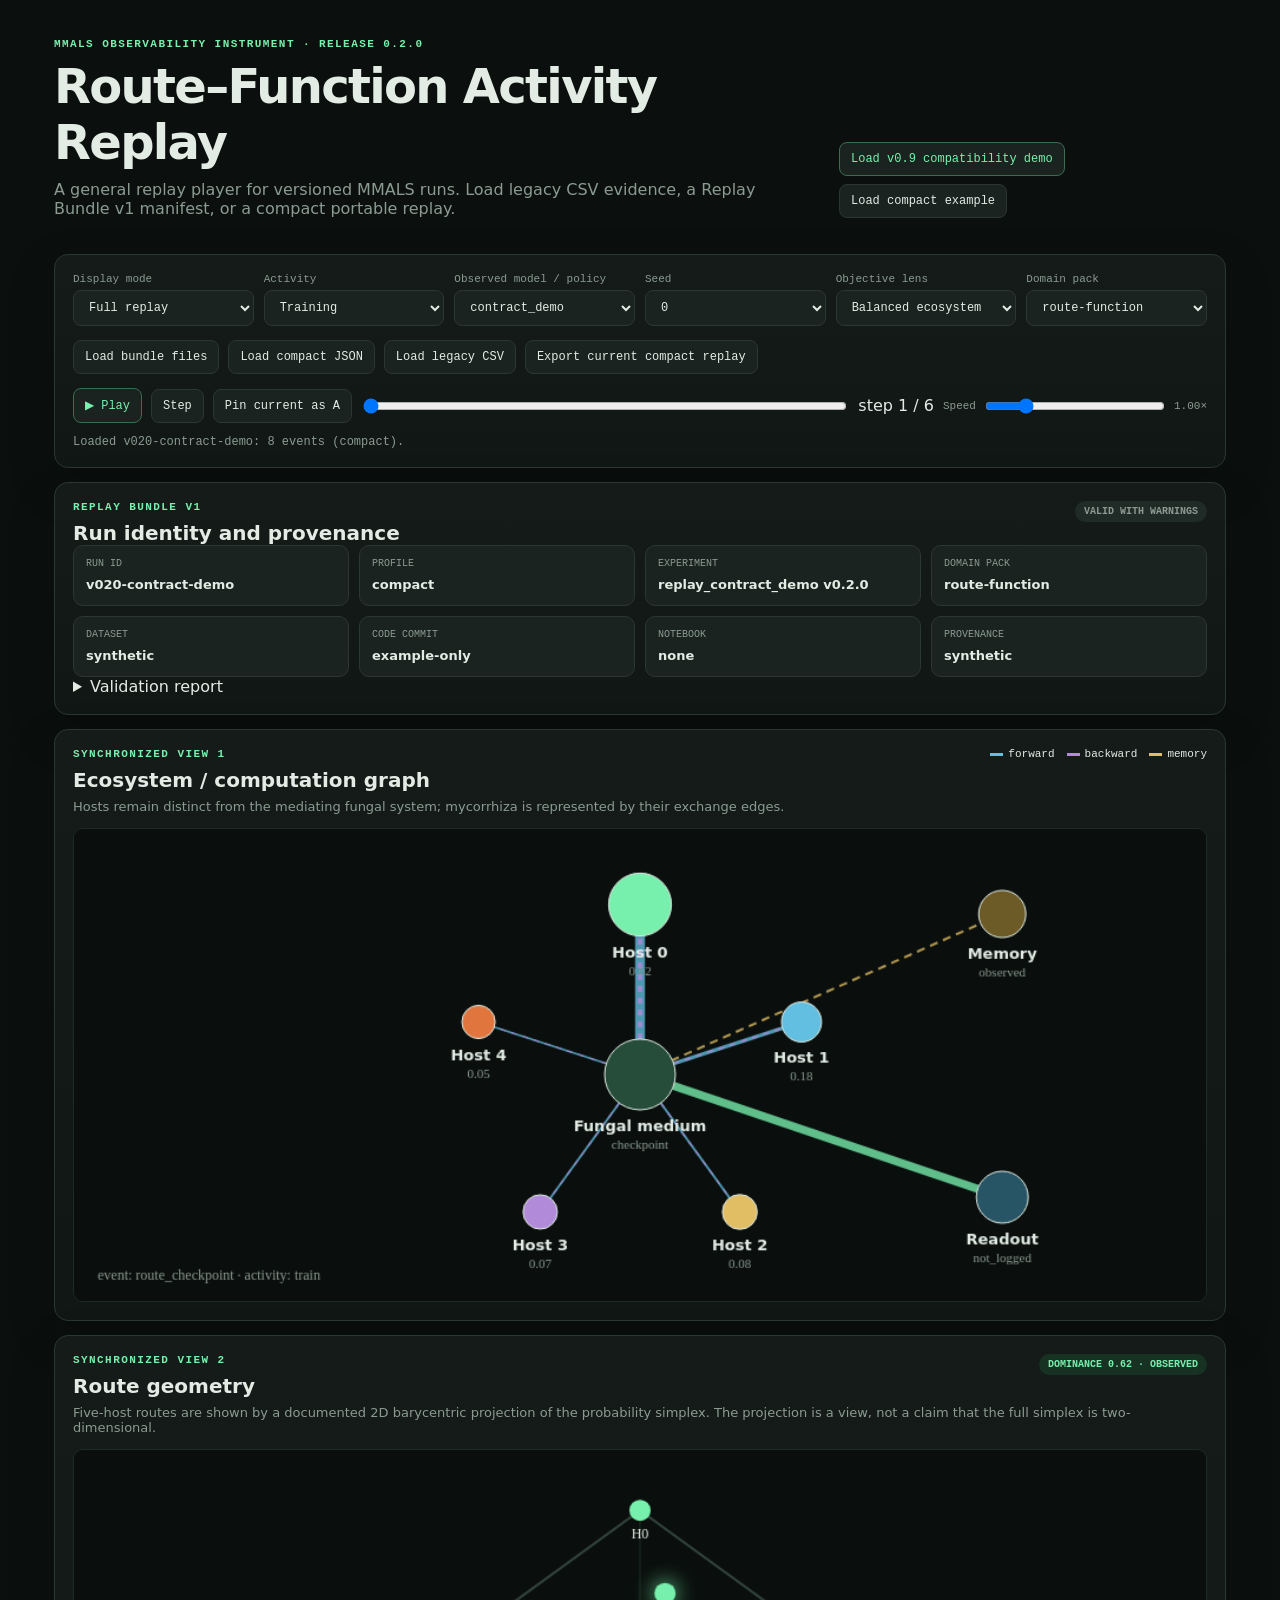
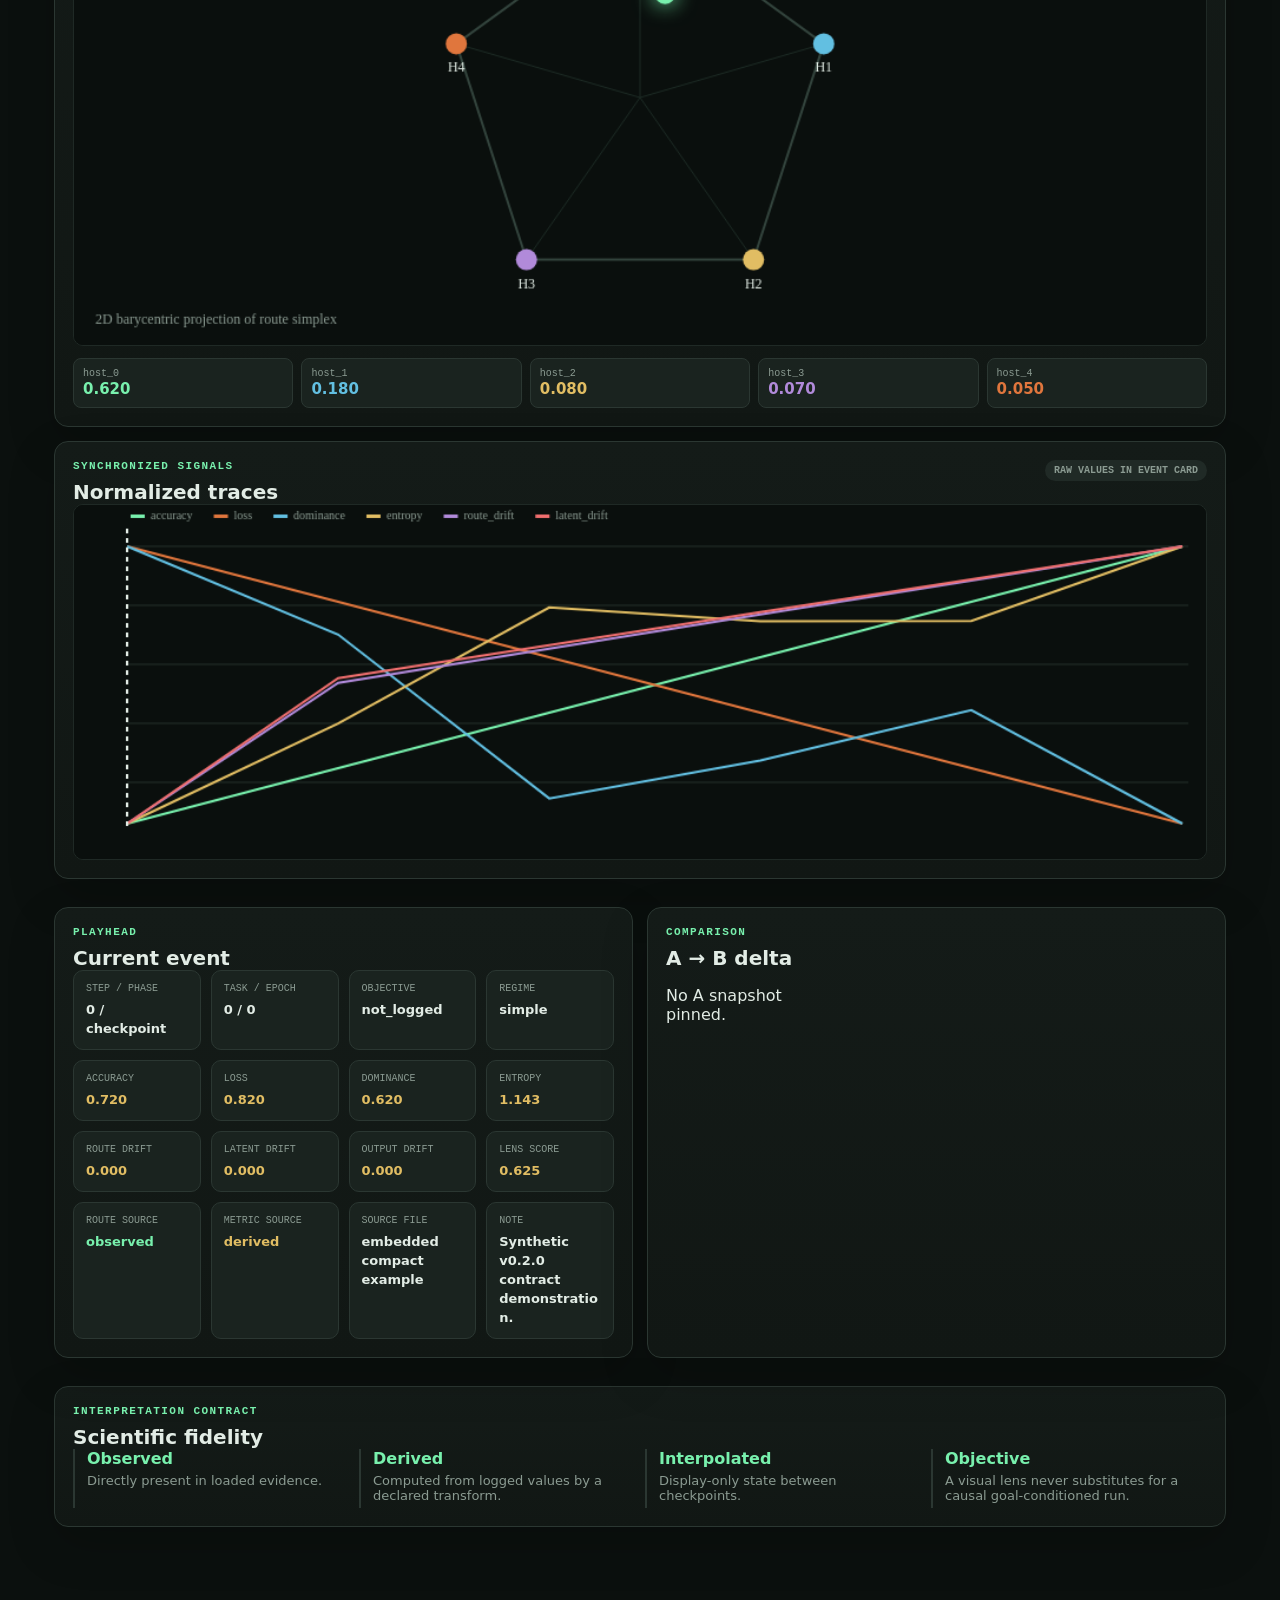
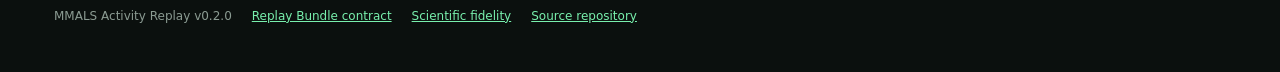
==== commit f5200376: "feat: add Replay Bundle v1 and extensible replay core for v0.2.0" ====
--- a/index.html
+++ b/index.html
@@ -1,409 +1,112 @@
-<!DOCTYPE html>
+<!doctype html>
 <html lang="en">
 <head>
-<meta charset="UTF-8" />
-<meta name="viewport" content="width=device-width, initial-scale=1.0" />
-<title>MMALS Route–Function Activity Replay v0.1.1</title>
-<link rel="preconnect" href="https://fonts.googleapis.com">
-<link href="https://fonts.googleapis.com/css2?family=Space+Grotesk:wght@500;600;700&family=Source+Serif+4:opsz,wght@8..60,400;8..60,600&family=JetBrains+Mono:wght@400;500&display=swap" rel="stylesheet">
-<style>
-:root{
-  --bg:#171b1f; --panel:#20262b; --panel2:#252c32; --ink:#ece7dd; --muted:#9ba4aa;
-  --line:#3b454c; --amber:#e8a33d; --teal:#4fb6a8; --violet:#9c8ce6; --coral:#e77967;
-  --green:#7dbb72; --blue:#6da9e4; --shadow:0 18px 50px rgba(0,0,0,.24);
-}
-*{box-sizing:border-box}
-html,body{margin:0;background:var(--bg);color:var(--ink)}
-body{font-family:'Source Serif 4',Georgia,serif;font-size:16px;line-height:1.55;-webkit-font-smoothing:antialiased}
-button,input,select{font:inherit}
-.wrap{max-width:1480px;margin:0 auto;padding:36px 24px 80px}
-.eyebrow,.mono,.chip,.readout,.legend,.small,.table,.metric-label{font-family:'JetBrains Mono',ui-monospace,monospace}
-.eyebrow{font-size:11px;letter-spacing:.16em;text-transform:uppercase;color:var(--teal);margin:0 0 10px}
-h1{font-family:'Space Grotesk',sans-serif;font-size:clamp(30px,4vw,54px);line-height:1.04;margin:0 0 14px;letter-spacing:-.025em}
-.subtitle{color:var(--muted);font-size:18px;max-width:900px;margin:0 0 26px}
-.header-grid{display:grid;grid-template-columns:1.4fr .8fr;gap:24px;align-items:end}
-.note{border-left:3px solid var(--teal);padding:4px 0 4px 16px;color:var(--muted);font-style:italic}
-.panel{background:var(--panel);border:1px solid var(--line);border-radius:12px;box-shadow:var(--shadow)}
-.controls{padding:18px;display:grid;grid-template-columns:repeat(6,minmax(130px,1fr));gap:12px;margin:22px 0}
-.control{display:flex;flex-direction:column;gap:6px}.control label{font-family:'JetBrains Mono',monospace;font-size:10px;letter-spacing:.08em;text-transform:uppercase;color:var(--muted)}
-select,input[type=range],button,.file-label{background:#151a1e;color:var(--ink);border:1px solid var(--line);border-radius:8px;padding:9px 10px;outline:none}
-button,.file-label{cursor:pointer;transition:.15s ease;font-family:'JetBrains Mono',monospace;font-size:12px}
-button:hover,.file-label:hover{border-color:var(--teal);transform:translateY(-1px)}
-button.active{border-color:var(--amber);box-shadow:0 0 0 2px rgba(232,163,61,.16) inset}
-input[type=file]{display:none}.file-label{text-align:center;display:block}
-.player{display:grid;grid-template-columns:auto auto minmax(220px,1fr) 150px;gap:10px;align-items:center;padding:14px 18px;margin-bottom:22px}
-#timeSlider{width:100%}.step-label{min-width:145px;text-align:right;color:var(--muted);font-size:12px}
-.main-grid{display:grid;grid-template-columns:minmax(650px,1.45fr) minmax(360px,.75fr);gap:18px}
-.panel-head{display:flex;align-items:flex-start;justify-content:space-between;gap:14px;padding:18px 18px 0}
-h2{font-family:'Space Grotesk',sans-serif;font-size:21px;margin:0}.lead{font-size:12px;color:var(--muted);margin-top:4px}
-.chips{display:flex;gap:6px;flex-wrap:wrap;justify-content:flex-end}.chip{font-size:10px;border:1px solid var(--line);border-radius:999px;padding:5px 8px;color:var(--muted);white-space:nowrap}.chip.good{color:var(--teal);border-color:rgba(79,182,168,.5)}.chip.warn{color:var(--amber);border-color:rgba(232,163,61,.5)}
-.canvas-wrap{padding:8px 12px 14px}svg{display:block;width:100%;height:auto}
-#ecosystemSvg{min-height:430px}.flow-fwd{stroke-dasharray:8 8;animation:flowF 1.7s linear infinite}.flow-back{stroke-dasharray:5 7;animation:flowB 1.25s linear infinite}
-@keyframes flowF{to{stroke-dashoffset:-32}}@keyframes flowB{to{stroke-dashoffset:24}}
-.node-label{font-family:'JetBrains Mono',monospace;font-size:12px;fill:var(--ink)}.node-sub{font-family:'JetBrains Mono',monospace;font-size:9px;fill:var(--muted)}
-.edge-label{font-family:'JetBrains Mono',monospace;font-size:9px;fill:var(--muted)}
-.metrics{display:grid;grid-template-columns:repeat(6,1fr);gap:10px;margin:18px 0}
-.metric{padding:14px;background:var(--panel2);border:1px solid var(--line);border-radius:10px;min-height:86px}.metric-label{font-size:9px;letter-spacing:.08em;text-transform:uppercase;color:var(--muted)}.metric-value{font-family:'Space Grotesk',sans-serif;font-size:23px;margin-top:5px}.metric-sub{font-size:10px;color:var(--muted);margin-top:3px}
-.timeline-panel{margin-top:18px}.timeline-controls{display:flex;gap:8px;flex-wrap:wrap}.timeline-toggle{padding:5px 8px;font-size:10px}
-#timelineSvg{min-height:260px}
-.bottom-grid{display:grid;grid-template-columns:1fr 1fr 1fr;gap:18px;margin-top:18px}.bottom-grid .panel{padding:18px}
-.table{width:100%;border-collapse:collapse;font-size:11px;margin-top:12px}.table th,.table td{padding:7px 6px;border-bottom:1px solid var(--line);text-align:right}.table th:first-child,.table td:first-child{text-align:left;color:var(--muted)}
-.delta-bars{display:grid;gap:7px;margin-top:14px}.delta-row{display:grid;grid-template-columns:42px 1fr 58px;gap:8px;align-items:center;font-family:'JetBrains Mono',monospace;font-size:10px}.bar-track{height:8px;background:#14191d;border-radius:4px;position:relative;overflow:hidden}.bar-zero{position:absolute;left:50%;top:0;bottom:0;width:1px;background:var(--line)}.bar-fill{position:absolute;top:1px;height:6px;border-radius:3px}
-.fidelity{display:grid;gap:10px;margin-top:12px}.fidelity-item{display:grid;grid-template-columns:125px 1fr;gap:12px;font-size:12px}.fidelity-item b{font-family:'JetBrains Mono',monospace;font-size:10px;color:var(--muted);text-transform:uppercase;letter-spacing:.06em}
-.status{padding:10px 12px;border-radius:8px;background:#151a1e;border:1px solid var(--line);color:var(--muted);font-size:12px;margin-top:10px}
-.legend{display:flex;gap:14px;flex-wrap:wrap;font-size:10px;color:var(--muted);padding:0 18px 14px}.swatch{width:10px;height:10px;border-radius:50%;display:inline-block;margin-right:5px;vertical-align:-1px}
-.footer{margin-top:44px;color:var(--muted);font-family:'JetBrains Mono',monospace;font-size:11px}.footer a{color:var(--teal);text-decoration:none}.footer a:hover{text-decoration:underline}
-@media(max-width:1100px){.controls{grid-template-columns:repeat(3,1fr)}.main-grid{grid-template-columns:1fr}.metrics{grid-template-columns:repeat(3,1fr)}.bottom-grid{grid-template-columns:1fr}.header-grid{grid-template-columns:1fr}}
-@media(max-width:650px){.wrap{padding:24px 12px 60px}.controls{grid-template-columns:repeat(2,1fr)}.player{grid-template-columns:auto 1fr}.player #timeSlider{grid-column:1/-1}.metrics{grid-template-columns:repeat(2,1fr)}.main-grid{display:block}.panel{margin-bottom:14px}}
-</style>
+  <meta charset="utf-8">
+  <meta name="viewport" content="width=device-width, initial-scale=1">
+  <meta name="description" content="MMALS Activity Replay v0.2.0 — versioned replay bundles, domain packs, full and compact views.">
+  <title>MMALS Activity Replay v0.2.0</title>
+  <link rel="stylesheet" href="assets/styles.css">
 </head>
 <body>
-<div class="wrap">
-  <div class="header-grid">
+  <header class="hero">
     <div>
-      <p class="eyebrow">MMALS observability instrument · release 0.1.1</p>
+      <p class="eyebrow">MMALS observability instrument · release 0.2.0</p>
       <h1>Route–Function Activity Replay</h1>
-      <p class="subtitle">Replay training and inference as two synchronized views: an ecosystem graph of forward/backward exchanges, and the natural geometry of a route vector on the host simplex.</p>
+      <p class="subtitle">A general replay player for versioned MMALS runs. Load legacy CSV evidence, a Replay Bundle v1 manifest, or a compact portable replay.</p>
     </div>
-    <p class="note">The geometry is chosen from the variable. MMALS routes are probability vectors, so the default view is a simplex—not a torus. A torus should only appear when the logged state really contains two independent periodic coordinates.</p>
-  </div>
+    <div class="hero-actions">
+      <button id="demoBtn" class="primary">Load v0.9 compatibility demo</button>
+      <button id="compactDemoBtn">Load compact example</button>
+    </div>
+  </header>
 
-  <div class="panel controls">
-    <div class="control"><label>Mode</label><select id="modeSelect"><option value="train">Training activity</option><option value="inference">Inference / audit</option></select></div>
-    <div class="control"><label>Observed model / policy</label><select id="modelSelect"></select></div>
-    <div class="control"><label>Seed</label><select id="seedSelect"></select></div>
-    <div class="control"><label>Objective lens</label><select id="lensSelect"><option value="balanced">Balanced ecosystem</option><option value="performance">Performance</option><option value="stability">Stability</option><option value="ecology">Mutualistic ecology</option><option value="efficiency">Efficiency / carbon</option></select></div>
-    <div class="control"><label>Data</label><label class="file-label" for="csvInput">Load CSV files</label><input id="csvInput" type="file" accept=".csv,text/csv" multiple></div>
-    <div class="control"><label>Comparison</label><button id="pinBtn">Pin current as A</button></div>
-  </div>
+  <main class="layout">
+    <section class="panel controls-panel">
+      <div class="control-grid">
+        <label>Display mode
+          <select id="displayMode"><option value="full">Full replay</option><option value="compact">Compact / embed</option></select>
+        </label>
+        <label>Activity
+          <select id="activityMode"><option value="train">Training</option><option value="audit">Inference / audit</option></select>
+        </label>
+        <label>Observed model / policy
+          <select id="modelSelect"></select>
+        </label>
+        <label>Seed
+          <select id="seedSelect"></select>
+        </label>
+        <label>Objective lens
+          <select id="lensSelect"><option value="balanced">Balanced ecosystem</option><option value="performance">Performance</option><option value="stability">Stability</option><option value="ecology">Mutualistic ecology</option><option value="efficiency">Efficiency / carbon</option></select>
+        </label>
+        <label>Domain pack
+          <select id="domainSelect"><option value="core">core</option><option value="route-function">route-function</option></select>
+        </label>
+      </div>
 
-  <div class="panel player">
-    <button id="playBtn">▶ Play</button>
-    <button id="stepBtn">Step</button>
-    <input id="timeSlider" type="range" min="0" max="1" value="0" step="1" />
-    <div id="stepLabel" class="step-label mono">step 0 / 0</div>
-    <div class="control" style="grid-column:1/3"><label>Playback speed</label><input id="speedSlider" type="range" min="0.25" max="8" value="1" step="0.25"></div>
-    <div class="readout" id="speedRead">1.00×</div>
-    <div id="dataStatus" class="status">Embedded demo loaded.</div>
-  </div>
+      <div class="load-row">
+        <label class="file-button">Load bundle files<input id="bundleInput" type="file" multiple accept=".json,.jsonl,.csv"></label>
+        <label class="file-button">Load compact JSON<input id="compactInput" type="file" accept=".json"></label>
+        <label class="file-button">Load legacy CSV<input id="csvInput" type="file" multiple accept=".csv"></label>
+        <button id="exportCompactBtn">Export current compact replay</button>
+      </div>
 
-  <div class="main-grid">
-    <section class="panel">
-      <div class="panel-head">
-        <div><h2>Ecosystem / computation graph</h2><div class="lead">Hosts remain distinct from the fungal medium; mycorrhiza is represented by their exchange edges.</div></div>
-        <div class="chips"><span id="phaseChip" class="chip good">TRAIN</span><span id="routeChip" class="chip">route checkpoint</span><span id="probChip" class="chip warn">change proxy</span></div>
+      <div class="transport">
+        <button id="playBtn" class="primary">▶ Play</button>
+        <button id="stepBtn">Step</button>
+        <button id="pinBtn">Pin current as A</button>
+        <input id="timeSlider" type="range" min="0" max="0" value="0">
+        <span id="stepReadout">step 0 / 0</span>
+        <label class="speed-label">Speed <input id="speedSlider" type="range" min="0.25" max="4" step="0.25" value="1"><span id="speedReadout">1.00×</span></label>
       </div>
-      <div class="canvas-wrap"><svg id="ecosystemSvg" viewBox="0 0 920 455" role="img" aria-label="MMALS ecosystem replay"></svg></div>
-      <div class="legend"><span><i class="swatch" style="background:var(--teal)"></i>forward exchange</span><span><i class="swatch" style="background:var(--coral)"></i>backward learning signal</span><span><i class="swatch" style="background:var(--violet)"></i>memory exchange</span><span><i class="swatch" style="background:var(--amber)"></i>routing / objective</span></div>
+      <p id="statusLine" class="status-line">No run loaded.</p>
     </section>
 
-    <section class="panel">
-      <div class="panel-head">
-        <div><h2>Route geometry</h2><div class="lead">Barycentric position inside the five-host probability simplex, with a fading replay trail.</div></div>
-      </div>
-      <div class="canvas-wrap"><svg id="geometrySvg" viewBox="0 0 440 440" role="img" aria-label="Route simplex geometry"></svg></div>
-      <div class="legend"><span><i class="swatch" style="background:var(--ink)"></i>current route</span><span><i class="swatch" style="background:var(--amber)"></i>trail</span><span><i class="swatch" style="background:var(--teal)"></i>host weight</span></div>
+    <section class="panel manifest-panel">
+      <div class="section-heading"><div><p class="kicker">Replay Bundle v1</p><h2>Run identity and provenance</h2></div><span id="validationBadge" class="badge neutral">not loaded</span></div>
+      <div id="manifestCards" class="manifest-cards"></div>
+      <details><summary>Validation report</summary><div id="validationReport" class="validation-report"></div></details>
     </section>
-  </div>
 
-  <div class="metrics" id="metricCards"></div>
+    <section class="panel full-only">
+      <div class="section-heading"><div><p class="kicker">Synchronized view 1</p><h2>Ecosystem / computation graph</h2></div><div class="legend"><span class="fwd">forward</span><span class="bwd">backward</span><span class="mem">memory</span></div></div>
+      <p class="panel-note">Hosts remain distinct from the mediating fungal system; mycorrhiza is represented by their exchange edges.</p>
+      <canvas id="ecosystemCanvas" width="960" height="400" aria-label="MMALS ecosystem graph"></canvas>
+    </section>
 
-  <section class="panel timeline-panel">
-    <div class="panel-head">
-      <div><h2>Synced traces</h2><div class="lead">Every line is normalized inside the selected model/seed replay; raw values remain in the cards and tooltips.</div></div>
-      <div id="timelineToggles" class="timeline-controls"></div>
-    </div>
-    <div class="canvas-wrap"><svg id="timelineSvg" viewBox="0 0 1380 270" role="img" aria-label="Synchronized metric traces"></svg></div>
-  </section>
+    <section class="panel route-panel">
+      <div class="section-heading"><div><p class="kicker">Synchronized view 2</p><h2>Route geometry</h2></div><span id="routeStatus" class="badge">—</span></div>
+      <p class="panel-note">Five-host routes are shown by a documented 2D barycentric projection of the probability simplex. The projection is a view, not a claim that the full simplex is two-dimensional.</p>
+      <canvas id="simplexCanvas" width="960" height="420" aria-label="Route simplex projection"></canvas>
+      <div id="routeWeights" class="route-weights"></div>
+    </section>
 
-  <div class="bottom-grid">
-    <section class="panel">
-      <h2>Current event</h2>
-      <table class="table" id="eventTable"></table>
+    <section class="panel full-only">
+      <div class="section-heading"><div><p class="kicker">Synchronized signals</p><h2>Normalized traces</h2></div><span class="badge neutral">raw values in event card</span></div>
+      <canvas id="traceCanvas" width="960" height="300" aria-label="MMALS synchronized metric traces"></canvas>
     </section>
-    <section class="panel">
-      <h2>A → B delta</h2>
-      <div class="lead">Pin a reference event A; the live playhead is B.</div>
-      <div id="deltaSummary" class="status">No A snapshot pinned.</div>
-      <div id="deltaBars" class="delta-bars"></div>
+
+    <section class="two-column">
+      <article class="panel"><div class="section-heading"><div><p class="kicker">Playhead</p><h2>Current event</h2></div></div><div id="currentEvent" class="event-grid"></div></article>
+      <article class="panel"><div class="section-heading"><div><p class="kicker">Comparison</p><h2>A → B delta</h2></div></div><div id="deltaPanel" class="event-grid"><p>No A snapshot pinned.</p></div></article>
     </section>
-    <section class="panel">
-      <h2>Scientific fidelity</h2>
-      <div class="fidelity">
-        <div class="fidelity-item"><b>Carbon</b><span id="carbonFidelity"></span></div>
-        <div class="fidelity-item"><b>Phosphorus</b><span id="gainFidelity"></span></div>
-        <div class="fidelity-item"><b>Regime</b><span id="regimeFidelity"></span></div>
-        <div class="fidelity-item"><b>Route time</b><span id="routeFidelity"></span></div>
-        <div class="fidelity-item"><b>Objective</b><span>The lens changes visual emphasis only. Causal objective effects require repeated logged runs with an objective or goal-vector identifier.</span></div>
+
+    <section class="panel fidelity-panel">
+      <div class="section-heading"><div><p class="kicker">Interpretation contract</p><h2>Scientific fidelity</h2></div></div>
+      <div class="fidelity-grid">
+        <div><strong>Observed</strong><p>Directly present in loaded evidence.</p></div>
+        <div><strong>Derived</strong><p>Computed from logged values by a declared transform.</p></div>
+        <div><strong>Interpolated</strong><p>Display-only state between checkpoints.</p></div>
+        <div><strong>Objective</strong><p>A visual lens never substitutes for a causal goal-conditioned run.</p></div>
       </div>
     </section>
-  </div>
+  </main>
 
-  <p class="footer">Demo source: MMALS v0.9 exported CSVs. Local CSV files stay inside the browser. <a href="docs/MMALS_Activity_Replay_User_Manual_v0_1.pdf">User manual (PDF)</a> · <a href="https://github.com/gharbonnier78/mmals-activity-replay">Source repository</a> · <a href="data/schemas/mmals_event_trace_schema.csv">Event-trace schema</a></p>
-</div>
-
-<script>
-const EMBEDDED_FILES = {"losses_df.csv":[{"seed":0,"model":"Mutualistic09_distill_only","task_id":0,"task_name":"0 vs 1","epoch":0,"lambda_route_memory":0.0,"lambda_distill":1.0,"lambda_latent":0.0,"lambda_entropy":0.005,"task_loss":0.1903586005,"entropy":0.4764957357,"dominance":0.8313962896,"mutualism_violation":0.0012401044,"gain_mean":0.0360842187,"gain_min":-0.005285026,"route_memory_loss":0.0,"distill_loss":0.0,"latent_loss":0.0,"alpha":0.0,"total_loss":0.2104292889},{"seed":0,"model":"Mutualistic09_distill_only","task_id":0,"task_name":"0 vs 1","epoch":2,"lambda_route_memory":0.0,"lambda_distill":1.0,"lambda_latent":0.0,"lambda_entropy":0.005,"task_loss":0.0369773008,"entropy":0.1358750677,"dominance":0.9630661163,"mutualism_violation":0.0006784161,"gain_mean":0.0455568306,"gain_min":-0.0029469913,"route_memory_loss":0.0,"distill_loss":0.0,"latent_loss":0.0,"alpha":0.0,"total_loss":0.0479918465},{"seed":0,"model":"Mutualistic09_distill_only","task_id":0,"task_name":"0 vs 1","epoch":3,"lambda_route_memory":0.0,"lambda_distill":1.0,"lambda_latent":0.0,"lambda_entropy":0.005,"task_loss":0.0246131084,"entropy":0.1278558505,"dominance":0.9652161395,"mutualism_violation":0.0003631963,"gain_mean":0.0562182684,"gain_min":-0.0011836518,"route_memory_loss":0.0,"distill_loss":0.0,"latent_loss":0.0,"alpha":0.5,"total_loss":0.0348923323},{"seed":0,"model":"Mutualistic09_distill_only","task_id":0,"task_name":"0 vs 1","epoch":14,"lambda_route_memory":0.0,"lambda_distill":1.0,"lambda_latent":0.0,"lambda_entropy":0.005,"task_loss":0.0076746901,"entropy":0.07210259,"dominance":0.9789206322,"mutualism_violation":2.83593e-05,"gain_mean":0.0823576826,"gain_min":-8.73759e-05,"route_memory_loss":0.0,"distill_loss":0.0,"latent_loss":0.0,"alpha":1.0,"total_loss":0.0119978351},{"seed":0,"model":"Mutualistic09_distill_only","task_id":1,"task_name":"2 vs 3","epoch":0,"lambda_route_memory":0.0,"lambda_distill":1.0,"lambda_latent":0.0,"lambda_entropy":0.005,"task_loss":0.1890764264,"entropy":0.1450643578,"dominance":0.9435259142,"mutualism_violation":0.0006097308,"gain_mean":0.2484920715,"gain_min":-0.0028270889,"route_memory_loss":0.000648476,"distill_loss":0.0264799582,"latent_loss":0.3057796346,"alpha":0.0,"total_loss":0.2349424573},{"seed":0,"model":"Mutualistic09_distill_only","task_id":1,"task_name":"2 vs 3","epoch":2,"lambda_route_memory":0.0,"lambda_distill":1.0,"lambda_latent":0.0,"lambda_entropy":0.005,"task_loss":0.0748955173,"entropy":0.1101449887,"dominance":0.9597239215,"mutualism_violation":0.0001400604,"gain_mean":0.2645063109,"gain_min":-0.0006055662,"route_memory_loss":0.0009566849,"distill_loss":0.009622832,"latent_loss":0.2054250729,"alpha":0.0,"total_loss":0.0977542083},{"seed":0,"model":"Mutualistic09_distill_only","task_id":1,"task_name":"2 vs 3","epoch":3,"lambda_route_memory":0.0,"lambda_distill":1.0,"lambda_latent":0.0,"lambda_entropy":0.005,"task_loss":0.0726345702,"entropy":0.0801511489,"dominance":0.9749476352,"mutualism_violation":0.0001532003,"gain_mean":0.1749366693,"gain_min":-0.0006719066,"route_memory_loss":0.000829309,"distill_loss":0.008457916,"latent_loss":0.1876730167,"alpha":0.5,"total_loss":0.0925760287},{"seed":0,"model":"Mutualistic09_distill_only","task_id":1,"task_name":"2 vs 3","epoch":14,"lambda_route_memory":0.0,"lambda_distill":1.0,"lambda_latent":0.0,"lambda_entropy":0.005,"task_loss":0.0330083611,"entropy":0.0367655011,"dominance":0.989696452,"mutualism_violation":2.56548e-05,"gain_mean":0.3044581172,"gain_min":-0.0001042253,"route_memory_loss":0.0010379347,"distill_loss":0.0024421972,"latent_loss":0.1152914225,"alpha":1.0,"total_loss":0.0412212039},{"seed":0,"model":"Mutualistic09_distill_only","task_id":2,"task_name":"4 vs 5","epoch":0,"lambda_route_memory":0.0,"lambda_distill":1.0,"lambda_latent":0.0,"lambda_entropy":0.005,"task_loss":0.115140037,"entropy":0.3820484103,"dominance":0.8649242546,"mutualism_violation":0.0012370477,"gain_mean":0.3237874128,"gain_min":-0.0053105528,"route_memory_loss":0.0003385014,"distill_loss":0.014728267,"latent_loss":0.2187666188,"alpha":0.0,"total_loss":0.1596872798},{"seed":0,"model":"Mutualistic09_distill_only","task_id":2,"task_name":"4 vs 5","epoch":2,"lambda_route_memory":0.0,"lambda_distill":1.0,"lambda_latent":0.0,"lambda_entropy":0.005,"task_loss":0.0043673059,"entropy":0.032387863,"dominance":0.9904049977,"mutualism_violation":7.34041e-05,"gain_mean":0.0305974361,"gain_min":-0.0002716585,"route_memory_loss":0.0002848177,"distill_loss":0.0029454037,"latent_loss":0.3240105028,"alpha":0.0,"total_loss":0.0189907653},{"seed":0,"model":"Mutualistic09_distill_only","task_id":2,"task_name":"4 vs 5","epoch":3,"lambda_route_memory":0.0,"lambda_distill":1.0,"lambda_latent":0.0,"lambda_entropy":0.005,"task_loss":0.0032086745,"entropy":0.0313398424,"dominance":0.9897626765,"mutualism_violation":3.05204e-05,"gain_mean":0.0238674754,"gain_min":-9.51969e-05,"route_memory_loss":0.0003274228,"distill_loss":0.002218441,"latent_loss":0.279931265,"alpha":0.5,"total_loss":0.0157368387},{"seed":0,"model":"Mutualistic09_distill_only","task_id":2,"task_name":"4 vs 5","epoch":14,"lambda_route_memory":0.0,"lambda_distill":1.0,"lambda_latent":0.0,"lambda_entropy":0.005,"task_loss":0.0010120501,"entropy":0.0123513399,"dominance":0.9960048199,"mutualism_violation":2.4119e-06,"gain_mean":0.0406863018,"gain_min":-1.06049e-05,"route_memory_loss":0.0003865268,"distill_loss":0.0003305164,"latent_loss":0.1480044802,"alpha":1.0,"total_loss":0.0062717089},{"seed":0,"model":"Mutualistic09_distill_only","task_id":3,"task_name":"6 vs 7","epoch":0,"lambda_route_memory":0.0,"lambda_distill":1.0,"lambda_latent":0.0,"lambda_entropy":0.005,"task_loss":0.0681727588,"entropy":0.0151392305,"dominance":0.99602706,"mutualism_violation":0.0001736717,"gain_mean":0.1788353907,"gain_min":-0.0007771678,"route_memory_loss":0.0005170516,"distill_loss":0.011389188,"latent_loss":0.4861735614,"alpha":0.0,"total_loss":0.1050243794},{"seed":0,"model":"Mutualistic09_distill_only","task_id":3,"task_name":"6 vs 7","epoch":2,"lambda_route_memory":0.0,"lambda_distill":1.0,"lambda_latent":0.0,"lambda_entropy":0.005,"task_loss":0.0058805262,"entropy":0.0062585892,"dominance":0.9984752257,"mutualism_violation":1.94472e-05,"gain_mean":0.2188659244,"gain_min":-9.32442e-05,"route_memory_loss":0.0004609959,"distill_loss":0.0009703755,"latent_loss":0.3227499381,"alpha":0.0,"total_loss":0.02199867},{"seed":0,"model":"Mutualistic09_distill_only","task_id":3,"task_name":"6 vs 7","epoch":3,"lambda_route_memory":0.0,"lambda_distill":1.0,"lambda_latent":0.0,"lambda_entropy":0.005,"task_loss":0.0048867924,"entropy":0.0045209792,"dominance":0.9989973066,"mutualism_violation":1.12778e-05,"gain_mean":0.2237694003,"gain_min":-5.37943e-05,"route_memory_loss":0.0004841662,"distill_loss":0.0006425056,"latent_loss":0.2790960543,"alpha":0.5,"total_loss":0.0186406297},{"seed":0,"model":"Mutualistic09_distill_only","task_id":3,"task_name":"6 vs 7","epoch":14,"lambda_route_memory":0.0,"lambda_distill":1.0,"lambda_latent":0.0,"lambda_entropy":0.005,"task_loss":0.0012260514,"entropy":0.00176638,"dominance":0.9996338157,"mutualism_violation":5.225e-07,"gain_mean":0.2602798863,"gain_min":-2.4005e-06,"route_memory_loss":0.0004445657,"distill_loss":0.0002257387,"latent_loss":0.1396854529,"alpha":1.0,"total_loss":0.0073325695},{"seed":0,"model":"Mutualistic09_distill_only","task_id":4,"task_name":"8 vs 9","epoch":0,"lambda_route_memory":0.0,"lambda_distill":1.0,"lambda_latent":0.0,"lambda_entropy":0.005,"task_loss":0.0575985652,"entropy":0.0342218824,"dominance":0.9903646505,"mutualism_violation":0.000213844,"gain_mean":0.143355536,"gain_min":-0.0008041417,"route_memory_loss":0.0006332669,"distill_loss":0.0148847729,"latent_loss":0.2124207077,"alpha":0.0,"total_loss":0.0954602522},{"seed":0,"model":"Mutualistic09_distill_only","task_id":4,"task_name":"8 vs 9","epoch":2,"lambda_route_memory":0.0,"lambda_distill":1.0,"lambda_latent":0.0,"lambda_entropy":0.005,"task_loss":0.0089401727,"entropy":0.0129842789,"dominance":0.9966247399,"mutualism_violation":1.19354e-05,"gain_mean":0.1127666704,"gain_min":-4.5839e-05,"route_memory_loss":0.0005857564,"distill_loss":0.002038906,"latent_loss":0.2312396267,"alpha":0.0,"total_loss":0.0244460722},{"seed":0,"model":"Mutualistic09_distill_only","task_id":4,"task_name":"8 vs 9","epoch":3,"lambda_route_memory":0.0,"lambda_distill":1.0,"lambda_latent":0.0,"lambda_entropy":0.005,"task_loss":0.0054361707,"entropy":0.0128616754,"dominance":0.9966812146,"mutualism_violation":7.2039e-06,"gain_mean":0.1099788748,"gain_min":-2.66872e-05,"route_memory_loss":0.0006917327,"distill_loss":0.0014925858,"latent_loss":0.223786187,"alpha":0.5,"total_loss":0.0185624604},{"seed":0,"model":"Mutualistic09_distill_only","task_id":4,"task_name":"8 vs 9","epoch":14,"lambda_route_memory":0.0,"lambda_distill":1.0,"lambda_latent":0.0,"lambda_entropy":0.005,"task_loss":0.0010241089,"entropy":0.0052283123,"dominance":0.9988444752,"mutualism_violation":3.559e-07,"gain_mean":0.115551026,"gain_min":-1.477e-06,"route_memory_loss":0.0006543034,"distill_loss":0.0003756259,"latent_loss":0.1498320664,"alpha":1.0,"total_loss":0.0060063966},{"seed":0,"model":"Mutualistic09_route_memory_only","task_id":0,"task_name":"0 vs 1","epoch":0,"lambda_route_memory":2.0,"lambda_distill":0.0,"lambda_latent":0.0,"lambda_entropy":0.005,"task_loss":0.1903586005,"entropy":0.4764957357,"dominance":0.8313962896,"mutualism_violation":0.0012401044,"gain_mean":0.0360842187,"gain_min":-0.005285026,"route_memory_loss":0.0,"distill_loss":0.0,"latent_loss":0.0,"alpha":0.0,"total_loss":0.2104292889},{"seed":0,"model":"Mutualistic09_route_memory_only","task_id":0,"task_name":"0 vs 1","epoch":2,"lambda_route_memory":2.0,"lambda_distill":0.0,"lambda_latent":0.0,"lambda_entropy":0.005,"task_loss":0.0369773008,"entropy":0.1358750677,"dominance":0.9630661163,"mutualism_violation":0.0006784161,"gain_mean":0.0455568306,"gain_min":-0.0029469913,"route_memory_loss":0.0,"distill_loss":0.0,"latent_loss":0.0,"alpha":0.0,"total_loss":0.0479918465},{"seed":0,"model":"Mutualistic09_route_memory_only","task_id":0,"task_name":"0 vs 1","epoch":3,"lambda_route_memory":2.0,"lambda_distill":0.0,"lambda_latent":0.0,"lambda_entropy":0.005,"task_loss":0.0246131084,"entropy":0.1278558505,"dominance":0.9652161395,"mutualism_violation":0.0003631963,"gain_mean":0.0562182684,"gain_min":-0.0011836518,"route_memory_loss":0.0,"distill_loss":0.0,"latent_loss":0.0,"alpha":0.5,"total_loss":0.0348923323},{"seed":0,"model":"Mutualistic09_route_memory_only","task_id":0,"task_name":"0 vs 1","epoch":14,"lambda_route_memory":2.0,"lambda_distill":0.0,"lambda_latent":0.0,"lambda_entropy":0.005,"task_loss":0.0076746901,"entropy":0.07210259,"dominance":0.9789206322,"mutualism_violation":2.83593e-05,"gain_mean":0.0823576826,"gain_min":-8.73759e-05,"route_memory_loss":0.0,"distill_loss":0.0,"latent_loss":0.0,"alpha":1.0,"total_loss":0.0119978351},{"seed":0,"model":"Mutualistic09_route_memory_only","task_id":1,"task_name":"2 vs 3","epoch":0,"lambda_route_memory":2.0,"lambda_distill":0.0,"lambda_latent":0.0,"lambda_entropy":0.005,"task_loss":0.1901887722,"entropy":0.1015700844,"dominance":0.960836214,"mutualism_violation":0.0005592784,"gain_mean":0.1877594088,"gain_min":-0.0026717066,"route_memory_loss":0.0013870648,"distill_loss":0.8558163669,"latent_loss":0.4426981002,"alpha":0.0,"total_loss":0.2110856343},{"seed":0,"model":"Mutualistic09_route_memory_only","task_id":1,"task_name":"2 vs 3","epoch":2,"lambda_route_memory":2.0,"lambda_distill":0.0,"lambda_latent":0.0,"lambda_entropy":0.005,"task_loss":0.0810972105,"entropy":0.0413349884,"dominance":0.9889742377,"mutualism_violation":8.21952e-05,"gain_mean":0.1387812577,"gain_min":-0.000228512,"route_memory_loss":0.0009754038,"distill_loss":0.6752462761,"latent_loss":0.2907347426,"alpha":0.0,"total_loss":0.0935010313},{"seed":0,"model":"Mutualistic09_route_memory_only","task_id":1,"task_name":"2 vs 3","epoch":3,"lambda_route_memory":2.0,"lambda_distill":0.0,"lambda_latent":0.0,"lambda_entropy":0.005,"task_loss":0.074454208,"entropy":0.0339910418,"dominance":0.9909688298,"mutualism_violation":7.34619e-05,"gain_mean":0.3281267959,"gain_min":-0.0003068715,"route_memory_loss":0.0008697775,"distill_loss":0.7532942143,"latent_loss":0.2931300379,"alpha":0.5,"total_loss":0.0855767534},{"seed":0,"model":"Mutualistic09_route_memory_only","task_id":1,"task_name":"2 vs 3","epoch":14,"lambda_route_memory":2.0,"lambda_distill":0.0,"lambda_latent":0.0,"lambda_entropy":0.005,"task_loss":0.0302017893,"entropy":0.0687958052,"dominance":0.9784263005,"mutualism_violation":6.58785e-05,"gain_mean":0.1269781855,"gain_min":-0.0002230962,"route_memory_loss":0.001038144,"distill_loss":1.7089301246,"latent_loss":0.2142474721,"alpha":1.0,"total_loss":0.0369034011},{"seed":0,"model":"Mutualistic09_route_memory_only","task_id":2,"task_name":"4 vs 5","epoch":0,"lambda_route_memory":2.0,"lambda_distill":0.0,"lambda_latent":0.0,"lambda_entropy":0.005,"task_loss":0.0863762865,"entropy":0.281797695,"dominance":0.8992779585,"mutualism_violation":0.0001845512,"gain_mean":0.2398082446,"gain_min":-0.0003991785,"route_memory_loss":0.0005347568,"distill_loss":1.9562385612,"latent_loss":0.4058285533,"alpha":0.0,"total_loss":0.1171822227},{"seed":0,"model":"Mutualistic09_route_memory_only","task_id":2,"task_name":"4 vs 5","epoch":2,"lambda_route_memory":2.0,"lambda_distill":0.0,"lambda_latent":0.0,"lambda_entropy":0.005,"task_loss":0.0055383694,"entropy":0.0609698888,"dominance":0.9802542316,"mutualism_violation":1.82244e-05,"gain_mean":0.0863084789,"gain_min":-8.84471e-05,"route_memory_loss":0.000284414,"distill_loss":1.357844515,"latent_loss":0.3032601026,"alpha":0.0,"total_loss":0.015476181},{"seed":0,"model":"Mutualistic09_route_memory_only","task_id":2,"task_name":"4 vs 5","epoch":3,"lambda_route_memory":2.0,"lambda_distill":0.0,"lambda_latent":0.0,"lambda_entropy":0.005,"task_loss":0.0028257485,"entropy":0.0427206727,"dominance":0.9851507697,"mutualism_violation":4.4244e-06,"gain_mean":0.1567265911,"gain_min":-2.09033e-05,"route_memory_loss":0.0003548671,"distill_loss":1.2229903657,"latent_loss":0.2775723807,"alpha":0.5,"total_loss":0.0111472516},{"seed":0,"model":"Mutualistic09_route_memory_only","task_id":2,"task_name":"4 vs 5","epoch":14,"lambda_route_memory":2.0,"lambda_distill":0.0,"lambda_latent":0.0,"lambda_entropy":0.005,"task_loss":0.000892878,"entropy":0.0263901565,"dominance":0.9899149753,"mutualism_violation":3.47e-07,"gain_mean":0.2635427539,"gain_min":-1.665e-06,"route_memory_loss":0.0003923672,"distill_loss":0.9347589295,"latent_loss":0.1690651492,"alpha":1.0,"total_loss":0.0049189331},{"seed":0,"model":"Mutualistic09_route_memory_only","task_id":3,"task_name":"6 vs 7","epoch":0,"lambda_route_memory":2.0,"lambda_distill":0.0,"lambda_latent":0.0,"lambda_entropy":0.005,"task_loss":0.0692169768,"entropy":0.0147937563,"dominance":0.9956593387,"mutualism_violation":0.0001083994,"gain_mean":0.2455684299,"gain_min":-0.0005190514,"route_memory_loss":0.0005728786,"distill_loss":0.6218554554,"latent_loss":0.8947276244,"alpha":0.0,"total_loss":0.1031538535},{"seed":0,"model":"Mutualistic09_route_memory_only","task_id":3,"task_name":"6 vs 7","epoch":2,"lambda_route_memory":2.0,"lambda_distill":0.0,"lambda_latent":0.0,"lambda_entropy":0.005,"task_loss":0.0057733076,"entropy":0.0111721118,"dominance":0.9966942541,"mutualism_violation":5.16e-07,"gain_mean":0.2483406561,"gain_min":-2.0182e-06,"route_memory_loss":0.0004867257,"distill_loss":0.2062896823,"latent_loss":0.3928230335,"alpha":0.0,"total_loss":0.0192653311},{"seed":0,"model":"Mutualistic09_route_memory_only","task_id":3,"task_name":"6 vs 7","epoch":3,"lambda_route_memory":2.0,"lambda_distill":0.0,"lambda_latent":0.0,"lambda_entropy":0.005,"task_loss":0.0045084154,"entropy":0.0097615096,"dominance":0.9970973489,"mutualism_violation":3.23e-07,"gain_mean":0.2655697792,"gain_min":-1.3907e-06,"route_memory_loss":0.0004776703,"distill_loss":0.2526160276,"latent_loss":0.3429328996,"alpha":0.5,"total_loss":0.0160084509},{"seed":0,"model":"Mutualistic09_route_memory_only","task_id":3,"task_name":"6 vs 7","epoch":14,"lambda_route_memory":2.0,"lambda_distill":0.0,"lambda_latent":0.0,"lambda_entropy":0.005,"task_loss":0.0012266372,"entropy":0.0055368159,"dominance":0.9984641849,"mutualism_violation":5.6e-08,"gain_mean":0.3027160187,"gain_min":-2.65e-07,"route_memory_loss":0.0004500492,"distill_loss":0.6277389894,"latent_loss":0.1840239078,"alpha":1.0,"total_loss":0.0062684532},{"seed":0,"model":"Mutualistic09_route_memory_only","task_id":4,"task_name":"8 vs 9","epoch":0,"lambda_route_memory":2.0,"lambda_distill":0.0,"lambda_latent":0.0,"lambda_entropy":0.005,"task_loss":0.0873820556,"entropy":0.0186852247,"dominance":0.9932703109,"mutualism_violation":0.0003566967,"gain_mean":0.4392887421,"gain_min":-0.0012390067,"route_memory_loss":0.0008421104,"distill_loss":0.8690941703,"latent_loss":0.5339844062,"alpha":0.0,"total_loss":0.116270116},{"seed":0,"model":"Mutualistic09_route_memory_only","task_id":4,"task_name":"8 vs 9","epoch":2,"lambda_route_memory":2.0,"lambda_distill":0.0,"lambda_latent":0.0,"lambda_entropy":0.005,"task_loss":0.012011099,"entropy":0.0058705317,"dominance":0.998368366,"mutualism_violation":8.5287e-06,"gain_mean":0.4042508666,"gain_min":-3.91231e-05,"route_memory_loss":0.0006468213,"distill_loss":0.5842156347,"latent_loss":0.3224158033,"alpha":0.0,"total_loss":0.0257033688},{"seed":0,"model":"Mutualistic09_route_memory_only","task_id":4,"task_name":"8 vs 9","epoch":3,"lambda_route_memory":2.0,"lambda_distill":0.0,"lambda_latent":0.0,"lambda_entropy":0.005,"task_loss":0.0051170166,"entropy":0.0048394035,"dominance":0.9987085462,"mutualism_violation":2.5033e-06,"gain_mean":0.4397098917,"gain_min":-1.06989e-05,"route_memory_loss":0.0007407147,"distill_loss":0.4880182268,"latent_loss":0.3178068964,"alpha":0.5,"total_loss":0.0175884378},{"seed":0,"model":"Mutualistic09_route_memory_only","task_id":4,"task_name":"8 vs 9","epoch":14,"lambda_route_memory":2.0,"lambda_distill":0.0,"lambda_latent":0.0,"lambda_entropy":0.005,"task_loss":0.0012523497,"entropy":0.0035557444,"dominance":0.9990522912,"mutualism_violation":1.935e-07,"gain_mean":0.4751129347,"gain_min":-9.286e-07,"route_memory_loss":0.0006699845,"distill_loss":0.3778265759,"latent_loss":0.2004476405,"alpha":1.0,"total_loss":0.0068248099},{"seed":0,"model":"Mutualistic09_latent_only","task_id":0,"task_name":"0 vs 1","epoch":0,"lambda_route_memory":0.0,"lambda_distill":0.0,"lambda_latent":1.0,"lambda_entropy":0.005,"task_loss":0.1903586005,"entropy":0.4764957357,"dominance":0.8313962896,"mutualism_violation":0.0012401044,"gain_mean":0.0360842187,"gain_min":-0.005285026,"route_memory_loss":0.0,"distill_loss":0.0,"latent_loss":0.0,"alpha":0.0,"total_loss":0.2104292889},{"seed":0,"model":"Mutualistic09_latent_only","task_id":0,"task_name":"0 vs 1","epoch":2,"lambda_route_memory":0.0,"lambda_distill":0.0,"lambda_latent":1.0,"lambda_entropy":0.005,"task_loss":0.0369773008,"entropy":0.1358750677,"dominance":0.9630661163,"mutualism_violation":0.0006784161,"gain_mean":0.0455568306,"gain_min":-0.0029469913,"route_memory_loss":0.0,"distill_loss":0.0,"latent_loss":0.0,"alpha":0.0,"total_loss":0.0479918465},{"seed":0,"model":"Mutualistic09_latent_only","task_id":0,"task_name":"0 vs 1","epoch":3,"lambda_route_memory":0.0,"lambda_distill":0.0,"lambda_latent":1.0,"lambda_entropy":0.005,"task_loss":0.0246131084,"entropy":0.1278558505,"dominance":0.9652161395,"mutualism_violation":0.0003631963,"gain_mean":0.0562182684,"gain_min":-0.0011836518,"route_memory_loss":0.0,"distill_loss":0.0,"latent_loss":0.0,"alpha":0.5,"total_loss":0.0348923323},{"seed":0,"model":"Mutualistic09_latent_only","task_id":0,"task_name":"0 vs 1","epoch":14,"lambda_route_memory":0.0,"lambda_distill":0.0,"lambda_latent":1.0,"lambda_entropy":0.005,"task_loss":0.0076746901,"entropy":0.07210259,"dominance":0.9789206322,"mutualism_violation":2.83593e-05,"gain_mean":0.0823576826,"gain_min":-8.73759e-05,"route_memory_loss":0.0,"distill_loss":0.0,"latent_loss":0.0,"alpha":1.0,"total_loss":0.0119978351},{"seed":0,"model":"Mutualistic09_latent_only","task_id":1,"task_name":"2 vs 3","epoch":0,"lambda_route_memory":0.0,"lambda_distill":0.0,"lambda_latent":1.0,"lambda_entropy":0.005,"task_loss":0.1881642894,"entropy":0.1178687198,"dominance":0.955971974,"mutualism_violation":0.0008158861,"gain_mean":0.1464297708,"gain_min":-0.0039684357,"route_memory_loss":0.0008172456,"distill_loss":0.1422611926,"latent_loss":0.0359606659,"alpha":0.0,"total_loss":0.2360441166},{"seed":0,"model":"Mutualistic09_latent_only","task_id":1,"task_name":"2 vs 3","epoch":2,"lambda_route_memory":0.0,"lambda_distill":0.0,"lambda_latent":1.0,"lambda_entropy":0.005,"task_loss":0.0727134016,"entropy":0.0430790421,"dominance":0.9900951766,"mutualism_violation":7.94178e-05,"gain_mean":0.2258822108,"gain_min":-0.0003531041,"route_memory_loss":0.0010155532,"distill_loss":0.0356177448,"latent_loss":0.0102863838,"alpha":0.0,"total_loss":0.092379546},{"seed":0,"model":"Mutualistic09_latent_only","task_id":1,"task_name":"2 vs 3","epoch":3,"lambda_route_memory":0.0,"lambda_distill":0.0,"lambda_latent":1.0,"lambda_entropy":0.005,"task_loss":0.0707439123,"entropy":0.0399341281,"dominance":0.9908967272,"mutualism_violation":5.81756e-05,"gain_mean":0.1947010068,"gain_min":-0.0002291992,"route_memory_loss":0.0009146646,"distill_loss":0.0300704016,"latent_loss":0.0079912511,"alpha":0.5,"total_loss":0.0870550154},{"seed":0,"model":"Mutualistic09_latent_only","task_id":1,"task_name":"2 vs 3","epoch":14,"lambda_route_memory":0.0,"lambda_distill":0.0,"lambda_latent":1.0,"lambda_entropy":0.005,"task_loss":0.030520546,"entropy":0.0779129459,"dominance":0.9740666455,"mutualism_violation":5.7098e-05,"gain_mean":0.0876849857,"gain_min":-0.0002691685,"route_memory_loss":0.078926383,"distill_loss":0.0079609287,"latent_loss":0.0014070508,"alpha":1.0,"total_loss":0.0362512377},{"seed":0,"model":"Mutualistic09_latent_only","task_id":2,"task_name":"4 vs 5","epoch":0,"lambda_route_memory":0.0,"lambda_distill":0.0,"lambda_latent":1.0,"lambda_entropy":0.005,"task_loss":0.0763342125,"entropy":0.3923077304,"dominance":0.835980688,"mutualism_violation":0.0030545946,"gain_mean":0.121738456,"gain_min":-0.0145762489,"route_memory_loss":0.0517529214,"distill_loss":0.1550340105,"latent_loss":0.0285426641,"alpha":0.0,"total_loss":0.1303214737},{"seed":0,"model":"Mutualistic09_latent_only","task_id":2,"task_name":"4 vs 5","epoch":2,"lambda_route_memory":0.0,"lambda_distill":0.0,"lambda_latent":1.0,"lambda_entropy":0.005,"task_loss":0.0070684712,"entropy":0.2146994595,"dominance":0.9221847298,"mutualism_violation":0.000158388,"gain_mean":0.0978821177,"gain_min":-0.0007770191,"route_memory_loss":0.0511629776,"distill_loss":0.0309876762,"latent_loss":0.0043912433,"alpha":0.0,"total_loss":0.0231284423},{"seed":0,"model":"Mutualistic09_latent_only","task_id":2,"task_name":"4 vs 5","epoch":3,"lambda_route_memory":0.0,"lambda_distill":0.0,"lambda_latent":1.0,"lambda_entropy":0.005,"task_loss":0.0048246453,"entropy":0.0873826457,"dominance":0.9677802197,"mutualism_violation":0.0001082041,"gain_mean":0.0993409697,"gain_min":-0.0005286657,"route_memory_loss":0.0520460491,"distill_loss":0.0235616337,"latent_loss":0.0038080355,"alpha":0.5,"total_loss":0.0174785994},{"seed":0,"model":"Mutualistic09_latent_only","task_id":2,"task_name":"4 vs 5","epoch":14,"lambda_route_memory":0.0,"lambda_distill":0.0,"lambda_latent":1.0,"lambda_entropy":0.005,"task_loss":0.0011421371,"entropy":0.0293214666,"dominance":0.9897882,"mutualism_violation":2.8218e-05,"gain_mean":0.1009478778,"gain_min":-0.0001408145,"route_memory_loss":0.0525652789,"distill_loss":0.0048870363,"latent_loss":0.0008997719,"alpha":1.0,"total_loss":0.0058117871},{"seed":0,"model":"Mutualistic09_latent_only","task_id":3,"task_name":"6 vs 7","epoch":0,"lambda_route_memory":0.0,"lambda_distill":0.0,"lambda_latent":1.0,"lambda_entropy":0.005,"task_loss":0.0961456608,"entropy":0.0192874236,"dominance":0.9935028756,"mutualism_violation":0.0002946851,"gain_mean":0.1110751181,"gain_min":-0.0013928392,"route_memory_loss":0.031051095,"distill_loss":0.0383605122,"latent_loss":0.0598076873,"alpha":0.0,"total_loss":0.1679446408},{"seed":0,"model":"Mutualistic09_latent_only","task_id":3,"task_name":"6 vs 7","epoch":2,"lambda_route_memory":0.0,"lambda_distill":0.0,"lambda_latent":1.0,"lambda_entropy":0.005,"task_loss":0.0086949184,"entropy":0.0126735222,"dominance":0.996624381,"mutualism_violation":6.49131e-05,"gain_mean":0.0918997219,"gain_min":-0.0003242703,"route_memory_loss":0.0049337386,"distill_loss":0.0269901146,"latent_loss":0.0090855445,"alpha":0.0,"total_loss":0.0291985419},{"seed":0,"model":"Mutualistic09_latent_only","task_id":3,"task_name":"6 vs 7","epoch":3,"lambda_route_memory":0.0,"lambda_distill":0.0,"lambda_latent":1.0,"lambda_entropy":0.005,"task_loss":0.0063118459,"entropy":0.0086827977,"dominance":0.9976928779,"mutualism_violation":3.31123e-05,"gain_mean":0.0893863143,"gain_min":-0.0001651155,"route_memory_loss":0.0057489999,"distill_loss":0.0237826804,"latent_loss":0.0068691997,"alpha":0.5,"total_loss":0.0230755858},{"seed":0,"model":"Mutualistic09_latent_only","task_id":3,"task_name":"6 vs 7","epoch":14,"lambda_route_memory":0.0,"lambda_distill":0.0,"lambda_latent":1.0,"lambda_entropy":0.005,"task_loss":0.0014483431,"entropy":0.0058948543,"dominance":0.998392497,"mutualism_violation":2.1083e-06,"gain_mean":0.2809470759,"gain_min":-9.4851e-06,"route_memory_loss":0.0084318257,"distill_loss":0.0039490664,"latent_loss":0.0010213719,"alpha":1.0,"total_loss":0.0069308929},{"seed":0,"model":"Mutualistic09_latent_only","task_id":4,"task_name":"8 vs 9","epoch":0,"lambda_route_memory":0.0,"lambda_distill":0.0,"lambda_latent":1.0,"lambda_entropy":0.005,"task_loss":0.0793396205,"entropy":0.154462227,"dominance":0.9379692522,"mutualism_violation":0.0028564532,"gain_mean":0.155832817,"gain_min":-0.0111916608,"route_memory_loss":0.0051641274,"distill_loss":0.0833505885,"latent_loss":0.0350167515,"alpha":0.0,"total_loss":0.1364583844},{"seed":0,"model":"Mutualistic09_latent_only","task_id":4,"task_name":"8 vs 9","epoch":2,"lambda_route_memory":0.0,"lambda_distill":0.0,"lambda_latent":1.0,"lambda_entropy":0.005,"task_loss":0.0107545876,"entropy":0.0454576451,"dominance":0.9840039306,"mutualism_violation":3.24626e-05,"gain_mean":0.0392355084,"gain_min":-0.0001436657,"route_memory_loss":0.001158785,"distill_loss":0.0187450618,"latent_loss":0.0067970467,"alpha":0.0,"total_loss":0.0291804102},{"seed":0,"model":"Mutualistic09_latent_only","task_id":4,"task_name":"8 vs 9","epoch":3,"lambda_route_memory":0.0,"lambda_distill":0.0,"lambda_latent":1.0,"lambda_entropy":0.005,"task_loss":0.0076649507,"entropy":0.042226143,"dominance":0.9858833196,"mutualism_violation":2.85607e-05,"gain_mean":0.0332240487,"gain_min":-0.0001262677,"route_memory_loss":0.0027299927,"distill_loss":0.0135186408,"latent_loss":0.0048981596,"alpha":0.5,"total_loss":0.0224921427},{"seed":0,"model":"Mutualistic09_latent_only","task_id":4,"task_name":"8 vs 9","epoch":14,"lambda_route_memory":0.0,"lambda_distill":0.0,"lambda_latent":1.0,"lambda_entropy":0.005,"task_loss":0.0014218959,"entropy":0.0116064329,"dominance":0.9960548041,"mutualism_violation":7.135e-07,"gain_mean":0.0326912873,"gain_min":-2.5798e-06,"route_memory_loss":0.0037748759,"distill_loss":0.0074131373,"latent_loss":0.0020716441,"alpha":1.0,"total_loss":0.0077158016},{"seed":0,"model":"Mutualistic09_route_plus_latent","task_id":0,"task_name":"0 vs 1","epoch":0,"lambda_route_memory":2.0,"lambda_distill":0.0,"lambda_latent":1.0,"lambda_entropy":0.005,"task_loss":0.1903586005,"entropy":0.4764957357,"dominance":0.8313962896,"mutualism_violation":0.0012401044,"gain_mean":0.0360842187,"gain_min":-0.005285026,"route_memory_loss":0.0,"distill_loss":0.0,"latent_loss":0.0,"alpha":0.0,"total_loss":0.2104292889},{"seed":0,"model":"Mutualistic09_route_plus_latent","task_id":0,"task_name":"0 vs 1","epoch":2,"lambda_route_memory":2.0,"lambda_distill":0.0,"lambda_latent":1.0,"lambda_entropy":0.005,"task_loss":0.0369773008,"entropy":0.1358750677,"dominance":0.9630661163,"mutualism_violation":0.0006784161,"gain_mean":0.0455568306,"gain_min":-0.0029469913,"route_memory_loss":0.0,"distill_loss":0.0,"latent_loss":0.0,"alpha":0.0,"total_loss":0.0479918465},{"seed":0,"model":"Mutualistic09_route_plus_latent","task_id":0,"task_name":"0 vs 1","epoch":3,"lambda_route_memory":2.0,"lambda_distill":0.0,"lambda_latent":1.0,"lambda_entropy":0.005,"task_loss":0.0246131084,"entropy":0.1278558505,"dominance":0.9652161395,"mutualism_violation":0.0003631963,"gain_mean":0.0562182684,"gain_min":-0.0011836518,"route_memory_loss":0.0,"distill_loss":0.0,"latent_loss":0.0,"alpha":0.5,"total_loss":0.0348923323},{"seed":0,"model":"Mutualistic09_route_plus_latent","task_id":0,"task_name":"0 vs 1","epoch":14,"lambda_route_memory":2.0,"lambda_distill":0.0,"lambda_latent":1.0,"lambda_entropy":0.005,"task_loss":0.0076746901,"entropy":0.07210259,"dominance":0.9789206322,"mutualism_violation":2.83593e-05,"gain_mean":0.0823576826,"gain_min":-8.73759e-05,"route_memory_loss":0.0,"distill_loss":0.0,"latent_loss":0.0,"alpha":1.0,"total_loss":0.0119978351},{"seed":0,"model":"Mutualistic09_route_plus_latent","task_id":1,"task_name":"2 vs 3","epoch":0,"lambda_route_memory":2.0,"lambda_distill":0.0,"lambda_latent":1.0,"lambda_entropy":0.005,"task_loss":0.1881892512,"entropy":0.1176817999,"dominance":0.956180518,"mutualism_violation":0.0008369836,"gain_mean":0.1532356077,"gain_min":-0.0040728164,"route_memory_loss":0.0007734261,"distill_loss":0.1337814513,"latent_loss":0.0357353313,"alpha":0.0,"total_loss":0.2374265375},{"seed":0,"model":"Mutualistic09_route_plus_latent","task_id":1,"task_name":"2 vs 3","epoch":2,"lambda_route_memory":2.0,"lambda_distill":0.0,"lambda_latent":1.0,"lambda_entropy":0.005,"task_loss":0.0724715996,"entropy":0.0397558412,"dominance":0.9909259284,"mutualism_violation":7.59315e-05,"gain_mean":0.2352464488,"gain_min":-0.0003392676,"route_memory_loss":0.0009958069,"distill_loss":0.0323211801,"latent_loss":0.0103190617,"alpha":0.0,"total_loss":0.0941006461},{"seed":0,"model":"Mutualistic09_route_plus_latent","task_id":1,"task_name":"2 vs 3","epoch":3,"lambda_route_memory":2.0,"lambda_distill":0.0,"lambda_latent":1.0,"lambda_entropy":0.005,"task_loss":0.0695684389,"entropy":0.0328431492,"dominance":0.9927430013,"mutualism_violation":7.51456e-05,"gain_mean":0.1817826328,"gain_min":-0.0003375457,"route_memory_loss":0.0008985581,"distill_loss":0.0281916821,"latent_loss":0.007979599,"alpha":0.5,"total_loss":0.0874424797},{"seed":0,"model":"Mutualistic09_route_plus_latent","task_id":1,"task_name":"2 vs 3","epoch":14,"lambda_route_memory":2.0,"lambda_distill":0.0,"lambda_latent":1.0,"lambda_entropy":0.005,"task_loss":0.0263641556,"entropy":0.0325815627,"dominance":0.9927321241,"mutualism_violation":2.48859e-05,"gain_mean":0.7604540567,"gain_min":-0.0001020922,"route_memory_loss":0.0009729349,"distill_loss":0.0144265368,"latent_loss":0.0035804136,"alpha":1.0,"total_loss":0.0358435172},{"seed":0,"model":"Mutualistic09_route_plus_latent","task_id":2,"task_name":"4 vs 5","epoch":0,"lambda_route_memory":2.0,"lambda_distill":0.0,"lambda_latent":1.0,"lambda_entropy":0.005,"task_loss":0.1136544583,"entropy":0.3555371438,"dominance":0.868657991,"mutualism_violation":0.0003301147,"gain_mean":0.4624019761,"gain_min":-0.0010945143,"route_memory_loss":0.0003959886,"distill_loss":0.0886298382,"latent_loss":0.0357082783,"alpha":0.0,"total_loss":0.1731298128},{"seed":0,"model":"Mutualistic09_route_plus_latent","task_id":2,"task_name":"4 vs 5","epoch":2,"lambda_route_memory":2.0,"lambda_distill":0.0,"lambda_latent":1.0,"lambda_entropy":0.005,"task_loss":0.0105772823,"entropy":0.0196123815,"dominance":0.9955598395,"mutualism_violation":2.72581e-05,"gain_mean":0.1867471518,"gain_min":-0.0001038409,"route_memory_loss":0.0002528114,"distill_loss":0.0325622643,"latent_loss":0.0097343197,"alpha":0.0,"total_loss":0.0289050777},{"seed":0,"model":"Mutualistic09_route_plus_latent","task_id":2,"task_name":"4 vs 5","epoch":3,"lambda_route_memory":2.0,"lambda_distill":0.0,"lambda_latent":1.0,"lambda_entropy":0.005,"task_loss":0.0080576944,"entropy":0.0266424193,"dominance":0.9933413394,"mutualism_violation":1.33921e-05,"gain_mean":0.1849516969,"gain_min":-5.87929e-05,"route_memory_loss":0.0003209318,"distill_loss":0.0263659783,"latent_loss":0.0075383805,"alpha":0.5,"total_loss":0.0233300456},{"seed":0,"model":"Mutualistic09_route_plus_latent","task_id":2,"task_name":"4 vs 5","epoch":14,"lambda_route_memory":2.0,"lambda_distill":0.0,"lambda_latent":1.0,"lambda_entropy":0.005,"task_loss":0.0019953418,"entropy":0.0068496102,"dominance":0.9985162781,"mutualism_violation":1.8173e-06,"gain_mean":0.2708560495,"gain_min":-8.7131e-06,"route_memory_loss":0.0003730442,"distill_loss":0.0121248535,"latent_loss":0.001924038,"alpha":1.0,"total_loss":0.0083412768},{"seed":0,"model":"Mutualistic09_route_plus_latent","task_id":3,"task_name":"6 vs 7","epoch":0,"lambda_route_memory":2.0,"lambda_distill":0.0,"lambda_latent":1.0,"lambda_entropy":0.005,"task_loss":0.1146995567,"entropy":0.0176504092,"dominance":0.9945313055,"mutualism_violation":0.0003076205,"gain_mean":0.0882708622,"gain_min":-0.0015103409,"route_memory_loss":0.0004963426,"distill_loss":0.0405072232,"latent_loss":0.0621302623,"alpha":0.0,"total_loss":0.1890921231},{"seed":0,"model":"Mutualistic09_route_plus_latent","task_id":3,"task_name":"6 vs 7","epoch":2,"lambda_route_memory":2.0,"lambda_distill":0.0,"lambda_latent":1.0,"lambda_entropy":0.005,"task_loss":0.0192040739,"entropy":0.0048017091,"dominance":0.9990623593,"mutualism_violation":2.22709e-05,"gain_mean":0.1017032197,"gain_min":-0.0001087337,"route_memory_loss":0.0004839629,"distill_loss":0.012479706,"latent_loss":0.0168142939,"alpha":0.0,"total_loss":0.0461302405},{"seed":0,"model":"Mutualistic09_route_plus_latent","task_id":3,"task_name":"6 vs 7","epoch":3,"lambda_route_memory":2.0,"lambda_distill":0.0,"lambda_latent":1.0,"lambda_entropy":0.005,"task_loss":0.0141831546,"entropy":0.003797778,"dominance":0.9993455892,"mutualism_violation":8.343e-06,"gain_mean":0.2220246304,"gain_min":-3.90066e-05,"route_memory_loss":0.0005414195,"distill_loss":0.0108950944,"latent_loss":0.0123269227,"alpha":0.5,"total_loss":0.0355715001},{"seed":0,"model":"Mutualistic09_route_plus_latent","task_id":3,"task_name":"6 vs 7","epoch":14,"lambda_route_memory":2.0,"lambda_distill":0.0,"lambda_latent":1.0,"lambda_entropy":0.005,"task_loss":0.0016032313,"entropy":0.0025162838,"dominance":0.9996312907,"mutualism_violation":5.415e-07,"gain_mean":5.5171532834,"gain_min":-2.6645e-06,"route_memory_loss":0.0004116226,"distill_loss":0.0035482192,"latent_loss":0.001389254,"alpha":1.0,"total_loss":0.0084390956},{"seed":0,"model":"Mutualistic09_route_plus_latent","task_id":4,"task_name":"8 vs 9","epoch":0,"lambda_route_memory":2.0,"lambda_distill":0.0,"lambda_latent":1.0,"lambda_entropy":0.005,"task_loss":0.0784131133,"entropy":0.1545762229,"dominance":0.9417599364,"mutualism_violation":0.0026702242,"gain_mean":0.1656761829,"gain_min":-0.0123546761,"route_memory_loss":0.0008614919,"distill_loss":0.0628259515,"latent_loss":0.0267490823,"alpha":0.0,"total_loss":0.1371165591},{"seed":0,"model":"Mutualistic09_route_plus_latent","task_id":4,"task_name":"8 vs 9","epoch":2,"lambda_route_memory":2.0,"lambda_distill":0.0,"lambda_latent":1.0,"lambda_entropy":0.005,"task_loss":0.0102611534,"entropy":0.0547379052,"dominance":0.988312706,"mutualism_violation":3.2988e-05,"gain_mean":0.3150149295,"gain_min":-0.0001382091,"route_memory_loss":0.0009422862,"distill_loss":0.0184696538,"latent_loss":0.0066154856,"alpha":0.0,"total_loss":0.0315058127},{"seed":0,"model":"Mutualistic09_route_plus_latent","task_id":4,"task_name":"8 vs 9","epoch":3,"lambda_route_memory":2.0,"lambda_distill":0.0,"lambda_latent":1.0,"lambda_entropy":0.005,"task_loss":0.0070425934,"entropy":0.0584410524,"dominance":0.9854123047,"mutualism_violation":1.83308e-05,"gain_mean":0.1505142996,"gain_min":-7.95018e-05,"route_memory_loss":0.0009466003,"distill_loss":0.0153799364,"latent_loss":0.0056730343,"alpha":0.5,"total_loss":0.0257557002},{"seed":0,"model":"Mutualistic09_route_plus_latent","task_id":4,"task_name":"8 vs 9","epoch":14,"lambda_route_memory":2.0,"lambda_distill":0.0,"lambda_latent":1.0,"lambda_entropy":0.005,"task_loss":0.0014937093,"entropy":0.0225572126,"dominance":0.9926374479,"mutualism_violation":4.769e-07,"gain_mean":0.889175136,"gain_min":-2.1575e-06,"route_memory_loss":0.0005352118,"distill_loss":0.0071674834,"latent_loss":0.0021412585,"alpha":1.0,"total_loss":0.0091430543},{"seed":0,"model":"Mutualistic09_full_functional_memory","task_id":0,"task_name":"0 vs 1","epoch":0,"lambda_route_memory":2.0,"lambda_distill":1.0,"lambda_latent":1.0,"lambda_entropy":0.006,"task_loss":0.1886132675,"entropy":0.4576516245,"dominance":0.8369225194,"mutualism_violation":0.0011856279,"gain_mean":0.0426797006,"gain_min":-0.0049559975,"route_memory_loss":0.0,"distill_loss":0.0,"latent_loss":0.0,"alpha":0.0,"total_loss":0.208665265},{"seed":0,"model":"Mutualistic09_full_functional_memory","task_id":0,"task_name":"0 vs 1","epoch":2,"lambda_route_memory":2.0,"lambda_distill":1.0,"lambda_latent":1.0,"lambda_entropy":0.006,"task_loss":0.0363959368,"entropy":0.1121938097,"dominance":0.9688158187,"mutualism_violation":0.0005035265,"gain_mean":0.0618425562,"gain_min":-0.0022657933,"route_memory_loss":0.0,"distill_loss":0.0,"latent_loss":0.0,"alpha":0.0,"total_loss":0.0477317328},{"seed":0,"model":"Mutualistic09_full_functional_memory","task_id":0,"task_name":"0 vs 1","epoch":3,"lambda_route_memory":2.0,"lambda_distill":1.0,"lambda_latent":1.0,"lambda_entropy":0.006,"task_loss":0.0288996339,"entropy":0.1065804618,"dominance":0.9704735799,"mutualism_violation":0.0002352622,"gain_mean":0.0863487283,"gain_min":-0.000784083,"route_memory_loss":0.0,"distill_loss":0.0,"latent_loss":0.0,"alpha":0.5,"total_loss":0.039091937},{"seed":0,"model":"Mutualistic09_full_functional_memory","task_id":0,"task_name":"0 vs 1","epoch":14,"lambda_route_memory":2.0,"lambda_distill":1.0,"lambda_latent":1.0,"lambda_entropy":0.006,"task_loss":0.0105710635,"entropy":0.0918527943,"dominance":0.9730108139,"mutualism_violation":0.0003608844,"gain_mean":0.0737723506,"gain_min":-0.0012013617,"route_memory_loss":0.0,"distill_loss":0.0,"latent_loss":0.0,"alpha":1.0,"total_loss":0.0150582848},{"seed":0,"model":"Mutualistic09_full_functional_memory","task_id":1,"task_name":"2 vs 3","epoch":0,"lambda_route_memory":2.0,"lambda_distill":1.0,"lambda_latent":1.0,"lambda_entropy":0.006,"task_loss":0.1976268135,"entropy":0.1012512727,"dominance":0.9631206799,"mutualism_violation":0.0003262311,"gain_mean":0.1197585672,"gain_min":-0.0011437058,"route_memory_loss":0.0006253468,"distill_loss":0.0185006695,"latent_loss":0.0264684948,"alpha":0.0,"total_loss":0.2551004402},{"seed":0,"model":"Mutualistic09_full_functional_memory","task_id":1,"task_name":"2 vs 3","epoch":2,"lambda_route_memory":2.0,"lambda_distill":1.0,"lambda_latent":1.0,"lambda_entropy":0.006,"task_loss":0.0779478317,"entropy":0.0681539384,"dominance":0.9763101694,"mutualism_violation":1.7672e-05,"gain_mean":0.0708695656,"gain_min":-6.37887e-05,"route_memory_loss":0.0010016478,"distill_loss":0.0092466121,"latent_loss":0.0058319047,"alpha":0.0,"total_loss":0.1041567861},{"seed":0,"model":"Mutualistic09_full_functional_memory","task_id":1,"task_name":"2 vs 3","epoch":3,"lambda_route_memory":2.0,"lambda_distill":1.0,"lambda_latent":1.0,"lambda_entropy":0.006,"task_loss":0.0690050147,"entropy":0.0521011257,"dominance":0.983840463,"mutualism_violation":4.75524e-05,"gain_mean":0.0670840464,"gain_min":-0.0002151647,"route_memory_loss":0.0008617559,"distill_loss":0.0036129211,"latent_loss":0.0045103903,"alpha":0.5,"total_loss":0.0871008578},{"seed":0,"model":"Mutualistic09_full_functional_memory","task_id":1,"task_name":"2 vs 3","epoch":14,"lambda_route_memory":2.0,"lambda_distill":1.0,"lambda_latent":1.0,"lambda_entropy":0.006,"task_loss":0.036943626,"entropy":0.059353039,"dominance":0.9795000185,"mutualism_violation":0.0004864819,"gain_mean":0.4483199655,"gain_min":-0.002362515,"route_memory_loss":0.0011650137,"distill_loss":0.0055954908,"latent_loss":0.0029633071,"alpha":1.0,"total_loss":0.0524081696},{"seed":0,"model":"Mutualistic09_full_functional_memory","task_id":2,"task_name":"4 vs 5","epoch":0,"lambda_route_memory":2.0,"lambda_distill":1.0,"lambda_latent":1.0,"lambda_entropy":0.006,"task_loss":0.1060960722,"entropy":0.3075048369,"dominance":0.8934314543,"mutualism_violation":0.001269434,"gain_mean":0.4900238023,"gain_min":-0.005830021,"route_memory_loss":0.0007879228,"distill_loss":0.0166580105,"latent_loss":0.0246455419,"alpha":0.0,"total_loss":0.1692499187},{"seed":0,"model":"Mutualistic09_full_functional_memory","task_id":2,"task_name":"4 vs 5","epoch":2,"lambda_route_memory":2.0,"lambda_distill":1.0,"lambda_latent":1.0,"lambda_entropy":0.006,"task_loss":0.0084837149,"entropy":0.0271944467,"dominance":0.9936303801,"mutualism_violation":5.51062e-05,"gain_mean":0.1047536138,"gain_min":-0.0002307109,"route_memory_loss":0.0005829453,"distill_loss":0.0030906949,"latent_loss":0.0046991119,"alpha":0.0,"total_loss":0.0260184476},{"seed":0,"model":"Mutualistic09_full_functional_memory","task_id":2,"task_name":"4 vs 5","epoch":3,"lambda_route_memory":2.0,"lambda_distill":1.0,"lambda_latent":1.0,"lambda_entropy":0.006,"task_loss":0.0060174411,"entropy":0.0186494383,"dominance":0.9956863015,"mutualism_violation":4.02172e-05,"gain_mean":0.0908282149,"gain_min":-0.0001601253,"route_memory_loss":0.0007824032,"distill_loss":0.0019071254,"latent_loss":0.0031265355,"alpha":0.5,"total_loss":0.0200634869},{"seed":0,"model":"Mutualistic09_full_functional_memory","task_id":2,"task_name":"4 vs 5","epoch":14,"lambda_route_memory":2.0,"lambda_distill":1.0,"lambda_latent":1.0,"lambda_entropy":0.006,"task_loss":0.0012200153,"entropy":0.0070825018,"dominance":0.9985594141,"mutualism_violation":1.9693e-06,"gain_mean":0.161547625,"gain_min":-8.958e-06,"route_memory_loss":0.0008244907,"distill_loss":0.0003919974,"latent_loss":0.0005041469,"alpha":1.0,"total_loss":0.0080304721},{"seed":0,"model":"Mutualistic09_full_functional_memory","task_id":3,"task_name":"6 vs 7","epoch":0,"lambda_route_memory":2.0,"lambda_distill":1.0,"lambda_latent":1.0,"lambda_entropy":0.006,"task_loss":0.1082504117,"entropy":0.006009645,"dominance":0.9988120071,"mutualism_violation":5.96963e-05,"gain_mean":0.2285435145,"gain_min":-0.0002370995,"route_memory_loss":0.0008272345,"distill_loss":0.0063874105,"latent_loss":0.0583126461,"alpha":0.0,"total_loss":0.1851612196},{"seed":0,"model":"Mutualistic09_full_functional_memory","task_id":3,"task_name":"6 vs 7","epoch":2,"lambda_route_memory":2.0,"lambda_distill":1.0,"lambda_latent":1.0,"lambda_entropy":0.006,"task_loss":0.0169477422,"entropy":0.0024292491,"dominance":0.9996421033,"mutualism_violation":1.22092e-05,"gain_mean":2.5580408649,"gain_min":-4.44208e-05,"route_memory_loss":0.000650248,"distill_loss":0.0020202097,"latent_loss":0.0135747315,"alpha":0.0,"total_loss":0.0427541766},{"seed":0,"model":"Mutualistic09_full_functional_memory","task_id":3,"task_name":"6 vs 7","epoch":3,"lambda_route_memory":2.0,"lambda_distill":1.0,"lambda_latent":1.0,"lambda_entropy":0.006,"task_loss":0.0103610171,"entropy":0.003322717,"dominance":0.9995255458,"mutualism_violation":1.55328e-05,"gain_mean":4.4026563878,"gain_min":-7.30945e-05,"route_memory_loss":0.000911812,"distill_loss":0.0013744681,"latent_loss":0.007642832,"alpha":0.5,"total_loss":0.0294463556},{"seed":0,"model":"Mutualistic09_full_functional_memory","task_id":3,"task_name":"6 vs 7","epoch":14,"lambda_route_memory":2.0,"lambda_distill":1.0,"lambda_latent":1.0,"lambda_entropy":0.006,"task_loss":0.0014843566,"entropy":0.0007169681,"dominance":0.9998842516,"mutualism_violation":7.31e-08,"gain_mean":10.0739304969,"gain_min":-3.606e-07,"route_memory_loss":0.0007513866,"distill_loss":0.0002679174,"latent_loss":0.0007044836,"alpha":1.0,"total_loss":0.0089879113},{"seed":0,"model":"Mutualistic09_full_functional_memory","task_id":4,"task_name":"8 vs 9","epoch":0,"lambda_route_memory":2.0,"lambda_distill":1.0,"lambda_latent":1.0,"lambda_entropy":0.006,"task_loss":0.0975348248,"entropy":0.02758416,"dominance":0.9904694887,"mutualism_violation":0.0010654734,"gain_mean":0.2386671916,"gain_min":-0.005199719,"route_memory_loss":0.0007821917,"distill_loss":0.0166126787,"latent_loss":0.0404915341,"alpha":0.0,"total_loss":0.1743142583},{"seed":0,"model":"Mutualistic09_full_functional_memory","task_id":4,"task_name":"8 vs 9","epoch":2,"lambda_route_memory":2.0,"lambda_distill":1.0,"lambda_latent":1.0,"lambda_entropy":0.006,"task_loss":0.0128036527,"entropy":0.0087857025,"dominance":0.9975706098,"mutualism_violation":4.76091e-05,"gain_mean":0.9627325725,"gain_min":-0.0002002043,"route_memory_loss":0.0007656402,"distill_loss":0.0023257527,"latent_loss":0.0083933652,"alpha":0.0,"total_loss":0.0375156036},{"seed":0,"model":"Mutualistic09_full_functional_memory","task_id":4,"task_name":"8 vs 9","epoch":3,"lambda_route_memory":2.0,"lambda_distill":1.0,"lambda_latent":1.0,"lambda_entropy":0.006,"task_loss":0.0090182937,"entropy":0.0062201084,"dominance":0.9984202829,"mutualism_violation":2.8654e-05,"gain_mean":1.495944188,"gain_min":-0.0001226456,"route_memory_loss":0.0009737451,"distill_loss":0.0012373334,"latent_loss":0.0054081266,"alpha":0.5,"total_loss":0.0283064937},{"seed":0,"model":"Mutualistic09_full_functional_memory","task_id":4,"task_name":"8 vs 9","epoch":14,"lambda_route_memory":2.0,"lambda_distill":1.0,"lambda_latent":1.0,"lambda_entropy":0.006,"task_loss":0.0018341027,"entropy":0.0027697507,"dominance":0.999306349,"mutualism_violation":3.729e-07,"gain_mean":3.4763888349,"gain_min":-1.5601e-06,"route_memory_loss":0.000849269,"distill_loss":0.0003290375,"latent_loss":0.0009761613,"alpha":1.0,"total_loss":0.0098348256},{"seed":1,"model":"Mutualistic09_distill_only","task_id":0,"task_name":"0 vs 1","epoch":0,"lambda_route_memory":0.0,"lambda_distill":1.0,"lambda_latent":0.0,"lambda_entropy":0.005,"task_loss":0.1790949509,"entropy":0.5274869971,"dominance":0.8015325336,"mutualism_violation":0.0008663837,"gain_mean":0.0321777423,"gain_min":-0.0032614488,"route_memory_loss":0.0,"distill_loss":0.0,"latent_loss":0.0,"alpha":0.0,"total_loss":0.2002089041},{"seed":1,"model":"Mutualistic09_distill_only","task_id":0,"task_name":"0 vs 1","epoch":2,"lambda_route_memory":0.0,"lambda_distill":1.0,"lambda_latent":0.0,"lambda_entropy":0.005,"task_loss":0.033848149,"entropy":0.1749328917,"dominance":0.9494251457,"mutualism_violation":0.0004133584,"gain_mean":0.0491047456,"gain_min":-0.0016816421,"route_memory_loss":0.0,"distill_loss":0.0,"latent_loss":0.0,"alpha":0.0,"total_loss":0.0460559342},{"seed":1,"model":"Mutualistic09_distill_only","task_id":0,"task_name":"0 vs 1","epoch":3,"lambda_route_memory":0.0,"lambda_distill":1.0,"lambda_latent":0.0,"lambda_entropy":0.005,"task_loss":0.0268090938,"entropy":0.1841046685,"dominance":0.9468203428,"mutualism_violation":0.0002625289,"gain_mean":0.050340247,"gain_min":-0.0005740025,"route_memory_loss":0.0,"distill_loss":0.0,"latent_loss":0.0,"alpha":0.5,"total_loss":0.0369558641},{"seed":1,"model":"Mutualistic09_distill_only","task_id":0,"task_name":"0 vs 1","epoch":14,"lambda_route_memory":0.0,"lambda_distill":1.0,"lambda_latent":0.0,"lambda_entropy":0.005,"task_loss":0.0085209593,"entropy":0.1354065021,"dominance":0.9575987636,"mutualism_violation":0.000191529,"gain_mean":0.1048276815,"gain_min":-0.0005655144,"route_memory_loss":0.0,"distill_loss":0.0,"latent_loss":0.0,"alpha":1.0,"total_loss":0.0134802589},{"seed":1,"model":"Mutualistic09_distill_only","task_id":1,"task_name":"2 vs 3","epoch":0,"lambda_route_memory":0.0,"lambda_distill":1.0,"lambda_latent":0.0,"lambda_entropy":0.005,"task_loss":0.1998634757,"entropy":0.3779918222,"dominance":0.8423818134,"mutualism_violation":0.0012164952,"gain_mean":0.232232396,"gain_min":-0.0055064795,"route_memory_loss":0.000899523,"distill_loss":0.0736763209,"latent_loss":0.1237253166,"alpha":0.0,"total_loss":0.2976683862},{"seed":1,"model":"Mutualistic09_distill_only","task_id":1,"task_name":"2 vs 3","epoch":2,"lambda_route_memory":0.0,"lambda_distill":1.0,"lambda_latent":0.0,"lambda_entropy":0.005,"task_loss":0.0780066242,"entropy":0.3347777753,"dominance":0.8427272236,"mutualism_violation":0.0002166083,"gain_mean":0.0371124111,"gain_min":-0.0009361951,"route_memory_loss":0.000666019,"distill_loss":0.0165003121,"latent_loss":0.1031793274,"alpha":0.0,"total_loss":0.1101181055},{"seed":1,"model":"Mutualistic09_distill_only","task_id":1,"task_name":"2 vs 3","epoch":3,"lambda_route_memory":0.0,"lambda_distill":1.0,"lambda_latent":0.0,"lambda_entropy":0.005,"task_loss":0.0660209005,"entropy":0.3258984419,"dominance":0.8483977292,"mutualism_violation":0.0004763314,"gain_mean":0.0385268902,"gain_min":-0.0023389121,"route_memory_loss":0.0009882619,"distill_loss":0.0106582855,"latent_loss":0.0817116518,"alpha":0.5,"total_loss":0.0905022643},{"seed":1,"model":"Mutualistic09_distill_only","task_id":1,"task_name":"2 vs 3","epoch":14,"lambda_route_memory":0.0,"lambda_distill":1.0,"lambda_latent":0.0,"lambda_entropy":0.005,"task_loss":0.0332547707,"entropy":0.2695068977,"dominance":0.8830826067,"mutualism_violation":0.0002038601,"gain_mean":0.0797294927,"gain_min":-0.0010107586,"route_memory_loss":0.0009270889,"distill_loss":0.00310448,"latent_loss":0.0569849253,"alpha":1.0,"total_loss":0.0439564359},{"seed":1,"model":"Mutualistic09_distill_only","task_id":2,"task_name":"4 vs 5","epoch":0,"lambda_route_memory":0.0,"lambda_distill":1.0,"lambda_latent":0.0,"lambda_entropy":0.005,"task_loss":0.1102643808,"entropy":0.1157154755,"dominance":0.9607230425,"mutualism_violation":0.0008851084,"gain_mean":0.7841558651,"gain_min":-0.0031872396,"route_memory_loss":0.0013539212,"distill_loss":0.0331185849,"latent_loss":0.2441411128,"alpha":0.0,"total_loss":0.1725602301},{"seed":1,"model":"Mutualistic09_distill_only","task_id":2,"task_name":"4 vs 5","epoch":2,"lambda_route_memory":0.0,"lambda_distill":1.0,"lambda_latent":0.0,"lambda_entropy":0.005,"task_loss":0.0055356055,"entropy":0.0187437091,"dominance":0.9952463127,"mutualism_violation":1.94718e-05,"gain_mean":1.0484531433,"gain_min":-8.56896e-05,"route_memory_loss":0.000873,"distill_loss":0.0050556821,"latent_loss":0.255910253,"alpha":0.0,"total_loss":0.0246915069},{"seed":1,"model":"Mutualistic09_distill_only","task_id":2,"task_name":"4 vs 5","epoch":3,"lambda_route_memory":0.0,"lambda_distill":1.0,"lambda_latent":0.0,"lambda_entropy":0.005,"task_loss":0.0044322443,"entropy":0.01635758,"dominance":0.9961238782,"mutualism_violation":7.2989e-06,"gain_mean":1.1092793066,"gain_min":-2.98211e-05,"route_memory_loss":0.000600651,"distill_loss":0.0024122784,"latent_loss":0.2071990926,"alpha":0.5,"total_loss":0.018775391},{"seed":1,"model":"Mutualistic09_distill_only","task_id":2,"task_name":"4 vs 5","epoch":14,"lambda_route_memory":0.0,"lambda_distill":1.0,"lambda_latent":0.0,"lambda_entropy":0.005,"task_loss":0.001273923,"entropy":0.0081415957,"dominance":0.9983233213,"mutualism_violation":3.832e-07,"gain_mean":1.0031421831,"gain_min":-1.5477e-06,"route_memory_loss":0.000583336,"distill_loss":0.000700906,"latent_loss":0.0866885818,"alpha":1.0,"total_loss":0.0075108892},{"seed":1,"model":"Mutualistic09_distill_only","task_id":3,"task_name":"6 vs 7","epoch":0,"lambda_route_memory":0.0,"lambda_distill":1.0,"lambda_latent":0.0,"lambda_entropy":0.005,"task_loss":0.0624729342,"entropy":0.0377077529,"dominance":0.9897315857,"mutualism_violation":0.000112422,"gain_mean":0.2784024463,"gain_min":-0.0004541394,"route_memory_loss":0.0007859423,"distill_loss":0.0100256398,"latent_loss":0.4677952312,"alpha":0.0,"total_loss":0.1018514065},{"seed":1,"model":"Mutualistic09_distill_only","task_id":3,"task_name":"6 vs 7","epoch":2,"lambda_route_memory":0.0,"lambda_distill":1.0,"lambda_latent":0.0,"lambda_entropy":0.005,"task_loss":0.0053673227,"entropy":0.0146903527,"dominance":0.9967557445,"mutualism_violation":1.70254e-05,"gain_mean":0.1685293561,"gain_min":-8.38594e-05,"route_memory_loss":0.0006666465,"distill_loss":0.0011249046,"latent_loss":0.2562113141,"alpha":0.0,"total_loss":0.0211889966},{"seed":1,"model":"Mutualistic09_distill_only","task_id":3,"task_name":"6 vs 7","epoch":3,"lambda_route_memory":0.0,"lambda_distill":1.0,"lambda_latent":0.0,"lambda_entropy":0.005,"task_loss":0.0040805354,"entropy":0.0120875644,"dominance":0.9974511697,"mutualism_violation":1.01106e-05,"gain_mean":0.1714990543,"gain_min":-4.95431e-05,"route_memory_loss":0.0007167168,"distill_loss":0.0007008958,"latent_loss":0.2234665327,"alpha":0.5,"total_loss":0.0176010533},{"seed":1,"model":"Mutualistic09_distill_only","task_id":3,"task_name":"6 vs 7","epoch":14,"lambda_route_memory":0.0,"lambda_distill":1.0,"lambda_latent":0.0,"lambda_entropy":0.005,"task_loss":0.0011404492,"entropy":0.005698419,"dominance":0.9989249224,"mutualism_violation":3.585e-07,"gain_mean":0.2726103048,"gain_min":-1.7465e-06,"route_memory_loss":0.0008895929,"distill_loss":0.0002526062,"latent_loss":0.0988135108,"alpha":1.0,"total_loss":0.0073816929},{"seed":1,"model":"Mutualistic09_distill_only","task_id":4,"task_name":"8 vs 9","epoch":0,"lambda_route_memory":0.0,"lambda_distill":1.0,"lambda_latent":0.0,"lambda_entropy":0.005,"task_loss":0.0918573092,"entropy":0.025002516,"dominance":0.991351101,"mutualism_violation":0.0005705266,"gain_mean":0.5314861301,"gain_min":-0.0028110685,"route_memory_loss":0.000865432,"distill_loss":0.015858004,"latent_loss":0.217869577,"alpha":0.0,"total_loss":0.1342633929},{"seed":1,"model":"Mutualistic09_distill_only","task_id":4,"task_name":"8 vs 9","epoch":2,"lambda_route_memory":0.0,"lambda_distill":1.0,"lambda_latent":0.0,"lambda_entropy":0.005,"task_loss":0.0100056231,"entropy":0.0088170128,"dominance":0.9974405157,"mutualism_violation":3.03283e-05,"gain_mean":0.3795084173,"gain_min":-0.0001481499,"route_memory_loss":0.0009130191,"distill_loss":0.0033611751,"latent_loss":0.2112703396,"alpha":0.0,"total_loss":0.0288779264},{"seed":1,"model":"Mutualistic09_distill_only","task_id":4,"task_name":"8 vs 9","epoch":3,"lambda_route_memory":0.0,"lambda_distill":1.0,"lambda_latent":0.0,"lambda_entropy":0.005,"task_loss":0.0070299732,"entropy":0.0080485795,"dominance":0.9978248325,"mutualism_violation":1.49124e-05,"gain_mean":0.4273977514,"gain_min":-7.17937e-05,"route_memory_loss":0.0007403907,"distill_loss":0.0018203588,"latent_loss":0.1984411253,"alpha":0.5,"total_loss":0.0222869238},{"seed":1,"model":"Mutualistic09_distill_only","task_id":4,"task_name":"8 vs 9","epoch":14,"lambda_route_memory":0.0,"lambda_distill":1.0,"lambda_latent":0.0,"lambda_entropy":0.005,"task_loss":0.0017350951,"entropy":0.0059207898,"dominance":0.9985359894,"mutualism_violation":5.264e-07,"gain_mean":0.7233827609,"gain_min":-2.2935e-06,"route_memory_loss":0.0007014454,"distill_loss":0.0005460494,"latent_loss":0.1427835756,"alpha":1.0,"total_loss":0.0083379005},{"seed":1,"model":"Mutualistic09_route_memory_only","task_id":0,"task_name":"0 vs 1","epoch":0,"lambda_route_memory":2.0,"lambda_distill":0.0,"lambda_latent":0.0,"lambda_entropy":0.005,"task_loss":0.1790949509,"entropy":0.5274869971,"dominance":0.8015325336,"mutualism_violation":0.0008663837,"gain_mean":0.0321777423,"gain_min":-0.0032614488,"route_memory_loss":0.0,"distill_loss":0.0,"latent_loss":0.0,"alpha":0.0,"total_loss":0.2002089041},{"seed":1,"model":"Mutualistic09_route_memory_only","task_id":0,"task_name":"0 vs 1","epoch":2,"lambda_route_memory":2.0,"lambda_distill":0.0,"lambda_latent":0.0,"lambda_entropy":0.005,"task_loss":0.033848149,"entropy":0.1749328917,"dominance":0.9494251457,"mutualism_violation":0.0004133584,"gain_mean":0.0491047456,"gain_min":-0.0016816421,"route_memory_loss":0.0,"distill_loss":0.0,"latent_loss":0.0,"alpha":0.0,"total_loss":0.0460559342},{"seed":1,"model":"Mutualistic09_route_memory_only","task_id":0,"task_name":"0 vs 1","epoch":3,"lambda_route_memory":2.0,"lambda_distill":0.0,"lambda_latent":0.0,"lambda_entropy":0.005,"task_loss":0.0268090938,"entropy":0.1841046685,"dominance":0.9468203428,"mutualism_violation":0.0002625289,"gain_mean":0.050340247,"gain_min":-0.0005740025,"route_memory_loss":0.0,"distill_loss":0.0,"latent_loss":0.0,"alpha":0.5,"total_loss":0.0369558641},{"seed":1,"model":"Mutualistic09_route_memory_only","task_id":0,"task_name":"0 vs 1","epoch":14,"lambda_route_memory":2.0,"lambda_distill":0.0,"lambda_latent":0.0,"lambda_entropy":0.005,"task_loss":0.0085209593,"entropy":0.1354065021,"dominance":0.9575987636,"mutualism_violation":0.000191529,"gain_mean":0.1048276815,"gain_min":-0.0005655144,"route_memory_loss":0.0,"distill_loss":0.0,"latent_loss":0.0,"alpha":1.0,"total_loss":0.0134802589},{"seed":1,"model":"Mutualistic09_route_memory_only","task_id":1,"task_name":"2 vs 3","epoch":0,"lambda_route_memory":2.0,"lambda_distill":0.0,"lambda_latent":0.0,"lambda_entropy":0.005,"task_loss":0.1553631169,"entropy":0.1031426198,"dominance":0.9668835617,"mutualism_violation":0.0003617417,"gain_mean":0.2244390189,"gain_min":-0.001454476,"route_memory_loss":0.0014532858,"distill_loss":4.1013020304,"latent_loss":0.2764252335,"alpha":0.0,"total_loss":0.1817113153},{"seed":1,"model":"Mutualistic09_route_memory_only","task_id":1,"task_name":"2 vs 3","epoch":2,"lambda_route_memory":2.0,"lambda_distill":0.0,"lambda_latent":0.0,"lambda_entropy":0.005,"task_loss":0.0751840112,"entropy":0.0387164109,"dominance":0.9898705394,"mutualism_violation":5.7408e-05,"gain_mean":0.2216498798,"gain_min":-0.0001921856,"route_memory_loss":0.0008728715,"distill_loss":4.1413896845,"latent_loss":0.3317375583,"alpha":0.0,"total_loss":0.0880937935},{"seed":1,"model":"Mutualistic09_route_memory_only","task_id":1,"task_name":"2 vs 3","epoch":3,"lambda_route_memory":2.0,"lambda_distill":0.0,"lambda_latent":0.0,"lambda_entropy":0.005,"task_loss":0.0702667453,"entropy":0.0304841,"dominance":0.9924092648,"mutualism_violation":4.42538e-05,"gain_mean":0.217778057,"gain_min":-0.0001541392,"route_memory_loss":0.0012268272,"distill_loss":5.227321711,"latent_loss":0.5213700489,"alpha":0.5,"total_loss":0.0822170338},{"seed":1,"model":"Mutualistic09_route_memory_only","task_id":1,"task_name":"2 vs 3","epoch":14,"lambda_route_memory":2.0,"lambda_distill":0.0,"lambda_latent":0.0,"lambda_entropy":0.005,"task_loss":0.0327641608,"entropy":0.0195093427,"dominance":0.9956117361,"mutualism_violation":4.8572e-06,"gain_mean":0.2203716902,"gain_min":-1.98505e-05,"route_memory_loss":0.001012386,"distill_loss":3.0666428931,"latent_loss":0.3203299718,"alpha":1.0,"total_loss":0.0392658008},{"seed":1,"model":"Mutualistic09_route_memory_only","task_id":2,"task_name":"4 vs 5","epoch":0,"lambda_route_memory":2.0,"lambda_distill":0.0,"lambda_latent":0.0,"lambda_entropy":0.005,"task_loss":0.089600673,"entropy":0.2698327679,"dominance":0.9086776008,"mutualism_violation":0.0003327708,"gain_mean":0.356027073,"gain_min":-0.0014806706,"route_memory_loss":0.0005378129,"distill_loss":4.4972140425,"latent_loss":0.6435482921,"alpha":0.0,"total_loss":0.1209371095},{"seed":1,"model":"Mutualistic09_route_memory_only","task_id":2,"task_name":"4 vs 5","epoch":2,"lambda_route_memory":2.0,"lambda_distill":0.0,"lambda_latent":0.0,"lambda_entropy":0.005,"task_loss":0.0040718754,"entropy":0.0252878098,"dominance":0.9942004579,"mutualism_violation":2.48446e-05,"gain_mean":0.0227572403,"gain_min":-0.0001189881,"route_memory_loss":0.0005339312,"distill_loss":2.6717259275,"latent_loss":0.6168151561,"alpha":0.0,"total_loss":0.0148522804},{"seed":1,"model":"Mutualistic09_route_memory_only","task_id":2,"task_name":"4 vs 5","epoch":3,"lambda_route_memory":2.0,"lambda_distill":0.0,"lambda_latent":0.0,"lambda_entropy":0.005,"task_loss":0.002963505,"entropy":0.0220052142,"dominance":0.9947231222,"mutualism_violation":6.087e-07,"gain_mean":0.0180730711,"gain_min":-1.3456e-06,"route_memory_loss":0.0002617768,"distill_loss":2.0578575971,"latent_loss":0.4108184969,"alpha":0.5,"total_loss":0.0115718019},{"seed":1,"model":"Mutualistic09_route_memory_only","task_id":2,"task_name":"4 vs 5","epoch":14,"lambda_route_memory":2.0,"lambda_distill":0.0,"lambda_latent":0.0,"lambda_entropy":0.005,"task_loss":0.0009373065,"entropy":0.0081300642,"dominance":0.9982407017,"mutualism_violation":6.55e-08,"gain_mean":0.0486985636,"gain_min":-2.759e-07,"route_memory_loss":0.0003671917,"distill_loss":1.2828500626,"latent_loss":0.2601920712,"alpha":1.0,"total_loss":0.0050028417},{"seed":1,"model":"Mutualistic09_route_memory_only","task_id":3,"task_name":"6 vs 7","epoch":0,"lambda_route_memory":2.0,"lambda_distill":0.0,"lambda_latent":0.0,"lambda_entropy":0.005,"task_loss":0.059176856,"entropy":0.0231861613,"dominance":0.9941309234,"mutualism_violation":7.36794e-05,"gain_mean":0.1818475048,"gain_min":-0.0003334169,"route_memory_loss":0.0004889233,"distill_loss":1.1033418496,"latent_loss":0.8869572113,"alpha":0.0,"total_loss":0.0913208452},{"seed":1,"model":"Mutualistic09_route_memory_only","task_id":3,"task_name":"6 vs 7","epoch":2,"lambda_route_memory":2.0,"lambda_distill":0.0,"lambda_latent":0.0,"lambda_entropy":0.005,"task_loss":0.0054298288,"entropy":0.0167608498,"dominance":0.995656815,"mutualism_violation":2.08187e-05,"gain_mean":0.1127742553,"gain_min":-0.0001009438,"route_memory_loss":0.0004176407,"distill_loss":0.4692677171,"latent_loss":0.4271644392,"alpha":0.0,"total_loss":0.0176029361},{"seed":1,"model":"Mutualistic09_route_memory_only","task_id":3,"task_name":"6 vs 7","epoch":3,"lambda_route_memory":2.0,"lambda_distill":0.0,"lambda_latent":0.0,"lambda_entropy":0.005,"task_loss":0.0039339111,"entropy":0.0157670469,"dominance":0.9960315976,"mutualism_violation":8.015e-07,"gain_mean":0.100770648,"gain_min":-2.8766e-06,"route_memory_loss":0.000530139,"distill_loss":0.5095277771,"latent_loss":0.3899429865,"alpha":0.5,"total_loss":0.0146237312},{"seed":1,"model":"Mutualistic09_route_memory_only","task_id":3,"task_name":"6 vs 7","epoch":14,"lambda_route_memory":2.0,"lambda_distill":0.0,"lambda_latent":0.0,"lambda_entropy":0.005,"task_loss":0.0011470279,"entropy":0.0090450787,"dominance":0.9978493871,"mutualism_violation":1.863e-07,"gain_mean":0.1252779292,"gain_min":-7.96e-07,"route_memory_loss":0.0005312069,"distill_loss":0.7075748849,"latent_loss":0.2220426662,"alpha":1.0,"total_loss":0.0061564426},{"seed":1,"model":"Mutualistic09_route_memory_only","task_id":4,"task_name":"8 vs 9","epoch":0,"lambda_route_memory":2.0,"lambda_distill":0.0,"lambda_latent":0.0,"lambda_entropy":0.005,"task_loss":0.0958798607,"entropy":0.0170970603,"dominance":0.9936276421,"mutualism_violation":0.0020434054,"gain_mean":0.3258018066,"gain_min":-0.0090138839,"route_memory_loss":0.0005867921,"distill_loss":2.2400254875,"latent_loss":0.4357482827,"alpha":0.0,"total_loss":0.125039367},{"seed":1,"model":"Mutualistic09_route_memory_only","task_id":4,"task_name":"8 vs 9","epoch":2,"lambda_route_memory":2.0,"lambda_distill":0.0,"lambda_latent":0.0,"lambda_entropy":0.005,"task_loss":0.0092810016,"entropy":0.0028745243,"dominance":0.9990383577,"mutualism_violation":5.4433e-06,"gain_mean":0.2457153616,"gain_min":-2.39409e-05,"route_memory_loss":0.0006287332,"distill_loss":1.7170251862,"latent_loss":0.3843293945,"alpha":0.0,"total_loss":0.02363551},{"seed":1,"model":"Mutualistic09_route_memory_only","task_id":4,"task_name":"8 vs 9","epoch":3,"lambda_route_memory":2.0,"lambda_distill":0.0,"lambda_latent":0.0,"lambda_entropy":0.005,"task_loss":0.0068108911,"entropy":0.0024565654,"dominance":0.9991596049,"mutualism_violation":2.1347e-06,"gain_mean":0.2249771696,"gain_min":-8.3487e-06,"route_memory_loss":0.0006186508,"distill_loss":1.7383252839,"latent_loss":0.3865829529,"alpha":0.5,"total_loss":0.0189200613},{"seed":1,"model":"Mutualistic09_route_memory_only","task_id":4,"task_name":"8 vs 9","epoch":14,"lambda_route_memory":2.0,"lambda_distill":0.0,"lambda_latent":0.0,"lambda_entropy":0.005,"task_loss":0.0013040606,"entropy":0.0022075763,"dominance":0.9993587225,"mutualism_violation":3.48e-07,"gain_mean":0.2556013043,"gain_min":-1.2368e-06,"route_memory_loss":0.0004799202,"distill_loss":1.109062309,"latent_loss":0.2483545174,"alpha":1.0,"total_loss":0.0065081907},{"seed":1,"model":"Mutualistic09_latent_only","task_id":0,"task_name":"0 vs 1","epoch":0,"lambda_route_memory":0.0,"lambda_distill":0.0,"lambda_latent":1.0,"lambda_entropy":0.005,"task_loss":0.1790949509,"entropy":0.5274869971,"dominance":0.8015325336,"mutualism_violation":0.0008663837,"gain_mean":0.0321777423,"gain_min":-0.0032614488,"route_memory_loss":0.0,"distill_loss":0.0,"latent_loss":0.0,"alpha":0.0,"total_loss":0.2002089041},{"seed":1,"model":"Mutualistic09_latent_only","task_id":0,"task_name":"0 vs 1","epoch":2,"lambda_route_memory":0.0,"lambda_distill":0.0,"lambda_latent":1.0,"lambda_entropy":0.005,"task_loss":0.033848149,"entropy":0.1749328917,"dominance":0.9494251457,"mutualism_violation":0.0004133584,"gain_mean":0.0491047456,"gain_min":-0.0016816421,"route_memory_loss":0.0,"distill_loss":0.0,"latent_loss":0.0,"alpha":0.0,"total_loss":0.0460559342},{"seed":1,"model":"Mutualistic09_latent_only","task_id":0,"task_name":"0 vs 1","epoch":3,"lambda_route_memory":0.0,"lambda_distill":0.0,"lambda_latent":1.0,"lambda_entropy":0.005,"task_loss":0.0268090938,"entropy":0.1841046685,"dominance":0.9468203428,"mutualism_violation":0.0002625289,"gain_mean":0.050340247,"gain_min":-0.0005740025,"route_memory_loss":0.0,"distill_loss":0.0,"latent_loss":0.0,"alpha":0.5,"total_loss":0.0369558641},{"seed":1,"model":"Mutualistic09_latent_only","task_id":0,"task_name":"0 vs 1","epoch":14,"lambda_route_memory":0.0,"lambda_distill":0.0,"lambda_latent":1.0,"lambda_entropy":0.005,"task_loss":0.0085209593,"entropy":0.1354065021,"dominance":0.9575987636,"mutualism_violation":0.000191529,"gain_mean":0.1048276815,"gain_min":-0.0005655144,"route_memory_loss":0.0,"distill_loss":0.0,"latent_loss":0.0,"alpha":1.0,"total_loss":0.0134802589},{"seed":1,"model":"Mutualistic09_latent_only","task_id":1,"task_name":"2 vs 3","epoch":0,"lambda_route_memory":0.0,"lambda_distill":0.0,"lambda_latent":1.0,"lambda_entropy":0.005,"task_loss":0.1612017975,"entropy":0.2480325391,"dominance":0.9064918579,"mutualism_violation":0.00076846,"gain_mean":0.1491790681,"gain_min":-0.0034341534,"route_memory_loss":0.0007621389,"distill_loss":0.2921542811,"latent_loss":0.0348729806,"alpha":0.0,"total_loss":0.2132602978},{"seed":1,"model":"Mutualistic09_latent_only","task_id":1,"task_name":"2 vs 3","epoch":2,"lambda_route_memory":0.0,"lambda_distill":0.0,"lambda_latent":1.0,"lambda_entropy":0.005,"task_loss":0.0725502205,"entropy":0.3051700998,"dominance":0.8609553626,"mutualism_violation":0.0001987096,"gain_mean":0.0374407255,"gain_min":-0.0008957046,"route_memory_loss":0.000824346,"distill_loss":0.0670482017,"latent_loss":0.0118657525,"alpha":0.0,"total_loss":0.0966574483},{"seed":1,"model":"Mutualistic09_latent_only","task_id":1,"task_name":"2 vs 3","epoch":3,"lambda_route_memory":0.0,"lambda_distill":0.0,"lambda_latent":1.0,"lambda_entropy":0.005,"task_loss":0.0643365172,"entropy":0.2966681075,"dominance":0.8669957582,"mutualism_violation":0.0004400077,"gain_mean":0.0313685568,"gain_min":-0.0021301314,"route_memory_loss":0.0012611119,"distill_loss":0.0448217667,"latent_loss":0.0082965999,"alpha":0.5,"total_loss":0.0832267633},{"seed":1,"model":"Mutualistic09_latent_only","task_id":1,"task_name":"2 vs 3","epoch":14,"lambda_route_memory":0.0,"lambda_distill":0.0,"lambda_latent":1.0,"lambda_entropy":0.005,"task_loss":0.0323885006,"entropy":0.1409273097,"dominance":0.946531259,"mutualism_violation":5.95043e-05,"gain_mean":0.7024852234,"gain_min":-0.0002805306,"route_memory_loss":0.001809483,"distill_loss":0.0144602839,"latent_loss":0.0031904939,"alpha":1.0,"total_loss":0.0403620282},{"seed":1,"model":"Mutualistic09_latent_only","task_id":2,"task_name":"4 vs 5","epoch":0,"lambda_route_memory":0.0,"lambda_distill":0.0,"lambda_latent":1.0,"lambda_entropy":0.005,"task_loss":0.1124027952,"entropy":0.1405301955,"dominance":0.9547665804,"mutualism_violation":0.0038725106,"gain_mean":0.2895372937,"gain_min":-0.0167859143,"route_memory_loss":0.0070123256,"distill_loss":0.1835290037,"latent_loss":0.0519192902,"alpha":0.0,"total_loss":0.1813859596},{"seed":1,"model":"Mutualistic09_latent_only","task_id":2,"task_name":"4 vs 5","epoch":2,"lambda_route_memory":0.0,"lambda_distill":0.0,"lambda_latent":1.0,"lambda_entropy":0.005,"task_loss":0.0055827369,"entropy":0.0611914243,"dominance":0.9871446275,"mutualism_violation":3.77472e-05,"gain_mean":0.3843220307,"gain_min":-0.0001377449,"route_memory_loss":0.0424114459,"distill_loss":0.0322506777,"latent_loss":0.0057094134,"alpha":0.0,"total_loss":0.0220084497},{"seed":1,"model":"Mutualistic09_latent_only","task_id":2,"task_name":"4 vs 5","epoch":3,"lambda_route_memory":0.0,"lambda_distill":0.0,"lambda_latent":1.0,"lambda_entropy":0.005,"task_loss":0.0040995213,"entropy":0.0488162994,"dominance":0.9905062267,"mutualism_violation":2.21426e-05,"gain_mean":0.4068370848,"gain_min":-8.05816e-05,"route_memory_loss":0.0481419342,"distill_loss":0.0235274245,"latent_loss":0.0041220451,"alpha":0.5,"total_loss":0.0173392174},{"seed":1,"model":"Mutualistic09_latent_only","task_id":2,"task_name":"4 vs 5","epoch":14,"lambda_route_memory":0.0,"lambda_distill":0.0,"lambda_latent":1.0,"lambda_entropy":0.005,"task_loss":0.0012709274,"entropy":0.0113445175,"dominance":0.9981696086,"mutualism_violation":9.539e-07,"gain_mean":0.5747552254,"gain_min":-2.7873e-06,"route_memory_loss":0.0616646163,"distill_loss":0.0038026033,"latent_loss":0.0008024503,"alpha":1.0,"total_loss":0.0062589079},{"seed":1,"model":"Mutualistic09_latent_only","task_id":3,"task_name":"6 vs 7","epoch":0,"lambda_route_memory":0.0,"lambda_distill":0.0,"lambda_latent":1.0,"lambda_entropy":0.005,"task_loss":0.0783093597,"entropy":0.2962732946,"dominance":0.884198048,"mutualism_violation":0.0015638773,"gain_mean":0.1967327634,"gain_min":-0.0064440588,"route_memory_loss":0.0419201034,"distill_loss":0.0626302566,"latent_loss":0.0508218222,"alpha":0.0,"total_loss":0.1465409445},{"seed":1,"model":"Mutualistic09_latent_only","task_id":3,"task_name":"6 vs 7","epoch":2,"lambda_route_memory":0.0,"lambda_distill":0.0,"lambda_latent":1.0,"lambda_entropy":0.005,"task_loss":0.0056380348,"entropy":0.06249436,"dominance":0.987489661,"mutualism_violation":4.47147e-05,"gain_mean":0.1827836027,"gain_min":-0.0001352219,"route_memory_loss":0.0616971622,"distill_loss":0.0103147365,"latent_loss":0.0044365269,"alpha":0.0,"total_loss":0.0206574829},{"seed":1,"model":"Mutualistic09_latent_only","task_id":3,"task_name":"6 vs 7","epoch":3,"lambda_route_memory":0.0,"lambda_distill":0.0,"lambda_latent":1.0,"lambda_entropy":0.005,"task_loss":0.0045535834,"entropy":0.0360801976,"dominance":0.9936862854,"mutualism_violation":1.92615e-05,"gain_mean":0.2207346492,"gain_min":-5.57028e-05,"route_memory_loss":0.0623230153,"distill_loss":0.0085653028,"latent_loss":0.0032844653,"alpha":0.5,"total_loss":0.0170716957},{"seed":1,"model":"Mutualistic09_latent_only","task_id":3,"task_name":"6 vs 7","epoch":14,"lambda_route_memory":0.0,"lambda_distill":0.0,"lambda_latent":1.0,"lambda_entropy":0.005,"task_loss":0.0014696181,"entropy":0.0050023187,"dominance":0.9993577752,"mutualism_violation":7.874e-07,"gain_mean":0.1499725252,"gain_min":-2.0327e-06,"route_memory_loss":0.0634911409,"distill_loss":0.0017729058,"latent_loss":0.0007281794,"alpha":1.0,"total_loss":0.006593348},{"seed":1,"model":"Mutualistic09_latent_only","task_id":4,"task_name":"8 vs 9","epoch":0,"lambda_route_memory":0.0,"lambda_distill":0.0,"lambda_latent":1.0,"lambda_entropy":0.005,"task_loss":0.0579895129,"entropy":0.058193473,"dominance":0.9813139299,"mutualism_violation":0.0004936252,"gain_mean":0.1823501306,"gain_min":-0.0017210442,"route_memory_loss":0.0396494005,"distill_loss":0.1119951959,"latent_loss":0.0324448383,"alpha":0.0,"total_loss":0.109574708},{"seed":1,"model":"Mutualistic09_latent_only","task_id":4,"task_name":"8 vs 9","epoch":2,"lambda_route_memory":0.0,"lambda_distill":0.0,"lambda_latent":1.0,"lambda_entropy":0.005,"task_loss":0.0081991972,"entropy":0.0102583084,"dominance":0.9977029359,"mutualism_violation":2.26533e-05,"gain_mean":0.2001613489,"gain_min":-8.4398e-05,"route_memory_loss":0.0331330322,"distill_loss":0.0204226611,"latent_loss":0.0078643267,"alpha":0.0,"total_loss":0.0261669899},{"seed":1,"model":"Mutualistic09_latent_only","task_id":4,"task_name":"8 vs 9","epoch":3,"lambda_route_memory":0.0,"lambda_distill":0.0,"lambda_latent":1.0,"lambda_entropy":0.005,"task_loss":0.0060330253,"entropy":0.0103502559,"dominance":0.9976050308,"mutualism_violation":1.26766e-05,"gain_mean":0.186283181,"gain_min":-4.37926e-05,"route_memory_loss":0.0347915236,"distill_loss":0.0152299711,"latent_loss":0.0054020198,"alpha":0.5,"total_loss":0.02013034},{"seed":1,"model":"Mutualistic09_latent_only","task_id":4,"task_name":"8 vs 9","epoch":14,"lambda_route_memory":0.0,"lambda_distill":0.0,"lambda_latent":1.0,"lambda_entropy":0.005,"task_loss":0.0013854314,"entropy":0.0060073013,"dominance":0.9988741,"mutualism_violation":1.4642e-06,"gain_mean":0.4887733954,"gain_min":-4.9152e-06,"route_memory_loss":0.038688706,"distill_loss":0.0028187316,"latent_loss":0.0011594762,"alpha":1.0,"total_loss":0.0064617381},{"seed":1,"model":"Mutualistic09_route_plus_latent","task_id":0,"task_name":"0 vs 1","epoch":0,"lambda_route_memory":2.0,"lambda_distill":0.0,"lambda_latent":1.0,"lambda_entropy":0.005,"task_loss":0.1790949509,"entropy":0.5274869971,"dominance":0.8015325336,"mutualism_violation":0.0008663837,"gain_mean":0.0321777423,"gain_min":-0.0032614488,"route_memory_loss":0.0,"distill_loss":0.0,"latent_loss":0.0,"alpha":0.0,"total_loss":0.2002089041},{"seed":1,"model":"Mutualistic09_route_plus_latent","task_id":0,"task_name":"0 vs 1","epoch":2,"lambda_route_memory":2.0,"lambda_distill":0.0,"lambda_latent":1.0,"lambda_entropy":0.005,"task_loss":0.033848149,"entropy":0.1749328917,"dominance":0.9494251457,"mutualism_violation":0.0004133584,"gain_mean":0.0491047456,"gain_min":-0.0016816421,"route_memory_loss":0.0,"distill_loss":0.0,"latent_loss":0.0,"alpha":0.0,"total_loss":0.0460559342},{"seed":1,"model":"Mutualistic09_route_plus_latent","task_id":0,"task_name":"0 vs 1","epoch":3,"lambda_route_memory":2.0,"lambda_distill":0.0,"lambda_latent":1.0,"lambda_entropy":0.005,"task_loss":0.0268090938,"entropy":0.1841046685,"dominance":0.9468203428,"mutualism_violation":0.0002625289,"gain_mean":0.050340247,"gain_min":-0.0005740025,"route_memory_loss":0.0,"distill_loss":0.0,"latent_loss":0.0,"alpha":0.5,"total_loss":0.0369558641},{"seed":1,"model":"Mutualistic09_route_plus_latent","task_id":0,"task_name":"0 vs 1","epoch":14,"lambda_route_memory":2.0,"lambda_distill":0.0,"lambda_latent":1.0,"lambda_entropy":0.005,"task_loss":0.0085209593,"entropy":0.1354065021,"dominance":0.9575987636,"mutualism_violation":0.000191529,"gain_mean":0.1048276815,"gain_min":-0.0005655144,"route_memory_loss":0.0,"distill_loss":0.0,"latent_loss":0.0,"alpha":1.0,"total_loss":0.0134802589},{"seed":1,"model":"Mutualistic09_route_plus_latent","task_id":1,"task_name":"2 vs 3","epoch":0,"lambda_route_memory":2.0,"lambda_distill":0.0,"lambda_latent":1.0,"lambda_entropy":0.005,"task_loss":0.1611526337,"entropy":0.2588363011,"dominance":0.900089794,"mutualism_violation":0.0007956981,"gain_mean":0.1460046809,"gain_min":-0.0035682814,"route_memory_loss":0.0007500814,"distill_loss":0.2896811164,"latent_loss":0.0347534456,"alpha":0.0,"total_loss":0.2148683074},{"seed":1,"model":"Mutualistic09_route_plus_latent","task_id":1,"task_name":"2 vs 3","epoch":2,"lambda_route_memory":2.0,"lambda_distill":0.0,"lambda_latent":1.0,"lambda_entropy":0.005,"task_loss":0.0725805022,"entropy":0.3131836336,"dominance":0.8596671566,"mutualism_violation":0.0005100002,"gain_mean":0.0321748096,"gain_min":-0.0024333855,"route_memory_loss":0.0007739989,"distill_loss":0.0688600731,"latent_loss":0.0117463206,"alpha":0.0,"total_loss":0.0978694123},{"seed":1,"model":"Mutualistic09_route_plus_latent","task_id":1,"task_name":"2 vs 3","epoch":3,"lambda_route_memory":2.0,"lambda_distill":0.0,"lambda_latent":1.0,"lambda_entropy":0.005,"task_loss":0.0643401888,"entropy":0.2802311398,"dominance":0.8733517363,"mutualism_violation":0.0005869081,"gain_mean":0.0270647097,"gain_min":-0.0028379959,"route_memory_loss":0.0011837384,"distill_loss":0.0480192775,"latent_loss":0.0085443881,"alpha":0.5,"total_loss":0.0859854843},{"seed":1,"model":"Mutualistic09_route_plus_latent","task_id":1,"task_name":"2 vs 3","epoch":14,"lambda_route_memory":2.0,"lambda_distill":0.0,"lambda_latent":1.0,"lambda_entropy":0.005,"task_loss":0.0286396949,"entropy":0.1354497725,"dominance":0.9472223406,"mutualism_violation":0.0001570007,"gain_mean":0.0567461499,"gain_min":-0.0007665142,"route_memory_loss":0.0008250934,"distill_loss":0.0263621238,"latent_loss":0.0037907972,"alpha":1.0,"total_loss":0.0391002242},{"seed":1,"model":"Mutualistic09_route_plus_latent","task_id":2,"task_name":"4 vs 5","epoch":0,"lambda_route_memory":2.0,"lambda_distill":0.0,"lambda_latent":1.0,"lambda_entropy":0.005,"task_loss":0.1224681609,"entropy":0.0981602409,"dominance":0.9660865018,"mutualism_violation":0.0028932905,"gain_mean":0.5308097199,"gain_min":-0.012763155,"route_memory_loss":0.001231122,"distill_loss":0.1522591482,"latent_loss":0.0510104445,"alpha":0.0,"total_loss":0.1942215497},{"seed":1,"model":"Mutualistic09_route_plus_latent","task_id":2,"task_name":"4 vs 5","epoch":2,"lambda_route_memory":2.0,"lambda_distill":0.0,"lambda_latent":1.0,"lambda_entropy":0.005,"task_loss":0.0102647475,"entropy":0.0286129661,"dominance":0.9934586033,"mutualism_violation":1.38811e-05,"gain_mean":0.567807649,"gain_min":-6.35356e-05,"route_memory_loss":0.0015212213,"distill_loss":0.0275797093,"latent_loss":0.0115327204,"alpha":0.0,"total_loss":0.0344998551},{"seed":1,"model":"Mutualistic09_route_plus_latent","task_id":2,"task_name":"4 vs 5","epoch":3,"lambda_route_memory":2.0,"lambda_distill":0.0,"lambda_latent":1.0,"lambda_entropy":0.005,"task_loss":0.0070583955,"entropy":0.0357273026,"dominance":0.9922522078,"mutualism_violation":9.1301e-06,"gain_mean":0.6158532171,"gain_min":-4.10115e-05,"route_memory_loss":0.0007070571,"distill_loss":0.0231253215,"latent_loss":0.0085914895,"alpha":0.5,"total_loss":0.0256664364},{"seed":1,"model":"Mutualistic09_route_plus_latent","task_id":2,"task_name":"4 vs 5","epoch":14,"lambda_route_memory":2.0,"lambda_distill":0.0,"lambda_latent":1.0,"lambda_entropy":0.005,"task_loss":0.00143762,"entropy":0.010273624,"dominance":0.998335889,"mutualism_violation":1.2144e-06,"gain_mean":0.9575337692,"gain_min":-5.7303e-06,"route_memory_loss":0.0003775073,"distill_loss":0.0083369151,"latent_loss":0.0014134202,"alpha":1.0,"total_loss":0.0080014422},{"seed":1,"model":"Mutualistic09_route_plus_latent","task_id":3,"task_name":"6 vs 7","epoch":0,"lambda_route_memory":2.0,"lambda_distill":0.0,"lambda_latent":1.0,"lambda_entropy":0.005,"task_loss":0.0917257959,"entropy":0.3555455566,"dominance":0.8557409251,"mutualism_violation":0.0020856563,"gain_mean":0.206267577,"gain_min":-0.0085637183,"route_memory_loss":0.0008263361,"distill_loss":0.0634873067,"latent_loss":0.0539724149,"alpha":0.0,"total_loss":0.1668645235},{"seed":1,"model":"Mutualistic09_route_plus_latent","task_id":3,"task_name":"6 vs 7","epoch":2,"lambda_route_memory":2.0,"lambda_distill":0.0,"lambda_latent":1.0,"lambda_entropy":0.005,"task_loss":0.006851201,"entropy":0.0873698842,"dominance":0.9774760553,"mutualism_violation":7.55412e-05,"gain_mean":0.1390895089,"gain_min":-0.0003162559,"route_memory_loss":0.0005081592,"distill_loss":0.0115638362,"latent_loss":0.0055264507,"alpha":0.0,"total_loss":0.0247528727},{"seed":1,"model":"Mutualistic09_route_plus_latent","task_id":3,"task_name":"6 vs 7","epoch":3,"lambda_route_memory":2.0,"lambda_distill":0.0,"lambda_latent":1.0,"lambda_entropy":0.005,"task_loss":0.0055252906,"entropy":0.0496020669,"dominance":0.9890811076,"mutualism_violation":3.37588e-05,"gain_mean":0.2012928141,"gain_min":-0.0001280826,"route_memory_loss":0.0005283336,"distill_loss":0.0068506954,"latent_loss":0.0035057231,"alpha":0.5,"total_loss":0.0199279547},{"seed":1,"model":"Mutualistic09_route_plus_latent","task_id":3,"task_name":"6 vs 7","epoch":14,"lambda_route_memory":2.0,"lambda_distill":0.0,"lambda_latent":1.0,"lambda_entropy":0.005,"task_loss":0.0015268877,"entropy":0.0054809273,"dominance":0.9992067712,"mutualism_violation":8.224e-07,"gain_mean":0.157961519,"gain_min":-2.2838e-06,"route_memory_loss":0.0005599334,"distill_loss":0.0018963493,"latent_loss":0.0009434166,"alpha":1.0,"total_loss":0.00801602},{"seed":1,"model":"Mutualistic09_route_plus_latent","task_id":4,"task_name":"8 vs 9","epoch":0,"lambda_route_memory":2.0,"lambda_distill":0.0,"lambda_latent":1.0,"lambda_entropy":0.005,"task_loss":0.0738879414,"entropy":0.0428702904,"dominance":0.9856964324,"mutualism_violation":0.0005909768,"gain_mean":0.3783884831,"gain_min":-0.0025050579,"route_memory_loss":0.0017050656,"distill_loss":0.123874098,"latent_loss":0.0407477431,"alpha":0.0,"total_loss":0.1357903206},{"seed":1,"model":"Mutualistic09_route_plus_latent","task_id":4,"task_name":"8 vs 9","epoch":2,"lambda_route_memory":2.0,"lambda_distill":0.0,"lambda_latent":1.0,"lambda_entropy":0.005,"task_loss":0.0104116939,"entropy":0.0171261052,"dominance":0.9956239754,"mutualism_violation":2.68953e-05,"gain_mean":0.3377761584,"gain_min":-0.0001283554,"route_memory_loss":0.0005970563,"distill_loss":0.0230820283,"latent_loss":0.0084045496,"alpha":0.0,"total_loss":0.030713913},{"seed":1,"model":"Mutualistic09_route_plus_latent","task_id":4,"task_name":"8 vs 9","epoch":3,"lambda_route_memory":2.0,"lambda_distill":0.0,"lambda_latent":1.0,"lambda_entropy":0.005,"task_loss":0.007162443,"entropy":0.0181873326,"dominance":0.9953857254,"mutualism_violation":2.18318e-05,"gain_mean":0.318949941,"gain_min":-0.0001065364,"route_memory_loss":0.0005869897,"distill_loss":0.0137296515,"latent_loss":0.0058789801,"alpha":0.5,"total_loss":0.0235913623},{"seed":1,"model":"Mutualistic09_route_plus_latent","task_id":4,"task_name":"8 vs 9","epoch":14,"lambda_route_memory":2.0,"lambda_distill":0.0,"lambda_latent":1.0,"lambda_entropy":0.005,"task_loss":0.0017036289,"entropy":0.0156974374,"dominance":0.9956769804,"mutualism_violation":7.381e-07,"gain_mean":0.5134577605,"gain_min":-2.641e-06,"route_memory_loss":0.0004775576,"distill_loss":0.0029685411,"latent_loss":0.0013900902,"alpha":1.0,"total_loss":0.0084875564},{"seed":1,"model":"Mutualistic09_full_functional_memory","task_id":0,"task_name":"0 vs 1","epoch":0,"lambda_route_memory":2.0,"lambda_distill":1.0,"lambda_latent":1.0,"lambda_entropy":0.006,"task_loss":0.1787630214,"entropy":0.492984994,"dominance":0.8138901426,"mutualism_violation":0.0007817612,"gain_mean":0.0365161641,"gain_min":-0.0029507421,"route_memory_loss":0.0,"distill_loss":0.0,"latent_loss":0.0,"alpha":0.0,"total_loss":0.1999741144},{"seed":1,"model":"Mutualistic09_full_functional_memory","task_id":0,"task_name":"0 vs 1","epoch":2,"lambda_route_memory":2.0,"lambda_distill":1.0,"lambda_latent":1.0,"lambda_entropy":0.006,"task_loss":0.035830462,"entropy":0.1640544283,"dominance":0.9520483512,"mutualism_violation":0.0003932924,"gain_mean":0.0540854111,"gain_min":-0.0015145337,"route_memory_loss":0.0,"distill_loss":0.0,"latent_loss":0.0,"alpha":0.0,"total_loss":0.048348587},{"seed":1,"model":"Mutualistic09_full_functional_memory","task_id":0,"task_name":"0 vs 1","epoch":3,"lambda_route_memory":2.0,"lambda_distill":1.0,"lambda_latent":1.0,"lambda_entropy":0.006,"task_loss":0.0286031125,"entropy":0.1675851575,"dominance":0.9519572917,"mutualism_violation":0.0004114354,"gain_mean":0.0530929305,"gain_min":-0.0012732458,"route_memory_loss":0.0,"distill_loss":0.0,"latent_loss":0.0,"alpha":0.5,"total_loss":0.0392249382},{"seed":1,"model":"Mutualistic09_full_functional_memory","task_id":0,"task_name":"0 vs 1","epoch":14,"lambda_route_memory":2.0,"lambda_distill":1.0,"lambda_latent":1.0,"lambda_entropy":0.006,"task_loss":0.0089859997,"entropy":0.1046440473,"dominance":0.966491419,"mutualism_violation":0.0001806956,"gain_mean":0.0917408223,"gain_min":-0.0007869696,"route_memory_loss":0.0,"distill_loss":0.0,"latent_loss":0.0,"alpha":1.0,"total_loss":0.0141642655},{"seed":1,"model":"Mutualistic09_full_functional_memory","task_id":1,"task_name":"2 vs 3","epoch":0,"lambda_route_memory":2.0,"lambda_distill":1.0,"lambda_latent":1.0,"lambda_entropy":0.006,"task_loss":0.1944772814,"entropy":0.2525641409,"dominance":0.9125313657,"mutualism_violation":0.0017858824,"gain_mean":0.2117626528,"gain_min":-0.0083261369,"route_memory_loss":0.0007511145,"distill_loss":0.0344504145,"latent_loss":0.0352649081,"alpha":0.0,"total_loss":0.2815430887},{"seed":1,"model":"Mutualistic09_full_functional_memory","task_id":1,"task_name":"2 vs 3","epoch":2,"lambda_route_memory":2.0,"lambda_distill":1.0,"lambda_latent":1.0,"lambda_entropy":0.006,"task_loss":0.0721833989,"entropy":0.1591415071,"dominance":0.9484445262,"mutualism_violation":0.0001422305,"gain_mean":0.1183918733,"gain_min":-0.0005692782,"route_memory_loss":0.0006411611,"distill_loss":0.0062663593,"latent_loss":0.0110723202,"alpha":0.0,"total_loss":0.1022355103},{"seed":1,"model":"Mutualistic09_full_functional_memory","task_id":1,"task_name":"2 vs 3","epoch":3,"lambda_route_memory":2.0,"lambda_distill":1.0,"lambda_latent":1.0,"lambda_entropy":0.006,"task_loss":0.0636669638,"entropy":0.1801367196,"dominance":0.9376023222,"mutualism_violation":0.0002339458,"gain_mean":0.0948986021,"gain_min":-0.0010692002,"route_memory_loss":0.0010063383,"distill_loss":0.0051392994,"latent_loss":0.0067664629,"alpha":0.5,"total_loss":0.0879380767},{"seed":1,"model":"Mutualistic09_full_functional_memory","task_id":1,"task_name":"2 vs 3","epoch":14,"lambda_route_memory":2.0,"lambda_distill":1.0,"lambda_latent":1.0,"lambda_entropy":0.006,"task_loss":0.0250738673,"entropy":0.1771171605,"dominance":0.930126842,"mutualism_violation":7.5237e-05,"gain_mean":0.1339224004,"gain_min":-0.0003510064,"route_memory_loss":0.0008804606,"distill_loss":0.0017193508,"latent_loss":0.0043043081,"alpha":1.0,"total_loss":0.0391259081},{"seed":1,"model":"Mutualistic09_full_functional_memory","task_id":2,"task_name":"4 vs 5","epoch":0,"lambda_route_memory":2.0,"lambda_distill":1.0,"lambda_latent":1.0,"lambda_entropy":0.006,"task_loss":0.1200404133,"entropy":0.1090007516,"dominance":0.9626806391,"mutualism_violation":0.0007446559,"gain_mean":0.6297722569,"gain_min":-0.0026379401,"route_memory_loss":0.0005331285,"distill_loss":0.0213427074,"latent_loss":0.0471497229,"alpha":0.0,"total_loss":0.2082051064},{"seed":1,"model":"Mutualistic09_full_functional_memory","task_id":2,"task_name":"4 vs 5","epoch":2,"lambda_route_memory":2.0,"lambda_distill":1.0,"lambda_latent":1.0,"lambda_entropy":0.006,"task_loss":0.0128487942,"entropy":0.0145051445,"dominance":0.9967166604,"mutualism_violation":3.17412e-05,"gain_mean":0.8918740851,"gain_min":-0.0001508124,"route_memory_loss":0.0005412462,"distill_loss":0.0030129455,"latent_loss":0.0133813446,"alpha":0.0,"total_loss":0.0390460052},{"seed":1,"model":"Mutualistic09_full_functional_memory","task_id":2,"task_name":"4 vs 5","epoch":3,"lambda_route_memory":2.0,"lambda_distill":1.0,"lambda_latent":1.0,"lambda_entropy":0.006,"task_loss":0.0096643755,"entropy":0.0143379887,"dominance":0.9968005457,"mutualism_violation":1.40485e-05,"gain_mean":1.0252329276,"gain_min":-6.58326e-05,"route_memory_loss":0.0002940212,"distill_loss":0.0018812553,"latent_loss":0.010766133,"alpha":0.5,"total_loss":0.0305450258},{"seed":1,"model":"Mutualistic09_full_functional_memory","task_id":2,"task_name":"4 vs 5","epoch":14,"lambda_route_memory":2.0,"lambda_distill":1.0,"lambda_latent":1.0,"lambda_entropy":0.006,"task_loss":0.0016961836,"entropy":0.0087469481,"dominance":0.9984323725,"mutualism_violation":8.852e-07,"gain_mean":4.4563615626,"gain_min":-4.2953e-06,"route_memory_loss":0.0004313606,"distill_loss":0.0007378221,"latent_loss":0.0013033068,"alpha":1.0,"total_loss":0.00923593},{"seed":1,"model":"Mutualistic09_full_functional_memory","task_id":3,"task_name":"6 vs 7","epoch":0,"lambda_route_memory":2.0,"lambda_distill":1.0,"lambda_latent":1.0,"lambda_entropy":0.006,"task_loss":0.1030545385,"entropy":0.0628327025,"dominance":0.9842191072,"mutualism_violation":0.000481574,"gain_mean":0.2631960338,"gain_min":-0.0018634775,"route_memory_loss":0.000650612,"distill_loss":0.0082160833,"latent_loss":0.0551344966,"alpha":0.0,"total_loss":0.1793506581},{"seed":1,"model":"Mutualistic09_full_functional_memory","task_id":3,"task_name":"6 vs 7","epoch":2,"lambda_route_memory":2.0,"lambda_distill":1.0,"lambda_latent":1.0,"lambda_entropy":0.006,"task_loss":0.0071125305,"entropy":0.1459224251,"dominance":0.9422784486,"mutualism_violation":0.0002504764,"gain_mean":0.1497226543,"gain_min":-0.001228955,"route_memory_loss":0.0008044561,"distill_loss":0.0023199547,"latent_loss":0.005741702,"alpha":0.0,"total_loss":0.0280938941},{"seed":1,"model":"Mutualistic09_full_functional_memory","task_id":3,"task_name":"6 vs 7","epoch":3,"lambda_route_memory":2.0,"lambda_distill":1.0,"lambda_latent":1.0,"lambda_entropy":0.006,"task_loss":0.0045429021,"entropy":0.0381853141,"dominance":0.9905241183,"mutualism_violation":2.47089e-05,"gain_mean":0.2042336695,"gain_min":-0.0001200417,"route_memory_loss":0.0005990706,"distill_loss":0.0009541366,"latent_loss":0.0026159175,"alpha":0.5,"total_loss":0.0183827923},{"seed":1,"model":"Mutualistic09_full_functional_memory","task_id":3,"task_name":"6 vs 7","epoch":14,"lambda_route_memory":2.0,"lambda_distill":1.0,"lambda_latent":1.0,"lambda_entropy":0.006,"task_loss":0.001504033,"entropy":0.0023485617,"dominance":0.9996982166,"mutualism_violation":3.735e-07,"gain_mean":0.1465341515,"gain_min":-1.7739e-06,"route_memory_loss":0.0005618005,"distill_loss":0.0001846626,"latent_loss":0.0004810283,"alpha":1.0,"total_loss":0.0078343817},{"seed":1,"model":"Mutualistic09_full_functional_memory","task_id":4,"task_name":"8 vs 9","epoch":0,"lambda_route_memory":2.0,"lambda_distill":1.0,"lambda_latent":1.0,"lambda_entropy":0.006,"task_loss":0.0777973936,"entropy":0.0388977409,"dominance":0.9867971742,"mutualism_violation":0.0005840142,"gain_mean":0.3460519759,"gain_min":-0.0021711594,"route_memory_loss":0.0007577383,"distill_loss":0.017553301,"latent_loss":0.0351775733,"alpha":0.0,"total_loss":0.1498686007},{"seed":1,"model":"Mutualistic09_full_functional_memory","task_id":4,"task_name":"8 vs 9","epoch":2,"lambda_route_memory":2.0,"lambda_distill":1.0,"lambda_latent":1.0,"lambda_entropy":0.006,"task_loss":0.0111421057,"entropy":0.0127278895,"dominance":0.996322226,"mutualism_violation":6.62652e-05,"gain_mean":0.3137833679,"gain_min":-0.0003067989,"route_memory_loss":0.0005996796,"distill_loss":0.0032240039,"latent_loss":0.0084330681,"alpha":0.0,"total_loss":0.0357801738},{"seed":1,"model":"Mutualistic09_full_functional_memory","task_id":4,"task_name":"8 vs 9","epoch":3,"lambda_route_memory":2.0,"lambda_distill":1.0,"lambda_latent":1.0,"lambda_entropy":0.006,"task_loss":0.0074628409,"entropy":0.0109819519,"dominance":0.9972773651,"mutualism_violation":3.92703e-05,"gain_mean":0.3805258499,"gain_min":-0.0001738857,"route_memory_loss":0.0005810434,"distill_loss":0.0023716566,"latent_loss":0.0054239623,"alpha":0.5,"total_loss":0.0265681773},{"seed":1,"model":"Mutualistic09_full_functional_memory","task_id":4,"task_name":"8 vs 9","epoch":14,"lambda_route_memory":2.0,"lambda_distill":1.0,"lambda_latent":1.0,"lambda_entropy":0.006,"task_loss":0.0016448236,"entropy":0.0051712523,"dominance":0.9988237987,"mutualism_violation":1.0077e-06,"gain_mean":0.9190318217,"gain_min":-4.4694e-06,"route_memory_loss":0.0004718377,"distill_loss":0.000337127,"latent_loss":0.0009855806,"alpha":1.0,"total_loss":0.0084332666},{"seed":2,"model":"Mutualistic09_distill_only","task_id":0,"task_name":"0 vs 1","epoch":0,"lambda_route_memory":0.0,"lambda_distill":1.0,"lambda_latent":0.0,"lambda_entropy":0.005,"task_loss":0.1889344574,"entropy":0.4300394895,"dominance":0.8493309386,"mutualism_violation":0.0006112941,"gain_mean":0.0362610103,"gain_min":-0.0027339078,"route_memory_loss":0.0,"distill_loss":0.0,"latent_loss":0.0,"alpha":0.0,"total_loss":0.2087351577},{"seed":2,"model":"Mutualistic09_distill_only","task_id":0,"task_name":"0 vs 1","epoch":2,"lambda_route_memory":0.0,"lambda_distill":1.0,"lambda_latent":0.0,"lambda_entropy":0.005,"task_loss":0.0306039487,"entropy":0.1492918443,"dominance":0.95806683,"mutualism_violation":0.0005430471,"gain_mean":0.0478259131,"gain_min":-0.0022341106,"route_memory_loss":0.0,"distill_loss":0.0,"latent_loss":0.0,"alpha":0.0,"total_loss":0.0421004767},{"seed":2,"model":"Mutualistic09_distill_only","task_id":0,"task_name":"0 vs 1","epoch":3,"lambda_route_memory":0.0,"lambda_distill":1.0,"lambda_latent":0.0,"lambda_entropy":0.005,"task_loss":0.024549427,"entropy":0.1555225014,"dominance":0.9541504117,"mutualism_violation":0.0002998276,"gain_mean":0.0533873343,"gain_min":-0.0010930323,"route_memory_loss":0.0,"distill_loss":0.0,"latent_loss":0.0,"alpha":0.5,"total_loss":0.034618328},{"seed":2,"model":"Mutualistic09_distill_only","task_id":0,"task_name":"0 vs 1","epoch":14,"lambda_route_memory":0.0,"lambda_distill":1.0,"lambda_latent":0.0,"lambda_entropy":0.005,"task_loss":0.0073531283,"entropy":0.1054560418,"dominance":0.9687079381,"mutualism_violation":7.21302e-05,"gain_mean":0.0390339277,"gain_min":-0.0002176074,"route_memory_loss":0.0,"distill_loss":0.0,"latent_loss":0.0,"alpha":1.0,"total_loss":0.0122851781},{"seed":2,"model":"Mutualistic09_distill_only","task_id":1,"task_name":"2 vs 3","epoch":0,"lambda_route_memory":0.0,"lambda_distill":1.0,"lambda_latent":0.0,"lambda_entropy":0.005,"task_loss":0.2025553242,"entropy":0.2867695613,"dominance":0.8998839843,"mutualism_violation":0.0010432673,"gain_mean":0.1525535087,"gain_min":-0.004313465,"route_memory_loss":0.0013490739,"distill_loss":0.0525312806,"latent_loss":0.27366787,"alpha":0.0,"total_loss":0.2727131106},{"seed":2,"model":"Mutualistic09_distill_only","task_id":1,"task_name":"2 vs 3","epoch":2,"lambda_route_memory":0.0,"lambda_distill":1.0,"lambda_latent":0.0,"lambda_entropy":0.005,"task_loss":0.0724575812,"entropy":0.2615072271,"dominance":0.9057987383,"mutualism_violation":0.0006118729,"gain_mean":0.0659567289,"gain_min":-0.0027043104,"route_memory_loss":0.0011527437,"distill_loss":0.0124068124,"latent_loss":0.1860515491,"alpha":0.0,"total_loss":0.0975064287},{"seed":2,"model":"Mutualistic09_distill_only","task_id":1,"task_name":"2 vs 3","epoch":3,"lambda_route_memory":0.0,"lambda_distill":1.0,"lambda_latent":0.0,"lambda_entropy":0.005,"task_loss":0.064329109,"entropy":0.2647329154,"dominance":0.9062891805,"mutualism_violation":0.0007776129,"gain_mean":0.1027568306,"gain_min":-0.0034991746,"route_memory_loss":0.0008046742,"distill_loss":0.0066938747,"latent_loss":0.1683855348,"alpha":0.5,"total_loss":0.0826467288},{"seed":2,"model":"Mutualistic09_distill_only","task_id":1,"task_name":"2 vs 3","epoch":14,"lambda_route_memory":0.0,"lambda_distill":1.0,"lambda_latent":0.0,"lambda_entropy":0.005,"task_loss":0.0197383748,"entropy":0.2169608344,"dominance":0.9248406164,"mutualism_violation":0.0002373008,"gain_mean":0.0932637652,"gain_min":-0.0011024122,"route_memory_loss":0.0008243826,"distill_loss":0.0040530871,"latent_loss":0.0984902483,"alpha":1.0,"total_loss":0.0305309264},{"seed":2,"model":"Mutualistic09_distill_only","task_id":2,"task_name":"4 vs 5","epoch":0,"lambda_route_memory":0.0,"lambda_distill":1.0,"lambda_latent":0.0,"lambda_entropy":0.005,"task_loss":0.1295924865,"entropy":0.0942151194,"dominance":0.9722666576,"mutualism_violation":0.0011065119,"gain_mean":0.5732218797,"gain_min":-0.0048938736,"route_memory_loss":0.0007367917,"distill_loss":0.0211397773,"latent_loss":0.1739375993,"alpha":0.0,"total_loss":0.173492539},{"seed":2,"model":"Mutualistic09_distill_only","task_id":2,"task_name":"4 vs 5","epoch":2,"lambda_route_memory":0.0,"lambda_distill":1.0,"lambda_latent":0.0,"lambda_entropy":0.005,"task_loss":0.0065973949,"entropy":0.019577253,"dominance":0.9961150466,"mutualism_violation":1.64879e-05,"gain_mean":0.5626383411,"gain_min":-5.49731e-05,"route_memory_loss":0.0009571097,"distill_loss":0.0025922889,"latent_loss":0.2061652861,"alpha":0.0,"total_loss":0.0220108059},{"seed":2,"model":"Mutualistic09_distill_only","task_id":2,"task_name":"4 vs 5","epoch":3,"lambda_route_memory":0.0,"lambda_distill":1.0,"lambda_latent":0.0,"lambda_entropy":0.005,"task_loss":0.0048957031,"entropy":0.0145149325,"dominance":0.9972291246,"mutualism_violation":1.02992e-05,"gain_mean":0.4920047369,"gain_min":-3.18309e-05,"route_memory_loss":0.0007705396,"distill_loss":0.0018357175,"latent_loss":0.1830939378,"alpha":0.5,"total_loss":0.0174267659},{"seed":2,"model":"Mutualistic09_distill_only","task_id":2,"task_name":"4 vs 5","epoch":14,"lambda_route_memory":0.0,"lambda_distill":1.0,"lambda_latent":0.0,"lambda_entropy":0.005,"task_loss":0.0012526471,"entropy":0.0042358631,"dominance":0.9992688362,"mutualism_violation":1.1982e-06,"gain_mean":0.4429957099,"gain_min":-4.0191e-06,"route_memory_loss":0.0008785313,"distill_loss":0.0003149063,"latent_loss":0.1251088107,"alpha":1.0,"total_loss":0.0066220006},{"seed":2,"model":"Mutualistic09_distill_only","task_id":3,"task_name":"6 vs 7","epoch":0,"lambda_route_memory":0.0,"lambda_distill":1.0,"lambda_latent":0.0,"lambda_entropy":0.005,"task_loss":0.0360939569,"entropy":0.0109380864,"dominance":0.9979405784,"mutualism_violation":5.69325e-05,"gain_mean":0.1148267934,"gain_min":-0.0002127232,"route_memory_loss":0.00047371,"distill_loss":0.0128989481,"latent_loss":0.2589314772,"alpha":0.0,"total_loss":0.06854738},{"seed":2,"model":"Mutualistic09_distill_only","task_id":3,"task_name":"6 vs 7","epoch":2,"lambda_route_memory":0.0,"lambda_distill":1.0,"lambda_latent":0.0,"lambda_entropy":0.005,"task_loss":0.0035954061,"entropy":0.0025902196,"dominance":0.9995257322,"mutualism_violation":6.0306e-06,"gain_mean":0.1245258607,"gain_min":-2.50245e-05,"route_memory_loss":0.0004905915,"distill_loss":0.000947464,"latent_loss":0.1982937851,"alpha":0.0,"total_loss":0.0164218573},{"seed":2,"model":"Mutualistic09_distill_only","task_id":3,"task_name":"6 vs 7","epoch":3,"lambda_route_memory":0.0,"lambda_distill":1.0,"lambda_latent":0.0,"lambda_entropy":0.005,"task_loss":0.0029041674,"entropy":0.0018034188,"dominance":0.9996970169,"mutualism_violation":2.6579e-06,"gain_mean":0.1253383221,"gain_min":-1.04974e-05,"route_memory_loss":0.000528492,"distill_loss":0.0006568555,"latent_loss":0.1730130984,"alpha":0.5,"total_loss":0.0139608846},{"seed":2,"model":"Mutualistic09_distill_only","task_id":3,"task_name":"6 vs 7","epoch":14,"lambda_route_memory":0.0,"lambda_distill":1.0,"lambda_latent":0.0,"lambda_entropy":0.005,"task_loss":0.0009114866,"entropy":0.0004475499,"dominance":0.9999370207,"mutualism_violation":1.06e-07,"gain_mean":0.1467822262,"gain_min":-4.077e-07,"route_memory_loss":0.0004739856,"distill_loss":0.0003320478,"latent_loss":0.107148903,"alpha":1.0,"total_loss":0.0064025735},{"seed":2,"model":"Mutualistic09_distill_only","task_id":4,"task_name":"8 vs 9","epoch":0,"lambda_route_memory":0.0,"lambda_distill":1.0,"lambda_latent":0.0,"lambda_entropy":0.005,"task_loss":0.1307498395,"entropy":0.0037626606,"dominance":0.9988897963,"mutualism_violation":0.0010730426,"gain_mean":0.4360403349,"gain_min":-0.0053393717,"route_memory_loss":0.0003370211,"distill_loss":0.0267735659,"latent_loss":0.254482091,"alpha":0.0,"total_loss":0.1828146866},{"seed":2,"model":"Mutualistic09_distill_only","task_id":4,"task_name":"8 vs 9","epoch":2,"lambda_route_memory":0.0,"lambda_distill":1.0,"lambda_latent":0.0,"lambda_entropy":0.005,"task_loss":0.0084594328,"entropy":0.0016448912,"dominance":0.9996033108,"mutualism_violation":7.2872e-06,"gain_mean":0.4856369204,"gain_min":-3.18573e-05,"route_memory_loss":0.0003575102,"distill_loss":0.0027146094,"latent_loss":0.2451098368,"alpha":0.0,"total_loss":0.0264275074},{"seed":2,"model":"Mutualistic09_distill_only","task_id":4,"task_name":"8 vs 9","epoch":3,"lambda_route_memory":0.0,"lambda_distill":1.0,"lambda_latent":0.0,"lambda_entropy":0.005,"task_loss":0.0064703618,"entropy":0.001353026,"dominance":0.9996957373,"mutualism_violation":4.952e-06,"gain_mean":0.5565258188,"gain_min":-2.10698e-05,"route_memory_loss":0.0003580386,"distill_loss":0.0019414953,"latent_loss":0.235838599,"alpha":0.5,"total_loss":0.0215616246},{"seed":2,"model":"Mutualistic09_distill_only","task_id":4,"task_name":"8 vs 9","epoch":14,"lambda_route_memory":0.0,"lambda_distill":1.0,"lambda_latent":0.0,"lambda_entropy":0.005,"task_loss":0.0015653644,"entropy":0.0005578202,"dominance":0.9998990526,"mutualism_violation":2.371e-07,"gain_mean":0.5726909339,"gain_min":-9.003e-07,"route_memory_loss":0.0002973187,"distill_loss":0.0007786449,"latent_loss":0.1579712493,"alpha":1.0,"total_loss":0.0081514073},{"seed":2,"model":"Mutualistic09_route_memory_only","task_id":0,"task_name":"0 vs 1","epoch":0,"lambda_route_memory":2.0,"lambda_distill":0.0,"lambda_latent":0.0,"lambda_entropy":0.005,"task_loss":0.1889344574,"entropy":0.4300394895,"dominance":0.8493309386,"mutualism_violation":0.0006112941,"gain_mean":0.0362610103,"gain_min":-0.0027339078,"route_memory_loss":0.0,"distill_loss":0.0,"latent_loss":0.0,"alpha":0.0,"total_loss":0.2087351577},{"seed":2,"model":"Mutualistic09_route_memory_only","task_id":0,"task_name":"0 vs 1","epoch":2,"lambda_route_memory":2.0,"lambda_distill":0.0,"lambda_latent":0.0,"lambda_entropy":0.005,"task_loss":0.0306039487,"entropy":0.1492918443,"dominance":0.95806683,"mutualism_violation":0.0005430471,"gain_mean":0.0478259131,"gain_min":-0.0022341106,"route_memory_loss":0.0,"distill_loss":0.0,"latent_loss":0.0,"alpha":0.0,"total_loss":0.0421004767},{"seed":2,"model":"Mutualistic09_route_memory_only","task_id":0,"task_name":"0 vs 1","epoch":3,"lambda_route_memory":2.0,"lambda_distill":0.0,"lambda_latent":0.0,"lambda_entropy":0.005,"task_loss":0.024549427,"entropy":0.1555225014,"dominance":0.9541504117,"mutualism_violation":0.0002998276,"gain_mean":0.0533873343,"gain_min":-0.0010930323,"route_memory_loss":0.0,"distill_loss":0.0,"latent_loss":0.0,"alpha":0.5,"total_loss":0.034618328},{"seed":2,"model":"Mutualistic09_route_memory_only","task_id":0,"task_name":"0 vs 1","epoch":14,"lambda_route_memory":2.0,"lambda_distill":0.0,"lambda_latent":0.0,"lambda_entropy":0.005,"task_loss":0.0073531283,"entropy":0.1054560418,"dominance":0.9687079381,"mutualism_violation":7.21302e-05,"gain_mean":0.0390339277,"gain_min":-0.0002176074,"route_memory_loss":0.0,"distill_loss":0.0,"latent_loss":0.0,"alpha":1.0,"total_loss":0.0122851781},{"seed":2,"model":"Mutualistic09_route_memory_only","task_id":1,"task_name":"2 vs 3","epoch":0,"lambda_route_memory":2.0,"lambda_distill":0.0,"lambda_latent":0.0,"lambda_entropy":0.005,"task_loss":0.1930672524,"entropy":0.1668584018,"dominance":0.9446403029,"mutualism_violation":0.0017108751,"gain_mean":0.0699795862,"gain_min":-0.007572791,"route_memory_loss":0.0038977219,"distill_loss":1.3236639429,"latent_loss":0.2753949443,"alpha":0.0,"total_loss":0.2175135744},{"seed":2,"model":"Mutualistic09_route_memory_only","task_id":1,"task_name":"2 vs 3","epoch":2,"lambda_route_memory":2.0,"lambda_distill":0.0,"lambda_latent":0.0,"lambda_entropy":0.005,"task_loss":0.0709634485,"entropy":0.0863132339,"dominance":0.9738787654,"mutualism_violation":0.0011003623,"gain_mean":0.063740122,"gain_min":-0.005159034,"route_memory_loss":0.0008558193,"distill_loss":1.0710762435,"latent_loss":0.2221729703,"alpha":0.0,"total_loss":0.0833757734},{"seed":2,"model":"Mutualistic09_route_memory_only","task_id":1,"task_name":"2 vs 3","epoch":3,"lambda_route_memory":2.0,"lambda_distill":0.0,"lambda_latent":0.0,"lambda_entropy":0.005,"task_loss":0.0660134479,"entropy":0.1172637607,"dominance":0.9648318646,"mutualism_violation":0.0010385249,"gain_mean":0.2231531148,"gain_min":-0.0048521655,"route_memory_loss":0.0009553243,"distill_loss":1.0563071814,"latent_loss":0.1838530483,"alpha":0.5,"total_loss":0.077772049},{"seed":2,"model":"Mutualistic09_route_memory_only","task_id":1,"task_name":"2 vs 3","epoch":14,"lambda_route_memory":2.0,"lambda_distill":0.0,"lambda_latent":0.0,"lambda_entropy":0.005,"task_loss":0.0352651141,"entropy":0.0975813043,"dominance":0.9692348343,"mutualism_violation":0.0003909994,"gain_mean":0.188190004,"gain_min":-0.0017633613,"route_memory_loss":0.0007209413,"distill_loss":1.3704456319,"latent_loss":0.1399746894,"alpha":1.0,"total_loss":0.0416078113},{"seed":2,"model":"Mutualistic09_route_memory_only","task_id":2,"task_name":"4 vs 5","epoch":0,"lambda_route_memory":2.0,"lambda_distill":0.0,"lambda_latent":0.0,"lambda_entropy":0.005,"task_loss":0.0955228183,"entropy":0.1514763115,"dominance":0.9393653603,"mutualism_violation":0.000469037,"gain_mean":0.2642242432,"gain_min":-0.0021793144,"route_memory_loss":0.0011255966,"distill_loss":1.4404933698,"latent_loss":0.36601011,"alpha":0.0,"total_loss":0.1299399631},{"seed":2,"model":"Mutualistic09_route_memory_only","task_id":2,"task_name":"4 vs 5","epoch":2,"lambda_route_memory":2.0,"lambda_distill":0.0,"lambda_latent":0.0,"lambda_entropy":0.005,"task_loss":0.0060164028,"entropy":0.0276416243,"dominance":0.9911272982,"mutualism_violation":5.89436e-05,"gain_mean":0.1596263867,"gain_min":-0.0002850791,"route_memory_loss":0.0009772686,"distill_loss":2.4423499209,"latent_loss":0.3379273021,"alpha":0.0,"total_loss":0.0188445143},{"seed":2,"model":"Mutualistic09_route_memory_only","task_id":2,"task_name":"4 vs 5","epoch":3,"lambda_route_memory":2.0,"lambda_distill":0.0,"lambda_latent":0.0,"lambda_entropy":0.005,"task_loss":0.0039170594,"entropy":0.0206077798,"dominance":0.9929942971,"mutualism_violation":2.14405e-05,"gain_mean":0.1546917192,"gain_min":-0.0001033035,"route_memory_loss":0.0008270175,"distill_loss":2.3731485149,"latent_loss":0.3106504989,"alpha":0.5,"total_loss":0.0143988675},{"seed":2,"model":"Mutualistic09_route_memory_only","task_id":2,"task_name":"4 vs 5","epoch":14,"lambda_route_memory":2.0,"lambda_distill":0.0,"lambda_latent":0.0,"lambda_entropy":0.005,"task_loss":0.0009626998,"entropy":0.0099572737,"dominance":0.9962769861,"mutualism_violation":1.4722e-06,"gain_mean":0.3990992904,"gain_min":-6.8061e-06,"route_memory_loss":0.0008739048,"distill_loss":1.5341104548,"latent_loss":0.1672077889,"alpha":1.0,"total_loss":0.006044277},{"seed":2,"model":"Mutualistic09_route_memory_only","task_id":3,"task_name":"6 vs 7","epoch":0,"lambda_route_memory":2.0,"lambda_distill":0.0,"lambda_latent":0.0,"lambda_entropy":0.005,"task_loss":0.0432808897,"entropy":0.0062657242,"dominance":0.9981284661,"mutualism_violation":5.05998e-05,"gain_mean":0.0887775118,"gain_min":-0.0002043472,"route_memory_loss":0.0005615381,"distill_loss":0.8901148379,"latent_loss":0.750036347,"alpha":0.0,"total_loss":0.0762322008},{"seed":2,"model":"Mutualistic09_route_memory_only","task_id":3,"task_name":"6 vs 7","epoch":2,"lambda_route_memory":2.0,"lambda_distill":0.0,"lambda_latent":0.0,"lambda_entropy":0.005,"task_loss":0.0042220805,"entropy":0.0033298287,"dominance":0.9989428837,"mutualism_violation":1.9028e-06,"gain_mean":0.0983879582,"gain_min":-8.352e-06,"route_memory_loss":0.0005392792,"distill_loss":0.4305832697,"latent_loss":0.3722502875,"alpha":0.0,"total_loss":0.0156626752},{"seed":2,"model":"Mutualistic09_route_memory_only","task_id":3,"task_name":"6 vs 7","epoch":3,"lambda_route_memory":2.0,"lambda_distill":0.0,"lambda_latent":0.0,"lambda_entropy":0.005,"task_loss":0.0032128048,"entropy":0.0033980079,"dominance":0.9988724272,"mutualism_violation":1.9223e-06,"gain_mean":0.1035470836,"gain_min":-8.665e-06,"route_memory_loss":0.0005273098,"distill_loss":0.3684309981,"latent_loss":0.3305012425,"alpha":0.5,"total_loss":0.0129582036},{"seed":2,"model":"Mutualistic09_route_memory_only","task_id":3,"task_name":"6 vs 7","epoch":14,"lambda_route_memory":2.0,"lambda_distill":0.0,"lambda_latent":0.0,"lambda_entropy":0.005,"task_loss":0.000967615,"entropy":0.0015097017,"dominance":0.9994603953,"mutualism_violation":1.589e-07,"gain_mean":0.1027806167,"gain_min":-7.653e-07,"route_memory_loss":0.0004688081,"distill_loss":0.7576615405,"latent_loss":0.1706169533,"alpha":1.0,"total_loss":0.0052517602},{"seed":2,"model":"Mutualistic09_route_memory_only","task_id":4,"task_name":"8 vs 9","epoch":0,"lambda_route_memory":2.0,"lambda_distill":0.0,"lambda_latent":0.0,"lambda_entropy":0.005,"task_loss":0.0944705411,"entropy":0.0046445353,"dominance":0.9980771795,"mutualism_violation":0.0006563464,"gain_mean":0.1365588511,"gain_min":-0.0032749663,"route_memory_loss":0.0004640676,"distill_loss":2.0063454651,"latent_loss":0.7702231019,"alpha":0.0,"total_loss":0.1234870264},{"seed":2,"model":"Mutualistic09_route_memory_only","task_id":4,"task_name":"8 vs 9","epoch":2,"lambda_route_memory":2.0,"lambda_distill":0.0,"lambda_latent":0.0,"lambda_entropy":0.005,"task_loss":0.0084239178,"entropy":0.0040193964,"dominance":0.9984276548,"mutualism_violation":1.3125e-06,"gain_mean":0.235342281,"gain_min":-6.4637e-06,"route_memory_loss":0.0003129978,"distill_loss":1.1377827639,"latent_loss":0.5713512397,"alpha":0.0,"total_loss":0.0205930284},{"seed":2,"model":"Mutualistic09_route_memory_only","task_id":4,"task_name":"8 vs 9","epoch":3,"lambda_route_memory":2.0,"lambda_distill":0.0,"lambda_latent":0.0,"lambda_entropy":0.005,"task_loss":0.0063687679,"entropy":0.0036445408,"dominance":0.9986252785,"mutualism_violation":7.748e-07,"gain_mean":0.3442081413,"gain_min":-3.7944e-06,"route_memory_loss":0.0004266052,"distill_loss":0.9685616506,"latent_loss":0.4608896197,"alpha":0.5,"total_loss":0.0168380756},{"seed":2,"model":"Mutualistic09_route_memory_only","task_id":4,"task_name":"8 vs 9","epoch":14,"lambda_route_memory":2.0,"lambda_distill":0.0,"lambda_latent":0.0,"lambda_entropy":0.005,"task_loss":0.0011001746,"entropy":0.0023534307,"dominance":0.9992798833,"mutualism_violation":1.257e-07,"gain_mean":0.359625011,"gain_min":-4.916e-07,"route_memory_loss":0.0003314724,"distill_loss":0.6364070558,"latent_loss":0.2490703765,"alpha":1.0,"total_loss":0.0054337721},{"seed":2,"model":"Mutualistic09_latent_only","task_id":0,"task_name":"0 vs 1","epoch":0,"lambda_route_memory":0.0,"lambda_distill":0.0,"lambda_latent":1.0,"lambda_entropy":0.005,"task_loss":0.1889344574,"entropy":0.4300394895,"dominance":0.8493309386,"mutualism_violation":0.0006112941,"gain_mean":0.0362610103,"gain_min":-0.0027339078,"route_memory_loss":0.0,"distill_loss":0.0,"latent_loss":0.0,"alpha":0.0,"total_loss":0.2087351577},{"seed":2,"model":"Mutualistic09_latent_only","task_id":0,"task_name":"0 vs 1","epoch":2,"lambda_route_memory":0.0,"lambda_distill":0.0,"lambda_latent":1.0,"lambda_entropy":0.005,"task_loss":0.0306039487,"entropy":0.1492918443,"dominance":0.95806683,"mutualism_violation":0.0005430471,"gain_mean":0.0478259131,"gain_min":-0.0022341106,"route_memory_loss":0.0,"distill_loss":0.0,"latent_loss":0.0,"alpha":0.0,"total_loss":0.0421004767},{"seed":2,"model":"Mutualistic09_latent_only","task_id":0,"task_name":"0 vs 1","epoch":3,"lambda_route_memory":0.0,"lambda_distill":0.0,"lambda_latent":1.0,"lambda_entropy":0.005,"task_loss":0.024549427,"entropy":0.1555225014,"dominance":0.9541504117,"mutualism_violation":0.0002998276,"gain_mean":0.0533873343,"gain_min":-0.0010930323,"route_memory_loss":0.0,"distill_loss":0.0,"latent_loss":0.0,"alpha":0.5,"total_loss":0.034618328},{"seed":2,"model":"Mutualistic09_latent_only","task_id":0,"task_name":"0 vs 1","epoch":14,"lambda_route_memory":0.0,"lambda_distill":0.0,"lambda_latent":1.0,"lambda_entropy":0.005,"task_loss":0.0073531283,"entropy":0.1054560418,"dominance":0.9687079381,"mutualism_violation":7.21302e-05,"gain_mean":0.0390339277,"gain_min":-0.0002176074,"route_memory_loss":0.0,"distill_loss":0.0,"latent_loss":0.0,"alpha":1.0,"total_loss":0.0122851781},{"seed":2,"model":"Mutualistic09_latent_only","task_id":1,"task_name":"2 vs 3","epoch":0,"lambda_route_memory":0.0,"lambda_distill":0.0,"lambda_latent":1.0,"lambda_entropy":0.005,"task_loss":0.2071523723,"entropy":0.3457058735,"dominance":0.880201275,"mutualism_violation":0.002609223,"gain_mean":0.0848712854,"gain_min":-0.0119221456,"route_memory_loss":0.0041933022,"distill_loss":0.3640665003,"latent_loss":0.0420590911,"alpha":0.0,"total_loss":0.2612575549},{"seed":2,"model":"Mutualistic09_latent_only","task_id":1,"task_name":"2 vs 3","epoch":2,"lambda_route_memory":0.0,"lambda_distill":0.0,"lambda_latent":1.0,"lambda_entropy":0.005,"task_loss":0.0678463955,"entropy":0.5348405794,"dominance":0.7814954278,"mutualism_violation":0.001260922,"gain_mean":0.1191478603,"gain_min":-0.0051718108,"route_memory_loss":0.001697662,"distill_loss":0.0397091976,"latent_loss":0.0070143593,"alpha":0.0,"total_loss":0.0873167437},{"seed":2,"model":"Mutualistic09_latent_only","task_id":1,"task_name":"2 vs 3","epoch":3,"lambda_route_memory":0.0,"lambda_distill":0.0,"lambda_latent":1.0,"lambda_entropy":0.005,"task_loss":0.0609358743,"entropy":0.4595806954,"dominance":0.8253693771,"mutualism_violation":0.0013711783,"gain_mean":0.1065637146,"gain_min":-0.0059352688,"route_memory_loss":0.0029072855,"distill_loss":0.0311756978,"latent_loss":0.0051846528,"alpha":0.5,"total_loss":0.0772880972},{"seed":2,"model":"Mutualistic09_latent_only","task_id":1,"task_name":"2 vs 3","epoch":14,"lambda_route_memory":0.0,"lambda_distill":0.0,"lambda_latent":1.0,"lambda_entropy":0.005,"task_loss":0.0298928139,"entropy":0.2028226405,"dominance":0.9298134573,"mutualism_violation":0.0008877076,"gain_mean":0.0945210261,"gain_min":-0.0037799424,"route_memory_loss":0.0014094842,"distill_loss":0.0206564951,"latent_loss":0.0030845554,"alpha":1.0,"total_loss":0.0377193182},{"seed":2,"model":"Mutualistic09_latent_only","task_id":2,"task_name":"4 vs 5","epoch":0,"lambda_route_memory":0.0,"lambda_distill":0.0,"lambda_latent":1.0,"lambda_entropy":0.005,"task_loss":0.1094524776,"entropy":0.3786707452,"dominance":0.8565851589,"mutualism_violation":0.0013679049,"gain_mean":0.0876564287,"gain_min":-0.0059782174,"route_memory_loss":0.0018532911,"distill_loss":0.1254604528,"latent_loss":0.0241326504,"alpha":0.0,"total_loss":0.1561566311},{"seed":2,"model":"Mutualistic09_latent_only","task_id":2,"task_name":"4 vs 5","epoch":2,"lambda_route_memory":0.0,"lambda_distill":0.0,"lambda_latent":1.0,"lambda_entropy":0.005,"task_loss":0.0075694188,"entropy":0.096425904,"dominance":0.9687270852,"mutualism_violation":0.0008144056,"gain_mean":0.0036202182,"gain_min":-0.0036175549,"route_memory_loss":0.004646649,"distill_loss":0.0331266545,"latent_loss":0.0049085836,"alpha":0.0,"total_loss":0.0224783818},{"seed":2,"model":"Mutualistic09_latent_only","task_id":2,"task_name":"4 vs 5","epoch":3,"lambda_route_memory":0.0,"lambda_distill":0.0,"lambda_latent":1.0,"lambda_entropy":0.005,"task_loss":0.0048556434,"entropy":0.0912958692,"dominance":0.9696444336,"mutualism_violation":0.0006317565,"gain_mean":0.0036791984,"gain_min":-0.0028163592,"route_memory_loss":0.004533374,"distill_loss":0.0259978233,"latent_loss":0.0034291933,"alpha":0.5,"total_loss":0.0170653418},{"seed":2,"model":"Mutualistic09_latent_only","task_id":2,"task_name":"4 vs 5","epoch":14,"lambda_route_memory":0.0,"lambda_distill":0.0,"lambda_latent":1.0,"lambda_entropy":0.005,"task_loss":0.00119976,"entropy":0.0546266156,"dominance":0.9808214269,"mutualism_violation":9.95863e-05,"gain_mean":0.0172135879,"gain_min":-0.0004946351,"route_memory_loss":0.0072457878,"distill_loss":0.0056781134,"latent_loss":0.0007969063,"alpha":1.0,"total_loss":0.006305629},{"seed":2,"model":"Mutualistic09_latent_only","task_id":3,"task_name":"6 vs 7","epoch":0,"lambda_route_memory":0.0,"lambda_distill":0.0,"lambda_latent":1.0,"lambda_entropy":0.005,"task_loss":0.0592842815,"entropy":0.2222302191,"dominance":0.9128513958,"mutualism_violation":0.0013892363,"gain_mean":0.0325514259,"gain_min":-0.0061271653,"route_memory_loss":0.0340370279,"distill_loss":0.0457021217,"latent_loss":0.0401620712,"alpha":0.0,"total_loss":0.1135381008},{"seed":2,"model":"Mutualistic09_latent_only","task_id":3,"task_name":"6 vs 7","epoch":2,"lambda_route_memory":0.0,"lambda_distill":0.0,"lambda_latent":1.0,"lambda_entropy":0.005,"task_loss":0.0050618756,"entropy":0.0343268458,"dominance":0.9934295086,"mutualism_violation":0.0001147145,"gain_mean":0.0150212,"gain_min":-0.0005415108,"route_memory_loss":0.0607924871,"distill_loss":0.0159507659,"latent_loss":0.004466982,"alpha":0.0,"total_loss":0.0193372909},{"seed":2,"model":"Mutualistic09_latent_only","task_id":3,"task_name":"6 vs 7","epoch":3,"lambda_route_memory":0.0,"lambda_distill":0.0,"lambda_latent":1.0,"lambda_entropy":0.005,"task_loss":0.0040170715,"entropy":0.0153944843,"dominance":0.9973649826,"mutualism_violation":0.0001431041,"gain_mean":0.0156161419,"gain_min":-0.0007052979,"route_memory_loss":0.0615941738,"distill_loss":0.011271641,"latent_loss":0.0030203023,"alpha":0.5,"total_loss":0.0156442009},{"seed":2,"model":"Mutualistic09_latent_only","task_id":3,"task_name":"6 vs 7","epoch":14,"lambda_route_memory":0.0,"lambda_distill":0.0,"lambda_latent":1.0,"lambda_entropy":0.005,"task_loss":0.0012360835,"entropy":0.0020570223,"dominance":0.9996195524,"mutualism_violation":3.58e-08,"gain_mean":0.0175626475,"gain_min":-9.08e-08,"route_memory_loss":0.0590849971,"distill_loss":0.0034885172,"latent_loss":0.0008120034,"alpha":1.0,"total_loss":0.0059876983},{"seed":2,"model":"Mutualistic09_latent_only","task_id":4,"task_name":"8 vs 9","epoch":0,"lambda_route_memory":0.0,"lambda_distill":0.0,"lambda_latent":1.0,"lambda_entropy":0.005,"task_loss":0.0788319493,"entropy":0.0505135675,"dominance":0.982431867,"mutualism_violation":0.0002611356,"gain_mean":0.497403939,"gain_min":-0.0011654292,"route_memory_loss":0.0376353655,"distill_loss":0.1152812412,"latent_loss":0.0343113598,"alpha":0.0,"total_loss":0.1327754793},{"seed":2,"model":"Mutualistic09_latent_only","task_id":4,"task_name":"8 vs 9","epoch":2,"lambda_route_memory":0.0,"lambda_distill":0.0,"lambda_latent":1.0,"lambda_entropy":0.005,"task_loss":0.0116264658,"entropy":0.0122117574,"dominance":0.9969170423,"mutualism_violation":2.69319e-05,"gain_mean":0.4451289069,"gain_min":-0.0001150243,"route_memory_loss":0.0414996807,"distill_loss":0.0144985568,"latent_loss":0.0081294441,"alpha":0.0,"total_loss":0.0305974453},{"seed":2,"model":"Mutualistic09_latent_only","task_id":4,"task_name":"8 vs 9","epoch":3,"lambda_route_memory":0.0,"lambda_distill":0.0,"lambda_latent":1.0,"lambda_entropy":0.005,"task_loss":0.0080483031,"entropy":0.0102859996,"dominance":0.9973804849,"mutualism_violation":4.969e-06,"gain_mean":0.4551632683,"gain_min":-1.7121e-05,"route_memory_loss":0.0420046459,"distill_loss":0.0106670901,"latent_loss":0.005894996,"alpha":0.5,"total_loss":0.023271366},{"seed":2,"model":"Mutualistic09_latent_only","task_id":4,"task_name":"8 vs 9","epoch":14,"lambda_route_memory":0.0,"lambda_distill":0.0,"lambda_latent":1.0,"lambda_entropy":0.005,"task_loss":0.0016762426,"entropy":0.0057880548,"dominance":0.9986606748,"mutualism_violation":4.475e-07,"gain_mean":0.5213185035,"gain_min":-1.6554e-06,"route_memory_loss":0.0425194838,"distill_loss":0.002031265,"latent_loss":0.0013365481,"alpha":1.0,"total_loss":0.0073178472},{"seed":2,"model":"Mutualistic09_route_plus_latent","task_id":0,"task_name":"0 vs 1","epoch":0,"lambda_route_memory":2.0,"lambda_distill":0.0,"lambda_latent":1.0,"lambda_entropy":0.005,"task_loss":0.1889344574,"entropy":0.4300394895,"dominance":0.8493309386,"mutualism_violation":0.0006112941,"gain_mean":0.0362610103,"gain_min":-0.0027339078,"route_memory_loss":0.0,"distill_loss":0.0,"latent_loss":0.0,"alpha":0.0,"total_loss":0.2087351577},{"seed":2,"model":"Mutualistic09_route_plus_latent","task_id":0,"task_name":"0 vs 1","epoch":2,"lambda_route_memory":2.0,"lambda_distill":0.0,"lambda_latent":1.0,"lambda_entropy":0.005,"task_loss":0.0306039487,"entropy":0.1492918443,"dominance":0.95806683,"mutualism_violation":0.0005430471,"gain_mean":0.0478259131,"gain_min":-0.0022341106,"route_memory_loss":0.0,"distill_loss":0.0,"latent_loss":0.0,"alpha":0.0,"total_loss":0.0421004767},{"seed":2,"model":"Mutualistic09_route_plus_latent","task_id":0,"task_name":"0 vs 1","epoch":3,"lambda_route_memory":2.0,"lambda_distill":0.0,"lambda_latent":1.0,"lambda_entropy":0.005,"task_loss":0.024549427,"entropy":0.1555225014,"dominance":0.9541504117,"mutualism_violation":0.0002998276,"gain_mean":0.0533873343,"gain_min":-0.0010930323,"route_memory_loss":0.0,"distill_loss":0.0,"latent_loss":0.0,"alpha":0.5,"total_loss":0.034618328},{"seed":2,"model":"Mutualistic09_route_plus_latent","task_id":0,"task_name":"0 vs 1","epoch":14,"lambda_route_memory":2.0,"lambda_distill":0.0,"lambda_latent":1.0,"lambda_entropy":0.005,"task_loss":0.0073531283,"entropy":0.1054560418,"dominance":0.9687079381,"mutualism_violation":7.21302e-05,"gain_mean":0.0390339277,"gain_min":-0.0002176074,"route_memory_loss":0.0,"distill_loss":0.0,"latent_loss":0.0,"alpha":1.0,"total_loss":0.0122851781},{"seed":2,"model":"Mutualistic09_route_plus_latent","task_id":1,"task_name":"2 vs 3","epoch":0,"lambda_route_memory":2.0,"lambda_distill":0.0,"lambda_latent":1.0,"lambda_entropy":0.005,"task_loss":0.2071707067,"entropy":0.4509961225,"dominance":0.8315751007,"mutualism_violation":0.0027729043,"gain_mean":0.0602865809,"gain_min":-0.0117689352,"route_memory_loss":0.0020742095,"distill_loss":0.266865701,"latent_loss":0.0358661657,"alpha":0.0,"total_loss":0.2612135757},{"seed":2,"model":"Mutualistic09_route_plus_latent","task_id":1,"task_name":"2 vs 3","epoch":2,"lambda_route_memory":2.0,"lambda_distill":0.0,"lambda_latent":1.0,"lambda_entropy":0.005,"task_loss":0.0670542308,"entropy":0.5946529546,"dominance":0.780367888,"mutualism_violation":0.0008483503,"gain_mean":0.0264542236,"gain_min":-0.0036421694,"route_memory_loss":0.0006747108,"distill_loss":0.029537763,"latent_loss":0.0042441187,"alpha":0.0,"total_loss":0.086147475},{"seed":2,"model":"Mutualistic09_route_plus_latent","task_id":1,"task_name":"2 vs 3","epoch":3,"lambda_route_memory":2.0,"lambda_distill":0.0,"lambda_latent":1.0,"lambda_entropy":0.005,"task_loss":0.0641415134,"entropy":0.4958820299,"dominance":0.8281683427,"mutualism_violation":0.0010820136,"gain_mean":0.0331206601,"gain_min":-0.0050273324,"route_memory_loss":0.0007322428,"distill_loss":0.0163410084,"latent_loss":0.0035117122,"alpha":0.5,"total_loss":0.0807981588},{"seed":2,"model":"Mutualistic09_route_plus_latent","task_id":1,"task_name":"2 vs 3","epoch":14,"lambda_route_memory":2.0,"lambda_distill":0.0,"lambda_latent":1.0,"lambda_entropy":0.005,"task_loss":0.0354923797,"entropy":0.1468692642,"dominance":0.950367523,"mutualism_violation":0.0005692323,"gain_mean":0.0496040542,"gain_min":-0.0024837416,"route_memory_loss":0.0008453314,"distill_loss":0.0240811512,"latent_loss":0.0030452828,"alpha":1.0,"total_loss":0.0447035082},{"seed":2,"model":"Mutualistic09_route_plus_latent","task_id":2,"task_name":"4 vs 5","epoch":0,"lambda_route_memory":2.0,"lambda_distill":0.0,"lambda_latent":1.0,"lambda_entropy":0.005,"task_loss":0.1191542672,"entropy":0.0938004754,"dominance":0.9705539295,"mutualism_violation":0.0006762742,"gain_mean":0.123433344,"gain_min":-0.0022439605,"route_memory_loss":0.0009306858,"distill_loss":0.0814169286,"latent_loss":0.0271530433,"alpha":0.0,"total_loss":0.1655763774},{"seed":2,"model":"Mutualistic09_route_plus_latent","task_id":2,"task_name":"4 vs 5","epoch":2,"lambda_route_memory":2.0,"lambda_distill":0.0,"lambda_latent":1.0,"lambda_entropy":0.005,"task_loss":0.0085323191,"entropy":0.0027908145,"dominance":0.9995390075,"mutualism_violation":5.386e-06,"gain_mean":0.1433155732,"gain_min":-2.1013e-05,"route_memory_loss":0.0009625147,"distill_loss":0.0173078249,"latent_loss":0.0054744001,"alpha":0.0,"total_loss":0.0256889423},{"seed":2,"model":"Mutualistic09_route_plus_latent","task_id":2,"task_name":"4 vs 5","epoch":3,"lambda_route_memory":2.0,"lambda_distill":0.0,"lambda_latent":1.0,"lambda_entropy":0.005,"task_loss":0.0061707902,"entropy":0.0021720168,"dominance":0.9996780702,"mutualism_violation":2.3215e-06,"gain_mean":0.2006855163,"gain_min":-8.2623e-06,"route_memory_loss":0.0007788075,"distill_loss":0.0157764789,"latent_loss":0.0038380878,"alpha":0.5,"total_loss":0.0198898846},{"seed":2,"model":"Mutualistic09_route_plus_latent","task_id":2,"task_name":"4 vs 5","epoch":14,"lambda_route_memory":2.0,"lambda_distill":0.0,"lambda_latent":1.0,"lambda_entropy":0.005,"task_loss":0.001429169,"entropy":0.0002996627,"dominance":0.9999672238,"mutualism_violation":1.019e-07,"gain_mean":1.0354138854,"gain_min":-3.598e-07,"route_memory_loss":0.0008426278,"distill_loss":0.0053295175,"latent_loss":0.0008595353,"alpha":1.0,"total_loss":0.0080325069},{"seed":2,"model":"Mutualistic09_route_plus_latent","task_id":3,"task_name":"6 vs 7","epoch":0,"lambda_route_memory":2.0,"lambda_distill":0.0,"lambda_latent":1.0,"lambda_entropy":0.005,"task_loss":0.0694477138,"entropy":0.0102449938,"dominance":0.9979785884,"mutualism_violation":9.91017e-05,"gain_mean":0.0764594096,"gain_min":-0.0003409494,"route_memory_loss":0.0005856263,"distill_loss":0.0552237397,"latent_loss":0.0492098698,"alpha":0.0,"total_loss":0.1311368077},{"seed":2,"model":"Mutualistic09_route_plus_latent","task_id":3,"task_name":"6 vs 7","epoch":2,"lambda_route_memory":2.0,"lambda_distill":0.0,"lambda_latent":1.0,"lambda_entropy":0.005,"task_loss":0.0116287351,"entropy":0.0018220618,"dominance":0.9997784013,"mutualism_violation":7.9892e-06,"gain_mean":0.7052884749,"gain_min":-3.42382e-05,"route_memory_loss":0.0007522247,"distill_loss":0.0171041322,"latent_loss":0.0114761336,"alpha":0.0,"total_loss":0.033127266},{"seed":2,"model":"Mutualistic09_route_plus_latent","task_id":3,"task_name":"6 vs 7","epoch":3,"lambda_route_memory":2.0,"lambda_distill":0.0,"lambda_latent":1.0,"lambda_entropy":0.005,"task_loss":0.0079264804,"entropy":0.0012645849,"dominance":0.9998543782,"mutualism_violation":3.9297e-06,"gain_mean":1.6068749593,"gain_min":-1.68806e-05,"route_memory_loss":0.0006098787,"distill_loss":0.0112446898,"latent_loss":0.0074916555,"alpha":0.5,"total_loss":0.0241611603},{"seed":2,"model":"Mutualistic09_route_plus_latent","task_id":3,"task_name":"6 vs 7","epoch":14,"lambda_route_memory":2.0,"lambda_distill":0.0,"lambda_latent":1.0,"lambda_entropy":0.005,"task_loss":0.0017675029,"entropy":9.53238e-05,"dominance":0.9999917822,"mutualism_violation":6.44e-08,"gain_mean":5.6158853287,"gain_min":-2.343e-07,"route_memory_loss":0.0004327872,"distill_loss":0.0024699726,"latent_loss":0.0013973493,"alpha":1.0,"total_loss":0.0084229794},{"seed":2,"model":"Mutualistic09_route_plus_latent","task_id":4,"task_name":"8 vs 9","epoch":0,"lambda_route_memory":2.0,"lambda_distill":0.0,"lambda_latent":1.0,"lambda_entropy":0.005,"task_loss":0.1005466802,"entropy":0.1749488136,"dominance":0.9300848842,"mutualism_violation":0.0002611158,"gain_mean":0.8024148389,"gain_min":-0.0010576749,"route_memory_loss":0.0003837188,"distill_loss":0.1234984981,"latent_loss":0.0354941979,"alpha":0.0,"total_loss":0.1584440406},{"seed":2,"model":"Mutualistic09_route_plus_latent","task_id":4,"task_name":"8 vs 9","epoch":2,"lambda_route_memory":2.0,"lambda_distill":0.0,"lambda_latent":1.0,"lambda_entropy":0.005,"task_loss":0.0109994338,"entropy":0.2130509865,"dominance":0.9097124376,"mutualism_violation":3.42551e-05,"gain_mean":0.725285227,"gain_min":-0.0001380978,"route_memory_loss":0.0003326651,"distill_loss":0.0219534508,"latent_loss":0.0112471009,"alpha":0.0,"total_loss":0.0351719155},{"seed":2,"model":"Mutualistic09_route_plus_latent","task_id":4,"task_name":"8 vs 9","epoch":3,"lambda_route_memory":2.0,"lambda_distill":0.0,"lambda_latent":1.0,"lambda_entropy":0.005,"task_loss":0.008210713,"entropy":0.1689795306,"dominance":0.9348649826,"mutualism_violation":1.97481e-05,"gain_mean":0.642410816,"gain_min":-7.18197e-05,"route_memory_loss":0.0003842486,"distill_loss":0.0152958623,"latent_loss":0.0082681267,"alpha":0.5,"total_loss":0.0276084258},{"seed":2,"model":"Mutualistic09_route_plus_latent","task_id":4,"task_name":"8 vs 9","epoch":14,"lambda_route_memory":2.0,"lambda_distill":0.0,"lambda_latent":1.0,"lambda_entropy":0.005,"task_loss":0.0017466134,"entropy":0.0668346097,"dominance":0.9751786158,"mutualism_violation":1.5306e-06,"gain_mean":0.5943870741,"gain_min":-4.5923e-06,"route_memory_loss":0.0002680764,"distill_loss":0.0039713176,"latent_loss":0.0019404105,"alpha":1.0,"total_loss":0.0088600118},{"seed":2,"model":"Mutualistic09_full_functional_memory","task_id":0,"task_name":"0 vs 1","epoch":0,"lambda_route_memory":2.0,"lambda_distill":1.0,"lambda_latent":1.0,"lambda_entropy":0.006,"task_loss":0.1894858665,"entropy":0.3938221795,"dominance":0.8605844715,"mutualism_violation":0.0003850889,"gain_mean":0.0466860724,"gain_min":-0.0015815863,"route_memory_loss":0.0,"distill_loss":0.0,"latent_loss":0.0,"alpha":0.0,"total_loss":0.2095787737},{"seed":2,"model":"Mutualistic09_full_functional_memory","task_id":0,"task_name":"0 vs 1","epoch":2,"lambda_route_memory":2.0,"lambda_distill":1.0,"lambda_latent":1.0,"lambda_entropy":0.006,"task_loss":0.031324419,"entropy":0.1231279844,"dominance":0.9658285747,"mutualism_violation":0.0004162284,"gain_mean":0.0616559942,"gain_min":-0.0015848539,"route_memory_loss":0.0,"distill_loss":0.0,"latent_loss":0.0,"alpha":0.0,"total_loss":0.042359554},{"seed":2,"model":"Mutualistic09_full_functional_memory","task_id":0,"task_name":"0 vs 1","epoch":3,"lambda_route_memory":2.0,"lambda_distill":1.0,"lambda_latent":1.0,"lambda_entropy":0.006,"task_loss":0.0247580926,"entropy":0.1368718409,"dominance":0.9607012018,"mutualism_violation":0.0003049312,"gain_mean":0.0619607645,"gain_min":-0.0010829223,"route_memory_loss":0.0,"distill_loss":0.0,"latent_loss":0.0,"alpha":0.5,"total_loss":0.0350916529},{"seed":2,"model":"Mutualistic09_full_functional_memory","task_id":0,"task_name":"0 vs 1","epoch":14,"lambda_route_memory":2.0,"lambda_distill":1.0,"lambda_latent":1.0,"lambda_entropy":0.006,"task_loss":0.0063926393,"entropy":0.0685337589,"dominance":0.9832480651,"mutualism_violation":4.01818e-05,"gain_mean":0.0911850381,"gain_min":-0.0001960567,"route_memory_loss":0.0,"distill_loss":0.0,"latent_loss":0.0,"alpha":1.0,"total_loss":0.0106786751},{"seed":2,"model":"Mutualistic09_full_functional_memory","task_id":1,"task_name":"2 vs 3","epoch":0,"lambda_route_memory":2.0,"lambda_distill":1.0,"lambda_latent":1.0,"lambda_entropy":0.006,"task_loss":0.2108854377,"entropy":0.1056779231,"dominance":0.9689133611,"mutualism_violation":0.002146298,"gain_mean":0.0705950629,"gain_min":-0.0105701524,"route_memory_loss":7.0473e-06,"distill_loss":0.0287503207,"latent_loss":0.0282184194,"alpha":0.0,"total_loss":0.2786909912},{"seed":2,"model":"Mutualistic09_full_functional_memory","task_id":1,"task_name":"2 vs 3","epoch":2,"lambda_route_memory":2.0,"lambda_distill":1.0,"lambda_latent":1.0,"lambda_entropy":0.006,"task_loss":0.0673882332,"entropy":0.2185761458,"dominance":0.9157228926,"mutualism_violation":0.0007848381,"gain_mean":0.0395971198,"gain_min":-0.0038446988,"route_memory_loss":9.3733e-06,"distill_loss":0.0064666918,"latent_loss":0.0092644373,"alpha":0.0,"total_loss":0.0939055494},{"seed":2,"model":"Mutualistic09_full_functional_memory","task_id":1,"task_name":"2 vs 3","epoch":3,"lambda_route_memory":2.0,"lambda_distill":1.0,"lambda_latent":1.0,"lambda_entropy":0.006,"task_loss":0.0562867083,"entropy":0.2795452596,"dominance":0.8774665696,"mutualism_violation":0.0004009917,"gain_mean":0.0332447597,"gain_min":-0.0019837263,"route_memory_loss":1.98394e-05,"distill_loss":0.0110348369,"latent_loss":0.006060471,"alpha":0.5,"total_loss":0.0837821376},{"seed":2,"model":"Mutualistic09_full_functional_memory","task_id":1,"task_name":"2 vs 3","epoch":14,"lambda_route_memory":2.0,"lambda_distill":1.0,"lambda_latent":1.0,"lambda_entropy":0.006,"task_loss":0.026270327,"entropy":0.1246660101,"dominance":0.9522389034,"mutualism_violation":0.0001938824,"gain_mean":0.047077287,"gain_min":-0.0009658509,"route_memory_loss":7.4804e-06,"distill_loss":0.0016062759,"latent_loss":0.002325283,"alpha":1.0,"total_loss":0.0349187068},{"seed":2,"model":"Mutualistic09_full_functional_memory","task_id":2,"task_name":"4 vs 5","epoch":0,"lambda_route_memory":2.0,"lambda_distill":1.0,"lambda_latent":1.0,"lambda_entropy":0.006,"task_loss":0.1585197575,"entropy":0.1783567632,"dominance":0.9306491284,"mutualism_violation":0.0001062939,"gain_mean":0.2736983074,"gain_min":-0.0004020793,"route_memory_loss":0.0003782058,"distill_loss":0.0286990538,"latent_loss":0.0298508325,"alpha":0.0,"total_loss":0.2342279633},{"seed":2,"model":"Mutualistic09_full_functional_memory","task_id":2,"task_name":"4 vs 5","epoch":2,"lambda_route_memory":2.0,"lambda_distill":1.0,"lambda_latent":1.0,"lambda_entropy":0.006,"task_loss":0.0136981074,"entropy":0.0127381748,"dominance":0.9969244447,"mutualism_violation":1.51089e-05,"gain_mean":0.163187383,"gain_min":-5.34423e-05,"route_memory_loss":0.0007087661,"distill_loss":0.0044252334,"latent_loss":0.0107555631,"alpha":0.0,"total_loss":0.0393243256},{"seed":2,"model":"Mutualistic09_full_functional_memory","task_id":2,"task_name":"4 vs 5","epoch":3,"lambda_route_memory":2.0,"lambda_distill":1.0,"lambda_latent":1.0,"lambda_entropy":0.006,"task_loss":0.0089469485,"entropy":0.0138154181,"dominance":0.997024857,"mutualism_violation":9.0879e-06,"gain_mean":0.1784382158,"gain_min":-3.25311e-05,"route_memory_loss":0.0003536976,"distill_loss":0.0031723669,"latent_loss":0.0076280357,"alpha":0.5,"total_loss":0.028305895},{"seed":2,"model":"Mutualistic09_full_functional_memory","task_id":2,"task_name":"4 vs 5","epoch":14,"lambda_route_memory":2.0,"lambda_distill":1.0,"lambda_latent":1.0,"lambda_entropy":0.006,"task_loss":0.0019205798,"entropy":0.005146672,"dominance":0.9990746366,"mutualism_violation":8.207e-07,"gain_mean":1.0436415127,"gain_min":-2.6959e-06,"route_memory_loss":0.0002878773,"distill_loss":0.0008875276,"latent_loss":0.0018414479,"alpha":1.0,"total_loss":0.0098095119},{"seed":2,"model":"Mutualistic09_full_functional_memory","task_id":3,"task_name":"6 vs 7","epoch":0,"lambda_route_memory":2.0,"lambda_distill":1.0,"lambda_latent":1.0,"lambda_entropy":0.006,"task_loss":0.0722564978,"entropy":0.0215869478,"dominance":0.9950089949,"mutualism_violation":2.0683e-05,"gain_mean":0.2505045508,"gain_min":-7.11834e-05,"route_memory_loss":0.0004405804,"distill_loss":0.0096687129,"latent_loss":0.0435392634,"alpha":0.0,"total_loss":0.13583127},{"seed":2,"model":"Mutualistic09_full_functional_memory","task_id":3,"task_name":"6 vs 7","epoch":2,"lambda_route_memory":2.0,"lambda_distill":1.0,"lambda_latent":1.0,"lambda_entropy":0.006,"task_loss":0.0132944889,"entropy":0.0138498423,"dominance":0.9977125335,"mutualism_violation":9.8298e-06,"gain_mean":0.7003325173,"gain_min":-3.48231e-05,"route_memory_loss":0.0005707432,"distill_loss":0.0030751398,"latent_loss":0.0120282627,"alpha":0.0,"total_loss":0.037207505},{"seed":2,"model":"Mutualistic09_full_functional_memory","task_id":3,"task_name":"6 vs 7","epoch":3,"lambda_route_memory":2.0,"lambda_distill":1.0,"lambda_latent":1.0,"lambda_entropy":0.006,"task_loss":0.0090189608,"entropy":0.0175413374,"dominance":0.9968624711,"mutualism_violation":4.93884e-05,"gain_mean":1.0478245261,"gain_min":-0.0002345948,"route_memory_loss":0.000634247,"distill_loss":0.003341541,"latent_loss":0.007917929,"alpha":0.5,"total_loss":0.0289568043},{"seed":2,"model":"Mutualistic09_full_functional_memory","task_id":3,"task_name":"6 vs 7","epoch":14,"lambda_route_memory":2.0,"lambda_distill":1.0,"lambda_latent":1.0,"lambda_entropy":0.006,"task_loss":0.0017878188,"entropy":0.0026052437,"dominance":0.9995600809,"mutualism_violation":2.71e-07,"gain_mean":3.0870577934,"gain_min":-1.1354e-06,"route_memory_loss":0.0005182346,"distill_loss":0.0005401511,"latent_loss":0.001460799,"alpha":1.0,"total_loss":0.0095506384},{"seed":2,"model":"Mutualistic09_full_functional_memory","task_id":4,"task_name":"8 vs 9","epoch":0,"lambda_route_memory":2.0,"lambda_distill":1.0,"lambda_latent":1.0,"lambda_entropy":0.006,"task_loss":0.0975593413,"entropy":0.0979135623,"dominance":0.9585982523,"mutualism_violation":0.0030033739,"gain_mean":0.3305912707,"gain_min":-0.0149515646,"route_memory_loss":0.0005704424,"distill_loss":0.0131053226,"latent_loss":0.0286804735,"alpha":0.0,"total_loss":0.1657073099},{"seed":2,"model":"Mutualistic09_full_functional_memory","task_id":4,"task_name":"8 vs 9","epoch":2,"lambda_route_memory":2.0,"lambda_distill":1.0,"lambda_latent":1.0,"lambda_entropy":0.006,"task_loss":0.0092942927,"entropy":0.0182422465,"dominance":0.9950720871,"mutualism_violation":5.76559e-05,"gain_mean":0.1073247717,"gain_min":-0.0002704165,"route_memory_loss":0.0004737825,"distill_loss":0.0021875023,"latent_loss":0.0078590247,"alpha":0.0,"total_loss":0.031512801},{"seed":2,"model":"Mutualistic09_full_functional_memory","task_id":4,"task_name":"8 vs 9","epoch":3,"lambda_route_memory":2.0,"lambda_distill":1.0,"lambda_latent":1.0,"lambda_entropy":0.006,"task_loss":0.0067729024,"entropy":0.011163011,"dominance":0.9974706591,"mutualism_violation":1.83089e-05,"gain_mean":0.0636546348,"gain_min":-8.12462e-05,"route_memory_loss":0.0005096976,"distill_loss":0.0014962177,"latent_loss":0.005859156,"alpha":0.5,"total_loss":0.0247980323},{"seed":2,"model":"Mutualistic09_full_functional_memory","task_id":4,"task_name":"8 vs 9","epoch":14,"lambda_route_memory":2.0,"lambda_distill":1.0,"lambda_latent":1.0,"lambda_entropy":0.006,"task_loss":0.0016912775,"entropy":0.0023522876,"dominance":0.9996209766,"mutualism_violation":1.1082e-06,"gain_mean":0.0868791931,"gain_min":-5.0494e-06,"route_memory_loss":0.0005868186,"distill_loss":0.0004318588,"latent_loss":0.0015093596,"alpha":1.0,"total_loss":0.0093643169},{"seed":3,"model":"Mutualistic09_distill_only","task_id":0,"task_name":"0 vs 1","epoch":0,"lambda_route_memory":0.0,"lambda_distill":1.0,"lambda_latent":0.0,"lambda_entropy":0.005,"task_loss":0.18192244,"entropy":0.7065546379,"dominance":0.7433719901,"mutualism_violation":0.0020294867,"gain_mean":0.0134701607,"gain_min":-0.0084385055,"route_memory_loss":0.0,"distill_loss":0.0,"latent_loss":0.0,"alpha":0.0,"total_loss":0.2054093581},{"seed":3,"model":"Mutualistic09_distill_only","task_id":0,"task_name":"0 vs 1","epoch":2,"lambda_route_memory":0.0,"lambda_distill":1.0,"lambda_latent":0.0,"lambda_entropy":0.005,"task_loss":0.0364498397,"entropy":0.2439929567,"dominance":0.9299425457,"mutualism_violation":0.0004869004,"gain_mean":0.0386626729,"gain_min":-0.0019424014,"route_memory_loss":0.0,"distill_loss":0.0,"latent_loss":0.0,"alpha":0.0,"total_loss":0.0491025487},{"seed":3,"model":"Mutualistic09_distill_only","task_id":0,"task_name":"0 vs 1","epoch":3,"lambda_route_memory":0.0,"lambda_distill":1.0,"lambda_latent":0.0,"lambda_entropy":0.005,"task_loss":0.0315019224,"entropy":0.2137470385,"dominance":0.9384817367,"mutualism_violation":0.0006700265,"gain_mean":0.0430372312,"gain_min":-0.002657633,"route_memory_loss":0.0,"distill_loss":0.0,"latent_loss":0.0,"alpha":0.5,"total_loss":0.0428522434},{"seed":3,"model":"Mutualistic09_distill_only","task_id":0,"task_name":"0 vs 1","epoch":14,"lambda_route_memory":0.0,"lambda_distill":1.0,"lambda_latent":0.0,"lambda_entropy":0.005,"task_loss":0.0151445197,"entropy":0.1252599902,"dominance":0.9619213051,"mutualism_violation":0.0001803943,"gain_mean":0.1057329604,"gain_min":-0.000713343,"route_memory_loss":0.0,"distill_loss":0.0,"latent_loss":0.0,"alpha":1.0,"total_loss":0.0203351393},{"seed":3,"model":"Mutualistic09_distill_only","task_id":1,"task_name":"2 vs 3","epoch":0,"lambda_route_memory":0.0,"lambda_distill":1.0,"lambda_latent":0.0,"lambda_entropy":0.005,"task_loss":0.2105489519,"entropy":0.2808613964,"dominance":0.8868796851,"mutualism_violation":0.0006611175,"gain_mean":0.0308877086,"gain_min":-0.0029684974,"route_memory_loss":0.0007543724,"distill_loss":0.0336403495,"latent_loss":0.5503187295,"alpha":0.0,"total_loss":0.2672455162},{"seed":3,"model":"Mutualistic09_distill_only","task_id":1,"task_name":"2 vs 3","epoch":2,"lambda_route_memory":0.0,"lambda_distill":1.0,"lambda_latent":0.0,"lambda_entropy":0.005,"task_loss":0.0715361089,"entropy":0.2238298785,"dominance":0.9069567919,"mutualism_violation":0.0003309453,"gain_mean":0.013373846,"gain_min":-0.0015530072,"route_memory_loss":0.0008116336,"distill_loss":0.0118855805,"latent_loss":0.4354655292,"alpha":0.0,"total_loss":0.0965723958},{"seed":3,"model":"Mutualistic09_distill_only","task_id":1,"task_name":"2 vs 3","epoch":3,"lambda_route_memory":0.0,"lambda_distill":1.0,"lambda_latent":0.0,"lambda_entropy":0.005,"task_loss":0.066873058,"entropy":0.2152500409,"dominance":0.9112603119,"mutualism_violation":0.0006421036,"gain_mean":0.0139053168,"gain_min":-0.0028341378,"route_memory_loss":0.0007162975,"distill_loss":0.0078061531,"latent_loss":0.4641339297,"alpha":0.5,"total_loss":0.0871133732},{"seed":3,"model":"Mutualistic09_distill_only","task_id":1,"task_name":"2 vs 3","epoch":14,"lambda_route_memory":0.0,"lambda_distill":1.0,"lambda_latent":0.0,"lambda_entropy":0.005,"task_loss":0.0222626295,"entropy":0.1307024536,"dominance":0.9558323317,"mutualism_violation":0.0002264139,"gain_mean":0.0677072144,"gain_min":-0.0010510483,"route_memory_loss":0.00069279,"distill_loss":0.0034085066,"latent_loss":0.2250909536,"alpha":1.0,"total_loss":0.0323362905},{"seed":3,"model":"Mutualistic09_distill_only","task_id":2,"task_name":"4 vs 5","epoch":0,"lambda_route_memory":0.0,"lambda_distill":1.0,"lambda_latent":0.0,"lambda_entropy":0.005,"task_loss":0.0997661644,"entropy":0.5048199727,"dominance":0.7970792626,"mutualism_violation":0.0014390737,"gain_mean":0.2042754159,"gain_min":-0.0060052956,"route_memory_loss":0.0007540551,"distill_loss":0.0159280907,"latent_loss":0.2605122683,"alpha":0.0,"total_loss":0.1449893568},{"seed":3,"model":"Mutualistic09_distill_only","task_id":2,"task_name":"4 vs 5","epoch":2,"lambda_route_memory":0.0,"lambda_distill":1.0,"lambda_latent":0.0,"lambda_entropy":0.005,"task_loss":0.0042718232,"entropy":0.0754360718,"dominance":0.9773413907,"mutualism_violation":0.0001326019,"gain_mean":0.013225841,"gain_min":-0.0005297022,"route_memory_loss":0.0008725909,"distill_loss":0.0018859966,"latent_loss":0.3037386258,"alpha":0.0,"total_loss":0.0182255381},{"seed":3,"model":"Mutualistic09_distill_only","task_id":2,"task_name":"4 vs 5","epoch":3,"lambda_route_memory":0.0,"lambda_distill":1.0,"lambda_latent":0.0,"lambda_entropy":0.005,"task_loss":0.0029810809,"entropy":0.0576820719,"dominance":0.9812460833,"mutualism_violation":6.93908e-05,"gain_mean":0.0084356373,"gain_min":-0.0002705549,"route_memory_loss":0.0005787076,"distill_loss":0.001521554,"latent_loss":0.259832399,"alpha":0.5,"total_loss":0.0147616579},{"seed":3,"model":"Mutualistic09_distill_only","task_id":2,"task_name":"4 vs 5","epoch":14,"lambda_route_memory":0.0,"lambda_distill":1.0,"lambda_latent":0.0,"lambda_entropy":0.005,"task_loss":0.0009688135,"entropy":0.0383393144,"dominance":0.9851261796,"mutualism_violation":9.04e-06,"gain_mean":0.0116258008,"gain_min":-4.07634e-05,"route_memory_loss":0.0006710361,"distill_loss":0.0002971691,"latent_loss":0.1366305643,"alpha":1.0,"total_loss":0.0061279969},{"seed":3,"model":"Mutualistic09_distill_only","task_id":3,"task_name":"6 vs 7","epoch":0,"lambda_route_memory":0.0,"lambda_distill":1.0,"lambda_latent":0.0,"lambda_entropy":0.005,"task_loss":0.0745890152,"entropy":0.0447101632,"dominance":0.9852502295,"mutualism_violation":0.0016950845,"gain_mean":0.1946089569,"gain_min":-0.0081125111,"route_memory_loss":0.0008032934,"distill_loss":0.0147627112,"latent_loss":0.4143061298,"alpha":0.0,"total_loss":0.1137943557},{"seed":3,"model":"Mutualistic09_distill_only","task_id":3,"task_name":"6 vs 7","epoch":2,"lambda_route_memory":0.0,"lambda_distill":1.0,"lambda_latent":0.0,"lambda_entropy":0.005,"task_loss":0.005390511,"entropy":0.0223531469,"dominance":0.993333237,"mutualism_violation":5.2115e-05,"gain_mean":0.1145261613,"gain_min":-0.000224595,"route_memory_loss":0.0006757861,"distill_loss":0.0008674346,"latent_loss":0.273270593,"alpha":0.0,"total_loss":0.021220159},{"seed":3,"model":"Mutualistic09_distill_only","task_id":3,"task_name":"6 vs 7","epoch":3,"lambda_route_memory":0.0,"lambda_distill":1.0,"lambda_latent":0.0,"lambda_entropy":0.005,"task_loss":0.0041760908,"entropy":0.0200570013,"dominance":0.9941658657,"mutualism_violation":3.13847e-05,"gain_mean":0.1253360754,"gain_min":-0.0001349104,"route_memory_loss":0.0006714839,"distill_loss":0.0006181586,"latent_loss":0.2388732665,"alpha":0.5,"total_loss":0.017974197},{"seed":3,"model":"Mutualistic09_distill_only","task_id":3,"task_name":"6 vs 7","epoch":14,"lambda_route_memory":0.0,"lambda_distill":1.0,"lambda_latent":0.0,"lambda_entropy":0.005,"task_loss":0.0011141535,"entropy":0.0026068168,"dominance":0.9994236637,"mutualism_violation":6.04e-08,"gain_mean":0.065839733,"gain_min":-2.906e-07,"route_memory_loss":0.0008221757,"distill_loss":0.0002947589,"latent_loss":0.1258008894,"alpha":1.0,"total_loss":0.0073115858},{"seed":3,"model":"Mutualistic09_distill_only","task_id":4,"task_name":"8 vs 9","epoch":0,"lambda_route_memory":0.0,"lambda_distill":1.0,"lambda_latent":0.0,"lambda_entropy":0.005,"task_loss":0.0666874618,"entropy":0.0243452297,"dominance":0.9915711804,"mutualism_violation":5.66309e-05,"gain_mean":0.1718474176,"gain_min":-0.0002189953,"route_memory_loss":0.0007262455,"distill_loss":0.0147492664,"latent_loss":0.1810202192,"alpha":0.0,"total_loss":0.1062847416},{"seed":3,"model":"Mutualistic09_distill_only","task_id":4,"task_name":"8 vs 9","epoch":2,"lambda_route_memory":0.0,"lambda_distill":1.0,"lambda_latent":0.0,"lambda_entropy":0.005,"task_loss":0.0095148901,"entropy":0.0067171801,"dominance":0.9983166976,"mutualism_violation":2.46898e-05,"gain_mean":0.1551673996,"gain_min":-0.0001064642,"route_memory_loss":0.0007838777,"distill_loss":0.0013503935,"latent_loss":0.189877212,"alpha":0.0,"total_loss":0.0238974096},{"seed":3,"model":"Mutualistic09_distill_only","task_id":4,"task_name":"8 vs 9","epoch":3,"lambda_route_memory":0.0,"lambda_distill":1.0,"lambda_latent":0.0,"lambda_entropy":0.005,"task_loss":0.0077217795,"entropy":0.0066935917,"dominance":0.9983918236,"mutualism_violation":3.42374e-05,"gain_mean":0.1272492391,"gain_min":-0.0001413681,"route_memory_loss":0.0008178796,"distill_loss":0.0010896147,"latent_loss":0.1872432096,"alpha":0.5,"total_loss":0.020297676},{"seed":3,"model":"Mutualistic09_distill_only","task_id":4,"task_name":"8 vs 9","epoch":14,"lambda_route_memory":0.0,"lambda_distill":1.0,"lambda_latent":0.0,"lambda_entropy":0.005,"task_loss":0.0012033322,"entropy":0.0040541643,"dominance":0.9991359825,"mutualism_violation":6.871e-07,"gain_mean":0.0821137548,"gain_min":-2.7181e-06,"route_memory_loss":0.0007337888,"distill_loss":0.0004425554,"latent_loss":0.123854202,"alpha":1.0,"total_loss":0.0066811564},{"seed":3,"model":"Mutualistic09_route_memory_only","task_id":0,"task_name":"0 vs 1","epoch":0,"lambda_route_memory":2.0,"lambda_distill":0.0,"lambda_latent":0.0,"lambda_entropy":0.005,"task_loss":0.18192244,"entropy":0.7065546379,"dominance":0.7433719901,"mutualism_violation":0.0020294867,"gain_mean":0.0134701607,"gain_min":-0.0084385055,"route_memory_loss":0.0,"distill_loss":0.0,"latent_loss":0.0,"alpha":0.0,"total_loss":0.2054093581},{"seed":3,"model":"Mutualistic09_route_memory_only","task_id":0,"task_name":"0 vs 1","epoch":2,"lambda_route_memory":2.0,"lambda_distill":0.0,"lambda_latent":0.0,"lambda_entropy":0.005,"task_loss":0.0364498397,"entropy":0.2439929567,"dominance":0.9299425457,"mutualism_violation":0.0004869004,"gain_mean":0.0386626729,"gain_min":-0.0019424014,"route_memory_loss":0.0,"distill_loss":0.0,"latent_loss":0.0,"alpha":0.0,"total_loss":0.0491025487},{"seed":3,"model":"Mutualistic09_route_memory_only","task_id":0,"task_name":"0 vs 1","epoch":3,"lambda_route_memory":2.0,"lambda_distill":0.0,"lambda_latent":0.0,"lambda_entropy":0.005,"task_loss":0.0315019224,"entropy":0.2137470385,"dominance":0.9384817367,"mutualism_violation":0.0006700265,"gain_mean":0.0430372312,"gain_min":-0.002657633,"route_memory_loss":0.0,"distill_loss":0.0,"latent_loss":0.0,"alpha":0.5,"total_loss":0.0428522434},{"seed":3,"model":"Mutualistic09_route_memory_only","task_id":0,"task_name":"0 vs 1","epoch":14,"lambda_route_memory":2.0,"lambda_distill":0.0,"lambda_latent":0.0,"lambda_entropy":0.005,"task_loss":0.0151445197,"entropy":0.1252599902,"dominance":0.9619213051,"mutualism_violation":0.0001803943,"gain_mean":0.1057329604,"gain_min":-0.000713343,"route_memory_loss":0.0,"distill_loss":0.0,"latent_loss":0.0,"alpha":1.0,"total_loss":0.0203351393},{"seed":3,"model":"Mutualistic09_route_memory_only","task_id":1,"task_name":"2 vs 3","epoch":0,"lambda_route_memory":2.0,"lambda_distill":0.0,"lambda_latent":0.0,"lambda_entropy":0.005,"task_loss":0.2011352553,"entropy":0.179019565,"dominance":0.9322349974,"mutualism_violation":0.0011326035,"gain_mean":0.062245137,"gain_min":-0.0054360296,"route_memory_loss":0.0016325363,"distill_loss":1.1886690591,"latent_loss":0.6197459627,"alpha":0.0,"total_loss":0.2271308515},{"seed":3,"model":"Mutualistic09_route_memory_only","task_id":1,"task_name":"2 vs 3","epoch":2,"lambda_route_memory":2.0,"lambda_distill":0.0,"lambda_latent":0.0,"lambda_entropy":0.005,"task_loss":0.0709475085,"entropy":0.1100264926,"dominance":0.9598406807,"mutualism_violation":0.0004910639,"gain_mean":0.2035863349,"gain_min":-0.0022003609,"route_memory_loss":0.0008106519,"distill_loss":1.168662978,"latent_loss":0.3383050935,"alpha":0.0,"total_loss":0.0838806445},{"seed":3,"model":"Mutualistic09_route_memory_only","task_id":1,"task_name":"2 vs 3","epoch":3,"lambda_route_memory":2.0,"lambda_distill":0.0,"lambda_latent":0.0,"lambda_entropy":0.005,"task_loss":0.0666103999,"entropy":0.0954128179,"dominance":0.965782527,"mutualism_violation":0.0004512943,"gain_mean":0.0991305194,"gain_min":-0.0021246258,"route_memory_loss":0.0007930305,"distill_loss":1.06467848,"latent_loss":0.2909789577,"alpha":0.5,"total_loss":0.0776338437},{"seed":3,"model":"Mutualistic09_route_memory_only","task_id":1,"task_name":"2 vs 3","epoch":14,"lambda_route_memory":2.0,"lambda_distill":0.0,"lambda_latent":0.0,"lambda_entropy":0.005,"task_loss":0.0269515334,"entropy":0.1013932816,"dominance":0.9682437473,"mutualism_violation":0.0002392752,"gain_mean":0.1954996717,"gain_min":-0.0011481363,"route_memory_loss":0.0006946761,"distill_loss":1.1921165142,"latent_loss":0.2128869993,"alpha":1.0,"total_loss":0.0334195114},{"seed":3,"model":"Mutualistic09_route_memory_only","task_id":2,"task_name":"4 vs 5","epoch":0,"lambda_route_memory":2.0,"lambda_distill":0.0,"lambda_latent":0.0,"lambda_entropy":0.005,"task_loss":0.1065350605,"entropy":0.3957886322,"dominance":0.8391760676,"mutualism_violation":0.0007822971,"gain_mean":0.4280490119,"gain_min":-0.0035147257,"route_memory_loss":0.0007144897,"distill_loss":1.0321098055,"latent_loss":0.6821596723,"alpha":0.0,"total_loss":0.1470477707},{"seed":3,"model":"Mutualistic09_route_memory_only","task_id":2,"task_name":"4 vs 5","epoch":2,"lambda_route_memory":2.0,"lambda_distill":0.0,"lambda_latent":0.0,"lambda_entropy":0.005,"task_loss":0.0061714862,"entropy":0.0842462658,"dominance":0.9727779944,"mutualism_violation":0.0005518065,"gain_mean":0.017759956,"gain_min":-0.0025616059,"route_memory_loss":0.0007450413,"distill_loss":0.9089266899,"latent_loss":0.3334931376,"alpha":0.0,"total_loss":0.0179589094},{"seed":3,"model":"Mutualistic09_route_memory_only","task_id":2,"task_name":"4 vs 5","epoch":3,"lambda_route_memory":2.0,"lambda_distill":0.0,"lambda_latent":0.0,"lambda_entropy":0.005,"task_loss":0.003457836,"entropy":0.0852327023,"dominance":0.9735765178,"mutualism_violation":8.37384e-05,"gain_mean":0.0109420922,"gain_min":-0.0003803256,"route_memory_loss":0.0005785602,"distill_loss":0.8817590538,"latent_loss":0.3058521779,"alpha":0.5,"total_loss":0.0128610267},{"seed":3,"model":"Mutualistic09_route_memory_only","task_id":2,"task_name":"4 vs 5","epoch":14,"lambda_route_memory":2.0,"lambda_distill":0.0,"lambda_latent":0.0,"lambda_entropy":0.005,"task_loss":0.0009155452,"entropy":0.0237817896,"dominance":0.9915208677,"mutualism_violation":3.002e-06,"gain_mean":0.0048492066,"gain_min":-1.46131e-05,"route_memory_loss":0.0006626159,"distill_loss":0.9811214259,"latent_loss":0.1943163032,"alpha":1.0,"total_loss":0.0055497941},{"seed":3,"model":"Mutualistic09_route_memory_only","task_id":3,"task_name":"6 vs 7","epoch":0,"lambda_route_memory":2.0,"lambda_distill":0.0,"lambda_latent":0.0,"lambda_entropy":0.005,"task_loss":0.0498631377,"entropy":0.032146251,"dominance":0.9890141551,"mutualism_violation":9.38664e-05,"gain_mean":0.1417860836,"gain_min":-0.0004367488,"route_memory_loss":0.0008196375,"distill_loss":3.4328152953,"latent_loss":1.2557995747,"alpha":0.0,"total_loss":0.0916385976},{"seed":3,"model":"Mutualistic09_route_memory_only","task_id":3,"task_name":"6 vs 7","epoch":2,"lambda_route_memory":2.0,"lambda_distill":0.0,"lambda_latent":0.0,"lambda_entropy":0.005,"task_loss":0.005237828,"entropy":0.0303159751,"dominance":0.9887618473,"mutualism_violation":1.02025e-05,"gain_mean":0.1426971552,"gain_min":-4.98536e-05,"route_memory_loss":0.0006475242,"distill_loss":1.1374080612,"latent_loss":0.4786178863,"alpha":0.0,"total_loss":0.0189075177},{"seed":3,"model":"Mutualistic09_route_memory_only","task_id":3,"task_name":"6 vs 7","epoch":3,"lambda_route_memory":2.0,"lambda_distill":0.0,"lambda_latent":0.0,"lambda_entropy":0.005,"task_loss":0.0040445188,"entropy":0.0324734319,"dominance":0.9878157504,"mutualism_violation":1.24047e-05,"gain_mean":0.1365119826,"gain_min":-5.96297e-05,"route_memory_loss":0.0006799465,"distill_loss":1.0033448541,"latent_loss":0.4197749261,"alpha":0.5,"total_loss":0.0160425222},{"seed":3,"model":"Mutualistic09_route_memory_only","task_id":3,"task_name":"6 vs 7","epoch":14,"lambda_route_memory":2.0,"lambda_distill":0.0,"lambda_latent":0.0,"lambda_entropy":0.005,"task_loss":0.0013562685,"entropy":0.0103593677,"dominance":0.9961467056,"mutualism_violation":1.2177e-06,"gain_mean":0.2514666449,"gain_min":-6.0866e-06,"route_memory_loss":0.0007828076,"distill_loss":0.7728228366,"latent_loss":0.2329330901,"alpha":1.0,"total_loss":0.0074941947},{"seed":3,"model":"Mutualistic09_route_memory_only","task_id":4,"task_name":"8 vs 9","epoch":0,"lambda_route_memory":2.0,"lambda_distill":0.0,"lambda_latent":0.0,"lambda_entropy":0.005,"task_loss":0.0589787756,"entropy":0.0330660887,"dominance":0.9873569468,"mutualism_violation":3.67409e-05,"gain_mean":0.2122602735,"gain_min":-0.0001701466,"route_memory_loss":0.0010086493,"distill_loss":0.9064768368,"latent_loss":0.3947642011,"alpha":0.0,"total_loss":0.0890432591},{"seed":3,"model":"Mutualistic09_route_memory_only","task_id":4,"task_name":"8 vs 9","epoch":2,"lambda_route_memory":2.0,"lambda_distill":0.0,"lambda_latent":0.0,"lambda_entropy":0.005,"task_loss":0.0076481833,"entropy":0.0085636044,"dominance":0.9970365484,"mutualism_violation":1.681e-06,"gain_mean":0.2564988374,"gain_min":-7.7885e-06,"route_memory_loss":0.0007817764,"distill_loss":1.1205416017,"latent_loss":0.4413378797,"alpha":0.0,"total_loss":0.0209056725},{"seed":3,"model":"Mutualistic09_route_memory_only","task_id":4,"task_name":"8 vs 9","epoch":3,"lambda_route_memory":2.0,"lambda_distill":0.0,"lambda_latent":0.0,"lambda_entropy":0.005,"task_loss":0.0051820893,"entropy":0.0068103495,"dominance":0.9977759123,"mutualism_violation":2.0946e-06,"gain_mean":0.2839665939,"gain_min":-9.7712e-06,"route_memory_loss":0.0008200239,"distill_loss":0.7851803062,"latent_loss":0.3641872742,"alpha":0.5,"total_loss":0.0167639531},{"seed":3,"model":"Mutualistic09_route_memory_only","task_id":4,"task_name":"8 vs 9","epoch":14,"lambda_route_memory":2.0,"lambda_distill":0.0,"lambda_latent":0.0,"lambda_entropy":0.005,"task_loss":0.0012018596,"entropy":0.0049215242,"dominance":0.9985951946,"mutualism_violation":2.238e-07,"gain_mean":0.3097163642,"gain_min":-9.731e-07,"route_memory_loss":0.0007004898,"distill_loss":0.6592877456,"latent_loss":0.2120259464,"alpha":1.0,"total_loss":0.0063503744},{"seed":3,"model":"Mutualistic09_latent_only","task_id":0,"task_name":"0 vs 1","epoch":0,"lambda_route_memory":0.0,"lambda_distill":0.0,"lambda_latent":1.0,"lambda_entropy":0.005,"task_loss":0.18192244,"entropy":0.7065546379,"dominance":0.7433719901,"mutualism_violation":0.0020294867,"gain_mean":0.0134701607,"gain_min":-0.0084385055,"route_memory_loss":0.0,"distill_loss":0.0,"latent_loss":0.0,"alpha":0.0,"total_loss":0.2054093581},{"seed":3,"model":"Mutualistic09_latent_only","task_id":0,"task_name":"0 vs 1","epoch":2,"lambda_route_memory":0.0,"lambda_distill":0.0,"lambda_latent":1.0,"lambda_entropy":0.005,"task_loss":0.0364498397,"entropy":0.2439929567,"dominance":0.9299425457,"mutualism_violation":0.0004869004,"gain_mean":0.0386626729,"gain_min":-0.0019424014,"route_memory_loss":0.0,"distill_loss":0.0,"latent_loss":0.0,"alpha":0.0,"total_loss":0.0491025487},{"seed":3,"model":"Mutualistic09_latent_only","task_id":0,"task_name":"0 vs 1","epoch":3,"lambda_route_memory":0.0,"lambda_distill":0.0,"lambda_latent":1.0,"lambda_entropy":0.005,"task_loss":0.0315019224,"entropy":0.2137470385,"dominance":0.9384817367,"mutualism_violation":0.0006700265,"gain_mean":0.0430372312,"gain_min":-0.002657633,"route_memory_loss":0.0,"distill_loss":0.0,"latent_loss":0.0,"alpha":0.5,"total_loss":0.0428522434},{"seed":3,"model":"Mutualistic09_latent_only","task_id":0,"task_name":"0 vs 1","epoch":14,"lambda_route_memory":0.0,"lambda_distill":0.0,"lambda_latent":1.0,"lambda_entropy":0.005,"task_loss":0.0151445197,"entropy":0.1252599902,"dominance":0.9619213051,"mutualism_violation":0.0001803943,"gain_mean":0.1057329604,"gain_min":-0.000713343,"route_memory_loss":0.0,"distill_loss":0.0,"latent_loss":0.0,"alpha":1.0,"total_loss":0.0203351393},{"seed":3,"model":"Mutualistic09_latent_only","task_id":1,"task_name":"2 vs 3","epoch":0,"lambda_route_memory":0.0,"lambda_distill":0.0,"lambda_latent":1.0,"lambda_entropy":0.005,"task_loss":0.2088792913,"entropy":0.1848868731,"dominance":0.9316225762,"mutualism_violation":0.0002749017,"gain_mean":0.0303686184,"gain_min":-0.0011833997,"route_memory_loss":0.0012050462,"distill_loss":0.2823963117,"latent_loss":0.0451335456,"alpha":0.0,"total_loss":0.2645942142},{"seed":3,"model":"Mutualistic09_latent_only","task_id":1,"task_name":"2 vs 3","epoch":2,"lambda_route_memory":0.0,"lambda_distill":0.0,"lambda_latent":1.0,"lambda_entropy":0.005,"task_loss":0.0673162093,"entropy":0.117664649,"dominance":0.9588057741,"mutualism_violation":0.0005537466,"gain_mean":0.030928585,"gain_min":-0.0027050584,"route_memory_loss":0.0011692489,"distill_loss":0.0281313212,"latent_loss":0.0068823029,"alpha":0.0,"total_loss":0.0832420211},{"seed":3,"model":"Mutualistic09_latent_only","task_id":1,"task_name":"2 vs 3","epoch":3,"lambda_route_memory":0.0,"lambda_distill":0.0,"lambda_latent":1.0,"lambda_entropy":0.005,"task_loss":0.0621760854,"entropy":0.1166843388,"dominance":0.9603051835,"mutualism_violation":0.0004282512,"gain_mean":0.0404935015,"gain_min":-0.0020118953,"route_memory_loss":0.0010258916,"distill_loss":0.0325828889,"latent_loss":0.0067375267,"alpha":0.5,"total_loss":0.0773167838},{"seed":3,"model":"Mutualistic09_latent_only","task_id":1,"task_name":"2 vs 3","epoch":14,"lambda_route_memory":0.0,"lambda_distill":0.0,"lambda_latent":1.0,"lambda_entropy":0.005,"task_loss":0.0251339546,"entropy":0.1173147304,"dominance":0.9613179184,"mutualism_violation":0.0002813194,"gain_mean":0.0587264239,"gain_min":-0.0013910217,"route_memory_loss":0.0031418968,"distill_loss":0.0173224284,"latent_loss":0.0035137011,"alpha":1.0,"total_loss":0.0333461625},{"seed":3,"model":"Mutualistic09_latent_only","task_id":2,"task_name":"4 vs 5","epoch":0,"lambda_route_memory":0.0,"lambda_distill":0.0,"lambda_latent":1.0,"lambda_entropy":0.005,"task_loss":0.1076257856,"entropy":0.5217889585,"dominance":0.8003343661,"mutualism_violation":0.0007569915,"gain_mean":0.3452845705,"gain_min":-0.0029663505,"route_memory_loss":0.0015402393,"distill_loss":0.071106407,"latent_loss":0.0396305995,"alpha":0.0,"total_loss":0.1686921113},{"seed":3,"model":"Mutualistic09_latent_only","task_id":2,"task_name":"4 vs 5","epoch":2,"lambda_route_memory":0.0,"lambda_distill":0.0,"lambda_latent":1.0,"lambda_entropy":0.005,"task_loss":0.0097075655,"entropy":0.0335841048,"dominance":0.9913812914,"mutualism_violation":7.38128e-05,"gain_mean":0.3973180227,"gain_min":-0.0002959404,"route_memory_loss":0.0017016385,"distill_loss":0.0161760661,"latent_loss":0.0099453556,"alpha":0.0,"total_loss":0.0275612789},{"seed":3,"model":"Mutualistic09_latent_only","task_id":2,"task_name":"4 vs 5","epoch":3,"lambda_route_memory":0.0,"lambda_distill":0.0,"lambda_latent":1.0,"lambda_entropy":0.005,"task_loss":0.0066476866,"entropy":0.024449499,"dominance":0.9940933813,"mutualism_violation":3.41919e-05,"gain_mean":0.3246472424,"gain_min":-0.0001389233,"route_memory_loss":0.0020909111,"distill_loss":0.0199490099,"latent_loss":0.0069877604,"alpha":0.5,"total_loss":0.0205866863},{"seed":3,"model":"Mutualistic09_latent_only","task_id":2,"task_name":"4 vs 5","epoch":14,"lambda_route_memory":0.0,"lambda_distill":0.0,"lambda_latent":1.0,"lambda_entropy":0.005,"task_loss":0.0012809831,"entropy":0.0076467893,"dominance":0.9986947559,"mutualism_violation":1.9029e-06,"gain_mean":0.1947243578,"gain_min":-7.1052e-06,"route_memory_loss":0.0130717294,"distill_loss":0.0069876651,"latent_loss":0.0012047369,"alpha":1.0,"total_loss":0.0060426482},{"seed":3,"model":"Mutualistic09_latent_only","task_id":3,"task_name":"6 vs 7","epoch":0,"lambda_route_memory":0.0,"lambda_distill":0.0,"lambda_latent":1.0,"lambda_entropy":0.005,"task_loss":0.1028215748,"entropy":0.0661703293,"dominance":0.9806243092,"mutualism_violation":0.0006503388,"gain_mean":0.3693841574,"gain_min":-0.003180645,"route_memory_loss":0.0219903716,"distill_loss":0.061587737,"latent_loss":0.0650090934,"alpha":0.0,"total_loss":0.1788704522},{"seed":3,"model":"Mutualistic09_latent_only","task_id":3,"task_name":"6 vs 7","epoch":2,"lambda_route_memory":0.0,"lambda_distill":0.0,"lambda_latent":1.0,"lambda_entropy":0.005,"task_loss":0.0104897875,"entropy":0.0358086425,"dominance":0.990176452,"mutualism_violation":1.68542e-05,"gain_mean":0.3644377215,"gain_min":-5.91847e-05,"route_memory_loss":0.042913222,"distill_loss":0.0195402693,"latent_loss":0.0130278048,"alpha":0.0,"total_loss":0.0334075915},{"seed":3,"model":"Mutualistic09_latent_only","task_id":3,"task_name":"6 vs 7","epoch":3,"lambda_route_memory":0.0,"lambda_distill":0.0,"lambda_latent":1.0,"lambda_entropy":0.005,"task_loss":0.0078729562,"entropy":0.0445841385,"dominance":0.9860294296,"mutualism_violation":1.00532e-05,"gain_mean":0.3374946828,"gain_min":-3.73937e-05,"route_memory_loss":0.0432583389,"distill_loss":0.0163458073,"latent_loss":0.0095590221,"alpha":0.5,"total_loss":0.0260971317},{"seed":3,"model":"Mutualistic09_latent_only","task_id":3,"task_name":"6 vs 7","epoch":14,"lambda_route_memory":0.0,"lambda_distill":0.0,"lambda_latent":1.0,"lambda_entropy":0.005,"task_loss":0.0012620054,"entropy":0.0018415398,"dominance":0.9997848285,"mutualism_violation":2.455e-07,"gain_mean":0.1111795436,"gain_min":-1.2121e-06,"route_memory_loss":0.0224315882,"distill_loss":0.0026368041,"latent_loss":0.0008490588,"alpha":1.0,"total_loss":0.0060197601},{"seed":3,"model":"Mutualistic09_latent_only","task_id":4,"task_name":"8 vs 9","epoch":0,"lambda_route_memory":0.0,"lambda_distill":0.0,"lambda_latent":1.0,"lambda_entropy":0.005,"task_loss":0.0683601937,"entropy":0.0799624647,"dominance":0.9751278555,"mutualism_violation":0.0003765065,"gain_mean":0.2057990211,"gain_min":-0.0018254511,"route_memory_loss":0.0327611074,"distill_loss":0.0707886745,"latent_loss":0.0280001485,"alpha":0.0,"total_loss":0.1159611193},{"seed":3,"model":"Mutualistic09_latent_only","task_id":4,"task_name":"8 vs 9","epoch":2,"lambda_route_memory":0.0,"lambda_distill":0.0,"lambda_latent":1.0,"lambda_entropy":0.005,"task_loss":0.0097867677,"entropy":0.0247699849,"dominance":0.99439466,"mutualism_violation":2.11864e-05,"gain_mean":0.1277101026,"gain_min":-9.89867e-05,"route_memory_loss":0.0367842902,"distill_loss":0.0116369704,"latent_loss":0.0056124081,"alpha":0.0,"total_loss":0.0262393665},{"seed":3,"model":"Mutualistic09_latent_only","task_id":4,"task_name":"8 vs 9","epoch":3,"lambda_route_memory":0.0,"lambda_distill":0.0,"lambda_latent":1.0,"lambda_entropy":0.005,"task_loss":0.006637139,"entropy":0.0181893701,"dominance":0.9962425067,"mutualism_violation":1.27774e-05,"gain_mean":0.1046133519,"gain_min":-5.60179e-05,"route_memory_loss":0.0356039381,"distill_loss":0.0083254244,"latent_loss":0.0043620433,"alpha":0.5,"total_loss":0.0201968804},{"seed":3,"model":"Mutualistic09_latent_only","task_id":4,"task_name":"8 vs 9","epoch":14,"lambda_route_memory":0.0,"lambda_distill":0.0,"lambda_latent":1.0,"lambda_entropy":0.005,"task_loss":0.0014202572,"entropy":0.0070958,"dominance":0.9986498001,"mutualism_violation":8.14e-07,"gain_mean":0.1129326351,"gain_min":-3.179e-06,"route_memory_loss":0.0265261422,"distill_loss":0.0022083534,"latent_loss":0.0010615836,"alpha":1.0,"total_loss":0.0064498732},{"seed":3,"model":"Mutualistic09_route_plus_latent","task_id":0,"task_name":"0 vs 1","epoch":0,"lambda_route_memory":2.0,"lambda_distill":0.0,"lambda_latent":1.0,"lambda_entropy":0.005,"task_loss":0.18192244,"entropy":0.7065546379,"dominance":0.7433719901,"mutualism_violation":0.0020294867,"gain_mean":0.0134701607,"gain_min":-0.0084385055,"route_memory_loss":0.0,"distill_loss":0.0,"latent_loss":0.0,"alpha":0.0,"total_loss":0.2054093581},{"seed":3,"model":"Mutualistic09_route_plus_latent","task_id":0,"task_name":"0 vs 1","epoch":2,"lambda_route_memory":2.0,"lambda_distill":0.0,"lambda_latent":1.0,"lambda_entropy":0.005,"task_loss":0.0364498397,"entropy":0.2439929567,"dominance":0.9299425457,"mutualism_violation":0.0004869004,"gain_mean":0.0386626729,"gain_min":-0.0019424014,"route_memory_loss":0.0,"distill_loss":0.0,"latent_loss":0.0,"alpha":0.0,"total_loss":0.0491025487},{"seed":3,"model":"Mutualistic09_route_plus_latent","task_id":0,"task_name":"0 vs 1","epoch":3,"lambda_route_memory":2.0,"lambda_distill":0.0,"lambda_latent":1.0,"lambda_entropy":0.005,"task_loss":0.0315019224,"entropy":0.2137470385,"dominance":0.9384817367,"mutualism_violation":0.0006700265,"gain_mean":0.0430372312,"gain_min":-0.002657633,"route_memory_loss":0.0,"distill_loss":0.0,"latent_loss":0.0,"alpha":0.5,"total_loss":0.0428522434},{"seed":3,"model":"Mutualistic09_route_plus_latent","task_id":0,"task_name":"0 vs 1","epoch":14,"lambda_route_memory":2.0,"lambda_distill":0.0,"lambda_latent":1.0,"lambda_entropy":0.005,"task_loss":0.0151445197,"entropy":0.1252599902,"dominance":0.9619213051,"mutualism_violation":0.0001803943,"gain_mean":0.1057329604,"gain_min":-0.000713343,"route_memory_loss":0.0,"distill_loss":0.0,"latent_loss":0.0,"alpha":1.0,"total_loss":0.0203351393},{"seed":3,"model":"Mutualistic09_route_plus_latent","task_id":1,"task_name":"2 vs 3","epoch":0,"lambda_route_memory":2.0,"lambda_distill":0.0,"lambda_latent":1.0,"lambda_entropy":0.005,"task_loss":0.2094001061,"entropy":0.1867254096,"dominance":0.9308106481,"mutualism_violation":0.0002256378,"gain_mean":0.0349078818,"gain_min":-0.0009446594,"route_memory_loss":0.0010103557,"distill_loss":0.2518204737,"latent_loss":0.0441469019,"alpha":0.0,"total_loss":0.2662478636},{"seed":3,"model":"Mutualistic09_route_plus_latent","task_id":1,"task_name":"2 vs 3","epoch":2,"lambda_route_memory":2.0,"lambda_distill":0.0,"lambda_latent":1.0,"lambda_entropy":0.005,"task_loss":0.0667912007,"entropy":0.1134757729,"dominance":0.9604548812,"mutualism_violation":0.0005553051,"gain_mean":0.0317876294,"gain_min":-0.0027033165,"route_memory_loss":0.0009771792,"distill_loss":0.0253656362,"latent_loss":0.0065773398,"alpha":0.0,"total_loss":0.0842670099},{"seed":3,"model":"Mutualistic09_route_plus_latent","task_id":1,"task_name":"2 vs 3","epoch":3,"lambda_route_memory":2.0,"lambda_distill":0.0,"lambda_latent":1.0,"lambda_entropy":0.005,"task_loss":0.0606373039,"entropy":0.1206562132,"dominance":0.9588982235,"mutualism_violation":0.0004180657,"gain_mean":0.0381343607,"gain_min":-0.0019285543,"route_memory_loss":0.0008685986,"distill_loss":0.0358675431,"latent_loss":0.0065024436,"alpha":0.5,"total_loss":0.0773739326},{"seed":3,"model":"Mutualistic09_route_plus_latent","task_id":1,"task_name":"2 vs 3","epoch":14,"lambda_route_memory":2.0,"lambda_distill":0.0,"lambda_latent":1.0,"lambda_entropy":0.005,"task_loss":0.0238197466,"entropy":0.1505166828,"dominance":0.9523857388,"mutualism_violation":0.0003649551,"gain_mean":0.0596828278,"gain_min":-0.0017608434,"route_memory_loss":0.0007517039,"distill_loss":0.0146211304,"latent_loss":0.0029513282,"alpha":1.0,"total_loss":0.0331420592},{"seed":3,"model":"Mutualistic09_route_plus_latent","task_id":2,"task_name":"4 vs 5","epoch":0,"lambda_route_memory":2.0,"lambda_distill":0.0,"lambda_latent":1.0,"lambda_entropy":0.005,"task_loss":0.098052892,"entropy":0.4267427211,"dominance":0.8413876447,"mutualism_violation":0.0006040071,"gain_mean":0.1484718534,"gain_min":-0.0017424861,"route_memory_loss":0.0007980112,"distill_loss":0.0410493695,"latent_loss":0.0393785294,"alpha":0.0,"total_loss":0.1600141235},{"seed":3,"model":"Mutualistic09_route_plus_latent","task_id":2,"task_name":"4 vs 5","epoch":2,"lambda_route_memory":2.0,"lambda_distill":0.0,"lambda_latent":1.0,"lambda_entropy":0.005,"task_loss":0.0124289731,"entropy":0.0608089156,"dominance":0.9781134889,"mutualism_violation":2.85522e-05,"gain_mean":0.3550448608,"gain_min":-0.0001308036,"route_memory_loss":0.0011103905,"distill_loss":0.0146670169,"latent_loss":0.0125206213,"alpha":0.0,"total_loss":0.0355929157},{"seed":3,"model":"Mutualistic09_route_plus_latent","task_id":2,"task_name":"4 vs 5","epoch":3,"lambda_route_memory":2.0,"lambda_distill":0.0,"lambda_latent":1.0,"lambda_entropy":0.005,"task_loss":0.0094113167,"entropy":0.0594058921,"dominance":0.9776857584,"mutualism_violation":7.6187e-06,"gain_mean":0.4453064609,"gain_min":-1.9412e-05,"route_memory_loss":0.000652652,"distill_loss":0.0127476332,"latent_loss":0.0100256948,"alpha":0.5,"total_loss":0.0281356648},{"seed":3,"model":"Mutualistic09_route_plus_latent","task_id":2,"task_name":"4 vs 5","epoch":14,"lambda_route_memory":2.0,"lambda_distill":0.0,"lambda_latent":1.0,"lambda_entropy":0.005,"task_loss":0.0013024071,"entropy":0.0271552598,"dominance":0.9910892565,"mutualism_violation":2.5954e-06,"gain_mean":1.0564717739,"gain_min":-1.01458e-05,"route_memory_loss":0.0005797691,"distill_loss":0.0064118451,"latent_loss":0.0014486574,"alpha":1.0,"total_loss":0.0076560478},{"seed":3,"model":"Mutualistic09_route_plus_latent","task_id":3,"task_name":"6 vs 7","epoch":0,"lambda_route_memory":2.0,"lambda_distill":0.0,"lambda_latent":1.0,"lambda_entropy":0.005,"task_loss":0.1091645801,"entropy":0.097331831,"dominance":0.969943181,"mutualism_violation":0.0004937748,"gain_mean":0.3247918538,"gain_min":-0.0022268311,"route_memory_loss":0.0009942741,"distill_loss":0.1180454328,"latent_loss":0.072931679,"alpha":0.0,"total_loss":0.1952271019},{"seed":3,"model":"Mutualistic09_route_plus_latent","task_id":3,"task_name":"6 vs 7","epoch":2,"lambda_route_memory":2.0,"lambda_distill":0.0,"lambda_latent":1.0,"lambda_entropy":0.005,"task_loss":0.0059461754,"entropy":0.0293965539,"dominance":0.9936368719,"mutualism_violation":1.72055e-05,"gain_mean":0.1543475034,"gain_min":-8.5029e-05,"route_memory_loss":0.0004735648,"distill_loss":0.0087093564,"latent_loss":0.0052273694,"alpha":0.0,"total_loss":0.0223300803},{"seed":3,"model":"Mutualistic09_route_plus_latent","task_id":3,"task_name":"6 vs 7","epoch":3,"lambda_route_memory":2.0,"lambda_distill":0.0,"lambda_latent":1.0,"lambda_entropy":0.005,"task_loss":0.0048413944,"entropy":0.0109136298,"dominance":0.9981127686,"mutualism_violation":5.5324e-06,"gain_mean":0.1467947053,"gain_min":-2.7464e-05,"route_memory_loss":0.0005228366,"distill_loss":0.0059785172,"latent_loss":0.0037608622,"alpha":0.5,"total_loss":0.018594135},{"seed":3,"model":"Mutualistic09_route_plus_latent","task_id":3,"task_name":"6 vs 7","epoch":14,"lambda_route_memory":2.0,"lambda_distill":0.0,"lambda_latent":1.0,"lambda_entropy":0.005,"task_loss":0.0015348328,"entropy":0.0009738977,"dominance":0.9998913014,"mutualism_violation":1.803e-07,"gain_mean":0.129635759,"gain_min":-8.909e-07,"route_memory_loss":0.0005194915,"distill_loss":0.0022240334,"latent_loss":0.0010694201,"alpha":1.0,"total_loss":0.0081285682},{"seed":3,"model":"Mutualistic09_route_plus_latent","task_id":4,"task_name":"8 vs 9","epoch":0,"lambda_route_memory":2.0,"lambda_distill":0.0,"lambda_latent":1.0,"lambda_entropy":0.005,"task_loss":0.0709376104,"entropy":0.0671201926,"dominance":0.9799071259,"mutualism_violation":0.0001857583,"gain_mean":0.4387860121,"gain_min":-0.0008222395,"route_memory_loss":0.0005407511,"distill_loss":0.0519352405,"latent_loss":0.0294544786,"alpha":0.0,"total_loss":0.1213118348},{"seed":3,"model":"Mutualistic09_route_plus_latent","task_id":4,"task_name":"8 vs 9","epoch":2,"lambda_route_memory":2.0,"lambda_distill":0.0,"lambda_latent":1.0,"lambda_entropy":0.005,"task_loss":0.0115008243,"entropy":0.0181190227,"dominance":0.9961078433,"mutualism_violation":4.04668e-05,"gain_mean":0.6469067297,"gain_min":-0.0001735298,"route_memory_loss":0.0003242646,"distill_loss":0.00911764,"latent_loss":0.0056158744,"alpha":0.0,"total_loss":0.0286947965},{"seed":3,"model":"Mutualistic09_route_plus_latent","task_id":4,"task_name":"8 vs 9","epoch":3,"lambda_route_memory":2.0,"lambda_distill":0.0,"lambda_latent":1.0,"lambda_entropy":0.005,"task_loss":0.0083495851,"entropy":0.0163932369,"dominance":0.9963679631,"mutualism_violation":2.39646e-05,"gain_mean":0.6907529552,"gain_min":-9.2715e-05,"route_memory_loss":0.0003419085,"distill_loss":0.0071304553,"latent_loss":0.0044232533,"alpha":0.5,"total_loss":0.0229405586},{"seed":3,"model":"Mutualistic09_route_plus_latent","task_id":4,"task_name":"8 vs 9","epoch":14,"lambda_route_memory":2.0,"lambda_distill":0.0,"lambda_latent":1.0,"lambda_entropy":0.005,"task_loss":0.0015845668,"entropy":0.0063459524,"dominance":0.9987013023,"mutualism_violation":9.768e-07,"gain_mean":1.0512431277,"gain_min":-3.7624e-06,"route_memory_loss":0.0002424647,"distill_loss":0.0027110389,"latent_loss":0.0011629807,"alpha":1.0,"total_loss":0.0074198952},{"seed":3,"model":"Mutualistic09_full_functional_memory","task_id":0,"task_name":"0 vs 1","epoch":0,"lambda_route_memory":2.0,"lambda_distill":1.0,"lambda_latent":1.0,"lambda_entropy":0.006,"task_loss":0.1819737458,"entropy":0.6592668885,"dominance":0.7599674095,"mutualism_violation":0.0017253758,"gain_mean":0.0161269637,"gain_min":-0.0068174423,"route_memory_loss":0.0,"distill_loss":0.0,"latent_loss":0.0,"alpha":0.0,"total_loss":0.2058035516},{"seed":3,"model":"Mutualistic09_full_functional_memory","task_id":0,"task_name":"0 vs 1","epoch":2,"lambda_route_memory":2.0,"lambda_distill":1.0,"lambda_latent":1.0,"lambda_entropy":0.006,"task_loss":0.0373261983,"entropy":0.2209696567,"dominance":0.9363823749,"mutualism_violation":0.0003961848,"gain_mean":0.0395055311,"gain_min":-0.0015332578,"route_memory_loss":0.0,"distill_loss":0.0,"latent_loss":0.0,"alpha":0.0,"total_loss":0.0501539275},{"seed":3,"model":"Mutualistic09_full_functional_memory","task_id":0,"task_name":"0 vs 1","epoch":3,"lambda_route_memory":2.0,"lambda_distill":1.0,"lambda_latent":1.0,"lambda_entropy":0.006,"task_loss":0.0308495722,"entropy":0.2103963746,"dominance":0.9388300586,"mutualism_violation":0.0006069485,"gain_mean":0.0468759621,"gain_min":-0.002506844,"route_memory_loss":0.0,"distill_loss":0.0,"latent_loss":0.0,"alpha":0.5,"total_loss":0.0422349453},{"seed":3,"model":"Mutualistic09_full_functional_memory","task_id":0,"task_name":"0 vs 1","epoch":14,"lambda_route_memory":2.0,"lambda_distill":1.0,"lambda_latent":1.0,"lambda_entropy":0.006,"task_loss":0.004920086,"entropy":0.1381044721,"dominance":0.9569597777,"mutualism_violation":0.0001082959,"gain_mean":0.0675590449,"gain_min":-0.0002978001,"route_memory_loss":0.0,"distill_loss":0.0,"latent_loss":0.0,"alpha":1.0,"total_loss":0.0103051356},{"seed":3,"model":"Mutualistic09_full_functional_memory","task_id":1,"task_name":"2 vs 3","epoch":0,"lambda_route_memory":2.0,"lambda_distill":1.0,"lambda_latent":1.0,"lambda_entropy":0.006,"task_loss":0.2272738684,"entropy":0.1682962652,"dominance":0.9419579392,"mutualism_violation":0.0014950873,"gain_mean":0.0592767965,"gain_min":-0.0062632362,"route_memory_loss":0.0007457129,"distill_loss":0.0306130511,"latent_loss":0.0390532164,"alpha":0.0,"total_loss":0.3116159111},{"seed":3,"model":"Mutualistic09_full_functional_memory","task_id":1,"task_name":"2 vs 3","epoch":2,"lambda_route_memory":2.0,"lambda_distill":1.0,"lambda_latent":1.0,"lambda_entropy":0.006,"task_loss":0.0730610072,"entropy":0.0302108839,"dominance":0.9934125352,"mutualism_violation":0.0001389738,"gain_mean":0.1038393838,"gain_min":-0.0005136391,"route_memory_loss":0.0007327782,"distill_loss":0.0123939391,"latent_loss":0.0097337701,"alpha":0.0,"total_loss":0.1075451793},{"seed":3,"model":"Mutualistic09_full_functional_memory","task_id":1,"task_name":"2 vs 3","epoch":3,"lambda_route_memory":2.0,"lambda_distill":1.0,"lambda_latent":1.0,"lambda_entropy":0.006,"task_loss":0.0640062493,"entropy":0.0208918869,"dominance":0.9956483473,"mutualism_violation":7.69729e-05,"gain_mean":0.1149302843,"gain_min":-0.0002456825,"route_memory_loss":0.0007311129,"distill_loss":0.0063462272,"latent_loss":0.0086954485,"alpha":0.5,"total_loss":0.0896598684},{"seed":3,"model":"Mutualistic09_full_functional_memory","task_id":1,"task_name":"2 vs 3","epoch":14,"lambda_route_memory":2.0,"lambda_distill":1.0,"lambda_latent":1.0,"lambda_entropy":0.006,"task_loss":0.0287852284,"entropy":0.0055973762,"dominance":0.999189737,"mutualism_violation":6.425e-06,"gain_mean":0.4934857519,"gain_min":-2.00038e-05,"route_memory_loss":0.000681892,"distill_loss":0.0021714767,"latent_loss":0.003658904,"alpha":1.0,"total_loss":0.0409372281},{"seed":3,"model":"Mutualistic09_full_functional_memory","task_id":2,"task_name":"4 vs 5","epoch":0,"lambda_route_memory":2.0,"lambda_distill":1.0,"lambda_latent":1.0,"lambda_entropy":0.006,"task_loss":0.161380016,"entropy":0.2682161475,"dominance":0.8995164557,"mutualism_violation":0.0026719355,"gain_mean":0.0612848462,"gain_min":-0.0128696978,"route_memory_loss":0.000404442,"distill_loss":0.0211392108,"latent_loss":0.0331672938,"alpha":0.0,"total_loss":0.2329891094},{"seed":3,"model":"Mutualistic09_full_functional_memory","task_id":2,"task_name":"4 vs 5","epoch":2,"lambda_route_memory":2.0,"lambda_distill":1.0,"lambda_latent":1.0,"lambda_entropy":0.006,"task_loss":0.0123679883,"entropy":0.0323430451,"dominance":0.9916346758,"mutualism_violation":2.75149e-05,"gain_mean":0.062225588,"gain_min":-0.0001151928,"route_memory_loss":0.0004191631,"distill_loss":0.0026934084,"latent_loss":0.0120759176,"alpha":0.0,"total_loss":0.0357247194},{"seed":3,"model":"Mutualistic09_full_functional_memory","task_id":2,"task_name":"4 vs 5","epoch":3,"lambda_route_memory":2.0,"lambda_distill":1.0,"lambda_latent":1.0,"lambda_entropy":0.006,"task_loss":0.0093975562,"entropy":0.0203904992,"dominance":0.995061641,"mutualism_violation":2.39087e-05,"gain_mean":0.0635544661,"gain_min":-0.0001033311,"route_memory_loss":0.0003174209,"distill_loss":0.0015059022,"latent_loss":0.0092091542,"alpha":0.5,"total_loss":0.0276671956},{"seed":3,"model":"Mutualistic09_full_functional_memory","task_id":2,"task_name":"4 vs 5","epoch":14,"lambda_route_memory":2.0,"lambda_distill":1.0,"lambda_latent":1.0,"lambda_entropy":0.006,"task_loss":0.0010351659,"entropy":0.0383613899,"dominance":0.9869518813,"mutualism_violation":8.2488e-06,"gain_mean":0.014425403,"gain_min":-4.11976e-05,"route_memory_loss":0.000419898,"distill_loss":0.0003553507,"latent_loss":0.0005035096,"alpha":1.0,"total_loss":0.0063555838},{"seed":3,"model":"Mutualistic09_full_functional_memory","task_id":3,"task_name":"6 vs 7","epoch":0,"lambda_route_memory":2.0,"lambda_distill":1.0,"lambda_latent":1.0,"lambda_entropy":0.006,"task_loss":0.0956309143,"entropy":0.1080906,"dominance":0.9569935672,"mutualism_violation":0.0037183646,"gain_mean":0.1569078172,"gain_min":-0.0182680754,"route_memory_loss":0.0008402249,"distill_loss":0.013356867,"latent_loss":0.0577311165,"alpha":0.0,"total_loss":0.1810212383},{"seed":3,"model":"Mutualistic09_full_functional_memory","task_id":3,"task_name":"6 vs 7","epoch":2,"lambda_route_memory":2.0,"lambda_distill":1.0,"lambda_latent":1.0,"lambda_entropy":0.006,"task_loss":0.0107544242,"entropy":0.0108514545,"dominance":0.9979743615,"mutualism_violation":1.05594e-05,"gain_mean":0.1266566569,"gain_min":-4.42137e-05,"route_memory_loss":0.000208597,"distill_loss":0.0011172094,"latent_loss":0.0085799406,"alpha":0.0,"total_loss":0.0307636409},{"seed":3,"model":"Mutualistic09_full_functional_memory","task_id":3,"task_name":"6 vs 7","epoch":3,"lambda_route_memory":2.0,"lambda_distill":1.0,"lambda_latent":1.0,"lambda_entropy":0.006,"task_loss":0.0081024758,"entropy":0.0069641394,"dominance":0.9988863836,"mutualism_violation":5.3717e-06,"gain_mean":0.0943083318,"gain_min":-2.20813e-05,"route_memory_loss":0.0001873716,"distill_loss":0.0008423793,"latent_loss":0.0066169092,"alpha":0.5,"total_loss":0.0246351975},{"seed":3,"model":"Mutualistic09_full_functional_memory","task_id":3,"task_name":"6 vs 7","epoch":14,"lambda_route_memory":2.0,"lambda_distill":1.0,"lambda_latent":1.0,"lambda_entropy":0.006,"task_loss":0.0020130102,"entropy":0.0012466415,"dominance":0.9998597528,"mutualism_violation":3.318e-07,"gain_mean":0.0629184843,"gain_min":-1.2871e-06,"route_memory_loss":0.0001972785,"distill_loss":0.0003286832,"latent_loss":0.0015007274,"alpha":1.0,"total_loss":0.0084661179},{"seed":3,"model":"Mutualistic09_full_functional_memory","task_id":4,"task_name":"8 vs 9","epoch":0,"lambda_route_memory":2.0,"lambda_distill":1.0,"lambda_latent":1.0,"lambda_entropy":0.006,"task_loss":0.0884421268,"entropy":0.2244745528,"dominance":0.9167768866,"mutualism_violation":0.001755241,"gain_mean":0.1695120021,"gain_min":-0.0077791651,"route_memory_loss":0.0001699263,"distill_loss":0.0103629659,"latent_loss":0.0243763022,"alpha":0.0,"total_loss":0.145247618},{"seed":3,"model":"Mutualistic09_full_functional_memory","task_id":4,"task_name":"8 vs 9","epoch":2,"lambda_route_memory":2.0,"lambda_distill":1.0,"lambda_latent":1.0,"lambda_entropy":0.006,"task_loss":0.0110270761,"entropy":0.1369106145,"dominance":0.9508295782,"mutualism_violation":0.0002907018,"gain_mean":0.0818548242,"gain_min":-0.0013677403,"route_memory_loss":0.000197871,"distill_loss":0.0016799086,"latent_loss":0.0055603446,"alpha":0.0,"total_loss":0.0309555726},{"seed":3,"model":"Mutualistic09_full_functional_memory","task_id":4,"task_name":"8 vs 9","epoch":3,"lambda_route_memory":2.0,"lambda_distill":1.0,"lambda_latent":1.0,"lambda_entropy":0.006,"task_loss":0.0072090993,"entropy":0.134025462,"dominance":0.9473067294,"mutualism_violation":0.0001253327,"gain_mean":0.110025054,"gain_min":-0.0006028098,"route_memory_loss":0.0001770584,"distill_loss":0.0011759698,"latent_loss":0.0041015914,"alpha":0.5,"total_loss":0.0233058236},{"seed":3,"model":"Mutualistic09_full_functional_memory","task_id":4,"task_name":"8 vs 9","epoch":14,"lambda_route_memory":2.0,"lambda_distill":1.0,"lambda_latent":1.0,"lambda_entropy":0.006,"task_loss":0.0014788454,"entropy":0.0083327056,"dominance":0.9979734877,"mutualism_violation":7.044e-07,"gain_mean":0.3334949194,"gain_min":-3.1172e-06,"route_memory_loss":0.0001520222,"distill_loss":0.0002704187,"latent_loss":0.0008167623,"alpha":1.0,"total_loss":0.0071848101},{"seed":4,"model":"Mutualistic09_distill_only","task_id":0,"task_name":"0 vs 1","epoch":0,"lambda_route_memory":0.0,"lambda_distill":1.0,"lambda_latent":0.0,"lambda_entropy":0.005,"task_loss":0.194524168,"entropy":0.405220559,"dominance":0.8576535589,"mutualism_violation":0.000494123,"gain_mean":0.1127844655,"gain_min":-0.0012777275,"route_memory_loss":0.0,"distill_loss":0.0,"latent_loss":0.0,"alpha":0.0,"total_loss":0.2143610924},{"seed":4,"model":"Mutualistic09_distill_only","task_id":0,"task_name":"0 vs 1","epoch":2,"lambda_route_memory":0.0,"lambda_distill":1.0,"lambda_latent":0.0,"lambda_entropy":0.005,"task_loss":0.0369522652,"entropy":0.1698745828,"dominance":0.9528690031,"mutualism_violation":0.0004588154,"gain_mean":0.0571253707,"gain_min":-0.0002675263,"route_memory_loss":0.0,"distill_loss":0.0,"latent_loss":0.0,"alpha":0.0,"total_loss":0.0490888677},{"seed":4,"model":"Mutualistic09_distill_only","task_id":0,"task_name":"0 vs 1","epoch":3,"lambda_route_memory":0.0,"lambda_distill":1.0,"lambda_latent":0.0,"lambda_entropy":0.005,"task_loss":0.0313931443,"entropy":0.1671889269,"dominance":0.9534522473,"mutualism_violation":0.0002175053,"gain_mean":0.0632229219,"gain_min":0.0003676554,"route_memory_loss":0.0,"distill_loss":0.0,"latent_loss":0.0,"alpha":0.5,"total_loss":0.0422020174},{"seed":4,"model":"Mutualistic09_distill_only","task_id":0,"task_name":"0 vs 1","epoch":14,"lambda_route_memory":0.0,"lambda_distill":1.0,"lambda_latent":0.0,"lambda_entropy":0.005,"task_loss":0.0091188137,"entropy":0.1248878426,"dominance":0.9631621457,"mutualism_violation":0.0002799537,"gain_mean":0.0983716874,"gain_min":-0.0013285021,"route_memory_loss":0.0,"distill_loss":0.0,"latent_loss":0.0,"alpha":1.0,"total_loss":0.0143134641},{"seed":4,"model":"Mutualistic09_distill_only","task_id":1,"task_name":"2 vs 3","epoch":0,"lambda_route_memory":0.0,"lambda_distill":1.0,"lambda_latent":0.0,"lambda_entropy":0.005,"task_loss":0.1889836406,"entropy":0.3271932589,"dominance":0.878774,"mutualism_violation":0.0051242842,"gain_mean":0.034381684,"gain_min":-0.0250355747,"route_memory_loss":0.0005430651,"distill_loss":0.064371181,"latent_loss":0.2709680033,"alpha":0.0,"total_loss":0.272327367},{"seed":4,"model":"Mutualistic09_distill_only","task_id":1,"task_name":"2 vs 3","epoch":2,"lambda_route_memory":0.0,"lambda_distill":1.0,"lambda_latent":0.0,"lambda_entropy":0.005,"task_loss":0.073258097,"entropy":0.3747912639,"dominance":0.8598872499,"mutualism_violation":0.0004015332,"gain_mean":0.0661130727,"gain_min":-0.0016622297,"route_memory_loss":0.000699722,"distill_loss":0.0099148639,"latent_loss":0.1670154888,"alpha":0.0,"total_loss":0.0968492861},{"seed":4,"model":"Mutualistic09_distill_only","task_id":1,"task_name":"2 vs 3","epoch":3,"lambda_route_memory":0.0,"lambda_distill":1.0,"lambda_latent":0.0,"lambda_entropy":0.005,"task_loss":0.0677437983,"entropy":0.3920098594,"dominance":0.8529472909,"mutualism_violation":0.0004157457,"gain_mean":0.049736015,"gain_min":-0.0018349451,"route_memory_loss":0.0005683008,"distill_loss":0.0067816029,"latent_loss":0.1484263095,"alpha":0.5,"total_loss":0.0874560598},{"seed":4,"model":"Mutualistic09_distill_only","task_id":1,"task_name":"2 vs 3","epoch":14,"lambda_route_memory":0.0,"lambda_distill":1.0,"lambda_latent":0.0,"lambda_entropy":0.005,"task_loss":0.0210437468,"entropy":0.3472049408,"dominance":0.8741543788,"mutualism_violation":0.0003326914,"gain_mean":0.0654137258,"gain_min":-0.001596719,"route_memory_loss":0.0006727249,"distill_loss":0.0037082106,"latent_loss":0.0988467675,"alpha":1.0,"total_loss":0.0327081249},{"seed":4,"model":"Mutualistic09_distill_only","task_id":2,"task_name":"4 vs 5","epoch":0,"lambda_route_memory":0.0,"lambda_distill":1.0,"lambda_latent":0.0,"lambda_entropy":0.005,"task_loss":0.1046759183,"entropy":0.1727981592,"dominance":0.9420422049,"mutualism_violation":0.0007363021,"gain_mean":0.5268818405,"gain_min":-0.0030502466,"route_memory_loss":0.0012070221,"distill_loss":0.0272312083,"latent_loss":0.2309444092,"alpha":0.0,"total_loss":0.1601669069},{"seed":4,"model":"Mutualistic09_distill_only","task_id":2,"task_name":"4 vs 5","epoch":2,"lambda_route_memory":0.0,"lambda_distill":1.0,"lambda_latent":0.0,"lambda_entropy":0.005,"task_loss":0.0051254951,"entropy":0.0513357316,"dominance":0.9809766057,"mutualism_violation":4.32989e-05,"gain_mean":0.4090343425,"gain_min":-0.0001679614,"route_memory_loss":0.0009623983,"distill_loss":0.0058061585,"latent_loss":0.2711537737,"alpha":0.0,"total_loss":0.0239447484},{"seed":4,"model":"Mutualistic09_distill_only","task_id":2,"task_name":"4 vs 5","epoch":3,"lambda_route_memory":0.0,"lambda_distill":1.0,"lambda_latent":0.0,"lambda_entropy":0.005,"task_loss":0.0037457622,"entropy":0.0514140237,"dominance":0.9810827336,"mutualism_violation":1.70216e-05,"gain_mean":0.3094301157,"gain_min":-6.1536e-05,"route_memory_loss":0.0009387541,"distill_loss":0.0030864701,"latent_loss":0.2482175161,"alpha":0.5,"total_loss":0.0180951032},{"seed":4,"model":"Mutualistic09_distill_only","task_id":2,"task_name":"4 vs 5","epoch":14,"lambda_route_memory":0.0,"lambda_distill":1.0,"lambda_latent":0.0,"lambda_entropy":0.005,"task_loss":0.0011022558,"entropy":0.0302581358,"dominance":0.9898424643,"mutualism_violation":3.19e-06,"gain_mean":0.1990681601,"gain_min":-1.28262e-05,"route_memory_loss":0.0006271413,"distill_loss":0.0006977026,"latent_loss":0.1350762887,"alpha":1.0,"total_loss":0.0070576496},{"seed":4,"model":"Mutualistic09_distill_only","task_id":3,"task_name":"6 vs 7","epoch":0,"lambda_route_memory":0.0,"lambda_distill":1.0,"lambda_latent":0.0,"lambda_entropy":0.005,"task_loss":0.0834385534,"entropy":0.046298706,"dominance":0.9875268277,"mutualism_violation":0.0004698728,"gain_mean":0.2443466525,"gain_min":-0.0021692158,"route_memory_loss":0.0007147413,"distill_loss":0.0144148432,"latent_loss":0.3589938319,"alpha":0.0,"total_loss":0.1250175754},{"seed":4,"model":"Mutualistic09_distill_only","task_id":3,"task_name":"6 vs 7","epoch":2,"lambda_route_memory":0.0,"lambda_distill":1.0,"lambda_latent":0.0,"lambda_entropy":0.005,"task_loss":0.0056780001,"entropy":0.0191970412,"dominance":0.9954947728,"mutualism_violation":4.99609e-05,"gain_mean":0.1935288849,"gain_min":-0.0002376589,"route_memory_loss":0.000815181,"distill_loss":0.0010077459,"latent_loss":0.2717649607,"alpha":0.0,"total_loss":0.022187259},{"seed":4,"model":"Mutualistic09_distill_only","task_id":3,"task_name":"6 vs 7","epoch":3,"lambda_route_memory":0.0,"lambda_distill":1.0,"lambda_latent":0.0,"lambda_entropy":0.005,"task_loss":0.0043714078,"entropy":0.0159796156,"dominance":0.9962471115,"mutualism_violation":3.15778e-05,"gain_mean":0.1944390402,"gain_min":-0.0001508689,"route_memory_loss":0.0006833406,"distill_loss":0.0006648127,"latent_loss":0.2446942193,"alpha":0.5,"total_loss":0.0186265019},{"seed":4,"model":"Mutualistic09_distill_only","task_id":3,"task_name":"6 vs 7","epoch":14,"lambda_route_memory":0.0,"lambda_distill":1.0,"lambda_latent":0.0,"lambda_entropy":0.005,"task_loss":0.0013495521,"entropy":0.0031308707,"dominance":0.9993170525,"mutualism_violation":5.501e-07,"gain_mean":0.1848281689,"gain_min":-2.6549e-06,"route_memory_loss":0.0007422414,"distill_loss":0.0002699155,"latent_loss":0.1476516619,"alpha":1.0,"total_loss":0.0079263165},{"seed":4,"model":"Mutualistic09_distill_only","task_id":4,"task_name":"8 vs 9","epoch":0,"lambda_route_memory":0.0,"lambda_distill":1.0,"lambda_latent":0.0,"lambda_entropy":0.005,"task_loss":0.1327329049,"entropy":0.0646148282,"dominance":0.9763623755,"mutualism_violation":0.001219112,"gain_mean":0.3539879884,"gain_min":-0.0057574627,"route_memory_loss":0.0008558934,"distill_loss":0.0209091042,"latent_loss":0.1451566627,"alpha":0.0,"total_loss":0.1802583277},{"seed":4,"model":"Mutualistic09_distill_only","task_id":4,"task_name":"8 vs 9","epoch":2,"lambda_route_memory":0.0,"lambda_distill":1.0,"lambda_latent":0.0,"lambda_entropy":0.005,"task_loss":0.0082649207,"entropy":0.0226396184,"dominance":0.9934143551,"mutualism_violation":7.91599e-05,"gain_mean":0.4365132667,"gain_min":-0.0003781543,"route_memory_loss":0.0007456582,"distill_loss":0.0032086438,"latent_loss":0.2299444482,"alpha":0.0,"total_loss":0.0271051214},{"seed":4,"model":"Mutualistic09_distill_only","task_id":4,"task_name":"8 vs 9","epoch":3,"lambda_route_memory":0.0,"lambda_distill":1.0,"lambda_latent":0.0,"lambda_entropy":0.005,"task_loss":0.006436767,"entropy":0.0223850271,"dominance":0.9934985587,"mutualism_violation":0.0001170483,"gain_mean":0.4178472377,"gain_min":-0.0005612342,"route_memory_loss":0.0006585016,"distill_loss":0.0024802161,"latent_loss":0.2236122397,"alpha":0.5,"total_loss":0.022238376},{"seed":4,"model":"Mutualistic09_distill_only","task_id":4,"task_name":"8 vs 9","epoch":14,"lambda_route_memory":0.0,"lambda_distill":1.0,"lambda_latent":0.0,"lambda_entropy":0.005,"task_loss":0.0014652936,"entropy":0.007691421,"dominance":0.9979170256,"mutualism_violation":5.6128e-06,"gain_mean":0.4762505217,"gain_min":-2.74446e-05,"route_memory_loss":0.0009473361,"distill_loss":0.0004532137,"latent_loss":0.139237681,"alpha":1.0,"total_loss":0.0075584824},{"seed":4,"model":"Mutualistic09_route_memory_only","task_id":0,"task_name":"0 vs 1","epoch":0,"lambda_route_memory":2.0,"lambda_distill":0.0,"lambda_latent":0.0,"lambda_entropy":0.005,"task_loss":0.194524168,"entropy":0.405220559,"dominance":0.8576535589,"mutualism_violation":0.000494123,"gain_mean":0.1127844655,"gain_min":-0.0012777275,"route_memory_loss":0.0,"distill_loss":0.0,"latent_loss":0.0,"alpha":0.0,"total_loss":0.2143610924},{"seed":4,"model":"Mutualistic09_route_memory_only","task_id":0,"task_name":"0 vs 1","epoch":2,"lambda_route_memory":2.0,"lambda_distill":0.0,"lambda_latent":0.0,"lambda_entropy":0.005,"task_loss":0.0369522652,"entropy":0.1698745828,"dominance":0.9528690031,"mutualism_violation":0.0004588154,"gain_mean":0.0571253707,"gain_min":-0.0002675263,"route_memory_loss":0.0,"distill_loss":0.0,"latent_loss":0.0,"alpha":0.0,"total_loss":0.0490888677},{"seed":4,"model":"Mutualistic09_route_memory_only","task_id":0,"task_name":"0 vs 1","epoch":3,"lambda_route_memory":2.0,"lambda_distill":0.0,"lambda_latent":0.0,"lambda_entropy":0.005,"task_loss":0.0313931443,"entropy":0.1671889269,"dominance":0.9534522473,"mutualism_violation":0.0002175053,"gain_mean":0.0632229219,"gain_min":0.0003676554,"route_memory_loss":0.0,"distill_loss":0.0,"latent_loss":0.0,"alpha":0.5,"total_loss":0.0422020174},{"seed":4,"model":"Mutualistic09_route_memory_only","task_id":0,"task_name":"0 vs 1","epoch":14,"lambda_route_memory":2.0,"lambda_distill":0.0,"lambda_latent":0.0,"lambda_entropy":0.005,"task_loss":0.0091188137,"entropy":0.1248878426,"dominance":0.9631621457,"mutualism_violation":0.0002799537,"gain_mean":0.0983716874,"gain_min":-0.0013285021,"route_memory_loss":0.0,"distill_loss":0.0,"latent_loss":0.0,"alpha":1.0,"total_loss":0.0143134641},{"seed":4,"model":"Mutualistic09_route_memory_only","task_id":1,"task_name":"2 vs 3","epoch":0,"lambda_route_memory":2.0,"lambda_distill":0.0,"lambda_latent":0.0,"lambda_entropy":0.005,"task_loss":0.1820177484,"entropy":0.2216765175,"dominance":0.9233835809,"mutualism_violation":0.0042157074,"gain_mean":0.1530610686,"gain_min":-0.0208235152,"route_memory_loss":0.0009382162,"distill_loss":0.3644699576,"latent_loss":0.3552390851,"alpha":0.0,"total_loss":0.2013675661},{"seed":4,"model":"Mutualistic09_route_memory_only","task_id":1,"task_name":"2 vs 3","epoch":2,"lambda_route_memory":2.0,"lambda_distill":0.0,"lambda_latent":0.0,"lambda_entropy":0.005,"task_loss":0.0695328592,"entropy":0.13971822,"dominance":0.956037534,"mutualism_violation":0.0008384988,"gain_mean":0.0449249935,"gain_min":-0.0035077434,"route_memory_loss":0.0009227932,"distill_loss":0.9548766778,"latent_loss":0.2833840444,"alpha":0.0,"total_loss":0.0817531261},{"seed":4,"model":"Mutualistic09_route_memory_only","task_id":1,"task_name":"2 vs 3","epoch":3,"lambda_route_memory":2.0,"lambda_distill":0.0,"lambda_latent":0.0,"lambda_entropy":0.005,"task_loss":0.0653475872,"entropy":0.1311986107,"dominance":0.9586635486,"mutualism_violation":0.0008555794,"gain_mean":0.1577622011,"gain_min":-0.0038049461,"route_memory_loss":0.000953642,"distill_loss":0.9935712967,"latent_loss":0.2593070253,"alpha":0.5,"total_loss":0.076557615},{"seed":4,"model":"Mutualistic09_route_memory_only","task_id":1,"task_name":"2 vs 3","epoch":14,"lambda_route_memory":2.0,"lambda_distill":0.0,"lambda_latent":0.0,"lambda_entropy":0.005,"task_loss":0.0308942749,"entropy":0.1350279859,"dominance":0.9558142284,"mutualism_violation":0.0003477299,"gain_mean":0.1292734049,"gain_min":-0.0014918533,"route_memory_loss":0.0007421737,"distill_loss":1.4494276808,"latent_loss":0.1668085992,"alpha":1.0,"total_loss":0.0374703094},{"seed":4,"model":"Mutualistic09_route_memory_only","task_id":2,"task_name":"4 vs 5","epoch":0,"lambda_route_memory":2.0,"lambda_distill":0.0,"lambda_latent":0.0,"lambda_entropy":0.005,"task_loss":0.1173691386,"entropy":0.180252596,"dominance":0.9322700323,"mutualism_violation":0.0004400848,"gain_mean":0.4658842729,"gain_min":-0.0021046723,"route_memory_loss":0.0012141484,"distill_loss":0.5201378882,"latent_loss":0.4190683423,"alpha":0.0,"total_loss":0.1525850926},{"seed":4,"model":"Mutualistic09_route_memory_only","task_id":2,"task_name":"4 vs 5","epoch":2,"lambda_route_memory":2.0,"lambda_distill":0.0,"lambda_latent":0.0,"lambda_entropy":0.005,"task_loss":0.0061591967,"entropy":0.0438406025,"dominance":0.9859649247,"mutualism_violation":5.05249e-05,"gain_mean":0.3515772223,"gain_min":-0.0002455048,"route_memory_loss":0.0010451939,"distill_loss":0.8119040842,"latent_loss":0.3664960557,"alpha":0.0,"total_loss":0.020275343},{"seed":4,"model":"Mutualistic09_route_memory_only","task_id":2,"task_name":"4 vs 5","epoch":3,"lambda_route_memory":2.0,"lambda_distill":0.0,"lambda_latent":0.0,"lambda_entropy":0.005,"task_loss":0.0044522634,"entropy":0.0415582596,"dominance":0.9868692401,"mutualism_violation":3.09847e-05,"gain_mean":0.2908448783,"gain_min":-0.0001485593,"route_memory_loss":0.0010246432,"distill_loss":0.7301247158,"latent_loss":0.3153231753,"alpha":0.5,"total_loss":0.016569382},{"seed":4,"model":"Mutualistic09_route_memory_only","task_id":2,"task_name":"4 vs 5","epoch":14,"lambda_route_memory":2.0,"lambda_distill":0.0,"lambda_latent":0.0,"lambda_entropy":0.005,"task_loss":0.0012649164,"entropy":0.0246367957,"dominance":0.9919569353,"mutualism_violation":2.2351e-06,"gain_mean":0.3172227445,"gain_min":-1.06647e-05,"route_memory_loss":0.0007053136,"distill_loss":0.8074301443,"latent_loss":0.1900295723,"alpha":1.0,"total_loss":0.0069291538},{"seed":4,"model":"Mutualistic09_route_memory_only","task_id":3,"task_name":"6 vs 7","epoch":0,"lambda_route_memory":2.0,"lambda_distill":0.0,"lambda_latent":0.0,"lambda_entropy":0.005,"task_loss":0.0790600977,"entropy":0.0321631928,"dominance":0.9906857242,"mutualism_violation":0.0003801996,"gain_mean":0.2047558043,"gain_min":-0.0018765654,"route_memory_loss":0.0009861663,"distill_loss":1.8823805098,"latent_loss":1.0790671675,"alpha":0.0,"total_loss":0.1150804215},{"seed":4,"model":"Mutualistic09_route_memory_only","task_id":3,"task_name":"6 vs 7","epoch":2,"lambda_route_memory":2.0,"lambda_distill":0.0,"lambda_latent":0.0,"lambda_entropy":0.005,"task_loss":0.0066064821,"entropy":0.0151343916,"dominance":0.9953814022,"mutualism_violation":3.8939e-06,"gain_mean":0.0966902042,"gain_min":-1.51448e-05,"route_memory_loss":0.0010058322,"distill_loss":0.9293091424,"latent_loss":0.4784182754,"alpha":0.0,"total_loss":0.0214825517},{"seed":4,"model":"Mutualistic09_route_memory_only","task_id":3,"task_name":"6 vs 7","epoch":3,"lambda_route_memory":2.0,"lambda_distill":0.0,"lambda_latent":0.0,"lambda_entropy":0.005,"task_loss":0.0048251838,"entropy":0.0163688617,"dominance":0.9944097717,"mutualism_violation":3.8501e-06,"gain_mean":0.0839416615,"gain_min":-1.66871e-05,"route_memory_loss":0.0009251272,"distill_loss":0.7801600504,"latent_loss":0.3942784889,"alpha":0.5,"total_loss":0.0173553814},{"seed":4,"model":"Mutualistic09_route_memory_only","task_id":3,"task_name":"6 vs 7","epoch":14,"lambda_route_memory":2.0,"lambda_distill":0.0,"lambda_latent":0.0,"lambda_entropy":0.005,"task_loss":0.0011456366,"entropy":0.0087271887,"dominance":0.9976496747,"mutualism_violation":1.378e-07,"gain_mean":0.1167156311,"gain_min":-6.134e-07,"route_memory_loss":0.0007374432,"distill_loss":0.6715661592,"latent_loss":0.2240615027,"alpha":1.0,"total_loss":0.0065548799},{"seed":4,"model":"Mutualistic09_route_memory_only","task_id":4,"task_name":"8 vs 9","epoch":0,"lambda_route_memory":2.0,"lambda_distill":0.0,"lambda_latent":0.0,"lambda_entropy":0.005,"task_loss":0.0907414047,"entropy":0.0342664585,"dominance":0.9865953009,"mutualism_violation":0.0006218612,"gain_mean":0.5972451321,"gain_min":-0.0021671957,"route_memory_loss":0.0011324436,"distill_loss":1.5469049179,"latent_loss":1.0645879282,"alpha":0.0,"total_loss":0.1232553933},{"seed":4,"model":"Mutualistic09_route_memory_only","task_id":4,"task_name":"8 vs 9","epoch":2,"lambda_route_memory":2.0,"lambda_distill":0.0,"lambda_latent":0.0,"lambda_entropy":0.005,"task_loss":0.0090699341,"entropy":0.0088197861,"dominance":0.9968014905,"mutualism_violation":1.75165e-05,"gain_mean":0.718061158,"gain_min":-7.64863e-05,"route_memory_loss":0.0007682578,"distill_loss":0.750010129,"latent_loss":0.5726797974,"alpha":0.0,"total_loss":0.022129682},{"seed":4,"model":"Mutualistic09_route_memory_only","task_id":4,"task_name":"8 vs 9","epoch":3,"lambda_route_memory":2.0,"lambda_distill":0.0,"lambda_latent":0.0,"lambda_entropy":0.005,"task_loss":0.0067726617,"entropy":0.0083223559,"dominance":0.9969045976,"mutualism_violation":1.9241e-06,"gain_mean":0.4310613953,"gain_min":-3.2779e-06,"route_memory_loss":0.0006817965,"distill_loss":0.739993065,"latent_loss":0.5274224338,"alpha":0.5,"total_loss":0.0179077873},{"seed":4,"model":"Mutualistic09_route_memory_only","task_id":4,"task_name":"8 vs 9","epoch":14,"lambda_route_memory":2.0,"lambda_distill":0.0,"lambda_latent":0.0,"lambda_entropy":0.005,"task_loss":0.0011104519,"entropy":0.008340039,"dominance":0.9970601797,"mutualism_violation":2.824e-07,"gain_mean":0.5804493047,"gain_min":-7.397e-07,"route_memory_loss":0.0008799683,"distill_loss":0.6905220265,"latent_loss":0.2860740823,"alpha":1.0,"total_loss":0.0066138587},{"seed":4,"model":"Mutualistic09_latent_only","task_id":0,"task_name":"0 vs 1","epoch":0,"lambda_route_memory":0.0,"lambda_distill":0.0,"lambda_latent":1.0,"lambda_entropy":0.005,"task_loss":0.194524168,"entropy":0.405220559,"dominance":0.8576535589,"mutualism_violation":0.000494123,"gain_mean":0.1127844655,"gain_min":-0.0012777275,"route_memory_loss":0.0,"distill_loss":0.0,"latent_loss":0.0,"alpha":0.0,"total_loss":0.2143610924},{"seed":4,"model":"Mutualistic09_latent_only","task_id":0,"task_name":"0 vs 1","epoch":2,"lambda_route_memory":0.0,"lambda_distill":0.0,"lambda_latent":1.0,"lambda_entropy":0.005,"task_loss":0.0369522652,"entropy":0.1698745828,"dominance":0.9528690031,"mutualism_violation":0.0004588154,"gain_mean":0.0571253707,"gain_min":-0.0002675263,"route_memory_loss":0.0,"distill_loss":0.0,"latent_loss":0.0,"alpha":0.0,"total_loss":0.0490888677},{"seed":4,"model":"Mutualistic09_latent_only","task_id":0,"task_name":"0 vs 1","epoch":3,"lambda_route_memory":0.0,"lambda_distill":0.0,"lambda_latent":1.0,"lambda_entropy":0.005,"task_loss":0.0313931443,"entropy":0.1671889269,"dominance":0.9534522473,"mutualism_violation":0.0002175053,"gain_mean":0.0632229219,"gain_min":0.0003676554,"route_memory_loss":0.0,"distill_loss":0.0,"latent_loss":0.0,"alpha":0.5,"total_loss":0.0422020174},{"seed":4,"model":"Mutualistic09_latent_only","task_id":0,"task_name":"0 vs 1","epoch":14,"lambda_route_memory":0.0,"lambda_distill":0.0,"lambda_latent":1.0,"lambda_entropy":0.005,"task_loss":0.0091188137,"entropy":0.1248878426,"dominance":0.9631621457,"mutualism_violation":0.0002799537,"gain_mean":0.0983716874,"gain_min":-0.0013285021,"route_memory_loss":0.0,"distill_loss":0.0,"latent_loss":0.0,"alpha":1.0,"total_loss":0.0143134641},{"seed":4,"model":"Mutualistic09_latent_only","task_id":1,"task_name":"2 vs 3","epoch":0,"lambda_route_memory":0.0,"lambda_distill":0.0,"lambda_latent":1.0,"lambda_entropy":0.005,"task_loss":0.193250602,"entropy":0.2656326229,"dominance":0.9130046583,"mutualism_violation":0.0067991758,"gain_mean":0.0393748715,"gain_min":-0.0325845745,"route_memory_loss":0.0024725284,"distill_loss":0.1806130802,"latent_loss":0.0377474773,"alpha":0.0,"total_loss":0.2429942882},{"seed":4,"model":"Mutualistic09_latent_only","task_id":1,"task_name":"2 vs 3","epoch":2,"lambda_route_memory":0.0,"lambda_distill":0.0,"lambda_latent":1.0,"lambda_entropy":0.005,"task_loss":0.0693389321,"entropy":0.2576139652,"dominance":0.9214509726,"mutualism_violation":0.0008312145,"gain_mean":0.0227183638,"gain_min":-0.0033321509,"route_memory_loss":0.0014901453,"distill_loss":0.0373734797,"latent_loss":0.009328384,"alpha":0.0,"total_loss":0.0884200101},{"seed":4,"model":"Mutualistic09_latent_only","task_id":1,"task_name":"2 vs 3","epoch":3,"lambda_route_memory":0.0,"lambda_distill":0.0,"lambda_latent":1.0,"lambda_entropy":0.005,"task_loss":0.0613330922,"entropy":0.2987036363,"dominance":0.9065609473,"mutualism_violation":0.0008302652,"gain_mean":0.0195551555,"gain_min":-0.003196047,"route_memory_loss":0.0009063347,"distill_loss":0.0351484852,"latent_loss":0.0078622847,"alpha":0.5,"total_loss":0.0785869592},{"seed":4,"model":"Mutualistic09_latent_only","task_id":1,"task_name":"2 vs 3","epoch":14,"lambda_route_memory":0.0,"lambda_distill":0.0,"lambda_latent":1.0,"lambda_entropy":0.005,"task_loss":0.0316953229,"entropy":0.2177124594,"dominance":0.9283274742,"mutualism_violation":0.0005807252,"gain_mean":0.0470932733,"gain_min":-0.0022031805,"route_memory_loss":0.0009517427,"distill_loss":0.0224259757,"latent_loss":0.0031001379,"alpha":1.0,"total_loss":0.0404159219},{"seed":4,"model":"Mutualistic09_latent_only","task_id":2,"task_name":"4 vs 5","epoch":0,"lambda_route_memory":0.0,"lambda_distill":0.0,"lambda_latent":1.0,"lambda_entropy":0.005,"task_loss":0.1224995287,"entropy":0.225327527,"dominance":0.9194470441,"mutualism_violation":0.0007653668,"gain_mean":0.4368830303,"gain_min":-0.0032146103,"route_memory_loss":0.001124334,"distill_loss":0.0711606244,"latent_loss":0.0361143374,"alpha":0.0,"total_loss":0.1775455083},{"seed":4,"model":"Mutualistic09_latent_only","task_id":2,"task_name":"4 vs 5","epoch":2,"lambda_route_memory":0.0,"lambda_distill":0.0,"lambda_latent":1.0,"lambda_entropy":0.005,"task_loss":0.0102591655,"entropy":0.0259487649,"dominance":0.9929992265,"mutualism_violation":3.59125e-05,"gain_mean":0.2550360652,"gain_min":-0.0001650822,"route_memory_loss":0.00116414,"distill_loss":0.0156732372,"latent_loss":0.0083406214,"alpha":0.0,"total_loss":0.0277926908},{"seed":4,"model":"Mutualistic09_latent_only","task_id":2,"task_name":"4 vs 5","epoch":3,"lambda_route_memory":0.0,"lambda_distill":0.0,"lambda_latent":1.0,"lambda_entropy":0.005,"task_loss":0.0073442986,"entropy":0.0249481123,"dominance":0.9932933006,"mutualism_violation":1.91808e-05,"gain_mean":0.2276695282,"gain_min":-8.7409e-05,"route_memory_loss":0.0011328018,"distill_loss":0.0123474577,"latent_loss":0.0058251708,"alpha":0.5,"total_loss":0.0210399027},{"seed":4,"model":"Mutualistic09_latent_only","task_id":2,"task_name":"4 vs 5","epoch":14,"lambda_route_memory":0.0,"lambda_distill":0.0,"lambda_latent":1.0,"lambda_entropy":0.005,"task_loss":0.0013199697,"entropy":0.0134622936,"dominance":0.9970804504,"mutualism_violation":5.38e-07,"gain_mean":0.5852232886,"gain_min":-2.4903e-06,"route_memory_loss":0.0029373321,"distill_loss":0.0079636369,"latent_loss":0.0009795407,"alpha":1.0,"total_loss":0.0062089592},{"seed":4,"model":"Mutualistic09_latent_only","task_id":3,"task_name":"6 vs 7","epoch":0,"lambda_route_memory":0.0,"lambda_distill":0.0,"lambda_latent":1.0,"lambda_entropy":0.005,"task_loss":0.1361788063,"entropy":0.0507440597,"dominance":0.9869753414,"mutualism_violation":0.0005027458,"gain_mean":0.2741936894,"gain_min":-0.0023836006,"route_memory_loss":0.0103743489,"distill_loss":0.0694179711,"latent_loss":0.0683983059,"alpha":0.0,"total_loss":0.2143790823},{"seed":4,"model":"Mutualistic09_latent_only","task_id":3,"task_name":"6 vs 7","epoch":2,"lambda_route_memory":0.0,"lambda_distill":0.0,"lambda_latent":1.0,"lambda_entropy":0.005,"task_loss":0.0114947496,"entropy":0.0294036054,"dominance":0.9945325877,"mutualism_violation":3.3393e-06,"gain_mean":0.4273985364,"gain_min":-1.33177e-05,"route_memory_loss":0.0280016123,"distill_loss":0.0106555101,"latent_loss":0.011894552,"alpha":0.0,"total_loss":0.0337459806},{"seed":4,"model":"Mutualistic09_latent_only","task_id":3,"task_name":"6 vs 7","epoch":3,"lambda_route_memory":0.0,"lambda_distill":0.0,"lambda_latent":1.0,"lambda_entropy":0.005,"task_loss":0.008645573,"entropy":0.0179778025,"dominance":0.9969301439,"mutualism_violation":1.216e-06,"gain_mean":0.4856418492,"gain_min":-4.9803e-06,"route_memory_loss":0.0285757498,"distill_loss":0.0081440133,"latent_loss":0.0086226826,"alpha":0.5,"total_loss":0.0262681228},{"seed":4,"model":"Mutualistic09_latent_only","task_id":3,"task_name":"6 vs 7","epoch":14,"lambda_route_memory":0.0,"lambda_distill":0.0,"lambda_latent":1.0,"lambda_entropy":0.005,"task_loss":0.0020945163,"entropy":0.0042906188,"dominance":0.999397099,"mutualism_violation":7.16e-08,"gain_mean":0.5154562104,"gain_min":-3.405e-07,"route_memory_loss":0.0251217686,"distill_loss":0.0025179375,"latent_loss":0.0019254255,"alpha":1.0,"total_loss":0.008517885},{"seed":4,"model":"Mutualistic09_latent_only","task_id":4,"task_name":"8 vs 9","epoch":0,"lambda_route_memory":0.0,"lambda_distill":0.0,"lambda_latent":1.0,"lambda_entropy":0.005,"task_loss":0.086178283,"entropy":0.1187402709,"dominance":0.9534766002,"mutualism_violation":0.0012252146,"gain_mean":0.349397646,"gain_min":-0.004256555,"route_memory_loss":0.0046162729,"distill_loss":0.089557252,"latent_loss":0.0342444601,"alpha":0.0,"total_loss":0.1400012116},{"seed":4,"model":"Mutualistic09_latent_only","task_id":4,"task_name":"8 vs 9","epoch":2,"lambda_route_memory":0.0,"lambda_distill":0.0,"lambda_latent":1.0,"lambda_entropy":0.005,"task_loss":0.0086089596,"entropy":0.0138848422,"dominance":0.9972285502,"mutualism_violation":1.70704e-05,"gain_mean":0.1307940348,"gain_min":-5.87119e-05,"route_memory_loss":0.0019712386,"distill_loss":0.017599125,"latent_loss":0.0085229204,"alpha":0.0,"total_loss":0.0279962831},{"seed":4,"model":"Mutualistic09_latent_only","task_id":4,"task_name":"8 vs 9","epoch":3,"lambda_route_memory":0.0,"lambda_distill":0.0,"lambda_latent":1.0,"lambda_entropy":0.005,"task_loss":0.0065594222,"entropy":0.0097319153,"dominance":0.9982391799,"mutualism_violation":9.5796e-06,"gain_mean":0.1703535688,"gain_min":-3.18718e-05,"route_memory_loss":0.0027599369,"distill_loss":0.013511361,"latent_loss":0.0066350662,"alpha":0.5,"total_loss":0.0225858659},{"seed":4,"model":"Mutualistic09_latent_only","task_id":4,"task_name":"8 vs 9","epoch":14,"lambda_route_memory":0.0,"lambda_distill":0.0,"lambda_latent":1.0,"lambda_entropy":0.005,"task_loss":0.001610375,"entropy":0.0021284341,"dominance":0.999714911,"mutualism_violation":5.029e-07,"gain_mean":0.1799527318,"gain_min":-1.2905e-06,"route_memory_loss":0.0089290356,"distill_loss":0.0023433777,"latent_loss":0.0012550286,"alpha":1.0,"total_loss":0.0070344783},{"seed":4,"model":"Mutualistic09_route_plus_latent","task_id":0,"task_name":"0 vs 1","epoch":0,"lambda_route_memory":2.0,"lambda_distill":0.0,"lambda_latent":1.0,"lambda_entropy":0.005,"task_loss":0.194524168,"entropy":0.405220559,"dominance":0.8576535589,"mutualism_violation":0.000494123,"gain_mean":0.1127844655,"gain_min":-0.0012777275,"route_memory_loss":0.0,"distill_loss":0.0,"latent_loss":0.0,"alpha":0.0,"total_loss":0.2143610924},{"seed":4,"model":"Mutualistic09_route_plus_latent","task_id":0,"task_name":"0 vs 1","epoch":2,"lambda_route_memory":2.0,"lambda_distill":0.0,"lambda_latent":1.0,"lambda_entropy":0.005,"task_loss":0.0369522652,"entropy":0.1698745828,"dominance":0.9528690031,"mutualism_violation":0.0004588154,"gain_mean":0.0571253707,"gain_min":-0.0002675263,"route_memory_loss":0.0,"distill_loss":0.0,"latent_loss":0.0,"alpha":0.0,"total_loss":0.0490888677},{"seed":4,"model":"Mutualistic09_route_plus_latent","task_id":0,"task_name":"0 vs 1","epoch":3,"lambda_route_memory":2.0,"lambda_distill":0.0,"lambda_latent":1.0,"lambda_entropy":0.005,"task_loss":0.0313931443,"entropy":0.1671889269,"dominance":0.9534522473,"mutualism_violation":0.0002175053,"gain_mean":0.0632229219,"gain_min":0.0003676554,"route_memory_loss":0.0,"distill_loss":0.0,"latent_loss":0.0,"alpha":0.5,"total_loss":0.0422020174},{"seed":4,"model":"Mutualistic09_route_plus_latent","task_id":0,"task_name":"0 vs 1","epoch":14,"lambda_route_memory":2.0,"lambda_distill":0.0,"lambda_latent":1.0,"lambda_entropy":0.005,"task_loss":0.0091188137,"entropy":0.1248878426,"dominance":0.9631621457,"mutualism_violation":0.0002799537,"gain_mean":0.0983716874,"gain_min":-0.0013285021,"route_memory_loss":0.0,"distill_loss":0.0,"latent_loss":0.0,"alpha":1.0,"total_loss":0.0143134641},{"seed":4,"model":"Mutualistic09_route_plus_latent","task_id":1,"task_name":"2 vs 3","epoch":0,"lambda_route_memory":2.0,"lambda_distill":0.0,"lambda_latent":1.0,"lambda_entropy":0.005,"task_loss":0.1931167861,"entropy":0.2727984545,"dominance":0.9086616445,"mutualism_violation":0.0061866615,"gain_mean":0.0637083046,"gain_min":-0.0303431762,"route_memory_loss":0.0012412323,"distill_loss":0.1564997135,"latent_loss":0.0356323491,"alpha":0.0,"total_loss":0.2436402286},{"seed":4,"model":"Mutualistic09_route_plus_latent","task_id":1,"task_name":"2 vs 3","epoch":2,"lambda_route_memory":2.0,"lambda_distill":0.0,"lambda_latent":1.0,"lambda_entropy":0.005,"task_loss":0.0701447561,"entropy":0.2551971649,"dominance":0.9196804014,"mutualism_violation":0.000575973,"gain_mean":0.0987365959,"gain_min":-0.0020626376,"route_memory_loss":0.0008098243,"distill_loss":0.0350224844,"latent_loss":0.0081174482,"alpha":0.0,"total_loss":0.0902029614},{"seed":4,"model":"Mutualistic09_route_plus_latent","task_id":1,"task_name":"2 vs 3","epoch":3,"lambda_route_memory":2.0,"lambda_distill":0.0,"lambda_latent":1.0,"lambda_entropy":0.005,"task_loss":0.062443919,"entropy":0.2763388487,"dominance":0.911900443,"mutualism_violation":0.0005624972,"gain_mean":0.0510550599,"gain_min":-0.0021423689,"route_memory_loss":0.0006170552,"distill_loss":0.0402218462,"latent_loss":0.0070456197,"alpha":0.5,"total_loss":0.0803821643},{"seed":4,"model":"Mutualistic09_route_plus_latent","task_id":1,"task_name":"2 vs 3","epoch":14,"lambda_route_memory":2.0,"lambda_distill":0.0,"lambda_latent":1.0,"lambda_entropy":0.005,"task_loss":0.0243834036,"entropy":0.2656831592,"dominance":0.9090886712,"mutualism_violation":0.0002500308,"gain_mean":0.0617213525,"gain_min":-0.0008158155,"route_memory_loss":0.0007997483,"distill_loss":0.0282586366,"latent_loss":0.0035266922,"alpha":1.0,"total_loss":0.0355310557},{"seed":4,"model":"Mutualistic09_route_plus_latent","task_id":2,"task_name":"4 vs 5","epoch":0,"lambda_route_memory":2.0,"lambda_distill":0.0,"lambda_latent":1.0,"lambda_entropy":0.005,"task_loss":0.1321691213,"entropy":0.2574819597,"dominance":0.9096700042,"mutualism_violation":0.0006308816,"gain_mean":0.3575103125,"gain_min":-0.002661292,"route_memory_loss":0.0009203884,"distill_loss":0.0775311439,"latent_loss":0.034222436,"alpha":0.0,"total_loss":0.1876670467},{"seed":4,"model":"Mutualistic09_route_plus_latent","task_id":2,"task_name":"4 vs 5","epoch":2,"lambda_route_memory":2.0,"lambda_distill":0.0,"lambda_latent":1.0,"lambda_entropy":0.005,"task_loss":0.0084610621,"entropy":0.0466209679,"dominance":0.9891686313,"mutualism_violation":3.97564e-05,"gain_mean":0.4797594541,"gain_min":-0.0001742131,"route_memory_loss":0.0010542656,"distill_loss":0.0169483787,"latent_loss":0.0062692172,"alpha":0.0,"total_loss":0.0271816631},{"seed":4,"model":"Mutualistic09_route_plus_latent","task_id":2,"task_name":"4 vs 5","epoch":3,"lambda_route_memory":2.0,"lambda_distill":0.0,"lambda_latent":1.0,"lambda_entropy":0.005,"task_loss":0.0060113272,"entropy":0.039827294,"dominance":0.9911652664,"mutualism_violation":1.86776e-05,"gain_mean":0.6718533572,"gain_min":-8.49083e-05,"route_memory_loss":0.001052917,"distill_loss":0.0120428597,"latent_loss":0.0041460956,"alpha":0.5,"total_loss":0.0209163075},{"seed":4,"model":"Mutualistic09_route_plus_latent","task_id":2,"task_name":"4 vs 5","epoch":14,"lambda_route_memory":2.0,"lambda_distill":0.0,"lambda_latent":1.0,"lambda_entropy":0.005,"task_loss":0.0013422004,"entropy":0.0122655256,"dominance":0.9973018398,"mutualism_violation":1.9588e-06,"gain_mean":1.3730084807,"gain_min":-9.1638e-06,"route_memory_loss":0.0005806846,"distill_loss":0.0060538605,"latent_loss":0.0008511105,"alpha":1.0,"total_loss":0.0073217777},{"seed":4,"model":"Mutualistic09_route_plus_latent","task_id":3,"task_name":"6 vs 7","epoch":0,"lambda_route_memory":2.0,"lambda_distill":0.0,"lambda_latent":1.0,"lambda_entropy":0.005,"task_loss":0.1270896897,"entropy":0.0578562743,"dominance":0.9844987595,"mutualism_violation":0.0017371325,"gain_mean":0.1946595848,"gain_min":-0.0082219495,"route_memory_loss":0.0009941521,"distill_loss":0.1331016252,"latent_loss":0.0726223711,"alpha":0.0,"total_loss":0.2136238506},{"seed":4,"model":"Mutualistic09_route_plus_latent","task_id":3,"task_name":"6 vs 7","epoch":2,"lambda_route_memory":2.0,"lambda_distill":0.0,"lambda_latent":1.0,"lambda_entropy":0.005,"task_loss":0.0132140356,"entropy":0.0206652201,"dominance":0.9963412564,"mutualism_violation":1.54334e-05,"gain_mean":1.3016013757,"gain_min":-6.37604e-05,"route_memory_loss":0.0010704697,"distill_loss":0.0142780285,"latent_loss":0.0139109211,"alpha":0.0,"total_loss":0.0394756376},{"seed":4,"model":"Mutualistic09_route_plus_latent","task_id":3,"task_name":"6 vs 7","epoch":3,"lambda_route_memory":2.0,"lambda_distill":0.0,"lambda_latent":1.0,"lambda_entropy":0.005,"task_loss":0.0095511428,"entropy":0.0119827282,"dominance":0.9980342312,"mutualism_violation":5.8544e-06,"gain_mean":1.5257696421,"gain_min":-2.44646e-05,"route_memory_loss":0.0008412214,"distill_loss":0.0083459018,"latent_loss":0.0099580669,"alpha":0.5,"total_loss":0.0302715075},{"seed":4,"model":"Mutualistic09_route_plus_latent","task_id":3,"task_name":"6 vs 7","epoch":14,"lambda_route_memory":2.0,"lambda_distill":0.0,"lambda_latent":1.0,"lambda_entropy":0.005,"task_loss":0.0023093375,"entropy":0.002990822,"dominance":0.9994996926,"mutualism_violation":5.103e-07,"gain_mean":1.9592841737,"gain_min":-2.1222e-06,"route_memory_loss":0.0006275666,"distill_loss":0.0024079614,"latent_loss":0.0020263718,"alpha":1.0,"total_loss":0.0105748507},{"seed":4,"model":"Mutualistic09_route_plus_latent","task_id":4,"task_name":"8 vs 9","epoch":0,"lambda_route_memory":2.0,"lambda_distill":0.0,"lambda_latent":1.0,"lambda_entropy":0.005,"task_loss":0.0684266998,"entropy":0.1646641421,"dominance":0.9343841456,"mutualism_violation":0.0022651007,"gain_mean":0.5161581453,"gain_min":-0.0101896955,"route_memory_loss":0.0010865064,"distill_loss":0.1146035299,"latent_loss":0.0370200151,"alpha":0.0,"total_loss":0.1344816184},{"seed":4,"model":"Mutualistic09_route_plus_latent","task_id":4,"task_name":"8 vs 9","epoch":2,"lambda_route_memory":2.0,"lambda_distill":0.0,"lambda_latent":1.0,"lambda_entropy":0.005,"task_loss":0.0092137457,"entropy":0.0291935412,"dominance":0.9941047189,"mutualism_violation":1.91466e-05,"gain_mean":1.7264504001,"gain_min":-7.68229e-05,"route_memory_loss":0.0007568671,"distill_loss":0.0249410646,"latent_loss":0.0098101321,"alpha":0.0,"total_loss":0.0321675491},{"seed":4,"model":"Mutualistic09_route_plus_latent","task_id":4,"task_name":"8 vs 9","epoch":3,"lambda_route_memory":2.0,"lambda_distill":0.0,"lambda_latent":1.0,"lambda_entropy":0.005,"task_loss":0.0065997175,"entropy":0.0266983657,"dominance":0.994705781,"mutualism_violation":1.11145e-05,"gain_mean":1.8094563104,"gain_min":-4.41034e-05,"route_memory_loss":0.0006181997,"distill_loss":0.020172688,"latent_loss":0.0078530091,"alpha":0.5,"total_loss":0.0255056264},{"seed":4,"model":"Mutualistic09_route_plus_latent","task_id":4,"task_name":"8 vs 9","epoch":14,"lambda_route_memory":2.0,"lambda_distill":0.0,"lambda_latent":1.0,"lambda_entropy":0.005,"task_loss":0.0016389876,"entropy":0.0020911242,"dominance":0.9996976688,"mutualism_violation":8.02e-08,"gain_mean":1.1886073985,"gain_min":-2.976e-07,"route_memory_loss":0.0007312029,"distill_loss":0.003958638,"latent_loss":0.0016799694,"alpha":1.0,"total_loss":0.0088325477},{"seed":4,"model":"Mutualistic09_full_functional_memory","task_id":0,"task_name":"0 vs 1","epoch":0,"lambda_route_memory":2.0,"lambda_distill":1.0,"lambda_latent":1.0,"lambda_entropy":0.006,"task_loss":0.1938159402,"entropy":0.3726018715,"dominance":0.8680344154,"mutualism_violation":0.00030166,"gain_mean":0.1397867686,"gain_min":-0.0004587223,"route_memory_loss":0.0,"distill_loss":0.0,"latent_loss":0.0,"alpha":0.0,"total_loss":0.2136300962},{"seed":4,"model":"Mutualistic09_full_functional_memory","task_id":0,"task_name":"0 vs 1","epoch":2,"lambda_route_memory":2.0,"lambda_distill":1.0,"lambda_latent":1.0,"lambda_entropy":0.006,"task_loss":0.0368711122,"entropy":0.1484936331,"dominance":0.9582197057,"mutualism_violation":0.0003688736,"gain_mean":0.0652044037,"gain_min":-0.00011228,"route_memory_loss":0.0,"distill_loss":0.0,"latent_loss":0.0,"alpha":0.0,"total_loss":0.0491272464},{"seed":4,"model":"Mutualistic09_full_functional_memory","task_id":0,"task_name":"0 vs 1","epoch":3,"lambda_route_memory":2.0,"lambda_distill":1.0,"lambda_latent":1.0,"lambda_entropy":0.006,"task_loss":0.0310654615,"entropy":0.1467620556,"dominance":0.9589236924,"mutualism_violation":0.0002635925,"gain_mean":0.0579971358,"gain_min":-5.13093e-05,"route_memory_loss":0.0,"distill_loss":0.0,"latent_loss":0.0,"alpha":0.5,"total_loss":0.041934856},{"seed":4,"model":"Mutualistic09_full_functional_memory","task_id":0,"task_name":"0 vs 1","epoch":14,"lambda_route_memory":2.0,"lambda_distill":1.0,"lambda_latent":1.0,"lambda_entropy":0.006,"task_loss":0.0116785944,"entropy":0.1126910694,"dominance":0.965867338,"mutualism_violation":0.0003094686,"gain_mean":0.0870814428,"gain_min":-0.0011062401,"route_memory_loss":0.0,"distill_loss":0.0,"latent_loss":0.0,"alpha":1.0,"total_loss":0.0170281699},{"seed":4,"model":"Mutualistic09_full_functional_memory","task_id":1,"task_name":"2 vs 3","epoch":0,"lambda_route_memory":2.0,"lambda_distill":1.0,"lambda_latent":1.0,"lambda_entropy":0.006,"task_loss":0.1925439833,"entropy":0.2809026298,"dominance":0.9084265815,"mutualism_violation":0.0021033925,"gain_mean":0.3699582577,"gain_min":-0.0089410165,"route_memory_loss":0.0005212244,"distill_loss":0.0395015873,"latent_loss":0.028231354,"alpha":0.0,"total_loss":0.2746989564},{"seed":4,"model":"Mutualistic09_full_functional_memory","task_id":1,"task_name":"2 vs 3","epoch":2,"lambda_route_memory":2.0,"lambda_distill":1.0,"lambda_latent":1.0,"lambda_entropy":0.006,"task_loss":0.0676489477,"entropy":0.2497560214,"dominance":0.9212204395,"mutualism_violation":0.0009794097,"gain_mean":0.0486460563,"gain_min":-0.0042275111,"route_memory_loss":0.0007187779,"distill_loss":0.009907859,"latent_loss":0.0047417042,"alpha":0.0,"total_loss":0.0948072623},{"seed":4,"model":"Mutualistic09_full_functional_memory","task_id":1,"task_name":"2 vs 3","epoch":3,"lambda_route_memory":2.0,"lambda_distill":1.0,"lambda_latent":1.0,"lambda_entropy":0.006,"task_loss":0.0607304949,"entropy":0.2425624161,"dominance":0.9232466043,"mutualism_violation":0.0009853229,"gain_mean":0.0307460921,"gain_min":-0.0044954165,"route_memory_loss":0.0006462539,"distill_loss":0.0097250645,"latent_loss":0.004283074,"alpha":0.5,"total_loss":0.0865730544},{"seed":4,"model":"Mutualistic09_full_functional_memory","task_id":1,"task_name":"2 vs 3","epoch":14,"lambda_route_memory":2.0,"lambda_distill":1.0,"lambda_latent":1.0,"lambda_entropy":0.006,"task_loss":0.0223499305,"entropy":0.1787413403,"dominance":0.9410856632,"mutualism_violation":0.000423621,"gain_mean":0.069158615,"gain_min":-0.0018870906,"route_memory_loss":0.0007396638,"distill_loss":0.0047009069,"latent_loss":0.0024436933,"alpha":1.0,"total_loss":0.0363211762},{"seed":4,"model":"Mutualistic09_full_functional_memory","task_id":2,"task_name":"4 vs 5","epoch":0,"lambda_route_memory":2.0,"lambda_distill":1.0,"lambda_latent":1.0,"lambda_entropy":0.006,"task_loss":0.1263473247,"entropy":0.2720510465,"dominance":0.8933320959,"mutualism_violation":0.0008199187,"gain_mean":0.1594933974,"gain_min":-0.0028529442,"route_memory_loss":0.0007847401,"distill_loss":0.0181657246,"latent_loss":0.0310271151,"alpha":0.0,"total_loss":0.2001410793},{"seed":4,"model":"Mutualistic09_full_functional_memory","task_id":2,"task_name":"4 vs 5","epoch":2,"lambda_route_memory":2.0,"lambda_distill":1.0,"lambda_latent":1.0,"lambda_entropy":0.006,"task_loss":0.0105364072,"entropy":0.0231610305,"dominance":0.993646032,"mutualism_violation":2.88064e-05,"gain_mean":0.2214398885,"gain_min":-0.0001015115,"route_memory_loss":0.0009560747,"distill_loss":0.002085116,"latent_loss":0.0077922899,"alpha":0.0,"total_loss":0.0314314684},{"seed":4,"model":"Mutualistic09_full_functional_memory","task_id":2,"task_name":"4 vs 5","epoch":3,"lambda_route_memory":2.0,"lambda_distill":1.0,"lambda_latent":1.0,"lambda_entropy":0.006,"task_loss":0.0075295466,"entropy":0.0184891617,"dominance":0.9951960089,"mutualism_violation":1.79191e-05,"gain_mean":0.4671897641,"gain_min":-6.10025e-05,"route_memory_loss":0.0009497086,"distill_loss":0.001192801,"latent_loss":0.0050487287,"alpha":0.5,"total_loss":0.0236765153},{"seed":4,"model":"Mutualistic09_full_functional_memory","task_id":2,"task_name":"4 vs 5","epoch":14,"lambda_route_memory":2.0,"lambda_distill":1.0,"lambda_latent":1.0,"lambda_entropy":0.006,"task_loss":0.0014911379,"entropy":0.0078287297,"dominance":0.9983441652,"mutualism_violation":3.2298e-06,"gain_mean":2.5984598576,"gain_min":-1.02874e-05,"route_memory_loss":0.0006383367,"distill_loss":0.0007566772,"latent_loss":0.0008024326,"alpha":1.0,"total_loss":0.0086289915},{"seed":4,"model":"Mutualistic09_full_functional_memory","task_id":3,"task_name":"6 vs 7","epoch":0,"lambda_route_memory":2.0,"lambda_distill":1.0,"lambda_latent":1.0,"lambda_entropy":0.006,"task_loss":0.1137263037,"entropy":0.1128354662,"dominance":0.9636616922,"mutualism_violation":0.0095262311,"gain_mean":0.1668113825,"gain_min":-0.0423555697,"route_memory_loss":0.0007654548,"distill_loss":0.0073513196,"latent_loss":0.0669375201,"alpha":0.0,"total_loss":0.2037622597},{"seed":4,"model":"Mutualistic09_full_functional_memory","task_id":3,"task_name":"6 vs 7","epoch":2,"lambda_route_memory":2.0,"lambda_distill":1.0,"lambda_latent":1.0,"lambda_entropy":0.006,"task_loss":0.0064252902,"entropy":0.0796723596,"dominance":0.9794437758,"mutualism_violation":6.85517e-05,"gain_mean":0.2375757742,"gain_min":-0.0003258514,"route_memory_loss":0.000908274,"distill_loss":0.0020339717,"latent_loss":0.0043375917,"alpha":0.0,"total_loss":0.026407919},{"seed":4,"model":"Mutualistic09_full_functional_memory","task_id":3,"task_name":"6 vs 7","epoch":3,"lambda_route_memory":2.0,"lambda_distill":1.0,"lambda_latent":1.0,"lambda_entropy":0.006,"task_loss":0.0051340021,"entropy":0.0302922287,"dominance":0.9942415065,"mutualism_violation":1.80643e-05,"gain_mean":0.3113858563,"gain_min":-8.30345e-05,"route_memory_loss":0.0006604997,"distill_loss":0.0017528745,"latent_loss":0.0033285333,"alpha":0.5,"total_loss":0.0216809672},{"seed":4,"model":"Mutualistic09_full_functional_memory","task_id":3,"task_name":"6 vs 7","epoch":14,"lambda_route_memory":2.0,"lambda_distill":1.0,"lambda_latent":1.0,"lambda_entropy":0.006,"task_loss":0.0015247513,"entropy":0.0033136626,"dominance":0.9995767842,"mutualism_violation":6.003e-07,"gain_mean":0.3228346946,"gain_min":-2.4628e-06,"route_memory_loss":0.0006636508,"distill_loss":0.0003977553,"latent_loss":0.000753484,"alpha":1.0,"total_loss":0.0086615627},{"seed":4,"model":"Mutualistic09_full_functional_memory","task_id":4,"task_name":"8 vs 9","epoch":0,"lambda_route_memory":2.0,"lambda_distill":1.0,"lambda_latent":1.0,"lambda_entropy":0.006,"task_loss":0.0784750212,"entropy":0.0277409965,"dominance":0.9908156091,"mutualism_violation":0.0004871419,"gain_mean":0.3441134054,"gain_min":-0.0023889658,"route_memory_loss":0.0008041894,"distill_loss":0.0157239551,"latent_loss":0.0343954726,"alpha":0.0,"total_loss":0.148430743},{"seed":4,"model":"Mutualistic09_full_functional_memory","task_id":4,"task_name":"8 vs 9","epoch":2,"lambda_route_memory":2.0,"lambda_distill":1.0,"lambda_latent":1.0,"lambda_entropy":0.006,"task_loss":0.0107680296,"entropy":0.0116161108,"dominance":0.9971152328,"mutualism_violation":1.92493e-05,"gain_mean":0.0730717169,"gain_min":-8.23652e-05,"route_memory_loss":0.0007138863,"distill_loss":0.0021940071,"latent_loss":0.006995842,"alpha":0.0,"total_loss":0.0324715571},{"seed":4,"model":"Mutualistic09_full_functional_memory","task_id":4,"task_name":"8 vs 9","epoch":3,"lambda_route_memory":2.0,"lambda_distill":1.0,"lambda_latent":1.0,"lambda_entropy":0.006,"task_loss":0.0082639524,"entropy":0.0119912752,"dominance":0.9968042703,"mutualism_violation":9.5445e-06,"gain_mean":0.0648807424,"gain_min":-3.92523e-05,"route_memory_loss":0.0005935026,"distill_loss":0.0013927737,"latent_loss":0.0053217258,"alpha":0.5,"total_loss":0.0257287407},{"seed":4,"model":"Mutualistic09_full_functional_memory","task_id":4,"task_name":"8 vs 9","epoch":14,"lambda_route_memory":2.0,"lambda_distill":1.0,"lambda_latent":1.0,"lambda_entropy":0.006,"task_loss":0.0017261401,"entropy":0.0064779653,"dominance":0.9982348351,"mutualism_violation":5.673e-07,"gain_mean":0.0616866395,"gain_min":-2.4646e-06,"route_memory_loss":0.0008395757,"distill_loss":0.0003516931,"latent_loss":0.0011376408,"alpha":1.0,"total_loss":0.0093863999},{"seed":5,"model":"Mutualistic09_distill_only","task_id":0,"task_name":"0 vs 1","epoch":0,"lambda_route_memory":0.0,"lambda_distill":1.0,"lambda_latent":0.0,"lambda_entropy":0.005,"task_loss":0.1721936378,"entropy":0.4192376127,"dominance":0.8412369268,"mutualism_violation":0.0004044126,"gain_mean":0.0796317176,"gain_min":-0.0014746742,"route_memory_loss":0.0,"distill_loss":0.0,"latent_loss":0.0,"alpha":0.0,"total_loss":0.1921599126},{"seed":5,"model":"Mutualistic09_distill_only","task_id":0,"task_name":"0 vs 1","epoch":2,"lambda_route_memory":0.0,"lambda_distill":1.0,"lambda_latent":0.0,"lambda_entropy":0.005,"task_loss":0.0338519076,"entropy":0.1671254372,"dominance":0.9502214586,"mutualism_violation":0.0002227707,"gain_mean":0.0376988398,"gain_min":-0.0004242274,"route_memory_loss":0.0,"distill_loss":0.0,"latent_loss":0.0,"alpha":0.0,"total_loss":0.0451582572},{"seed":5,"model":"Mutualistic09_distill_only","task_id":0,"task_name":"0 vs 1","epoch":3,"lambda_route_memory":0.0,"lambda_distill":1.0,"lambda_latent":0.0,"lambda_entropy":0.005,"task_loss":0.0262783489,"entropy":0.1587070927,"dominance":0.9522941493,"mutualism_violation":0.0001045193,"gain_mean":0.0379100867,"gain_min":3.57243e-05,"route_memory_loss":0.0,"distill_loss":0.0,"latent_loss":0.0,"alpha":0.5,"total_loss":0.0362144926},{"seed":5,"model":"Mutualistic09_distill_only","task_id":0,"task_name":"0 vs 1","epoch":14,"lambda_route_memory":0.0,"lambda_distill":1.0,"lambda_latent":0.0,"lambda_entropy":0.005,"task_loss":0.0056416936,"entropy":0.0914667581,"dominance":0.9757621022,"mutualism_violation":1.22582e-05,"gain_mean":0.1955996539,"gain_min":-2.2469e-05,"route_memory_loss":0.0,"distill_loss":0.0,"latent_loss":0.0,"alpha":1.0,"total_loss":0.0098480376},{"seed":5,"model":"Mutualistic09_distill_only","task_id":1,"task_name":"2 vs 3","epoch":0,"lambda_route_memory":0.0,"lambda_distill":1.0,"lambda_latent":0.0,"lambda_entropy":0.005,"task_loss":0.1989383894,"entropy":0.074610404,"dominance":0.9810814972,"mutualism_violation":0.0015917493,"gain_mean":0.1107298083,"gain_min":-0.0077500872,"route_memory_loss":3.38479e-05,"distill_loss":0.0414061888,"latent_loss":0.2234809348,"alpha":0.0,"total_loss":0.2527929933},{"seed":5,"model":"Mutualistic09_distill_only","task_id":1,"task_name":"2 vs 3","epoch":2,"lambda_route_memory":0.0,"lambda_distill":1.0,"lambda_latent":0.0,"lambda_entropy":0.005,"task_loss":0.0740513587,"entropy":0.0538801195,"dominance":0.9878363102,"mutualism_violation":0.000205608,"gain_mean":0.1379218342,"gain_min":-0.0009201495,"route_memory_loss":2.44681e-05,"distill_loss":0.0081054483,"latent_loss":0.165693211,"alpha":0.0,"total_loss":0.0926802299},{"seed":5,"model":"Mutualistic09_distill_only","task_id":1,"task_name":"2 vs 3","epoch":3,"lambda_route_memory":0.0,"lambda_distill":1.0,"lambda_latent":0.0,"lambda_entropy":0.005,"task_loss":0.0664805916,"entropy":0.0604427052,"dominance":0.9860721192,"mutualism_violation":9.36164e-05,"gain_mean":0.1887623344,"gain_min":-0.000393191,"route_memory_loss":1.30341e-05,"distill_loss":0.0067168209,"latent_loss":0.14513341,"alpha":0.5,"total_loss":0.0829866972},{"seed":5,"model":"Mutualistic09_distill_only","task_id":1,"task_name":"2 vs 3","epoch":14,"lambda_route_memory":0.0,"lambda_distill":1.0,"lambda_latent":0.0,"lambda_entropy":0.005,"task_loss":0.0259406404,"entropy":0.0503998582,"dominance":0.9874791338,"mutualism_violation":2.51162e-05,"gain_mean":0.20273034,"gain_min":-0.0001024009,"route_memory_loss":2.85983e-05,"distill_loss":0.0035796152,"latent_loss":0.0837459991,"alpha":1.0,"total_loss":0.0349372637},{"seed":5,"model":"Mutualistic09_distill_only","task_id":2,"task_name":"4 vs 5","epoch":0,"lambda_route_memory":0.0,"lambda_distill":1.0,"lambda_latent":0.0,"lambda_entropy":0.005,"task_loss":0.0994040871,"entropy":0.3244578089,"dominance":0.8938416902,"mutualism_violation":0.0003716576,"gain_mean":0.775345985,"gain_min":-0.0013420856,"route_memory_loss":2.18161e-05,"distill_loss":0.0213186457,"latent_loss":0.1931190328,"alpha":0.0,"total_loss":0.1502468185},{"seed":5,"model":"Mutualistic09_distill_only","task_id":2,"task_name":"4 vs 5","epoch":2,"lambda_route_memory":0.0,"lambda_distill":1.0,"lambda_latent":0.0,"lambda_entropy":0.005,"task_loss":0.0055678513,"entropy":0.0275986951,"dominance":0.9941455494,"mutualism_violation":1.8664e-05,"gain_mean":0.6422108602,"gain_min":-6.28201e-05,"route_memory_loss":1.34086e-05,"distill_loss":0.0026896117,"latent_loss":0.2275729404,"alpha":0.0,"total_loss":0.0211142608},{"seed":5,"model":"Mutualistic09_distill_only","task_id":2,"task_name":"4 vs 5","epoch":3,"lambda_route_memory":0.0,"lambda_distill":1.0,"lambda_latent":0.0,"lambda_entropy":0.005,"task_loss":0.0039346221,"entropy":0.0161857677,"dominance":0.9964524951,"mutualism_violation":1.40318e-05,"gain_mean":0.5798430836,"gain_min":-5.17198e-05,"route_memory_loss":1.4008e-05,"distill_loss":0.0016936551,"latent_loss":0.2115864776,"alpha":0.5,"total_loss":0.0163827475},{"seed":5,"model":"Mutualistic09_distill_only","task_id":2,"task_name":"4 vs 5","epoch":14,"lambda_route_memory":0.0,"lambda_distill":1.0,"lambda_latent":0.0,"lambda_entropy":0.005,"task_loss":0.0010698552,"entropy":0.0058479169,"dominance":0.9986638782,"mutualism_violation":4.275e-07,"gain_mean":0.3362115897,"gain_min":-1.4189e-06,"route_memory_loss":1.55006e-05,"distill_loss":0.0009334734,"latent_loss":0.1322730394,"alpha":1.0,"total_loss":0.0069513645},{"seed":5,"model":"Mutualistic09_distill_only","task_id":3,"task_name":"6 vs 7","epoch":0,"lambda_route_memory":0.0,"lambda_distill":1.0,"lambda_latent":0.0,"lambda_entropy":0.005,"task_loss":0.0499416059,"entropy":0.0100446052,"dominance":0.9980159922,"mutualism_violation":2.9595e-05,"gain_mean":0.2982105522,"gain_min":-9.32776e-05,"route_memory_loss":0.0003687398,"distill_loss":0.0139095366,"latent_loss":0.3934632697,"alpha":0.0,"total_loss":0.086615469},{"seed":5,"model":"Mutualistic09_distill_only","task_id":3,"task_name":"6 vs 7","epoch":2,"lambda_route_memory":0.0,"lambda_distill":1.0,"lambda_latent":0.0,"lambda_entropy":0.005,"task_loss":0.0051702584,"entropy":0.0053793289,"dominance":0.999071612,"mutualism_violation":3.2472e-06,"gain_mean":0.3594550706,"gain_min":-1.23864e-05,"route_memory_loss":0.0002900712,"distill_loss":0.000754611,"latent_loss":0.2770623311,"alpha":0.0,"total_loss":0.0200198523},{"seed":5,"model":"Mutualistic09_distill_only","task_id":3,"task_name":"6 vs 7","epoch":3,"lambda_route_memory":0.0,"lambda_distill":1.0,"lambda_latent":0.0,"lambda_entropy":0.005,"task_loss":0.0042699711,"entropy":0.0041461981,"dominance":0.9993156081,"mutualism_violation":1.9154e-06,"gain_mean":0.3629532196,"gain_min":-7.34e-06,"route_memory_loss":0.0003383876,"distill_loss":0.0007087903,"latent_loss":0.2461031472,"alpha":0.5,"total_loss":0.01730184},{"seed":5,"model":"Mutualistic09_distill_only","task_id":3,"task_name":"6 vs 7","epoch":14,"lambda_route_memory":0.0,"lambda_distill":1.0,"lambda_latent":0.0,"lambda_entropy":0.005,"task_loss":0.0011418054,"entropy":0.0018204611,"dominance":0.9997212012,"mutualism_violation":1.868e-07,"gain_mean":0.3800131755,"gain_min":-7.352e-07,"route_memory_loss":0.0002699939,"distill_loss":0.0003118519,"latent_loss":0.1364975236,"alpha":1.0,"total_loss":0.0071909612},{"seed":5,"model":"Mutualistic09_distill_only","task_id":4,"task_name":"8 vs 9","epoch":0,"lambda_route_memory":0.0,"lambda_distill":1.0,"lambda_latent":0.0,"lambda_entropy":0.005,"task_loss":0.1242842942,"entropy":0.0642600445,"dominance":0.9737330447,"mutualism_violation":0.0011524574,"gain_mean":0.2415363974,"gain_min":-0.003730782,"route_memory_loss":0.0004343357,"distill_loss":0.0180109219,"latent_loss":0.1499093746,"alpha":0.0,"total_loss":0.1700062249},{"seed":5,"model":"Mutualistic09_distill_only","task_id":4,"task_name":"8 vs 9","epoch":2,"lambda_route_memory":0.0,"lambda_distill":1.0,"lambda_latent":0.0,"lambda_entropy":0.005,"task_loss":0.0088346401,"entropy":0.0523742899,"dominance":0.9789012632,"mutualism_violation":3.84661e-05,"gain_mean":0.274419477,"gain_min":-0.0001895459,"route_memory_loss":0.0004022452,"distill_loss":0.0023569723,"latent_loss":0.2451889077,"alpha":0.0,"total_loss":0.0264467826},{"seed":5,"model":"Mutualistic09_distill_only","task_id":4,"task_name":"8 vs 9","epoch":3,"lambda_route_memory":0.0,"lambda_distill":1.0,"lambda_latent":0.0,"lambda_entropy":0.005,"task_loss":0.0075001998,"entropy":0.0469473261,"dominance":0.9813546754,"mutualism_violation":5.95373e-05,"gain_mean":0.2739395994,"gain_min":-0.0002950557,"route_memory_loss":0.0003755278,"distill_loss":0.0024448944,"latent_loss":0.2495314691,"alpha":0.5,"total_loss":0.0233523374},{"seed":5,"model":"Mutualistic09_distill_only","task_id":4,"task_name":"8 vs 9","epoch":14,"lambda_route_memory":0.0,"lambda_distill":1.0,"lambda_latent":0.0,"lambda_entropy":0.005,"task_loss":0.0012712697,"entropy":0.0155364023,"dominance":0.9944559133,"mutualism_violation":1.2888e-06,"gain_mean":0.5468874022,"gain_min":-6.2302e-06,"route_memory_loss":0.0004009648,"distill_loss":0.0003408358,"latent_loss":0.1911822218,"alpha":1.0,"total_loss":0.0067228517},{"seed":5,"model":"Mutualistic09_route_memory_only","task_id":0,"task_name":"0 vs 1","epoch":0,"lambda_route_memory":2.0,"lambda_distill":0.0,"lambda_latent":0.0,"lambda_entropy":0.005,"task_loss":0.1721936378,"entropy":0.4192376127,"dominance":0.8412369268,"mutualism_violation":0.0004044126,"gain_mean":0.0796317176,"gain_min":-0.0014746742,"route_memory_loss":0.0,"distill_loss":0.0,"latent_loss":0.0,"alpha":0.0,"total_loss":0.1921599126},{"seed":5,"model":"Mutualistic09_route_memory_only","task_id":0,"task_name":"0 vs 1","epoch":2,"lambda_route_memory":2.0,"lambda_distill":0.0,"lambda_latent":0.0,"lambda_entropy":0.005,"task_loss":0.0338519076,"entropy":0.1671254372,"dominance":0.9502214586,"mutualism_violation":0.0002227707,"gain_mean":0.0376988398,"gain_min":-0.0004242274,"route_memory_loss":0.0,"distill_loss":0.0,"latent_loss":0.0,"alpha":0.0,"total_loss":0.0451582572},{"seed":5,"model":"Mutualistic09_route_memory_only","task_id":0,"task_name":"0 vs 1","epoch":3,"lambda_route_memory":2.0,"lambda_distill":0.0,"lambda_latent":0.0,"lambda_entropy":0.005,"task_loss":0.0262783489,"entropy":0.1587070927,"dominance":0.9522941493,"mutualism_violation":0.0001045193,"gain_mean":0.0379100867,"gain_min":3.57243e-05,"route_memory_loss":0.0,"distill_loss":0.0,"latent_loss":0.0,"alpha":0.5,"total_loss":0.0362144926},{"seed":5,"model":"Mutualistic09_route_memory_only","task_id":0,"task_name":"0 vs 1","epoch":14,"lambda_route_memory":2.0,"lambda_distill":0.0,"lambda_latent":0.0,"lambda_entropy":0.005,"task_loss":0.0056416936,"entropy":0.0914667581,"dominance":0.9757621022,"mutualism_violation":1.22582e-05,"gain_mean":0.1955996539,"gain_min":-2.2469e-05,"route_memory_loss":0.0,"distill_loss":0.0,"latent_loss":0.0,"alpha":1.0,"total_loss":0.0098480376},{"seed":5,"model":"Mutualistic09_route_memory_only","task_id":1,"task_name":"2 vs 3","epoch":0,"lambda_route_memory":2.0,"lambda_distill":0.0,"lambda_latent":0.0,"lambda_entropy":0.005,"task_loss":0.1839563113,"entropy":0.0495271778,"dominance":0.9888215103,"mutualism_violation":0.0014173096,"gain_mean":0.1080377134,"gain_min":-0.0068810252,"route_memory_loss":1.64995e-05,"distill_loss":2.7255792412,"latent_loss":0.3181023177,"alpha":0.0,"total_loss":0.1989178533},{"seed":5,"model":"Mutualistic09_route_memory_only","task_id":1,"task_name":"2 vs 3","epoch":2,"lambda_route_memory":2.0,"lambda_distill":0.0,"lambda_latent":0.0,"lambda_entropy":0.005,"task_loss":0.0778060111,"entropy":0.0421273152,"dominance":0.9906844598,"mutualism_violation":0.0001711277,"gain_mean":0.0970891255,"gain_min":-0.000758465,"route_memory_loss":1.5628e-05,"distill_loss":1.7095681353,"latent_loss":0.2368785761,"alpha":0.0,"total_loss":0.0874854489},{"seed":5,"model":"Mutualistic09_route_memory_only","task_id":1,"task_name":"2 vs 3","epoch":3,"lambda_route_memory":2.0,"lambda_distill":0.0,"lambda_latent":0.0,"lambda_entropy":0.005,"task_loss":0.0693263414,"entropy":0.0554424547,"dominance":0.986999934,"mutualism_violation":0.000485503,"gain_mean":0.1202751118,"gain_min":-0.0022461933,"route_memory_loss":1.31567e-05,"distill_loss":1.5441187037,"latent_loss":0.2074785359,"alpha":0.5,"total_loss":0.0781881934},{"seed":5,"model":"Mutualistic09_route_memory_only","task_id":1,"task_name":"2 vs 3","epoch":14,"lambda_route_memory":2.0,"lambda_distill":0.0,"lambda_latent":0.0,"lambda_entropy":0.005,"task_loss":0.0354214154,"entropy":0.0823332567,"dominance":0.9784163046,"mutualism_violation":0.0001390698,"gain_mean":0.1956685544,"gain_min":-0.0004632891,"route_memory_loss":1.21719e-05,"distill_loss":1.7187092837,"latent_loss":0.1429759876,"alpha":1.0,"total_loss":0.0398447556},{"seed":5,"model":"Mutualistic09_route_memory_only","task_id":2,"task_name":"4 vs 5","epoch":0,"lambda_route_memory":2.0,"lambda_distill":0.0,"lambda_latent":0.0,"lambda_entropy":0.005,"task_loss":0.1058219792,"entropy":0.5104813037,"dominance":0.7904241706,"mutualism_violation":0.0007634164,"gain_mean":0.6758793374,"gain_min":-0.0029572554,"route_memory_loss":4.74246e-05,"distill_loss":1.238553537,"latent_loss":0.3171841804,"alpha":0.0,"total_loss":0.1392402213},{"seed":5,"model":"Mutualistic09_route_memory_only","task_id":2,"task_name":"4 vs 5","epoch":2,"lambda_route_memory":2.0,"lambda_distill":0.0,"lambda_latent":0.0,"lambda_entropy":0.005,"task_loss":0.004192923,"entropy":0.017989015,"dominance":0.996413066,"mutualism_violation":8.3385e-06,"gain_mean":0.2486540257,"gain_min":-2.52054e-05,"route_memory_loss":4.71184e-05,"distill_loss":1.2425341365,"latent_loss":0.28933029,"alpha":0.0,"total_loss":0.0141714247},{"seed":5,"model":"Mutualistic09_route_memory_only","task_id":2,"task_name":"4 vs 5","epoch":3,"lambda_route_memory":2.0,"lambda_distill":0.0,"lambda_latent":0.0,"lambda_entropy":0.005,"task_loss":0.0054576954,"entropy":0.0143278493,"dominance":0.9967121127,"mutualism_violation":5.50082e-05,"gain_mean":0.2128142984,"gain_min":-0.0002689054,"route_memory_loss":6.53085e-05,"distill_loss":1.0807248468,"latent_loss":0.2442024737,"alpha":0.5,"total_loss":0.013999507},{"seed":5,"model":"Mutualistic09_route_memory_only","task_id":2,"task_name":"4 vs 5","epoch":14,"lambda_route_memory":2.0,"lambda_distill":0.0,"lambda_latent":0.0,"lambda_entropy":0.005,"task_loss":0.0009470342,"entropy":0.0039090965,"dominance":0.9992148369,"mutualism_violation":2.561e-07,"gain_mean":0.2457184646,"gain_min":-7.423e-07,"route_memory_loss":4.29921e-05,"distill_loss":0.907176525,"latent_loss":0.1679770271,"alpha":1.0,"total_loss":0.0043088657},{"seed":5,"model":"Mutualistic09_route_memory_only","task_id":3,"task_name":"6 vs 7","epoch":0,"lambda_route_memory":2.0,"lambda_distill":0.0,"lambda_latent":0.0,"lambda_entropy":0.005,"task_loss":0.0366095841,"entropy":0.0063660503,"dominance":0.9986888348,"mutualism_violation":7.5919e-06,"gain_mean":0.3296160144,"gain_min":-2.05532e-05,"route_memory_loss":0.0003956981,"distill_loss":0.3616997722,"latent_loss":0.804096077,"alpha":0.0,"total_loss":0.070067036},{"seed":5,"model":"Mutualistic09_route_memory_only","task_id":3,"task_name":"6 vs 7","epoch":2,"lambda_route_memory":2.0,"lambda_distill":0.0,"lambda_latent":0.0,"lambda_entropy":0.005,"task_loss":0.0052748848,"entropy":0.0019156089,"dominance":0.9996753221,"mutualism_violation":7.68e-07,"gain_mean":0.392914065,"gain_min":-2.3186e-06,"route_memory_loss":0.0003226358,"distill_loss":0.1312022872,"latent_loss":0.315146878,"alpha":0.0,"total_loss":0.0171922347},{"seed":5,"model":"Mutualistic09_route_memory_only","task_id":3,"task_name":"6 vs 7","epoch":3,"lambda_route_memory":2.0,"lambda_distill":0.0,"lambda_latent":0.0,"lambda_entropy":0.005,"task_loss":0.0045287676,"entropy":0.0016664219,"dominance":0.9997165216,"mutualism_violation":4.666e-07,"gain_mean":0.3983865672,"gain_min":-1.4128e-06,"route_memory_loss":0.000370452,"distill_loss":0.1231427587,"latent_loss":0.2800435785,"alpha":0.5,"total_loss":0.0148219669},{"seed":5,"model":"Mutualistic09_route_memory_only","task_id":3,"task_name":"6 vs 7","epoch":14,"lambda_route_memory":2.0,"lambda_distill":0.0,"lambda_latent":0.0,"lambda_entropy":0.005,"task_loss":0.0011763408,"entropy":0.0010727832,"dominance":0.9998248676,"mutualism_violation":4.43e-08,"gain_mean":0.4277606144,"gain_min":-1.184e-07,"route_memory_loss":0.0002904773,"distill_loss":0.3263209215,"latent_loss":0.1642793794,"alpha":1.0,"total_loss":0.0056581364},{"seed":5,"model":"Mutualistic09_route_memory_only","task_id":4,"task_name":"8 vs 9","epoch":0,"lambda_route_memory":2.0,"lambda_distill":0.0,"lambda_latent":0.0,"lambda_entropy":0.005,"task_loss":0.102948665,"entropy":0.0192780345,"dominance":0.9925923956,"mutualism_violation":0.0007772848,"gain_mean":0.3796401593,"gain_min":-0.0022899649,"route_memory_loss":0.0008242431,"distill_loss":1.2307646844,"latent_loss":0.5362915967,"alpha":0.0,"total_loss":0.1333727883},{"seed":5,"model":"Mutualistic09_route_memory_only","task_id":4,"task_name":"8 vs 9","epoch":2,"lambda_route_memory":2.0,"lambda_distill":0.0,"lambda_latent":0.0,"lambda_entropy":0.005,"task_loss":0.0106029662,"entropy":0.0035535154,"dominance":0.9989329412,"mutualism_violation":3.2636e-06,"gain_mean":0.3679521426,"gain_min":-2.2552e-06,"route_memory_loss":0.0004447476,"distill_loss":1.1103578261,"latent_loss":0.4282540704,"alpha":0.0,"total_loss":0.0239122873},{"seed":5,"model":"Mutualistic09_route_memory_only","task_id":4,"task_name":"8 vs 9","epoch":3,"lambda_route_memory":2.0,"lambda_distill":0.0,"lambda_latent":0.0,"lambda_entropy":0.005,"task_loss":0.0062689125,"entropy":0.0031022977,"dominance":0.999055014,"mutualism_violation":2.3827e-05,"gain_mean":0.6619166427,"gain_min":-9.78503e-05,"route_memory_loss":0.0004018581,"distill_loss":1.0702907481,"latent_loss":0.3981643643,"alpha":0.5,"total_loss":0.0177084612},{"seed":5,"model":"Mutualistic09_route_memory_only","task_id":4,"task_name":"8 vs 9","epoch":14,"lambda_route_memory":2.0,"lambda_distill":0.0,"lambda_latent":0.0,"lambda_entropy":0.005,"task_loss":0.0012880955,"entropy":0.0028729952,"dominance":0.999209385,"mutualism_violation":2.3e-07,"gain_mean":0.5565581265,"gain_min":-5.057e-07,"route_memory_loss":0.0003982874,"distill_loss":0.8586265001,"latent_loss":0.2627044301,"alpha":1.0,"total_loss":0.0063553195},{"seed":5,"model":"Mutualistic09_latent_only","task_id":0,"task_name":"0 vs 1","epoch":0,"lambda_route_memory":0.0,"lambda_distill":0.0,"lambda_latent":1.0,"lambda_entropy":0.005,"task_loss":0.1721936378,"entropy":0.4192376127,"dominance":0.8412369268,"mutualism_violation":0.0004044126,"gain_mean":0.0796317176,"gain_min":-0.0014746742,"route_memory_loss":0.0,"distill_loss":0.0,"latent_loss":0.0,"alpha":0.0,"total_loss":0.1921599126},{"seed":5,"model":"Mutualistic09_latent_only","task_id":0,"task_name":"0 vs 1","epoch":2,"lambda_route_memory":0.0,"lambda_distill":0.0,"lambda_latent":1.0,"lambda_entropy":0.005,"task_loss":0.0338519076,"entropy":0.1671254372,"dominance":0.9502214586,"mutualism_violation":0.0002227707,"gain_mean":0.0376988398,"gain_min":-0.0004242274,"route_memory_loss":0.0,"distill_loss":0.0,"latent_loss":0.0,"alpha":0.0,"total_loss":0.0451582572},{"seed":5,"model":"Mutualistic09_latent_only","task_id":0,"task_name":"0 vs 1","epoch":3,"lambda_route_memory":0.0,"lambda_distill":0.0,"lambda_latent":1.0,"lambda_entropy":0.005,"task_loss":0.0262783489,"entropy":0.1587070927,"dominance":0.9522941493,"mutualism_violation":0.0001045193,"gain_mean":0.0379100867,"gain_min":3.57243e-05,"route_memory_loss":0.0,"distill_loss":0.0,"latent_loss":0.0,"alpha":0.5,"total_loss":0.0362144926},{"seed":5,"model":"Mutualistic09_latent_only","task_id":0,"task_name":"0 vs 1","epoch":14,"lambda_route_memory":0.0,"lambda_distill":0.0,"lambda_latent":1.0,"lambda_entropy":0.005,"task_loss":0.0056416936,"entropy":0.0914667581,"dominance":0.9757621022,"mutualism_violation":1.22582e-05,"gain_mean":0.1955996539,"gain_min":-2.2469e-05,"route_memory_loss":0.0,"distill_loss":0.0,"latent_loss":0.0,"alpha":1.0,"total_loss":0.0098480376},{"seed":5,"model":"Mutualistic09_latent_only","task_id":1,"task_name":"2 vs 3","epoch":0,"lambda_route_memory":0.0,"lambda_distill":0.0,"lambda_latent":1.0,"lambda_entropy":0.005,"task_loss":0.1808423401,"entropy":0.1488969611,"dominance":0.9530423715,"mutualism_violation":0.0019461004,"gain_mean":0.0905534136,"gain_min":-0.0095466592,"route_memory_loss":4.21942e-05,"distill_loss":0.5010034342,"latent_loss":0.0363699763,"alpha":0.0,"total_loss":0.2270692059},{"seed":5,"model":"Mutualistic09_latent_only","task_id":1,"task_name":"2 vs 3","epoch":2,"lambda_route_memory":0.0,"lambda_distill":0.0,"lambda_latent":1.0,"lambda_entropy":0.005,"task_loss":0.0701163746,"entropy":0.3305835388,"dominance":0.8623929607,"mutualism_violation":0.0004379518,"gain_mean":0.069204682,"gain_min":-0.0017425948,"route_memory_loss":1.31486e-05,"distill_loss":0.0413683585,"latent_loss":0.0076413774,"alpha":0.0,"total_loss":0.087408208},{"seed":5,"model":"Mutualistic09_latent_only","task_id":1,"task_name":"2 vs 3","epoch":3,"lambda_route_memory":0.0,"lambda_distill":0.0,"lambda_latent":1.0,"lambda_entropy":0.005,"task_loss":0.062524086,"entropy":0.247234322,"dominance":0.9116118842,"mutualism_violation":0.0003370066,"gain_mean":0.0342413507,"gain_min":-0.0012559535,"route_memory_loss":1.84349e-05,"distill_loss":0.0487118488,"latent_loss":0.0065506556,"alpha":0.5,"total_loss":0.0771880246},{"seed":5,"model":"Mutualistic09_latent_only","task_id":1,"task_name":"2 vs 3","epoch":14,"lambda_route_memory":0.0,"lambda_distill":0.0,"lambda_latent":1.0,"lambda_entropy":0.005,"task_loss":0.0241122902,"entropy":0.0998314104,"dominance":0.9651485415,"mutualism_violation":7.20447e-05,"gain_mean":0.1266593179,"gain_min":-0.0003338951,"route_memory_loss":5.04514e-05,"distill_loss":0.0228542892,"latent_loss":0.0030699131,"alpha":1.0,"total_loss":0.0314422561},{"seed":5,"model":"Mutualistic09_latent_only","task_id":2,"task_name":"4 vs 5","epoch":0,"lambda_route_memory":0.0,"lambda_distill":0.0,"lambda_latent":1.0,"lambda_entropy":0.005,"task_loss":0.1256931058,"entropy":0.159757169,"dominance":0.9541502709,"mutualism_violation":0.0013053036,"gain_mean":0.582342346,"gain_min":-0.0062874749,"route_memory_loss":0.0018738509,"distill_loss":0.1111323488,"latent_loss":0.0381433029,"alpha":0.0,"total_loss":0.1875597785},{"seed":5,"model":"Mutualistic09_latent_only","task_id":2,"task_name":"4 vs 5","epoch":2,"lambda_route_memory":0.0,"lambda_distill":0.0,"lambda_latent":1.0,"lambda_entropy":0.005,"task_loss":0.0076038625,"entropy":0.0466832414,"dominance":0.9909458997,"mutualism_violation":3.95378e-05,"gain_mean":0.1155652942,"gain_min":-0.0001931477,"route_memory_loss":0.0591226344,"distill_loss":0.0596196284,"latent_loss":0.0064303262,"alpha":0.0,"total_loss":0.0255397352},{"seed":5,"model":"Mutualistic09_latent_only","task_id":2,"task_name":"4 vs 5","epoch":3,"lambda_route_memory":0.0,"lambda_distill":0.0,"lambda_latent":1.0,"lambda_entropy":0.005,"task_loss":0.0053893866,"entropy":0.0147775901,"dominance":0.9976856315,"mutualism_violation":5.8649e-06,"gain_mean":0.1199846429,"gain_min":-2.91019e-05,"route_memory_loss":0.0686127073,"distill_loss":0.0385293827,"latent_loss":0.0041253497,"alpha":0.5,"total_loss":0.0191968519},{"seed":5,"model":"Mutualistic09_latent_only","task_id":2,"task_name":"4 vs 5","epoch":14,"lambda_route_memory":0.0,"lambda_distill":0.0,"lambda_latent":1.0,"lambda_entropy":0.005,"task_loss":0.0015031426,"entropy":0.0016159936,"dominance":0.9998141299,"mutualism_violation":1.934e-07,"gain_mean":0.1777774845,"gain_min":-8.486e-07,"route_memory_loss":0.0664839778,"distill_loss":0.0090629382,"latent_loss":0.0010706801,"alpha":1.0,"total_loss":0.0068752881},{"seed":5,"model":"Mutualistic09_latent_only","task_id":3,"task_name":"6 vs 7","epoch":0,"lambda_route_memory":0.0,"lambda_distill":0.0,"lambda_latent":1.0,"lambda_entropy":0.005,"task_loss":0.0746871912,"entropy":0.0363270443,"dominance":0.9890898276,"mutualism_violation":0.0003374977,"gain_mean":0.0866855239,"gain_min":-0.0016355196,"route_memory_loss":0.0631284031,"distill_loss":0.0852987354,"latent_loss":0.0468334553,"alpha":0.0,"total_loss":0.1363104426},{"seed":5,"model":"Mutualistic09_latent_only","task_id":3,"task_name":"6 vs 7","epoch":2,"lambda_route_memory":0.0,"lambda_distill":0.0,"lambda_latent":1.0,"lambda_entropy":0.005,"task_loss":0.0097417043,"entropy":0.0021654377,"dominance":0.9996771381,"mutualism_violation":1.6104e-06,"gain_mean":0.1190501753,"gain_min":-7.4169e-06,"route_memory_loss":0.0772637032,"distill_loss":0.0227608343,"latent_loss":0.0094631079,"alpha":0.0,"total_loss":0.0295330694},{"seed":5,"model":"Mutualistic09_latent_only","task_id":3,"task_name":"6 vs 7","epoch":3,"lambda_route_memory":0.0,"lambda_distill":0.0,"lambda_latent":1.0,"lambda_entropy":0.005,"task_loss":0.0073968758,"entropy":0.0017466679,"dominance":0.999757631,"mutualism_violation":1.0007e-06,"gain_mean":0.1302195827,"gain_min":-4.5526e-06,"route_memory_loss":0.0775388844,"distill_loss":0.019284251,"latent_loss":0.0068425017,"alpha":0.5,"total_loss":0.0231127502},{"seed":5,"model":"Mutualistic09_latent_only","task_id":3,"task_name":"6 vs 7","epoch":14,"lambda_route_memory":0.0,"lambda_distill":0.0,"lambda_latent":1.0,"lambda_entropy":0.005,"task_loss":0.00186769,"entropy":0.0005253674,"dominance":0.9999425842,"mutualism_violation":1.092e-07,"gain_mean":0.2282626233,"gain_min":-4.689e-07,"route_memory_loss":0.0753676222,"distill_loss":0.0081303795,"latent_loss":0.0020359983,"alpha":1.0,"total_loss":0.0080736139},{"seed":5,"model":"Mutualistic09_latent_only","task_id":4,"task_name":"8 vs 9","epoch":0,"lambda_route_memory":0.0,"lambda_distill":0.0,"lambda_latent":1.0,"lambda_entropy":0.005,"task_loss":0.1409348912,"entropy":0.0345481575,"dominance":0.9883155696,"mutualism_violation":0.001492567,"gain_mean":0.1912017707,"gain_min":-0.0074588705,"route_memory_loss":0.0550902927,"distill_loss":0.1842021295,"latent_loss":0.0421245719,"alpha":0.0,"total_loss":0.2033188694},{"seed":5,"model":"Mutualistic09_latent_only","task_id":4,"task_name":"8 vs 9","epoch":2,"lambda_route_memory":0.0,"lambda_distill":0.0,"lambda_latent":1.0,"lambda_entropy":0.005,"task_loss":0.0149719552,"entropy":0.0024851336,"dominance":0.9996304347,"mutualism_violation":5.2891e-06,"gain_mean":0.1318487275,"gain_min":-2.33532e-05,"route_memory_loss":0.0576822076,"distill_loss":0.0285232431,"latent_loss":0.0131974009,"alpha":0.0,"total_loss":0.040124686},{"seed":5,"model":"Mutualistic09_latent_only","task_id":4,"task_name":"8 vs 9","epoch":3,"lambda_route_memory":0.0,"lambda_distill":0.0,"lambda_latent":1.0,"lambda_entropy":0.005,"task_loss":0.0109739403,"entropy":0.0020539394,"dominance":0.9997076151,"mutualism_violation":3.4357e-06,"gain_mean":0.1239871135,"gain_min":-1.51226e-05,"route_memory_loss":0.0570688472,"distill_loss":0.019735565,"latent_loss":0.0102130471,"alpha":0.5,"total_loss":0.0314819397},{"seed":5,"model":"Mutualistic09_latent_only","task_id":4,"task_name":"8 vs 9","epoch":14,"lambda_route_memory":0.0,"lambda_distill":0.0,"lambda_latent":1.0,"lambda_entropy":0.005,"task_loss":0.0020913566,"entropy":0.0006505314,"dominance":0.9999247155,"mutualism_violation":2.484e-07,"gain_mean":0.1347019438,"gain_min":-1.0363e-06,"route_memory_loss":0.0574332934,"distill_loss":0.0031694676,"latent_loss":0.0020915884,"alpha":1.0,"total_loss":0.0087354024},{"seed":5,"model":"Mutualistic09_route_plus_latent","task_id":0,"task_name":"0 vs 1","epoch":0,"lambda_route_memory":2.0,"lambda_distill":0.0,"lambda_latent":1.0,"lambda_entropy":0.005,"task_loss":0.1721936378,"entropy":0.4192376127,"dominance":0.8412369268,"mutualism_violation":0.0004044126,"gain_mean":0.0796317176,"gain_min":-0.0014746742,"route_memory_loss":0.0,"distill_loss":0.0,"latent_loss":0.0,"alpha":0.0,"total_loss":0.1921599126},{"seed":5,"model":"Mutualistic09_route_plus_latent","task_id":0,"task_name":"0 vs 1","epoch":2,"lambda_route_memory":2.0,"lambda_distill":0.0,"lambda_latent":1.0,"lambda_entropy":0.005,"task_loss":0.0338519076,"entropy":0.1671254372,"dominance":0.9502214586,"mutualism_violation":0.0002227707,"gain_mean":0.0376988398,"gain_min":-0.0004242274,"route_memory_loss":0.0,"distill_loss":0.0,"latent_loss":0.0,"alpha":0.0,"total_loss":0.0451582572},{"seed":5,"model":"Mutualistic09_route_plus_latent","task_id":0,"task_name":"0 vs 1","epoch":3,"lambda_route_memory":2.0,"lambda_distill":0.0,"lambda_latent":1.0,"lambda_entropy":0.005,"task_loss":0.0262783489,"entropy":0.1587070927,"dominance":0.9522941493,"mutualism_violation":0.0001045193,"gain_mean":0.0379100867,"gain_min":3.57243e-05,"route_memory_loss":0.0,"distill_loss":0.0,"latent_loss":0.0,"alpha":0.5,"total_loss":0.0362144926},{"seed":5,"model":"Mutualistic09_route_plus_latent","task_id":0,"task_name":"0 vs 1","epoch":14,"lambda_route_memory":2.0,"lambda_distill":0.0,"lambda_latent":1.0,"lambda_entropy":0.005,"task_loss":0.0056416936,"entropy":0.0914667581,"dominance":0.9757621022,"mutualism_violation":1.22582e-05,"gain_mean":0.1955996539,"gain_min":-2.2469e-05,"route_memory_loss":0.0,"distill_loss":0.0,"latent_loss":0.0,"alpha":1.0,"total_loss":0.0098480376},{"seed":5,"model":"Mutualistic09_route_plus_latent","task_id":1,"task_name":"2 vs 3","epoch":0,"lambda_route_memory":2.0,"lambda_distill":0.0,"lambda_latent":1.0,"lambda_entropy":0.005,"task_loss":0.1809419582,"entropy":0.1319531463,"dominance":0.9606562802,"mutualism_violation":0.0019421234,"gain_mean":0.0907774545,"gain_min":-0.009480444,"route_memory_loss":2.81568e-05,"distill_loss":0.502399789,"latent_loss":0.0365755212,"alpha":0.0,"total_loss":0.2272626344},{"seed":5,"model":"Mutualistic09_route_plus_latent","task_id":1,"task_name":"2 vs 3","epoch":2,"lambda_route_memory":2.0,"lambda_distill":0.0,"lambda_latent":1.0,"lambda_entropy":0.005,"task_loss":0.070367479,"entropy":0.3424174171,"dominance":0.8452797595,"mutualism_violation":0.000508636,"gain_mean":0.0527915589,"gain_min":-0.0021274126,"route_memory_loss":1.1706e-05,"distill_loss":0.0458607282,"latent_loss":0.0078668598,"alpha":0.0,"total_loss":0.0879215234},{"seed":5,"model":"Mutualistic09_route_plus_latent","task_id":1,"task_name":"2 vs 3","epoch":3,"lambda_route_memory":2.0,"lambda_distill":0.0,"lambda_latent":1.0,"lambda_entropy":0.005,"task_loss":0.06196005,"entropy":0.2762184222,"dominance":0.8911183502,"mutualism_violation":0.0001842391,"gain_mean":0.0418135887,"gain_min":-0.000550849,"route_memory_loss":1.53117e-05,"distill_loss":0.0434815866,"latent_loss":0.0064822229,"alpha":0.5,"total_loss":0.0768657855},{"seed":5,"model":"Mutualistic09_route_plus_latent","task_id":1,"task_name":"2 vs 3","epoch":14,"lambda_route_memory":2.0,"lambda_distill":0.0,"lambda_latent":1.0,"lambda_entropy":0.005,"task_loss":0.0246334165,"entropy":0.1289990408,"dominance":0.9564149912,"mutualism_violation":0.0001845234,"gain_mean":0.1231198861,"gain_min":-0.000700685,"route_memory_loss":3.67912e-05,"distill_loss":0.0240074743,"latent_loss":0.0030220305,"alpha":1.0,"total_loss":0.0321513027},{"seed":5,"model":"Mutualistic09_route_plus_latent","task_id":2,"task_name":"4 vs 5","epoch":0,"lambda_route_memory":2.0,"lambda_distill":0.0,"lambda_latent":1.0,"lambda_entropy":0.005,"task_loss":0.1171592318,"entropy":0.3385540174,"dominance":0.8826527913,"mutualism_violation":0.0001447704,"gain_mean":1.0608929226,"gain_min":-0.0005324286,"route_memory_loss":0.000707763,"distill_loss":0.0936166562,"latent_loss":0.0377360168,"alpha":0.0,"total_loss":0.1799898609},{"seed":5,"model":"Mutualistic09_route_plus_latent","task_id":2,"task_name":"4 vs 5","epoch":2,"lambda_route_memory":2.0,"lambda_distill":0.0,"lambda_latent":1.0,"lambda_entropy":0.005,"task_loss":0.0087320487,"entropy":0.1182169007,"dominance":0.9728800236,"mutualism_violation":2.63231e-05,"gain_mean":2.4352105399,"gain_min":-0.000124313,"route_memory_loss":0.000966313,"distill_loss":0.0291753447,"latent_loss":0.0067492922,"alpha":0.0,"total_loss":0.0285683507},{"seed":5,"model":"Mutualistic09_route_plus_latent","task_id":2,"task_name":"4 vs 5","epoch":3,"lambda_route_memory":2.0,"lambda_distill":0.0,"lambda_latent":1.0,"lambda_entropy":0.005,"task_loss":0.0058096134,"entropy":0.04560484,"dominance":0.991939844,"mutualism_violation":7.6285e-06,"gain_mean":3.3562230455,"gain_min":-3.46655e-05,"route_memory_loss":0.0006862066,"distill_loss":0.0207402334,"latent_loss":0.0042405829,"alpha":0.5,"total_loss":0.0208370792},{"seed":5,"model":"Mutualistic09_route_plus_latent","task_id":2,"task_name":"4 vs 5","epoch":14,"lambda_route_memory":2.0,"lambda_distill":0.0,"lambda_latent":1.0,"lambda_entropy":0.005,"task_loss":0.0014756308,"entropy":0.0028187277,"dominance":0.9996764698,"mutualism_violation":6.569e-07,"gain_mean":8.973758383,"gain_min":-2.6892e-06,"route_memory_loss":0.000311465,"distill_loss":0.0061503494,"latent_loss":0.0010229586,"alpha":1.0,"total_loss":0.007288547},{"seed":5,"model":"Mutualistic09_route_plus_latent","task_id":3,"task_name":"6 vs 7","epoch":0,"lambda_route_memory":2.0,"lambda_distill":0.0,"lambda_latent":1.0,"lambda_entropy":0.005,"task_loss":0.0925537826,"entropy":0.0119235492,"dominance":0.99726463,"mutualism_violation":0.0002919973,"gain_mean":0.4793136733,"gain_min":-0.0014291905,"route_memory_loss":0.000376816,"distill_loss":0.1067711416,"latent_loss":0.0692012138,"alpha":0.0,"total_loss":0.1750282679},{"seed":5,"model":"Mutualistic09_route_plus_latent","task_id":3,"task_name":"6 vs 7","epoch":2,"lambda_route_memory":2.0,"lambda_distill":0.0,"lambda_latent":1.0,"lambda_entropy":0.005,"task_loss":0.0180182889,"entropy":0.0027368673,"dominance":0.9996067438,"mutualism_violation":9.0726e-06,"gain_mean":1.9816699928,"gain_min":-3.34299e-05,"route_memory_loss":0.0003629904,"distill_loss":0.0303815829,"latent_loss":0.0252246848,"alpha":0.0,"total_loss":0.0522603108},{"seed":5,"model":"Mutualistic09_route_plus_latent","task_id":3,"task_name":"6 vs 7","epoch":3,"lambda_route_memory":2.0,"lambda_distill":0.0,"lambda_latent":1.0,"lambda_entropy":0.005,"task_loss":0.0133314997,"entropy":0.0068182471,"dominance":0.9989377197,"mutualism_violation":3.33714e-05,"gain_mean":3.2244975237,"gain_min":-0.0001420419,"route_memory_loss":0.0004263424,"distill_loss":0.0244284837,"latent_loss":0.0188509982,"alpha":0.5,"total_loss":0.0404512698},{"seed":5,"model":"Mutualistic09_route_plus_latent","task_id":3,"task_name":"6 vs 7","epoch":14,"lambda_route_memory":2.0,"lambda_distill":0.0,"lambda_latent":1.0,"lambda_entropy":0.005,"task_loss":0.0018393368,"entropy":5.27901e-05,"dominance":0.9999955867,"mutualism_violation":5.62e-08,"gain_mean":6.3606340834,"gain_min":-2.31e-07,"route_memory_loss":0.0002249614,"distill_loss":0.0045361496,"latent_loss":0.0020022408,"alpha":1.0,"total_loss":0.008892437},{"seed":5,"model":"Mutualistic09_route_plus_latent","task_id":4,"task_name":"8 vs 9","epoch":0,"lambda_route_memory":2.0,"lambda_distill":0.0,"lambda_latent":1.0,"lambda_entropy":0.005,"task_loss":0.1273416051,"entropy":0.0700859564,"dominance":0.9748872455,"mutualism_violation":1.46155e-05,"gain_mean":0.8076606526,"gain_min":-7.15322e-05,"route_memory_loss":0.000187539,"distill_loss":0.2240000204,"latent_loss":0.0533672752,"alpha":0.0,"total_loss":0.2113700891},{"seed":5,"model":"Mutualistic09_route_plus_latent","task_id":4,"task_name":"8 vs 9","epoch":2,"lambda_route_memory":2.0,"lambda_distill":0.0,"lambda_latent":1.0,"lambda_entropy":0.005,"task_loss":0.0157046022,"entropy":0.0328992991,"dominance":0.9921686167,"mutualism_violation":1.28389e-05,"gain_mean":1.1776320072,"gain_min":-6.063e-05,"route_memory_loss":0.0001264061,"distill_loss":0.0509231546,"latent_loss":0.0180952303,"alpha":0.0,"total_loss":0.0465151119},{"seed":5,"model":"Mutualistic09_route_plus_latent","task_id":4,"task_name":"8 vs 9","epoch":3,"lambda_route_memory":2.0,"lambda_distill":0.0,"lambda_latent":1.0,"lambda_entropy":0.005,"task_loss":0.0117543039,"entropy":0.0424929967,"dominance":0.9902707985,"mutualism_violation":1.55368e-05,"gain_mean":1.3179467916,"gain_min":-7.62824e-05,"route_memory_loss":0.0001557924,"distill_loss":0.0385831418,"latent_loss":0.0139331392,"alpha":0.5,"total_loss":0.0371578222},{"seed":5,"model":"Mutualistic09_route_plus_latent","task_id":4,"task_name":"8 vs 9","epoch":14,"lambda_route_memory":2.0,"lambda_distill":0.0,"lambda_latent":1.0,"lambda_entropy":0.005,"task_loss":0.0022094115,"entropy":0.015462833,"dominance":0.9944903927,"mutualism_violation":2.2135e-06,"gain_mean":0.5068646619,"gain_min":-1.10412e-05,"route_memory_loss":0.0001018993,"distill_loss":0.0072579384,"latent_loss":0.0029532146,"alpha":1.0,"total_loss":0.0104700017},{"seed":5,"model":"Mutualistic09_full_functional_memory","task_id":0,"task_name":"0 vs 1","epoch":0,"lambda_route_memory":2.0,"lambda_distill":1.0,"lambda_latent":1.0,"lambda_entropy":0.006,"task_loss":0.1714180811,"entropy":0.391740182,"dominance":0.8513640375,"mutualism_violation":0.0004546716,"gain_mean":0.09618405,"gain_min":-0.0017659912,"route_memory_loss":0.0,"distill_loss":0.0,"latent_loss":0.0,"alpha":0.0,"total_loss":0.1917749617},{"seed":5,"model":"Mutualistic09_full_functional_memory","task_id":0,"task_name":"0 vs 1","epoch":2,"lambda_route_memory":2.0,"lambda_distill":1.0,"lambda_latent":1.0,"lambda_entropy":0.006,"task_loss":0.0350288883,"entropy":0.1630890797,"dominance":0.9489756683,"mutualism_violation":0.0001644043,"gain_mean":0.0419068435,"gain_min":-0.0003760566,"route_memory_loss":0.0,"distill_loss":0.0,"latent_loss":0.0,"alpha":0.0,"total_loss":0.0468091597},{"seed":5,"model":"Mutualistic09_full_functional_memory","task_id":0,"task_name":"0 vs 1","epoch":3,"lambda_route_memory":2.0,"lambda_distill":1.0,"lambda_latent":1.0,"lambda_entropy":0.006,"task_loss":0.0258055968,"entropy":0.15715715,"dominance":0.951922683,"mutualism_violation":6.19955e-05,"gain_mean":0.0386646381,"gain_min":0.0001065459,"route_memory_loss":0.0,"distill_loss":0.0,"latent_loss":0.0,"alpha":0.5,"total_loss":0.035793811},{"seed":5,"model":"Mutualistic09_full_functional_memory","task_id":0,"task_name":"0 vs 1","epoch":14,"lambda_route_memory":2.0,"lambda_distill":1.0,"lambda_latent":1.0,"lambda_entropy":0.006,"task_loss":0.0070974127,"entropy":0.1183625069,"dominance":0.9638472339,"mutualism_violation":0.0001735219,"gain_mean":0.1043568498,"gain_min":-0.0002678447,"route_memory_loss":0.0,"distill_loss":0.0,"latent_loss":0.0,"alpha":1.0,"total_loss":0.0123134858},{"seed":5,"model":"Mutualistic09_full_functional_memory","task_id":1,"task_name":"2 vs 3","epoch":0,"lambda_route_memory":2.0,"lambda_distill":1.0,"lambda_latent":1.0,"lambda_entropy":0.006,"task_loss":0.200031291,"entropy":0.3194481734,"dominance":0.8725142213,"mutualism_violation":0.001293524,"gain_mean":0.0266924844,"gain_min":-0.0061715163,"route_memory_loss":0.0009068036,"distill_loss":0.051866798,"latent_loss":0.0285815288,"alpha":0.0,"total_loss":0.2956136741},{"seed":5,"model":"Mutualistic09_full_functional_memory","task_id":1,"task_name":"2 vs 3","epoch":2,"lambda_route_memory":2.0,"lambda_distill":1.0,"lambda_latent":1.0,"lambda_entropy":0.006,"task_loss":0.0720688485,"entropy":0.2158199,"dominance":0.916060279,"mutualism_violation":3.40556e-05,"gain_mean":0.0491864795,"gain_min":-8.4839e-05,"route_memory_loss":0.000814901,"distill_loss":0.0097040833,"latent_loss":0.0087104571,"alpha":0.0,"total_loss":0.1021223855},{"seed":5,"model":"Mutualistic09_full_functional_memory","task_id":1,"task_name":"2 vs 3","epoch":3,"lambda_route_memory":2.0,"lambda_distill":1.0,"lambda_latent":1.0,"lambda_entropy":0.006,"task_loss":0.0668938003,"entropy":0.1999698662,"dominance":0.9219532013,"mutualism_violation":2.70845e-05,"gain_mean":0.0406067271,"gain_min":-6.36959e-05,"route_memory_loss":0.0008440592,"distill_loss":0.0070583283,"latent_loss":0.0074736393,"alpha":0.5,"total_loss":0.0919546656},{"seed":5,"model":"Mutualistic09_full_functional_memory","task_id":1,"task_name":"2 vs 3","epoch":14,"lambda_route_memory":2.0,"lambda_distill":1.0,"lambda_latent":1.0,"lambda_entropy":0.006,"task_loss":0.0363809153,"entropy":0.1225797263,"dominance":0.9532406888,"mutualism_violation":0.0001503086,"gain_mean":0.1539641869,"gain_min":-0.0007383971,"route_memory_loss":0.0005316924,"distill_loss":0.0073176517,"latent_loss":0.0043829169,"alpha":1.0,"total_loss":0.0537791476},{"seed":5,"model":"Mutualistic09_full_functional_memory","task_id":2,"task_name":"4 vs 5","epoch":0,"lambda_route_memory":2.0,"lambda_distill":1.0,"lambda_latent":1.0,"lambda_entropy":0.006,"task_loss":0.1125862669,"entropy":0.5486834988,"dominance":0.7663645935,"mutualism_violation":0.0035952586,"gain_mean":0.0968419508,"gain_min":-0.0166422009,"route_memory_loss":0.0011248642,"distill_loss":0.0135337183,"latent_loss":0.03171731,"alpha":0.0,"total_loss":0.183711504},{"seed":5,"model":"Mutualistic09_full_functional_memory","task_id":2,"task_name":"4 vs 5","epoch":2,"lambda_route_memory":2.0,"lambda_distill":1.0,"lambda_latent":1.0,"lambda_entropy":0.006,"task_loss":0.0087022352,"entropy":0.0315322585,"dominance":0.9932476092,"mutualism_violation":0.0002440506,"gain_mean":0.0752442709,"gain_min":-0.0010891314,"route_memory_loss":0.0008797218,"distill_loss":0.0022689236,"latent_loss":0.0064658063,"alpha":0.0,"total_loss":0.0292033175},{"seed":5,"model":"Mutualistic09_full_functional_memory","task_id":2,"task_name":"4 vs 5","epoch":3,"lambda_route_memory":2.0,"lambda_distill":1.0,"lambda_latent":1.0,"lambda_entropy":0.006,"task_loss":0.0063141458,"entropy":0.0216734929,"dominance":0.9954175493,"mutualism_violation":6.38439e-05,"gain_mean":0.0724124895,"gain_min":-0.000285497,"route_memory_loss":0.0006705849,"distill_loss":0.0012112068,"latent_loss":0.0044331356,"alpha":0.5,"total_loss":0.0219542322},{"seed":5,"model":"Mutualistic09_full_functional_memory","task_id":2,"task_name":"4 vs 5","epoch":14,"lambda_route_memory":2.0,"lambda_distill":1.0,"lambda_latent":1.0,"lambda_entropy":0.006,"task_loss":0.0014913721,"entropy":0.0076254723,"dominance":0.9980380535,"mutualism_violation":9.978e-07,"gain_mean":0.0659039833,"gain_min":-4.474e-06,"route_memory_loss":0.0006852074,"distill_loss":0.000364462,"latent_loss":0.0007008697,"alpha":1.0,"total_loss":0.0084938337},{"seed":5,"model":"Mutualistic09_full_functional_memory","task_id":3,"task_name":"6 vs 7","epoch":0,"lambda_route_memory":2.0,"lambda_distill":1.0,"lambda_latent":1.0,"lambda_entropy":0.006,"task_loss":0.0914313264,"entropy":0.0744695938,"dominance":0.971515308,"mutualism_violation":0.0023449058,"gain_mean":0.096916447,"gain_min":-0.0115006626,"route_memory_loss":0.0009261139,"distill_loss":0.0094668747,"latent_loss":0.0459831453,"alpha":0.0,"total_loss":0.1616002969},{"seed":5,"model":"Mutualistic09_full_functional_memory","task_id":3,"task_name":"6 vs 7","epoch":2,"lambda_route_memory":2.0,"lambda_distill":1.0,"lambda_latent":1.0,"lambda_entropy":0.006,"task_loss":0.0100607831,"entropy":0.0120004897,"dominance":0.9972466243,"mutualism_violation":1.28017e-05,"gain_mean":0.156829833,"gain_min":-6.23974e-05,"route_memory_loss":0.0007322342,"distill_loss":0.0011381875,"latent_loss":0.0072212221,"alpha":0.0,"total_loss":0.0297537188},{"seed":5,"model":"Mutualistic09_full_functional_memory","task_id":3,"task_name":"6 vs 7","epoch":3,"lambda_route_memory":2.0,"lambda_distill":1.0,"lambda_latent":1.0,"lambda_entropy":0.006,"task_loss":0.0076063806,"entropy":0.0083955224,"dominance":0.9982831377,"mutualism_violation":5.2679e-06,"gain_mean":0.1551473401,"gain_min":-2.54859e-05,"route_memory_loss":0.0007443273,"distill_loss":0.0010816342,"latent_loss":0.0049630078,"alpha":0.5,"total_loss":0.0237644448},{"seed":5,"model":"Mutualistic09_full_functional_memory","task_id":3,"task_name":"6 vs 7","epoch":14,"lambda_route_memory":2.0,"lambda_distill":1.0,"lambda_latent":1.0,"lambda_entropy":0.006,"task_loss":0.0017036519,"entropy":0.0025781319,"dominance":0.9995862677,"mutualism_violation":4.057e-07,"gain_mean":0.2003602845,"gain_min":-1.995e-06,"route_memory_loss":0.0006412139,"distill_loss":0.0003484594,"latent_loss":0.0008446102,"alpha":1.0,"total_loss":0.0086531898},{"seed":5,"model":"Mutualistic09_full_functional_memory","task_id":4,"task_name":"8 vs 9","epoch":0,"lambda_route_memory":2.0,"lambda_distill":1.0,"lambda_latent":1.0,"lambda_entropy":0.006,"task_loss":0.0861844392,"entropy":0.1668119833,"dominance":0.9301256994,"mutualism_violation":0.0005045206,"gain_mean":0.3068934239,"gain_min":-0.002490792,"route_memory_loss":0.0009871556,"distill_loss":0.0181806739,"latent_loss":0.0278785605,"alpha":0.0,"total_loss":0.1538852017},{"seed":5,"model":"Mutualistic09_full_functional_memory","task_id":4,"task_name":"8 vs 9","epoch":2,"lambda_route_memory":2.0,"lambda_distill":1.0,"lambda_latent":1.0,"lambda_entropy":0.006,"task_loss":0.0104640266,"entropy":0.0218047836,"dominance":0.9950360643,"mutualism_violation":3.21974e-05,"gain_mean":0.6900683946,"gain_min":-0.0001497357,"route_memory_loss":0.0006815917,"distill_loss":0.0017446564,"latent_loss":0.0055713456,"alpha":0.0,"total_loss":0.0304971898},{"seed":5,"model":"Mutualistic09_full_functional_memory","task_id":4,"task_name":"8 vs 9","epoch":3,"lambda_route_memory":2.0,"lambda_distill":1.0,"lambda_latent":1.0,"lambda_entropy":0.006,"task_loss":0.0075370327,"entropy":0.0184799508,"dominance":0.995927377,"mutualism_violation":2.36366e-05,"gain_mean":0.7245217549,"gain_min":-0.0001107886,"route_memory_loss":0.0006437636,"distill_loss":0.0013941341,"latent_loss":0.0041507174,"alpha":0.5,"total_loss":0.0241594806},{"seed":5,"model":"Mutualistic09_full_functional_memory","task_id":4,"task_name":"8 vs 9","epoch":14,"lambda_route_memory":2.0,"lambda_distill":1.0,"lambda_latent":1.0,"lambda_entropy":0.006,"task_loss":0.001594036,"entropy":0.0056656558,"dominance":0.9988181401,"mutualism_violation":9.563e-07,"gain_mean":0.4033093972,"gain_min":-3.9111e-06,"route_memory_loss":0.0007409781,"distill_loss":0.0003775885,"latent_loss":0.000747015,"alpha":1.0,"total_loss":0.008561273},{"seed":6,"model":"Mutualistic09_distill_only","task_id":0,"task_name":"0 vs 1","epoch":0,"lambda_route_memory":0.0,"lambda_distill":1.0,"lambda_latent":0.0,"lambda_entropy":0.005,"task_loss":0.1773523098,"entropy":0.37059732,"dominance":0.8682456638,"mutualism_violation":0.000251011,"gain_mean":0.0741800519,"gain_min":-0.0007670004,"route_memory_loss":0.0,"distill_loss":0.0,"latent_loss":0.0,"alpha":0.0,"total_loss":0.1967783288},{"seed":6,"model":"Mutualistic09_distill_only","task_id":0,"task_name":"0 vs 1","epoch":2,"lambda_route_memory":0.0,"lambda_distill":1.0,"lambda_latent":0.0,"lambda_entropy":0.005,"task_loss":0.0349314472,"entropy":0.1515794875,"dominance":0.9553315804,"mutualism_violation":0.0005129559,"gain_mean":0.0644242438,"gain_min":-0.0020928805,"route_memory_loss":0.0,"distill_loss":0.0,"latent_loss":0.0,"alpha":0.0,"total_loss":0.0464318656},{"seed":6,"model":"Mutualistic09_distill_only","task_id":0,"task_name":"0 vs 1","epoch":3,"lambda_route_memory":0.0,"lambda_distill":1.0,"lambda_latent":0.0,"lambda_entropy":0.005,"task_loss":0.0352758272,"entropy":0.1285322427,"dominance":0.9596675381,"mutualism_violation":0.0011263654,"gain_mean":0.0695509846,"gain_min":-0.0054761593,"route_memory_loss":0.0,"distill_loss":0.0,"latent_loss":0.0,"alpha":0.5,"total_loss":0.0466046355},{"seed":6,"model":"Mutualistic09_distill_only","task_id":0,"task_name":"0 vs 1","epoch":14,"lambda_route_memory":0.0,"lambda_distill":1.0,"lambda_latent":0.0,"lambda_entropy":0.005,"task_loss":0.0125373946,"entropy":0.105717791,"dominance":0.9647142976,"mutualism_violation":0.0002656636,"gain_mean":0.1213885951,"gain_min":-0.001294534,"route_memory_loss":0.0,"distill_loss":0.0,"latent_loss":0.0,"alpha":1.0,"total_loss":0.0175385696},{"seed":6,"model":"Mutualistic09_distill_only","task_id":1,"task_name":"2 vs 3","epoch":0,"lambda_route_memory":0.0,"lambda_distill":1.0,"lambda_latent":0.0,"lambda_entropy":0.005,"task_loss":0.2231094108,"entropy":0.2097497988,"dominance":0.9169668454,"mutualism_violation":0.0002221413,"gain_mean":0.2214441029,"gain_min":-0.0009232295,"route_memory_loss":0.0006443619,"distill_loss":0.0305517804,"latent_loss":0.3793587987,"alpha":0.0,"total_loss":0.2690478405},{"seed":6,"model":"Mutualistic09_distill_only","task_id":1,"task_name":"2 vs 3","epoch":2,"lambda_route_memory":0.0,"lambda_distill":1.0,"lambda_latent":0.0,"lambda_entropy":0.005,"task_loss":0.0738915713,"entropy":0.1959940658,"dominance":0.9206196729,"mutualism_violation":0.0002474209,"gain_mean":0.0340382305,"gain_min":-0.0010678245,"route_memory_loss":0.0011609366,"distill_loss":0.0058581964,"latent_loss":0.2489860194,"alpha":0.0,"total_loss":0.0911599647},{"seed":6,"model":"Mutualistic09_distill_only","task_id":1,"task_name":"2 vs 3","epoch":3,"lambda_route_memory":0.0,"lambda_distill":1.0,"lambda_latent":0.0,"lambda_entropy":0.005,"task_loss":0.0637325103,"entropy":0.1582545258,"dominance":0.9398809608,"mutualism_violation":0.0003419389,"gain_mean":0.0440046281,"gain_min":-0.0016093572,"route_memory_loss":0.0005821544,"distill_loss":0.0045512302,"latent_loss":0.2356562484,"alpha":0.5,"total_loss":0.0784177495},{"seed":6,"model":"Mutualistic09_distill_only","task_id":1,"task_name":"2 vs 3","epoch":14,"lambda_route_memory":0.0,"lambda_distill":1.0,"lambda_latent":0.0,"lambda_entropy":0.005,"task_loss":0.0242903039,"entropy":0.128303986,"dominance":0.9566418148,"mutualism_violation":0.0001835149,"gain_mean":0.0695161664,"gain_min":-0.000878114,"route_memory_loss":0.0007428783,"distill_loss":0.0037437768,"latent_loss":0.1069151941,"alpha":1.0,"total_loss":0.0337940731},{"seed":6,"model":"Mutualistic09_distill_only","task_id":2,"task_name":"4 vs 5","epoch":0,"lambda_route_memory":0.0,"lambda_distill":1.0,"lambda_latent":0.0,"lambda_entropy":0.005,"task_loss":0.098966858,"entropy":0.3294275936,"dominance":0.8899327605,"mutualism_violation":0.0020174141,"gain_mean":0.3769564175,"gain_min":-0.0081663977,"route_memory_loss":0.000875978,"distill_loss":0.0189315494,"latent_loss":0.2071672765,"alpha":0.0,"total_loss":0.150771234},{"seed":6,"model":"Mutualistic09_distill_only","task_id":2,"task_name":"4 vs 5","epoch":2,"lambda_route_memory":0.0,"lambda_distill":1.0,"lambda_latent":0.0,"lambda_entropy":0.005,"task_loss":0.005650426,"entropy":0.0647740721,"dominance":0.9839140494,"mutualism_violation":0.0003953717,"gain_mean":1.8200561379,"gain_min":-0.0016802778,"route_memory_loss":0.0007925915,"distill_loss":0.0034129416,"latent